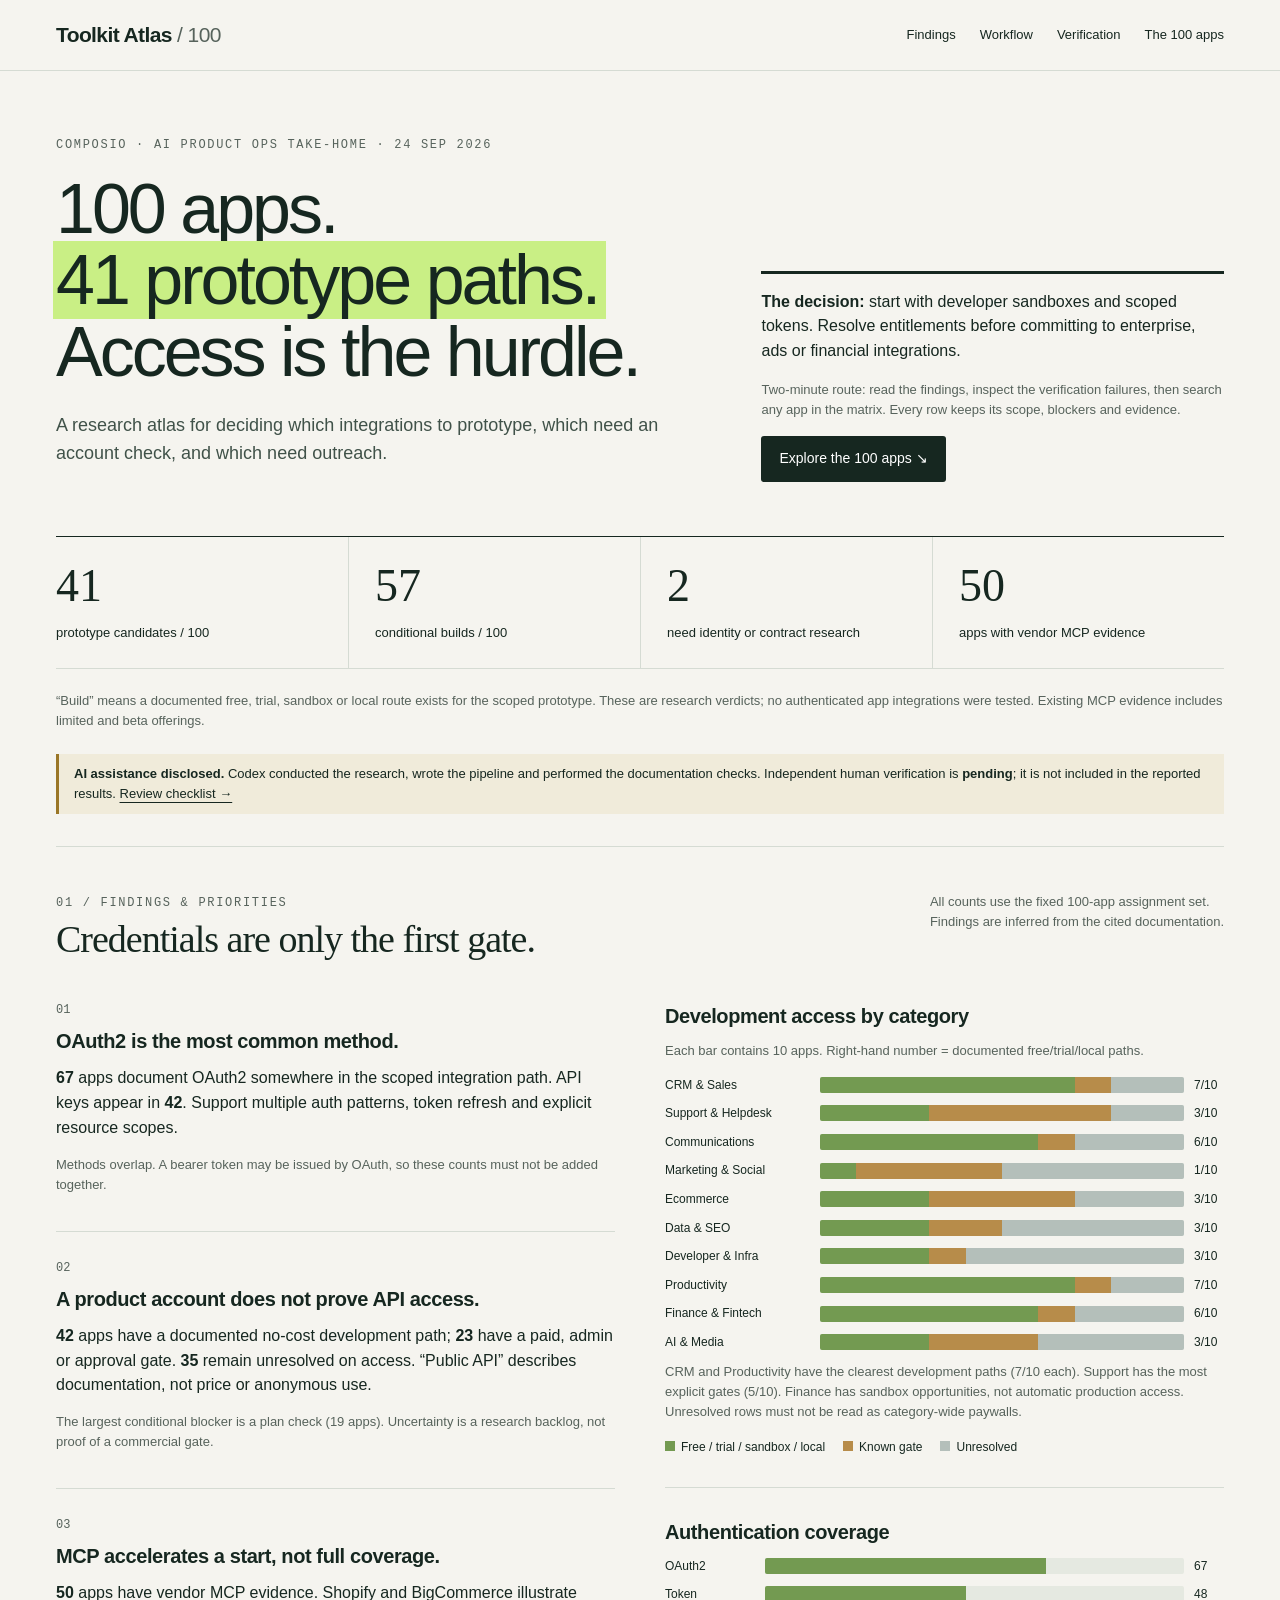
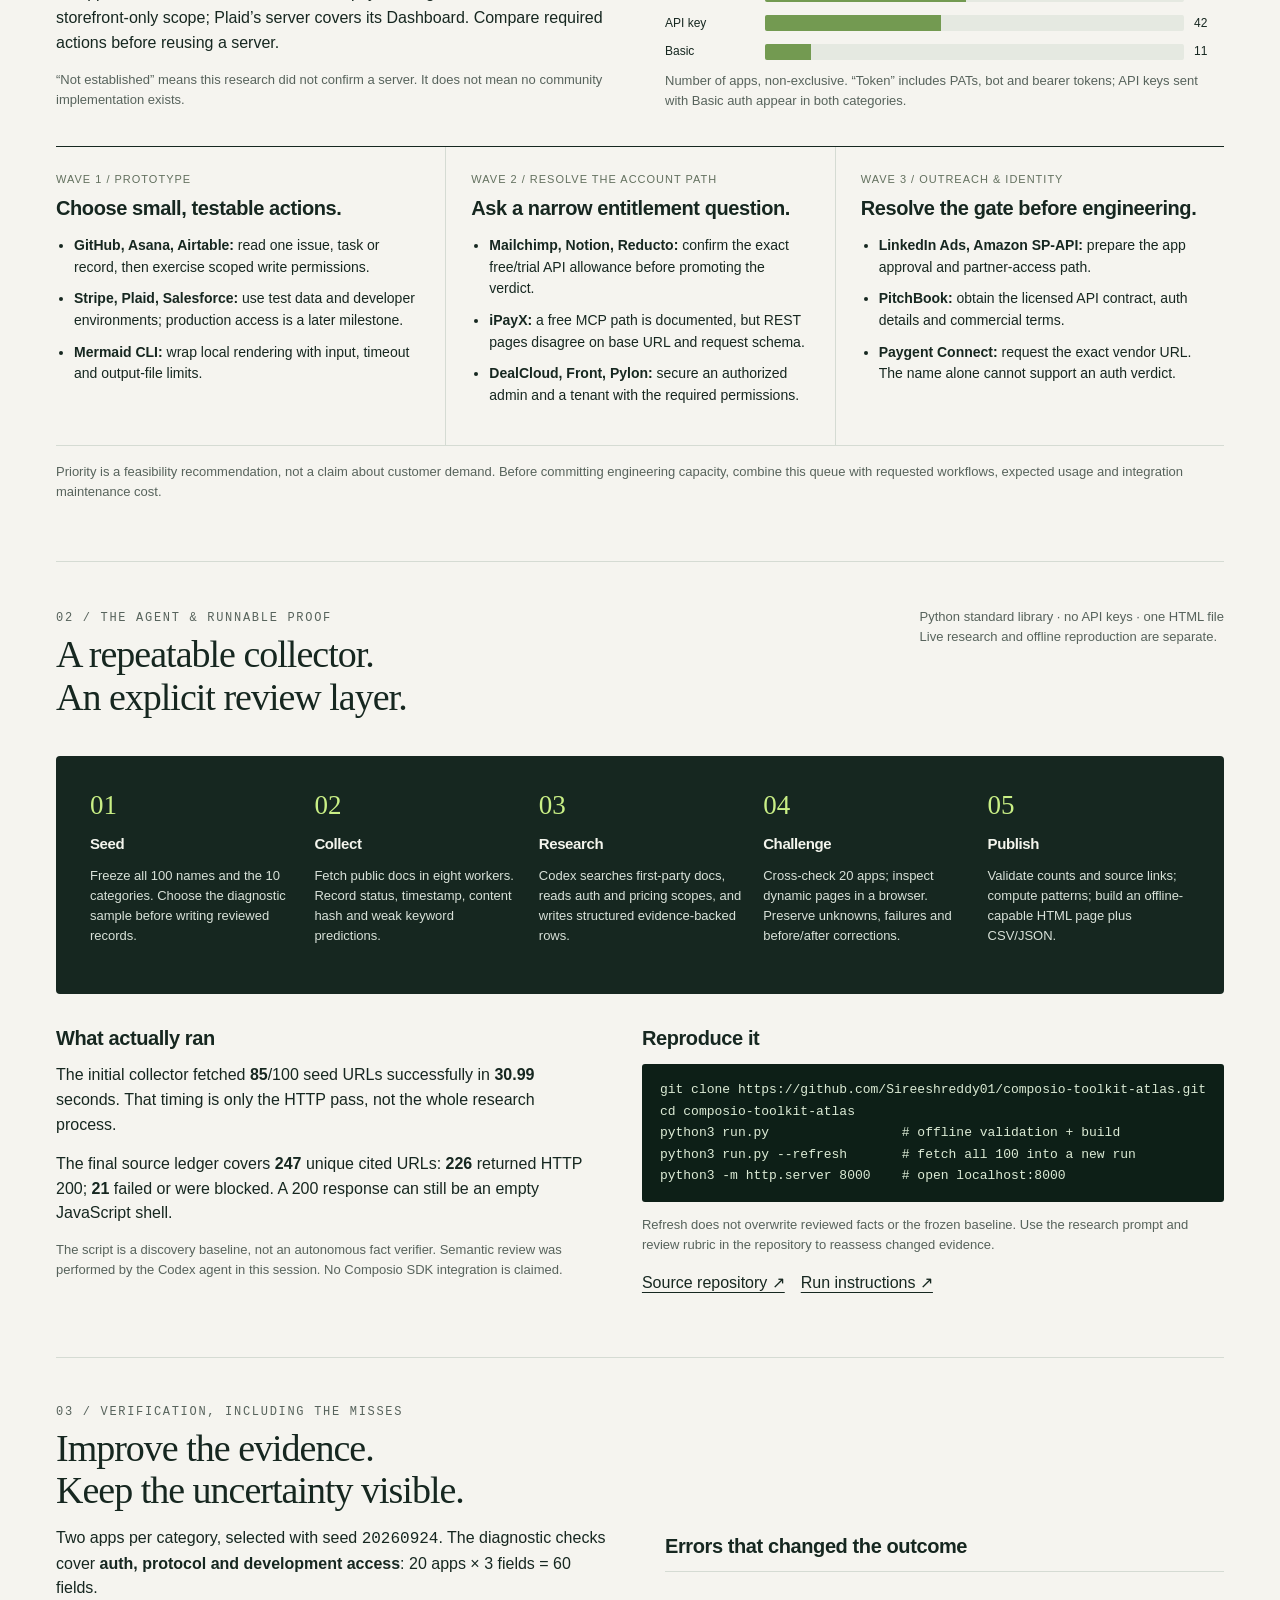
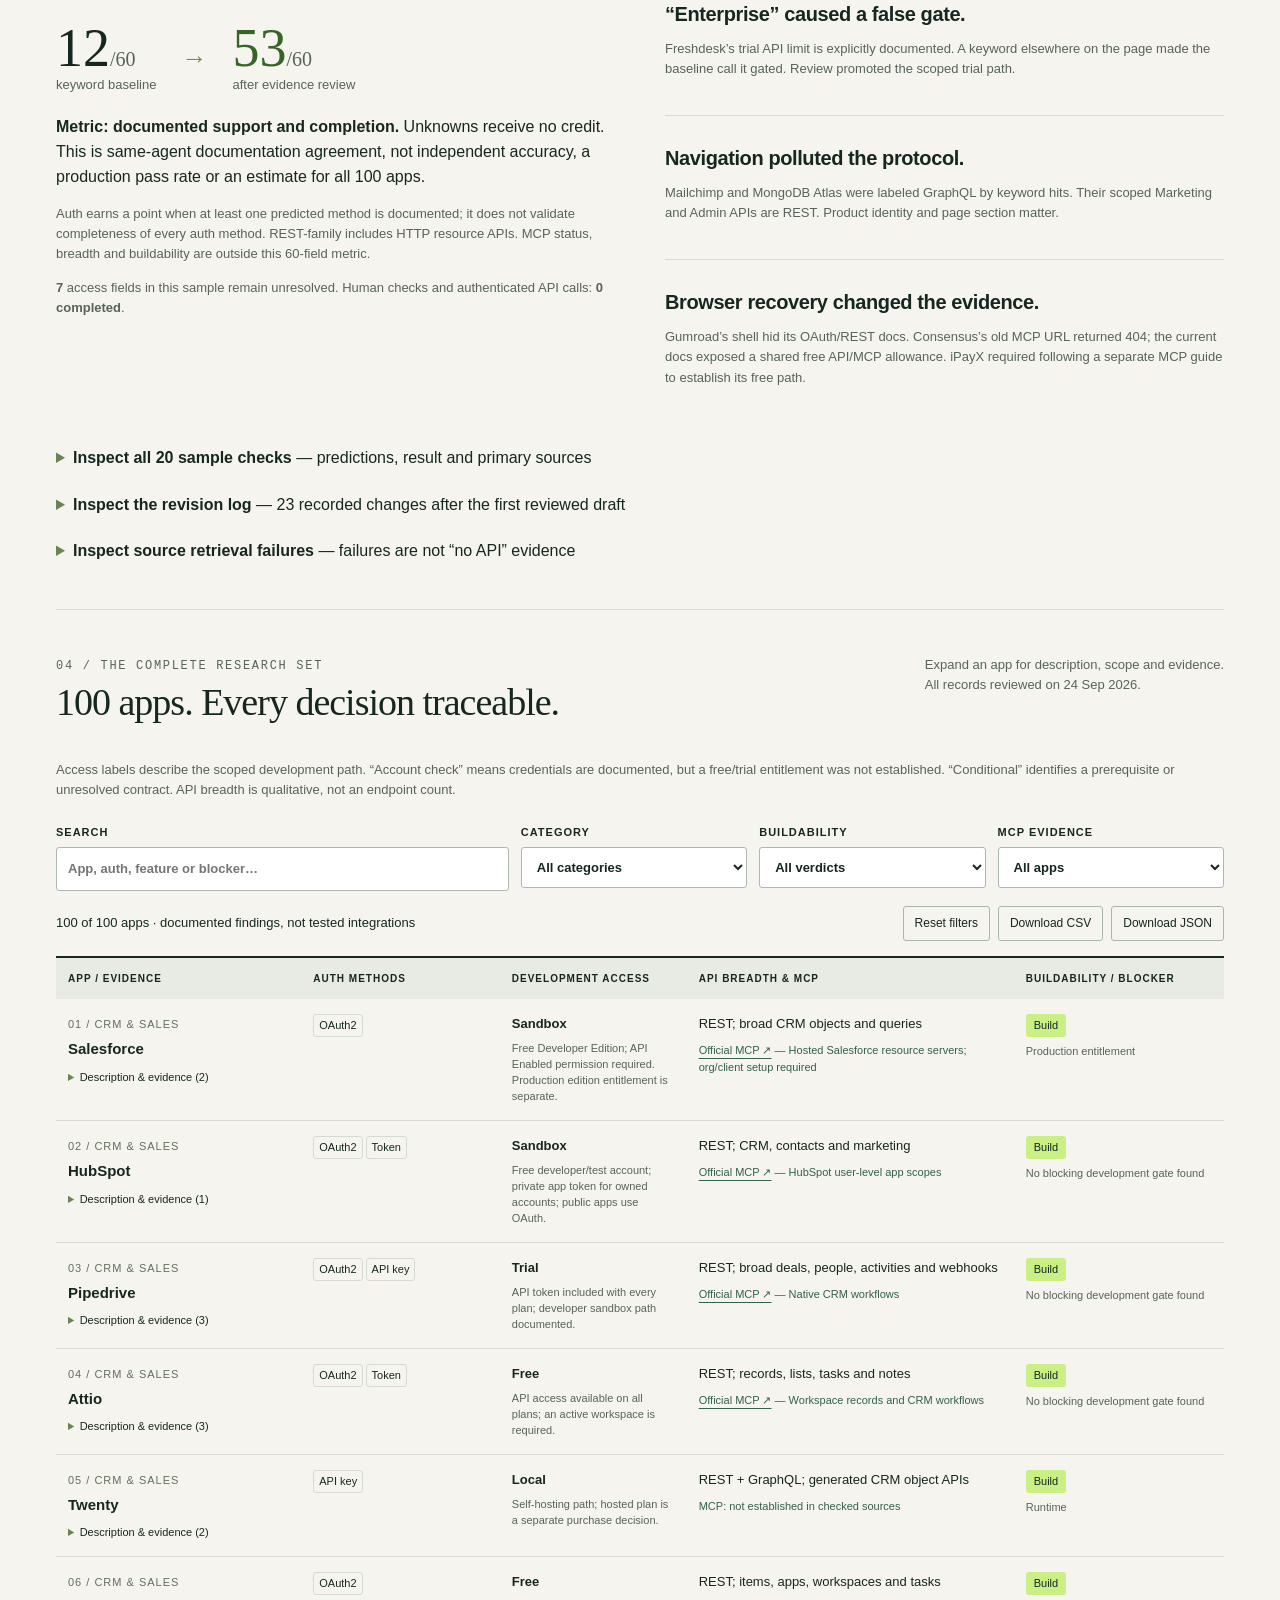
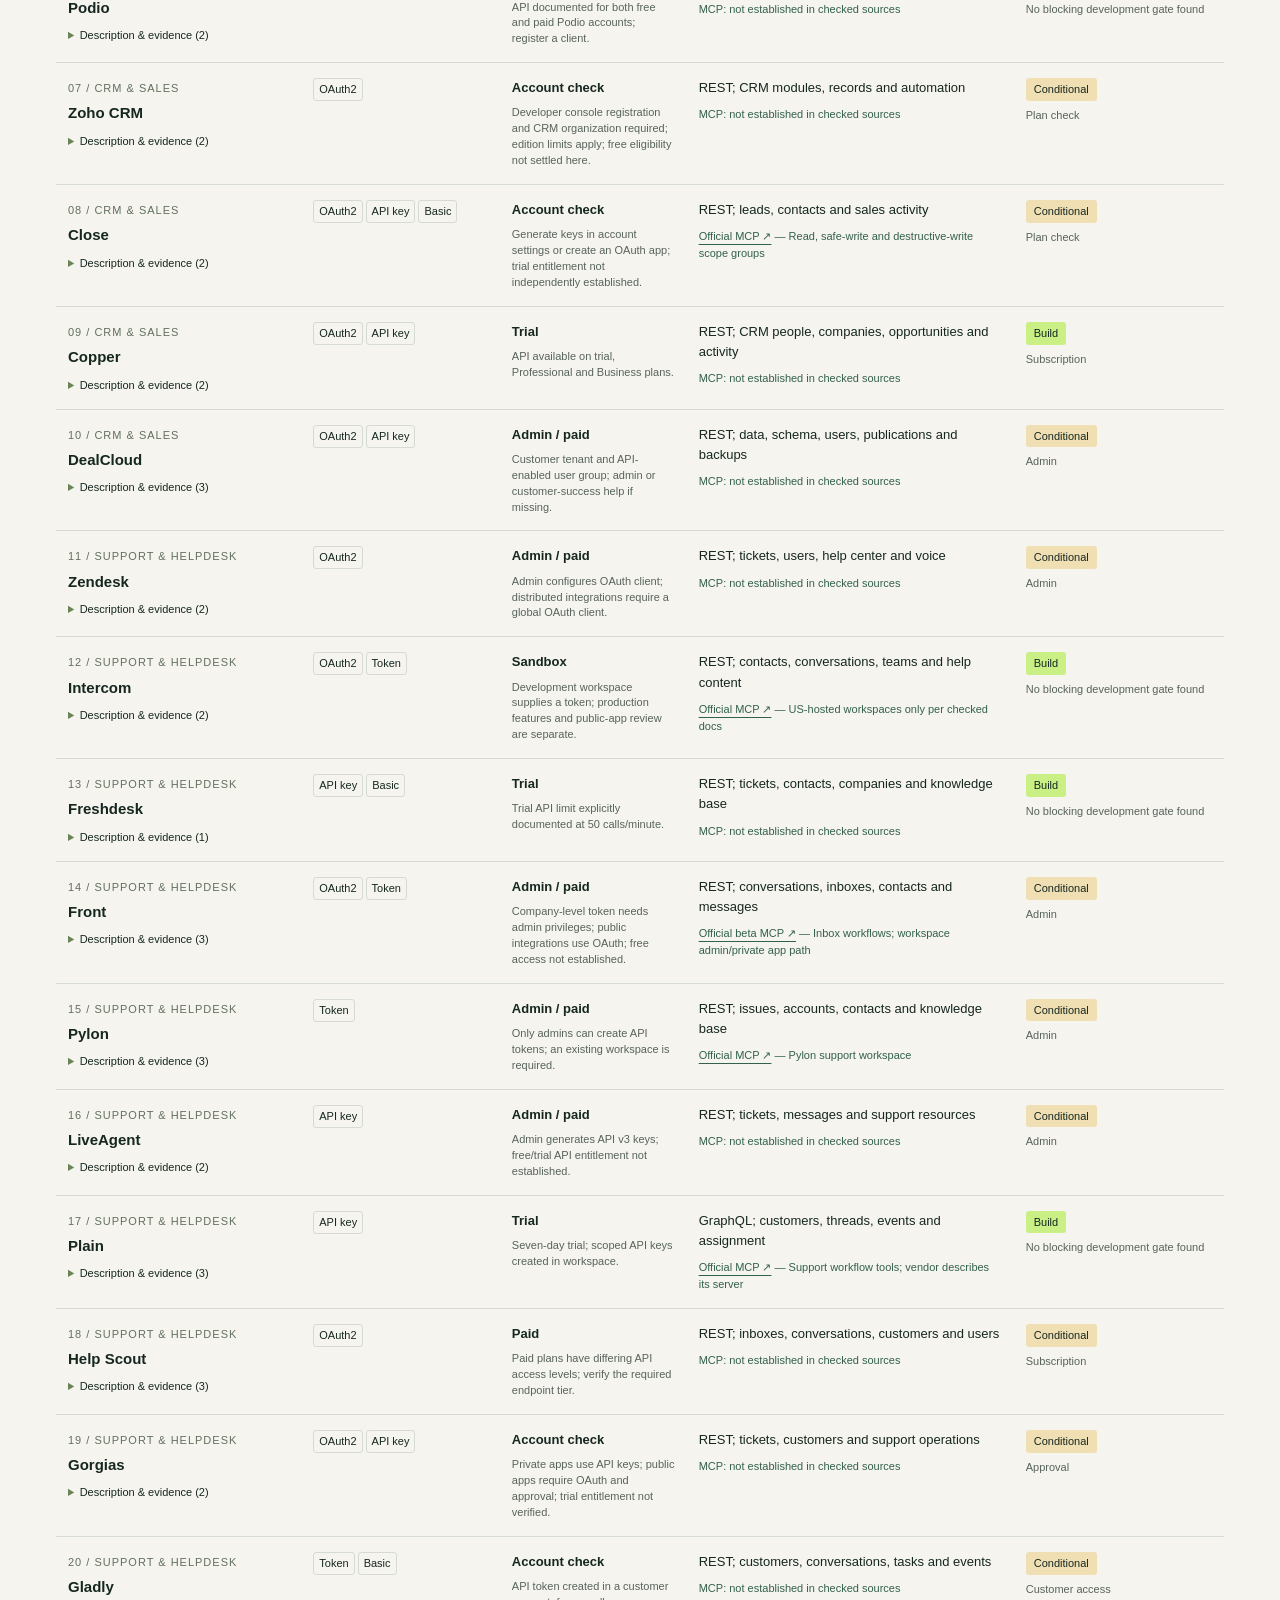
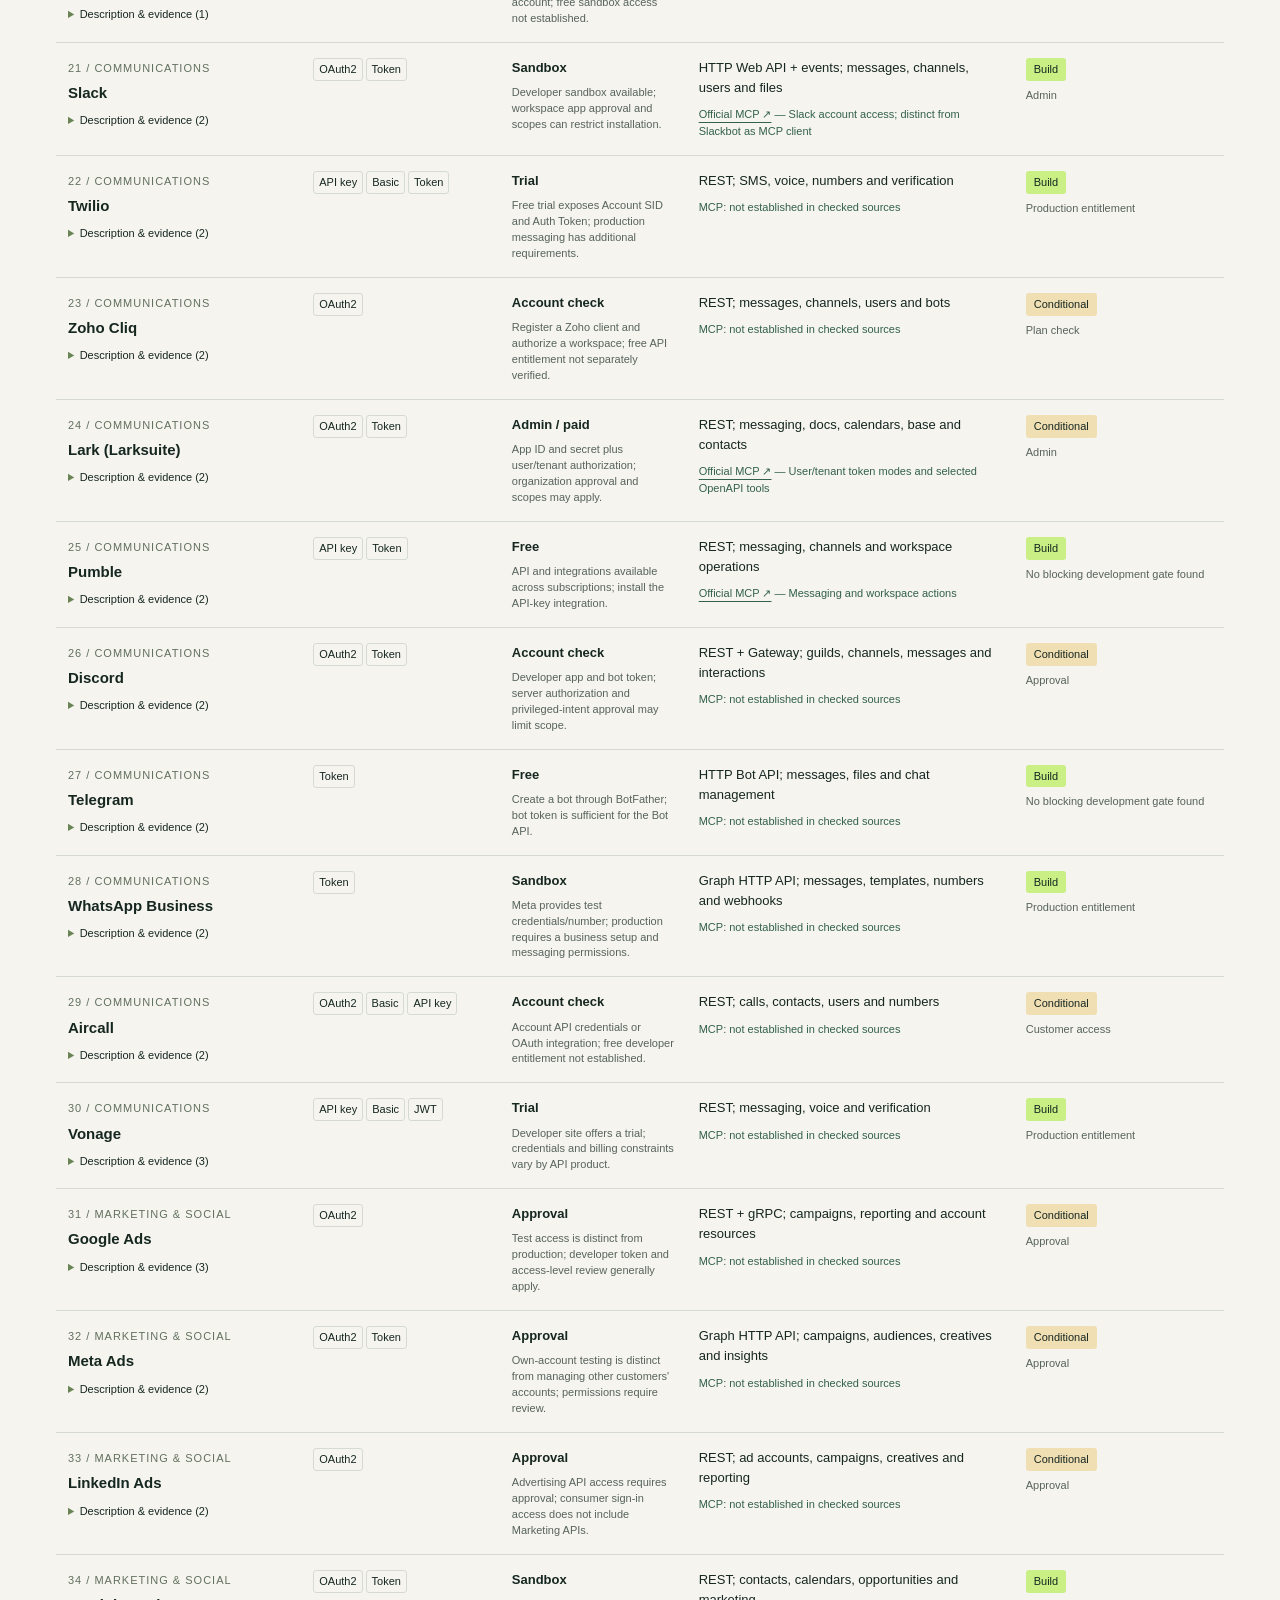
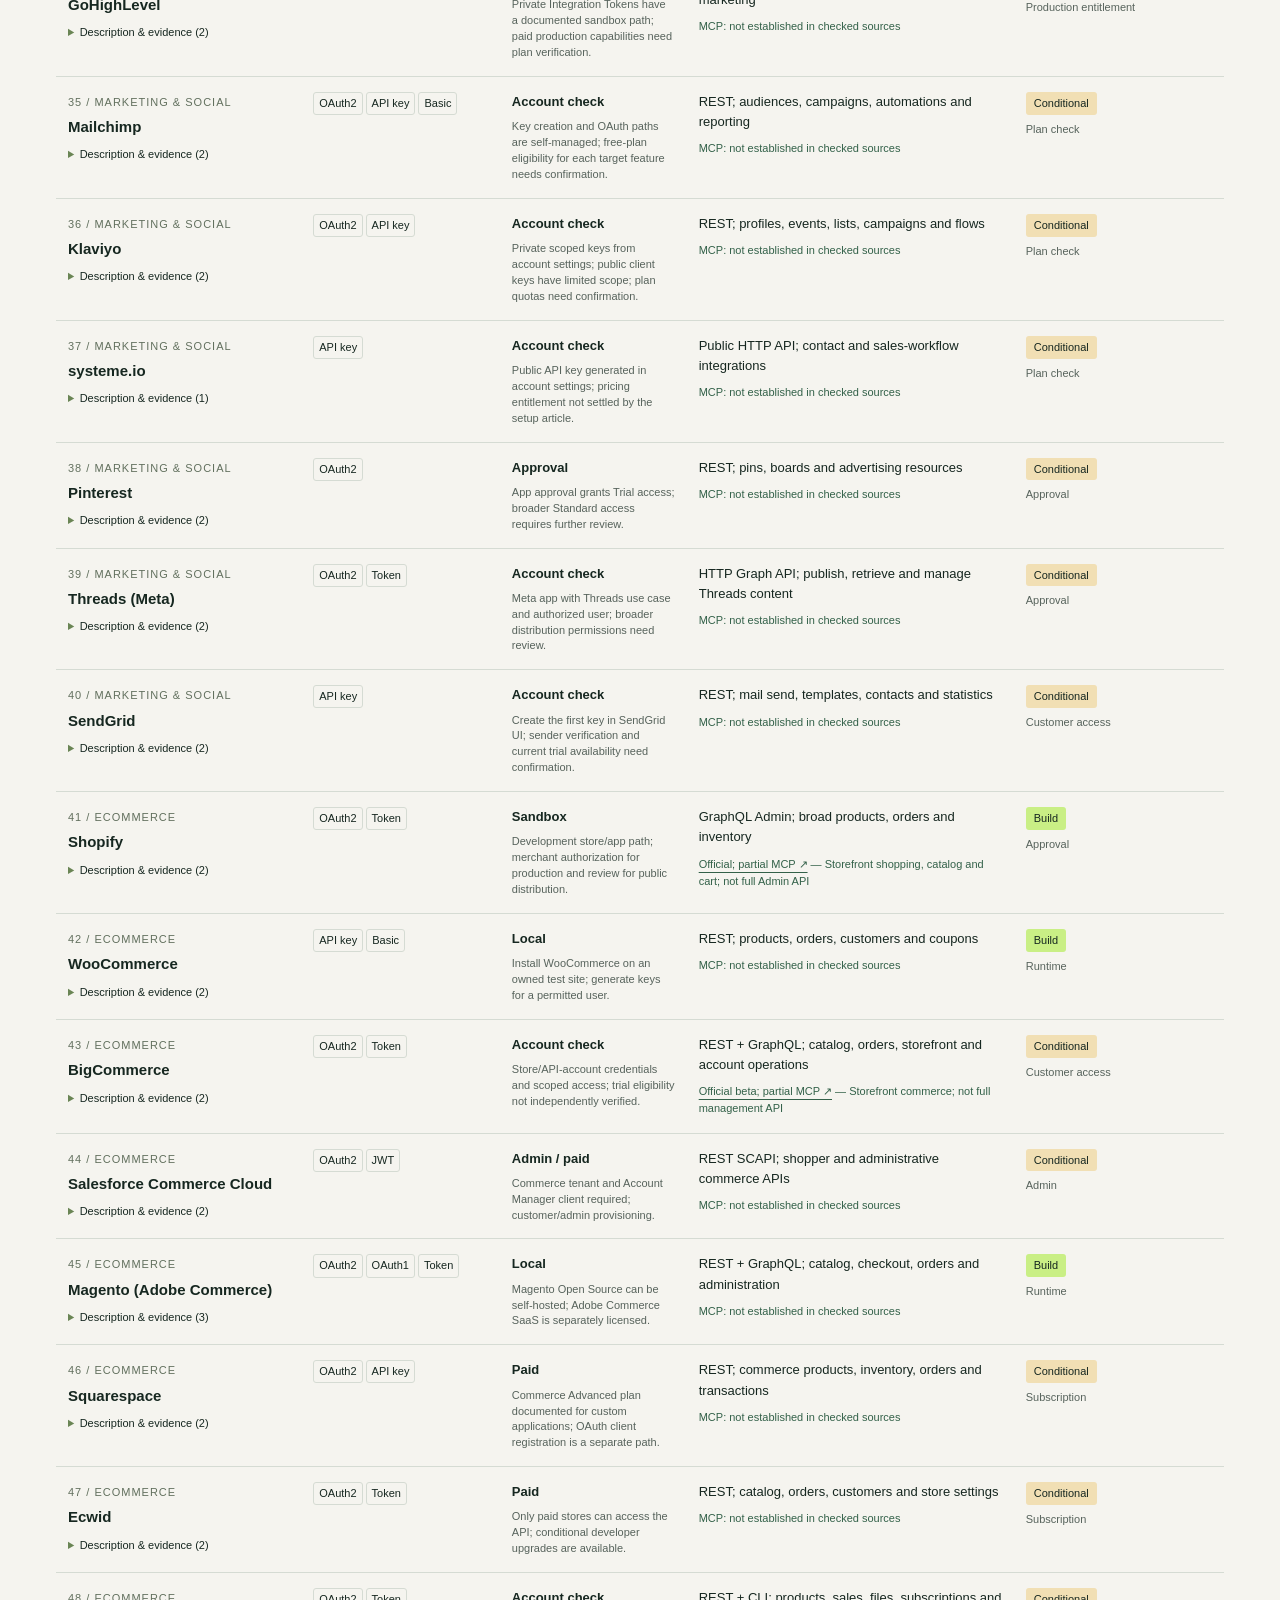
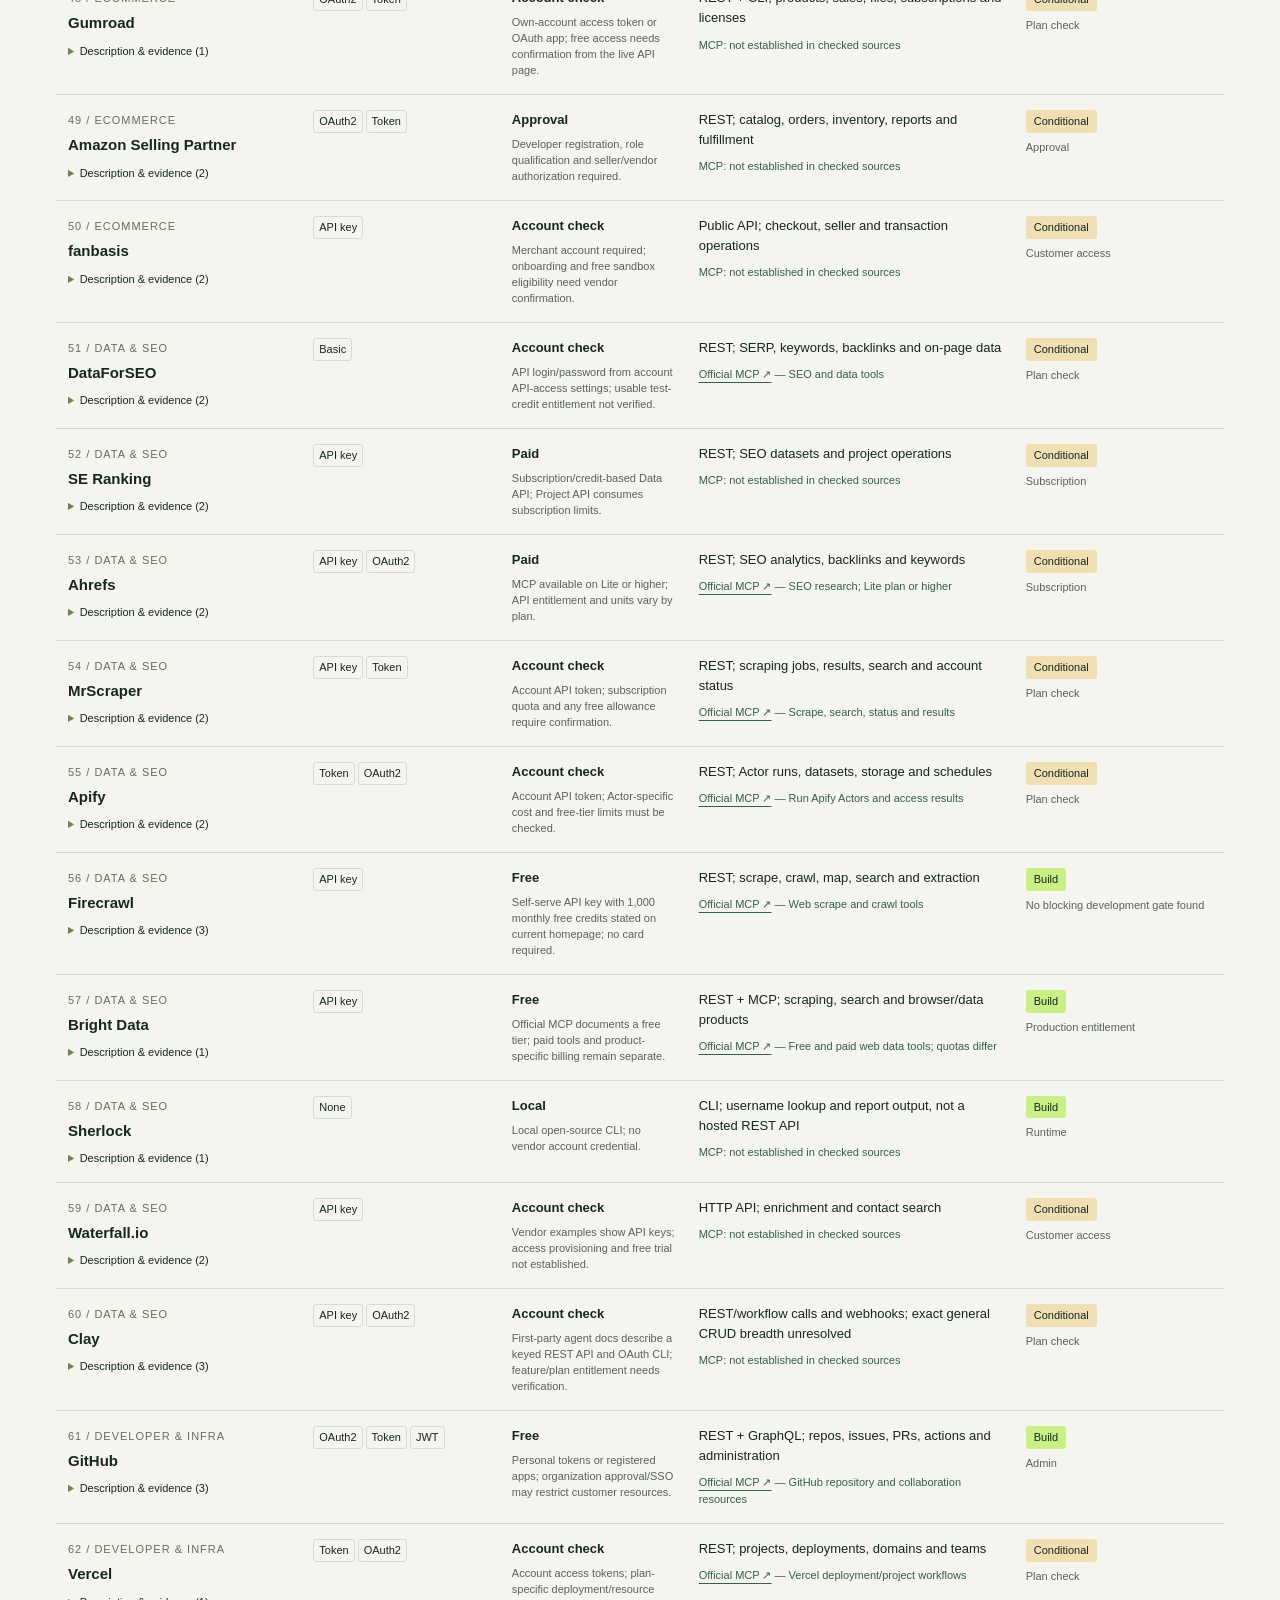
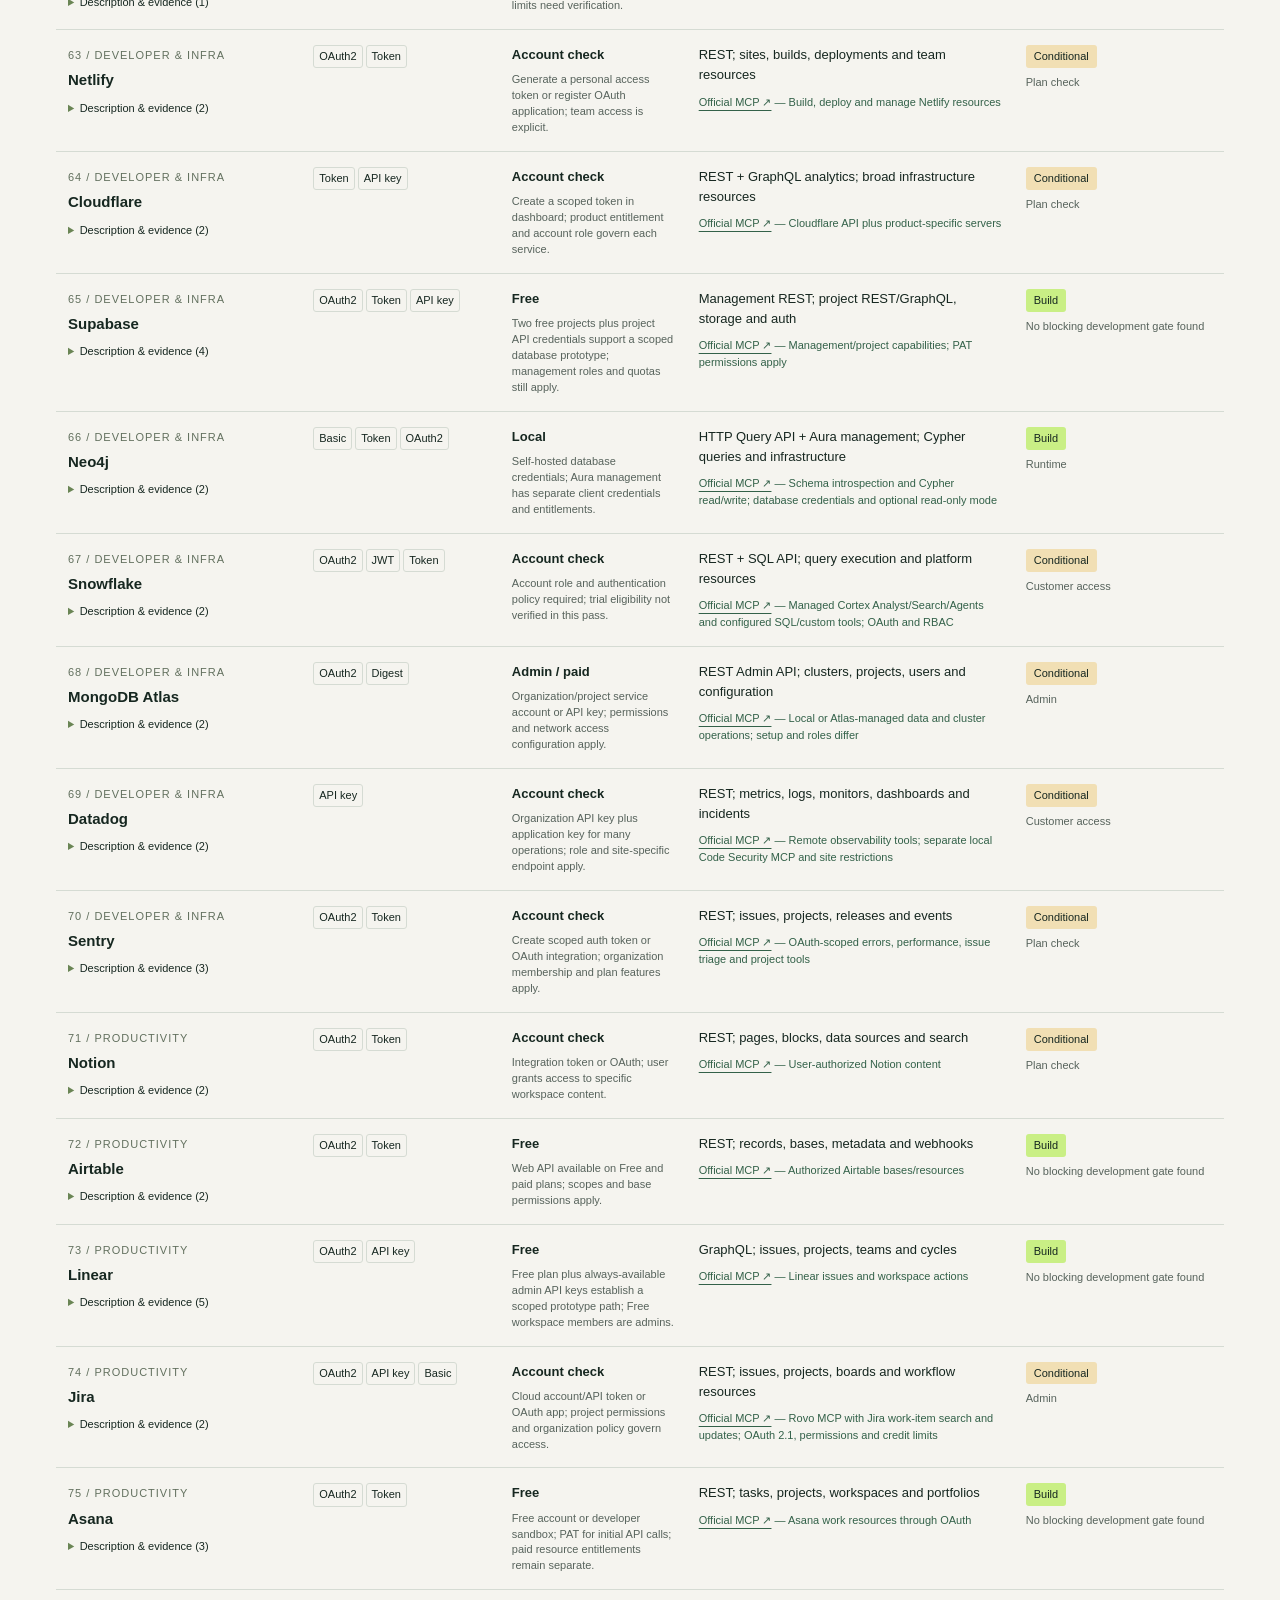
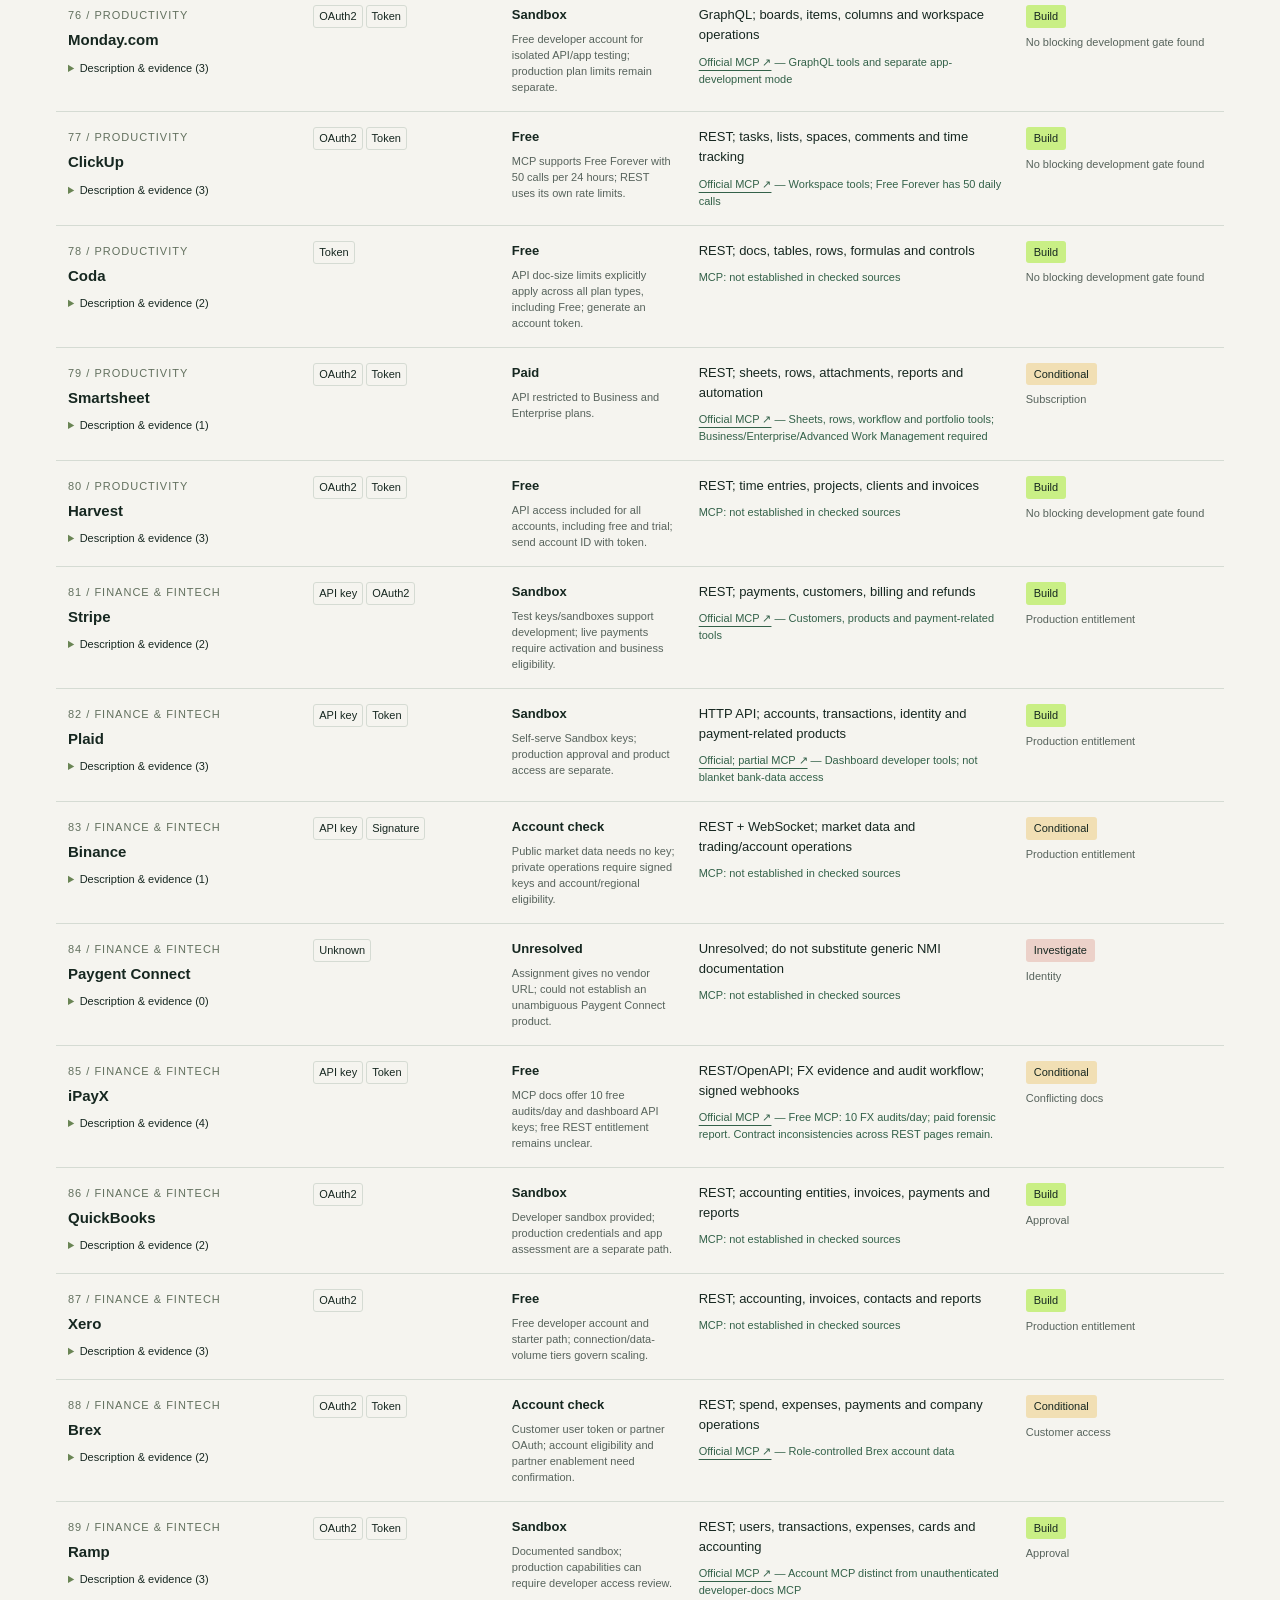
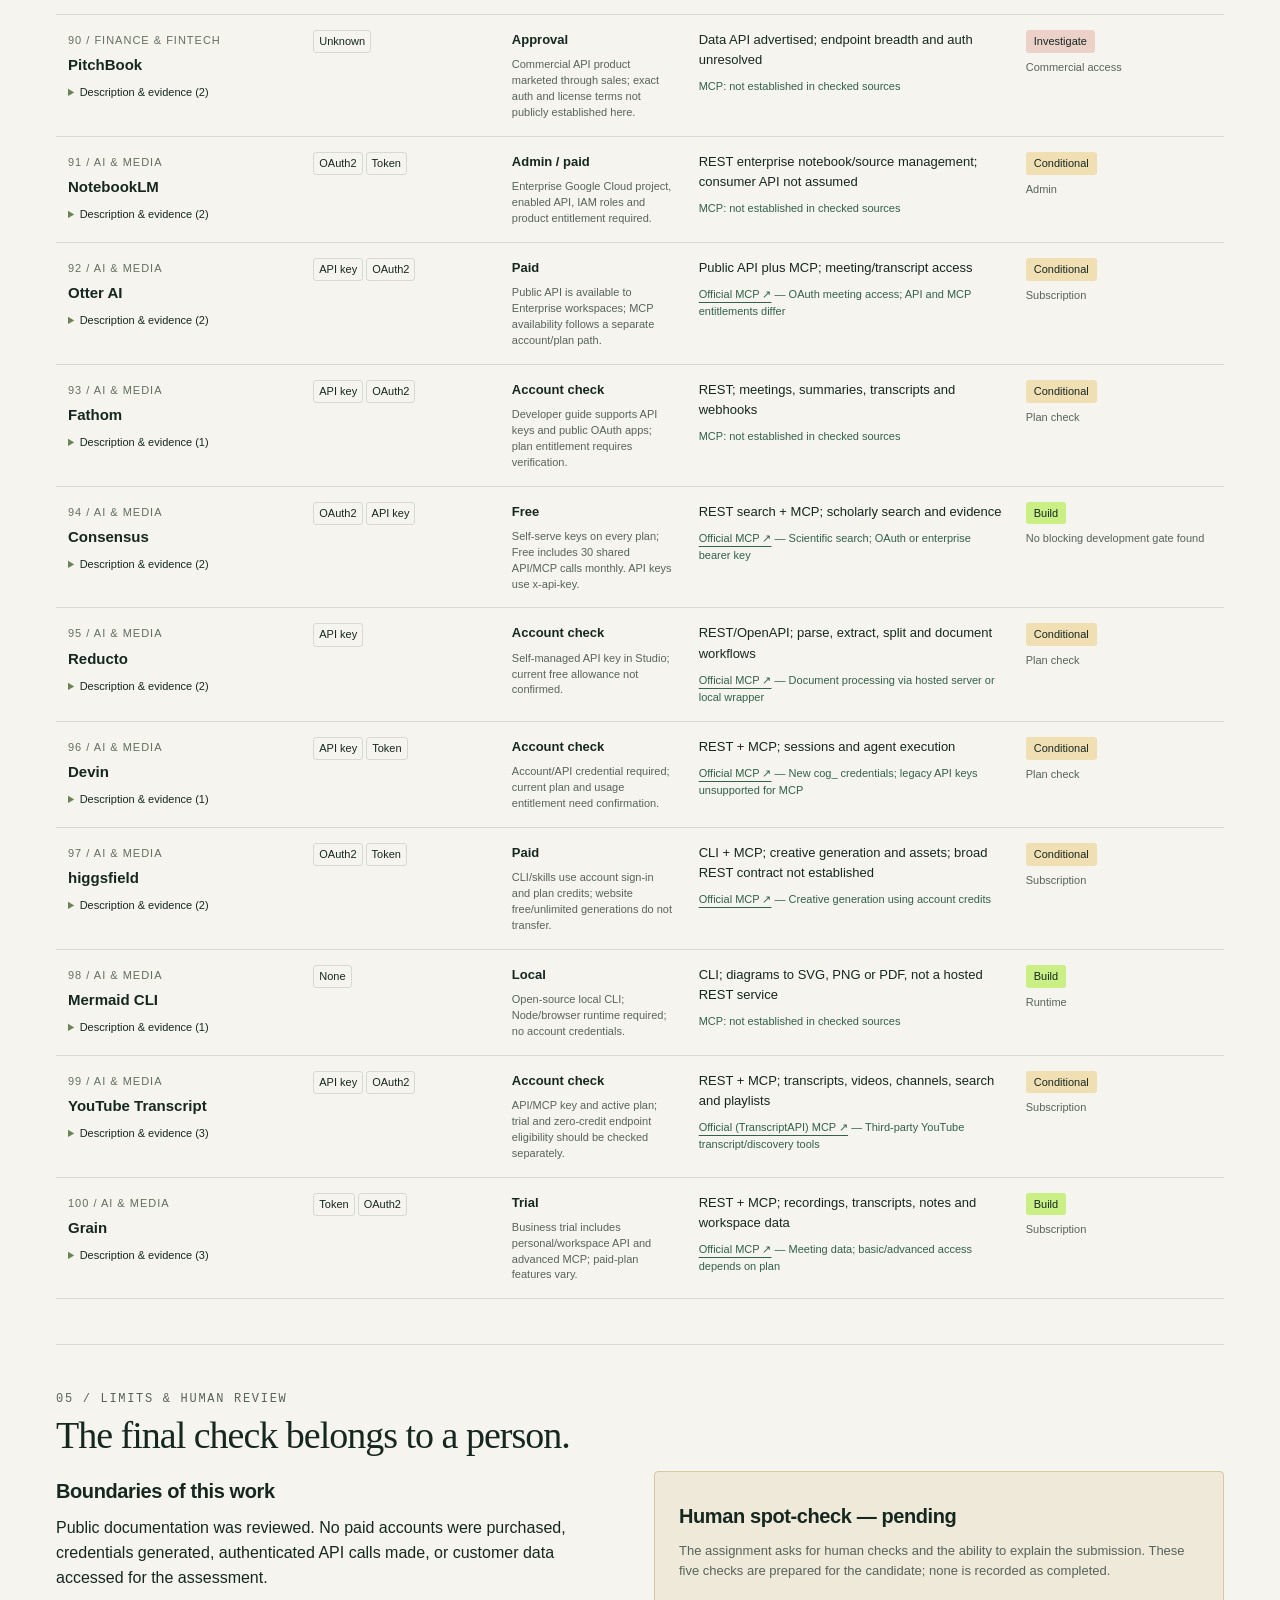
==== index.html @ 921df165 "Build evidence-backed 100-app toolkit research case study" ====
<!doctype html>
<html lang="en">
<head><meta charset="utf-8"><meta name="viewport" content="width=device-width,initial-scale=1"><meta name="description" content="A reproducible research atlas of 100 apps: authentication, access gates, API breadth, MCP coverage and honest verification."><link rel="icon" href="data:image/svg+xml,%3Csvg xmlns=%27http://www.w3.org/2000/svg%27 viewBox=%270 0 32 32%27%3E%3Crect width=%2732%27 height=%2732%27 rx=%276%27 fill=%27%23162720%27/%3E%3Cpath d=%27M7 9h18v4h-7v13h-4V13H7z%27 fill=%27%23c9ef85%27/%3E%3C/svg%3E"><title>Toolkit Atlas — 100 apps, one build queue</title>
<style>
:root{--paper:#f5f4ef;--ink:#162720;--muted:#57635c;--line:#d5dbd3;--green:#c9ef85;--deep:#193c2c;--amber:#f1cd86;--gray:#cbd2d0;--red:#9e462e}*{box-sizing:border-box}html{scroll-behavior:smooth;scroll-padding-top:85px}body{margin:0;background:var(--paper);color:var(--ink);font:16px/1.55 Arial,Helvetica,sans-serif}a{color:inherit;text-underline-offset:4px}a:hover{color:#387b3e}button,input,select{font:inherit}button,select,summary{cursor:pointer}button:focus-visible,a:focus-visible,summary:focus-visible,input:focus-visible,select:focus-visible{outline:3px solid #408620;outline-offset:3px}.wrap{max-width:1240px;margin:auto;padding:0 36px}.top{position:sticky;top:0;z-index:5;background:rgba(245,244,239,.97);border-bottom:1px solid var(--line)}.top .wrap{display:flex;align-items:center;justify-content:space-between;min-height:70px;gap:24px}.brand{font-weight:800;letter-spacing:-.6px;font-size:21px;text-decoration:none}.brand span{font-weight:400;color:var(--muted)}nav{display:flex;gap:24px;font-size:13px}nav a{text-decoration:none}.eyebrow{font:12px/1.5 monospace;letter-spacing:1.7px;text-transform:uppercase;color:var(--muted)}.hero{padding:65px 0 42px;display:grid;grid-template-columns:1.4fr 1fr;gap:58px;align-items:end}h1{font-size:clamp(43px,5.5vw,70px);line-height:1.02;letter-spacing:-3px;font-weight:500;margin:20px 0 24px}h1 em{font-style:normal;background:var(--green);box-shadow:8px 0 var(--green),-3px 0 var(--green)}.intro{font-size:18px;max-width:660px;color:#405249}.side-note{border-top:3px solid var(--ink);padding-top:16px}.side-note p{margin:0 0 16px}.mono{font-family:monospace}.cta{display:inline-block;background:var(--ink);color:white;padding:12px 18px;text-decoration:none;border:0;border-radius:3px;font-size:14px}.cta:hover{color:var(--green)}.minor{font-size:13px;color:var(--muted)}.stats{display:grid;grid-template-columns:repeat(4,1fr);border-top:1px solid var(--ink);border-bottom:1px solid var(--line);margin:12px 0 22px}.stat{padding:24px 20px 24px 0}.stat+.stat{padding-left:26px;border-left:1px solid var(--line)}.stat strong{display:block;font:46px/1.1 Georgia,serif;margin-bottom:8px}.stat span{font-size:13px}.disclosure{font-size:13px;border-left:3px solid #9a7627;padding:10px 15px;background:#f0ebda;margin:22px 0 32px}section{padding:45px 0;border-top:1px solid var(--line)}.section-head{display:flex;justify-content:space-between;gap:30px;align-items:baseline;margin-bottom:22px}h2{font:38px/1.12 Georgia,serif;letter-spacing:-1px;margin:6px 0 14px}h3{font-size:20px;line-height:1.25;letter-spacing:-.4px;margin:8px 0 12px}p{margin:0 0 14px}.split{display:grid;grid-template-columns:1fr 1fr;gap:50px}.insight{border-top:1px solid var(--line);padding:22px 0}.insight:first-child{border-top:0;padding-top:0}.insight .number{font:12px monospace;color:var(--muted)}.bar-row{display:grid;grid-template-columns:145px 1fr 30px;gap:10px;align-items:center;margin:10px 0;font-size:12px}.track{height:16px;background:#e5e9e1;display:flex;border-radius:2px;overflow:hidden}.seg{height:100%;min-width:0}.sg{background:#739a51}.gt{background:#b78c4a}.un{background:#b4bfba}.legend{display:flex;gap:18px;flex-wrap:wrap;font-size:12px;margin:16px 0}.dot{display:inline-block;width:10px;height:10px;margin-right:6px}.auth-bars .bar-row{grid-template-columns:90px 1fr 30px}.auth-bars{margin-top:30px;padding-top:24px;border-top:1px solid var(--line)}.queue{display:grid;grid-template-columns:repeat(3,1fr);border-top:1px solid var(--ink);border-bottom:1px solid var(--line)}.queue article{padding:24px 25px 24px 0}.queue article+article{padding-left:25px;border-left:1px solid var(--line)}.queue ul{padding-left:18px;font-size:14px}.queue li{margin:10px 0}.tag{display:inline-block;padding:4px 8px;font-size:11px;border-radius:3px;background:#e2e7df;line-height:1.35}.tag.Build{background:var(--green)}.tag.Conditional{background:#f1dfb4}.tag.Investigate{background:#ecd1c9}.dark{background:var(--ink);color:#f4f5ed;padding:34px;margin:24px 0;border-radius:4px}.dark .minor,.dark .eyebrow{color:#bbc8bf}.steps{display:grid;grid-template-columns:repeat(5,1fr);gap:22px}.steps b{display:block;color:var(--green);font:27px Georgia,serif;margin-bottom:14px}.steps p{font-size:13px;color:#d8e1d8}.steps h3{font-size:15px}.code{overflow:auto;background:#0d1f17;color:#dcebd5;padding:15px 18px;font:13px/1.65 monospace;border-radius:3px}.progress-comparison{display:flex;gap:25px;align-items:center;margin:20px 0}.score{font:54px/1 Georgia,serif}.score small{font:20px Georgia,serif;color:var(--muted)}.comparison-arrow{font-size:26px;color:#779055}.success{color:#376526}.audit-list details,.change-list details{border-top:1px solid var(--line);padding:12px 0}.audit-list summary{display:flex;gap:20px;justify-content:space-between;font-size:14px}.audit-list summary .minor{white-space:nowrap}.audit-body{padding:12px 0;max-width:850px}.audit-body p{font-size:13px}.source-links{display:flex;flex-wrap:wrap;gap:8px;font-size:12px}.source-links a{max-width:100%;overflow-wrap:anywhere}.filters{display:grid;grid-template-columns:2fr repeat(3,1fr);gap:12px;margin:24px 0 12px}.filters label{display:block;font-size:11px;font-weight:bold;text-transform:uppercase;letter-spacing:1px}.filters input,.filters select{display:block;width:100%;margin-top:6px;padding:11px;border:1px solid #adb9ae;background:#fff;color:var(--ink);border-radius:3px;font-size:13px}.toolbar{display:flex;justify-content:space-between;gap:20px;align-items:center;margin:15px 0;font-size:13px}.tool-buttons{display:flex;gap:8px}.plain-button{background:transparent;border:1px solid #aab7ac;border-radius:3px;padding:7px 11px;color:var(--ink);font-size:12px}.table-shell{overflow:auto;border-top:2px solid var(--ink)}table{border-collapse:collapse;width:100%;min-width:820px;text-align:left;font-size:13px}th{font-size:10px;letter-spacing:1px;text-transform:uppercase;padding:13px 12px;background:#e7ebe3;white-space:nowrap}td{vertical-align:top;border-bottom:1px solid var(--line);padding:15px 12px}td:first-child{width:21%}td:nth-child(2){width:17%}td:nth-child(3){width:16%}td:nth-child(4){width:28%}td:nth-child(5){width:18%}.app-name{display:block;font-weight:700;font-size:15px;margin:3px 0 5px}.cell-note{display:block;font-size:11px;color:var(--muted);line-height:1.45;margin-top:7px}.app-details{font-size:12px;margin-top:8px}.app-details p{margin:10px 0}.auth-pill{display:inline-block;font-size:11px;margin:0 3px 4px 0;padding:2px 5px;border:1px solid var(--line);border-radius:3px}.mcp{display:block;font-size:11px;margin-top:8px;color:#336149}.empty{padding:30px;text-align:center}.human{background:#eee9d8;border:1px solid #d5c9a2;padding:24px;border-radius:4px}.human ol{padding-left:20px;font-size:14px}.human li{padding:7px 0}.footer{padding:30px 0 55px;color:var(--muted);font-size:12px}.footer a{margin-right:15px}.only-print{display:none}details>summary::marker{color:#6a8555}summary:hover{color:#427125}.table-shell details summary{font-size:11px}.badge-line{font-size:11px;text-transform:uppercase;letter-spacing:1px;color:#62705e}#appTable tr:target{background:#eff3de}.repro-links{display:flex;gap:16px;flex-wrap:wrap;margin:16px 0}.micro-grid{display:grid;grid-template-columns:1fr 1fr;gap:28px}.evidence-warning{color:#914328}noscript{display:block;padding:20px;background:#f1dfb4}.scroll-hint{display:none}
@media(max-width:850px){.wrap{padding:0 22px}.hero{grid-template-columns:1fr;gap:20px;padding-top:38px}h1{letter-spacing:-2px}.split{grid-template-columns:1fr;gap:24px}.steps{grid-template-columns:1fr 1fr}.queue{grid-template-columns:1fr}.queue article+article{padding-left:0;border-left:0;border-top:1px solid var(--line)}nav{gap:13px}.stats{grid-template-columns:1fr 1fr}.stat:nth-child(3){border-left:0;padding-left:0;border-top:1px solid var(--line)}.stat:nth-child(4){border-top:1px solid var(--line)}.filters{grid-template-columns:1fr 1fr}.section-head{display:block}.dark{padding:24px}.micro-grid{grid-template-columns:1fr}.scroll-hint{display:block}.top .wrap{gap:10px}.brand span{display:none}}
@media(max-width:480px){nav{font-size:11px;gap:10px}h2{font-size:31px}.steps{grid-template-columns:1fr}.filters{grid-template-columns:1fr}.toolbar{align-items:flex-start;flex-direction:column}.bar-row{grid-template-columns:120px 1fr 22px}.hero h1{font-size:47px}.audit-list summary{gap:10px}.stats .stat{padding:18px 12px}.stat strong{font-size:40px}}
@media print{.top,.filters,.tool-buttons,.cta{display:none}.wrap{max-width:none;padding:0 15px}body{font-size:11px;background:white}.hero{padding-top:10px}h1{font-size:42px}section{break-inside:avoid}.table-shell{overflow:visible}table{min-width:0;font-size:9px}td{padding:8px}.dark{background:#eee;color:#111}.dark .steps p{color:#222}.only-print{display:block}#matrix{break-inside:auto}.stat strong{font-size:30px}}
</style></head>
<body>
<header class="top"><div class="wrap"><a class="brand" href="#">Toolkit Atlas <span>/ 100</span></a><nav aria-label="Main navigation"><a href="#findings">Findings</a><a href="#workflow">Workflow</a><a href="#verification">Verification</a><a href="#matrix">The 100 apps</a></nav></div></header>
<main class="wrap">
<div class="hero"><div><div class="eyebrow">Composio · AI Product Ops take-home · 24 Sep 2026</div><h1>100 apps.<br><em><span id="buildHeadline">38</span> prototype paths.</em><br>Access is the hurdle.</h1><p class="intro">A research atlas for deciding which integrations to prototype, which need an account check, and which need outreach.</p></div><div class="side-note"><p><strong>The decision:</strong> start with developer sandboxes and scoped tokens. Resolve entitlements before committing to enterprise, ads or financial integrations.</p><p class="minor">Two-minute route: read the findings, inspect the verification failures, then search any app in the matrix. Every row keeps its scope, blockers and evidence.</p><a class="cta" href="#matrix">Explore the 100 apps ↘</a></div></div>
<div class="stats" aria-label="Research summary"><div class="stat"><strong id="statBuild"></strong><span>prototype candidates / 100</span></div><div class="stat"><strong id="statConditional"></strong><span>conditional builds / 100</span></div><div class="stat"><strong id="statInvestigate"></strong><span>need identity or contract research</span></div><div class="stat"><strong id="statMcp"></strong><span>apps with vendor MCP evidence</span></div></div>
<p class="minor">“Build” means a documented free, trial, sandbox or local route exists for the scoped prototype. These are research verdicts; no authenticated app integrations were tested. Existing MCP evidence includes limited and beta offerings.</p>
<div class="disclosure"><strong>AI assistance disclosed.</strong> Codex conducted the research, wrote the pipeline and performed the documentation checks. Independent human verification is <strong id="humanStatus">pending</strong>; it is not included in the reported results. <a href="#human-review">Review checklist →</a></div>
<section id="findings"><div class="section-head"><div><div class="eyebrow">01 / Findings & priorities</div><h2>Credentials are only the first gate.</h2></div><p class="minor">All counts use the fixed 100-app assignment set.<br>Findings are inferred from the cited documentation.</p></div>
<div class="split"><div><article class="insight"><span class="number">01</span><h3>OAuth2 is the most common method.</h3><p><strong id="oauthCount"></strong> apps document OAuth2 somewhere in the scoped integration path. API keys appear in <strong id="keyCount"></strong>. Support multiple auth patterns, token refresh and explicit resource scopes.</p><p class="minor">Methods overlap. A bearer token may be issued by OAuth, so these counts must not be added together.</p></article><article class="insight"><span class="number">02</span><h3>A product account does not prove API access.</h3><p><strong id="selfCount"></strong> apps have a documented no-cost development path; <strong id="gatedCount"></strong> have a paid, admin or approval gate. <strong id="unknownCount"></strong> remain unresolved on access. “Public API” describes documentation, not price or anonymous use.</p><p class="minor">The largest conditional blocker is a plan check (<span id="planCount"></span> apps). Uncertainty is a research backlog, not proof of a commercial gate.</p></article><article class="insight"><span class="number">03</span><h3>MCP accelerates a start, not full coverage.</h3><p><strong id="mcpCount"></strong> apps have vendor MCP evidence. Shopify and BigCommerce illustrate storefront-only scope; Plaid’s server covers its Dashboard. Compare required actions before reusing a server.</p><p class="minor">“Not established” means this research did not confirm a server. It does not mean no community implementation exists.</p></article></div><div><h3>Development access by category</h3><p class="minor">Each bar contains 10 apps. Right-hand number = documented free/trial/local paths.</p><div id="categoryBars"></div><p class="minor">CRM and Productivity have the clearest development paths (7/10 each). Support has the most explicit gates (5/10). Finance has sandbox opportunities, not automatic production access. Unresolved rows must not be read as category-wide paywalls.</p><div class="legend"><span><i class="dot sg"></i>Free / trial / sandbox / local</span><span><i class="dot gt"></i>Known gate</span><span><i class="dot un"></i>Unresolved</span></div><div class="auth-bars"><h3>Authentication coverage</h3><div id="authBars"></div><p class="minor">Number of apps, non-exclusive. “Token” includes PATs, bot and bearer tokens; API keys sent with Basic auth appear in both categories.</p></div></div></div>
<div class="queue"><article><div class="badge-line">Wave 1 / Prototype</div><h3>Choose small, testable actions.</h3><ul><li><strong>GitHub, Asana, Airtable:</strong> read one issue, task or record, then exercise scoped write permissions.</li><li><strong>Stripe, Plaid, Salesforce:</strong> use test data and developer environments; production access is a later milestone.</li><li><strong>Mermaid CLI:</strong> wrap local rendering with input, timeout and output-file limits.</li></ul></article><article><div class="badge-line">Wave 2 / Resolve the account path</div><h3>Ask a narrow entitlement question.</h3><ul><li><strong>Mailchimp, Notion, Reducto:</strong> confirm the exact free/trial API allowance before promoting the verdict.</li><li><strong>iPayX:</strong> a free MCP path is documented, but REST pages disagree on base URL and request schema.</li><li><strong>DealCloud, Front, Pylon:</strong> secure an authorized admin and a tenant with the required permissions.</li></ul></article><article><div class="badge-line">Wave 3 / Outreach & identity</div><h3>Resolve the gate before engineering.</h3><ul><li><strong>LinkedIn Ads, Amazon SP-API:</strong> prepare the app approval and partner-access path.</li><li><strong>PitchBook:</strong> obtain the licensed API contract, auth details and commercial terms.</li><li><strong>Paygent Connect:</strong> request the exact vendor URL. The name alone cannot support an auth verdict.</li></ul></article></div>
<p class="minor" style="margin-top:16px">Priority is a feasibility recommendation, not a claim about customer demand. Before committing engineering capacity, combine this queue with requested workflows, expected usage and integration maintenance cost.</p></section>
<section id="workflow"><div class="section-head"><div><div class="eyebrow">02 / The agent & runnable proof</div><h2>A repeatable collector.<br>An explicit review layer.</h2></div><p class="minor">Python standard library · no API keys · one HTML file<br>Live research and offline reproduction are separate.</p></div>
<div class="dark"><div class="steps"><article><b>01</b><h3>Seed</h3><p>Freeze all 100 names and the 10 categories. Choose the diagnostic sample before writing reviewed records.</p></article><article><b>02</b><h3>Collect</h3><p>Fetch public docs in eight workers. Record status, timestamp, content hash and weak keyword predictions.</p></article><article><b>03</b><h3>Research</h3><p>Codex searches first-party docs, reads auth and pricing scopes, and writes structured evidence-backed rows.</p></article><article><b>04</b><h3>Challenge</h3><p>Cross-check 20 apps; inspect dynamic pages in a browser. Preserve unknowns, failures and before/after corrections.</p></article><article><b>05</b><h3>Publish</h3><p>Validate counts and source links; compute patterns; build an offline-capable HTML page plus CSV/JSON.</p></article></div></div>
<div class="split"><div><h3>What actually ran</h3><p>The initial collector fetched <strong id="initialFetch"></strong>/100 seed URLs successfully in <strong id="initialTime"></strong> seconds. That timing is only the HTTP pass, not the whole research process.</p><p>The final source ledger covers <strong id="sourceTotal"></strong> unique cited URLs: <strong id="sourceOk"></strong> returned HTTP 200; <strong id="sourceFail"></strong> failed or were blocked. A 200 response can still be an empty JavaScript shell.</p><p class="minor">The script is a discovery baseline, not an autonomous fact verifier. Semantic review was performed by the Codex agent in this session. No Composio SDK integration is claimed.</p></div><div><h3>Reproduce it</h3><pre class="code">git clone https://github.com/Sireeshreddy01/composio-toolkit-atlas.git
cd composio-toolkit-atlas
python3 run.py                 # offline validation + build
python3 run.py --refresh       # fetch all 100 into a new run
python3 -m http.server 8000    # open localhost:8000</pre><p class="minor">Refresh does not overwrite reviewed facts or the frozen baseline. Use the research prompt and review rubric in the repository to reassess changed evidence.</p><div class="repro-links"><a href="https://github.com/Sireeshreddy01/composio-toolkit-atlas" target="_blank" rel="noopener">Source repository ↗</a><a href="https://github.com/Sireeshreddy01/composio-toolkit-atlas/blob/main/README.md" target="_blank" rel="noopener">Run instructions ↗</a></div></div></div></section>
<section id="verification"><div class="eyebrow">03 / Verification, including the misses</div><h2>Improve the evidence.<br>Keep the uncertainty visible.</h2>
<div class="split"><div><p>Two apps per category, selected with seed <span class="mono">20260924</span>. The diagnostic checks cover <strong>auth, protocol and development access</strong>: 20 apps × 3 fields = 60 fields.</p><div class="progress-comparison"><div><div class="score"><span id="beforeScore"></span><small>/60</small></div><div class="minor">keyword baseline</div></div><div class="comparison-arrow">→</div><div><div class="score success"><span id="afterScore"></span><small>/60</small></div><div class="minor">after evidence review</div></div></div><p><strong>Metric: documented support and completion.</strong> Unknowns receive no credit. This is same-agent documentation agreement, not independent accuracy, a production pass rate or an estimate for all 100 apps.</p><p class="minor">Auth earns a point when at least one predicted method is documented; it does not validate completeness of every auth method. REST-family includes HTTP resource APIs. MCP status, breadth and buildability are outside this 60-field metric.</p><p class="minor"><strong id="unresolvedFields"></strong> access fields in this sample remain unresolved. Human checks and authenticated API calls: <strong>0 completed</strong>.</p></div><div><h3>Errors that changed the outcome</h3><article class="insight"><h3>“Enterprise” caused a false gate.</h3><p class="minor">Freshdesk’s trial API limit is explicitly documented. A keyword elsewhere on the page made the baseline call it gated. Review promoted the scoped trial path.</p></article><article class="insight"><h3>Navigation polluted the protocol.</h3><p class="minor">Mailchimp and MongoDB Atlas were labeled GraphQL by keyword hits. Their scoped Marketing and Admin APIs are REST. Product identity and page section matter.</p></article><article class="insight"><h3>Browser recovery changed the evidence.</h3><p class="minor">Gumroad’s shell hid its OAuth/REST docs. Consensus’s old MCP URL returned 404; the current docs exposed a shared free API/MCP allowance. iPayX required following a separate MCP guide to establish its free path.</p></article></div></div>
<details style="margin:22px 0"><summary><strong>Inspect all 20 sample checks</strong> — predictions, result and primary sources</summary><div class="audit-list" id="auditList"></div></details>
<details style="margin:22px 0"><summary><strong>Inspect the revision log</strong> — <span id="revisionCount"></span> recorded changes after the first reviewed draft</summary><p class="minor" style="margin-top:12px">The frozen keyword baseline, first enriched draft and final review are separate files. This log records subsequent review edits; it does not pretend every initial research decision was an independent test.</p><div class="change-list" id="changeList"></div></details>
<details><summary><strong>Inspect source retrieval failures</strong> — failures are not “no API” evidence</summary><div id="sourceFailures" class="audit-list"></div></details>
</section>
<section id="matrix"><div class="section-head"><div><div class="eyebrow">04 / The complete research set</div><h2>100 apps. Every decision traceable.</h2></div><p class="minor">Expand an app for description, scope and evidence.<br>All records reviewed on 24 Sep 2026.</p></div><p class="minor">Access labels describe the scoped development path. “Account check” means credentials are documented, but a free/trial entitlement was not established. “Conditional” identifies a prerequisite or unresolved contract. API breadth is qualitative, not an endpoint count.</p>
<div class="filters"><label>Search<input id="search" type="search" placeholder="App, auth, feature or blocker…"></label><label>Category<select id="category"><option value="">All categories</option></select></label><label>Buildability<select id="verdict"><option value="">All verdicts</option><option>Build</option><option>Conditional</option><option>Investigate</option></select></label><label>MCP evidence<select id="mcpFilter"><option value="">All apps</option><option value="yes">Vendor evidence found</option><option value="no">Not established</option></select></label></div>
<div class="toolbar"><div id="resultCount" role="status" aria-live="polite"></div><div class="tool-buttons"><button class="plain-button" id="reset">Reset filters</button><button class="plain-button" id="csv">Download CSV</button><button class="plain-button" id="json">Download JSON</button></div></div><p class="minor scroll-hint">Scroll the matrix horizontally to inspect every column.</p><div class="table-shell"><table id="appTable"><thead><tr><th scope="col">App / evidence</th><th scope="col">Auth methods</th><th scope="col">Development access</th><th scope="col">API breadth & MCP</th><th scope="col">Buildability / blocker</th></tr></thead><tbody id="rows"></tbody></table><div id="empty" class="empty" hidden>No apps match these filters.</div></div><noscript>This case study needs JavaScript to render its embedded data. Download data/atlas.csv or data/atlas.json from the source repository to read all 100 records.</noscript></section>
<section id="human-review"><div class="eyebrow">05 / Limits & human review</div><h2>The final check belongs to a person.</h2><div class="micro-grid"><div><h3>Boundaries of this work</h3><p>Public documentation was reviewed. No paid accounts were purchased, credentials generated, authenticated API calls made, or customer data accessed for the assessment.</p><p>Vendor documentation can be incomplete or stale. MCP evidence is a lower bound from checked sources, not an exhaustive registry. An unknown plan entitlement stays unknown. Paygent Connect’s identity and PitchBook’s exact contract remain open.</p><p>Next validation: obtain authorized test access for the chosen prototype, execute one read and one reversible write, test pagination and rate limits, and document the response. Then have a person independently check the facts.</p></div><div class="human"><h3>Human spot-check — pending</h3><p class="minor">The assignment asks for human checks and the ability to explain the submission. These five checks are prepared for the candidate; none is recorded as completed.</p><ol><li><a href="https://developer.salesforce.com/docs/platform/api-rest/guide/quickstart-dev-org.html" target="_blank" rel="noopener">Salesforce</a>: explain why free development access does not prove production entitlement.</li><li><a href="https://developers.squarespace.com/commerce-apis/authentication-and-permissions" target="_blank" rel="noopener">Squarespace</a>: distinguish custom API-key apps from OAuth Extensions.</li><li><a href="https://www.ipayx.ai/docs/mcp-server" target="_blank" rel="noopener">iPayX</a>: check the free MCP allowance and why REST remains conditional.</li><li><a href="https://docs.consensus.app/api-plans-and-access" target="_blank" rel="noopener">Consensus</a>: check the shared API/MCP quota and current key flow.</li><li><a href="https://github.com/mermaid-js/mermaid-cli" target="_blank" rel="noopener">Mermaid CLI</a>: explain how a local command can become an agent tool without OAuth.</li></ol><p class="minor">Record reviewer, date, checked claims and corrections in <span class="mono">data/human-review.json</span> only after the checks happen.</p></div></div></section>
<footer class="footer"><p>Toolkit Atlas · prepared for Sireeshreddy01 with Codex · research snapshot 24 September 2026</p><a href="https://github.com/Sireeshreddy01/composio-toolkit-atlas" target="_blank" rel="noopener">Source & README</a><a href="https://composio.notion.site/AI-Product-Ops-Intern-The-take-home-assignment-391f261a6dfe80e9946bee899d3a3762" target="_blank" rel="noopener">Assignment brief</a><a href="#">Back to top ↑</a></footer>
</main>
<script id="atlas-data" type="application/json">{"as_of": "2026-09-24", "scope": "100 assignment apps; documentation review, not authenticated integration tests", "rows": [{"id": 1, "category": "CRM & Sales", "app": "Salesforce", "url": "https://developer.salesforce.com/docs/platform/api-rest/guide/quickstart-dev-org.html", "description": "Enterprise customer and sales records", "auth": ["OAuth2"], "access": "Sandbox", "access_detail": "Free Developer Edition; API Enabled permission required. Production edition entitlement is separate.", "surface": "REST; broad CRM objects and queries", "verdict": "Build", "blocker": "Production entitlement", "note": "Prototype in a developer org; confirm customer API entitlement before rollout.", "sources": ["https://developer.salesforce.com/docs/platform/api-rest/guide/quickstart-dev-org.html", "https://developer.salesforce.com/docs/platform/hosted-mcp-servers/guide/postman.html"], "access_group": "Self-serve", "mcp": {"kind": "Official", "scope": "Hosted Salesforce resource servers; org/client setup required", "url": "https://developer.salesforce.com/docs/platform/hosted-mcp-servers/guide/postman.html"}}, {"id": 2, "category": "CRM & Sales", "app": "HubSpot", "url": "https://developers.hubspot.com/blog/harnessing-the-power-of-hubspots-public-apis-with-postman", "description": "CRM, marketing and sales automation", "auth": ["OAuth2", "Token"], "access": "Sandbox", "access_detail": "Free developer/test account; private app token for owned accounts; public apps use OAuth.", "surface": "REST; CRM, contacts and marketing", "verdict": "Build", "blocker": "None", "note": "Legacy API-key guidance is stale; use private app tokens or OAuth.", "sources": ["https://developers.hubspot.com/blog/harnessing-the-power-of-hubspots-public-apis-with-postman"], "access_group": "Self-serve", "mcp": {"kind": "Official", "scope": "HubSpot user-level app scopes", "url": "https://developers.hubspot.com/ai-tools/mcp"}}, {"id": 3, "category": "CRM & Sales", "app": "Pipedrive", "url": "https://pipedrive.readme.io/docs/core-api-concepts-authentication", "description": "Sales pipelines and deal tracking", "auth": ["OAuth2", "API key"], "access": "Trial", "access_detail": "API token included with every plan; developer sandbox path documented.", "surface": "REST; broad deals, people, activities and webhooks", "verdict": "Build", "blocker": "None", "note": "Use OAuth for distributed apps; a personal token inherits the user's access.", "sources": ["https://www.pipedrive.com/en/features/crm-api", "https://developers.pipedrive.com/docs/api/v1", "https://pipedrive.readme.io/docs/core-api-concepts-authentication"], "access_group": "Self-serve", "mcp": {"kind": "Official", "scope": "Native CRM workflows", "url": "https://www.pipedrive.com/en/features/mcp-server"}}, {"id": 4, "category": "CRM & Sales", "app": "Attio", "url": "https://attio.com/platform/developers", "description": "Flexible relationship and pipeline CRM", "auth": ["OAuth2", "Token"], "access": "Free", "access_detail": "API access available on all plans; an active workspace is required.", "surface": "REST; records, lists, tasks and notes", "verdict": "Build", "blocker": "None", "note": "Official MCP offers a faster start; validate whether its tools cover the intended workflow.", "sources": ["https://attio.com/platform/developers", "https://attio.com/help/reference/workspace-settings-billing/attio-plans-and-features", "https://attio.com/apps/mcp"], "access_group": "Self-serve", "mcp": {"kind": "Official", "scope": "Workspace records and CRM workflows", "url": "https://attio.com/apps/mcp"}}, {"id": 5, "category": "CRM & Sales", "app": "Twenty", "url": "https://twenty.com", "description": "Open-source customizable CRM", "auth": ["API key"], "access": "Local", "access_detail": "Self-hosting path; hosted plan is a separate purchase decision.", "surface": "REST + GraphQL; generated CRM object APIs", "verdict": "Build", "blocker": "Runtime", "note": "Self-hosted credentials require an installed workspace; do not infer OAuth from website navigation.", "sources": ["https://github.com/twentyhq/twenty/issues/10283", "https://twentyhq-twenty.mintlify.app/"], "access_group": "Self-serve", "mcp": null}, {"id": 6, "category": "CRM & Sales", "app": "Podio", "url": "https://developers.podio.com/authentication", "description": "Configurable work and relationship apps", "auth": ["OAuth2"], "access": "Free", "access_detail": "API documented for both free and paid Podio accounts; register a client.", "surface": "REST; items, apps, workspaces and tasks", "verdict": "Build", "blocker": "None", "note": "Prefer authorization code or app auth; avoid collecting users' passwords.", "sources": ["https://developers.podio.com/authentication", "https://developers.podio.com/index/faq"], "access_group": "Self-serve", "mcp": null}, {"id": 7, "category": "CRM & Sales", "app": "Zoho CRM", "url": "https://www.zoho.com/crm/developer/docs/api/v8/auth-request.html", "description": "Customer and sales management", "auth": ["OAuth2"], "access": "Account check", "access_detail": "Developer console registration and CRM organization required; edition limits apply; free eligibility not settled here.", "surface": "REST; CRM modules, records and automation", "verdict": "Conditional", "blocker": "Plan check", "note": "Tokens are organization, environment and region specific; verify edition credits before launch.", "sources": ["https://www.zoho.com/crm/developer/docs/api/v8/auth-request.html", "https://www.zoho.com/crm/developer/docs/api/v8/api-limits.html"], "access_group": "Unknown", "mcp": null}, {"id": 8, "category": "CRM & Sales", "app": "Close", "url": "https://developer.close.com/integrations", "description": "Sales CRM with calling and outreach", "auth": ["OAuth2", "API key", "Basic"], "access": "Account check", "access_detail": "Generate keys in account settings or create an OAuth app; trial entitlement not independently established.", "surface": "REST; leads, contacts and sales activity", "verdict": "Conditional", "blocker": "Plan check", "note": "API key is the Basic username with an empty password; OAuth is preferred for public apps.", "sources": ["https://developer.close.com/integrations", "https://developer.close.com/api/overview/api-key-authentication"], "access_group": "Unknown", "mcp": {"kind": "Official", "scope": "Read, safe-write and destructive-write scope groups", "url": "https://developer.close.com/mcp"}}, {"id": 9, "category": "CRM & Sales", "app": "Copper", "url": "https://developer.copper.com/introduction/authentication.html", "description": "Relationship CRM for Google Workspace teams", "auth": ["OAuth2", "API key"], "access": "Trial", "access_detail": "API available on trial, Professional and Business plans.", "surface": "REST; CRM people, companies, opportunities and activity", "verdict": "Build", "blocker": "Subscription", "note": "Keys require both token and user email; partner OAuth is a separate path.", "sources": ["https://developer.copper.com/introduction/authentication.html", "https://support.copper.com/en/articles/8823462-api-docs-and-tips"], "access_group": "Self-serve", "mcp": null}, {"id": 10, "category": "CRM & Sales", "app": "DealCloud", "url": "https://api.docs.dealcloud.com/docs/apikeys", "description": "Deal and relationship management for financial firms", "auth": ["OAuth2", "API key"], "access": "Admin / paid", "access_detail": "Customer tenant and API-enabled user group; admin or customer-success help if missing.", "surface": "REST; data, schema, users, publications and backups", "verdict": "Conditional", "blocker": "Admin", "note": "API key is exchanged through client-credentials OAuth; it is not simply a static bearer key.", "sources": ["https://api.docs.dealcloud.com/docs/token", "https://api.docs.dealcloud.com/docs/apikeys", "https://api.docs.dealcloud.com/docs"], "access_group": "Gated", "mcp": null}, {"id": 11, "category": "Support & Helpdesk", "app": "Zendesk", "url": "https://developer.zendesk.com/api-reference/introduction/security-and-auth/", "description": "Customer service tickets and knowledge base", "auth": ["OAuth2"], "access": "Admin / paid", "access_detail": "Admin configures OAuth client; distributed integrations require a global OAuth client.", "surface": "REST; tickets, users, help center and voice", "verdict": "Conditional", "blocker": "Admin", "note": "API tokens are deprecated and unavailable for new accounts from July 28, 2026; migrate to OAuth.", "sources": ["https://developer.zendesk.com/api-reference/introduction/security-and-auth/", "https://developer.zendesk.com/documentation/authentication/oauth-migration/"], "access_group": "Gated", "mcp": null}, {"id": 12, "category": "Support & Helpdesk", "app": "Intercom", "url": "https://developers.intercom.com", "description": "Customer conversations and AI support", "auth": ["OAuth2", "Token"], "access": "Sandbox", "access_detail": "Development workspace supplies a token; production features and public-app review are separate.", "surface": "REST; contacts, conversations, teams and help content", "verdict": "Build", "blocker": "None", "note": "Public apps require OAuth; development workspaces have reduced functionality.", "sources": ["https://developers.intercom.com/docs/build-an-integration/getting-started", "https://developers.intercom.com/docs/build-an-integration/learn-more/authentication/setting-up-oauth"], "access_group": "Self-serve", "mcp": {"kind": "Official", "scope": "US-hosted workspaces only per checked docs", "url": "https://developers.intercom.com/docs/guides/mcp"}}, {"id": 13, "category": "Support & Helpdesk", "app": "Freshdesk", "url": "https://developers.freshdesk.com/api/", "description": "Ticket-based customer support", "auth": ["API key", "Basic"], "access": "Trial", "access_detail": "Trial API limit explicitly documented at 50 calls/minute.", "surface": "REST; tickets, contacts, companies and knowledge base", "verdict": "Build", "blocker": "None", "note": "API key is sent through HTTP Basic; apply plan-specific throttling.", "sources": ["https://developers.freshdesk.com/api/"], "access_group": "Self-serve", "mcp": null}, {"id": 14, "category": "Support & Helpdesk", "app": "Front", "url": "https://dev.frontapp.com", "description": "Shared inbox and customer operations", "auth": ["OAuth2", "Token"], "access": "Admin / paid", "access_detail": "Company-level token needs admin privileges; public integrations use OAuth; free access not established.", "surface": "REST; conversations, inboxes, contacts and messages", "verdict": "Conditional", "blocker": "Admin", "note": "New official MCP beta supersedes older third-party claims that no native server exists.", "sources": ["https://dev.frontapp.com/docs/create-and-revoke-api-tokens", "https://dev.frontapp.com/docs/core-api-getting-started", "https://dev.frontapp.com/reference/introduction"], "access_group": "Gated", "mcp": {"kind": "Official beta", "scope": "Inbox workflows; workspace admin/private app path", "url": "https://help.front.com/en/articles/4883136"}}, {"id": 15, "category": "Support & Helpdesk", "app": "Pylon", "url": "https://usepylon.com", "description": "B2B support across chat and ticket channels", "auth": ["Token"], "access": "Admin / paid", "access_detail": "Only admins can create API tokens; an existing workspace is required.", "surface": "REST; issues, accounts, contacts and knowledge base", "verdict": "Conditional", "blocker": "Admin", "note": "Use a scoped operational workflow; quotas differ by endpoint.", "sources": ["https://docs.usepylon.com/pylon-docs/developer/api", "https://docs.usepylon.com/pylon-docs/developer/api/authentication", "https://docs.usepylon.com/pylon-docs/developer/api/api-reference"], "access_group": "Gated", "mcp": {"kind": "Official", "scope": "Pylon support workspace", "url": "https://support.usepylon.com/articles/2407390554-connecting-to-the-pylon-mcp-server"}}, {"id": 16, "category": "Support & Helpdesk", "app": "LiveAgent", "url": "https://liveagent.com", "description": "Helpdesk with tickets, chat and calls", "auth": ["API key"], "access": "Admin / paid", "access_detail": "Admin generates API v3 keys; free/trial API entitlement not established.", "surface": "REST; tickets, messages and support resources", "verdict": "Conditional", "blocker": "Admin", "note": "v1 and v3 keys are not interchangeable; explicitly target v3.", "sources": ["https://support.liveagent.com/802463-REST-API", "https://support.liveagent.com/741982-API-key"], "access_group": "Gated", "mcp": null}, {"id": 17, "category": "Support & Helpdesk", "app": "Plain", "url": "https://plain.com", "description": "API-first B2B customer support", "auth": ["API key"], "access": "Trial", "access_detail": "Seven-day trial; scoped API keys created in workspace.", "surface": "GraphQL; customers, threads, events and assignment", "verdict": "Build", "blocker": "None", "note": "GraphQL is the primary data API; a REST-only wrapper would misrepresent the interface.", "sources": ["https://www.plain.com/docs/graphql/introduction", "https://www.plain.com/docs/graphql/authentication", "https://help.plain.com/article/pricing"], "access_group": "Self-serve", "mcp": {"kind": "Official", "scope": "Support workflow tools; vendor describes its server", "url": "https://www.plain.com/blog/mcp-customer-support-2026"}}, {"id": 18, "category": "Support & Helpdesk", "app": "Help Scout", "url": "https://helpscout.com", "description": "Shared support inbox and help content", "auth": ["OAuth2"], "access": "Paid", "access_detail": "Paid plans have differing API access levels; verify the required endpoint tier.", "surface": "REST; inboxes, conversations, customers and users", "verdict": "Conditional", "blocker": "Subscription", "note": "Authorization-code and client-credentials flows serve different integration models.", "sources": ["https://developer.helpscout.com/mailbox-api/overview/authentication/", "https://developer.helpscout.com/mailbox-api/", "https://docs.helpscout.com/article/1140-mailbox-api"], "access_group": "Gated", "mcp": null}, {"id": 19, "category": "Support & Helpdesk", "app": "Gorgias", "url": "https://gorgias.com", "description": "Ecommerce-focused support operations", "auth": ["OAuth2", "API key"], "access": "Account check", "access_detail": "Private apps use API keys; public apps require OAuth and approval; trial entitlement not verified.", "surface": "REST; tickets, customers and support operations", "verdict": "Conditional", "blocker": "Approval", "note": "Do not ship a multi-customer app with collected private API keys.", "sources": ["https://developers.gorgias.com/reference/authentication", "https://developers.gorgias.com/docs/oauth2-authentication-for-creating-apps-with-gorgias"], "access_group": "Unknown", "mcp": null}, {"id": 20, "category": "Support & Helpdesk", "app": "Gladly", "url": "https://gladly.com", "description": "Customer-centered omnichannel support", "auth": ["Token", "Basic"], "access": "Account check", "access_detail": "API token created in a customer account; free sandbox access not established.", "surface": "REST; customers, conversations, tasks and events", "verdict": "Conditional", "blocker": "Customer access", "note": "Token-based Basic authentication; a commercial tenant remains a prerequisite.", "sources": ["https://developer.gladly.com/rest/"], "access_group": "Unknown", "mcp": null}, {"id": 21, "category": "Communications", "app": "Slack", "url": "https://slack.com", "description": "Team messaging and collaboration", "auth": ["OAuth2", "Token"], "access": "Sandbox", "access_detail": "Developer sandbox available; workspace app approval and scopes can restrict installation.", "surface": "HTTP Web API + events; messages, channels, users and files", "verdict": "Build", "blocker": "Admin", "note": "A token does not grant access to every conversation; scopes and membership still apply.", "sources": ["https://docs.slack.dev/authentication/installing-with-oauth/", "https://docs.slack.dev/reference/methods/admin.apps.approve/"], "access_group": "Self-serve", "mcp": {"kind": "Official", "scope": "Slack account access; distinct from Slackbot as MCP client", "url": "https://slack.com/help/articles/48855576908307-Guide-to-Model-Context-Protocol-in-Slack"}}, {"id": 22, "category": "Communications", "app": "Twilio", "url": "https://twilio.com", "description": "Programmable messaging and voice", "auth": ["API key", "Basic", "Token"], "access": "Trial", "access_detail": "Free trial exposes Account SID and Auth Token; production messaging has additional requirements.", "surface": "REST; SMS, voice, numbers and verification", "verdict": "Build", "blocker": "Production entitlement", "note": "Separate trial restrictions and usage charges from the ability to get credentials.", "sources": ["https://www.twilio.com/docs/usage/tutorials/how-to-use-your-free-trial-account", "https://www.twilio.com/docs/iam/api-keys"], "access_group": "Self-serve", "mcp": null}, {"id": 23, "category": "Communications", "app": "Zoho Cliq", "url": "https://zoho.com/cliq", "description": "Team chat, channels and bots", "auth": ["OAuth2"], "access": "Account check", "access_detail": "Register a Zoho client and authorize a workspace; free API entitlement not separately verified.", "surface": "REST; messages, channels, users and bots", "verdict": "Conditional", "blocker": "Plan check", "note": "Use the Zoho-oauthtoken header and correct regional account endpoints.", "sources": ["https://www.zoho.com/cliq/help/restapi/v3/introduction/", "https://www.zoho.com/cliq/help/restapi/v3/oauth/"], "access_group": "Unknown", "mcp": null}, {"id": 24, "category": "Communications", "app": "Lark (Larksuite)", "url": "https://open.larksuite.com", "description": "Integrated chat, docs and workplace suite", "auth": ["OAuth2", "Token"], "access": "Admin / paid", "access_detail": "App ID and secret plus user/tenant authorization; organization approval and scopes may apply.", "surface": "REST; messaging, docs, calendars, base and contacts", "verdict": "Conditional", "blocker": "Admin", "note": "Official MCP supports user and tenant token modes; validate the chosen app's permissions.", "sources": ["https://github.com/larksuite/lark-openapi-mcp/blob/main/docs/usage/configuration/configuration.md", "https://open.larksuite.com/"], "access_group": "Gated", "mcp": {"kind": "Official", "scope": "User/tenant token modes and selected OpenAPI tools", "url": "https://github.com/larksuite/lark-openapi-mcp/blob/main/docs/usage/configuration/configuration.md"}}, {"id": 25, "category": "Communications", "app": "Pumble", "url": "https://pumble.com", "description": "Team chat and collaboration", "auth": ["API key", "Token"], "access": "Free", "access_detail": "API and integrations available across subscriptions; install the API-key integration.", "surface": "REST; messaging, channels and workspace operations", "verdict": "Build", "blocker": "None", "note": "MCP configuration requires the documented token headers, not a guessed generic bearer flow.", "sources": ["https://pumble.com/help/integrations/automation-workflow-integrations/api-keys-integration/", "https://pumble.com/integrations/plaky"], "access_group": "Self-serve", "mcp": {"kind": "Official", "scope": "Messaging and workspace actions", "url": "https://pumble.com/help/integrations/automation-workflow-integrations/how-to-use-the-pumble-mcp-server/"}}, {"id": 26, "category": "Communications", "app": "Discord", "url": "https://discord.com", "description": "Community chat and bot platform", "auth": ["OAuth2", "Token"], "access": "Account check", "access_detail": "Developer app and bot token; server authorization and privileged-intent approval may limit scope.", "surface": "REST + Gateway; guilds, channels, messages and interactions", "verdict": "Conditional", "blocker": "Approval", "note": "Build around bot permissions; do not treat a user login session as a bot API credential.", "sources": ["https://docs.discord.com/developers/docs/interactions/slash-commands", "https://discord.com/developers/docs/topics/oauth2"], "access_group": "Unknown", "mcp": null}, {"id": 27, "category": "Communications", "app": "Telegram", "url": "https://core.telegram.org", "description": "Messaging and bots", "auth": ["Token"], "access": "Free", "access_detail": "Create a bot through BotFather; bot token is sufficient for the Bot API.", "surface": "HTTP Bot API; messages, files and chat management", "verdict": "Build", "blocker": "None", "note": "Bot capabilities differ from Telegram user-account APIs; label this as the Bot API toolkit.", "sources": ["https://core.telegram.org/bots/api", "https://core.telegram.org/bots/features"], "access_group": "Self-serve", "mcp": null}, {"id": 28, "category": "Communications", "app": "WhatsApp Business", "url": "https://developers.facebook.com/docs/whatsapp", "description": "Business messaging over WhatsApp", "auth": ["Token"], "access": "Sandbox", "access_detail": "Meta provides test credentials/number; production requires a business setup and messaging permissions.", "surface": "Graph HTTP API; messages, templates, numbers and webhooks", "verdict": "Build", "blocker": "Production entitlement", "note": "Use scoped system-user tokens for deployment; do not equate a temporary test token with production approval.", "sources": ["https://www.postman.com/meta/whatsapp-business-platform/documentation/wlk6lh4/whatsapp-cloud-api", "https://whatsapp.github.io/WhatsApp-Nodejs-SDK/"], "access_group": "Self-serve", "mcp": null}, {"id": 29, "category": "Communications", "app": "Aircall", "url": "https://aircall.io", "description": "Cloud phone and call-center operations", "auth": ["OAuth2", "Basic", "API key"], "access": "Account check", "access_detail": "Account API credentials or OAuth integration; free developer entitlement not established.", "surface": "REST; calls, contacts, users and numbers", "verdict": "Conditional", "blocker": "Customer access", "note": "Basic credentials and OAuth are both supported; production requires access to a customer account.", "sources": ["https://developer.aircall.io/docs/authentication", "https://developer.aircall.io/tutorials/"], "access_group": "Unknown", "mcp": null}, {"id": 30, "category": "Communications", "app": "Vonage", "url": "https://developer.vonage.com", "description": "Programmable communications and identity", "auth": ["API key", "Basic", "JWT"], "access": "Trial", "access_detail": "Developer site offers a trial; credentials and billing constraints vary by API product.", "surface": "REST; messaging, voice and verification", "verdict": "Build", "blocker": "Production entitlement", "note": "Some products require application JWTs, others key/secret Basic auth; avoid one auth adapter for all APIs.", "sources": ["https://developer.vonage.com/en/getting-started/concepts/authentication", "https://developer.vonage.com/en/messages/technical-details", "https://developer.vonage.com"], "access_group": "Self-serve", "mcp": null}, {"id": 31, "category": "Marketing & Social", "app": "Google Ads", "url": "https://developers.google.com/google-ads", "description": "Search advertising campaign management", "auth": ["OAuth2"], "access": "Approval", "access_detail": "Test access is distinct from production; developer token and access-level review generally apply.", "surface": "REST + gRPC; campaigns, reporting and account resources", "verdict": "Conditional", "blocker": "Approval", "note": "OAuth is necessary but insufficient; verify developer-token access level and current Cloud-managed pilot rules.", "sources": ["https://developers.google.com/google-ads/api/docs/oauth/overview", "https://developers.google.com/google-ads/api/docs/api-policy/access-levels", "https://developers.google.com/google-ads/api/docs/api-policy/developer-token"], "access_group": "Gated", "mcp": null}, {"id": 32, "category": "Marketing & Social", "app": "Meta Ads", "url": "https://developers.facebook.com/docs/marketing-apis", "description": "Advertising on Meta properties", "auth": ["OAuth2", "Token"], "access": "Approval", "access_detail": "Own-account testing is distinct from managing other customers' accounts; permissions require review.", "surface": "Graph HTTP API; campaigns, audiences, creatives and insights", "verdict": "Conditional", "blocker": "Approval", "note": "Meta Graph API is not GraphQL; recent access-tier naming changes warrant checking the exact product permission.", "sources": ["https://www.postman.com/meta/facebook-marketing-api/documentation/0zr4mes/facebook-marketing-api-mapi", "https://github.com/facebook/facebook-nodejs-business-sdk/blob/main/README.md"], "access_group": "Gated", "mcp": null}, {"id": 33, "category": "Marketing & Social", "app": "LinkedIn Ads", "url": "https://learn.microsoft.com/linkedin/marketing", "description": "Professional-audience advertising", "auth": ["OAuth2"], "access": "Approval", "access_detail": "Advertising API access requires approval; consumer sign-in access does not include Marketing APIs.", "surface": "REST; ad accounts, campaigns, creatives and reporting", "verdict": "Conditional", "blocker": "Approval", "note": "Start outreach and access application before promising a production toolkit.", "sources": ["https://learn.microsoft.com/en-us/linkedin/shared/authentication/getting-access", "https://learn.microsoft.com/en-us/linkedin/marketing/increasing-access?view=li-lms-2026-03"], "access_group": "Gated", "mcp": null}, {"id": 34, "category": "Marketing & Social", "app": "GoHighLevel", "url": "https://highlevel.stoplight.io", "description": "Agency CRM and marketing automation", "auth": ["OAuth2", "Token"], "access": "Sandbox", "access_detail": "Private Integration Tokens have a documented sandbox path; paid production capabilities need plan verification.", "surface": "REST; contacts, calendars, opportunities and marketing", "verdict": "Build", "blocker": "Production entitlement", "note": "Use OAuth for customer distribution; PITs suit controlled private integrations.", "sources": ["https://marketplace.gohighlevel.com/docs/Authorization/PrivateIntegrationsToken/", "https://marketplace.gohighlevel.com/docs/oauth/SandboxPIT/"], "access_group": "Self-serve", "mcp": null}, {"id": 35, "category": "Marketing & Social", "app": "Mailchimp", "url": "https://mailchimp.com/developer", "description": "Email marketing and audience management", "auth": ["OAuth2", "API key", "Basic"], "access": "Account check", "access_detail": "Key creation and OAuth paths are self-managed; free-plan eligibility for each target feature needs confirmation.", "surface": "REST; audiences, campaigns, automations and reporting", "verdict": "Conditional", "blocker": "Plan check", "note": "The marketing API is REST; unrelated GraphQL mentions on the landing page are not its protocol.", "sources": ["https://mailchimp.com/developer/marketing/guides/quick-start/", "https://mailchimp.com/developer/marketing/docs/fundamentals/"], "access_group": "Unknown", "mcp": null}, {"id": 36, "category": "Marketing & Social", "app": "Klaviyo", "url": "https://developers.klaviyo.com", "description": "Customer marketing and lifecycle messaging", "auth": ["OAuth2", "API key"], "access": "Account check", "access_detail": "Private scoped keys from account settings; public client keys have limited scope; plan quotas need confirmation.", "surface": "REST; profiles, events, lists, campaigns and flows", "verdict": "Conditional", "blocker": "Plan check", "note": "Do not confuse public tracking keys with privileged server-side API credentials.", "sources": ["https://developers.klaviyo.com/en/reference/api_overview", "https://developers.klaviyo.com/en/v2026-01-15/docs/authenticate_"], "access_group": "Unknown", "mcp": null}, {"id": 37, "category": "Marketing & Social", "app": "systeme.io", "url": "https://systeme.io", "description": "Funnels, email and digital-product sales", "auth": ["API key"], "access": "Account check", "access_detail": "Public API key generated in account settings; pricing entitlement not settled by the setup article.", "surface": "Public HTTP API; contact and sales-workflow integrations", "verdict": "Conditional", "blocker": "Plan check", "note": "Public API means documented interface, not unauthenticated access.", "sources": ["https://help.systeme.io/article/2323-how-to-use-systeme-io-public-api"], "access_group": "Unknown", "mcp": null}, {"id": 38, "category": "Marketing & Social", "app": "Pinterest", "url": "https://developers.pinterest.com", "description": "Visual discovery, publishing and ads", "auth": ["OAuth2"], "access": "Approval", "access_detail": "App approval grants Trial access; broader Standard access requires further review.", "surface": "REST; pins, boards and advertising resources", "verdict": "Conditional", "blocker": "Approval", "note": "A tier named Trial is still approval-gated; it is not necessarily instant self-serve access.", "sources": ["https://developers.pinterest.com/docs/key-concepts/access-tiers/", "https://developers.pinterest.com/docs/developer-tools/sandbox/"], "access_group": "Gated", "mcp": null}, {"id": 39, "category": "Marketing & Social", "app": "Threads (Meta)", "url": "https://developers.facebook.com/docs/threads", "description": "Social publishing and engagement", "auth": ["OAuth2", "Token"], "access": "Account check", "access_detail": "Meta app with Threads use case and authorized user; broader distribution permissions need review.", "surface": "HTTP Graph API; publish, retrieve and manage Threads content", "verdict": "Conditional", "blocker": "Approval", "note": "Threads tokens and permissions differ from Meta Ads; avoid reusing an unrelated Meta token.", "sources": ["https://www.postman.com/meta/threads/collection/dht3nzz/threads-api", "https://www.postman.com/meta/threads/documentation/dht3nzz/threads-api"], "access_group": "Unknown", "mcp": null}, {"id": 40, "category": "Marketing & Social", "app": "SendGrid", "url": "https://sendgrid.com", "description": "Transactional and marketing email delivery", "auth": ["API key"], "access": "Account check", "access_detail": "Create the first key in SendGrid UI; sender verification and current trial availability need confirmation.", "surface": "REST; mail send, templates, contacts and statistics", "verdict": "Conditional", "blocker": "Customer access", "note": "API authorization and permission to send as a domain are different setup steps.", "sources": ["https://www.twilio.com/docs/sendgrid/api-reference/how-to-use-the-sendgrid-v3-api/authentication", "https://www.twilio.com/docs/sendgrid/ui/account-and-settings/api-keys"], "access_group": "Unknown", "mcp": null}, {"id": 41, "category": "Ecommerce", "app": "Shopify", "url": "https://shopify.dev", "description": "Online stores and merchant operations", "auth": ["OAuth2", "Token"], "access": "Sandbox", "access_detail": "Development store/app path; merchant authorization for production and review for public distribution.", "surface": "GraphQL Admin; broad products, orders and inventory", "verdict": "Build", "blocker": "Approval", "note": "Use modern app authorization; legacy admin-created custom-app instructions are not the default for new builds.", "sources": ["https://shopify.dev/docs/apps/build/authentication-authorization", "https://shopify.dev/docs/apps/build/authentication-authorization/access-tokens"], "access_group": "Self-serve", "mcp": {"kind": "Official; partial", "scope": "Storefront shopping, catalog and cart; not full Admin API", "url": "https://shopify.dev/docs/apps/build/storefront-mcp/servers/storefront"}}, {"id": 42, "category": "Ecommerce", "app": "WooCommerce", "url": "https://woocommerce.com/document/woocommerce-rest-api", "description": "Open-source WordPress ecommerce", "auth": ["API key", "Basic"], "access": "Local", "access_detail": "Install WooCommerce on an owned test site; generate keys for a permitted user.", "surface": "REST; products, orders, customers and coupons", "verdict": "Build", "blocker": "Runtime", "note": "Consumer key/secret via HTTPS Basic auth; hosting and user permissions are the operational prerequisites.", "sources": ["https://developer.woocommerce.com/docs/apis/rest-api/authentication", "https://developer.woocommerce.com/docs/apis/rest-api/"], "access_group": "Self-serve", "mcp": null}, {"id": 43, "category": "Ecommerce", "app": "BigCommerce", "url": "https://developer.bigcommerce.com", "description": "Hosted ecommerce platform", "auth": ["OAuth2", "Token"], "access": "Account check", "access_detail": "Store/API-account credentials and scoped access; trial eligibility not independently verified.", "surface": "REST + GraphQL; catalog, orders, storefront and account operations", "verdict": "Conditional", "blocker": "Customer access", "note": "Storefront MCP beta is not equivalent to full merchant Admin API coverage.", "sources": ["https://developer.bigcommerce.com", "https://developer.bigcommerce.com/resource-hub/bigcommercedevs-recap-h1-23"], "access_group": "Unknown", "mcp": {"kind": "Official beta; partial", "scope": "Storefront commerce; not full management API", "url": "https://docs.bigcommerce.com/developer/api-reference/mcp/overview"}}, {"id": 44, "category": "Ecommerce", "app": "Salesforce Commerce Cloud", "url": "https://developer.salesforce.com/docs/commerce", "description": "Enterprise digital commerce", "auth": ["OAuth2", "JWT"], "access": "Admin / paid", "access_detail": "Commerce tenant and Account Manager client required; customer/admin provisioning.", "surface": "REST SCAPI; shopper and administrative commerce APIs", "verdict": "Conditional", "blocker": "Admin", "note": "Shopper SLAS and Admin API tokens follow different authorization paths.", "sources": ["https://developer.salesforce.com/docs/commerce/sfra/guide/authorization.html", "https://developer.salesforce.com/docs/commerce/commerce-api/guide/security.html"], "access_group": "Gated", "mcp": null}, {"id": 45, "category": "Ecommerce", "app": "Magento (Adobe Commerce)", "url": "https://developer.adobe.com/commerce", "description": "Customizable commerce platform", "auth": ["OAuth2", "OAuth1", "Token"], "access": "Local", "access_detail": "Magento Open Source can be self-hosted; Adobe Commerce SaaS is separately licensed.", "surface": "REST + GraphQL; catalog, checkout, orders and administration", "verdict": "Build", "blocker": "Runtime", "note": "SaaS uses Adobe IMS OAuth2; traditional installations have different integration/token flows.", "sources": ["https://developer.adobe.com/commerce/webapi/rest/authentication/", "https://developer.adobe.com/commerce/webapi/get-started/authentication/gs-authentication-token", "https://developer.adobe.com/commerce/webapi/graphql/usage/authorization-tokens"], "access_group": "Self-serve", "mcp": null}, {"id": 46, "category": "Ecommerce", "app": "Squarespace", "url": "https://developers.squarespace.com", "description": "Website and commerce builder", "auth": ["OAuth2", "API key"], "access": "Paid", "access_detail": "Commerce Advanced plan documented for custom applications; OAuth client registration is a separate path.", "surface": "REST; commerce products, inventory, orders and transactions", "verdict": "Conditional", "blocker": "Subscription", "note": "Custom API-key applications require Commerce Advanced; OAuth Extensions can serve customers on any plan. This row classifies the custom-app path.", "sources": ["https://developers.squarespace.com/commerce-apis/authentication-and-permissions", "https://developers.squarespace.com/commerce-apis/making-requests"], "access_group": "Gated", "mcp": null}, {"id": 47, "category": "Ecommerce", "app": "Ecwid", "url": "https://api-docs.ecwid.com", "description": "Embedded online storefronts", "auth": ["OAuth2", "Token"], "access": "Paid", "access_detail": "Only paid stores can access the API; conditional developer upgrades are available.", "surface": "REST; catalog, orders, customers and store settings", "verdict": "Conditional", "blocker": "Subscription", "note": "Custom apps can use store-specific tokens; partner distribution needs the documented app process.", "sources": ["https://docs.ecwid.com/get-started/set-up-your-dev-environment-in-ecwid", "https://docs.ecwid.com/develop-apps/app-settings"], "access_group": "Gated", "mcp": null}, {"id": 48, "category": "Ecommerce", "app": "Gumroad", "url": "https://gumroad.com/api", "description": "Digital-product storefront and sales", "auth": ["OAuth2", "Token"], "access": "Account check", "access_detail": "Own-account access token or OAuth app; free access needs confirmation from the live API page.", "surface": "REST + CLI; products, sales, files, subscriptions and licenses", "verdict": "Conditional", "blocker": "Plan check", "note": "Browser verified OAuth2, scoped tokens and a broad REST API plus official CLI; license verification has a separate unauthenticated path.", "sources": ["https://gumroad.com/api"], "access_group": "Unknown", "mcp": null}, {"id": 49, "category": "Ecommerce", "app": "Amazon Selling Partner", "url": "https://developer-docs.amazon.com/sp-api", "description": "Amazon seller and vendor operations", "auth": ["OAuth2", "Token"], "access": "Approval", "access_detail": "Developer registration, role qualification and seller/vendor authorization required.", "surface": "REST; catalog, orders, inventory, reports and fulfillment", "verdict": "Conditional", "blocker": "Approval", "note": "Sandbox support does not waive onboarding or restricted-data requirements.", "sources": ["https://developer-docs.amazon.com/sp-api/docs/onboarding-overview", "https://developer-docs.amazon.com/sp-api/lang-en_EN/docs/sp-api-registration-overview"], "access_group": "Gated", "mcp": null}, {"id": 50, "category": "Ecommerce", "app": "fanbasis", "url": "https://fanbasis.com", "description": "Creator commerce and payments", "auth": ["API key"], "access": "Account check", "access_detail": "Merchant account required; onboarding and free sandbox eligibility need vendor confirmation.", "surface": "Public API; checkout, seller and transaction operations", "verdict": "Conditional", "blocker": "Customer access", "note": "Published docs show x-api-key; verify merchant eligibility before estimating delivery.", "sources": ["https://apidocs.fan/", "https://demo.embedded.fanbasis.io/docs/getting-started"], "access_group": "Unknown", "mcp": null}, {"id": 51, "category": "Data & SEO", "app": "DataForSEO", "url": "https://docs.dataforseo.com", "description": "SEO, search and market datasets", "auth": ["Basic"], "access": "Account check", "access_detail": "API login/password from account API-access settings; usable test-credit entitlement not verified.", "surface": "REST; SERP, keywords, backlinks and on-page data", "verdict": "Conditional", "blocker": "Plan check", "note": "Async task endpoints need polling and explicit cost budgets; credentials are not OAuth.", "sources": ["https://docs.dataforseo.com/v3/on_page-page_screenshot/", "https://docs.dataforseo.com"], "access_group": "Unknown", "mcp": {"kind": "Official", "scope": "SEO and data tools", "url": "https://dataforseo.com/help-center/setting-up-the-official-dataforseo-mcp-server-simple-guide"}}, {"id": 52, "category": "Data & SEO", "app": "SE Ranking", "url": "https://seranking.com/api", "description": "SEO analytics and rankings", "auth": ["API key"], "access": "Paid", "access_detail": "Subscription/credit-based Data API; Project API consumes subscription limits.", "surface": "REST; SEO datasets and project operations", "verdict": "Conditional", "blocker": "Subscription", "note": "Separate Data API credit balances from Project API subscription quotas.", "sources": ["https://seranking.com/api/how-to-get-api/", "https://seranking.com/api/project/getting-started/"], "access_group": "Gated", "mcp": null}, {"id": 53, "category": "Data & SEO", "app": "Ahrefs", "url": "https://ahrefs.com/api", "description": "SEO, backlinks and competitive research", "auth": ["API key", "OAuth2"], "access": "Paid", "access_detail": "MCP available on Lite or higher; API entitlement and units vary by plan.", "surface": "REST; SEO analytics, backlinks and keywords", "verdict": "Conditional", "blocker": "Subscription", "note": "Older enterprise-only blanket claims are unsafe; check endpoint and plan rather than brand alone.", "sources": ["https://ahrefs.com/api", "https://docs.ahrefs.com/en/mcp/docs/introduction"], "access_group": "Gated", "mcp": {"kind": "Official", "scope": "SEO research; Lite plan or higher", "url": "https://docs.ahrefs.com/en/mcp/docs/introduction"}}, {"id": 54, "category": "Data & SEO", "app": "MrScraper", "url": "https://docs.mrscraper.com", "description": "Web scraping and structured extraction", "auth": ["API key", "Token"], "access": "Account check", "access_detail": "Account API token; subscription quota and any free allowance require confirmation.", "surface": "REST; scraping jobs, results, search and account status", "verdict": "Conditional", "blocker": "Plan check", "note": "Official CLI/MCP exists; account credits still govern execution.", "sources": ["https://docs.mrscraper.com/docs/api/authentication", "https://docs.mrscraper.com/docs/getting-started/mcp-server"], "access_group": "Unknown", "mcp": {"kind": "Official", "scope": "Scrape, search, status and results", "url": "https://docs.mrscraper.com/docs/getting-started/mcp-server"}}, {"id": 55, "category": "Data & SEO", "app": "Apify", "url": "https://docs.apify.com", "description": "Hosted scraping and automation Actors", "auth": ["Token", "OAuth2"], "access": "Account check", "access_detail": "Account API token; Actor-specific cost and free-tier limits must be checked.", "surface": "REST; Actor runs, datasets, storage and schedules", "verdict": "Conditional", "blocker": "Plan check", "note": "MCP can invoke Actors, but Actor availability does not guarantee a target website can be scraped.", "sources": ["https://docs.apify.com", "https://github.com/apify/apify-mcp-server"], "access_group": "Unknown", "mcp": {"kind": "Official", "scope": "Run Apify Actors and access results", "url": "https://github.com/apify/apify-mcp-server"}}, {"id": 56, "category": "Data & SEO", "app": "Firecrawl", "url": "https://firecrawl.dev", "description": "Web crawling and structured extraction", "auth": ["API key"], "access": "Free", "access_detail": "Self-serve API key with 1,000 monthly free credits stated on current homepage; no card required.", "surface": "REST; scrape, crawl, map, search and extraction", "verdict": "Build", "blocker": "None", "note": "A crawl is an asynchronous job; implement status handling and explicit credit limits.", "sources": ["https://docs.firecrawl.dev/features/stealth-mode", "https://docs.firecrawl.dev", "https://www.firecrawl.dev/"], "access_group": "Self-serve", "mcp": {"kind": "Official", "scope": "Web scrape and crawl tools", "url": "https://github.com/firecrawl/firecrawl-mcp-server"}}, {"id": 57, "category": "Data & SEO", "app": "Bright Data", "url": "https://brightdata.com", "description": "Web data extraction and proxy infrastructure", "auth": ["API key"], "access": "Free", "access_detail": "Official MCP documents a free tier; paid tools and product-specific billing remain separate.", "surface": "REST + MCP; scraping, search and browser/data products", "verdict": "Build", "blocker": "Production entitlement", "note": "Free MCP access is not a blanket entitlement to every paid dataset or proxy product.", "sources": ["https://docs.brightdata.com/ai/mcp-server/overview"], "access_group": "Self-serve", "mcp": {"kind": "Official", "scope": "Free and paid web data tools; quotas differ", "url": "https://docs.brightdata.com/ai/mcp-server/overview"}}, {"id": 58, "category": "Data & SEO", "app": "Sherlock", "url": "https://github.com/sherlock-project/sherlock", "description": "Open-source username discovery across websites", "auth": ["None"], "access": "Local", "access_detail": "Local open-source CLI; no vendor account credential.", "surface": "CLI; username lookup and report output, not a hosted REST API", "verdict": "Build", "blocker": "Runtime", "note": "Wrap a subprocess with bounded inputs/timeouts; site changes and false positives need validation.", "sources": ["https://github.com/sherlock-project/sherlock"], "access_group": "Self-serve", "mcp": null}, {"id": 59, "category": "Data & SEO", "app": "Waterfall.io", "url": "https://waterfall.io", "description": "B2B contact/company enrichment", "auth": ["API key"], "access": "Account check", "access_detail": "Vendor examples show API keys; access provisioning and free trial not established.", "surface": "HTTP API; enrichment and contact search", "verdict": "Conditional", "blocker": "Customer access", "note": "Different examples use different key headers; confirm the endpoint-specific contract before coding.", "sources": ["https://www.waterfall.io/", "https://www.waterfall.io/product/contact-search"], "access_group": "Unknown", "mcp": null}, {"id": 60, "category": "Data & SEO", "app": "Clay", "url": "https://clay.com", "description": "GTM data enrichment and workflows", "auth": ["API key", "OAuth2"], "access": "Account check", "access_detail": "First-party agent docs describe a keyed REST API and OAuth CLI; feature/plan entitlement needs verification.", "surface": "REST/workflow calls and webhooks; exact general CRUD breadth unresolved", "verdict": "Conditional", "blocker": "Plan check", "note": "Do not confuse Clay's outbound HTTP integration with its own API; validate the routine/workflow contract.", "sources": ["https://agent-docs.clay.com/blog/implementation-guide/we-want-to-test-two-versions-of-an-outbound-sequence-without-spinning-up-a-whole-new-campaign-each-t-fdd053", "https://university.clay.com/docs/webhook-integration-guide", "https://www.clay.com/pricing"], "access_group": "Unknown", "mcp": null}, {"id": 61, "category": "Developer & Infra", "app": "GitHub", "url": "https://docs.github.com/rest", "description": "Code hosting and developer collaboration", "auth": ["OAuth2", "Token", "JWT"], "access": "Free", "access_detail": "Personal tokens or registered apps; organization approval/SSO may restrict customer resources.", "surface": "REST + GraphQL; repos, issues, PRs, actions and administration", "verdict": "Build", "blocker": "Admin", "note": "Prefer a least-privilege GitHub App for multi-tenant automation; personal tokens suit prototypes.", "sources": ["https://docs.github.com/en/authentication/keeping-your-account-and-data-secure/about-authentication-to-github", "https://docs.github.com/rest", "https://docs.github.com/en/rest/about-the-rest-api/about-the-openapi-description-for-the-rest-api"], "access_group": "Self-serve", "mcp": {"kind": "Official", "scope": "GitHub repository and collaboration resources", "url": "https://github.com/github/github-mcp-server"}}, {"id": 62, "category": "Developer & Infra", "app": "Vercel", "url": "https://vercel.com/docs/rest-api", "description": "Application deployment and hosting", "auth": ["Token", "OAuth2"], "access": "Account check", "access_detail": "Account access tokens; plan-specific deployment/resource limits need verification.", "surface": "REST; projects, deployments, domains and teams", "verdict": "Conditional", "blocker": "Plan check", "note": "A platform that hosts MCP servers does not by itself prove a native account-management MCP exists.", "sources": ["https://vercel.com/docs/rest-api"], "access_group": "Unknown", "mcp": {"kind": "Official", "scope": "Vercel deployment/project workflows", "url": "https://vercel.com/docs/agent-resources/vercel-mcp"}}, {"id": 63, "category": "Developer & Infra", "app": "Netlify", "url": "https://docs.netlify.com/api", "description": "Web hosting and deployment workflows", "auth": ["OAuth2", "Token"], "access": "Account check", "access_detail": "Generate a personal access token or register OAuth application; team access is explicit.", "surface": "REST; sites, builds, deployments and team resources", "verdict": "Conditional", "blocker": "Plan check", "note": "Separate API availability from build/runtime usage credits.", "sources": ["https://docs.netlify.com/api-and-cli-guides/api-guides/get-started-with-api/", "https://docs.netlify.com/manage/accounts-and-billing/user-settings/"], "access_group": "Unknown", "mcp": {"kind": "Official", "scope": "Build, deploy and manage Netlify resources", "url": "https://github.com/netlify/netlify-mcp"}}, {"id": 64, "category": "Developer & Infra", "app": "Cloudflare", "url": "https://developers.cloudflare.com/api", "description": "Edge infrastructure, DNS and security", "auth": ["Token", "API key"], "access": "Account check", "access_detail": "Create a scoped token in dashboard; product entitlement and account role govern each service.", "surface": "REST + GraphQL analytics; broad infrastructure resources", "verdict": "Conditional", "blocker": "Plan check", "note": "A single broad global key is not required; scope the token to target resources.", "sources": ["https://developers.cloudflare.com/fundamentals/api/get-started/create-token/", "https://developers.cloudflare.com/api"], "access_group": "Unknown", "mcp": {"kind": "Official", "scope": "Cloudflare API plus product-specific servers", "url": "https://developers.cloudflare.com/agents/model-context-protocol/cloudflare/servers-for-cloudflare/"}}, {"id": 65, "category": "Developer & Infra", "app": "Supabase", "url": "https://supabase.com/docs", "description": "Hosted Postgres and backend services", "auth": ["OAuth2", "Token", "API key"], "access": "Free", "access_detail": "Two free projects plus project API credentials support a scoped database prototype; management roles and quotas still apply.", "surface": "Management REST; project REST/GraphQL, storage and auth", "verdict": "Build", "blocker": "None", "note": "Free project route is inferred from billing and project API docs; keep project keys separate from management tokens and enforce row-level security.", "sources": ["https://supabase.com/docs/reference/api/introduction", "https://supabase.com/docs/guides/platform/personal-access-tokens", "https://supabase.com/docs", "https://supabase.com/docs/guides/platform/billing-on-supabase"], "access_group": "Self-serve", "mcp": {"kind": "Official", "scope": "Management/project capabilities; PAT permissions apply", "url": "https://supabase.com/docs/guides/platform/personal-access-tokens"}}, {"id": 66, "category": "Developer & Infra", "app": "Neo4j", "url": "https://neo4j.com/docs/api", "description": "Graph database and managed graph hosting", "auth": ["Basic", "Token", "OAuth2"], "access": "Local", "access_detail": "Self-hosted database credentials; Aura management has separate client credentials and entitlements.", "surface": "HTTP Query API + Aura management; Cypher queries and infrastructure", "verdict": "Build", "blocker": "Runtime", "note": "Basic/Bearer database query auth and Aura OAuth are distinct; a graph database is not a GraphQL API.", "sources": ["https://neo4j.com/docs/query-api/current/authentication-authorization/", "https://neo4j.com/docs/aura/api/authentication/"], "access_group": "Self-serve", "mcp": {"kind": "Official", "scope": "Schema introspection and Cypher read/write; database credentials and optional read-only mode", "url": "https://neo4j.com/docs/mcp/current/tools/"}}, {"id": 67, "category": "Developer & Infra", "app": "Snowflake", "url": "https://docs.snowflake.com", "description": "Cloud data warehouse and data platform", "auth": ["OAuth2", "JWT", "Token"], "access": "Account check", "access_detail": "Account role and authentication policy required; trial eligibility not verified in this pass.", "surface": "REST + SQL API; query execution and platform resources", "verdict": "Conditional", "blocker": "Customer access", "note": "Key-pair JWT, OAuth and programmatic access tokens are supported; role and network policy still constrain use.", "sources": ["https://docs.snowflake.com/en/en/developer-guide/snowflake-rest-api/authentication", "https://docs.snowflake.com/en/developer-guide/snowflake-rest-api/tutorials/common-setup"], "access_group": "Unknown", "mcp": {"kind": "Official", "scope": "Managed Cortex Analyst/Search/Agents and configured SQL/custom tools; OAuth and RBAC", "url": "https://docs.snowflake.com/en/user-guide/snowflake-cortex/cortex-agents-mcp"}}, {"id": 68, "category": "Developer & Infra", "app": "MongoDB Atlas", "url": "https://mongodb.com/docs/atlas/api", "description": "Managed MongoDB database infrastructure", "auth": ["OAuth2", "Digest"], "access": "Admin / paid", "access_detail": "Organization/project service account or API key; permissions and network access configuration apply.", "surface": "REST Admin API; clusters, projects, users and configuration", "verdict": "Conditional", "blocker": "Admin", "note": "This verdict concerns management APIs; do not substitute the retired Atlas Data API for database access.", "sources": ["https://www.mongodb.com/docs/api/doc/atlas-admin-api-v2/preview/authentication", "https://mongodb.com/docs/atlas/api"], "access_group": "Gated", "mcp": {"kind": "Official", "scope": "Local or Atlas-managed data and cluster operations; setup and roles differ", "url": "https://www.mongodb.com/docs/mcp-server/overview/"}}, {"id": 69, "category": "Developer & Infra", "app": "Datadog", "url": "https://docs.datadoghq.com/api", "description": "Monitoring, logs and observability", "auth": ["API key"], "access": "Account check", "access_detail": "Organization API key plus application key for many operations; role and site-specific endpoint apply.", "surface": "REST; metrics, logs, monitors, dashboards and incidents", "verdict": "Conditional", "blocker": "Customer access", "note": "One API key alone is insufficient for many read/admin operations.", "sources": ["https://docs.datadoghq.com/api/latest/authentication/", "https://docs.datadoghq.com/api/latest/"], "access_group": "Unknown", "mcp": {"kind": "Official", "scope": "Remote observability tools; separate local Code Security MCP and site restrictions", "url": "https://docs.datadoghq.com/mcp_server/"}}, {"id": 70, "category": "Developer & Infra", "app": "Sentry", "url": "https://docs.sentry.io/api", "description": "Application error and performance monitoring", "auth": ["OAuth2", "Token"], "access": "Account check", "access_detail": "Create scoped auth token or OAuth integration; organization membership and plan features apply.", "surface": "REST; issues, projects, releases and events", "verdict": "Conditional", "blocker": "Plan check", "note": "Separate the ingest DSN from a management API auth token.", "sources": ["https://docs.sentry.io/api/auth/", "https://docs.sentry.io/api/guides/create-auth-token/", "https://docs.sentry.io/api/"], "access_group": "Unknown", "mcp": {"kind": "Official", "scope": "OAuth-scoped errors, performance, issue triage and project tools", "url": "https://mcp.sentry.dev/"}}, {"id": 71, "category": "Productivity", "app": "Notion", "url": "https://developers.notion.com", "description": "Documents, databases and team knowledge", "auth": ["OAuth2", "Token"], "access": "Account check", "access_detail": "Integration token or OAuth; user grants access to specific workspace content.", "surface": "REST; pages, blocks, data sources and search", "verdict": "Conditional", "blocker": "Plan check", "note": "Access is limited to shared resources; MCP user authorization does not imply workspace-wide access.", "sources": ["https://developers.notion.com", "https://www.notion.com/help/notion-mcp"], "access_group": "Unknown", "mcp": {"kind": "Official", "scope": "User-authorized Notion content", "url": "https://www.notion.com/help/notion-mcp"}}, {"id": 72, "category": "Productivity", "app": "Airtable", "url": "https://airtable.com/developers", "description": "Collaborative databases and workflows", "auth": ["OAuth2", "Token"], "access": "Free", "access_detail": "Web API available on Free and paid plans; scopes and base permissions apply.", "surface": "REST; records, bases, metadata and webhooks", "verdict": "Build", "blocker": "None", "note": "Use PATs/OAuth rather than retired legacy API keys; free plans retain request limits.", "sources": ["https://support.airtable.com/articles/6292134965-getting-started-with-airtable-s-web-api", "https://support.airtable.com/articles/9934989703-creating-personal-access-tokens"], "access_group": "Self-serve", "mcp": {"kind": "Official", "scope": "Authorized Airtable bases/resources", "url": "https://support.airtable.com/articles/9897799762-using-the-airtable-mcp-server"}}, {"id": 73, "category": "Productivity", "app": "Linear", "url": "https://developers.linear.app", "description": "Issue tracking and product planning", "auth": ["OAuth2", "API key"], "access": "Free", "access_detail": "Free plan plus always-available admin API keys establish a scoped prototype path; Free workspace members are admins.", "surface": "GraphQL; issues, projects, teams and cycles", "verdict": "Build", "blocker": "None", "note": "API access inferred by combining pricing, Free-plan roles and API key policy; production workspace controls remain.", "sources": ["https://linear.app/developers/graphql", "https://linear.app/developers/oauth-2-0-authentication", "https://linear.app/pricing", "https://linear.app/docs/api-and-webhooks", "https://linear.app/docs/invite-members"], "access_group": "Self-serve", "mcp": {"kind": "Official", "scope": "Linear issues and workspace actions", "url": "https://linear.app/docs/mcp"}}, {"id": 74, "category": "Productivity", "app": "Jira", "url": "https://developer.atlassian.com", "description": "Issue tracking and project workflows", "auth": ["OAuth2", "API key", "Basic"], "access": "Account check", "access_detail": "Cloud account/API token or OAuth app; project permissions and organization policy govern access.", "surface": "REST; issues, projects, boards and workflow resources", "verdict": "Conditional", "blocker": "Admin", "note": "Scope explicitly to Jira Cloud; Data Center has different authentication and deployment requirements.", "sources": ["https://developer.atlassian.com/cloud/jira/service-desk/basic-auth-for-rest-apis/", "https://developer.atlassian.com/cloud/jira/platform/rest/v2/intro/"], "access_group": "Unknown", "mcp": {"kind": "Official", "scope": "Rovo MCP with Jira work-item search and updates; OAuth 2.1, permissions and credit limits", "url": "https://developer.atlassian.com/cloud/rovo-mcp/guides/getting-started/"}}, {"id": 75, "category": "Productivity", "app": "Asana", "url": "https://developers.asana.com", "description": "Team tasks and work management", "auth": ["OAuth2", "Token"], "access": "Free", "access_detail": "Free account or developer sandbox; PAT for initial API calls; paid resource entitlements remain separate.", "surface": "REST; tasks, projects, workspaces and portfolios", "verdict": "Build", "blocker": "None", "note": "PATs inherit the user permissions; official MCP uses an OAuth application.", "sources": ["https://developers.asana.com/docs/authentication", "https://developers.asana.com/docs/personal-access-token", "https://developers.asana.com/docs/overview"], "access_group": "Self-serve", "mcp": {"kind": "Official", "scope": "Asana work resources through OAuth", "url": "https://developers.asana.com/docs/integrating-with-asanas-mcp-server"}}, {"id": 76, "category": "Productivity", "app": "Monday.com", "url": "https://developer.monday.com", "description": "Work-management boards and automations", "auth": ["OAuth2", "Token"], "access": "Sandbox", "access_detail": "Free developer account for isolated API/app testing; production plan limits remain separate.", "surface": "GraphQL; boards, items, columns and workspace operations", "verdict": "Build", "blocker": "None", "note": "Treat API complexity budgets separately from HTTP request counts.", "sources": ["https://developer.monday.com/apps/docs/choosing-auth", "https://developer.monday.com/api-reference/docs/build-on-monday-with-ai", "https://developer.monday.com/api-reference/docs/developer-sandbox-account"], "access_group": "Self-serve", "mcp": {"kind": "Official", "scope": "GraphQL tools and separate app-development mode", "url": "https://developer.monday.com/api-reference/docs/integrate-with-monday-mcp"}}, {"id": 77, "category": "Productivity", "app": "ClickUp", "url": "https://clickup.com/api", "description": "Tasks, documents and project management", "auth": ["OAuth2", "Token"], "access": "Free", "access_detail": "MCP supports Free Forever with 50 calls per 24 hours; REST uses its own rate limits.", "surface": "REST; tasks, lists, spaces, comments and time tracking", "verdict": "Build", "blocker": "None", "note": "Available credentials do not establish unlimited rates or entitlement to every feature.", "sources": ["https://developer.clickup.com/docs/authentication", "https://developer.clickup.com/docs/Getting%20Started", "https://developer.clickup.com/docs/connect-an-ai-assistant-to-clickups-mcp-server"], "access_group": "Self-serve", "mcp": {"kind": "Official", "scope": "Workspace tools; Free Forever has 50 daily calls", "url": "https://developer.clickup.com/docs/connect-an-ai-assistant-to-clickups-mcp-server"}}, {"id": 78, "category": "Productivity", "app": "Coda", "url": "https://coda.io/developers", "description": "Documents with structured tables and workflows", "auth": ["Token"], "access": "Free", "access_detail": "API doc-size limits explicitly apply across all plan types, including Free; generate an account token.", "surface": "REST; docs, tables, rows, formulas and controls", "verdict": "Build", "blocker": "None", "note": "Free document API route is inferred from all-plan API limits and token docs; oversized documents and admin-only APIs are separate constraints.", "sources": ["https://coda.io/developers/apis/v1", "https://help.coda.io/hc/en-us/articles/39555760015757-Overview-Doc-limits"], "access_group": "Self-serve", "mcp": null}, {"id": 79, "category": "Productivity", "app": "Smartsheet", "url": "https://smartsheet.com/developers", "description": "Spreadsheet-style project and work management", "auth": ["OAuth2", "Token"], "access": "Paid", "access_detail": "API restricted to Business and Enterprise plans.", "surface": "REST; sheets, rows, attachments, reports and automation", "verdict": "Conditional", "blocker": "Subscription", "note": "Confirm paid-tier entitlement before scheduling implementation; a basic account is insufficient.", "sources": ["https://developers.smartsheet.com/api/smartsheet/openapi/proofs/proofs-create"], "access_group": "Gated", "mcp": {"kind": "Official", "scope": "Sheets, rows, workflow and portfolio tools; Business/Enterprise/Advanced Work Management required", "url": "https://developers.smartsheet.com/ai-mcp/smartsheet/mcp-server"}}, {"id": 80, "category": "Productivity", "app": "Harvest", "url": "https://help.getharvest.com/api-v2", "description": "Time tracking and project invoicing", "auth": ["OAuth2", "Token"], "access": "Free", "access_detail": "API access included for all accounts, including free and trial; send account ID with token.", "surface": "REST; time entries, projects, clients and invoices", "verdict": "Build", "blocker": "None", "note": "API v2 replaced legacy Basic auth with OAuth/PATs; include account context.", "sources": ["https://help.getharvest.com/api-v2/authentication-api/authentication/authentication/", "https://help.getharvest.com/api-v2/introduction/overview/general/", "https://support.getharvest.com/hc/en-us/articles/360048180732-The-Harvest-API"], "access_group": "Self-serve", "mcp": null}, {"id": 81, "category": "Finance & Fintech", "app": "Stripe", "url": "https://stripe.com/docs/api", "description": "Payments, subscriptions and billing infrastructure", "auth": ["API key", "OAuth2"], "access": "Sandbox", "access_detail": "Test keys/sandboxes support development; live payments require activation and business eligibility.", "surface": "REST; payments, customers, billing and refunds", "verdict": "Build", "blocker": "Production entitlement", "note": "Use restricted test keys and separate read tools from financial mutations.", "sources": ["https://docs.stripe.com/api/authentication?api-version=2025-08-27.basil", "https://docs.stripe.com/testing?numbers-or-method-or-token=tokens"], "access_group": "Self-serve", "mcp": {"kind": "Official", "scope": "Customers, products and payment-related tools", "url": "https://github.com/mcp/com.stripe/mcp"}}, {"id": 82, "category": "Finance & Fintech", "app": "Plaid", "url": "https://plaid.com/docs", "description": "Bank-account connectivity and financial data", "auth": ["API key", "Token"], "access": "Sandbox", "access_detail": "Self-serve Sandbox keys; production approval and product access are separate.", "surface": "HTTP API; accounts, transactions, identity and payment-related products", "verdict": "Build", "blocker": "Production entitlement", "note": "Plaid's bank OAuth is not the same as developer API authentication with client_id/secret.", "sources": ["https://plaid.com/docs/sandbox/", "https://plaid.com/docs/quickstart/", "https://plaid.com/docs/api/"], "access_group": "Self-serve", "mcp": {"kind": "Official; partial", "scope": "Dashboard developer tools; not blanket bank-data access", "url": "https://plaid.com/docs/resources/mcp/"}}, {"id": 83, "category": "Finance & Fintech", "app": "Binance", "url": "https://binance-docs.github.io", "description": "Cryptocurrency market and account services", "auth": ["API key", "Signature"], "access": "Account check", "access_detail": "Public market data needs no key; private operations require signed keys and account/regional eligibility.", "surface": "REST + WebSocket; market data and trading/account operations", "verdict": "Conditional", "blocker": "Production entitlement", "note": "Separate unsigned read-only market data from signed private operations; do not perform transactions during evaluation.", "sources": ["https://developers.binance.com/en/docs/products/spot/rest-api"], "access_group": "Unknown", "mcp": null}, {"id": 84, "category": "Finance & Fintech", "app": "Paygent Connect", "url": "", "description": "Payment integration named in assignment; identity unresolved", "auth": ["Unknown"], "access": "Unresolved", "access_detail": "Assignment gives no vendor URL; could not establish an unambiguous Paygent Connect product.", "surface": "Unresolved; do not substitute generic NMI documentation", "verdict": "Investigate", "blocker": "Identity", "note": "Request the exact vendor URL and API contact. NMI-powered is a hint, not evidence of Paygent's auth or access.", "sources": [], "access_group": "Unknown", "mcp": null}, {"id": 85, "category": "Finance & Fintech", "app": "iPayX", "url": "https://ipayx.ai/docs", "description": "FX audit and payment-evidence service", "auth": ["API key", "Token"], "access": "Free", "access_detail": "MCP docs offer 10 free audits/day and dashboard API keys; free REST entitlement remains unclear.", "surface": "REST/OpenAPI; FX evidence and audit workflow; signed webhooks", "verdict": "Conditional", "blocker": "Conflicting docs", "note": "Browser found conflicting REST base URLs and schemas; separate MCP docs explicitly document a free tier and test/live keys. Conditional until contract is reconciled.", "sources": ["https://www.ipayx.ai/docs/api", "https://www.ipayx.ai/developers/sandbox", "https://www.ipayx.ai/developers", "https://www.ipayx.ai/docs/mcp-server"], "access_group": "Self-serve", "mcp": {"kind": "Official", "scope": "Free MCP: 10 FX audits/day; paid forensic report. Contract inconsistencies across REST pages remain.", "url": "https://www.ipayx.ai/docs/mcp-server"}}, {"id": 86, "category": "Finance & Fintech", "app": "QuickBooks", "url": "https://developer.intuit.com", "description": "Small-business accounting", "auth": ["OAuth2"], "access": "Sandbox", "access_detail": "Developer sandbox provided; production credentials and app assessment are a separate path.", "surface": "REST; accounting entities, invoices, payments and reports", "verdict": "Build", "blocker": "Approval", "note": "Use the Accounting API, not QuickBooks Payments documentation, for bookkeeping use cases.", "sources": ["https://developer.intuit.com/app/developer/qbo/docs/api/accounting/all-entities/journalentry", "https://static.developer.intuit.com/resources/Intuit_App_Partner_Program_Guide.pdf"], "access_group": "Self-serve", "mcp": null}, {"id": 87, "category": "Finance & Fintech", "app": "Xero", "url": "https://developer.xero.com", "description": "Cloud accounting and business finance", "auth": ["OAuth2"], "access": "Free", "access_detail": "Free developer account and starter path; connection/data-volume tiers govern scaling.", "surface": "REST; accounting, invoices, contacts and reports", "verdict": "Build", "blocker": "Production entitlement", "note": "No basic API-key auth; 2026 developer pricing changed, so validate connection and egress limits.", "sources": ["https://developer.xero.com/faq/getting-started", "https://developer.xero.com/documentation/getting-started-guide/", "https://developer.xero.com/pricing"], "access_group": "Self-serve", "mcp": null}, {"id": 88, "category": "Finance & Fintech", "app": "Brex", "url": "https://developer.brex.com", "description": "Corporate cards, spending and financial operations", "auth": ["OAuth2", "Token"], "access": "Account check", "access_detail": "Customer user token or partner OAuth; account eligibility and partner enablement need confirmation.", "surface": "REST; spend, expenses, payments and company operations", "verdict": "Conditional", "blocker": "Customer access", "note": "User tokens may expire after inactivity; use partner OAuth for multi-customer access.", "sources": ["https://developer.brex.com/docs/faq", "https://developer.brex.com/guides/partner_authentication"], "access_group": "Unknown", "mcp": {"kind": "Official", "scope": "Role-controlled Brex account data", "url": "https://www.brex.com/support/using-brex-in-ai-apps"}}, {"id": 89, "category": "Finance & Fintech", "app": "Ramp", "url": "https://docs.ramp.com", "description": "Corporate spend and expense management", "auth": ["OAuth2", "Token"], "access": "Sandbox", "access_detail": "Documented sandbox; production capabilities can require developer access review.", "surface": "REST; users, transactions, expenses, cards and accounting", "verdict": "Build", "blocker": "Approval", "note": "Developer MCP is documentation-only; distinguish it from Ramp's account-data MCP.", "sources": ["https://docs.ramp.com/developer-api/v1/api/users", "https://docs.ramp.com/developer-api/v1/virtual-cards", "https://docs.ramp.com/developer-api/v1/developer-mcp"], "access_group": "Self-serve", "mcp": {"kind": "Official", "scope": "Account MCP distinct from unauthenticated developer-docs MCP", "url": "https://support.ramp.com/ramp-mcp"}}, {"id": 90, "category": "Finance & Fintech", "app": "PitchBook", "url": "https://pitchbook.com", "description": "Private-market company and investment intelligence", "auth": ["Unknown"], "access": "Approval", "access_detail": "Commercial API product marketed through sales; exact auth and license terms not publicly established here.", "surface": "Data API advertised; endpoint breadth and auth unresolved", "verdict": "Investigate", "blocker": "Commercial access", "note": "Do not infer full API licensing from the separate limited Essential Connector.", "sources": ["https://pitchbook.com/products/direct-access-data/api", "https://pitchbook.com/data"], "access_group": "Gated", "mcp": null}, {"id": 91, "category": "AI & Media", "app": "NotebookLM", "url": "https://cloud.google.com/gemini", "description": "Source-grounded notebooks and research summaries", "auth": ["OAuth2", "Token"], "access": "Admin / paid", "access_detail": "Enterprise Google Cloud project, enabled API, IAM roles and product entitlement required.", "surface": "REST enterprise notebook/source management; consumer API not assumed", "verdict": "Conditional", "blocker": "Admin", "note": "The enterprise API is real; a blanket no-API verdict for all NotebookLM editions would be wrong.", "sources": ["https://docs.cloud.google.com/gemini/enterprise/notebooklm-enterprise/docs/set-up-notebooklm", "https://docs.cloud.google.com/gemini/enterprise/notebooklm-enterprise/docs/api-notebooks"], "access_group": "Gated", "mcp": null}, {"id": 92, "category": "AI & Media", "app": "Otter AI", "url": "https://help.otter.ai", "description": "Meeting transcription and summaries", "auth": ["API key", "OAuth2"], "access": "Paid", "access_detail": "Public API is available to Enterprise workspaces; MCP availability follows a separate account/plan path.", "surface": "Public API plus MCP; meeting/transcript access", "verdict": "Conditional", "blocker": "Subscription", "note": "Do not recycle older no-public-API claims or assume MCP and REST share the same entitlement.", "sources": ["https://help.otter.ai/hc/en-us/articles/36130822688279-Otter-ai-Public-API", "https://help.otter.ai/hc/en-us/articles/35287607569687-Otter-MCP-Server"], "access_group": "Gated", "mcp": {"kind": "Official", "scope": "OAuth meeting access; API and MCP entitlements differ", "url": "https://help.otter.ai/hc/en-us/articles/35287607569687-Otter-MCP-Server"}}, {"id": 93, "category": "AI & Media", "app": "Fathom", "url": "https://fathom.video", "description": "AI meeting recording and summaries", "auth": ["API key", "OAuth2"], "access": "Account check", "access_detail": "Developer guide supports API keys and public OAuth apps; plan entitlement requires verification.", "surface": "REST; meetings, summaries, transcripts and webhooks", "verdict": "Conditional", "blocker": "Plan check", "note": "Fathom meeting product, not the unrelated Fathom Analytics API.", "sources": ["https://developers.fathom.ai/index"], "access_group": "Unknown", "mcp": null}, {"id": 94, "category": "AI & Media", "app": "Consensus", "url": "https://consensus.app", "description": "Evidence-based scientific literature search", "auth": ["OAuth2", "API key"], "access": "Free", "access_detail": "Self-serve keys on every plan; Free includes 30 shared API/MCP calls monthly. API keys use x-api-key.", "surface": "REST search + MCP; scholarly search and evidence", "verdict": "Build", "blocker": "None", "note": "Use current docs; API and MCP share quotas. Enterprise also supports bearer keys; no broad paid-only API gate.", "sources": ["https://docs.consensus.app/api-plans-and-access", "https://docs.consensus.app/consensus-mcp"], "access_group": "Self-serve", "mcp": {"kind": "Official", "scope": "Scientific search; OAuth or enterprise bearer key", "url": "https://docs.consensus.app/consensus-mcp"}}, {"id": 95, "category": "AI & Media", "app": "Reducto", "url": "https://reducto.ai", "description": "Document parsing and structured extraction", "auth": ["API key"], "access": "Account check", "access_detail": "Self-managed API key in Studio; current free allowance not confirmed.", "surface": "REST/OpenAPI; parse, extract, split and document workflows", "verdict": "Conditional", "blocker": "Plan check", "note": "Hosted MCP uses bearer API key; parsing quality and per-page cost need task-specific evaluation.", "sources": ["https://reducto.ai/developers", "https://github.com/reductoai/mcp-server-reducto"], "access_group": "Unknown", "mcp": {"kind": "Official", "scope": "Document processing via hosted server or local wrapper", "url": "https://github.com/reductoai/mcp-server-reducto"}}, {"id": 96, "category": "AI & Media", "app": "Devin", "url": "https://docs.devin.ai", "description": "Autonomous coding-agent sessions", "auth": ["API key", "Token"], "access": "Account check", "access_detail": "Account/API credential required; current plan and usage entitlement need confirmation.", "surface": "REST + MCP; sessions and agent execution", "verdict": "Conditional", "blocker": "Plan check", "note": "New cog_ credentials support MCP; legacy apk_ keys do not. Restrict execution scope and cost.", "sources": ["https://docs.devin.ai/es/api-reference/authentication"], "access_group": "Unknown", "mcp": {"kind": "Official", "scope": "New cog_ credentials; legacy API keys unsupported for MCP", "url": "https://docs.devin.ai/es/api-reference/authentication"}}, {"id": 97, "category": "AI & Media", "app": "higgsfield", "url": "https://higgsfield.ai/cli", "description": "AI image/video generation and creative workflows", "auth": ["OAuth2", "Token"], "access": "Paid", "access_detail": "CLI/skills use account sign-in and plan credits; website free/unlimited generations do not transfer.", "surface": "CLI + MCP; creative generation and assets; broad REST contract not established", "verdict": "Conditional", "blocker": "Subscription", "note": "No separate API key required for the documented CLI/MCP flow; charge against account credits.", "sources": ["https://higgsfield.ai/creator-hub/help-center/integrations/how-do-i-access-higgsfield-via-cli", "https://higgsfield.ai/creator-hub/help-center/integrations/what-is-higgsfield-mcp"], "access_group": "Gated", "mcp": {"kind": "Official", "scope": "Creative generation using account credits", "url": "https://higgsfield.ai/creator-hub/help-center/integrations/what-is-higgsfield-mcp"}}, {"id": 98, "category": "AI & Media", "app": "Mermaid CLI", "url": "https://github.com/mermaid-js/mermaid-cli", "description": "Render Mermaid text into diagrams", "auth": ["None"], "access": "Local", "access_detail": "Open-source local CLI; Node/browser runtime required; no account credentials.", "surface": "CLI; diagrams to SVG, PNG or PDF, not a hosted REST service", "verdict": "Build", "blocker": "Runtime", "note": "An agent-callable subprocess tool is sufficient; a native MCP server is not necessary.", "sources": ["https://github.com/mermaid-js/mermaid-cli"], "access_group": "Self-serve", "mcp": null}, {"id": 99, "category": "AI & Media", "app": "YouTube Transcript", "url": "https://transcriptapi.com", "description": "YouTube transcripts and discovery through TranscriptAPI", "auth": ["API key", "OAuth2"], "access": "Account check", "access_detail": "API/MCP key and active plan; trial and zero-credit endpoint eligibility should be checked separately.", "surface": "REST + MCP; transcripts, videos, channels, search and playlists", "verdict": "Conditional", "blocker": "Subscription", "note": "This is TranscriptAPI, a third-party service, not a Google YouTube transcript endpoint.", "sources": ["https://transcriptapi.com/docs/mcp/", "https://transcriptapi.com/blog/youtube-api-expansion-2026-09-17", "https://transcriptapi.com/"], "access_group": "Unknown", "mcp": {"kind": "Official (TranscriptAPI)", "scope": "Third-party YouTube transcript/discovery tools", "url": "https://transcriptapi.com/docs/mcp/"}}, {"id": 100, "category": "AI & Media", "app": "Grain", "url": "https://grain.com", "description": "Meeting recordings, notes and insights", "auth": ["Token", "OAuth2"], "access": "Trial", "access_detail": "Business trial includes personal/workspace API and advanced MCP; paid-plan features vary.", "surface": "REST + MCP; recordings, transcripts, notes and workspace data", "verdict": "Build", "blocker": "Subscription", "note": "Distinguish basic/advanced MCP and API plan entitlement; source meeting permissions still apply.", "sources": ["https://support.grain.com/en/articles/9253206-grain-business-trial", "https://support.grain.com/en/articles/9253220-plans", "https://developers.grain.com/mcp"], "access_group": "Self-serve", "mcp": {"kind": "Official", "scope": "Meeting data; basic/advanced access depends on plan", "url": "https://developers.grain.com/mcp"}}], "stats": {"verdict": {"Build": 41, "Conditional": 57, "Investigate": 2}, "access": {"Self-serve": 42, "Unknown": 35, "Gated": 23}, "auth": {"OAuth2": 67, "Token": 48, "API key": 42, "Basic": 11, "JWT": 4, "OAuth1": 1, "None": 2, "Digest": 1, "Signature": 1, "Unknown": 2}, "blocker": {"Plan check": 19, "Admin": 10, "Subscription": 9, "Approval": 8, "Customer access": 9, "Production entitlement": 1, "Identity": 1, "Conflicting docs": 1, "Commercial access": 1}, "mcp": 50, "sample_before": 12, "sample_after": 53, "sample_fields": 60, "sample_unresolved": 7, "initial_fetches": 85, "initial_seconds": 30.99, "sources": 247, "source_ok": 226}, "audit": {"reviewer": "Codex agent, same session; no independent human verification claimed", "date": "2026-09-24", "rubric": "20 apps, 3 fields each. A baseline auth prediction is supported if it is a documented method for the scoped app; API protocol must match the scoped surface; access distinguishes a free/trial/local development path from a paid/admin/approval gate. Unknown or unverified access remains incomplete. This is documentation agreement and coverage, not an independent population accuracy estimate.", "checks": [{"id": 1, "auth": ["OAuth2"], "surface": "REST", "access": "Self-serve", "method": "Official docs", "finding": "Developer Edition is free; API Enabled permission remains necessary.", "app": "Salesforce", "before": [false, false, false], "after": [true, true, true], "initial": {"auth_guess": "Unknown", "surface_guess": "Unknown", "access_guess": "Unknown"}, "sources": ["https://developer.salesforce.com/docs/platform/api-rest/guide/quickstart-dev-org.html", "https://developer.salesforce.com/docs/platform/hosted-mcp-servers/guide/postman.html"]}, {"id": 9, "auth": ["OAuth2", "API key"], "surface": "REST", "access": "Self-serve", "method": "Official docs", "finding": "Trial supports API; Professional/Business gate applies after trial.", "app": "Copper", "before": [true, false, false], "after": [true, true, true], "initial": {"auth_guess": "OAuth2", "surface_guess": "Unknown", "access_guess": "Unknown"}, "sources": ["https://developer.copper.com/introduction/authentication.html", "https://support.copper.com/en/articles/8823462-api-docs-and-tips"]}, {"id": 13, "auth": ["API key", "Basic"], "surface": "REST", "access": "Self-serve", "method": "Direct HTTP + official docs", "finding": "API key via Basic auth; trial limit is explicitly documented. Enterprise keyword caused false gate.", "app": "Freshdesk", "before": [true, true, false], "after": [true, true, true], "initial": {"auth_guess": "API key", "surface_guess": "REST", "access_guess": "Gated"}, "sources": ["https://developers.freshdesk.com/api/"]}, {"id": 19, "auth": ["OAuth2", "API key"], "surface": "REST", "access": "Unknown", "method": "Direct HTTP + official docs", "finding": "Private keys are documented; public apps need OAuth and approval. Free/trial eligibility for the private path remains unresolved, so a generic gated label is too broad.", "app": "Gorgias", "before": [false, true, false], "after": [true, true, false], "initial": {"auth_guess": "Unknown", "surface_guess": "REST", "access_guess": "Gated"}, "sources": ["https://developers.gorgias.com/reference/authentication", "https://developers.gorgias.com/docs/oauth2-authentication-for-creating-apps-with-gorgias"]}, {"id": 21, "auth": ["OAuth2", "Token"], "surface": "REST", "access": "Self-serve", "method": "Official docs", "finding": "Developer sandbox available; organization installation can still require approval.", "app": "Slack", "before": [false, false, false], "after": [true, true, true], "initial": {"auth_guess": "Unknown", "surface_guess": "Unknown", "access_guess": "Gated"}, "sources": ["https://docs.slack.dev/authentication/installing-with-oauth/", "https://docs.slack.dev/reference/methods/admin.apps.approve/"]}, {"id": 30, "auth": ["Basic", "API key", "JWT"], "surface": "REST", "access": "Self-serve", "method": "Direct HTTP + official docs", "finding": "Multiple product-specific auth methods; defaulting to one generic token is insufficient.", "app": "Vonage", "before": [false, true, true], "after": [true, true, true], "initial": {"auth_guess": "Unknown", "surface_guess": "REST", "access_guess": "Self-serve"}, "sources": ["https://developer.vonage.com/en/getting-started/concepts/authentication", "https://developer.vonage.com/en/messages/technical-details", "https://developer.vonage.com"]}, {"id": 35, "auth": ["API key", "OAuth2", "Basic"], "surface": "REST", "access": "Unknown", "method": "Direct HTTP + official docs", "finding": "Marketing API is REST. Initial GraphQL classification came from unrelated landing-page content; free entitlement remains open.", "app": "Mailchimp", "before": [false, false, false], "after": [true, true, false], "initial": {"auth_guess": "Unknown", "surface_guess": "GraphQL", "access_guess": "Unknown"}, "sources": ["https://mailchimp.com/developer/marketing/guides/quick-start/", "https://mailchimp.com/developer/marketing/docs/fundamentals/"]}, {"id": 37, "auth": ["API key"], "surface": "REST", "access": "Unknown", "method": "Direct HTTP + official docs", "finding": "Key creation supported; free product signup alone does not prove all API features are free.", "app": "systeme.io", "before": [false, false, false], "after": [true, true, false], "initial": {"auth_guess": "Unknown", "surface_guess": "Unknown", "access_guess": "Self-serve"}, "sources": ["https://help.systeme.io/article/2323-how-to-use-systeme-io-public-api"]}, {"id": 46, "auth": ["API key", "OAuth2"], "surface": "REST", "access": "Gated", "method": "Browser", "finding": "Commerce Advanced gate applies to custom apps; OAuth Extensions can support customers on any plan.", "app": "Squarespace", "before": [false, true, false], "after": [true, true, true], "initial": {"auth_guess": "Unknown", "surface_guess": "REST", "access_guess": "Unknown"}, "sources": ["https://developers.squarespace.com/commerce-apis/authentication-and-permissions", "https://developers.squarespace.com/commerce-apis/making-requests"]}, {"id": 48, "auth": ["OAuth2", "Token"], "surface": "REST", "access": "Unknown", "method": "Browser", "finding": "Browser recovered full API/CLI documentation from a page that HTTP treated as a shell; free entitlement unverified.", "app": "Gumroad", "before": [false, false, false], "after": [true, true, false], "initial": {"auth_guess": "Unknown", "surface_guess": "Unknown", "access_guess": "Unknown"}, "sources": ["https://gumroad.com/api"]}, {"id": 56, "auth": ["API key"], "surface": "REST", "access": "Self-serve", "method": "Official docs + vendor pricing", "finding": "Current homepage confirms 1,000 free credits monthly, no card; initial fetch failed.", "app": "Firecrawl", "before": [false, false, false], "after": [true, true, true], "initial": {"auth_guess": "Unknown", "surface_guess": "Unknown", "access_guess": "Unknown"}, "sources": ["https://docs.firecrawl.dev/features/stealth-mode", "https://docs.firecrawl.dev", "https://www.firecrawl.dev/"]}, {"id": 59, "auth": ["API key"], "surface": "REST", "access": "Unknown", "method": "Direct HTTP", "finding": "Contact-search example documents x-api-key. Header differs from homepage example; free access unresolved.", "app": "Waterfall.io", "before": [true, false, false], "after": [true, true, false], "initial": {"auth_guess": "API key", "surface_guess": "Unknown", "access_guess": "Gated"}, "sources": ["https://www.waterfall.io/", "https://www.waterfall.io/product/contact-search"]}, {"id": 66, "auth": ["Basic", "Token", "OAuth2"], "surface": "REST", "access": "Self-serve", "method": "Direct HTTP + official docs", "finding": "HTTP Query API uses Basic/Bearer; Aura management OAuth is separate. Local path avoids hosted-plan gate.", "app": "Neo4j", "before": [false, false, false], "after": [true, true, true], "initial": {"auth_guess": "Unknown", "surface_guess": "Unknown", "access_guess": "Unknown"}, "sources": ["https://neo4j.com/docs/query-api/current/authentication-authorization/", "https://neo4j.com/docs/aura/api/authentication/"]}, {"id": 68, "auth": ["OAuth2", "Digest"], "surface": "REST", "access": "Gated", "method": "Direct HTTP + official docs", "finding": "Admin API has service-account OAuth2 or Digest; initial GraphQL hit was unrelated navigation.", "app": "MongoDB Atlas", "before": [false, false, true], "after": [true, true, true], "initial": {"auth_guess": "Unknown", "surface_guess": "GraphQL", "access_guess": "Gated"}, "sources": ["https://www.mongodb.com/docs/api/doc/atlas-admin-api-v2/preview/authentication", "https://mongodb.com/docs/atlas/api"]}, {"id": 74, "auth": ["OAuth2", "Basic", "API key"], "surface": "REST", "access": "Unknown", "method": "Direct HTTP + official docs", "finding": "Scoped to Jira Cloud. Account permissions verified; free API entitlement not separately checked.", "app": "Jira", "before": [false, false, false], "after": [true, true, false], "initial": {"auth_guess": "Unknown", "surface_guess": "Unknown", "access_guess": "Unknown"}, "sources": ["https://developer.atlassian.com/cloud/jira/service-desk/basic-auth-for-rest-apis/", "https://developer.atlassian.com/cloud/jira/platform/rest/v2/intro/"]}, {"id": 79, "auth": ["Token", "OAuth2"], "surface": "REST", "access": "Gated", "method": "Browser + official docs", "finding": "Business/Enterprise plan restriction; HTTP 200 shell alone did not establish it.", "app": "Smartsheet", "before": [false, false, false], "after": [true, true, true], "initial": {"auth_guess": "Unknown", "surface_guess": "Unknown", "access_guess": "Unknown"}, "sources": ["https://developers.smartsheet.com/api/smartsheet/openapi/proofs/proofs-create"]}, {"id": 81, "auth": ["API key"], "surface": "REST", "access": "Self-serve", "method": "Official docs", "finding": "Test keys enable sandbox development; real-payment activation is a separate gate.", "app": "Stripe", "before": [true, true, false], "after": [true, true, true], "initial": {"auth_guess": "API key", "surface_guess": "REST", "access_guess": "Gated"}, "sources": ["https://docs.stripe.com/api/authentication?api-version=2025-08-27.basil", "https://docs.stripe.com/testing?numbers-or-method-or-token=tokens"]}, {"id": 85, "auth": ["API key", "Token"], "surface": "REST", "access": "Self-serve", "method": "Browser", "finding": "REST pages conflict and sandbox-labeled page uses live keys. Linked MCP documentation resolves a free 10-audit/day path; REST contract still unverified.", "app": "iPayX", "before": [false, false, false], "after": [true, true, true], "initial": {"auth_guess": "Unknown", "surface_guess": "Unknown", "access_guess": "Unknown"}, "sources": ["https://www.ipayx.ai/docs/api", "https://www.ipayx.ai/developers/sandbox", "https://www.ipayx.ai/developers", "https://www.ipayx.ai/docs/mcp-server"]}, {"id": 94, "auth": ["API key", "OAuth2"], "surface": "REST", "access": "Self-serve", "method": "Browser + WebMCP", "finding": "Stale source 404 recovered via documentation index; current free API tier has 30 calls shared with MCP.", "app": "Consensus", "before": [false, false, false], "after": [true, true, true], "initial": {"auth_guess": "Unknown", "surface_guess": "Unknown", "access_guess": "Unknown"}, "sources": ["https://docs.consensus.app/api-plans-and-access", "https://docs.consensus.app/consensus-mcp"]}, {"id": 95, "auth": ["API key"], "surface": "REST", "access": "Unknown", "method": "Direct HTTP + official vendor repository", "finding": "API key and hosted MCP verified; contact-sales navigation is not evidence of a universal gate.", "app": "Reducto", "before": [true, false, false], "after": [true, true, false], "initial": {"auth_guess": "API key", "surface_guess": "Unknown", "access_guess": "Gated"}, "sources": ["https://reducto.ai/developers", "https://github.com/reductoai/mcp-server-reducto"]}], "human_review": {"status": "pending", "completed_checks": 0, "required_checks": 5, "instructions": "Open primary sources for Salesforce, Squarespace, iPayX, Consensus and Mermaid CLI; confirm the claims and explain the distinctions. Record actual date and reviewer only after a person does this."}}, "sample_plan": {"seed": 20260924, "method": "Two apps per assignment category selected before the review dataset was written. This is a diagnostic sample, not a population accuracy estimate.", "sample_ids": [1, 9, 13, 19, 21, 30, 35, 37, 46, 48, 56, 59, 66, 68, 74, 79, 81, 85, 94, 95], "human_review": "pending", "reviewer": "Codex agent"}, "revisions": [{"id": 46, "method": "Browser", "reason": "Browser confirms the paid custom-app gate but explicitly says Extensions work for customers on any plan.", "before": {"note": "A regular website subscription is not proof of API entitlement."}, "after": {"note": "Custom API-key applications require Commerce Advanced; OAuth Extensions can serve customers on any plan. This row classifies the custom-app path."}, "source": null}, {"id": 48, "method": "Browser", "reason": "Browser rendering recovered the full REST/OAuth docs and CLI after the HTTP scraper returned an empty shell.", "before": {"note": "The supplied gumroad.com/api page rendered poorly in the fetch; treat credential entitlement as unverified.", "surface": "REST; products, sales, licenses and subscriptions", "sources": "https://app.gumroad.com/api"}, "after": {"note": "Browser verified OAuth2, scoped tokens and a broad REST API plus official CLI; license verification has a separate unauthenticated path.", "surface": "REST + CLI; products, sales, files, subscriptions and licenses", "sources": "https://gumroad.com/api"}, "source": null}, {"id": 56, "method": "Official documentation follow-up", "reason": "Current vendor homepage explicitly includes a monthly free credit allowance.", "before": {"access": "Account check", "access_detail": "Dashboard API key; free-credit amount and current signup terms need confirmation.", "verdict": "Conditional", "blocker": "Plan check"}, "after": {"access": "Free", "access_detail": "Self-serve API key with 1,000 monthly free credits stated on current homepage; no card required.", "verdict": "Build", "blocker": "None"}, "source": "https://www.firecrawl.dev/"}, {"id": 75, "method": "Official documentation follow-up", "reason": "Developer overview explicitly allows testing with a free account.", "before": {"access": "Account check", "access_detail": "PAT creation or OAuth application; organization policy and paid feature entitlements may apply.", "verdict": "Conditional", "blocker": "Plan check"}, "after": {"access": "Free", "access_detail": "Free account or developer sandbox; PAT for initial API calls; paid resource entitlements remain separate.", "verdict": "Build", "blocker": "None"}, "source": "https://developers.asana.com/docs/overview"}, {"id": 76, "method": "Official documentation follow-up", "reason": "Official developer sandbox provides free API-integration testing.", "before": {"access": "Account check", "access_detail": "Personal API token or app OAuth; plan complexity/rate limits require confirmation.", "verdict": "Conditional", "blocker": "Plan check"}, "after": {"access": "Sandbox", "access_detail": "Free developer account for isolated API/app testing; production plan limits remain separate.", "verdict": "Build", "blocker": "None"}, "source": "https://developer.monday.com/api-reference/docs/developer-sandbox-account"}, {"id": 77, "method": "Official documentation follow-up", "reason": "Official MCP guide explicitly gives Free Forever call limits.", "before": {"access": "Account check", "access_detail": "Personal token for own use; OAuth for apps authorized by other workspaces.", "verdict": "Conditional", "blocker": "Plan check"}, "after": {"access": "Free", "access_detail": "MCP supports Free Forever with 50 calls per 24 hours; REST uses its own rate limits.", "verdict": "Build", "blocker": "None"}, "source": "https://developer.clickup.com/docs/connect-an-ai-assistant-to-clickups-mcp-server"}, {"id": 80, "method": "Official documentation follow-up", "reason": "Official support article includes API access on free and trial accounts.", "before": {"access": "Account check", "access_detail": "Personal access token or OAuth; account identifier also needed; free entitlement not separately verified.", "verdict": "Conditional", "blocker": "Plan check"}, "after": {"access": "Free", "access_detail": "API access included for all accounts, including free and trial; send account ID with token.", "verdict": "Build", "blocker": "None"}, "source": "https://support.getharvest.com/hc/en-us/articles/360048180732-The-Harvest-API"}, {"id": 85, "method": "Browser", "reason": "The sandbox-titled page uses live keys and a different base URL/schema than the API page. A free sandbox cannot be inferred.", "before": {"access": "Sandbox", "access_detail": "Vendor publishes sandbox reference; production-key issuance and commercial terms need confirmation.", "verdict": "Build", "blocker": "Production entitlement", "note": "Treat vendor sandbox claims as documented, not as an authenticated test completed here."}, "after": {"access": "Account check", "access_detail": "Self-generated live keys documented; sandbox availability unproven. Published pages disagree on base URL and request schema.", "verdict": "Conditional", "blocker": "Conflicting docs", "note": "Resolve the two documented API contracts with the vendor before implementation; no authenticated requests were made."}, "source": null}, {"id": 94, "method": "Browser + WebMCP", "reason": "Cached /docs/mcp returned 404. Browser WebMCP recovered the current plan/auth documentation.", "before": {"access": "Account check", "access_detail": "OAuth MCP for users; enterprise bearer-key option; quotas differ by subscription.", "surface": "Search API + MCP; scholarly search and evidence answers", "verdict": "Conditional", "blocker": "Plan check", "note": "A functioning documented MCP path resolves the assignment's OAuth question; verify the chosen plan quota.", "sources": "https://docs.consensus.app/docs/mcp;https://help.consensus.app/en/articles/10087865-subscription-plans"}, "after": {"access": "Free", "access_detail": "Self-serve keys on every plan; Free includes 30 shared API/MCP calls monthly. API keys use x-api-key.", "surface": "REST search + MCP; scholarly search and evidence", "verdict": "Build", "blocker": "None", "note": "Use current docs; API and MCP share quotas. Enterprise also supports bearer keys; no broad paid-only API gate.", "sources": "https://docs.consensus.app/api-plans-and-access;https://docs.consensus.app/consensus-mcp"}, "source": null}, {"id": 100, "method": "Official documentation follow-up", "reason": "Official developer reference verifies OAuth2 authorization code and PKCE.", "before": {}, "after": {}, "source": "https://developers.grain.com/"}, {"id": 26, "method": "Official documentation follow-up", "reason": "Official OAuth2 reference confirms bot-user authorization.", "before": {}, "after": {}, "source": "https://discord.com/developers/docs/topics/oauth2"}, {"id": 61, "method": "Official documentation follow-up", "reason": "Official OpenAPI guide explicitly includes GitHub Free.", "before": {}, "after": {}, "source": "https://docs.github.com/en/rest/about-the-rest-api/about-the-openapi-description-for-the-rest-api"}, {"id": 85, "method": "Browser", "reason": "Following the vendor MCP link resolved free access for the MCP scope, while REST contract differences remain. Keep conditional verdict.", "before": {"access": "Account check", "access_detail": "Self-generated live keys documented; sandbox availability unproven. Published pages disagree on base URL and request schema.", "note": "Resolve the two documented API contracts with the vendor before implementation; no authenticated requests were made.", "sources": "https://www.ipayx.ai/docs/api;https://www.ipayx.ai/developers/sandbox;https://www.ipayx.ai/developers"}, "after": {"access": "Free", "access_detail": "MCP docs offer 10 free audits/day and dashboard API keys; free REST entitlement remains unclear.", "note": "Browser found conflicting REST base URLs and schemas; separate MCP docs explicitly document a free tier and test/live keys. Conditional until contract is reconciled.", "sources": "https://www.ipayx.ai/docs/api;https://www.ipayx.ai/developers/sandbox;https://www.ipayx.ai/developers;https://www.ipayx.ai/docs/mcp-server"}, "source": "https://www.ipayx.ai/docs/mcp-server"}, {"id": 79, "method": "Browser", "reason": "Smartsheet navigation exposed official MCP documentation with paid-plan requirement.", "before": {"mcp": "Not established in checked sources"}, "after": {"mcp": {"kind": "Official", "scope": "Sheets, rows, workflow and portfolio tools; Business/Enterprise/Advanced Work Management required", "url": "https://developers.smartsheet.com/ai-mcp/smartsheet/mcp-server"}}, "source": "https://developers.smartsheet.com/ai-mcp/smartsheet/mcp-server"}, {"id": 66, "method": "Targeted primary-source search", "reason": "A focused vendor documentation check established an official MCP implementation.", "before": {"mcp": "Not established in checked sources"}, "after": {"mcp": {"kind": "Official", "scope": "Schema introspection and Cypher read/write; database credentials and optional read-only mode", "url": "https://neo4j.com/docs/mcp/current/tools/"}}, "source": "https://neo4j.com/docs/mcp/current/tools/"}, {"id": 67, "method": "Targeted primary-source search", "reason": "A focused vendor documentation check established an official MCP implementation.", "before": {"mcp": "Not established in checked sources"}, "after": {"mcp": {"kind": "Official", "scope": "Managed Cortex Analyst/Search/Agents and configured SQL/custom tools; OAuth and RBAC", "url": "https://docs.snowflake.com/en/user-guide/snowflake-cortex/cortex-agents-mcp"}}, "source": "https://docs.snowflake.com/en/user-guide/snowflake-cortex/cortex-agents-mcp"}, {"id": 68, "method": "Targeted primary-source search", "reason": "A focused vendor documentation check established an official MCP implementation.", "before": {"mcp": "Not established in checked sources"}, "after": {"mcp": {"kind": "Official", "scope": "Local or Atlas-managed data and cluster operations; setup and roles differ", "url": "https://www.mongodb.com/docs/mcp-server/overview/"}}, "source": "https://www.mongodb.com/docs/mcp-server/overview/"}, {"id": 69, "method": "Targeted primary-source search", "reason": "A focused vendor documentation check established an official MCP implementation.", "before": {"mcp": "Not established in checked sources"}, "after": {"mcp": {"kind": "Official", "scope": "Remote observability tools; separate local Code Security MCP and site restrictions", "url": "https://docs.datadoghq.com/mcp_server/"}}, "source": "https://docs.datadoghq.com/mcp_server/"}, {"id": 70, "method": "Targeted primary-source search", "reason": "A focused vendor documentation check established an official MCP implementation.", "before": {"mcp": "Not established in checked sources"}, "after": {"mcp": {"kind": "Official", "scope": "OAuth-scoped errors, performance, issue triage and project tools", "url": "https://mcp.sentry.dev/"}}, "source": "https://mcp.sentry.dev/"}, {"id": 74, "method": "Targeted primary-source search", "reason": "A focused vendor documentation check established an official MCP implementation.", "before": {"mcp": "Not established in checked sources"}, "after": {"mcp": {"kind": "Official", "scope": "Rovo MCP with Jira work-item search and updates; OAuth 2.1, permissions and credit limits", "url": "https://developer.atlassian.com/cloud/rovo-mcp/guides/getting-started/"}}, "source": "https://developer.atlassian.com/cloud/rovo-mcp/guides/getting-started/"}, {"id": 73, "method": "Combined primary-source review", "reason": "Combined documented account/plan rules with API credential requirements; scoped development inference is now explicit.", "before": {"access": "Account check", "access_detail": "Personal keys or OAuth app; workspace policy and permissions apply; free API entitlement not separately verified.", "verdict": "Conditional", "blocker": "Plan check", "note": "GraphQL and webhooks are the canonical integration surface; official MCP is a useful accelerator.", "sources": "https://linear.app/developers/graphql;https://linear.app/developers/oauth-2-0-authentication"}, "after": {"access": "Free", "access_detail": "Free plan plus always-available admin API keys establish a scoped prototype path; Free workspace members are admins.", "verdict": "Build", "blocker": "None", "note": "API access inferred by combining pricing, Free-plan roles and API key policy; production workspace controls remain.", "sources": "https://linear.app/developers/graphql;https://linear.app/developers/oauth-2-0-authentication;https://linear.app/pricing;https://linear.app/docs/api-and-webhooks;https://linear.app/docs/invite-members"}, "source": "https://linear.app/pricing;https://linear.app/docs/api-and-webhooks;https://linear.app/docs/invite-members"}, {"id": 65, "method": "Combined primary-source review", "reason": "Combined documented account/plan rules with API credential requirements; scoped development inference is now explicit.", "before": {"access": "Account check", "access_detail": "Management PATs/OAuth require an organization role; project APIs use a different auth plane.", "verdict": "Conditional", "blocker": "Plan check", "note": "Do not mix management credentials with database/project keys or bypass row-level security.", "sources": "https://supabase.com/docs/reference/api/introduction;https://supabase.com/docs/guides/platform/personal-access-tokens;https://supabase.com/docs"}, "after": {"access": "Free", "access_detail": "Two free projects plus project API credentials support a scoped database prototype; management roles and quotas still apply.", "verdict": "Build", "blocker": "None", "note": "Free project route is inferred from billing and project API docs; keep project keys separate from management tokens and enforce row-level security.", "sources": "https://supabase.com/docs/reference/api/introduction;https://supabase.com/docs/guides/platform/personal-access-tokens;https://supabase.com/docs;https://supabase.com/docs/guides/platform/billing-on-supabase"}, "source": "https://supabase.com/docs/guides/platform/billing-on-supabase"}, {"id": 78, "method": "Combined primary-source review", "reason": "Combined documented account/plan rules with API credential requirements; scoped development inference is now explicit.", "before": {"access": "Account check", "access_detail": "Generate a Coda API token; document access and admin-only API restrictions apply.", "verdict": "Conditional", "blocker": "Plan check", "note": "Coda Packs authentication documentation describes outbound integrations, not Coda's own data API.", "sources": "https://coda.io/developers/apis/v1"}, "after": {"access": "Free", "access_detail": "API doc-size limits explicitly apply across all plan types, including Free; generate an account token.", "verdict": "Build", "blocker": "None", "note": "Free document API route is inferred from all-plan API limits and token docs; oversized documents and admin-only APIs are separate constraints.", "sources": "https://coda.io/developers/apis/v1;https://help.coda.io/hc/en-us/articles/39555760015757-Overview-Doc-limits"}, "source": "https://help.coda.io/hc/en-us/articles/39555760015757-Overview-Doc-limits"}], "source_checks": [{"id": 1, "url": "https://agent-docs.clay.com/blog/implementation-guide/we-want-to-test-two-versions-of-an-outbound-sequence-without-spinning-up-a-whole-new-campaign-each-t-fdd053", "checked_at": "2026-09-24T10:48:24.227001+00:00", "status": 200, "final_url": "https://agent-docs.clay.com/blog/implementation-guide/we-want-to-test-two-versions-of-an-outbound-sequence-without-spinning-up-a-whole-new-campaign-each-t-fdd053", "sha256": "9e7bf4d13b45a524ac13fff962ba986fff7cf5bd07732ecdfd4f5cb19624cd82", "text_chars": 11013, "auth_guess": "API key", "surface_guess": "REST", "access_guess": "Unknown", "mcp_guess": "Not found in fetched page"}, {"id": 2, "url": "https://ahrefs.com/api", "checked_at": "2026-09-24T10:48:24.227515+00:00", "status": 200, "final_url": "https://docs.ahrefs.com/", "sha256": "8c3ee608dfabe213ce83d2406deb7b76bf9cabec0377b7ff5e290898a05a32e7", "text_chars": 3517, "auth_guess": "OAuth2", "surface_guess": "REST", "access_guess": "Gated", "mcp_guess": "Mention found"}, {"id": 3, "url": "https://api.docs.dealcloud.com/docs", "checked_at": "2026-09-24T10:48:24.227626+00:00", "status": 200, "final_url": "https://api.docs.dealcloud.com/docs", "sha256": "7e4b2a1483d4a72e758d773c7853c928ac0e329ca1752ca7963f2ab3dba2b70f", "text_chars": 8023, "auth_guess": "API key", "surface_guess": "REST", "access_guess": "Unknown", "mcp_guess": "Mention found"}, {"id": 4, "url": "https://api.docs.dealcloud.com/docs/apikeys", "checked_at": "2026-09-24T10:48:24.227714+00:00", "status": 200, "final_url": "https://api.docs.dealcloud.com/docs/apikeys", "sha256": "9961e74d40b60037774a47aa548970490ed1532b8f7fa15d5540f4d053e768c7", "text_chars": 7674, "auth_guess": "API key", "surface_guess": "REST", "access_guess": "Unknown", "mcp_guess": "Mention found"}, {"id": 5, "url": "https://api.docs.dealcloud.com/docs/token", "checked_at": "2026-09-24T10:48:24.227800+00:00", "status": 200, "final_url": "https://api.docs.dealcloud.com/docs/token", "sha256": "56e86e5713a135cc7836596d4202b7d5545303e9a6d052ddb24bd4e8eb3261d6", "text_chars": 8434, "auth_guess": "OAuth2", "surface_guess": "REST", "access_guess": "Unknown", "mcp_guess": "Mention found"}, {"id": 6, "url": "https://apidocs.fan/", "checked_at": "2026-09-24T10:48:24.227884+00:00", "status": 200, "final_url": "https://apidocs.fan/", "sha256": "48440c6d21d00204818a51d8444cb8a33f5435ea8ebe43f671c8dbb26e805f97", "text_chars": 35, "auth_guess": "Unknown", "surface_guess": "Unknown", "access_guess": "Unknown", "mcp_guess": "Not found in fetched page"}, {"id": 7, "url": "https://attio.com/apps/mcp", "checked_at": "2026-09-24T10:48:24.227986+00:00", "status": 200, "final_url": "https://attio.com/apps/mcp", "sha256": "7809daec28a76ca1c58f17dfcbccf2372141835197575a92e24370b057251173", "text_chars": 3978, "auth_guess": "OAuth2", "surface_guess": "Unknown", "access_guess": "Gated", "mcp_guess": "Mention found"}, {"id": 8, "url": "https://attio.com/help/reference/workspace-settings-billing/attio-plans-and-features", "checked_at": "2026-09-24T10:48:24.228068+00:00", "status": 200, "final_url": "https://attio.com/help/reference/workspace-settings-billing/attio-plans-and-features", "sha256": "a3ae91c6e078c39fc6130d95f810af0a1505ddfc9c4903697cda994cac1b0b35", "text_chars": 11071, "auth_guess": "Unknown", "surface_guess": "Unknown", "access_guess": "Gated", "mcp_guess": "Mention found"}, {"id": 9, "url": "https://attio.com/platform/developers", "checked_at": "2026-09-24T10:48:25.516505+00:00", "status": 200, "final_url": "https://attio.com/platform/developers", "sha256": "be4d3c78f70096e53bb1fdc1d3bbf99db809be8f92eb19ef436f0a9b80e7c554", "text_chars": 6186, "auth_guess": "OAuth2", "surface_guess": "REST", "access_guess": "Unknown", "mcp_guess": "Mention found"}, {"id": 10, "url": "https://coda.io/developers/apis/v1", "checked_at": "2026-09-24T10:48:26.061848+00:00", "status": 200, "final_url": "https://docs.superhuman.com/developers/apis/v1", "sha256": "e2a141c409cb83c640021f909c79caa9f491d41c8d8203a946f7bd34ac9125c2", "text_chars": 141905, "auth_guess": "API key", "surface_guess": "REST", "access_guess": "Gated", "mcp_guess": "Mention found"}, {"id": 11, "url": "https://core.telegram.org/bots/api", "checked_at": "2026-09-24T10:48:26.161861+00:00", "status": 200, "final_url": "https://core.telegram.org/bots/api", "sha256": "c309fe0f897341a3197181cdd6dabf182d11d8b42c519de1e8f80f964202a0c7", "text_chars": 492005, "auth_guess": "OAuth2", "surface_guess": "Unknown", "access_guess": "Unknown", "mcp_guess": "Not found in fetched page"}, {"id": 12, "url": "https://core.telegram.org/bots/features", "checked_at": "2026-09-24T10:48:26.630906+00:00", "status": 200, "final_url": "https://core.telegram.org/bots/features", "sha256": "20de48f32a648f9578de4ad835a0676fced2ccc7d307179096cc2a130187eeb8", "text_chars": 55568, "auth_guess": "Token", "surface_guess": "Unknown", "access_guess": "Unknown", "mcp_guess": "Not found in fetched page"}, {"id": 13, "url": "https://dataforseo.com/help-center/setting-up-the-official-dataforseo-mcp-server-simple-guide", "checked_at": "2026-09-24T10:48:26.968896+00:00", "status": 200, "final_url": "https://dataforseo.com/help-center/setting-up-the-official-dataforseo-mcp-server-simple-guide", "sha256": "1413a0666afb1987d6b6a84a4e3cf6d1f2249460024f7b97583fb19fe34ecb2f", "text_chars": 9026, "auth_guess": "OAuth2", "surface_guess": "Unknown", "access_guess": "Gated", "mcp_guess": "Mention found"}, {"id": 14, "url": "https://demo.embedded.fanbasis.io/docs/getting-started", "checked_at": "2026-09-24T10:48:27.019897+00:00", "status": 200, "final_url": "https://demo.embedded.fanbasis.io/docs/getting-started", "sha256": "60ea2ca588917c34bfa636afb2e55d07e2d9f528f40c54005ba29bba7b732ab4", "text_chars": 19, "auth_guess": "Unknown", "surface_guess": "Unknown", "access_guess": "Unknown", "mcp_guess": "Not found in fetched page"}, {"id": 15, "url": "https://dev.frontapp.com/docs/core-api-getting-started", "checked_at": "2026-09-24T10:48:27.149143+00:00", "status": 200, "final_url": "https://dev.frontapp.com/docs/core-api-getting-started", "sha256": "063cc0fa8b758e979faa7328bdc8f259387ed9bb856747ff8389d38866b7cd86", "text_chars": 12143, "auth_guess": "OAuth2", "surface_guess": "Unknown", "access_guess": "Unknown", "mcp_guess": "Mention found"}, {"id": 16, "url": "https://dev.frontapp.com/docs/create-and-revoke-api-tokens", "checked_at": "2026-09-24T10:48:27.339162+00:00", "status": 200, "final_url": "https://dev.frontapp.com/docs/create-and-revoke-api-tokens", "sha256": "99ca1797bc267d8be8d7faac0b0ea8ea483c84eca5da07e695420730e231f31e", "text_chars": 6786, "auth_guess": "OAuth2", "surface_guess": "Unknown", "access_guess": "Unknown", "mcp_guess": "Mention found"}, {"id": 17, "url": "https://dev.frontapp.com/reference/introduction", "checked_at": "2026-09-24T10:48:27.622699+00:00", "status": 200, "final_url": "https://dev.frontapp.com/reference/introduction", "sha256": "be25d26c49fad9e91bb046a5c418817597e7cb6538b3f59961f795068bdf26da", "text_chars": 11561, "auth_guess": "OAuth2", "surface_guess": "Unknown", "access_guess": "Unknown", "mcp_guess": "Not found in fetched page"}, {"id": 18, "url": "https://developer-docs.amazon.com/sp-api/docs/onboarding-overview", "checked_at": "2026-09-24T10:48:27.647909+00:00", "status": 200, "final_url": "https://developer-docs.amazon/sp-api/docs/onboarding-overview", "sha256": "6e8c7bd9f4f96b11301fa60a84c906cb67571c00be2e6f99d9e07c21c09ca158", "text_chars": 28846, "auth_guess": "OAuth2", "surface_guess": "GraphQL", "access_guess": "Unknown", "mcp_guess": "Not found in fetched page"}, {"id": 19, "url": "https://developer-docs.amazon.com/sp-api/lang-en_EN/docs/sp-api-registration-overview", "checked_at": "2026-09-24T10:48:27.887975+00:00", "status": 200, "final_url": "https://developer-docs.amazon/sp-api/lang-en_EN/docs/sp-api-registration-overview", "sha256": "d16104dd213314c4a31e79f1bae40b8f118ef6afd7e73a6b46ee17dae16d7810", "text_chars": 22061, "auth_guess": "OAuth2", "surface_guess": "GraphQL", "access_guess": "Unknown", "mcp_guess": "Not found in fetched page"}, {"id": 20, "url": "https://developer.adobe.com/commerce/webapi/get-started/authentication/gs-authentication-token", "checked_at": "2026-09-24T10:48:28.171406+00:00", "status": 200, "final_url": "https://developer.adobe.com/commerce/webapi/get-started/authentication/gs-authentication-token", "sha256": "799cfe601a89614106030b8b9fed8d534f666f9d57065c38675157e5d83a1700", "text_chars": 11237, "auth_guess": "OAuth2", "surface_guess": "REST", "access_guess": "Unknown", "mcp_guess": "Not found in fetched page"}, {"id": 21, "url": "https://developer.adobe.com/commerce/webapi/graphql/usage/authorization-tokens", "checked_at": "2026-09-24T10:48:28.221619+00:00", "status": 200, "final_url": "https://developer.adobe.com/commerce/webapi/graphql/usage/authorization-tokens", "sha256": "10bd9b24c111eb412012612753e80f959dd25063739899ff01d5286c438d1af6", "text_chars": 5165, "auth_guess": "OAuth2", "surface_guess": "GraphQL", "access_guess": "Unknown", "mcp_guess": "Not found in fetched page"}, {"id": 22, "url": "https://developer.adobe.com/commerce/webapi/rest/authentication/", "checked_at": "2026-09-24T10:48:28.295643+00:00", "status": 200, "final_url": "https://developer.adobe.com/commerce/webapi/rest/authentication/", "sha256": "2af3b05df8022ce1a3481e4117dce511620508764721f54231d74f7e832049da", "text_chars": 3376, "auth_guess": "OAuth2", "surface_guess": "REST", "access_guess": "Unknown", "mcp_guess": "Not found in fetched page"}, {"id": 23, "url": "https://developer.aircall.io/docs/authentication", "checked_at": "2026-09-24T10:48:28.644325+00:00", "status": 200, "final_url": "https://developer.aircall.io/docs/authentication", "sha256": "da048d449fe8c3d1df4c2e52ab592805a5f697bf2a3ea8b195dabacda7d5fcb9", "text_chars": 3748, "auth_guess": "OAuth2", "surface_guess": "REST", "access_guess": "Unknown", "mcp_guess": "Mention found"}, {"id": 24, "url": "https://developer.aircall.io/tutorials/", "checked_at": "2026-09-24T10:48:28.718263+00:00", "status": 200, "final_url": "https://developer.aircall.io/docs/introduction", "sha256": "031501c82afde70c570a39714ce58dc3d0d09c4182cb16d587afb40aaf46d05c", "text_chars": 4075, "auth_guess": "OAuth2", "surface_guess": "REST", "access_guess": "Unknown", "mcp_guess": "Mention found"}, {"id": 25, "url": "https://developer.atlassian.com/cloud/jira/platform/rest/v2/intro/", "checked_at": "2026-09-24T10:48:30.013794+00:00", "status": 200, "final_url": "https://developer.atlassian.com/cloud/jira/platform/rest/v2/intro/", "sha256": "ada373cfa8e57b21a1c83f59ad200c36581972fc53cd081373b373458c1602d3", "text_chars": 13408, "auth_guess": "OAuth2", "surface_guess": "REST", "access_guess": "Unknown", "mcp_guess": "Not found in fetched page"}, {"id": 26, "url": "https://developer.atlassian.com/cloud/jira/service-desk/basic-auth-for-rest-apis/", "checked_at": "2026-09-24T10:48:30.479370+00:00", "status": 200, "final_url": "https://developer.atlassian.com/cloud/jira/service-desk/basic-auth-for-rest-apis/", "sha256": "bac91b647a8de64f77e7a6f93c226c334fbc176faa80abb8fe2a1f1bf233ea3e", "text_chars": 5949, "auth_guess": "OAuth2", "surface_guess": "REST", "access_guess": "Unknown", "mcp_guess": "Not found in fetched page"}, {"id": 27, "url": "https://developer.bigcommerce.com", "checked_at": "2026-09-24T10:48:30.707167+00:00", "status": 200, "final_url": "https://docs.bigcommerce.com/developer/docs/overview/quick-start", "sha256": "5ba7761907330b27a4e7328543cde40cdc378e63c588d742fbc0402c30b8a229", "text_chars": 17547, "auth_guess": "OAuth2", "surface_guess": "GraphQL", "access_guess": "Gated", "mcp_guess": "Mention found"}, {"id": 28, "url": "https://developer.bigcommerce.com/resource-hub/bigcommercedevs-recap-h1-23", "checked_at": "2026-09-24T10:48:30.893400+00:00", "status": "unresolved", "error": "HTTP Error 404: Not Found"}, {"id": 29, "url": "https://developer.brex.com/docs/faq", "checked_at": "2026-09-24T10:48:30.920499+00:00", "status": 200, "final_url": "https://developer.brex.com/docs/faq", "sha256": "03f7981919a226ab2971bd20f7c5024c1e2a69a47923b8264ee5d4408bdb2269", "text_chars": 3921, "auth_guess": "OAuth2", "surface_guess": "Unknown", "access_guess": "Unknown", "mcp_guess": "Mention found"}, {"id": 30, "url": "https://developer.brex.com/guides/partner_authentication", "checked_at": "2026-09-24T10:48:30.928372+00:00", "status": 200, "final_url": "https://developer.brex.com/guides/partner_authentication", "sha256": "348a883cabe16c99d48913205989b3a2d81aca7480ced59c293ffc1860aba09b", "text_chars": 9570, "auth_guess": "OAuth2", "surface_guess": "Unknown", "access_guess": "Unknown", "mcp_guess": "Not found in fetched page"}, {"id": 31, "url": "https://developer.clickup.com/docs/Getting%20Started", "checked_at": "2026-09-24T10:48:31.051272+00:00", "status": 200, "final_url": "https://developer.clickup.com/docs/Getting%20Started", "sha256": "c5d5d0003e144c8c090223bcf8d767ea5a4064fae627199d2e1e0aea753c8b2a", "text_chars": 2983, "auth_guess": "OAuth2", "surface_guess": "REST", "access_guess": "Unknown", "mcp_guess": "Mention found"}, {"id": 32, "url": "https://developer.clickup.com/docs/authentication", "checked_at": "2026-09-24T10:48:31.092557+00:00", "status": 200, "final_url": "https://developer.clickup.com/docs/authentication", "sha256": "550a124d340850911f992987629a6fadbf1cc6a4908f49ad7b0c1f77ce1ddd9d", "text_chars": 4592, "auth_guess": "OAuth2", "surface_guess": "Unknown", "access_guess": "Unknown", "mcp_guess": "Mention found"}, {"id": 33, "url": "https://developer.clickup.com/docs/connect-an-ai-assistant-to-clickups-mcp-server", "checked_at": "2026-09-24T10:48:31.266093+00:00", "status": 200, "final_url": "https://developer.clickup.com/docs/connect-an-ai-assistant-to-clickups-mcp-server", "sha256": "4443d2329377a6b543ca6de2adc00f3e5042e505cfd0e522b8158b8c273fed5c", "text_chars": 4953, "auth_guess": "OAuth2", "surface_guess": "Unknown", "access_guess": "Unknown", "mcp_guess": "Mention found"}, {"id": 34, "url": "https://developer.close.com/api/overview/api-key-authentication", "checked_at": "2026-09-24T10:48:31.678654+00:00", "status": 200, "final_url": "https://developer.close.com/api/overview/api-key-authentication", "sha256": "ef9c4d4eb28223abfe3e4df8f5fe4c39b7fdfa5fb464b75408ef98f28f3f46cc", "text_chars": 13622, "auth_guess": "OAuth2", "surface_guess": "Unknown", "access_guess": "Unknown", "mcp_guess": "Mention found"}, {"id": 35, "url": "https://developer.close.com/integrations", "checked_at": "2026-09-24T10:48:31.701308+00:00", "status": 200, "final_url": "https://developer.close.com/integrations", "sha256": "7b616b50b22073a9df6e7c32314f1d3a029f9a1d89a8661caabff1c6346d9c6e", "text_chars": 4036, "auth_guess": "OAuth2", "surface_guess": "REST", "access_guess": "Unknown", "mcp_guess": "Mention found"}, {"id": 36, "url": "https://developer.close.com/mcp", "checked_at": "2026-09-24T10:48:31.853163+00:00", "status": 200, "final_url": "https://developer.close.com/mcp", "sha256": "e802581f1c4587790a61a6d1e451ff5dfd53f96d634b59a27be329a77b564e32", "text_chars": 8833, "auth_guess": "OAuth2", "surface_guess": "Unknown", "access_guess": "Unknown", "mcp_guess": "Mention found"}, {"id": 37, "url": "https://developer.copper.com/introduction/authentication.html", "checked_at": "2026-09-24T10:48:32.315726+00:00", "status": 200, "final_url": "https://developer.copper.com/introduction/authentication.html", "sha256": "ab1076d070721df5320f03ed74f7fd7916d98c5c1885d8fc62cb332f242a7034", "text_chars": 4344, "auth_guess": "OAuth2", "surface_guess": "Unknown", "access_guess": "Unknown", "mcp_guess": "Not found in fetched page"}, {"id": 38, "url": "https://developer.gladly.com/rest/", "checked_at": "2026-09-24T10:48:32.390106+00:00", "status": 200, "final_url": "https://developer.gladly.com/rest/", "sha256": "710815b335ebc1a022857864641acb704b6f49eaf3e8f27ceecfb8cae1fb9122", "text_chars": 140576, "auth_guess": "Basic", "surface_guess": "REST", "access_guess": "Unknown", "mcp_guess": "Not found in fetched page"}, {"id": 39, "url": "https://developer.helpscout.com/mailbox-api/", "checked_at": "2026-09-24T10:48:32.570128+00:00", "status": 200, "final_url": "https://developer.helpscout.com/mailbox-api/", "sha256": "2c5bc1ef31017e2fe6f015e195739335636c124aa02d518efd6d69178d62770f", "text_chars": 4786, "auth_guess": "Unknown", "surface_guess": "Unknown", "access_guess": "Unknown", "mcp_guess": "Not found in fetched page"}, {"id": 40, "url": "https://developer.helpscout.com/mailbox-api/overview/authentication/", "checked_at": "2026-09-24T10:48:32.936560+00:00", "status": 200, "final_url": "https://developer.helpscout.com/mailbox-api/overview/authentication/", "sha256": "d2de7d67315989c6026f19f2f8eda68b8b100ca914912a6fbf744393e923ab38", "text_chars": 6782, "auth_guess": "Unknown", "surface_guess": "Unknown", "access_guess": "Unknown", "mcp_guess": "Not found in fetched page"}, {"id": 41, "url": "https://developer.intuit.com/app/developer/qbo/docs/api/accounting/all-entities/journalentry", "checked_at": "2026-09-24T10:48:33.222641+00:00", "status": 200, "final_url": "https://developer.intuit.com/app/developer/qbo/docs/api/accounting/all-entities/journalentry", "sha256": "9266e10e1b38e5fe78d8e6fbc5034b736f274950b5efc948964bbd1c91432ab6", "text_chars": 63, "auth_guess": "Unknown", "surface_guess": "Unknown", "access_guess": "Unknown", "mcp_guess": "Not found in fetched page"}, {"id": 42, "url": "https://developer.monday.com/api-reference/docs/build-on-monday-with-ai", "checked_at": "2026-09-24T10:48:33.332505+00:00", "status": 200, "final_url": "https://developer.monday.com/api-reference/docs/build-on-monday-with-ai", "sha256": "323470e7275187562db81db2a02ca3f7e680123566dd71369feb290e8ae12a09", "text_chars": 15512, "auth_guess": "OAuth2", "surface_guess": "GraphQL", "access_guess": "Gated", "mcp_guess": "Mention found"}, {"id": 43, "url": "https://developer.monday.com/api-reference/docs/developer-sandbox-account", "checked_at": "2026-09-24T10:48:33.337998+00:00", "status": 200, "final_url": "https://developer.monday.com/api-reference/docs/developer-sandbox-account", "sha256": "2cd7513bfbf4d64b75f738f3df141ce47e6f6798f39844e050435f8aec4d9d0a", "text_chars": 7875, "auth_guess": "OAuth2", "surface_guess": "GraphQL", "access_guess": "Gated", "mcp_guess": "Mention found"}, {"id": 44, "url": "https://developer.monday.com/api-reference/docs/integrate-with-monday-mcp", "checked_at": "2026-09-24T10:48:33.464753+00:00", "status": 200, "final_url": "https://developer.monday.com/api-reference/docs/integrate-with-monday-mcp", "sha256": "48342c3c2c4e2a3d25843750a6b3c478afee1cf6403ba6b5cb123b6ab522a05c", "text_chars": 8643, "auth_guess": "OAuth2", "surface_guess": "GraphQL", "access_guess": "Unknown", "mcp_guess": "Mention found"}, {"id": 45, "url": "https://developer.monday.com/apps/docs/choosing-auth", "checked_at": "2026-09-24T10:48:33.695694+00:00", "status": 200, "final_url": "https://developer.monday.com/apps/docs/choosing-auth", "sha256": "8ec911f81c6aed88ab67beb2953b617b38677c0b09223a6826da553a20aa3610", "text_chars": 9684, "auth_guess": "OAuth2", "surface_guess": "GraphQL", "access_guess": "Unknown", "mcp_guess": "Mention found"}, {"id": 46, "url": "https://developer.salesforce.com/docs/commerce/commerce-api/guide/security.html", "checked_at": "2026-09-24T10:48:33.710585+00:00", "status": "unresolved", "error": "HTTP Error 403: Forbidden"}, {"id": 47, "url": "https://developer.salesforce.com/docs/commerce/sfra/guide/authorization.html", "checked_at": "2026-09-24T10:48:33.716521+00:00", "status": "unresolved", "error": "HTTP Error 403: Forbidden"}, {"id": 48, "url": "https://developer.salesforce.com/docs/platform/api-rest/guide/quickstart-dev-org.html", "checked_at": "2026-09-24T10:48:34.306506+00:00", "status": "unresolved", "error": "HTTP Error 403: Forbidden"}, {"id": 49, "url": "https://developer.salesforce.com/docs/platform/hosted-mcp-servers/guide/postman.html", "checked_at": "2026-09-24T10:48:34.316789+00:00", "status": "unresolved", "error": "HTTP Error 403: Forbidden"}, {"id": 50, "url": "https://developer.vonage.com", "checked_at": "2026-09-24T10:48:34.556729+00:00", "status": 200, "final_url": "https://developer.vonage.com/en/home", "sha256": "9971d44b8b75d5dac9c4cf3f7d15c36e579b3a8a9333c3a492e0eb662800d094", "text_chars": 8883, "auth_guess": "Unknown", "surface_guess": "REST", "access_guess": "Self-serve", "mcp_guess": "Not found in fetched page"}, {"id": 51, "url": "https://developer.vonage.com/en/getting-started/concepts/authentication", "checked_at": "2026-09-24T10:48:34.626764+00:00", "status": 200, "final_url": "https://developer.vonage.com/en/getting-started/concepts/authentication", "sha256": "32d19763b34395a5046f9775911fd3f7b1c6cc04f7ed84c0701663609d4302b9", "text_chars": 25338, "auth_guess": "API key", "surface_guess": "Unknown", "access_guess": "Unknown", "mcp_guess": "Not found in fetched page"}, {"id": 52, "url": "https://developer.vonage.com/en/messages/technical-details", "checked_at": "2026-09-24T10:48:34.755891+00:00", "status": 200, "final_url": "https://developer.vonage.com/en/messages/technical-details", "sha256": "c1e04c207ed69bde04d1eddbd8df651221023544024ae40789323e5169531ef1", "text_chars": 7750, "auth_guess": "API key", "surface_guess": "Unknown", "access_guess": "Unknown", "mcp_guess": "Not found in fetched page"}, {"id": 53, "url": "https://developer.woocommerce.com/docs/apis/rest-api/", "checked_at": "2026-09-24T10:48:34.819071+00:00", "status": 200, "final_url": "https://developer.woocommerce.com/docs/apis/rest-api/", "sha256": "362478eea5297145ec9efcd04526a4662411d9598c7946e057b1aa0209d8029d", "text_chars": 10109, "auth_guess": "API key", "surface_guess": "GraphQL", "access_guess": "Unknown", "mcp_guess": "Not found in fetched page"}, {"id": 54, "url": "https://developer.woocommerce.com/docs/apis/rest-api/authentication", "checked_at": "2026-09-24T10:48:34.825557+00:00", "status": 200, "final_url": "https://developer.woocommerce.com/docs/apis/rest-api/authentication", "sha256": "21cbbfb85c806d0b303f2160fac283a2a217ac5f18dbc65856b60ffee58250fb", "text_chars": 14073, "auth_guess": "OAuth2", "surface_guess": "REST", "access_guess": "Unknown", "mcp_guess": "Not found in fetched page"}, {"id": 55, "url": "https://developer.xero.com/documentation/getting-started-guide/", "checked_at": "2026-09-24T10:48:35.090909+00:00", "status": 200, "final_url": "https://developer.xero.com/documentation/getting-started-guide/", "sha256": "aa9d180f71f343132c7bcec6424e8a2355d05e3afedb69965cebe5238972b24b", "text_chars": 38, "auth_guess": "Unknown", "surface_guess": "Unknown", "access_guess": "Unknown", "mcp_guess": "Not found in fetched page"}, {"id": 56, "url": "https://developer.xero.com/faq/getting-started", "checked_at": "2026-09-24T10:48:35.806493+00:00", "status": 200, "final_url": "https://developer.xero.com/faq/getting-started", "sha256": "9a064a13bf032c7b0de4ec68efe6d01ff499aed35162b87f959abcc642a0fa29", "text_chars": 3084, "auth_guess": "OAuth2", "surface_guess": "REST", "access_guess": "Self-serve", "mcp_guess": "Mention found"}, {"id": 57, "url": "https://developer.xero.com/pricing", "checked_at": "2026-09-24T10:48:35.918611+00:00", "status": 200, "final_url": "https://developer.xero.com/pricing", "sha256": "dbb365bd316d9f9ffe5ecdc8041c36f535ac36ec4602ffd2499cdc79d9e7c207", "text_chars": 11427, "auth_guess": "OAuth2", "surface_guess": "Unknown", "access_guess": "Gated", "mcp_guess": "Mention found"}, {"id": 58, "url": "https://developer.zendesk.com/api-reference/introduction/security-and-auth/", "checked_at": "2026-09-24T10:48:36.038599+00:00", "status": 200, "final_url": "https://developer.zendesk.com/api-reference/introduction/security-and-auth/", "sha256": "794c7b22c1830a35eba6352efeb881a9d18a822525ef34ec06026e84139cabbf", "text_chars": 6314, "auth_guess": "OAuth2", "surface_guess": "Unknown", "access_guess": "Unknown", "mcp_guess": "Not found in fetched page"}, {"id": 59, "url": "https://developer.zendesk.com/documentation/authentication/oauth-migration/", "checked_at": "2026-09-24T10:48:36.079726+00:00", "status": 200, "final_url": "https://developer.zendesk.com/documentation/authentication/oauth-migration/", "sha256": "8345c5dd4978dab0a4926f3fd198576962eb3d133e9a4f6d6378fcc123195fb9", "text_chars": 47968, "auth_guess": "OAuth2", "surface_guess": "Unknown", "access_guess": "Unknown", "mcp_guess": "Not found in fetched page"}, {"id": 60, "url": "https://developers.asana.com/docs/authentication", "checked_at": "2026-09-24T10:48:36.147266+00:00", "status": 200, "final_url": "https://developers.asana.com/docs/authentication", "sha256": "62a51dc100ef5684d2520b02c237612b1e8a1658ee1b33ff3012289352765d83", "text_chars": 6335, "auth_guess": "OAuth2", "surface_guess": "Unknown", "access_guess": "Gated", "mcp_guess": "Mention found"}, {"id": 61, "url": "https://developers.asana.com/docs/integrating-with-asanas-mcp-server", "checked_at": "2026-09-24T10:48:36.816565+00:00", "status": 200, "final_url": "https://developers.asana.com/docs/integrating-with-asanas-mcp-server", "sha256": "fda127bd58326c6a0d37fc6300cfcec4b376aa296b4663bad6caba10e2439bd2", "text_chars": 9798, "auth_guess": "OAuth2", "surface_guess": "Unknown", "access_guess": "Unknown", "mcp_guess": "Mention found"}, {"id": 62, "url": "https://developers.asana.com/docs/overview", "checked_at": "2026-09-24T10:48:36.852295+00:00", "status": 200, "final_url": "https://developers.asana.com/docs/overview", "sha256": "1729a2ec03828243b13c7fa29a0672497536909e2c00a85b2584e6e5ab4c0814", "text_chars": 7819, "auth_guess": "OAuth2", "surface_guess": "REST", "access_guess": "Self-serve", "mcp_guess": "Mention found"}, {"id": 63, "url": "https://developers.asana.com/docs/personal-access-token", "checked_at": "2026-09-24T10:48:37.000997+00:00", "status": 200, "final_url": "https://developers.asana.com/docs/personal-access-token", "sha256": "f321184f1db6a872b8fab2371a9c8a8dfbacd57666cabd8cbe8722a45e58f6d4", "text_chars": 4697, "auth_guess": "OAuth2", "surface_guess": "REST", "access_guess": "Gated", "mcp_guess": "Mention found"}, {"id": 64, "url": "https://developers.binance.com/en/docs/products/spot/rest-api", "checked_at": "2026-09-24T10:48:37.037412+00:00", "status": 202, "final_url": "https://developers.binance.com/en/docs/products/spot/rest-api", "sha256": "e3b0c44298fc1c149afbf4c8996fb92427ae41e4649b934ca495991b7852b855", "text_chars": 0, "auth_guess": "Unknown", "surface_guess": "Unknown", "access_guess": "Unknown", "mcp_guess": "Not found in fetched page"}, {"id": 65, "url": "https://developers.cloudflare.com/agents/model-context-protocol/cloudflare/servers-for-cloudflare/", "checked_at": "2026-09-24T10:48:37.093540+00:00", "status": 200, "final_url": "https://developers.cloudflare.com/agents/model-context-protocol/cloudflare/servers-for-cloudflare/", "sha256": "5ee35326338d3a367071d8e2bcc8cff5b893492831c6cd2d74be6037e316bc51", "text_chars": 9872, "auth_guess": "OAuth2", "surface_guess": "GraphQL", "access_guess": "Gated", "mcp_guess": "Mention found"}, {"id": 66, "url": "https://developers.cloudflare.com/api", "checked_at": "2026-09-24T10:48:37.398481+00:00", "status": 200, "final_url": "https://developers.cloudflare.com/api/", "sha256": "7d9eb57af5749e0c0bfb538522dcec018e4ed6406ebd94d8dadce89146821241", "text_chars": 190780, "auth_guess": "OAuth2", "surface_guess": "GraphQL", "access_guess": "Unknown", "mcp_guess": "Mention found"}, {"id": 67, "url": "https://developers.cloudflare.com/fundamentals/api/get-started/create-token/", "checked_at": "2026-09-24T10:48:37.484742+00:00", "status": 200, "final_url": "https://developers.cloudflare.com/fundamentals/api/get-started/create-token/", "sha256": "dbd91ed5fdddc713f8c9b0c179f1ec37d032080f4bba13951a1d8a49cbe56ab3", "text_chars": 7355, "auth_guess": "OAuth2", "surface_guess": "GraphQL", "access_guess": "Gated", "mcp_guess": "Mention found"}, {"id": 68, "url": "https://developers.fathom.ai/index", "checked_at": "2026-09-24T10:48:37.498240+00:00", "status": 200, "final_url": "https://developers.fathom.ai/index", "sha256": "9a100b8119e221da917e217b761361d35cd25499d9706a9be9fa351d53944557", "text_chars": 1113, "auth_guess": "OAuth2", "surface_guess": "Unknown", "access_guess": "Unknown", "mcp_guess": "Mention found"}, {"id": 69, "url": "https://developers.freshdesk.com/api/", "checked_at": "2026-09-24T10:48:37.598385+00:00", "status": 200, "final_url": "https://developers.freshdesk.com/api/", "sha256": "f575b5c277bb4ec199090b921017576157a032daabc84c2d2ddba255cfbdb776", "text_chars": 541826, "auth_guess": "API key", "surface_guess": "REST", "access_guess": "Gated", "mcp_guess": "Not found in fetched page"}, {"id": 70, "url": "https://developers.google.com/google-ads/api/docs/api-policy/access-levels", "checked_at": "2026-09-24T10:48:37.913914+00:00", "status": 200, "final_url": "https://developers.google.com/google-ads/api/docs/api-policy/access-levels", "sha256": "2a838e41f5d06268ff6ea9ad68bd5833b70cf3115ea9c41347b171ac41f83240", "text_chars": 11334, "auth_guess": "Unknown", "surface_guess": "Unknown", "access_guess": "Unknown", "mcp_guess": "Not found in fetched page"}, {"id": 71, "url": "https://developers.google.com/google-ads/api/docs/api-policy/developer-token", "checked_at": "2026-09-24T10:48:37.942494+00:00", "status": 200, "final_url": "https://developers.google.com/google-ads/api/docs/api-policy/developer-token", "sha256": "98e3a003d1369945d8ed7fefb4b58e3930030fd670c6fcd23080f3ec7bde8a37", "text_chars": 24199, "auth_guess": "OAuth2", "surface_guess": "Unknown", "access_guess": "Self-serve", "mcp_guess": "Mention found"}, {"id": 72, "url": "https://developers.google.com/google-ads/api/docs/oauth/overview", "checked_at": "2026-09-24T10:48:37.956545+00:00", "status": 200, "final_url": "https://developers.google.com/google-ads/api/docs/oauth/overview", "sha256": "5bf630c4e9570dfd79e16ae48e28eff4576ab3b0726065ef9d1659c39aa2e466", "text_chars": 14169, "auth_guess": "OAuth2", "surface_guess": "REST", "access_guess": "Unknown", "mcp_guess": "Mention found"}, {"id": 73, "url": "https://developers.gorgias.com/docs/oauth2-authentication-for-creating-apps-with-gorgias", "checked_at": "2026-09-24T10:48:38.107721+00:00", "status": 200, "final_url": "https://developers.gorgias.com/docs/oauth2-authentication-for-creating-apps-with-gorgias", "sha256": "52c44201552082b512050dfeb82119e975e5f7070e6dda47a5a55865932fe212", "text_chars": 7322, "auth_guess": "OAuth2", "surface_guess": "Unknown", "access_guess": "Unknown", "mcp_guess": "Not found in fetched page"}, {"id": 74, "url": "https://developers.gorgias.com/reference/authentication", "checked_at": "2026-09-24T10:48:38.275065+00:00", "status": 200, "final_url": "https://developers.gorgias.com/reference/authentication", "sha256": "3080b49af6ae04fe951b773f1ca835186731c22bf1cbe19617324bd365eb2ec5", "text_chars": 4367, "auth_guess": "OAuth2", "surface_guess": "REST", "access_guess": "Unknown", "mcp_guess": "Not found in fetched page"}, {"id": 75, "url": "https://developers.grain.com/mcp", "checked_at": "2026-09-24T10:48:38.589510+00:00", "status": 200, "final_url": "https://developers.grain.com/mcp", "sha256": "150d60d4e49235620d663e264bc35e161fe784b3bf61de2c2a2b2c6bd1b948f7", "text_chars": 58, "auth_guess": "Unknown", "surface_guess": "Unknown", "access_guess": "Unknown", "mcp_guess": "Mention found"}, {"id": 76, "url": "https://developers.hubspot.com/ai-tools/mcp", "checked_at": "2026-09-24T10:48:38.656050+00:00", "status": 200, "final_url": "https://developers.hubspot.com/ai-tools/mcp", "sha256": "d43c24fac6272d085e43002b5342eafd7a61eb68d6eb114869a0f3e131cfef98", "text_chars": 8599, "auth_guess": "OAuth2", "surface_guess": "Unknown", "access_guess": "Unknown", "mcp_guess": "Mention found"}, {"id": 77, "url": "https://developers.hubspot.com/blog/harnessing-the-power-of-hubspots-public-apis-with-postman", "checked_at": "2026-09-24T10:48:39.024070+00:00", "status": 200, "final_url": "https://developers.hubspot.com/blog/harnessing-the-power-of-hubspots-public-apis-with-postman", "sha256": "2ae23ca179212487abf50271e201708831531183eb09ce66c142baa7babc905a", "text_chars": 12411, "auth_guess": "OAuth2", "surface_guess": "Unknown", "access_guess": "Unknown", "mcp_guess": "Not found in fetched page"}, {"id": 78, "url": "https://developers.intercom.com/docs/build-an-integration/getting-started", "checked_at": "2026-09-24T10:48:39.114209+00:00", "status": 200, "final_url": "https://developers.intercom.com/docs/build-an-integration/getting-started", "sha256": "b5e81cd85ff3ae84d6df2b1e4316dae496e61ade7041abd4432ceb8d20145f56", "text_chars": 6756, "auth_guess": "OAuth2", "surface_guess": "REST", "access_guess": "Unknown", "mcp_guess": "Mention found"}, {"id": 79, "url": "https://developers.intercom.com/docs/build-an-integration/learn-more/authentication/setting-up-oauth", "checked_at": "2026-09-24T10:48:39.128493+00:00", "status": 200, "final_url": "https://developers.intercom.com/docs/build-an-integration/learn-more/authentication/setting-up-oauth", "sha256": "0d1ac0969f30fcdf8cb97934f8f38d7b6a4a76e8e67920c582cdc0370c297a63", "text_chars": 17512, "auth_guess": "OAuth2", "surface_guess": "REST", "access_guess": "Unknown", "mcp_guess": "Mention found"}, {"id": 80, "url": "https://developers.intercom.com/docs/guides/mcp", "checked_at": "2026-09-24T10:48:39.529619+00:00", "status": 200, "final_url": "https://developers.intercom.com/docs/guides/mcp", "sha256": "46ced3ab10a52cf7b654ea4640f0ee0cbb2b732862744308beb201526062a734", "text_chars": 17520, "auth_guess": "OAuth2", "surface_guess": "REST", "access_guess": "Unknown", "mcp_guess": "Mention found"}, {"id": 81, "url": "https://developers.klaviyo.com/en/reference/api_overview", "checked_at": "2026-09-24T10:48:39.662453+00:00", "status": 200, "final_url": "https://developers.klaviyo.com/en/reference/api_overview", "sha256": "6e8e06ec4e00c27e8acd6cc120fb787dbce218029b6a7894908fa7718a9b076f", "text_chars": 27023, "auth_guess": "OAuth2", "surface_guess": "Unknown", "access_guess": "Unknown", "mcp_guess": "Not found in fetched page"}, {"id": 82, "url": "https://developers.klaviyo.com/en/v2026-01-15/docs/authenticate_", "checked_at": "2026-09-24T10:48:39.815252+00:00", "status": 200, "final_url": "https://developers.klaviyo.com/en/v2026-01-15/docs/authenticate_", "sha256": "bbf03946172a3ffd684846f84ab385546bed3e746f290288d1b609b5cc00bf97", "text_chars": 11616, "auth_guess": "OAuth2", "surface_guess": "Unknown", "access_guess": "Unknown", "mcp_guess": "Mention found"}, {"id": 83, "url": "https://developers.notion.com", "checked_at": "2026-09-24T10:48:39.865223+00:00", "status": "unresolved", "error": "HTTP Error 308: Permanent Redirect"}, {"id": 84, "url": "https://developers.pinterest.com/docs/developer-tools/sandbox/", "checked_at": "2026-09-24T10:48:39.873852+00:00", "status": 200, "final_url": "https://developers.pinterest.com/docs/developer-tools/sandbox/", "sha256": "f08fd082c5c333b54c9fcb779ae3804ad4a895fae3dd633de708085ff95c2794", "text_chars": 11541, "auth_guess": "OAuth2", "surface_guess": "Unknown", "access_guess": "Unknown", "mcp_guess": "Not found in fetched page"}, {"id": 85, "url": "https://developers.pinterest.com/docs/key-concepts/access-tiers/", "checked_at": "2026-09-24T10:48:39.882738+00:00", "status": 200, "final_url": "https://developers.pinterest.com/docs/key-concepts/access-tiers/", "sha256": "7719f720ce7a931aaa0338a0e32564531f5435f0e8d9f776b75c458852a679d7", "text_chars": 5444, "auth_guess": "OAuth2", "surface_guess": "Unknown", "access_guess": "Unknown", "mcp_guess": "Not found in fetched page"}, {"id": 86, "url": "https://developers.pipedrive.com/docs/api/v1", "checked_at": "2026-09-24T10:48:40.284457+00:00", "status": 200, "final_url": "https://developers.pipedrive.com/docs/api/v1", "sha256": "4e895bd1fbaa8536a46f9441868f120a12f595161cea3294f65025abec6325c2", "text_chars": 2854, "auth_guess": "OAuth2", "surface_guess": "Unknown", "access_guess": "Unknown", "mcp_guess": "Not found in fetched page"}, {"id": 87, "url": "https://developers.podio.com/authentication", "checked_at": "2026-09-24T10:48:40.681092+00:00", "status": 200, "final_url": "https://developers.podio.com/authentication", "sha256": "6e9db0bc42720a13d588c1518b14aea9ba7d41c60bdc035fa5370c7bfcea23b5", "text_chars": 4890, "auth_guess": "OAuth2", "surface_guess": "Unknown", "access_guess": "Unknown", "mcp_guess": "Not found in fetched page"}, {"id": 88, "url": "https://developers.podio.com/index/faq", "checked_at": "2026-09-24T10:48:40.726331+00:00", "status": 200, "final_url": "https://developers.podio.com/index/faq", "sha256": "1f1269095037db903875c99b88fa9c1b8b3dfddb4bf76c0426f70483f98c3cb6", "text_chars": 4569, "auth_guess": "OAuth2", "surface_guess": "Unknown", "access_guess": "Unknown", "mcp_guess": "Not found in fetched page"}, {"id": 89, "url": "https://developers.smartsheet.com/ai-mcp/smartsheet/mcp-server", "checked_at": "2026-09-24T10:48:40.757106+00:00", "status": 200, "final_url": "https://developers.smartsheet.com/ai-mcp/smartsheet/mcp-server", "sha256": "398adb3e366d09e00749cdd6f7df3a975f35086b0f0a809fc275b84bb2b2037c", "text_chars": 4963, "auth_guess": "Unknown", "surface_guess": "Unknown", "access_guess": "Gated", "mcp_guess": "Mention found"}, {"id": 90, "url": "https://developers.smartsheet.com/api/smartsheet/openapi/proofs/proofs-create", "checked_at": "2026-09-24T10:48:40.836175+00:00", "status": 200, "final_url": "https://developers.smartsheet.com/api/smartsheet/openapi/proofs/proofs-create", "sha256": "dae732c4238506683306cb5e2f5a0b966828de26f8974409c4cadfed2d15cecd", "text_chars": 14, "auth_guess": "Unknown", "surface_guess": "Unknown", "access_guess": "Unknown", "mcp_guess": "Not found in fetched page"}, {"id": 91, "url": "https://developers.squarespace.com/commerce-apis/authentication-and-permissions", "checked_at": "2026-09-24T10:48:41.792998+00:00", "status": 200, "final_url": "https://developers.squarespace.com/commerce-apis/authentication-and-permissions", "sha256": "678b4321f25eba702a491b728e789f7e74bdbb488a366d5617d74cae9fae32c4", "text_chars": 3973, "auth_guess": "OAuth2", "surface_guess": "Unknown", "access_guess": "Unknown", "mcp_guess": "Not found in fetched page"}, {"id": 92, "url": "https://developers.squarespace.com/commerce-apis/making-requests", "checked_at": "2026-09-24T10:48:41.805756+00:00", "status": 200, "final_url": "https://developers.squarespace.com/commerce-apis/making-requests", "sha256": "0f5390d26d20151a0fb77f4e87cb2b68dc91568f8146033d2d9b7472ed8cbb68", "text_chars": 3491, "auth_guess": "OAuth2", "surface_guess": "Unknown", "access_guess": "Unknown", "mcp_guess": "Not found in fetched page"}, {"id": 93, "url": "https://discord.com/developers/docs/topics/oauth2", "checked_at": "2026-09-24T10:48:41.819421+00:00", "status": 200, "final_url": "https://docs.discord.com/developers/topics/oauth2", "sha256": "f37f687b8f5b026ea33ee0eff10a2ce79a7b67582ce5ca4ccd45b2092296c4a5", "text_chars": 25595, "auth_guess": "OAuth2", "surface_guess": "Unknown", "access_guess": "Unknown", "mcp_guess": "Not found in fetched page"}, {"id": 94, "url": "https://docs.ahrefs.com/en/mcp/docs/introduction", "checked_at": "2026-09-24T10:48:41.829881+00:00", "status": 200, "final_url": "https://docs.ahrefs.com/en/mcp/docs/introduction", "sha256": "926ec6a826b585769ae3317316489453b4b70b74804daca1f41984b5e6a0cfc2", "text_chars": 3841, "auth_guess": "API key", "surface_guess": "REST", "access_guess": "Gated", "mcp_guess": "Mention found"}, {"id": 95, "url": "https://docs.apify.com", "checked_at": "2026-09-24T10:48:41.862825+00:00", "status": 200, "final_url": "https://docs.apify.com", "sha256": "17fbbf60f32de8ae4f46f2757e5b85bcb3c731863b5960183a201aebb2a693d9", "text_chars": 3970, "auth_guess": "Unknown", "surface_guess": "Unknown", "access_guess": "Unknown", "mcp_guess": "Mention found"}, {"id": 96, "url": "https://docs.bigcommerce.com/developer/api-reference/mcp/overview", "checked_at": "2026-09-24T10:48:42.379077+00:00", "status": 200, "final_url": "https://docs.bigcommerce.com/developer/api-reference/mcp/overview", "sha256": "72508d3a84ab0df589d8183aab550976543b39379c97595b52177082134ce6b5", "text_chars": 77669, "auth_guess": "Token", "surface_guess": "GraphQL", "access_guess": "Unknown", "mcp_guess": "Mention found"}, {"id": 97, "url": "https://docs.brightdata.com/ai/mcp-server/overview", "checked_at": "2026-09-24T10:48:42.499788+00:00", "status": "unresolved", "error": "HTTP Error 308: Permanent Redirect"}, {"id": 98, "url": "https://docs.cloud.google.com/gemini/enterprise/notebooklm-enterprise/docs/api-notebooks", "checked_at": "2026-09-24T10:48:42.910546+00:00", "status": 200, "final_url": "https://docs.cloud.google.com/gemini/enterprise/notebooklm-enterprise/docs/api-notebooks", "sha256": "449724d50f3e641bac10f61f995b908919a21b5965e5bdffa392809be65e617b", "text_chars": 14272, "auth_guess": "Token", "surface_guess": "REST", "access_guess": "Gated", "mcp_guess": "Not found in fetched page"}, {"id": 99, "url": "https://docs.cloud.google.com/gemini/enterprise/notebooklm-enterprise/docs/set-up-notebooklm", "checked_at": "2026-09-24T10:48:43.027099+00:00", "status": 200, "final_url": "https://docs.cloud.google.com/gemini/enterprise/notebooklm-enterprise/docs/set-up-notebooklm", "sha256": "069175534a64562f0a07882706fa8ada29d186a5ecf4f0c346ad303a266ebe6b", "text_chars": 14165, "auth_guess": "Unknown", "surface_guess": "Unknown", "access_guess": "Gated", "mcp_guess": "Not found in fetched page"}, {"id": 100, "url": "https://docs.consensus.app/api-plans-and-access", "checked_at": "2026-09-24T10:48:43.067864+00:00", "status": "unresolved", "error": "HTTP Error 403: Forbidden"}, {"id": 101, "url": "https://docs.consensus.app/consensus-mcp", "checked_at": "2026-09-24T10:48:43.114045+00:00", "status": "unresolved", "error": "HTTP Error 403: Forbidden"}, {"id": 102, "url": "https://docs.datadoghq.com/api/latest/", "checked_at": "2026-09-24T10:48:43.436758+00:00", "status": 200, "final_url": "https://docs.datadoghq.com/api/latest/", "sha256": "a1c5abd7b58415b5fdd59d11ff8a403d90a0651644194c3f9be7f2460ea179f1", "text_chars": 73871, "auth_guess": "Unknown", "surface_guess": "Unknown", "access_guess": "Unknown", "mcp_guess": "Not found in fetched page"}, {"id": 103, "url": "https://docs.datadoghq.com/api/latest/authentication/", "checked_at": "2026-09-24T10:48:43.439317+00:00", "status": 200, "final_url": "https://docs.datadoghq.com/api/latest/authentication/", "sha256": "40da4fe45a18001be206aa9f19c2a76fbcb7a3b0a05b0e6b32cc4f5659839af8", "text_chars": 74914, "auth_guess": "Unknown", "surface_guess": "Unknown", "access_guess": "Unknown", "mcp_guess": "Not found in fetched page"}, {"id": 104, "url": "https://docs.dataforseo.com", "checked_at": "2026-09-24T10:48:43.574579+00:00", "status": 200, "final_url": "https://docs.dataforseo.com/v3/", "sha256": "e97b547f647f4264842a0612386ba8abc6e37aaa4b3ed6f38dde7608e0d7be82", "text_chars": 13155, "auth_guess": "Unknown", "surface_guess": "REST", "access_guess": "Unknown", "mcp_guess": "Not found in fetched page"}, {"id": 105, "url": "https://docs.dataforseo.com/v3/on_page-page_screenshot/", "checked_at": "2026-09-24T10:48:43.704087+00:00", "status": 200, "final_url": "https://docs.dataforseo.com/v3/on_page-page_screenshot/", "sha256": "8776e464a8b1ff3c6764abe83c8be067ca76545d23d503ad98a36065b0d3824b", "text_chars": 20069, "auth_guess": "Unknown", "surface_guess": "Unknown", "access_guess": "Unknown", "mcp_guess": "Not found in fetched page"}, {"id": 106, "url": "https://docs.devin.ai/es/api-reference/authentication", "checked_at": "2026-09-24T10:48:44.161237+00:00", "status": 200, "final_url": "https://docs.devin.ai/es/api-reference/authentication", "sha256": "a5b1a19912a0c5e37175f34e87cf7d2ce6fa3c360a42ecd3db3e7e041fa696de", "text_chars": 12283, "auth_guess": "API key", "surface_guess": "Unknown", "access_guess": "Gated", "mcp_guess": "Mention found"}, {"id": 107, "url": "https://docs.discord.com/developers/docs/interactions/slash-commands", "checked_at": "2026-09-24T10:48:44.509642+00:00", "status": "unresolved", "error": "HTTP Error 308: Permanent Redirect"}, {"id": 108, "url": "https://docs.ecwid.com/develop-apps/app-settings", "checked_at": "2026-09-24T10:48:44.533144+00:00", "status": 200, "final_url": "https://docs.ecwid.com/develop-apps/app-settings", "sha256": "2a63b87eb0f68b59f27c92ea955f6215703c41ce92aeab7f1574cca4537bce7f", "text_chars": 9810, "auth_guess": "OAuth2", "surface_guess": "REST", "access_guess": "Unknown", "mcp_guess": "Not found in fetched page"}, {"id": 109, "url": "https://docs.ecwid.com/get-started/set-up-your-dev-environment-in-ecwid", "checked_at": "2026-09-24T10:48:44.581565+00:00", "status": 200, "final_url": "https://docs.ecwid.com/get-started/set-up-your-dev-environment-in-ecwid", "sha256": "5d3408daa853e669b86b2c96b4912afe79234434b19d5492e5877fabfe256eae", "text_chars": 3261, "auth_guess": "Token", "surface_guess": "REST", "access_guess": "Gated", "mcp_guess": "Not found in fetched page"}, {"id": 110, "url": "https://docs.firecrawl.dev", "checked_at": "2026-09-24T10:48:44.695175+00:00", "status": "unresolved", "error": "HTTP Error 308: Permanent Redirect"}, {"id": 111, "url": "https://docs.firecrawl.dev/features/stealth-mode", "checked_at": "2026-09-24T10:48:44.785756+00:00", "status": "unresolved", "error": "HTTP Error 308: Permanent Redirect"}, {"id": 112, "url": "https://docs.github.com/en/authentication/keeping-your-account-and-data-secure/about-authentication-to-github", "checked_at": "2026-09-24T10:48:44.979898+00:00", "status": 200, "final_url": "https://docs.github.com/en/authentication/keeping-your-account-and-data-secure/about-authentication-to-github", "sha256": "938c3d3747b387cf28c49a629e4b93b1eedd4a17ea0017c8dc1439462e2747a6", "text_chars": 13991, "auth_guess": "OAuth2", "surface_guess": "REST", "access_guess": "Gated", "mcp_guess": "Not found in fetched page"}, {"id": 113, "url": "https://docs.github.com/en/rest/about-the-rest-api/about-the-openapi-description-for-the-rest-api", "checked_at": "2026-09-24T10:48:45.180176+00:00", "status": 200, "final_url": "https://docs.github.com/en/rest/about-the-rest-api/about-the-openapi-description-for-the-rest-api", "sha256": "b4fe7774bb6a01debfcad4eb010b00c2299d0b60915ecd414946b197a74de3f9", "text_chars": 6118, "auth_guess": "OAuth2", "surface_guess": "REST", "access_guess": "Gated", "mcp_guess": "Not found in fetched page"}, {"id": 114, "url": "https://docs.github.com/rest", "checked_at": "2026-09-24T10:48:45.285924+00:00", "status": 200, "final_url": "https://docs.github.com/en/rest", "sha256": "5c55daf34ca77993f5b58ac6dad59855d290ca4d8d750f3d19763af145730d81", "text_chars": 5795, "auth_guess": "OAuth2", "surface_guess": "REST", "access_guess": "Gated", "mcp_guess": "Not found in fetched page"}, {"id": 115, "url": "https://docs.helpscout.com/article/1140-mailbox-api", "checked_at": "2026-09-24T10:48:45.442731+00:00", "status": 200, "final_url": "https://docs.helpscout.com/article/1140-mailbox-api", "sha256": "70fc074d10d07fb9f2f7366a3037da3a5913f95712132b50dc0d1cfee38a9f81", "text_chars": 2585, "auth_guess": "Unknown", "surface_guess": "Unknown", "access_guess": "Self-serve", "mcp_guess": "Not found in fetched page"}, {"id": 116, "url": "https://docs.mrscraper.com/docs/api/authentication", "checked_at": "2026-09-24T10:48:45.468883+00:00", "status": 200, "final_url": "https://docs.mrscraper.com/docs/api/authentication", "sha256": "eaaad305aafbd8bafcaddef82b6a10bc568cf71a492d33a293bb3b454fb6c1e5", "text_chars": 2963, "auth_guess": "Token", "surface_guess": "Unknown", "access_guess": "Unknown", "mcp_guess": "Not found in fetched page"}, {"id": 117, "url": "https://docs.mrscraper.com/docs/getting-started/mcp-server", "checked_at": "2026-09-24T10:48:45.509428+00:00", "status": 200, "final_url": "https://docs.mrscraper.com/docs/getting-started/mcp-server", "sha256": "7c53c61331e66e6fd025cf454aa0a3e2a13f448db5adec5a7ee84d4076d0f66e", "text_chars": 27667, "auth_guess": "OAuth2", "surface_guess": "Unknown", "access_guess": "Gated", "mcp_guess": "Mention found"}, {"id": 118, "url": "https://docs.netlify.com/api-and-cli-guides/api-guides/get-started-with-api/", "checked_at": "2026-09-24T10:48:46.095956+00:00", "status": 200, "final_url": "https://docs.netlify.com/api-and-cli-guides/api-guides/get-started-with-api/", "sha256": "34095977edd7ae0d1821ec09fee48b9ca30bab09f69cb5d3c6b8d29f7db9e67d", "text_chars": 32691, "auth_guess": "OAuth2", "surface_guess": "REST", "access_guess": "Gated", "mcp_guess": "Not found in fetched page"}, {"id": 119, "url": "https://docs.netlify.com/manage/accounts-and-billing/user-settings/", "checked_at": "2026-09-24T10:48:46.116319+00:00", "status": 200, "final_url": "https://docs.netlify.com/manage/accounts-and-billing/user-settings/", "sha256": "9be04eb443c1f98ca49a5005f0f509da8e62ead8399f59dc4f350182f24128a8", "text_chars": 10480, "auth_guess": "OAuth2", "surface_guess": "Unknown", "access_guess": "Gated", "mcp_guess": "Not found in fetched page"}, {"id": 120, "url": "https://docs.ramp.com/developer-api/v1/api/users", "checked_at": "2026-09-24T10:48:46.707099+00:00", "status": 200, "final_url": "https://docs.ramp.com/developer-api/v1/api/users", "sha256": "a932daf0f6ada550158a0a3bd7faeb144bc3524ef8c9b4bf9fd8da380eae4ad4", "text_chars": 867, "auth_guess": "Unknown", "surface_guess": "Unknown", "access_guess": "Unknown", "mcp_guess": "Not found in fetched page"}, {"id": 121, "url": "https://docs.ramp.com/developer-api/v1/developer-mcp", "checked_at": "2026-09-24T10:48:46.873980+00:00", "status": 200, "final_url": "https://docs.ramp.com/developer-api/v1/developer-mcp", "sha256": "a932daf0f6ada550158a0a3bd7faeb144bc3524ef8c9b4bf9fd8da380eae4ad4", "text_chars": 867, "auth_guess": "Unknown", "surface_guess": "Unknown", "access_guess": "Unknown", "mcp_guess": "Not found in fetched page"}, {"id": 122, "url": "https://docs.ramp.com/developer-api/v1/virtual-cards", "checked_at": "2026-09-24T10:48:46.892515+00:00", "status": 200, "final_url": "https://docs.ramp.com/developer-api/v1/virtual-cards", "sha256": "a932daf0f6ada550158a0a3bd7faeb144bc3524ef8c9b4bf9fd8da380eae4ad4", "text_chars": 867, "auth_guess": "Unknown", "surface_guess": "Unknown", "access_guess": "Unknown", "mcp_guess": "Not found in fetched page"}, {"id": 123, "url": "https://docs.sentry.io/api/", "checked_at": "2026-09-24T10:48:46.913180+00:00", "status": 200, "final_url": "https://docs.sentry.io/api/", "sha256": "8c3e8c9713b190a6d3aca1878ce746375150812d47da3d5b1d9d9664f58ce750", "text_chars": 2041, "auth_guess": "Unknown", "surface_guess": "Unknown", "access_guess": "Unknown", "mcp_guess": "Not found in fetched page"}, {"id": 124, "url": "https://docs.sentry.io/api/auth/", "checked_at": "2026-09-24T10:48:47.213113+00:00", "status": 200, "final_url": "https://docs.sentry.io/api/auth/", "sha256": "413f44d9d17c5cb8d5da66b36b77f65465316270fd9b9285cd2456179a899393", "text_chars": 20345, "auth_guess": "OAuth2", "surface_guess": "Unknown", "access_guess": "Unknown", "mcp_guess": "Not found in fetched page"}, {"id": 125, "url": "https://docs.sentry.io/api/guides/create-auth-token/", "checked_at": "2026-09-24T10:48:47.542915+00:00", "status": 200, "final_url": "https://docs.sentry.io/api/guides/create-auth-token/", "sha256": "df3a54c8efc8a2c804149b1703158e6928c1a99676f175fa742d59b4dd26d1e4", "text_chars": 2373, "auth_guess": "Unknown", "surface_guess": "Unknown", "access_guess": "Unknown", "mcp_guess": "Not found in fetched page"}, {"id": 126, "url": "https://docs.slack.dev/authentication/installing-with-oauth/", "checked_at": "2026-09-24T10:48:47.563683+00:00", "status": 200, "final_url": "https://docs.slack.dev/authentication/installing-with-oauth/", "sha256": "43e52105a8d53a7cebf53fd6ecbf17248e2116fd4000032e085ae4f6e943e569", "text_chars": 20113, "auth_guess": "OAuth2", "surface_guess": "REST", "access_guess": "Gated", "mcp_guess": "Mention found"}, {"id": 127, "url": "https://docs.slack.dev/reference/methods/admin.apps.approve/", "checked_at": "2026-09-24T10:48:47.766024+00:00", "status": 200, "final_url": "https://docs.slack.dev/reference/methods/admin.apps.approve/", "sha256": "c1106bb42bc0058cc9d7d3ff802705563c3f8d298e38d7e05a284ec9626be39f", "text_chars": 13883, "auth_guess": "OAuth2", "surface_guess": "Unknown", "access_guess": "Gated", "mcp_guess": "Mention found"}, {"id": 128, "url": "https://docs.snowflake.com/en/developer-guide/snowflake-rest-api/tutorials/common-setup", "checked_at": "2026-09-24T10:48:47.887535+00:00", "status": 200, "final_url": "https://docs.snowflake.com/en/developer-guide/snowflake-rest-api/tutorials/common-setup", "sha256": "93eb9e53d15808e4fbb97de01066032e392aecae2b3f9ba18735b50642a78e80", "text_chars": 5090, "auth_guess": "OAuth2", "surface_guess": "REST", "access_guess": "Unknown", "mcp_guess": "Not found in fetched page"}, {"id": 129, "url": "https://docs.snowflake.com/en/en/developer-guide/snowflake-rest-api/authentication", "checked_at": "2026-09-24T10:48:47.978717+00:00", "status": 200, "final_url": "https://docs.snowflake.com/en/en/developer-guide/snowflake-rest-api/authentication", "sha256": "bdbbc677d8e5cbcd5dbd8cf471aa690dccc11e2e99ce2955d1ec42413156e24b", "text_chars": 11313, "auth_guess": "OAuth2", "surface_guess": "REST", "access_guess": "Unknown", "mcp_guess": "Not found in fetched page"}, {"id": 130, "url": "https://docs.stripe.com/api/authentication?api-version=2025-08-27.basil", "checked_at": "2026-09-24T10:48:47.981440+00:00", "status": 200, "final_url": "https://docs.stripe.com/api/authentication?api-version=2025-08-27.basil", "sha256": "d4b05c2fd6799d32543fa5404ad359a50059e8ee225094817c202140afcde49e", "text_chars": 7977, "auth_guess": "API key", "surface_guess": "Unknown", "access_guess": "Gated", "mcp_guess": "Not found in fetched page"}, {"id": 131, "url": "https://docs.stripe.com/testing?numbers-or-method-or-token=tokens", "checked_at": "2026-09-24T10:48:48.033159+00:00", "status": 200, "final_url": "https://docs.stripe.com/testing?numbers-or-method-or-token=tokens", "sha256": "e6f119be958d7d6486c01cf2b3a078f65b56ab7a59471226f017ee437cc5fc6c", "text_chars": 43230, "auth_guess": "API key", "surface_guess": "Unknown", "access_guess": "Gated", "mcp_guess": "Mention found"}, {"id": 132, "url": "https://docs.usepylon.com/pylon-docs/developer/api", "checked_at": "2026-09-24T10:48:48.116267+00:00", "status": 200, "final_url": "https://docs.usepylon.com/pylon-docs/developer/api", "sha256": "fd1ed8be12d967481fdf30213d8c8bbbb6b82d0f416fd2e2f6b3090df2b6a98a", "text_chars": 2123, "auth_guess": "Unknown", "surface_guess": "Unknown", "access_guess": "Unknown", "mcp_guess": "Mention found"}, {"id": 133, "url": "https://docs.usepylon.com/pylon-docs/developer/api/api-reference", "checked_at": "2026-09-24T10:48:48.124215+00:00", "status": 200, "final_url": "https://docs.usepylon.com/pylon-docs/developer/api/api-reference", "sha256": "33bc3ebce7f009fc64c39c5758ce37befe0e2533a990ad41b1cfd2516fa50073", "text_chars": 2188, "auth_guess": "Unknown", "surface_guess": "Unknown", "access_guess": "Unknown", "mcp_guess": "Mention found"}, {"id": 134, "url": "https://docs.usepylon.com/pylon-docs/developer/api/authentication", "checked_at": "2026-09-24T10:48:48.819572+00:00", "status": 200, "final_url": "https://docs.usepylon.com/pylon-docs/developer/api/authentication", "sha256": "bd4a1d851ff1392be90340225139dda03bf927a8fc2f89245dae0ccddbfbe960", "text_chars": 2544, "auth_guess": "Token", "surface_guess": "Unknown", "access_guess": "Unknown", "mcp_guess": "Mention found"}, {"id": 135, "url": "https://github.com/apify/apify-mcp-server", "checked_at": "2026-09-24T10:48:49.460871+00:00", "status": 200, "final_url": "https://github.com/apify/apify-mcp-server", "sha256": "958f4cfe91bff821bd43926b2be43925a9d6e5ee07403c060bbbaebef2fc31c9", "text_chars": 31655, "auth_guess": "OAuth2", "surface_guess": "Unknown", "access_guess": "Gated", "mcp_guess": "Mention found"}, {"id": 136, "url": "https://github.com/facebook/facebook-nodejs-business-sdk/blob/main/README.md", "checked_at": "2026-09-24T10:48:49.484779+00:00", "status": 200, "final_url": "https://github.com/facebook/facebook-nodejs-business-sdk/blob/main/README.md", "sha256": "5ff66e0c588dc404a365a4179f6bef9a20ca1ec0e8dd8bc2ed66ddd07376a1ff", "text_chars": 15243, "auth_guess": "Token", "surface_guess": "Unknown", "access_guess": "Gated", "mcp_guess": "Mention found"}, {"id": 137, "url": "https://github.com/firecrawl/firecrawl-mcp-server", "checked_at": "2026-09-24T10:48:49.564351+00:00", "status": 200, "final_url": "https://github.com/firecrawl/firecrawl-mcp-server", "sha256": "23fdc09f26155e437050b61ea80c87e386c76cd319915c2ef98406d3d328a567", "text_chars": 49690, "auth_guess": "OAuth2", "surface_guess": "REST", "access_guess": "Gated", "mcp_guess": "Mention found"}, {"id": 138, "url": "https://github.com/github/github-mcp-server", "checked_at": "2026-09-24T10:48:49.648587+00:00", "status": 200, "final_url": "https://github.com/github/github-mcp-server", "sha256": "fb89ff7f63f186b4cd3e069ec28b682be817f94c03c53dba3fb8d9a9068f21c3", "text_chars": 90867, "auth_guess": "OAuth2", "surface_guess": "GraphQL", "access_guess": "Gated", "mcp_guess": "Mention found"}, {"id": 139, "url": "https://github.com/larksuite/lark-openapi-mcp/blob/main/docs/usage/configuration/configuration.md", "checked_at": "2026-09-24T10:48:49.665520+00:00", "status": 200, "final_url": "https://github.com/larksuite/lark-openapi-mcp/blob/main/docs/usage/configuration/configuration.md", "sha256": "7de9504f9014124cdef8b5234463a9b98a577b240497f34882c0e268b859cc53", "text_chars": 11406, "auth_guess": "OAuth2", "surface_guess": "Unknown", "access_guess": "Gated", "mcp_guess": "Mention found"}, {"id": 140, "url": "https://github.com/mcp/com.stripe/mcp", "checked_at": "2026-09-24T10:48:49.701343+00:00", "status": 200, "final_url": "https://github.com/mcp/com.stripe/mcp", "sha256": "6c57f68c8653ad2346cf59721d10ee9663a47aea2ecd22fc5aa62bc861be8c91", "text_chars": 4376, "auth_guess": "OAuth2", "surface_guess": "Unknown", "access_guess": "Gated", "mcp_guess": "Mention found"}, {"id": 141, "url": "https://github.com/mermaid-js/mermaid-cli", "checked_at": "2026-09-24T10:48:50.421525+00:00", "status": 200, "final_url": "https://github.com/mermaid-js/mermaid-cli", "sha256": "687947b57f2f8b5c03fc7781f037f3f419e4de40f3e16480b757f4b44a3063a5", "text_chars": 8762, "auth_guess": "Unknown", "surface_guess": "Unknown", "access_guess": "Gated", "mcp_guess": "Mention found"}, {"id": 142, "url": "https://github.com/netlify/netlify-mcp", "checked_at": "2026-09-24T10:48:50.473514+00:00", "status": 200, "final_url": "https://github.com/netlify/netlify-mcp", "sha256": "72dc9352e26ca24d1bd9eddbc4b2666e559a1c25af69e0e5b59c6011aefd05ef", "text_chars": 6081, "auth_guess": "OAuth2", "surface_guess": "Unknown", "access_guess": "Gated", "mcp_guess": "Mention found"}, {"id": 143, "url": "https://github.com/reductoai/mcp-server-reducto", "checked_at": "2026-09-24T10:48:50.721257+00:00", "status": 200, "final_url": "https://github.com/reductoai/mcp-server-reducto", "sha256": "fe99404c27fe93e1af7511a48f7940701787fe79ea1bb86486ac3d831677f409", "text_chars": 25870, "auth_guess": "OAuth2", "surface_guess": "REST", "access_guess": "Gated", "mcp_guess": "Mention found"}, {"id": 144, "url": "https://github.com/sherlock-project/sherlock", "checked_at": "2026-09-24T10:48:50.742122+00:00", "status": 200, "final_url": "https://github.com/sherlock-project/sherlock", "sha256": "f3b3bfb27beec288bc907c60c5f3cfe622b1385e861a7fa729c47bc417f91f4f", "text_chars": 6832, "auth_guess": "Unknown", "surface_guess": "Unknown", "access_guess": "Gated", "mcp_guess": "Mention found"}, {"id": 145, "url": "https://github.com/twentyhq/twenty/issues/10283", "checked_at": "2026-09-24T10:48:50.813942+00:00", "status": 200, "final_url": "https://github.com/twentyhq/twenty/issues/10283", "sha256": "4c5580a06179bf515c5d274974baedc6bc9fd37057ef4174a5a2807eda7ceeca", "text_chars": 14820, "auth_guess": "API key", "surface_guess": "GraphQL", "access_guess": "Gated", "mcp_guess": "Mention found"}, {"id": 146, "url": "https://gumroad.com/api", "checked_at": "2026-09-24T10:48:50.836657+00:00", "status": 200, "final_url": "https://gumroad.com/api", "sha256": "4992d4138e648ca0065fefdeb41cd3b4fc46f9961a582474211e8c93d65341b7", "text_chars": 5, "auth_guess": "Unknown", "surface_guess": "Unknown", "access_guess": "Unknown", "mcp_guess": "Not found in fetched page"}, {"id": 147, "url": "https://help.front.com/en/articles/4883136", "checked_at": "2026-09-24T10:48:50.867025+00:00", "status": 200, "final_url": "https://help.front.com/en/articles/4883136", "sha256": "c6325bcf70a9c286710a69fb8590bc63e2a5d7fc61e0120c2931bbd35f2eddb0", "text_chars": 7788, "auth_guess": "OAuth2", "surface_guess": "Unknown", "access_guess": "Gated", "mcp_guess": "Mention found"}, {"id": 148, "url": "https://help.getharvest.com/api-v2/authentication-api/authentication/authentication/", "checked_at": "2026-09-24T10:48:51.182704+00:00", "status": 200, "final_url": "https://help.getharvest.com/api-v2/authentication-api/authentication/authentication/", "sha256": "b62578c83afb3b4241599cb7a58f98d40ac68e35e331940e372da7cc40c487ef", "text_chars": 9252, "auth_guess": "OAuth2", "surface_guess": "Unknown", "access_guess": "Unknown", "mcp_guess": "Not found in fetched page"}, {"id": 149, "url": "https://help.getharvest.com/api-v2/introduction/overview/general/", "checked_at": "2026-09-24T10:48:51.346528+00:00", "status": 200, "final_url": "https://help.getharvest.com/api-v2/introduction/overview/general/", "sha256": "049165561ff16005ae704589e75bb87c1e98a0f4621693703477ed3fff5b7341", "text_chars": 6347, "auth_guess": "OAuth2", "surface_guess": "REST", "access_guess": "Unknown", "mcp_guess": "Not found in fetched page"}, {"id": 150, "url": "https://help.otter.ai/hc/en-us/articles/35287607569687-Otter-MCP-Server", "checked_at": "2026-09-24T10:48:51.659296+00:00", "status": "unresolved", "error": "HTTP Error 403: Forbidden"}, {"id": 151, "url": "https://help.otter.ai/hc/en-us/articles/36130822688279-Otter-ai-Public-API", "checked_at": "2026-09-24T10:48:51.735806+00:00", "status": "unresolved", "error": "HTTP Error 403: Forbidden"}, {"id": 152, "url": "https://help.plain.com/article/pricing", "checked_at": "2026-09-24T10:48:51.781369+00:00", "status": 200, "final_url": "https://help.plain.com/article/pricing", "sha256": "939c1f9bfc3d8763ece27808588b0482bf3e6a7d27afdcad2ba911377a30ce37", "text_chars": 2173, "auth_guess": "Unknown", "surface_guess": "Unknown", "access_guess": "Gated", "mcp_guess": "Not found in fetched page"}, {"id": 153, "url": "https://help.systeme.io/article/2323-how-to-use-systeme-io-public-api", "checked_at": "2026-09-24T10:48:51.854261+00:00", "status": "unresolved", "error": "<urlopen error _ssl.c:1112: The handshake operation timed out>"}, {"id": 154, "url": "https://higgsfield.ai/creator-hub/help-center/integrations/how-do-i-access-higgsfield-via-cli", "checked_at": "2026-09-24T10:48:51.913668+00:00", "status": 200, "final_url": "https://higgsfield.ai/creator-hub/help-center/integrations/how-do-i-access-higgsfield-via-cli", "sha256": "915de739db9e5666c49caadc53792a2162911c06ac4556a98b020ad81acf51b9", "text_chars": 6495, "auth_guess": "API key", "surface_guess": "Unknown", "access_guess": "Gated", "mcp_guess": "Mention found"}, {"id": 155, "url": "https://higgsfield.ai/creator-hub/help-center/integrations/what-is-higgsfield-mcp", "checked_at": "2026-09-24T10:48:51.920723+00:00", "status": 200, "final_url": "https://higgsfield.ai/creator-hub/help-center/integrations/what-is-higgsfield-mcp", "sha256": "7e742122380473b715c7f97122136ba1a29e808f836b4f7f2f53cd4f3a9bfb39", "text_chars": 5889, "auth_guess": "OAuth2", "surface_guess": "Unknown", "access_guess": "Gated", "mcp_guess": "Mention found"}, {"id": 156, "url": "https://learn.microsoft.com/en-us/linkedin/marketing/increasing-access?view=li-lms-2026-03", "checked_at": "2026-09-24T10:48:52.068103+00:00", "status": 200, "final_url": "https://learn.microsoft.com/en-us/linkedin/marketing/increasing-access?view=li-lms-2026-03", "sha256": "e3c525bfa330fed8eac4e7a91656e88a61d04762ef257369651791ebc5bce10a", "text_chars": 13608, "auth_guess": "OAuth2", "surface_guess": "Unknown", "access_guess": "Unknown", "mcp_guess": "Not found in fetched page"}, {"id": 157, "url": "https://learn.microsoft.com/en-us/linkedin/shared/authentication/getting-access", "checked_at": "2026-09-24T10:48:52.398316+00:00", "status": 200, "final_url": "https://learn.microsoft.com/en-us/linkedin/shared/authentication/getting-access", "sha256": "7ce73116aaad157da3f0ada6dba1ea3a200572ce3168ab9b7c51a35dd3b2211f", "text_chars": 5046, "auth_guess": "OAuth2", "surface_guess": "Unknown", "access_guess": "Unknown", "mcp_guess": "Not found in fetched page"}, {"id": 158, "url": "https://linear.app/developers/graphql", "checked_at": "2026-09-24T10:48:52.685195+00:00", "status": 200, "final_url": "https://linear.app/developers/graphql", "sha256": "ab5bf7b525ad23b39d3045da97c044a853d094db494612e125b4b09a7e149a7c", "text_chars": 10966, "auth_guess": "OAuth2", "surface_guess": "GraphQL", "access_guess": "Unknown", "mcp_guess": "Not found in fetched page"}, {"id": 159, "url": "https://linear.app/developers/oauth-2-0-authentication", "checked_at": "2026-09-24T10:48:52.702859+00:00", "status": 200, "final_url": "https://linear.app/developers/oauth-2-0-authentication", "sha256": "bfa43b02e70ede1cea7b782475e7a90d94b70b67a7096c07f338f4de80441910", "text_chars": 15324, "auth_guess": "OAuth2", "surface_guess": "GraphQL", "access_guess": "Unknown", "mcp_guess": "Not found in fetched page"}, {"id": 160, "url": "https://linear.app/docs/mcp", "checked_at": "2026-09-24T10:48:52.786859+00:00", "status": 200, "final_url": "https://linear.app/docs/mcp", "sha256": "42cddb4919d8908483aa017a1809d5ffc557b3b319392958d1d6519b34b9d559", "text_chars": 15120, "auth_guess": "OAuth2", "surface_guess": "Unknown", "access_guess": "Gated", "mcp_guess": "Mention found"}, {"id": 161, "url": "https://mailchimp.com/developer/marketing/docs/fundamentals/", "checked_at": "2026-09-24T10:48:52.793016+00:00", "status": 200, "final_url": "https://mailchimp.com/developer/marketing/docs/fundamentals/", "sha256": "417c046ab1dd6628da83cc4f9bbbc7d24fbd21a764fc2cddb45dcf4818654c29", "text_chars": 9111, "auth_guess": "OAuth2", "surface_guess": "REST", "access_guess": "Unknown", "mcp_guess": "Not found in fetched page"}, {"id": 162, "url": "https://mailchimp.com/developer/marketing/guides/quick-start/", "checked_at": "2026-09-24T10:48:52.810155+00:00", "status": 200, "final_url": "https://mailchimp.com/developer/marketing/guides/quick-start/", "sha256": "290d8084d97bd0741ccde03f8f6d85387ee8b8df37b2ac90a8c2e8e60e060646", "text_chars": 4859, "auth_guess": "OAuth2", "surface_guess": "Unknown", "access_guess": "Unknown", "mcp_guess": "Not found in fetched page"}, {"id": 163, "url": "https://marketplace.gohighlevel.com/docs/Authorization/PrivateIntegrationsToken/", "checked_at": "2026-09-24T10:48:52.835056+00:00", "status": 200, "final_url": "https://marketplace.gohighlevel.com/docs/Authorization/PrivateIntegrationsToken/", "sha256": "c3dd971d801095968a36ffb03be4cc82599dbd0d7534e0316cdaf9d4937412d2", "text_chars": 8448, "auth_guess": "OAuth2", "surface_guess": "Unknown", "access_guess": "Unknown", "mcp_guess": "Mention found"}, {"id": 164, "url": "https://marketplace.gohighlevel.com/docs/oauth/SandboxPIT/", "checked_at": "2026-09-24T10:48:52.842301+00:00", "status": 200, "final_url": "https://marketplace.gohighlevel.com/docs/oauth/SandboxPIT/", "sha256": "27094f3496fe6bf035492f30762a5961d7919f2b222a6e0cd07a27edf8e3e647", "text_chars": 5745, "auth_guess": "OAuth2", "surface_guess": "Unknown", "access_guess": "Unknown", "mcp_guess": "Not found in fetched page"}, {"id": 165, "url": "https://mongodb.com/docs/atlas/api", "checked_at": "2026-09-24T10:48:53.449456+00:00", "status": 200, "final_url": "https://www.mongodb.com/docs/atlas/api/", "sha256": "47555a5c1b52e46be365736c8b85399ea040d16b8a7934c07485b6ed43724519", "text_chars": 13070, "auth_guess": "Unknown", "surface_guess": "GraphQL", "access_guess": "Gated", "mcp_guess": "Not found in fetched page"}, {"id": 166, "url": "https://neo4j.com/docs/aura/api/authentication/", "checked_at": "2026-09-24T10:48:53.466301+00:00", "status": 200, "final_url": "https://neo4j.com/docs/aura/api/authentication/", "sha256": "548560facc4070258e4377a637eab9612b056d224a3498451c8cc5b6e1934f18", "text_chars": 10511, "auth_guess": "OAuth2", "surface_guess": "GraphQL", "access_guess": "Gated", "mcp_guess": "Not found in fetched page"}, {"id": 167, "url": "https://neo4j.com/docs/query-api/current/authentication-authorization/", "checked_at": "2026-09-24T10:48:53.476733+00:00", "status": 200, "final_url": "https://neo4j.com/docs/query-api/current/authentication-authorization/", "sha256": "880ef2ca104e04468ecf0199b8009df825394deb2cf91a426888ce97c46c6eed", "text_chars": 6151, "auth_guess": "Basic", "surface_guess": "GraphQL", "access_guess": "Gated", "mcp_guess": "Not found in fetched page"}, {"id": 168, "url": "https://open.larksuite.com/", "checked_at": "2026-09-24T10:48:53.484621+00:00", "status": 200, "final_url": "https://open.larksuite.com/", "sha256": "2df7c5f2edf653fb98c5c8b8a4f94bd55dbe365dd9c377e66336aaf6955ab527", "text_chars": 10, "auth_guess": "Unknown", "surface_guess": "Unknown", "access_guess": "Unknown", "mcp_guess": "Not found in fetched page"}, {"id": 169, "url": "https://pipedrive.readme.io/docs/core-api-concepts-authentication", "checked_at": "2026-09-24T10:48:53.640682+00:00", "status": 200, "final_url": "https://pipedrive.readme.io/docs/core-api-concepts-authentication", "sha256": "74f1b6834997f3efb435753c124faaaf193592db0127a940fc14c3b2452f397e", "text_chars": 3693, "auth_guess": "OAuth2", "surface_guess": "Unknown", "access_guess": "Unknown", "mcp_guess": "Not found in fetched page"}, {"id": 170, "url": "https://pitchbook.com/data", "checked_at": "2026-09-24T10:48:53.904900+00:00", "status": "unresolved", "error": "HTTP Error 403: Forbidden"}, {"id": 171, "url": "https://pitchbook.com/products/direct-access-data/api", "checked_at": "2026-09-24T10:48:54.016251+00:00", "status": "unresolved", "error": "HTTP Error 403: Forbidden"}, {"id": 172, "url": "https://plaid.com/docs/api/", "checked_at": "2026-09-24T10:48:54.063056+00:00", "status": 200, "final_url": "https://plaid.com/docs/api/", "sha256": "ec9196cdbea50355f718b2de1cd8babbbbee9fa9254af4f18c9bfd9664bd3fdc", "text_chars": 6314, "auth_guess": "OAuth2", "surface_guess": "Unknown", "access_guess": "Unknown", "mcp_guess": "Mention found"}, {"id": 173, "url": "https://plaid.com/docs/quickstart/", "checked_at": "2026-09-24T10:48:54.157884+00:00", "status": 200, "final_url": "https://plaid.com/docs/quickstart/", "sha256": "68ff9a4781f980eead2f5aabde5580e9f8fd73a703b33c242084dd064ae94e48", "text_chars": 13541, "auth_guess": "OAuth2", "surface_guess": "Unknown", "access_guess": "Unknown", "mcp_guess": "Mention found"}, {"id": 174, "url": "https://plaid.com/docs/resources/mcp/", "checked_at": "2026-09-24T10:48:54.224266+00:00", "status": 200, "final_url": "https://plaid.com/docs/resources/mcp/", "sha256": "263f4e76e92fead41ffb5320b632cb122c06d00340006b4542a9a5299b21c137", "text_chars": 8845, "auth_guess": "OAuth2", "surface_guess": "Unknown", "access_guess": "Unknown", "mcp_guess": "Mention found"}, {"id": 175, "url": "https://plaid.com/docs/sandbox/", "checked_at": "2026-09-24T10:48:54.306555+00:00", "status": 200, "final_url": "https://plaid.com/docs/sandbox/", "sha256": "2f62d0c77bfff958225c696ec68ba6393608eb6642c9fa4304694db3ab33b046", "text_chars": 13355, "auth_guess": "OAuth2", "surface_guess": "Unknown", "access_guess": "Self-serve", "mcp_guess": "Mention found"}, {"id": 176, "url": "https://pumble.com/help/integrations/automation-workflow-integrations/api-keys-integration/", "checked_at": "2026-09-24T10:48:54.651134+00:00", "status": 200, "final_url": "https://pumble.com/help/integrations/automation-workflow-integrations/api-keys-integration/", "sha256": "9104a73c54f53f92c0078dcccf469f22e4c677f3c5fdb98865b50dfe496d2f53", "text_chars": 4504, "auth_guess": "API key", "surface_guess": "Unknown", "access_guess": "Gated", "mcp_guess": "Not found in fetched page"}, {"id": 177, "url": "https://pumble.com/help/integrations/automation-workflow-integrations/how-to-use-the-pumble-mcp-server/", "checked_at": "2026-09-24T10:48:54.825375+00:00", "status": 200, "final_url": "https://pumble.com/help/integrations/automation-workflow-integrations/how-to-use-the-pumble-mcp-server/", "sha256": "7b60c1a7e2cb51e667d12a3beaa493e68606e3e33f3d6c855e15822246f6583c", "text_chars": 7153, "auth_guess": "Unknown", "surface_guess": "Unknown", "access_guess": "Gated", "mcp_guess": "Mention found"}, {"id": 178, "url": "https://pumble.com/integrations/plaky", "checked_at": "2026-09-24T10:48:55.233126+00:00", "status": 200, "final_url": "https://pumble.com/integrations/plaky", "sha256": "1f0f3b00bd8573651854b7205f2f065fe97859c2990273309f4352bd1f836788", "text_chars": 6185, "auth_guess": "Unknown", "surface_guess": "Unknown", "access_guess": "Gated", "mcp_guess": "Mention found"}, {"id": 179, "url": "https://reducto.ai/developers", "checked_at": "2026-09-24T10:48:55.483980+00:00", "status": 200, "final_url": "https://reducto.ai/developers", "sha256": "50d691179311d6615da8755e59c554f5ffa0d9936c15f65c4d8b4a11254bb967", "text_chars": 5102, "auth_guess": "API key", "surface_guess": "Unknown", "access_guess": "Gated", "mcp_guess": "Mention found"}, {"id": 180, "url": "https://seranking.com/api/how-to-get-api/", "checked_at": "2026-09-24T10:48:55.544683+00:00", "status": 200, "final_url": "https://seranking.com/api/how-to-get-api/", "sha256": "c9ecccaffabe80d5256b34a0bd738170f581407c565b897a41fb9f164f0e63cd", "text_chars": 14105, "auth_guess": "API key", "surface_guess": "Unknown", "access_guess": "Gated", "mcp_guess": "Mention found"}, {"id": 181, "url": "https://seranking.com/api/project/getting-started/", "checked_at": "2026-09-24T10:48:55.664059+00:00", "status": 200, "final_url": "https://seranking.com/api/project/getting-started/", "sha256": "d4558921fe8bdc8dc673a626c5f401e54cfc35c246dc1059fa864c6b73cddfc0", "text_chars": 12894, "auth_guess": "API key", "surface_guess": "Unknown", "access_guess": "Gated", "mcp_guess": "Mention found"}, {"id": 182, "url": "https://shopify.dev/docs/apps/build/authentication-authorization", "checked_at": "2026-09-24T10:48:56.017780+00:00", "status": 200, "final_url": "https://shopify.dev/docs/apps/build/authentication-authorization", "sha256": "4725ac57b10357c01c3d792b908ea69d75c714a88c1e89b7bb01a262a39be998", "text_chars": 9008, "auth_guess": "OAuth2", "surface_guess": "GraphQL", "access_guess": "Unknown", "mcp_guess": "Not found in fetched page"}, {"id": 183, "url": "https://shopify.dev/docs/apps/build/authentication-authorization/access-tokens", "checked_at": "2026-09-24T10:48:56.067883+00:00", "status": 200, "final_url": "https://shopify.dev/docs/apps/build/authentication-authorization/access-tokens", "sha256": "e9cf36b9e7335c263f41e7d2acb11725b906967288cc5524ac475ac44996e62b", "text_chars": 17369, "auth_guess": "OAuth2", "surface_guess": "GraphQL", "access_guess": "Unknown", "mcp_guess": "Not found in fetched page"}, {"id": 184, "url": "https://shopify.dev/docs/apps/build/storefront-mcp/servers/storefront", "checked_at": "2026-09-24T10:48:56.082646+00:00", "status": 200, "final_url": "https://shopify.dev/docs/apps/build/storefront-mcp/servers/storefront", "sha256": "15ed2d51e14a222f9c7c1da0197bf6a2193c5128827a80769468eea5e61ffdb9", "text_chars": 10703, "auth_guess": "Unknown", "surface_guess": "Unknown", "access_guess": "Unknown", "mcp_guess": "Mention found"}, {"id": 185, "url": "https://slack.com/help/articles/48855576908307-Guide-to-Model-Context-Protocol-in-Slack", "checked_at": "2026-09-24T10:48:56.647194+00:00", "status": 200, "final_url": "https://slack.com/intl/en-in/help/articles/48855576908307-Guide-to-Model-Context-Protocol-in-Slack", "sha256": "0c7a70f0b9331d8ad63d0a3c844ac04dffa663253c86bd17a32d621482996e24", "text_chars": 9468, "auth_guess": "Unknown", "surface_guess": "Unknown", "access_guess": "Gated", "mcp_guess": "Mention found"}, {"id": 186, "url": "https://static.developer.intuit.com/resources/Intuit_App_Partner_Program_Guide.pdf", "checked_at": "2026-09-24T10:48:56.768974+00:00", "status": 200, "final_url": "https://static.developer.intuit.com/resources/Intuit_App_Partner_Program_Guide.pdf", "sha256": "3c9a9fecd19a5c933edab0a210fc94698751ff96c24220656c335af145bf2204", "text_chars": 315917, "auth_guess": "Unknown", "surface_guess": "Unknown", "access_guess": "Unknown", "mcp_guess": "Not found in fetched page"}, {"id": 187, "url": "https://supabase.com/docs", "checked_at": "2026-09-24T10:48:56.805084+00:00", "status": 200, "final_url": "https://supabase.com/docs", "sha256": "5a826bb7135061d3949843f441d7c0ed62546867c21f50e946320438507685c4", "text_chars": 3513, "auth_guess": "OAuth2", "surface_guess": "GraphQL", "access_guess": "Unknown", "mcp_guess": "Mention found"}, {"id": 188, "url": "https://supabase.com/docs/guides/platform/personal-access-tokens", "checked_at": "2026-09-24T10:48:56.818107+00:00", "status": 200, "final_url": "https://supabase.com/docs/guides/platform/personal-access-tokens", "sha256": "52c65747880db95e2e0f45269da3ab43d0c0b8a0c26a8c648497bda83f8293ef", "text_chars": 13555, "auth_guess": "OAuth2", "surface_guess": "Unknown", "access_guess": "Unknown", "mcp_guess": "Mention found"}, {"id": 189, "url": "https://supabase.com/docs/reference/api/introduction", "checked_at": "2026-09-24T10:48:57.385386+00:00", "status": 200, "final_url": "https://supabase.com/docs/reference/api/introduction", "sha256": "9aa6678ae310da90027060534280396113c2ced16a23c831f44ab14d43082be3", "text_chars": 11848, "auth_guess": "OAuth2", "surface_guess": "REST", "access_guess": "Unknown", "mcp_guess": "Not found in fetched page"}, {"id": 190, "url": "https://support.airtable.com/articles/6292134965-getting-started-with-airtable-s-web-api", "checked_at": "2026-09-24T10:48:57.387597+00:00", "status": 200, "final_url": "https://support.airtable.com/articles/6292134965-getting-started-with-airtable-s-web-api", "sha256": "153f9cd28209cf49e39a49c31497718180301208d4ec3a85e5ab15593207b344", "text_chars": 6697, "auth_guess": "OAuth2", "surface_guess": "Unknown", "access_guess": "Gated", "mcp_guess": "Not found in fetched page"}, {"id": 191, "url": "https://support.airtable.com/articles/9897799762-using-the-airtable-mcp-server", "checked_at": "2026-09-24T10:48:57.408816+00:00", "status": 200, "final_url": "https://support.airtable.com/articles/9897799762-using-the-airtable-mcp-server", "sha256": "5ecab4b94d0b0933d87370ac145ff628bb97e565ced9df15c6140d30292219d3", "text_chars": 11742, "auth_guess": "OAuth2", "surface_guess": "Unknown", "access_guess": "Gated", "mcp_guess": "Mention found"}, {"id": 192, "url": "https://support.airtable.com/articles/9934989703-creating-personal-access-tokens", "checked_at": "2026-09-24T10:48:57.540951+00:00", "status": 200, "final_url": "https://support.airtable.com/articles/9934989703-creating-personal-access-tokens", "sha256": "5d98e217dfc0d4a5479128e8e72ffe9c09b61c7edf604e06ff69dfe030dbb53b", "text_chars": 7424, "auth_guess": "OAuth2", "surface_guess": "Unknown", "access_guess": "Gated", "mcp_guess": "Not found in fetched page"}, {"id": 193, "url": "https://support.copper.com/en/articles/8823462-api-docs-and-tips", "checked_at": "2026-09-24T10:48:57.564217+00:00", "status": 200, "final_url": "https://support.copper.com/en/articles/8823462-api-docs-and-tips", "sha256": "dff7bdde428268b2a318d8c2fa0224cf05cdc0df2827329a2eede72f3dc92ae5", "text_chars": 16185, "auth_guess": "API key", "surface_guess": "Unknown", "access_guess": "Unknown", "mcp_guess": "Not found in fetched page"}, {"id": 194, "url": "https://support.getharvest.com/hc/en-us/articles/360048180732-The-Harvest-API", "checked_at": "2026-09-24T10:48:58.167820+00:00", "status": "unresolved", "error": "HTTP Error 403: Forbidden"}, {"id": 195, "url": "https://support.grain.com/en/articles/9253206-grain-business-trial", "checked_at": "2026-09-24T10:48:58.273207+00:00", "status": 200, "final_url": "https://support.grain.com/en/articles/9253206-grain-business-trial", "sha256": "dea1ae4d119b23d3308a2ad718e8c56f37b3369caa186862d662ba37122ff15f", "text_chars": 1843, "auth_guess": "Unknown", "surface_guess": "Unknown", "access_guess": "Gated", "mcp_guess": "Mention found"}, {"id": 196, "url": "https://support.grain.com/en/articles/9253220-plans", "checked_at": "2026-09-24T10:48:58.795728+00:00", "status": 200, "final_url": "https://support.grain.com/en/articles/9253220-plans", "sha256": "5b8e18c1f976e186874ab9eb8ff06ac5b1545337e630c751faeafa7b21105a22", "text_chars": 5039, "auth_guess": "Unknown", "surface_guess": "Unknown", "access_guess": "Gated", "mcp_guess": "Mention found"}, {"id": 197, "url": "https://support.liveagent.com/741982-API-key", "checked_at": "2026-09-24T10:48:59.031036+00:00", "status": 200, "final_url": "https://support.liveagent.com/741982-API-key", "sha256": "7a4b9cf2c59a97705a4a5812d587c85d089db2b4e5e0757cb44ec9b68a70f73d", "text_chars": 3080, "auth_guess": "API key", "surface_guess": "REST", "access_guess": "Self-serve", "mcp_guess": "Not found in fetched page"}, {"id": 198, "url": "https://support.liveagent.com/802463-REST-API", "checked_at": "2026-09-24T10:48:59.711862+00:00", "status": 200, "final_url": "https://support.liveagent.com/802463-REST-API", "sha256": "9d8ee924fd9bd6e05cb7e8b273899977a80be8d62e4996780d698a3dabfefa8f", "text_chars": 1986, "auth_guess": "API key", "surface_guess": "REST", "access_guess": "Self-serve", "mcp_guess": "Not found in fetched page"}, {"id": 199, "url": "https://support.ramp.com/ramp-mcp", "checked_at": "2026-09-24T10:49:00.109614+00:00", "status": 200, "final_url": "https://support.ramp.com/ramp-mcp", "sha256": "851aa8746f6053a32678b9073833f5828f28e620a358cf65e5a65a3326e114c9", "text_chars": 18769, "auth_guess": "OAuth2", "surface_guess": "REST", "access_guess": "Unknown", "mcp_guess": "Mention found"}, {"id": 200, "url": "https://support.usepylon.com/articles/2407390554-connecting-to-the-pylon-mcp-server", "checked_at": "2026-09-24T10:49:00.539978+00:00", "status": 200, "final_url": "https://support.usepylon.com/articles/2407390554-connecting-to-the-pylon-mcp-server", "sha256": "107d680c2addcab021ba4ee0afc13406fe181e76b4ad30b7155222256adabda4", "text_chars": 4218, "auth_guess": "OAuth2", "surface_guess": "REST", "access_guess": "Unknown", "mcp_guess": "Mention found"}, {"id": 201, "url": "https://transcriptapi.com/", "checked_at": "2026-09-24T10:49:00.926335+00:00", "status": 200, "final_url": "https://transcriptapi.com/", "sha256": "757054a82186731ea155739f9b4d1f84eadc328dec45c01228bb8aaae7e4362d", "text_chars": 13161, "auth_guess": "API key", "surface_guess": "REST", "access_guess": "Gated", "mcp_guess": "Mention found"}, {"id": 202, "url": "https://transcriptapi.com/blog/youtube-api-expansion-2026-09-17", "checked_at": "2026-09-24T10:49:00.958307+00:00", "status": 200, "final_url": "https://transcriptapi.com/blog/youtube-api-expansion-2026-09-17", "sha256": "1fe01e4102a554222a09a7acaed203effb4252c050a7a1f63d9b6040237fafc6", "text_chars": 4901, "auth_guess": "API key", "surface_guess": "REST", "access_guess": "Unknown", "mcp_guess": "Mention found"}, {"id": 203, "url": "https://transcriptapi.com/docs/mcp/", "checked_at": "2026-09-24T10:49:01.003107+00:00", "status": 200, "final_url": "https://transcriptapi.com/docs/mcp/", "sha256": "19700083a04cd214bfd9be102a1048538523386604301be140703bff60423054", "text_chars": 26863, "auth_guess": "OAuth2", "surface_guess": "REST", "access_guess": "Unknown", "mcp_guess": "Mention found"}, {"id": 204, "url": "https://twentyhq-twenty.mintlify.app/", "checked_at": "2026-09-24T10:49:01.248023+00:00", "status": "unresolved", "error": "HTTP Error 404: Not Found"}, {"id": 205, "url": "https://university.clay.com/docs/webhook-integration-guide", "checked_at": "2026-09-24T10:49:01.330927+00:00", "status": 200, "final_url": "https://university.clay.com/docs/webhook-integration-guide", "sha256": "993aaed21c02b59cb9a7e4f0b8701df7ddf0ed87b9a16684655923c8b3a824ca", "text_chars": 5024, "auth_guess": "Unknown", "surface_guess": "Unknown", "access_guess": "Gated", "mcp_guess": "Mention found"}, {"id": 206, "url": "https://vercel.com/docs/agent-resources/vercel-mcp", "checked_at": "2026-09-24T10:49:01.497998+00:00", "status": 200, "final_url": "https://vercel.com/docs/agent-resources/vercel-mcp", "sha256": "a4f9a9af765e8fd82ace253c132c0a1e2fee2ab891812fffd2963b5ad9e4407b", "text_chars": 15536, "auth_guess": "OAuth2", "surface_guess": "REST", "access_guess": "Gated", "mcp_guess": "Mention found"}, {"id": 207, "url": "https://vercel.com/docs/rest-api", "checked_at": "2026-09-24T10:49:01.539431+00:00", "status": 200, "final_url": "https://vercel.com/docs/rest-api", "sha256": "1675bc22771927dd99dbd5085507f267f8b5a4d361beedd822fd9ffbd4017ab4", "text_chars": 61442, "auth_guess": "API key", "surface_guess": "REST", "access_guess": "Gated", "mcp_guess": "Not found in fetched page"}, {"id": 208, "url": "https://whatsapp.github.io/WhatsApp-Nodejs-SDK/", "checked_at": "2026-09-24T10:49:01.676287+00:00", "status": 200, "final_url": "https://whatsapp.github.io/WhatsApp-Nodejs-SDK/", "sha256": "5ff1b087a02ad0574cfe438e6c9161cc33a7442b1526b80fd723b37ad64f89d1", "text_chars": 4280, "auth_guess": "Token", "surface_guess": "Unknown", "access_guess": "Unknown", "mcp_guess": "Not found in fetched page"}, {"id": 209, "url": "https://www.brex.com/support/using-brex-in-ai-apps", "checked_at": "2026-09-24T10:49:01.704698+00:00", "status": 200, "final_url": "https://www.brex.com/support/using-brex-in-ai-apps", "sha256": "c0235c5da2b818b5c0fc5c59ccecfcaae239cec17191c8f1f1c963dbf226deb9", "text_chars": 15795, "auth_guess": "OAuth2", "surface_guess": "Unknown", "access_guess": "Gated", "mcp_guess": "Mention found"}, {"id": 210, "url": "https://www.clay.com/pricing", "checked_at": "2026-09-24T10:49:02.003173+00:00", "status": 200, "final_url": "https://www.clay.com/pricing", "sha256": "dc5489a4cdd915360fb28fe45d03bec3c17116fc4d376913c6e98c24e735c854", "text_chars": 31219, "auth_guess": "API key", "surface_guess": "Unknown", "access_guess": "Gated", "mcp_guess": "Mention found"}, {"id": 211, "url": "https://www.firecrawl.dev/", "checked_at": "2026-09-24T10:49:02.016447+00:00", "status": 200, "final_url": "https://www.firecrawl.dev/", "sha256": "f3969f7cd5570dc6943880765ff1b2276dd9ebe5b3e8643f8ca5f39c5dacc433", "text_chars": 21464, "auth_guess": "API key", "surface_guess": "REST", "access_guess": "Gated", "mcp_guess": "Mention found"}, {"id": 212, "url": "https://www.ipayx.ai/developers", "checked_at": "2026-09-24T10:49:02.063365+00:00", "status": 200, "final_url": "https://www.ipayx.ai/developers", "sha256": "9dd9d6c48d6f4c7fa9392b9dfe6828a16f1e9fcbafa1b9981355b32e31acb47b", "text_chars": 61, "auth_guess": "Unknown", "surface_guess": "Unknown", "access_guess": "Unknown", "mcp_guess": "Not found in fetched page"}, {"id": 213, "url": "https://www.ipayx.ai/developers/sandbox", "checked_at": "2026-09-24T10:49:02.069295+00:00", "status": 200, "final_url": "https://www.ipayx.ai/developers/sandbox", "sha256": "9dd9d6c48d6f4c7fa9392b9dfe6828a16f1e9fcbafa1b9981355b32e31acb47b", "text_chars": 61, "auth_guess": "Unknown", "surface_guess": "Unknown", "access_guess": "Unknown", "mcp_guess": "Not found in fetched page"}, {"id": 214, "url": "https://www.ipayx.ai/docs/api", "checked_at": "2026-09-24T10:49:02.109294+00:00", "status": 200, "final_url": "https://www.ipayx.ai/docs/api", "sha256": "9dd9d6c48d6f4c7fa9392b9dfe6828a16f1e9fcbafa1b9981355b32e31acb47b", "text_chars": 61, "auth_guess": "Unknown", "surface_guess": "Unknown", "access_guess": "Unknown", "mcp_guess": "Not found in fetched page"}, {"id": 215, "url": "https://www.ipayx.ai/docs/mcp-server", "checked_at": "2026-09-24T10:49:02.128919+00:00", "status": 200, "final_url": "https://www.ipayx.ai/docs/mcp-server", "sha256": "9dd9d6c48d6f4c7fa9392b9dfe6828a16f1e9fcbafa1b9981355b32e31acb47b", "text_chars": 61, "auth_guess": "Unknown", "surface_guess": "Unknown", "access_guess": "Unknown", "mcp_guess": "Not found in fetched page"}, {"id": 216, "url": "https://www.mongodb.com/docs/api/doc/atlas-admin-api-v2/preview/authentication", "checked_at": "2026-09-24T10:49:02.670343+00:00", "status": 200, "final_url": "https://www.mongodb.com/docs/api/doc/atlas-admin-api-v2/preview/authentication", "sha256": "5991bf7b250570dc5596a7aa5a95abbd2126da3c92d718c6d8a186943a41fe10", "text_chars": 7595, "auth_guess": "OAuth2", "surface_guess": "REST", "access_guess": "Gated", "mcp_guess": "Not found in fetched page"}, {"id": 217, "url": "https://www.notion.com/help/notion-mcp", "checked_at": "2026-09-24T10:49:02.885375+00:00", "status": 200, "final_url": "https://www.notion.com/help/notion-mcp", "sha256": "8ca7cc41925d8d57e09152439e99a768b68bad3aebe4d7a6895bfa46463f05d0", "text_chars": 10548, "auth_guess": "Unknown", "surface_guess": "Unknown", "access_guess": "Gated", "mcp_guess": "Mention found"}, {"id": 218, "url": "https://www.pipedrive.com/en/features/crm-api", "checked_at": "2026-09-24T10:49:03.190375+00:00", "status": 200, "final_url": "https://www.pipedrive.com/en/features/crm-api", "sha256": "f34e1ae02db09070173b3523c1eb517f3b40511b36795390c8d71b6b43e1701d", "text_chars": 10156, "auth_guess": "OAuth2", "surface_guess": "REST", "access_guess": "Gated", "mcp_guess": "Mention found"}, {"id": 219, "url": "https://www.pipedrive.com/en/features/mcp-server", "checked_at": "2026-09-24T10:49:03.577433+00:00", "status": 200, "final_url": "https://www.pipedrive.com/en/features/mcp-server", "sha256": "8c28deaf42e05bf3f06c3679030012f8334a537662fe67e2de834bb57b3bbccc", "text_chars": 7044, "auth_guess": "OAuth2", "surface_guess": "Unknown", "access_guess": "Gated", "mcp_guess": "Mention found"}, {"id": 220, "url": "https://www.plain.com/blog/mcp-customer-support-2026", "checked_at": "2026-09-24T10:49:03.824066+00:00", "status": 200, "final_url": "https://www.plain.com/blog/mcp-customer-support-2026", "sha256": "04d8ef901302537c922eae9d6202e02b0444726c0e3d71f37cf5ae8c6f6b2659", "text_chars": 40720, "auth_guess": "OAuth2", "surface_guess": "GraphQL", "access_guess": "Gated", "mcp_guess": "Mention found"}, {"id": 221, "url": "https://www.plain.com/docs/graphql/authentication", "checked_at": "2026-09-24T10:49:03.963474+00:00", "status": 200, "final_url": "https://www.plain.com/docs/graphql/authentication", "sha256": "bc44c07426d0226934fbd35bfd1fe6e37413b5b343c94d26ed7c2c31be3dc421", "text_chars": 2608, "auth_guess": "API key", "surface_guess": "GraphQL", "access_guess": "Unknown", "mcp_guess": "Mention found"}, {"id": 222, "url": "https://www.plain.com/docs/graphql/introduction", "checked_at": "2026-09-24T10:49:04.094424+00:00", "status": 200, "final_url": "https://www.plain.com/docs/graphql/introduction", "sha256": "ef72179ed65e02f9c0218aa32124f2526f47c9c356572638bbdd5d1105c896a0", "text_chars": 3629, "auth_guess": "API key", "surface_guess": "GraphQL", "access_guess": "Unknown", "mcp_guess": "Mention found"}, {"id": 223, "url": "https://www.postman.com/meta/facebook-marketing-api/documentation/0zr4mes/facebook-marketing-api-mapi", "checked_at": "2026-09-24T10:49:04.393707+00:00", "status": 200, "final_url": "https://www.postman.com/meta/facebook-marketing-api/documentation/0zr4mes/facebook-marketing-api-mapi", "sha256": "4366557deb5e0fa3e973fca8e1cf1957072bba3d4d847b5806a433688b10d7ef", "text_chars": 8, "auth_guess": "Unknown", "surface_guess": "Unknown", "access_guess": "Unknown", "mcp_guess": "Not found in fetched page"}, {"id": 224, "url": "https://www.postman.com/meta/threads/collection/dht3nzz/threads-api", "checked_at": "2026-09-24T10:49:04.757838+00:00", "status": 200, "final_url": "https://www.postman.com/meta/threads/collection/dht3nzz/threads-api", "sha256": "4366557deb5e0fa3e973fca8e1cf1957072bba3d4d847b5806a433688b10d7ef", "text_chars": 8, "auth_guess": "Unknown", "surface_guess": "Unknown", "access_guess": "Unknown", "mcp_guess": "Not found in fetched page"}, {"id": 225, "url": "https://www.postman.com/meta/threads/documentation/dht3nzz/threads-api", "checked_at": "2026-09-24T10:49:05.046674+00:00", "status": 200, "final_url": "https://www.postman.com/meta/threads/documentation/dht3nzz/threads-api", "sha256": "4366557deb5e0fa3e973fca8e1cf1957072bba3d4d847b5806a433688b10d7ef", "text_chars": 8, "auth_guess": "Unknown", "surface_guess": "Unknown", "access_guess": "Unknown", "mcp_guess": "Not found in fetched page"}, {"id": 226, "url": "https://www.postman.com/meta/whatsapp-business-platform/documentation/wlk6lh4/whatsapp-cloud-api", "checked_at": "2026-09-24T10:49:05.112330+00:00", "status": 200, "final_url": "https://www.postman.com/meta/whatsapp-business-platform/documentation/wlk6lh4/whatsapp-cloud-api", "sha256": "4366557deb5e0fa3e973fca8e1cf1957072bba3d4d847b5806a433688b10d7ef", "text_chars": 8, "auth_guess": "Unknown", "surface_guess": "Unknown", "access_guess": "Unknown", "mcp_guess": "Not found in fetched page"}, {"id": 227, "url": "https://www.twilio.com/docs/iam/api-keys", "checked_at": "2026-09-24T10:49:05.171346+00:00", "status": 200, "final_url": "https://www.twilio.com/docs/iam/api-keys", "sha256": "17f707ecd0e7bbc67e93fb8851603985bccb3d5bac04ddf044dbfe209af06a01", "text_chars": 5240, "auth_guess": "OAuth2", "surface_guess": "REST", "access_guess": "Unknown", "mcp_guess": "Not found in fetched page"}, {"id": 228, "url": "https://www.twilio.com/docs/sendgrid/api-reference/how-to-use-the-sendgrid-v3-api/authentication", "checked_at": "2026-09-24T10:49:05.443771+00:00", "status": 200, "final_url": "https://www.twilio.com/docs/sendgrid/api-reference/how-to-use-the-sendgrid-v3-api/authentication", "sha256": "449d8027aeb491262c0e7561a45b2e864157491aee9a2f6a3cceff23c964af10", "text_chars": 17165, "auth_guess": "API key", "surface_guess": "REST", "access_guess": "Unknown", "mcp_guess": "Not found in fetched page"}, {"id": 229, "url": "https://www.twilio.com/docs/sendgrid/ui/account-and-settings/api-keys", "checked_at": "2026-09-24T10:49:05.458773+00:00", "status": 200, "final_url": "https://www.twilio.com/docs/sendgrid/ui/account-and-settings/api-keys", "sha256": "60f167ec6a0c1c9146f2da7135bfd48ca9aa1a038339f966d7df0f89c46282fc", "text_chars": 11783, "auth_guess": "API key", "surface_guess": "Unknown", "access_guess": "Unknown", "mcp_guess": "Not found in fetched page"}, {"id": 230, "url": "https://www.twilio.com/docs/usage/tutorials/how-to-use-your-free-trial-account", "checked_at": "2026-09-24T10:49:05.467465+00:00", "status": 200, "final_url": "https://www.twilio.com/docs/usage/tutorials/how-to-use-your-free-trial-account", "sha256": "baf6503cec82d4a94d55f6b073125e9f6084694d1a2f1b1a49f4522e5c69b707", "text_chars": 18914, "auth_guess": "OAuth2", "surface_guess": "REST", "access_guess": "Self-serve", "mcp_guess": "Not found in fetched page"}, {"id": 231, "url": "https://www.waterfall.io/", "checked_at": "2026-09-24T10:49:05.483961+00:00", "status": 200, "final_url": "https://www.waterfall.io/", "sha256": "ca8abbc3c91a9b54aecebe87d778114b728cfef291cbe9d5b3ec3ee7fffb589b", "text_chars": 8330, "auth_guess": "API key", "surface_guess": "Unknown", "access_guess": "Gated", "mcp_guess": "Not found in fetched page"}, {"id": 232, "url": "https://www.waterfall.io/product/contact-search", "checked_at": "2026-09-24T10:49:05.659935+00:00", "status": 200, "final_url": "https://www.waterfall.io/product/contact-search", "sha256": "62c37c44abed8a334430e72cbbb5e777353b5a0a36e45e4b2dc23b50fee83334", "text_chars": 7585, "auth_guess": "API key", "surface_guess": "Unknown", "access_guess": "Unknown", "mcp_guess": "Not found in fetched page"}, {"id": 233, "url": "https://www.zoho.com/cliq/help/restapi/v3/introduction/", "checked_at": "2026-09-24T10:49:05.828464+00:00", "status": 200, "final_url": "https://www.zoho.com/cliq/help/restapi/v3/introduction/", "sha256": "2df42334cf7d91380ad561d429e8c8a9d1432bcff6018fde87cc2130f28daf4b", "text_chars": 11265, "auth_guess": "OAuth2", "surface_guess": "REST", "access_guess": "Unknown", "mcp_guess": "Not found in fetched page"}, {"id": 234, "url": "https://www.zoho.com/cliq/help/restapi/v3/oauth/", "checked_at": "2026-09-24T10:49:05.959994+00:00", "status": 200, "final_url": "https://www.zoho.com/cliq/help/restapi/v3/oauth/", "sha256": "b751e3eef2eac972cbe3b696b7a698dc13a575dd7bf118e0f0e21b4b408ddf3b", "text_chars": 18658, "auth_guess": "OAuth2", "surface_guess": "Unknown", "access_guess": "Unknown", "mcp_guess": "Not found in fetched page"}, {"id": 235, "url": "https://www.zoho.com/crm/developer/docs/api/v8/api-limits.html", "checked_at": "2026-09-24T10:49:06.006658+00:00", "status": 200, "final_url": "https://www.zoho.com/crm/developer/docs/api/v8/api-limits.html", "sha256": "83e0648c34087dd0a4f0ad20f8f1cd6e1914d09b8d94e4cd23f1e8d2a21329b9", "text_chars": 9974, "auth_guess": "Unknown", "surface_guess": "Unknown", "access_guess": "Gated", "mcp_guess": "Not found in fetched page"}, {"id": 236, "url": "https://www.zoho.com/crm/developer/docs/api/v8/auth-request.html", "checked_at": "2026-09-24T10:49:06.043159+00:00", "status": 200, "final_url": "https://www.zoho.com/crm/developer/docs/api/v8/auth-request.html", "sha256": "e25f6170e409aced88466aa75efac71f725d6ada42ab1831f144576a7cd9dd07", "text_chars": 7056, "auth_guess": "OAuth2", "surface_guess": "Unknown", "access_guess": "Unknown", "mcp_guess": "Not found in fetched page"}, {"id": 237, "url": "https://developer.atlassian.com/cloud/rovo-mcp/guides/getting-started/", "checked_at": "2026-09-24T10:56:39.225709+00:00", "status": 200, "final_url": "https://developer.atlassian.com/cloud/rovo-mcp/guides/getting-started/", "sha256": "0811f0ef023b7af35377fdb4a9e3eee2f55d1c1b62ccc06975d7f52e3811b6ce", "text_chars": 4251, "auth_guess": "OAuth2", "surface_guess": "Unknown", "access_guess": "Unknown", "mcp_guess": "Mention found"}, {"id": 238, "url": "https://docs.datadoghq.com/mcp_server/", "checked_at": "2026-09-24T10:56:39.226213+00:00", "status": 200, "final_url": "https://docs.datadoghq.com/mcp_server/", "sha256": "846f1e96c98bf574f3482359436b82ba5f5f0d9d48fc5a3dabed61bb5dc3282f", "text_chars": 80271, "auth_guess": "Unknown", "surface_guess": "Unknown", "access_guess": "Unknown", "mcp_guess": "Not found in fetched page"}, {"id": 239, "url": "https://docs.snowflake.com/en/user-guide/snowflake-cortex/cortex-agents-mcp", "checked_at": "2026-09-24T10:56:39.226335+00:00", "status": 200, "final_url": "https://docs.snowflake.com/en/user-guide/snowflake-cortex/cortex-agents-mcp", "sha256": "729e45b294720fbd3c3b19c326d0fe0af93f5df56da10b9b2f9ee5524ab35ce7", "text_chars": 46717, "auth_guess": "OAuth2", "surface_guess": "Unknown", "access_guess": "Gated", "mcp_guess": "Mention found"}, {"id": 240, "url": "https://help.coda.io/hc/en-us/articles/39555760015757-Overview-Doc-limits", "checked_at": "2026-09-24T10:56:39.226468+00:00", "status": "unresolved", "error": "HTTP Error 403: Forbidden"}, {"id": 241, "url": "https://linear.app/docs/api-and-webhooks", "checked_at": "2026-09-24T10:56:39.226556+00:00", "status": 200, "final_url": "https://linear.app/docs/api-and-webhooks", "sha256": "7400865e85bbf4e8b5ccfa1071517e40f8b948135877191c85c8e92c3960168b", "text_chars": 3211, "auth_guess": "OAuth2", "surface_guess": "GraphQL", "access_guess": "Unknown", "mcp_guess": "Not found in fetched page"}, {"id": 242, "url": "https://linear.app/docs/invite-members", "checked_at": "2026-09-24T10:56:39.226652+00:00", "status": 200, "final_url": "https://linear.app/docs/invite-members", "sha256": "d12dc016351133f2428966f62a99b5319720d7cc2f77414af215772fa3636414", "text_chars": 4634, "auth_guess": "Unknown", "surface_guess": "Unknown", "access_guess": "Gated", "mcp_guess": "Not found in fetched page"}, {"id": 243, "url": "https://linear.app/pricing", "checked_at": "2026-09-24T10:56:39.226744+00:00", "status": 200, "final_url": "https://linear.app/pricing", "sha256": "ea077d3a69ea33b071067542245c64d76ffd5c5ec9cb073635a82d6e538e5ddd", "text_chars": 2894, "auth_guess": "Unknown", "surface_guess": "Unknown", "access_guess": "Gated", "mcp_guess": "Mention found"}, {"id": 244, "url": "https://mcp.sentry.dev/", "checked_at": "2026-09-24T10:56:39.226827+00:00", "status": 200, "final_url": "https://mcp.sentry.dev/", "sha256": "a5eb98e5ddf311384c341ac7fefb0ffc07a8cb3239cf438529fb79f7be9883a0", "text_chars": 1537, "auth_guess": "OAuth2", "surface_guess": "Unknown", "access_guess": "Unknown", "mcp_guess": "Mention found"}, {"id": 245, "url": "https://neo4j.com/docs/mcp/current/tools/", "checked_at": "2026-09-24T10:56:39.582551+00:00", "status": 200, "final_url": "https://neo4j.com/docs/mcp/current/tools/", "sha256": "683428cd0b219b58ca7c5f4795ad40ddf9d557a3993aa90b2f75ce1023e526d6", "text_chars": 4574, "auth_guess": "Unknown", "surface_guess": "GraphQL", "access_guess": "Gated", "mcp_guess": "Mention found"}, {"id": 246, "url": "https://supabase.com/docs/guides/platform/billing-on-supabase", "checked_at": "2026-09-24T10:56:39.803249+00:00", "status": 200, "final_url": "https://supabase.com/docs/guides/platform/billing-on-supabase", "sha256": "674598910c8d4fbabef9e3706bed9997daa63e224e31920c5698f13a3d72ec16", "text_chars": 5965, "auth_guess": "Token", "surface_guess": "Unknown", "access_guess": "Gated", "mcp_guess": "Not found in fetched page"}, {"id": 247, "url": "https://www.mongodb.com/docs/mcp-server/overview/", "checked_at": "2026-09-24T10:56:40.037470+00:00", "status": 200, "final_url": "https://www.mongodb.com/docs/mcp-server/overview/", "sha256": "9fb418c28ac4bcac116ae553081478b6df57d595976d98c3fa22071dd7a478cd", "text_chars": 17927, "auth_guess": "OAuth2", "surface_guess": "Unknown", "access_guess": "Gated", "mcp_guess": "Mention found"}]}</script>
<script>
'use strict';
const D=JSON.parse(document.getElementById('atlas-data').textContent),S=D.stats;
const el=id=>document.getElementById(id), esc=s=>String(s??'').replace(/[&<>"']/g,c=>({'&':'&amp;','<':'&lt;','>':'&gt;','"':'&quot;',"'":'&#39;'}[c]));
function put(id,value){el(id).textContent=value;}
for(const [id,value] of Object.entries({buildHeadline:S.verdict.Build,statBuild:S.verdict.Build,statConditional:S.verdict.Conditional,statInvestigate:S.verdict.Investigate,statMcp:S.mcp,oauthCount:S.auth.OAuth2,keyCount:S.auth['API key'],selfCount:S.access['Self-serve'],gatedCount:S.access.Gated,unknownCount:S.access.Unknown,planCount:S.blocker['Plan check'],mcpCount:S.mcp,initialFetch:S.initial_fetches,initialTime:S.initial_seconds,sourceTotal:S.sources,sourceOk:S.source_ok,sourceFail:S.sources-S.source_ok,beforeScore:S.sample_before,afterScore:S.sample_after,unresolvedFields:S.sample_unresolved,revisionCount:D.revisions.length}))put(id,value);
const categories=[...new Set(D.rows.map(r=>r.category))];
el('category').insertAdjacentHTML('beforeend',categories.map(c=>`<option>${esc(c)}</option>`).join(''));
el('categoryBars').innerHTML=categories.map(c=>{const subset=D.rows.filter(r=>r.category===c),a=subset.filter(r=>r.access_group==='Self-serve').length,b=subset.filter(r=>r.access_group==='Gated').length,u=10-a-b;return `<div class="bar-row"><span>${esc(c)}</span><div class="track" role="img" aria-label="${esc(c)}: ${a} self-serve, ${b} gated, ${u} unresolved"><span class="seg sg" style="width:${a*10}%" title="${a} self-serve"></span><span class="seg gt" style="width:${b*10}%" title="${b} gated"></span><span class="seg un" style="width:${u*10}%" title="${u} unresolved"></span></div><span>${a}/10</span></div>`}).join('');
el('authBars').innerHTML=['OAuth2','Token','API key','Basic'].map(a=>`<div class="bar-row"><span>${esc(a)}</span><div class="track"><span class="seg sg" style="width:${S.auth[a]}%"></span></div><span>${S.auth[a]}</span></div>`).join('');
function links(urls){return urls.map((u,i)=>`<a href="${esc(u)}" target="_blank" rel="noopener">${i+1}. ${esc(new URL(u).hostname)}</a>`).join(' · ')}
const marks=values=>values.map((x,i)=>`${['Auth','Protocol','Access'][i]}: ${x?'supported':'unresolved / unsupported'}`).join(' · ');
el('auditList').innerHTML=D.audit.checks.map(c=>`<details><summary><strong>${esc(c.app)}</strong><span class="minor">${c.before.filter(Boolean).length}/3 → ${c.after.filter(Boolean).length}/3</span></summary><div class="audit-body"><p>${esc(c.finding)}</p><p><strong>Method:</strong> ${esc(c.method)}</p><p><strong>Initial guesses:</strong> ${esc(Object.values(c.initial).join(' / '))}</p><p><strong>Reviewed:</strong> ${esc(c.auth.join(', '))} / ${esc(c.surface)} / ${esc(c.access)}</p><p>${marks(c.after)}</p><div class="source-links">${links(c.sources)}</div></div></details>`).join('');
el('changeList').innerHTML=D.revisions.map(c=>`<details><summary>${esc(D.rows.find(r=>r.id===c.id).app)} · ${esc(c.method)}</summary><div class="audit-body"><p>${esc(c.reason)}</p><p><strong>Before:</strong> ${esc(JSON.stringify(c.before))}</p><p><strong>After:</strong> ${esc(JSON.stringify(c.after))}</p></div></details>`).join('');
el('sourceFailures').innerHTML=D.source_checks.filter(s=>s.status!==200).map(s=>`<div class="audit-body"><a href="${esc(s.url)}" target="_blank" rel="noopener">${esc(s.url)}</a><p class="evidence-warning">${esc(s.error||s.status)} · ${esc(s.checked_at)}</p></div>`).join('');
let filtered=D.rows;
function render(){const q=el('search').value.trim().toLowerCase(),cat=el('category').value,v=el('verdict').value,m=el('mcpFilter').value;filtered=D.rows.filter(r=>(!q||JSON.stringify(r).toLowerCase().includes(q))&&(!cat||r.category===cat)&&(!v||r.verdict===v)&&(!m||(m==='yes'?!!r.mcp:!r.mcp)));put('resultCount',`${filtered.length} of 100 apps · documented findings, not tested integrations`);el('empty').hidden=filtered.length>0;el('rows').innerHTML=filtered.map(r=>`<tr id="app-${r.id}"><td><span class="badge-line">${String(r.id).padStart(2,'0')} / ${esc(r.category)}</span><span class="app-name">${esc(r.app)}</span><details class="app-details"><summary>Description & evidence (${r.sources.length})</summary><p>${esc(r.description)}</p><p><strong>Scope:</strong> ${esc(r.note)}</p><div class="source-links">${r.sources.length?links(r.sources):'Vendor identity unresolved; no source invented.'}</div></details></td><td>${r.auth.map(a=>`<span class="auth-pill">${esc(a)}</span>`).join('')}</td><td><strong>${esc(r.access)}</strong><span class="cell-note">${esc(r.access_detail)}</span></td><td>${esc(r.surface)}<span class="mcp">${r.mcp?`<a href="${esc(r.mcp.url)}" target="_blank" rel="noopener">${esc(r.mcp.kind)} MCP ↗</a> — ${esc(r.mcp.scope)}`:'MCP: not established in checked sources'}</span></td><td><span class="tag ${r.verdict}">${esc(r.verdict)}</span><span class="cell-note">${r.blocker==='None'?'No blocking development gate found':esc(r.blocker)}</span></td></tr>`).join('');}
['search','category','verdict','mcpFilter'].forEach(id=>el(id).addEventListener(id==='search'?'input':'change',render));
el('reset').addEventListener('click',()=>{['search','category','verdict','mcpFilter'].forEach(id=>el(id).value='');render()});
function download(name,text,type){const url=URL.createObjectURL(new Blob([text],{type})),a=document.createElement('a');a.href=url;a.download=name;a.click();setTimeout(()=>URL.revokeObjectURL(url),1000)}
el('json').addEventListener('click',()=>download('toolkit-atlas.json',JSON.stringify({...D,rows:filtered},null,2),'application/json'));
el('csv').addEventListener('click',()=>{const fields=['id','app','category','description','auth','access','access_detail','surface','verdict','blocker','note','sources','mcp_kind','mcp_scope','mcp_url'];const quote=x=>'"'+String(x??'').replace(/"/g,'""')+'"';const rows=filtered.map(r=>({...r,auth:r.auth.join('; '),sources:r.sources.join('; '),mcp_kind:r.mcp?.kind||'',mcp_scope:r.mcp?.scope||'',mcp_url:r.mcp?.url||''}));download('toolkit-atlas.csv',[fields.map(quote).join(','),...rows.map(r=>fields.map(f=>quote(r[f])).join(','))].join('\r\n'),'text/csv;charset=utf-8')});
render();
</script></body></html>
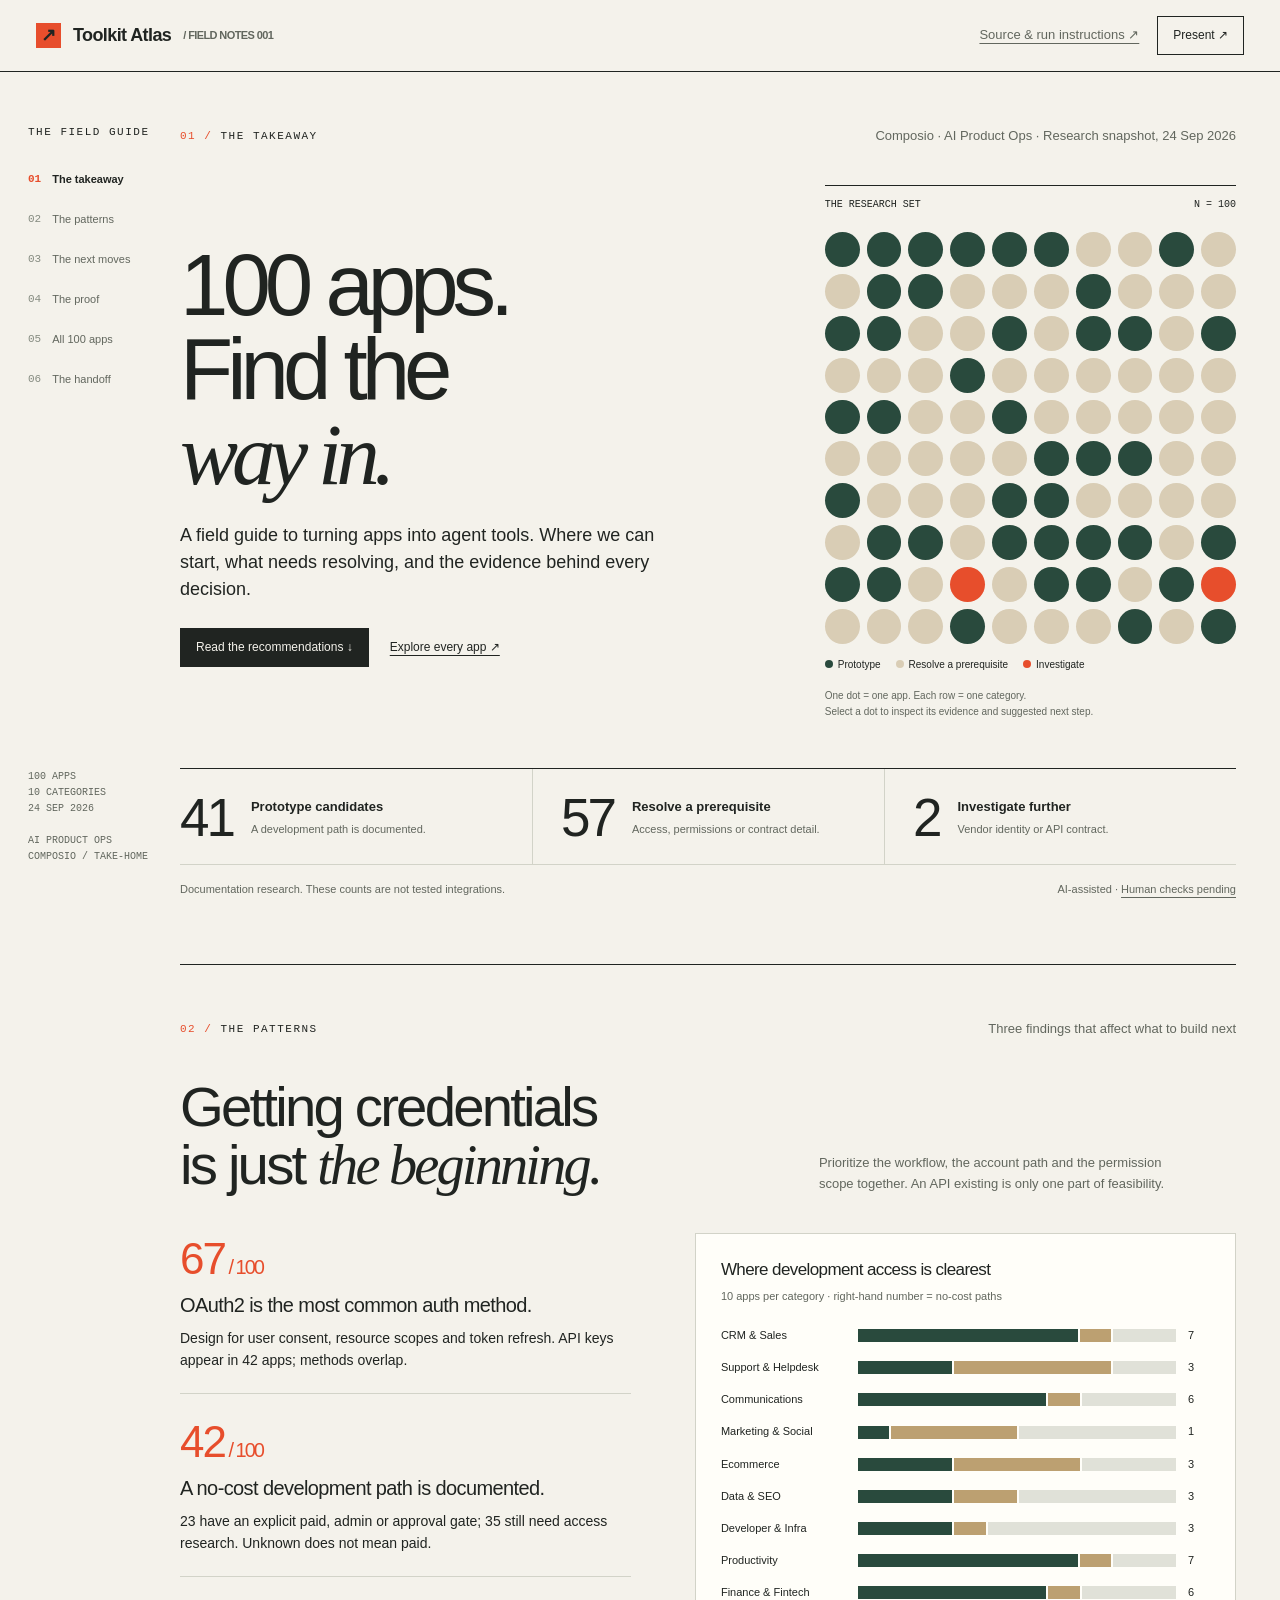
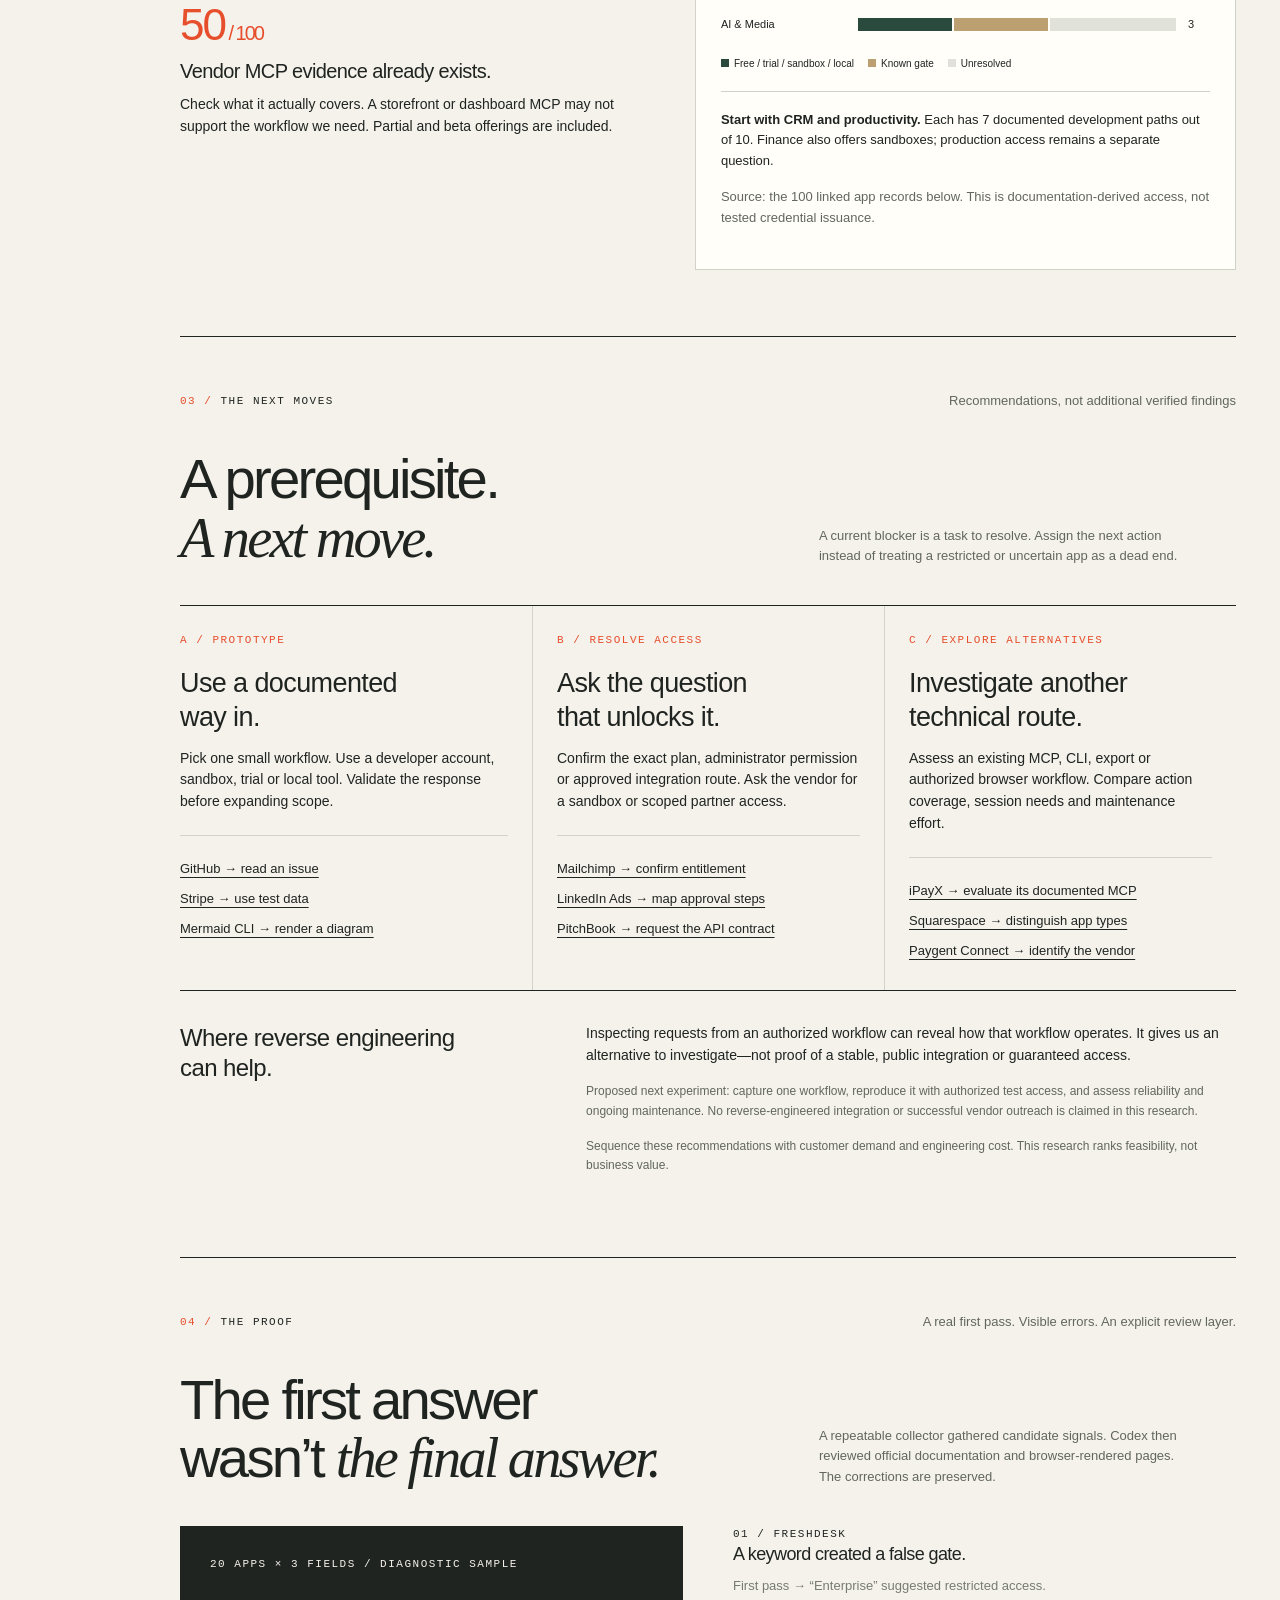
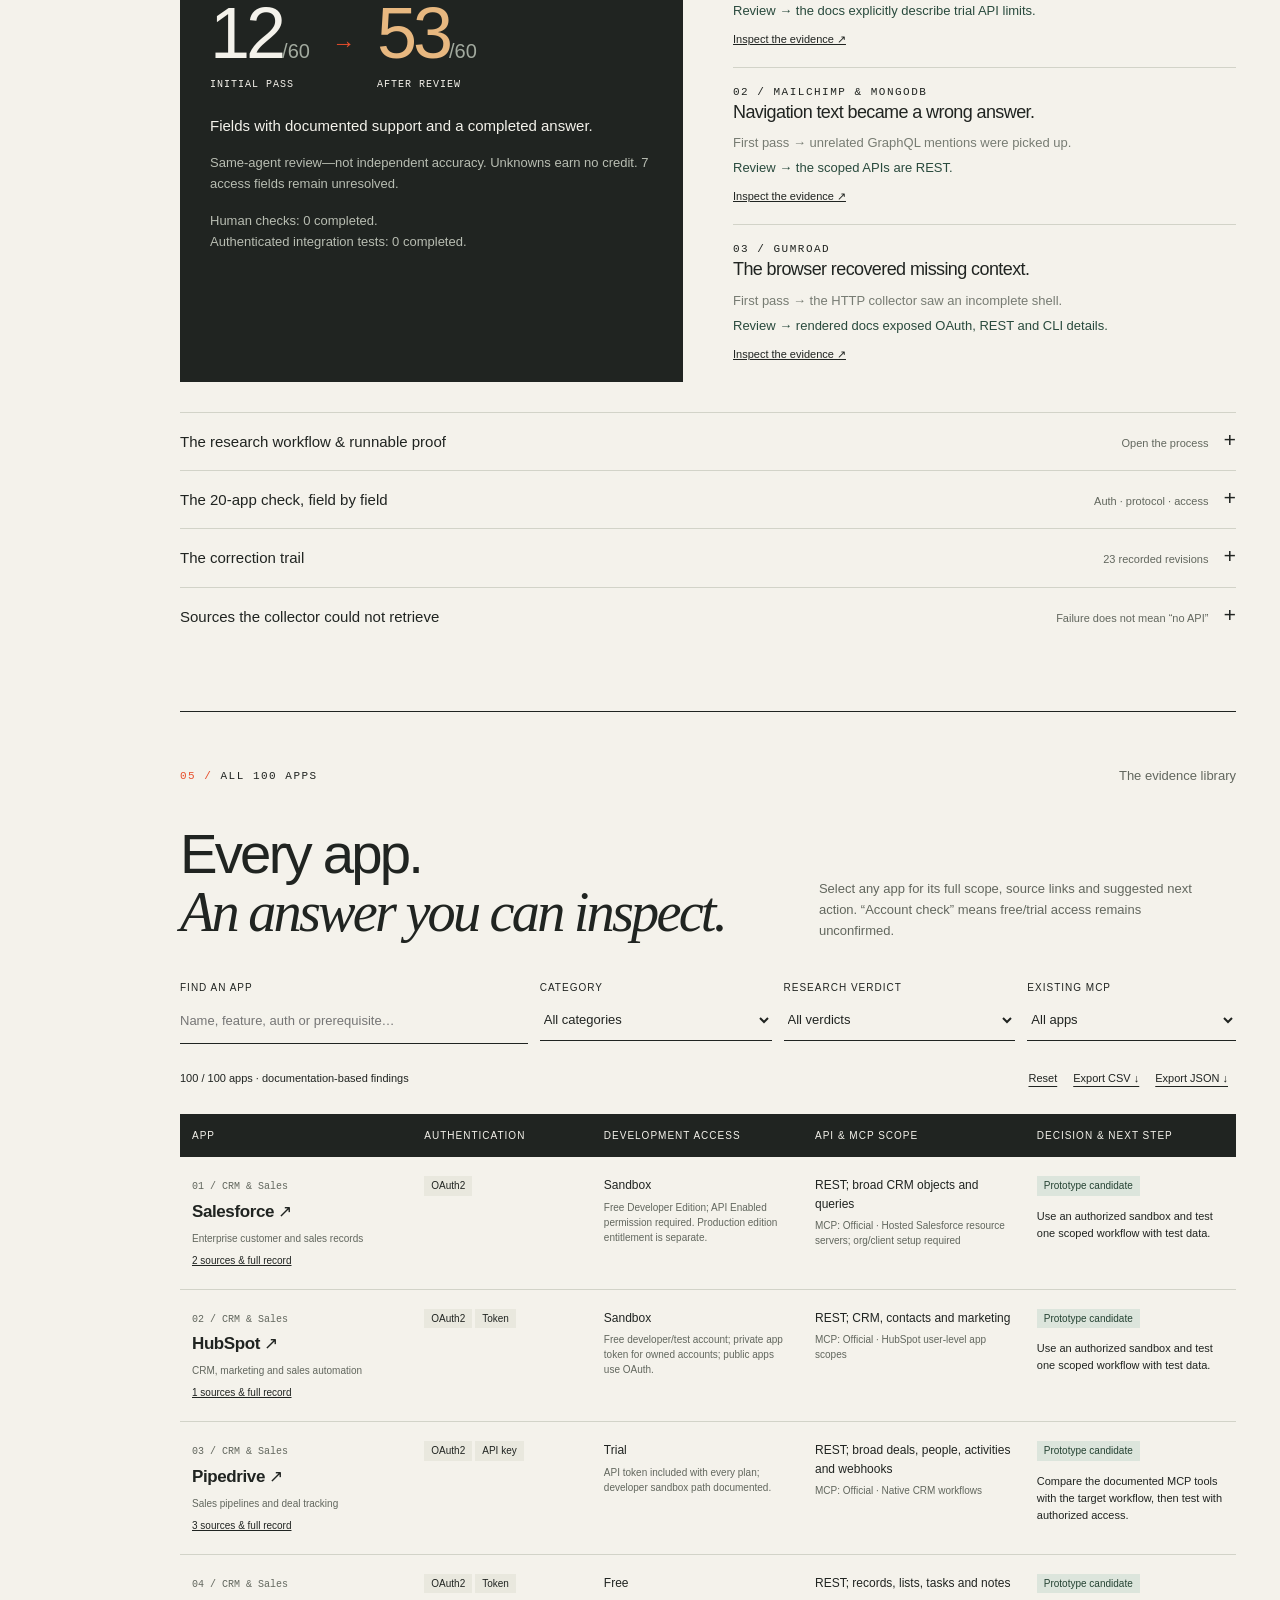
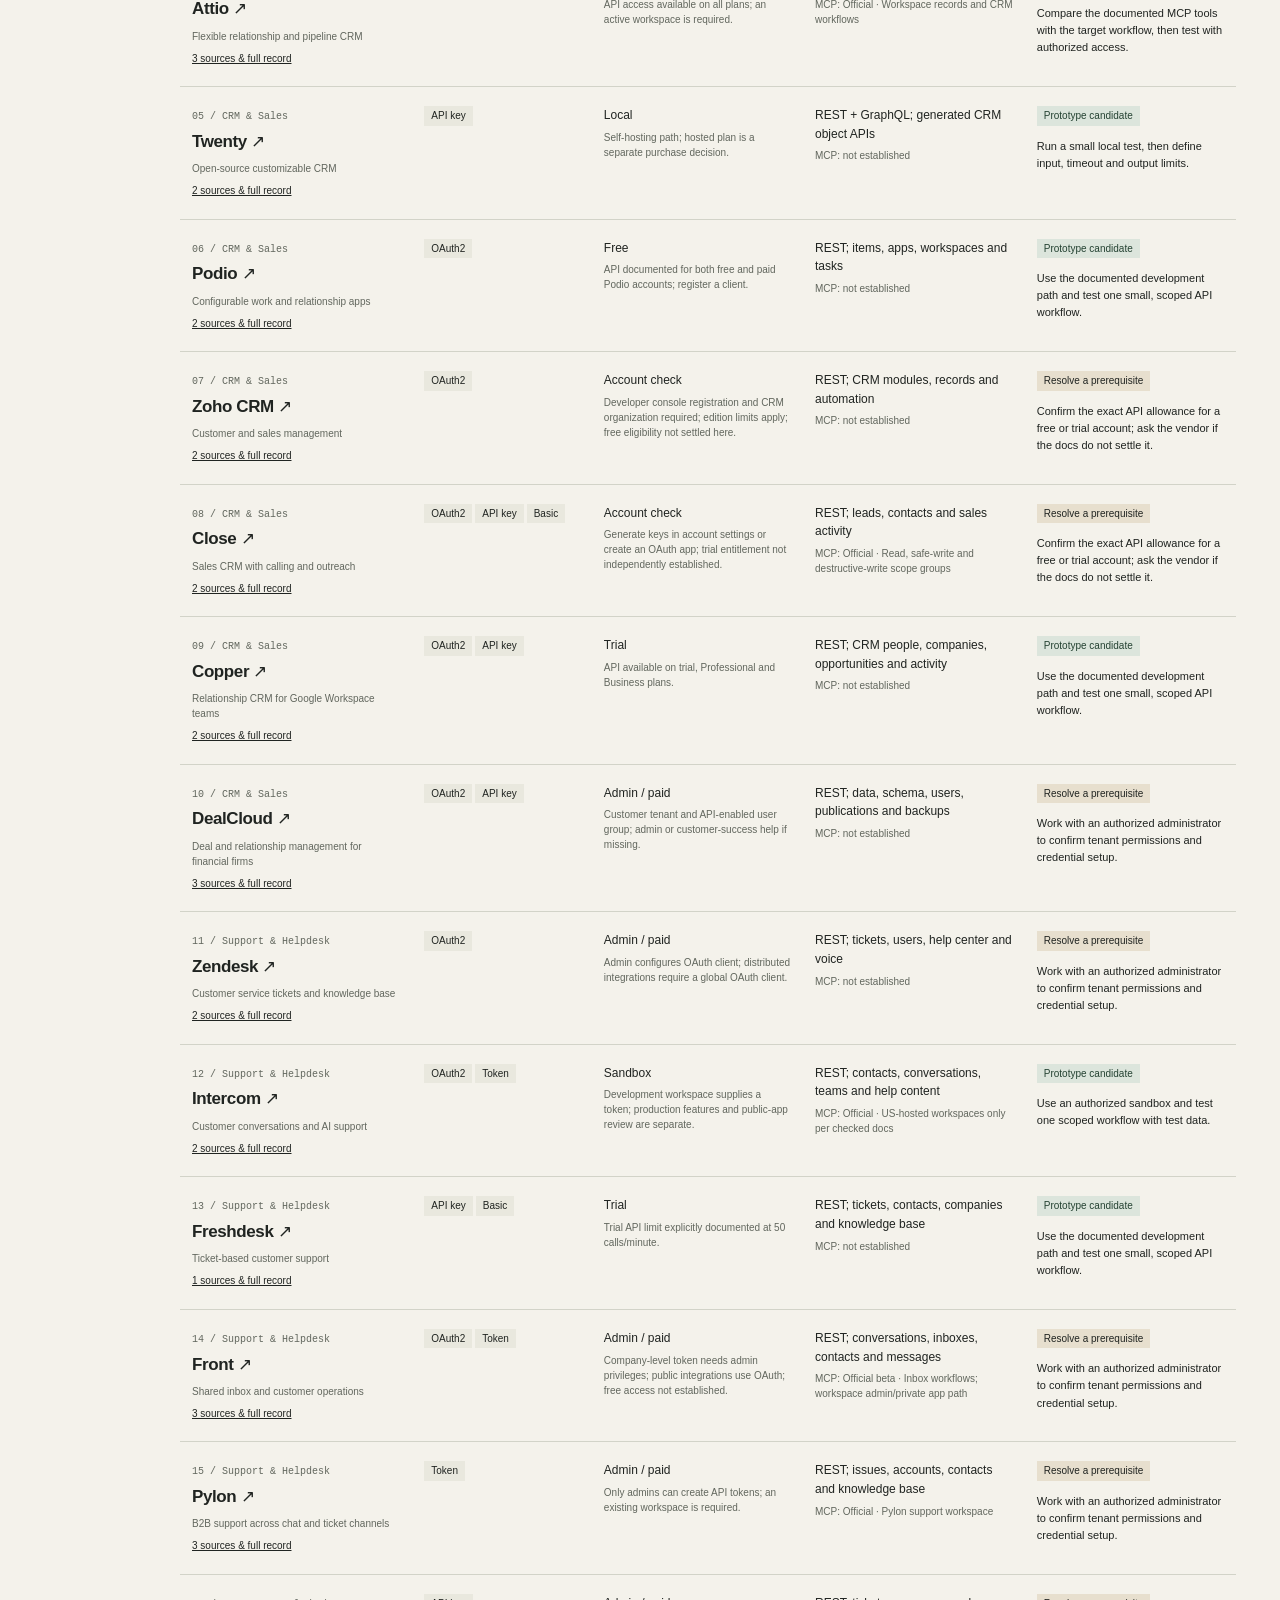
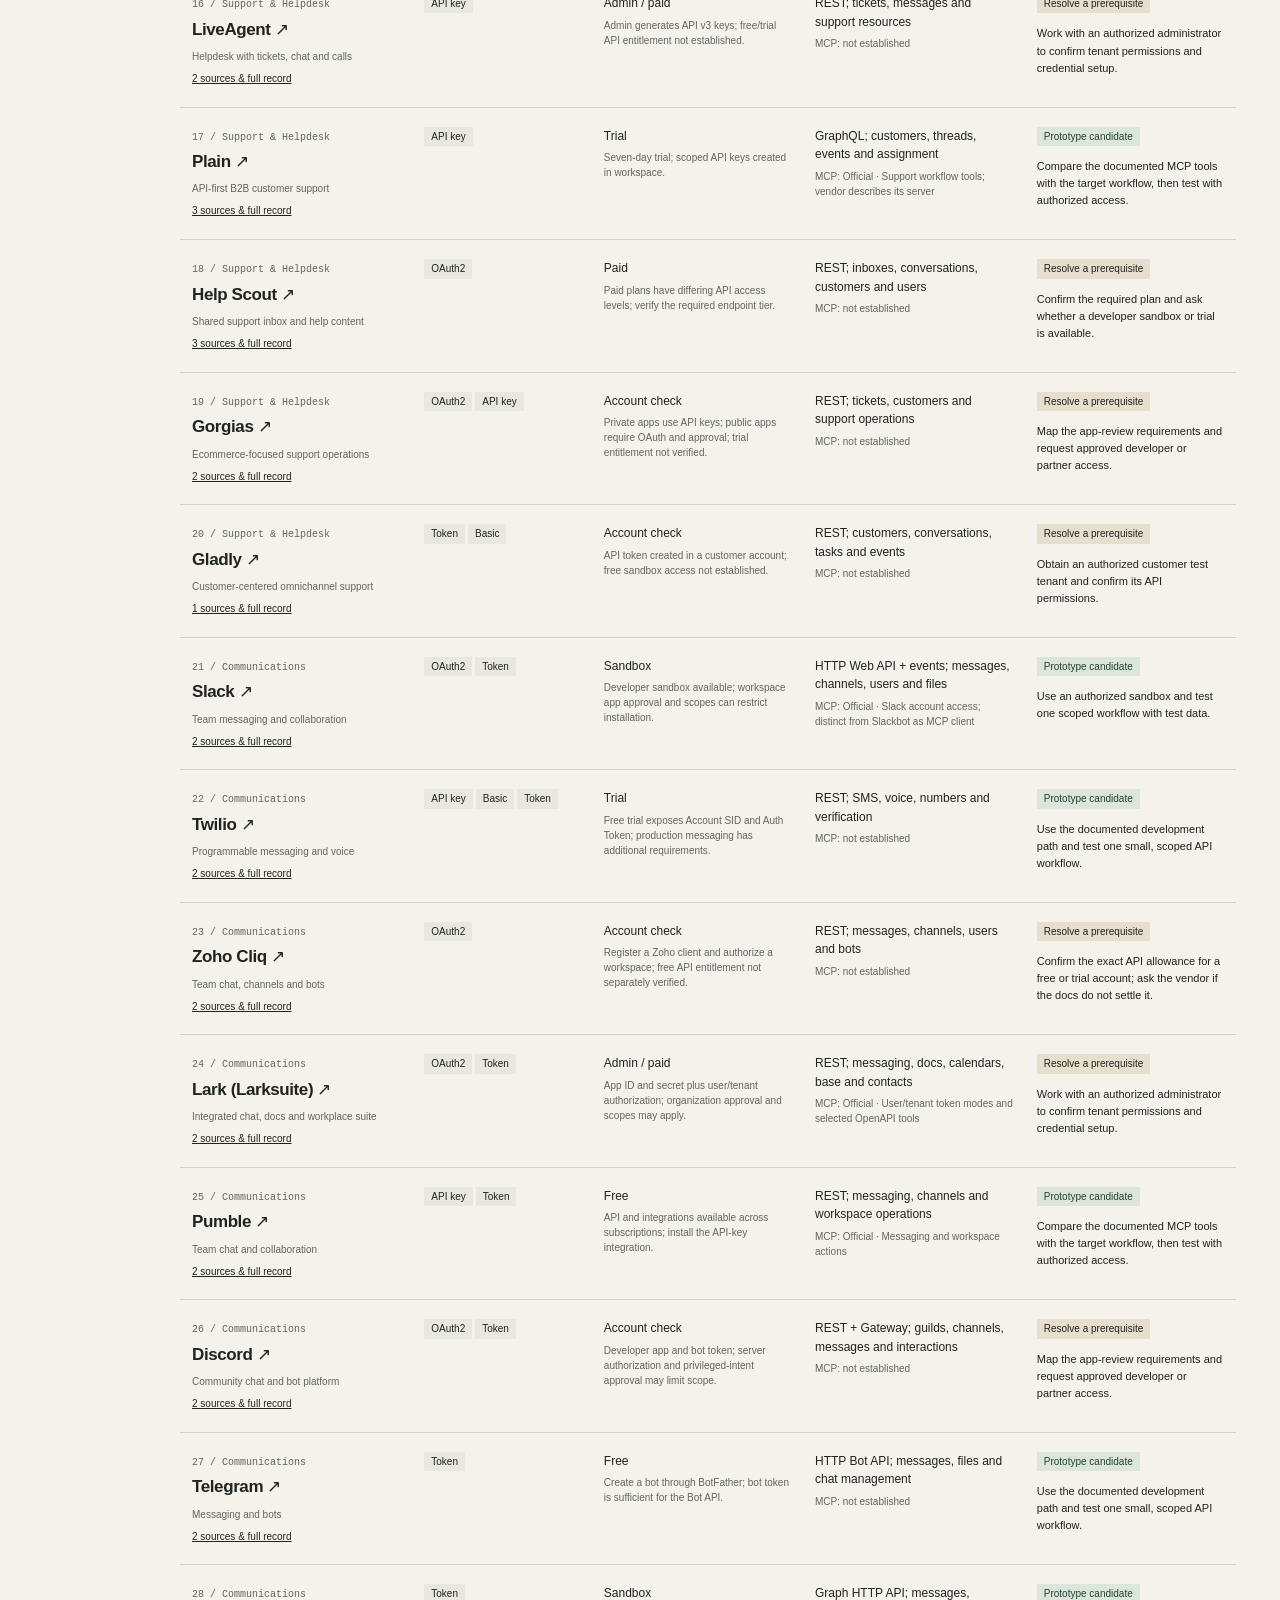
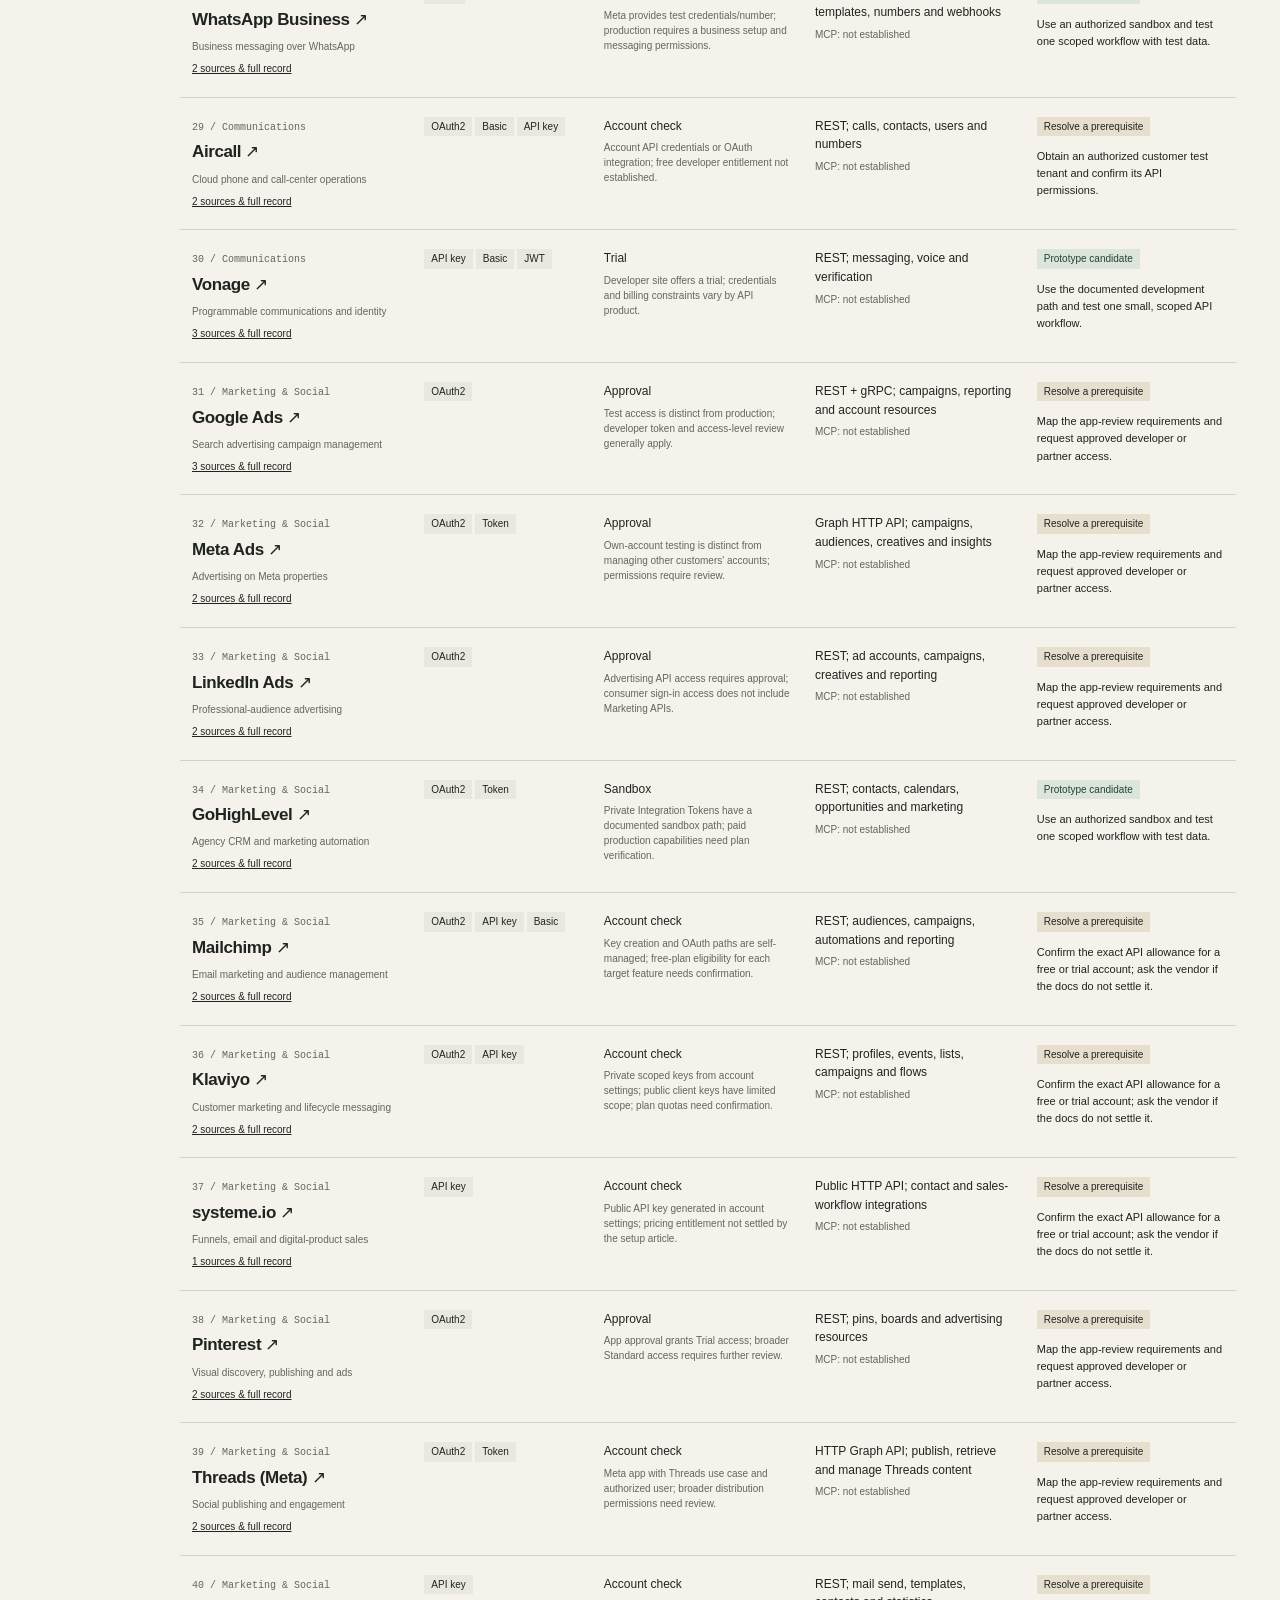
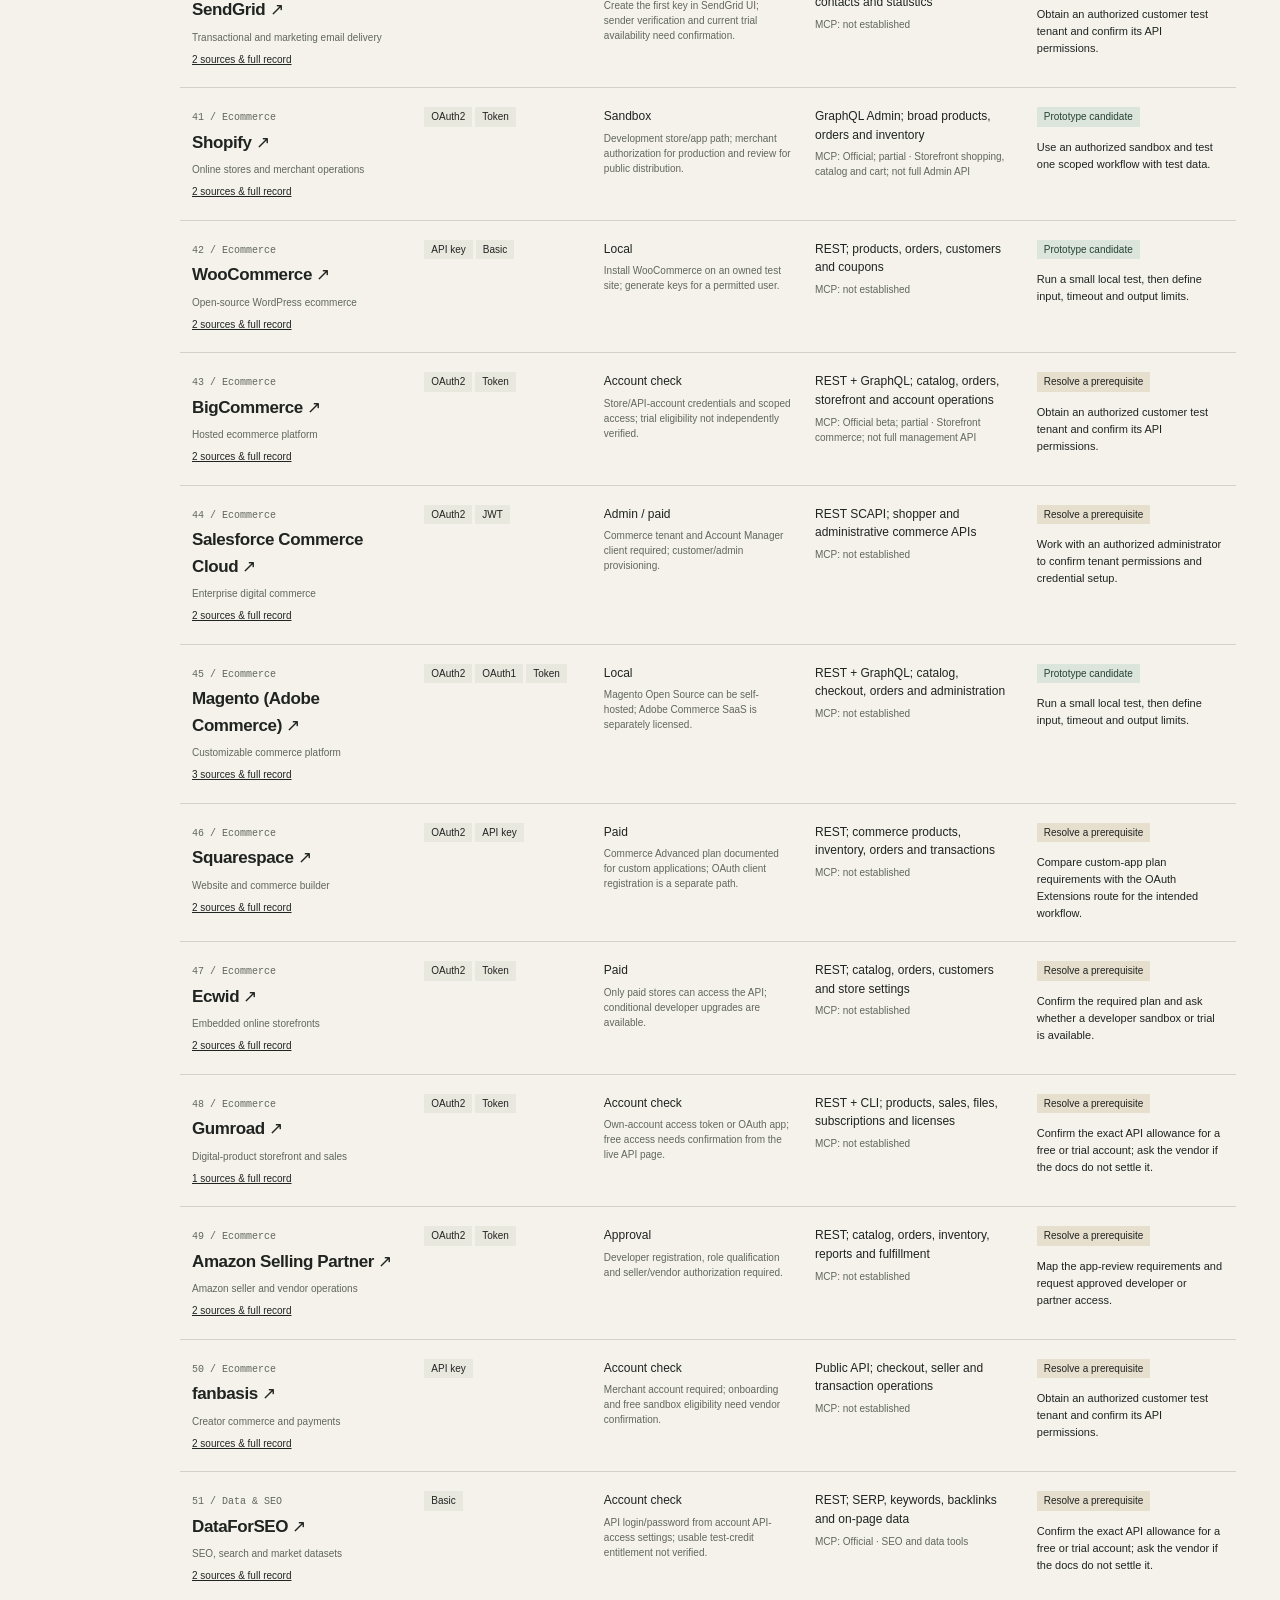
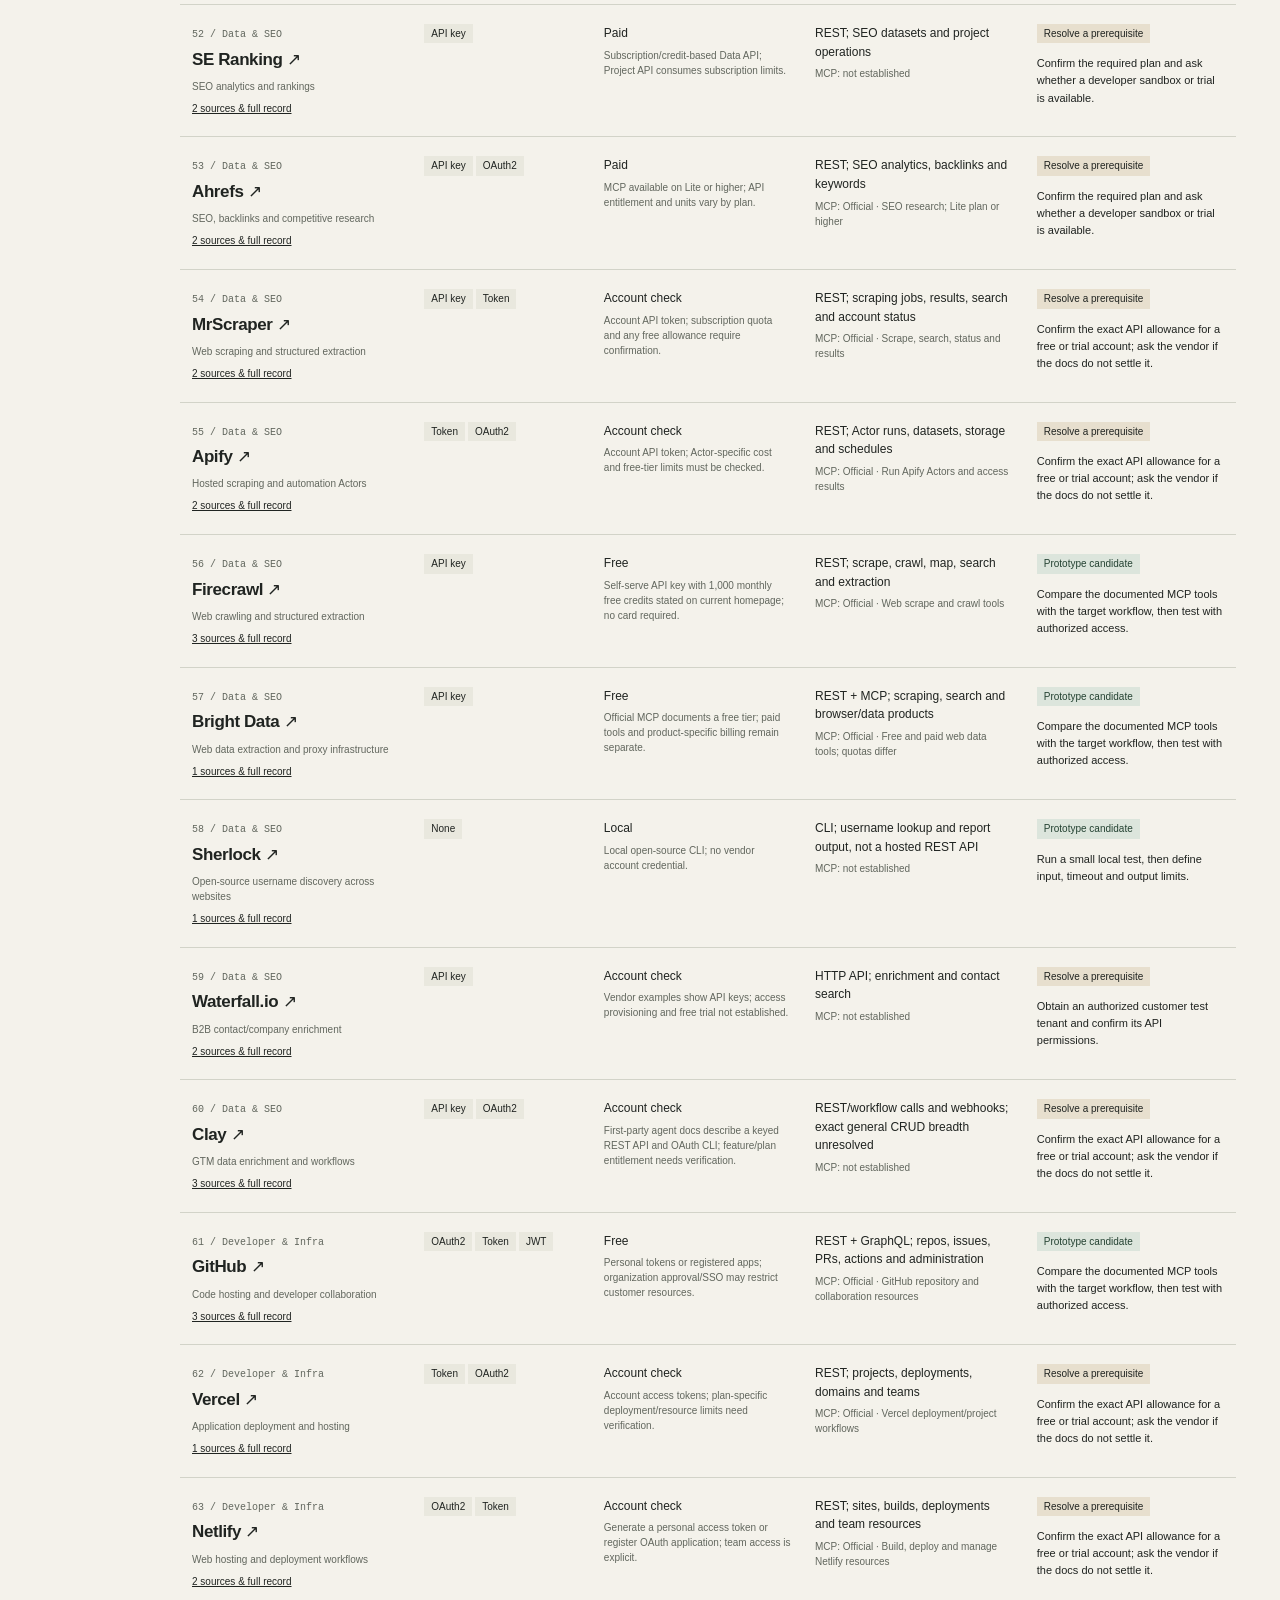
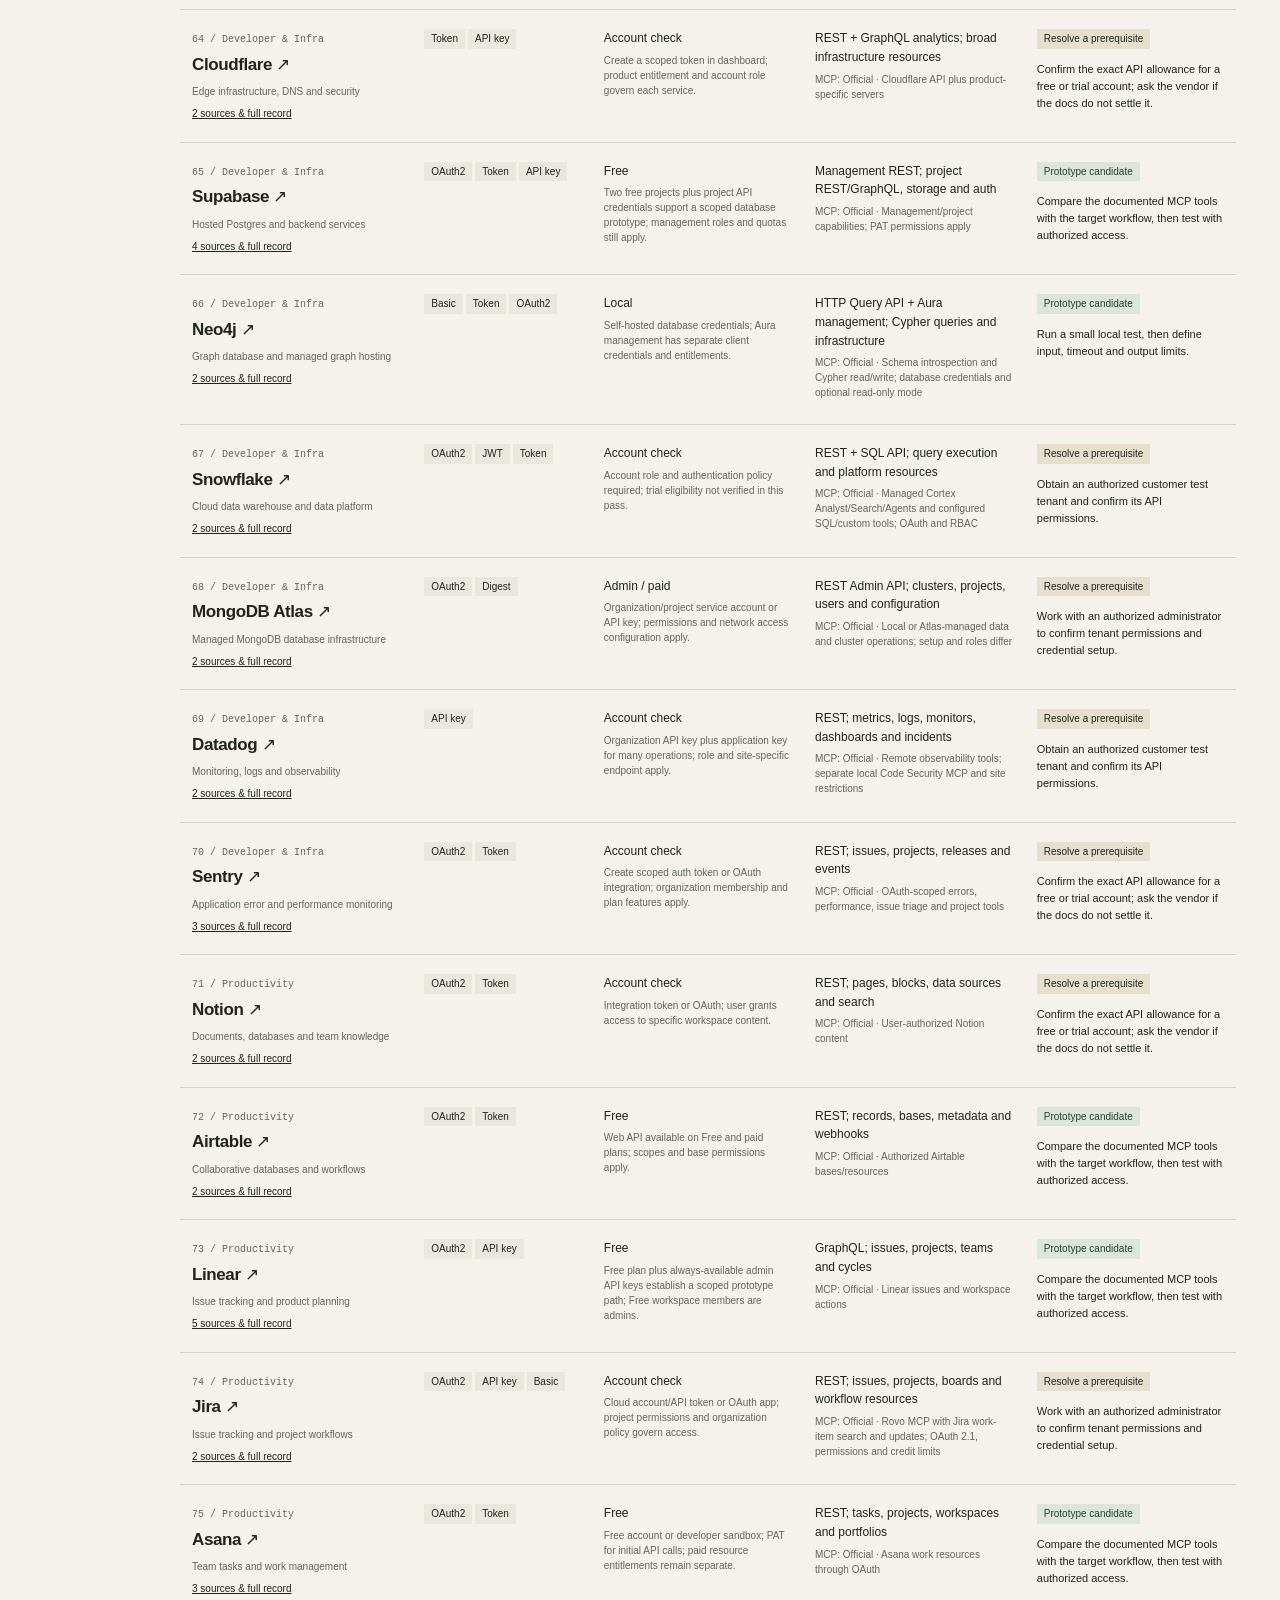
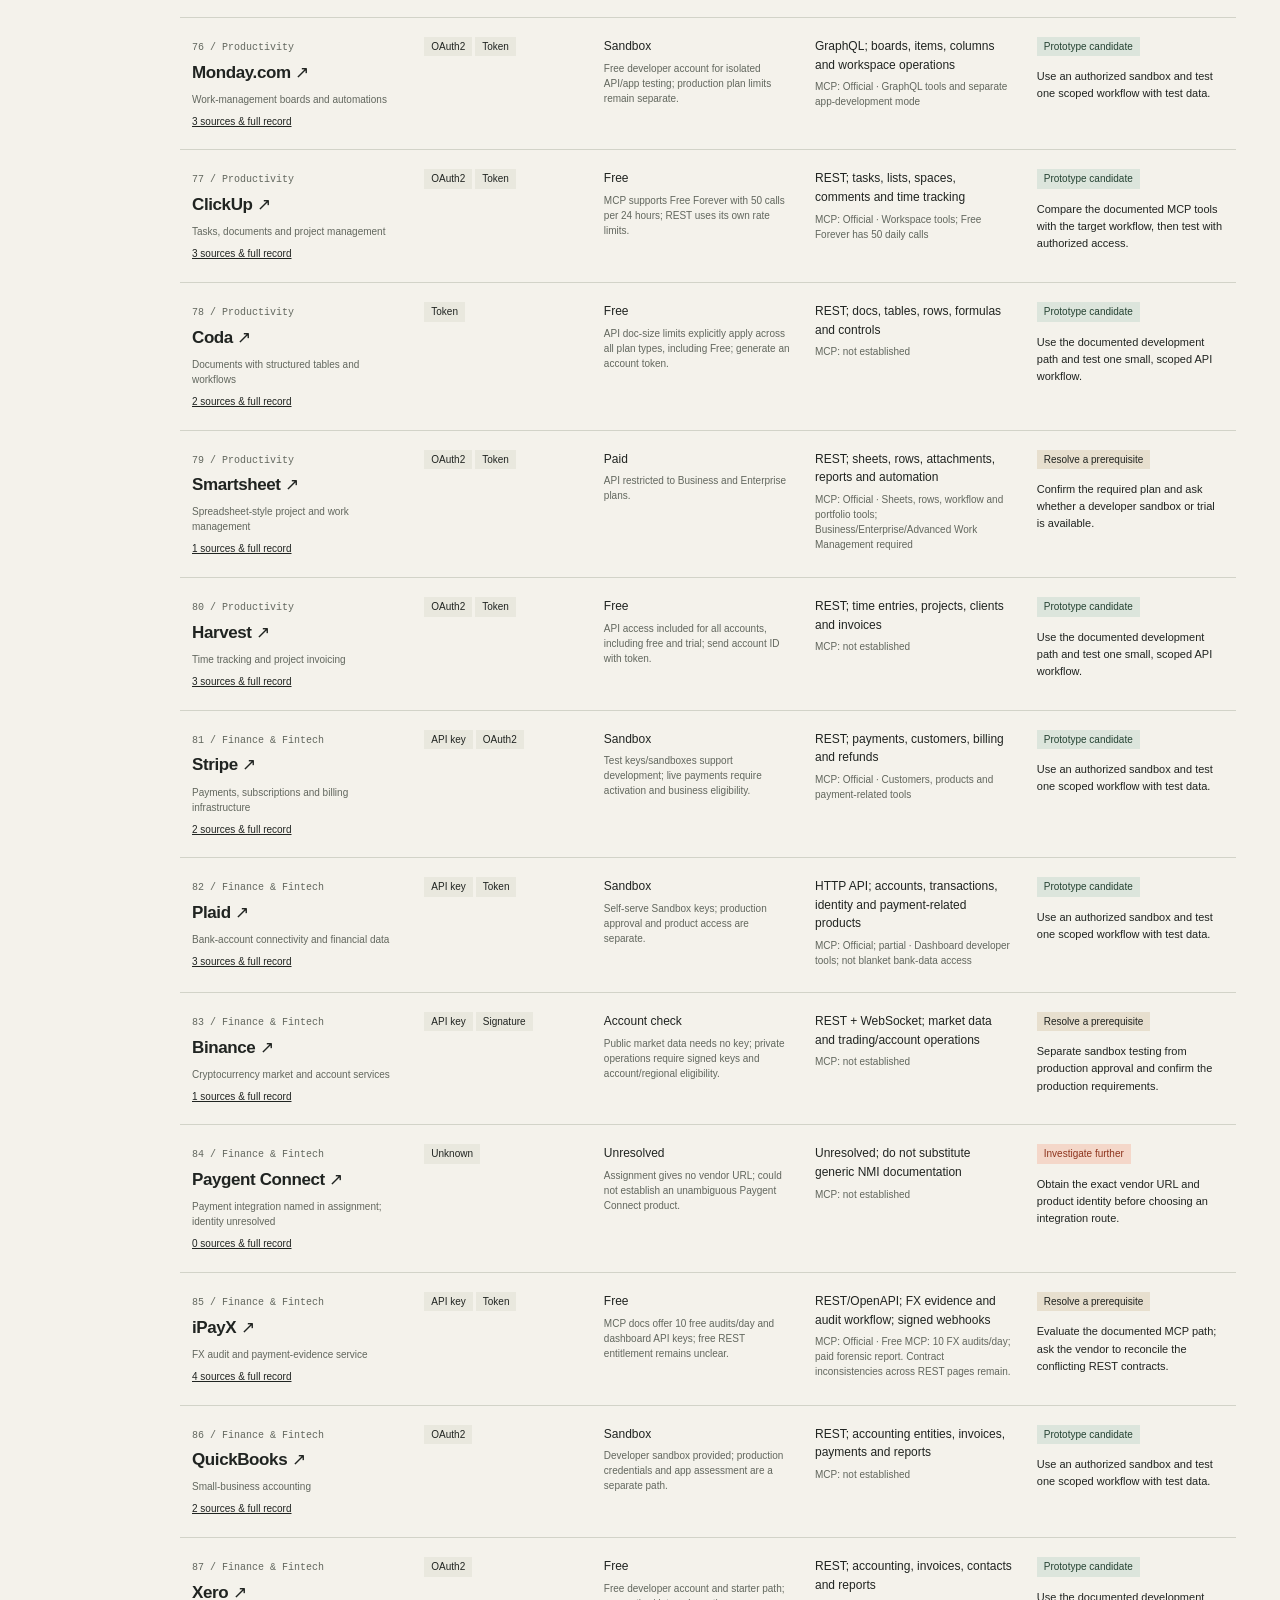
==== commit ec134b2a: "Redesign atlas as an editorial case study with presentation mode and next actions" ====
--- a/index.html
+++ b/index.html
@@ -1,64 +1,95 @@
 <!doctype html>
 <html lang="en">
-<head><meta charset="utf-8"><meta name="viewport" content="width=device-width,initial-scale=1"><meta name="description" content="A reproducible research atlas of 100 apps: authentication, access gates, API breadth, MCP coverage and honest verification."><link rel="icon" href="data:image/svg+xml,%3Csvg xmlns=%27http://www.w3.org/2000/svg%27 viewBox=%270 0 32 32%27%3E%3Crect width=%2732%27 height=%2732%27 rx=%276%27 fill=%27%23162720%27/%3E%3Cpath d=%27M7 9h18v4h-7v13h-4V13H7z%27 fill=%27%23c9ef85%27/%3E%3C/svg%3E"><title>Toolkit Atlas — 100 apps, one build queue</title>
+<head>
+<meta charset="utf-8"><meta name="viewport" content="width=device-width,initial-scale=1">
+<meta name="description" content="100 apps, researched. A field guide to the next integration: evidence, access paths, priorities and verification.">
+<title>Toolkit Atlas — A field guide to 100 integrations</title>
+<link rel="icon" href="data:image/svg+xml,%3Csvg xmlns='http://www.w3.org/2000/svg' viewBox='0 0 32 32'%3E%3Crect width='32' height='32' fill='%23ed512f'/%3E%3Cpath d='M7 8h18v4h-7v13h-4V12H7z' fill='%231c201e'/%3E%3C/svg%3E">
 <style>
-:root{--paper:#f5f4ef;--ink:#162720;--muted:#57635c;--line:#d5dbd3;--green:#c9ef85;--deep:#193c2c;--amber:#f1cd86;--gray:#cbd2d0;--red:#9e462e}*{box-sizing:border-box}html{scroll-behavior:smooth;scroll-padding-top:85px}body{margin:0;background:var(--paper);color:var(--ink);font:16px/1.55 Arial,Helvetica,sans-serif}a{color:inherit;text-underline-offset:4px}a:hover{color:#387b3e}button,input,select{font:inherit}button,select,summary{cursor:pointer}button:focus-visible,a:focus-visible,summary:focus-visible,input:focus-visible,select:focus-visible{outline:3px solid #408620;outline-offset:3px}.wrap{max-width:1240px;margin:auto;padding:0 36px}.top{position:sticky;top:0;z-index:5;background:rgba(245,244,239,.97);border-bottom:1px solid var(--line)}.top .wrap{display:flex;align-items:center;justify-content:space-between;min-height:70px;gap:24px}.brand{font-weight:800;letter-spacing:-.6px;font-size:21px;text-decoration:none}.brand span{font-weight:400;color:var(--muted)}nav{display:flex;gap:24px;font-size:13px}nav a{text-decoration:none}.eyebrow{font:12px/1.5 monospace;letter-spacing:1.7px;text-transform:uppercase;color:var(--muted)}.hero{padding:65px 0 42px;display:grid;grid-template-columns:1.4fr 1fr;gap:58px;align-items:end}h1{font-size:clamp(43px,5.5vw,70px);line-height:1.02;letter-spacing:-3px;font-weight:500;margin:20px 0 24px}h1 em{font-style:normal;background:var(--green);box-shadow:8px 0 var(--green),-3px 0 var(--green)}.intro{font-size:18px;max-width:660px;color:#405249}.side-note{border-top:3px solid var(--ink);padding-top:16px}.side-note p{margin:0 0 16px}.mono{font-family:monospace}.cta{display:inline-block;background:var(--ink);color:white;padding:12px 18px;text-decoration:none;border:0;border-radius:3px;font-size:14px}.cta:hover{color:var(--green)}.minor{font-size:13px;color:var(--muted)}.stats{display:grid;grid-template-columns:repeat(4,1fr);border-top:1px solid var(--ink);border-bottom:1px solid var(--line);margin:12px 0 22px}.stat{padding:24px 20px 24px 0}.stat+.stat{padding-left:26px;border-left:1px solid var(--line)}.stat strong{display:block;font:46px/1.1 Georgia,serif;margin-bottom:8px}.stat span{font-size:13px}.disclosure{font-size:13px;border-left:3px solid #9a7627;padding:10px 15px;background:#f0ebda;margin:22px 0 32px}section{padding:45px 0;border-top:1px solid var(--line)}.section-head{display:flex;justify-content:space-between;gap:30px;align-items:baseline;margin-bottom:22px}h2{font:38px/1.12 Georgia,serif;letter-spacing:-1px;margin:6px 0 14px}h3{font-size:20px;line-height:1.25;letter-spacing:-.4px;margin:8px 0 12px}p{margin:0 0 14px}.split{display:grid;grid-template-columns:1fr 1fr;gap:50px}.insight{border-top:1px solid var(--line);padding:22px 0}.insight:first-child{border-top:0;padding-top:0}.insight .number{font:12px monospace;color:var(--muted)}.bar-row{display:grid;grid-template-columns:145px 1fr 30px;gap:10px;align-items:center;margin:10px 0;font-size:12px}.track{height:16px;background:#e5e9e1;display:flex;border-radius:2px;overflow:hidden}.seg{height:100%;min-width:0}.sg{background:#739a51}.gt{background:#b78c4a}.un{background:#b4bfba}.legend{display:flex;gap:18px;flex-wrap:wrap;font-size:12px;margin:16px 0}.dot{display:inline-block;width:10px;height:10px;margin-right:6px}.auth-bars .bar-row{grid-template-columns:90px 1fr 30px}.auth-bars{margin-top:30px;padding-top:24px;border-top:1px solid var(--line)}.queue{display:grid;grid-template-columns:repeat(3,1fr);border-top:1px solid var(--ink);border-bottom:1px solid var(--line)}.queue article{padding:24px 25px 24px 0}.queue article+article{padding-left:25px;border-left:1px solid var(--line)}.queue ul{padding-left:18px;font-size:14px}.queue li{margin:10px 0}.tag{display:inline-block;padding:4px 8px;font-size:11px;border-radius:3px;background:#e2e7df;line-height:1.35}.tag.Build{background:var(--green)}.tag.Conditional{background:#f1dfb4}.tag.Investigate{background:#ecd1c9}.dark{background:var(--ink);color:#f4f5ed;padding:34px;margin:24px 0;border-radius:4px}.dark .minor,.dark .eyebrow{color:#bbc8bf}.steps{display:grid;grid-template-columns:repeat(5,1fr);gap:22px}.steps b{display:block;color:var(--green);font:27px Georgia,serif;margin-bottom:14px}.steps p{font-size:13px;color:#d8e1d8}.steps h3{font-size:15px}.code{overflow:auto;background:#0d1f17;color:#dcebd5;padding:15px 18px;font:13px/1.65 monospace;border-radius:3px}.progress-comparison{display:flex;gap:25px;align-items:center;margin:20px 0}.score{font:54px/1 Georgia,serif}.score small{font:20px Georgia,serif;color:var(--muted)}.comparison-arrow{font-size:26px;color:#779055}.success{color:#376526}.audit-list details,.change-list details{border-top:1px solid var(--line);padding:12px 0}.audit-list summary{display:flex;gap:20px;justify-content:space-between;font-size:14px}.audit-list summary .minor{white-space:nowrap}.audit-body{padding:12px 0;max-width:850px}.audit-body p{font-size:13px}.source-links{display:flex;flex-wrap:wrap;gap:8px;font-size:12px}.source-links a{max-width:100%;overflow-wrap:anywhere}.filters{display:grid;grid-template-columns:2fr repeat(3,1fr);gap:12px;margin:24px 0 12px}.filters label{display:block;font-size:11px;font-weight:bold;text-transform:uppercase;letter-spacing:1px}.filters input,.filters select{display:block;width:100%;margin-top:6px;padding:11px;border:1px solid #adb9ae;background:#fff;color:var(--ink);border-radius:3px;font-size:13px}.toolbar{display:flex;justify-content:space-between;gap:20px;align-items:center;margin:15px 0;font-size:13px}.tool-buttons{display:flex;gap:8px}.plain-button{background:transparent;border:1px solid #aab7ac;border-radius:3px;padding:7px 11px;color:var(--ink);font-size:12px}.table-shell{overflow:auto;border-top:2px solid var(--ink)}table{border-collapse:collapse;width:100%;min-width:820px;text-align:left;font-size:13px}th{font-size:10px;letter-spacing:1px;text-transform:uppercase;padding:13px 12px;background:#e7ebe3;white-space:nowrap}td{vertical-align:top;border-bottom:1px solid var(--line);padding:15px 12px}td:first-child{width:21%}td:nth-child(2){width:17%}td:nth-child(3){width:16%}td:nth-child(4){width:28%}td:nth-child(5){width:18%}.app-name{display:block;font-weight:700;font-size:15px;margin:3px 0 5px}.cell-note{display:block;font-size:11px;color:var(--muted);line-height:1.45;margin-top:7px}.app-details{font-size:12px;margin-top:8px}.app-details p{margin:10px 0}.auth-pill{display:inline-block;font-size:11px;margin:0 3px 4px 0;padding:2px 5px;border:1px solid var(--line);border-radius:3px}.mcp{display:block;font-size:11px;margin-top:8px;color:#336149}.empty{padding:30px;text-align:center}.human{background:#eee9d8;border:1px solid #d5c9a2;padding:24px;border-radius:4px}.human ol{padding-left:20px;font-size:14px}.human li{padding:7px 0}.footer{padding:30px 0 55px;color:var(--muted);font-size:12px}.footer a{margin-right:15px}.only-print{display:none}details>summary::marker{color:#6a8555}summary:hover{color:#427125}.table-shell details summary{font-size:11px}.badge-line{font-size:11px;text-transform:uppercase;letter-spacing:1px;color:#62705e}#appTable tr:target{background:#eff3de}.repro-links{display:flex;gap:16px;flex-wrap:wrap;margin:16px 0}.micro-grid{display:grid;grid-template-columns:1fr 1fr;gap:28px}.evidence-warning{color:#914328}noscript{display:block;padding:20px;background:#f1dfb4}.scroll-hint{display:none}
-@media(max-width:850px){.wrap{padding:0 22px}.hero{grid-template-columns:1fr;gap:20px;padding-top:38px}h1{letter-spacing:-2px}.split{grid-template-columns:1fr;gap:24px}.steps{grid-template-columns:1fr 1fr}.queue{grid-template-columns:1fr}.queue article+article{padding-left:0;border-left:0;border-top:1px solid var(--line)}nav{gap:13px}.stats{grid-template-columns:1fr 1fr}.stat:nth-child(3){border-left:0;padding-left:0;border-top:1px solid var(--line)}.stat:nth-child(4){border-top:1px solid var(--line)}.filters{grid-template-columns:1fr 1fr}.section-head{display:block}.dark{padding:24px}.micro-grid{grid-template-columns:1fr}.scroll-hint{display:block}.top .wrap{gap:10px}.brand span{display:none}}
-@media(max-width:480px){nav{font-size:11px;gap:10px}h2{font-size:31px}.steps{grid-template-columns:1fr}.filters{grid-template-columns:1fr}.toolbar{align-items:flex-start;flex-direction:column}.bar-row{grid-template-columns:120px 1fr 22px}.hero h1{font-size:47px}.audit-list summary{gap:10px}.stats .stat{padding:18px 12px}.stat strong{font-size:40px}}
-@media print{.top,.filters,.tool-buttons,.cta{display:none}.wrap{max-width:none;padding:0 15px}body{font-size:11px;background:white}.hero{padding-top:10px}h1{font-size:42px}section{break-inside:avoid}.table-shell{overflow:visible}table{min-width:0;font-size:9px}td{padding:8px}.dark{background:#eee;color:#111}.dark .steps p{color:#222}.only-print{display:block}#matrix{break-inside:auto}.stat strong{font-size:30px}}
+:root{--paper:#f4f2eb;--ink:#202421;--muted:#62675e;--line:#d2d3c8;--accent:#e74e2c;--soft:#e9e8de;--build:#294a3d;--conditional:#d9cdb5;--investigate:#e74e2c;--white:#fffef9}*{box-sizing:border-box}html{scroll-behavior:smooth;scroll-padding-top:90px}body{margin:0;background:var(--paper);color:var(--ink);font:16px/1.55 'Helvetica Neue',Arial,sans-serif}button,input,select{font:inherit;color:inherit}button,a,summary{-webkit-tap-highlight-color:transparent}button,summary,select{cursor:pointer}a{color:inherit;text-underline-offset:4px}a:hover{color:var(--accent)}button:focus-visible,a:focus-visible,summary:focus-visible,input:focus-visible,select:focus-visible{outline:3px solid var(--accent);outline-offset:4px}button{border-radius:0}p{margin:0 0 16px}h1,h2,h3{font-weight:500;margin:0}h1{font-size:clamp(60px,6.8vw,108px);line-height:.97;letter-spacing:-6px}h1 em,h2 em{font-family:Georgia,serif;font-weight:400}h2{font-size:clamp(38px,4.4vw,64px);line-height:1.04;letter-spacing:-2.8px}h3{font-size:23px;line-height:1.25;letter-spacing:-.6px}.mono,.kicker,.eyebrow{font-family:'SFMono-Regular',Consolas,monospace}.kicker,.eyebrow{font-size:11px;letter-spacing:1.5px;text-transform:uppercase}.small{font-size:13px;line-height:1.6;color:var(--muted)}.lead{font-size:20px;line-height:1.5;max-width:630px}.topbar{position:sticky;top:0;z-index:20;background:var(--paper);border-bottom:1px solid var(--ink);height:72px;display:flex;align-items:center;justify-content:space-between;padding:0 36px;gap:20px}.wordmark{display:flex;align-items:center;gap:12px;text-decoration:none;font-size:18px;font-weight:650;letter-spacing:-.6px}.mark{background:var(--accent);width:25px;height:25px;display:grid;place-items:center;font-size:18px;line-height:1}.top-meta{font-size:11px;color:var(--muted)}.top-actions{display:flex;gap:18px;align-items:center}.outline,.solid{padding:9px 15px;border:1px solid var(--ink);background:none;font-size:12px;text-decoration:none}.solid{background:var(--ink);color:var(--paper)}.solid:hover{background:var(--accent);color:var(--ink)}.outline:hover{background:var(--soft)}.rail{position:fixed;left:28px;top:124px;width:128px;bottom:35px;display:flex;flex-direction:column;z-index:10}.rail nav{display:flex;flex-direction:column;gap:5px}.rail a{font-size:11px;padding:9px 0;text-decoration:none;color:var(--muted);display:flex;gap:11px}.rail a span{font-family:monospace;color:#858b80}.rail a.active{color:var(--ink);font-weight:bold}.rail a.active span{color:var(--accent)}.rail-foot{margin-top:auto;font:10px/1.6 monospace;color:var(--muted)}main{max-width:1430px;margin-left:180px;margin-right:44px}.chapter{padding:54px 0 66px;border-bottom:1px solid var(--ink);scroll-margin-top:90px}.chapter-label{display:flex;align-items:center;justify-content:space-between;margin-bottom:38px;gap:20px}.chapter-label .index{color:var(--accent)}.hero-layout{display:grid;grid-template-columns:1.35fr 1fr;gap:52px;align-items:center}.hero-copy h1{margin:5px 0 25px}.hero-copy .lead{font-size:18px;max-width:480px}.hero-actions{display:flex;gap:21px;align-items:center;margin-top:25px}.text-link{font-size:12px}.atlas-figure{margin:0;padding:0 0 0 16px}.figure-header{display:flex;justify-content:space-between;border-top:1px solid var(--ink);padding-top:11px;margin-bottom:20px;font-size:10px}.app-grid{display:grid;grid-template-columns:repeat(10,1fr);gap:7px}.app-dot{padding:0;aspect-ratio:1;border:0;background:var(--conditional);border-radius:50%;transition:transform .15s;color:transparent;font:9px monospace}.app-dot.Build{background:var(--build)}.app-dot.Investigate{background:var(--investigate)}.app-dot:hover,.app-dot:focus-visible{transform:scale(1.15);color:var(--white)}.app-dot.Conditional:hover,.app-dot.Conditional:focus-visible{color:var(--ink)}figcaption{font-size:10px;color:var(--muted);margin-top:16px;line-height:1.6}.figure-key{display:flex;gap:15px;margin-top:13px;flex-wrap:wrap;font-size:10px}.swatch{display:inline-block;width:8px;height:8px;border-radius:50%;margin-right:5px}.swatch.Build{background:var(--build)}.swatch.Conditional{background:var(--conditional)}.swatch.Investigate{background:var(--investigate)}.summary-band{display:grid;grid-template-columns:repeat(3,1fr);margin-top:48px;border-top:1px solid var(--ink);border-bottom:1px solid var(--line)}.summary-item{padding:22px 24px 20px 0;display:flex;gap:18px;align-items:center}.summary-item+.summary-item{padding-left:28px;border-left:1px solid var(--line)}.summary-item strong{font-size:53px;letter-spacing:-3px;font-weight:500;line-height:1}.summary-item b{font-size:13px;display:block;font-weight:550}.summary-item p{font-size:11px;color:var(--muted);margin:4px 0 0}.status-strip{font-size:11px;color:var(--muted);margin-top:16px;display:flex;justify-content:space-between;gap:20px}.section-title{display:grid;grid-template-columns:1.4fr 1fr;gap:55px;align-items:end;margin-bottom:38px}.section-title p{max-width:380px;margin-bottom:0}.signal-layout{display:grid;grid-template-columns:1fr 1.2fr;gap:64px}.signal{padding:22px 0;border-top:1px solid var(--line)}.signal:first-child{padding-top:0;border-top:0}.signal-number{font-size:44px;letter-spacing:-2px;color:var(--accent);line-height:1.2}.signal h3{font-size:20px;margin:7px 0 10px}.signal p{font-size:14px}.signal p:last-child{margin-bottom:0}.chart{padding:25px;background:var(--white);border:1px solid var(--line)}.chart h3{font-size:17px}.chart-caption{font-size:11px;color:var(--muted);margin:8px 0 22px}.chart-row{display:grid;grid-template-columns:125px 1fr 22px;gap:12px;align-items:center;font-size:11px;margin:15px 0}.chart-track{height:13px;display:flex;gap:2px}.chart-track span{height:100%}.self{background:var(--build)}.gate{background:#bca071}.unknown{background:#e0e1d8}.legend{display:flex;gap:14px;flex-wrap:wrap;font-size:10px;margin-top:23px}.legend i{width:8px;height:8px;display:inline-block;margin-right:5px}.chart-callout{font-size:13px;padding-top:18px;border-top:1px solid var(--line);margin-top:20px}.routes{display:grid;grid-template-columns:repeat(3,1fr);gap:0;border-top:1px solid var(--ink);border-bottom:1px solid var(--ink)}.route{padding:26px 24px 24px 0}.route+.route{border-left:1px solid var(--line);padding-left:24px}.route .kicker{color:var(--accent)}.route h3{margin:18px 0 13px;font-size:27px}.route p{font-size:14px}.route-examples{border-top:1px solid var(--line);padding-top:18px;margin-top:22px}.route-examples button{display:block;border:0;background:none;padding:5px 0;text-align:left;font-size:13px;text-decoration:underline;text-underline-offset:4px}.route-examples button:hover{color:var(--accent)}.route-footer{display:grid;grid-template-columns:1fr 1.8fr;gap:45px;padding-top:32px}.route-footer h3{font-size:24px}.route-footer p{font-size:14px}.route-footer .small{font-size:12px}.proof-layout{display:grid;grid-template-columns:1fr 1fr;gap:50px;margin-bottom:30px}.scoreboard{background:var(--ink);color:var(--paper);padding:30px}.scoreboard .small{color:#b8bdb2}.scores{display:flex;align-items:center;gap:22px;margin:24px 0}.scores strong{font-size:72px;letter-spacing:-4px;font-weight:400;line-height:1}.scores small{font-size:20px;color:#a2aa9f}.scores .arrow{font-size:23px;color:var(--accent)}.scores .after{color:#e8b880}.score-label{font:10px monospace;text-transform:uppercase;margin-top:10px;letter-spacing:1px}.case{border-top:1px solid var(--line);padding:16px 0}.case:first-child{padding-top:0;border-top:0}.case h3{font-size:18px;margin-bottom:10px}.case p{font-size:13px;margin-bottom:5px}.case .before{color:#777c73}.case .after{color:var(--build)}.case button{font-size:11px;border:0;padding:0;background:none;text-decoration:underline}.fold{border-top:1px solid var(--line);padding:17px 0}.fold>summary{display:flex;align-items:baseline;justify-content:space-between;gap:15px;list-style:none;font-size:15px}.fold>summary::-webkit-details-marker{display:none}.fold>summary:after{content:'+';font:21px monospace}.fold[open]>summary:after{content:'−'}.fold>summary small{font-size:11px;color:var(--muted);margin-left:auto}.fold-content{padding:25px 0 12px}.pipeline{display:grid;grid-template-columns:repeat(5,1fr);gap:22px;margin:10px 0 27px}.pipeline b{font:12px monospace;color:var(--accent)}.pipeline h3{font-size:17px;margin:7px 0}.pipeline p{font-size:12px;color:var(--muted)}.reproduce{display:grid;grid-template-columns:1fr 1fr;gap:35px}.reproduce p{font-size:13px}pre{background:var(--soft);padding:18px;overflow:auto;font:12px/1.75 monospace;margin:0}.audit-row{border-top:1px solid var(--line);padding:14px 0}.audit-row summary{font-size:13px;display:flex;justify-content:space-between;gap:15px}.audit-body{padding:12px 0;max-width:850px;font-size:12px;overflow-wrap:anywhere}.audit-body p{margin-bottom:9px}.sources{display:flex;flex-direction:column;gap:8px;font-size:12px;margin-top:16px;overflow-wrap:anywhere}.sources a:after{content:' ↗'}.filters{display:grid;grid-template-columns:1.5fr 1fr 1fr .9fr;gap:12px;margin-top:30px}.filters label{font-size:10px;text-transform:uppercase;letter-spacing:1px}.filters input,.filters select{display:block;width:100%;border:0;border-bottom:1px solid var(--ink);background:transparent;padding:12px 0;margin-top:4px;font-size:13px;letter-spacing:0;text-transform:none;border-radius:0}.toolbar{display:flex;justify-content:space-between;align-items:center;gap:20px;font-size:11px;margin:22px 0}.toolbar button{border:0;background:none;text-decoration:underline;text-underline-offset:4px;font-size:11px;padding:4px 8px}.table-shell{overflow:auto}table{border-collapse:collapse;width:100%;min-width:800px;font-size:12px;text-align:left}th{background:var(--ink);color:var(--paper);font-weight:400;font-size:10px;text-transform:uppercase;letter-spacing:1px;padding:14px 12px}td{vertical-align:top;padding:19px 12px;border-bottom:1px solid var(--line)}td:first-child{width:22%}td:nth-child(2){width:17%}td:nth-child(3){width:20%}td:nth-child(4){width:21%}td:nth-child(5){width:20%}td small{display:block;color:var(--muted);font-size:10px;margin:5px 0;line-height:1.5}.app-button{display:block;font-size:17px;background:none;border:0;font-weight:550;padding:0;margin:4px 0 6px;text-align:left;letter-spacing:-.4px}.app-button:hover{text-decoration:underline;text-underline-offset:4px}.id-label{font:10px monospace;color:var(--muted)}.pill{display:inline-block;font-size:10px;padding:2px 7px;background:var(--soft);margin:0 3px 4px 0}.pill.Build{background:#dce5dc;color:#244232}.pill.Conditional{background:#e7dfce}.pill.Investigate{background:#f4d7c9;color:#8d341d}.next-action{font-size:11px;margin-top:8px;line-height:1.55}.text-button{border:0;background:none;text-decoration:underline;font-size:10px;padding:0}.empty{text-align:center;padding:35px;color:var(--muted)}.handoff{display:grid;grid-template-columns:1fr 1fr;gap:55px}.handoff h3{margin-bottom:15px}.checklist{padding:0;list-style:none;margin:0}.checklist li{display:flex;gap:13px;border-top:1px solid var(--line);padding:14px 0;font-size:13px}.checklist .check-num{font:11px monospace;color:var(--accent);padding-top:3px}.callout{border-left:3px solid var(--accent);padding-left:18px;margin:23px 0;font-size:14px}.footer{padding:24px 0 85px;display:flex;justify-content:space-between;font-size:10px;color:var(--muted);gap:20px}.footer a{margin-left:15px}.deck-controls{display:none;position:fixed;bottom:0;left:0;right:0;z-index:25;height:62px;background:var(--ink);color:var(--paper);align-items:center;justify-content:space-between;padding:0 35px;font-size:12px}.deck-controls button{background:none;color:inherit;border:1px solid #70776c;padding:8px 15px;font-size:12px}.deck-controls button:disabled{opacity:.3;cursor:default}.present .chapter{display:none;min-height:calc(100vh - 136px);padding-bottom:92px;border:0}.present .chapter.selected{display:block}.present .deck-controls{display:flex}.present .footer{display:none}.present .rail-foot{display:none}.present{padding-bottom:62px}.dialog{width:min(730px,calc(100% - 28px));max-height:90vh;border:1px solid var(--ink);padding:0;background:var(--paper);color:var(--ink)}.dialog::backdrop{background:rgba(21,28,24,.55)}.dialog-top{display:flex;justify-content:space-between;align-items:center;padding:20px 27px;border-bottom:1px solid var(--line);position:sticky;top:0;background:var(--paper);z-index:1}.dialog-top button{background:none;border:0;font-size:25px;line-height:1}.dialog-content{padding:25px 30px 35px}.dialog h2{font-size:45px;margin:8px 0 15px}.dialog h3{font-size:16px;margin:22px 0 9px}.dialog p{font-size:14px}.detail-columns{display:grid;grid-template-columns:1fr 1fr;gap:28px}.detail-next{border-top:1px solid var(--ink);margin-top:23px;padding-top:3px}.dialog .small{font-size:12px}.skip{position:fixed;left:10px;top:-100px;z-index:99;padding:10px;background:var(--ink);color:white}.skip:focus{top:10px}noscript{display:block;padding:25px;background:#f3dcc8}.mobile-hint{display:none}
+@media(min-width:761px){.present .chapter{padding-top:22px;padding-bottom:28px}.present .chapter-label{margin-bottom:22px}.present h1{font-size:72px;letter-spacing:-4px}.present h2{font-size:45px;letter-spacing:-2px}.present .hero-layout{gap:38px}.present .atlas-figure{max-width:280px;margin-left:auto;width:100%}.present .hero-copy .lead{font-size:16px}.present .hero-copy h1{margin-bottom:20px}.present .hero-actions{margin-top:17px}.present .summary-band{margin-top:25px}.present .summary-item{padding-top:15px;padding-bottom:15px}.present .summary-item strong{font-size:43px}.present .section-title{margin-bottom:24px}.present .signal{padding:13px 0}.present .signal:first-child{padding-top:0}.present .signal-number{font-size:30px}.present .signal h3{font-size:17px;margin:4px 0 6px}.present .signal p{font-size:12px}.present .chart{padding:18px}.present .chart-row{margin:7px 0}.present .chart-caption{margin-bottom:10px}.present .chart-callout{font-size:11px;margin:12px 0 8px;padding-top:12px}.present .chart .small{font-size:10px;margin:0}.present .legend{margin-top:14px}.present .route{padding-top:19px;padding-bottom:15px}.present .route h3{font-size:23px;margin:12px 0 10px}.present .route p{font-size:12px}.present .route-examples{margin-top:15px;padding-top:10px}.present .route-footer{padding-top:22px}.present .route-footer h3{font-size:22px}.present .route-footer p{font-size:12px;margin-bottom:9px}.present .route-footer .small{font-size:11px}.present .proof-layout{margin-bottom:20px}.present .scoreboard{padding:24px}.present .scores strong{font-size:62px}.present .case p{font-size:12px}.present .case{padding:12px 0}.present .case h3{font-size:17px}.present .fold{padding:11px 0}}
+@media(min-width:1600px){main{margin-left:auto;margin-right:auto;padding-left:130px;max-width:1430px}}@media(max-width:1100px){.rail{display:none}main{margin:0 35px}.topbar{padding:0 35px}.hero-layout{gap:38px}h1{font-size:82px}.signal-layout{gap:35px}.top-meta{display:none}}@media(max-width:760px){html{scroll-padding-top:75px}.topbar{height:62px;padding:0 20px}.top-actions{gap:12px}.top-actions>a{display:none}main{margin:0 21px}.chapter{padding:31px 0 42px}.chapter-label{margin-bottom:27px}.chapter-label .small{display:none}.hero-layout{grid-template-columns:1fr;gap:35px}h1{font-size:66px;letter-spacing:-3.8px}.hero-copy .lead{font-size:17px}.atlas-figure{padding:0;max-width:380px}.app-grid{gap:7px}.summary-band{margin-top:30px}.summary-item{display:block;padding:18px 9px 18px 0}.summary-item+.summary-item{padding-left:15px}.summary-item strong{font-size:43px;display:block;margin-bottom:10px}.summary-item b{font-size:11px}.summary-item p{font-size:10px}.status-strip{flex-direction:column;gap:7px}.section-title{grid-template-columns:1fr;gap:22px;margin-bottom:28px}h2{font-size:43px;letter-spacing:-2px}.signal-layout,.proof-layout,.route-footer,.handoff,.reproduce{grid-template-columns:1fr;gap:27px}.signal-number{font-size:36px}.routes{grid-template-columns:1fr}.route,.route+.route{padding:23px 0;border-left:0}.route+.route{border-top:1px solid var(--line)}.route h3{margin-top:10px}.route-examples{margin-top:12px;padding-top:10px}.pipeline{grid-template-columns:1fr 1fr}.filters{grid-template-columns:1fr 1fr;gap:17px}.toolbar{align-items:flex-start;flex-direction:column;gap:8px}.toolbar button:first-child{padding-left:0}.chart{padding:20px 16px}.chart-row{grid-template-columns:110px 1fr 20px;gap:8px}.footer{flex-direction:column;gap:10px}.footer a{margin:0 13px 0 0}.mobile-hint{display:block}.detail-columns{grid-template-columns:1fr;gap:0}.dialog-content{padding:22px}.dialog h2{font-size:35px}.deck-controls{padding:0 17px}.fold>summary small{display:none}}@media(prefers-reduced-motion:reduce){html{scroll-behavior:auto}.app-dot{transition:none}}@media print{.topbar,.rail,.top-actions,.deck-controls,.filters,.toolbar,.hero-actions,.dialog,.footer,.skip{display:none!important}main{margin:0}.chapter,.present .chapter{display:block!important;min-height:0;break-after:page;padding:20px 0}h1{font-size:65px}h2{font-size:40px}.table-shell{overflow:visible}table{min-width:0;font-size:9px}td{padding:9px 6px}.app-button{font-size:12px}.scoreboard{border:1px solid var(--ink);background:white;color:var(--ink)}.scoreboard .small{color:var(--muted)}body{background:white}.chapter:last-of-type{break-after:auto}}
 </style></head>
 <body>
-<header class="top"><div class="wrap"><a class="brand" href="#">Toolkit Atlas <span>/ 100</span></a><nav aria-label="Main navigation"><a href="#findings">Findings</a><a href="#workflow">Workflow</a><a href="#verification">Verification</a><a href="#matrix">The 100 apps</a></nav></div></header>
-<main class="wrap">
-<div class="hero"><div><div class="eyebrow">Composio · AI Product Ops take-home · 24 Sep 2026</div><h1>100 apps.<br><em><span id="buildHeadline">38</span> prototype paths.</em><br>Access is the hurdle.</h1><p class="intro">A research atlas for deciding which integrations to prototype, which need an account check, and which need outreach.</p></div><div class="side-note"><p><strong>The decision:</strong> start with developer sandboxes and scoped tokens. Resolve entitlements before committing to enterprise, ads or financial integrations.</p><p class="minor">Two-minute route: read the findings, inspect the verification failures, then search any app in the matrix. Every row keeps its scope, blockers and evidence.</p><a class="cta" href="#matrix">Explore the 100 apps ↘</a></div></div>
-<div class="stats" aria-label="Research summary"><div class="stat"><strong id="statBuild"></strong><span>prototype candidates / 100</span></div><div class="stat"><strong id="statConditional"></strong><span>conditional builds / 100</span></div><div class="stat"><strong id="statInvestigate"></strong><span>need identity or contract research</span></div><div class="stat"><strong id="statMcp"></strong><span>apps with vendor MCP evidence</span></div></div>
-<p class="minor">“Build” means a documented free, trial, sandbox or local route exists for the scoped prototype. These are research verdicts; no authenticated app integrations were tested. Existing MCP evidence includes limited and beta offerings.</p>
-<div class="disclosure"><strong>AI assistance disclosed.</strong> Codex conducted the research, wrote the pipeline and performed the documentation checks. Independent human verification is <strong id="humanStatus">pending</strong>; it is not included in the reported results. <a href="#human-review">Review checklist →</a></div>
-<section id="findings"><div class="section-head"><div><div class="eyebrow">01 / Findings & priorities</div><h2>Credentials are only the first gate.</h2></div><p class="minor">All counts use the fixed 100-app assignment set.<br>Findings are inferred from the cited documentation.</p></div>
-<div class="split"><div><article class="insight"><span class="number">01</span><h3>OAuth2 is the most common method.</h3><p><strong id="oauthCount"></strong> apps document OAuth2 somewhere in the scoped integration path. API keys appear in <strong id="keyCount"></strong>. Support multiple auth patterns, token refresh and explicit resource scopes.</p><p class="minor">Methods overlap. A bearer token may be issued by OAuth, so these counts must not be added together.</p></article><article class="insight"><span class="number">02</span><h3>A product account does not prove API access.</h3><p><strong id="selfCount"></strong> apps have a documented no-cost development path; <strong id="gatedCount"></strong> have a paid, admin or approval gate. <strong id="unknownCount"></strong> remain unresolved on access. “Public API” describes documentation, not price or anonymous use.</p><p class="minor">The largest conditional blocker is a plan check (<span id="planCount"></span> apps). Uncertainty is a research backlog, not proof of a commercial gate.</p></article><article class="insight"><span class="number">03</span><h3>MCP accelerates a start, not full coverage.</h3><p><strong id="mcpCount"></strong> apps have vendor MCP evidence. Shopify and BigCommerce illustrate storefront-only scope; Plaid’s server covers its Dashboard. Compare required actions before reusing a server.</p><p class="minor">“Not established” means this research did not confirm a server. It does not mean no community implementation exists.</p></article></div><div><h3>Development access by category</h3><p class="minor">Each bar contains 10 apps. Right-hand number = documented free/trial/local paths.</p><div id="categoryBars"></div><p class="minor">CRM and Productivity have the clearest development paths (7/10 each). Support has the most explicit gates (5/10). Finance has sandbox opportunities, not automatic production access. Unresolved rows must not be read as category-wide paywalls.</p><div class="legend"><span><i class="dot sg"></i>Free / trial / sandbox / local</span><span><i class="dot gt"></i>Known gate</span><span><i class="dot un"></i>Unresolved</span></div><div class="auth-bars"><h3>Authentication coverage</h3><div id="authBars"></div><p class="minor">Number of apps, non-exclusive. “Token” includes PATs, bot and bearer tokens; API keys sent with Basic auth appear in both categories.</p></div></div></div>
-<div class="queue"><article><div class="badge-line">Wave 1 / Prototype</div><h3>Choose small, testable actions.</h3><ul><li><strong>GitHub, Asana, Airtable:</strong> read one issue, task or record, then exercise scoped write permissions.</li><li><strong>Stripe, Plaid, Salesforce:</strong> use test data and developer environments; production access is a later milestone.</li><li><strong>Mermaid CLI:</strong> wrap local rendering with input, timeout and output-file limits.</li></ul></article><article><div class="badge-line">Wave 2 / Resolve the account path</div><h3>Ask a narrow entitlement question.</h3><ul><li><strong>Mailchimp, Notion, Reducto:</strong> confirm the exact free/trial API allowance before promoting the verdict.</li><li><strong>iPayX:</strong> a free MCP path is documented, but REST pages disagree on base URL and request schema.</li><li><strong>DealCloud, Front, Pylon:</strong> secure an authorized admin and a tenant with the required permissions.</li></ul></article><article><div class="badge-line">Wave 3 / Outreach & identity</div><h3>Resolve the gate before engineering.</h3><ul><li><strong>LinkedIn Ads, Amazon SP-API:</strong> prepare the app approval and partner-access path.</li><li><strong>PitchBook:</strong> obtain the licensed API contract, auth details and commercial terms.</li><li><strong>Paygent Connect:</strong> request the exact vendor URL. The name alone cannot support an auth verdict.</li></ul></article></div>
-<p class="minor" style="margin-top:16px">Priority is a feasibility recommendation, not a claim about customer demand. Before committing engineering capacity, combine this queue with requested workflows, expected usage and integration maintenance cost.</p></section>
-<section id="workflow"><div class="section-head"><div><div class="eyebrow">02 / The agent & runnable proof</div><h2>A repeatable collector.<br>An explicit review layer.</h2></div><p class="minor">Python standard library · no API keys · one HTML file<br>Live research and offline reproduction are separate.</p></div>
-<div class="dark"><div class="steps"><article><b>01</b><h3>Seed</h3><p>Freeze all 100 names and the 10 categories. Choose the diagnostic sample before writing reviewed records.</p></article><article><b>02</b><h3>Collect</h3><p>Fetch public docs in eight workers. Record status, timestamp, content hash and weak keyword predictions.</p></article><article><b>03</b><h3>Research</h3><p>Codex searches first-party docs, reads auth and pricing scopes, and writes structured evidence-backed rows.</p></article><article><b>04</b><h3>Challenge</h3><p>Cross-check 20 apps; inspect dynamic pages in a browser. Preserve unknowns, failures and before/after corrections.</p></article><article><b>05</b><h3>Publish</h3><p>Validate counts and source links; compute patterns; build an offline-capable HTML page plus CSV/JSON.</p></article></div></div>
-<div class="split"><div><h3>What actually ran</h3><p>The initial collector fetched <strong id="initialFetch"></strong>/100 seed URLs successfully in <strong id="initialTime"></strong> seconds. That timing is only the HTTP pass, not the whole research process.</p><p>The final source ledger covers <strong id="sourceTotal"></strong> unique cited URLs: <strong id="sourceOk"></strong> returned HTTP 200; <strong id="sourceFail"></strong> failed or were blocked. A 200 response can still be an empty JavaScript shell.</p><p class="minor">The script is a discovery baseline, not an autonomous fact verifier. Semantic review was performed by the Codex agent in this session. No Composio SDK integration is claimed.</p></div><div><h3>Reproduce it</h3><pre class="code">git clone https://github.com/Sireeshreddy01/composio-toolkit-atlas.git
+<a class="skip" href="#brief">Skip to the case study</a>
+<header class="topbar"><a class="wordmark" href="#brief"><span class="mark" aria-hidden="true">↗</span>Toolkit Atlas<span class="top-meta"> / FIELD NOTES 001</span></a><div class="top-actions"><a class="small" href="https://github.com/Sireeshreddy01/composio-toolkit-atlas" target="_blank" rel="noopener">Source & run instructions ↗</a><button class="outline" id="present" aria-pressed="false">Present ↗</button></div></header>
+<aside class="rail"><div class="kicker" style="margin-bottom:21px">The field guide</div><nav aria-label="Case study chapters"><a href="#brief" class="active"><span>01</span>The takeaway</a><a href="#findings"><span>02</span>The patterns</a><a href="#routes"><span>03</span>The next moves</a><a href="#verification"><span>04</span>The proof</a><a href="#matrix"><span>05</span>All 100 apps</a><a href="#human-review"><span>06</span>The handoff</a></nav><div class="rail-foot">100 APPS<br>10 CATEGORIES<br>24 SEP 2026<br><br>AI PRODUCT OPS<br>COMPOSIO / TAKE-HOME</div></aside>
+<main>
+<section class="chapter selected" id="brief" data-title="The takeaway">
+<div class="chapter-label"><span class="kicker"><span class="index">01 /</span> The takeaway</span><span class="small">Composio · AI Product Ops · Research snapshot, 24 Sep 2026</span></div>
+<div class="hero-layout"><div class="hero-copy"><h1>100 apps.<br>Find the<br><em>way in.</em></h1><p class="lead">A field guide to turning apps into agent tools. Where we can start, what needs resolving, and the evidence behind every decision.</p><div class="hero-actions"><a href="#routes" class="solid">Read the recommendations ↓</a><a href="#matrix" class="text-link">Explore every app ↗</a></div></div><figure class="atlas-figure"><div class="figure-header"><span class="mono">THE RESEARCH SET</span><span class="mono">N = 100</span></div><div class="app-grid" id="appGrid" aria-label="100 researched apps, in assignment order"></div><div class="figure-key"><span><i class="swatch Build"></i>Prototype</span><span><i class="swatch Conditional"></i>Resolve a prerequisite</span><span><i class="swatch Investigate"></i>Investigate</span></div><figcaption>One dot = one app. Each row = one category.<br>Select a dot to inspect its evidence and suggested next step.</figcaption></figure></div>
+<div class="summary-band"><div class="summary-item"><strong id="statBuild"></strong><div><b>Prototype candidates</b><p>A development path is documented.</p></div></div><div class="summary-item"><strong id="statConditional"></strong><div><b>Resolve a prerequisite</b><p>Access, permissions or contract detail.</p></div></div><div class="summary-item"><strong id="statInvestigate"></strong><div><b>Investigate further</b><p>Vendor identity or API contract.</p></div></div></div>
+<div class="status-strip"><span>Documentation research. These counts are not tested integrations.</span><span>AI-assisted · <a href="#human-review">Human checks pending</a></span></div>
+</section>
+<section class="chapter" id="findings" data-title="The patterns">
+<div class="chapter-label"><span class="kicker"><span class="index">02 /</span> The patterns</span><span class="small">Three findings that affect what to build next</span></div>
+<div class="section-title"><h2>Getting credentials<br>is just <em>the beginning.</em></h2><p class="small">Prioritize the workflow, the account path and the permission scope together. An API existing is only one part of feasibility.</p></div>
+<div class="signal-layout"><div><article class="signal"><div class="signal-number"><span id="oauthCount"></span><span style="font-size:20px"> / 100</span></div><h3>OAuth2 is the most common auth method.</h3><p>Design for user consent, resource scopes and token refresh. API keys appear in <span id="keyCount"></span> apps; methods overlap.</p></article><article class="signal"><div class="signal-number"><span id="selfCount"></span><span style="font-size:20px"> / 100</span></div><h3>A no-cost development path is documented.</h3><p><span id="gatedCount"></span> have an explicit paid, admin or approval gate; <span id="unknownCount"></span> still need access research. Unknown does not mean paid.</p></article><article class="signal"><div class="signal-number"><span id="mcpCount"></span><span style="font-size:20px"> / 100</span></div><h3>Vendor MCP evidence already exists.</h3><p>Check what it actually covers. A storefront or dashboard MCP may not support the workflow we need. Partial and beta offerings are included.</p></article></div><div class="chart"><h3>Where development access is clearest</h3><p class="chart-caption">10 apps per category · right-hand number = no-cost paths</p><div id="categoryBars"></div><div class="legend"><span><i class="self"></i>Free / trial / sandbox / local</span><span><i class="gate"></i>Known gate</span><span><i class="unknown"></i>Unresolved</span></div><p class="chart-callout"><strong>Start with CRM and productivity.</strong> Each has 7 documented development paths out of 10. Finance also offers sandboxes; production access remains a separate question.</p><p class="small">Source: the 100 linked app records below. This is documentation-derived access, not tested credential issuance.</p></div></div>
+</section>
+<section class="chapter" id="routes" data-title="The next moves">
+<div class="chapter-label"><span class="kicker"><span class="index">03 /</span> The next moves</span><span class="small">Recommendations, not additional verified findings</span></div>
+<div class="section-title"><h2>A prerequisite.<br><em>A next move.</em></h2><p class="small">A current blocker is a task to resolve. Assign the next action instead of treating a restricted or uncertain app as a dead end.</p></div>
+<div class="routes"><article class="route"><div class="kicker">A / Prototype</div><h3>Use a documented<br>way in.</h3><p>Pick one small workflow. Use a developer account, sandbox, trial or local tool. Validate the response before expanding scope.</p><div class="route-examples"><button data-app="61">GitHub → read an issue</button><button data-app="81">Stripe → use test data</button><button data-app="98">Mermaid CLI → render a diagram</button></div></article><article class="route"><div class="kicker">B / Resolve access</div><h3>Ask the question<br>that unlocks it.</h3><p>Confirm the exact plan, administrator permission or approved integration route. Ask the vendor for a sandbox or scoped partner access.</p><div class="route-examples"><button data-app="35">Mailchimp → confirm entitlement</button><button data-app="33">LinkedIn Ads → map approval steps</button><button data-app="90">PitchBook → request the API contract</button></div></article><article class="route"><div class="kicker">C / Explore alternatives</div><h3>Investigate another<br>technical route.</h3><p>Assess an existing MCP, CLI, export or authorized browser workflow. Compare action coverage, session needs and maintenance effort.</p><div class="route-examples"><button data-app="85">iPayX → evaluate its documented MCP</button><button data-app="46">Squarespace → distinguish app types</button><button data-app="84">Paygent Connect → identify the vendor</button></div></article></div>
+<div class="route-footer"><h3>Where reverse engineering<br>can help.</h3><div><p>Inspecting requests from an authorized workflow can reveal how that workflow operates. It gives us an alternative to investigate—not proof of a stable, public integration or guaranteed access.</p><p class="small">Proposed next experiment: capture one workflow, reproduce it with authorized test access, and assess reliability and ongoing maintenance. No reverse-engineered integration or successful vendor outreach is claimed in this research.</p><p class="small">Sequence these recommendations with customer demand and engineering cost. This research ranks feasibility, not business value.</p></div></div>
+</section>
+<section class="chapter" id="verification" data-title="The proof">
+<div class="chapter-label"><span class="kicker"><span class="index">04 /</span> The proof</span><span class="small">A real first pass. Visible errors. An explicit review layer.</span></div>
+<div class="section-title"><h2>The first answer<br>wasn’t <em>the final answer.</em></h2><p class="small">A repeatable collector gathered candidate signals. Codex then reviewed official documentation and browser-rendered pages. The corrections are preserved.</p></div>
+<div class="proof-layout"><div class="scoreboard"><div class="kicker">20 apps × 3 fields / diagnostic sample</div><div class="scores"><div><strong id="beforeScore"></strong><small>/60</small><div class="score-label">Initial pass</div></div><span class="arrow">→</span><div><strong class="after" id="afterScore"></strong><small>/60</small><div class="score-label">After review</div></div></div><p style="font-size:15px">Fields with documented support and a completed answer.</p><p class="small">Same-agent review—not independent accuracy. Unknowns earn no credit. <span id="unresolvedFields"></span> access fields remain unresolved.</p><p class="small" style="margin:0">Human checks: 0 completed.<br>Authenticated integration tests: 0 completed.</p></div><div><article class="case"><div class="kicker">01 / Freshdesk</div><h3>A keyword created a false gate.</h3><p class="before">First pass → “Enterprise” suggested restricted access.</p><p class="after">Review → the docs explicitly describe trial API limits.</p><button data-app="13">Inspect the evidence ↗</button></article><article class="case"><div class="kicker">02 / Mailchimp & MongoDB</div><h3>Navigation text became a wrong answer.</h3><p class="before">First pass → unrelated GraphQL mentions were picked up.</p><p class="after">Review → the scoped APIs are REST.</p><button data-app="35">Inspect the evidence ↗</button></article><article class="case"><div class="kicker">03 / Gumroad</div><h3>The browser recovered missing context.</h3><p class="before">First pass → the HTTP collector saw an incomplete shell.</p><p class="after">Review → rendered docs exposed OAuth, REST and CLI details.</p><button data-app="48">Inspect the evidence ↗</button></article></div></div>
+<details class="fold" id="workflow"><summary>The research workflow & runnable proof <small>Open the process</small></summary><div class="fold-content"><div class="pipeline"><article><b>01</b><h3>Fix the set</h3><p>100 names, 10 categories. Select two apps per category for a diagnostic sample.</p></article><article><b>02</b><h3>Collect</h3><p>Python fetches public docs, timestamps and hashes. Keyword predictions are a weak baseline.</p></article><article><b>03</b><h3>Research</h3><p>Codex interprets vendor docs, account paths, API resources and MCP scope.</p></article><article><b>04</b><h3>Challenge</h3><p>Recheck the sample. Use browser rendering for incomplete pages. Preserve real corrections.</p></article><article><b>05</b><h3>Publish</h3><p>Validate the dataset, calculate patterns, build this page and export CSV/JSON.</p></article></div><div class="reproduce"><div><p><strong id="initialFetch"></strong>/100 seed URLs fetched successfully in <strong id="initialTime"></strong> seconds. That is HTTP collection time only.</p><p>The source ledger contains <strong id="sourceTotal"></strong> cited URLs: <strong id="sourceOk"></strong> returned HTTP 200 and <strong id="sourceFail"></strong> failed or were blocked. HTTP 200 does not prove the page’s claims.</p><p class="small">The script does not autonomously verify facts. Repeating semantic review requires a browsing-capable agent and the included research prompt. No Composio SDK implementation is claimed.</p></div><div><pre>git clone https://github.com/Sireeshreddy01/composio-toolkit-atlas.git
 cd composio-toolkit-atlas
-python3 run.py                 # offline validation + build
-python3 run.py --refresh       # fetch all 100 into a new run
-python3 -m http.server 8000    # open localhost:8000</pre><p class="minor">Refresh does not overwrite reviewed facts or the frozen baseline. Use the research prompt and review rubric in the repository to reassess changed evidence.</p><div class="repro-links"><a href="https://github.com/Sireeshreddy01/composio-toolkit-atlas" target="_blank" rel="noopener">Source repository ↗</a><a href="https://github.com/Sireeshreddy01/composio-toolkit-atlas/blob/main/README.md" target="_blank" rel="noopener">Run instructions ↗</a></div></div></div></section>
-<section id="verification"><div class="eyebrow">03 / Verification, including the misses</div><h2>Improve the evidence.<br>Keep the uncertainty visible.</h2>
-<div class="split"><div><p>Two apps per category, selected with seed <span class="mono">20260924</span>. The diagnostic checks cover <strong>auth, protocol and development access</strong>: 20 apps × 3 fields = 60 fields.</p><div class="progress-comparison"><div><div class="score"><span id="beforeScore"></span><small>/60</small></div><div class="minor">keyword baseline</div></div><div class="comparison-arrow">→</div><div><div class="score success"><span id="afterScore"></span><small>/60</small></div><div class="minor">after evidence review</div></div></div><p><strong>Metric: documented support and completion.</strong> Unknowns receive no credit. This is same-agent documentation agreement, not independent accuracy, a production pass rate or an estimate for all 100 apps.</p><p class="minor">Auth earns a point when at least one predicted method is documented; it does not validate completeness of every auth method. REST-family includes HTTP resource APIs. MCP status, breadth and buildability are outside this 60-field metric.</p><p class="minor"><strong id="unresolvedFields"></strong> access fields in this sample remain unresolved. Human checks and authenticated API calls: <strong>0 completed</strong>.</p></div><div><h3>Errors that changed the outcome</h3><article class="insight"><h3>“Enterprise” caused a false gate.</h3><p class="minor">Freshdesk’s trial API limit is explicitly documented. A keyword elsewhere on the page made the baseline call it gated. Review promoted the scoped trial path.</p></article><article class="insight"><h3>Navigation polluted the protocol.</h3><p class="minor">Mailchimp and MongoDB Atlas were labeled GraphQL by keyword hits. Their scoped Marketing and Admin APIs are REST. Product identity and page section matter.</p></article><article class="insight"><h3>Browser recovery changed the evidence.</h3><p class="minor">Gumroad’s shell hid its OAuth/REST docs. Consensus’s old MCP URL returned 404; the current docs exposed a shared free API/MCP allowance. iPayX required following a separate MCP guide to establish its free path.</p></article></div></div>
-<details style="margin:22px 0"><summary><strong>Inspect all 20 sample checks</strong> — predictions, result and primary sources</summary><div class="audit-list" id="auditList"></div></details>
-<details style="margin:22px 0"><summary><strong>Inspect the revision log</strong> — <span id="revisionCount"></span> recorded changes after the first reviewed draft</summary><p class="minor" style="margin-top:12px">The frozen keyword baseline, first enriched draft and final review are separate files. This log records subsequent review edits; it does not pretend every initial research decision was an independent test.</p><div class="change-list" id="changeList"></div></details>
-<details><summary><strong>Inspect source retrieval failures</strong> — failures are not “no API” evidence</summary><div id="sourceFailures" class="audit-list"></div></details>
+python3 run.py            # rebuild saved research
+python3 run.py --refresh  # collect new candidate signals
+python3 -m http.server 8000</pre><p class="small" style="margin-top:14px"><a href="https://github.com/Sireeshreddy01/composio-toolkit-atlas/blob/main/README.md" target="_blank" rel="noopener">Full run instructions ↗</a> · No API keys needed for the collector.</p></div></div></div></details>
+<details class="fold"><summary>The 20-app check, field by field <small>Auth · protocol · access</small></summary><div class="fold-content"><p class="small">Seed 20260924; two apps per category selected before the written review. Auth earns credit for at least one supported method, not exhaustive coverage. REST-family includes HTTP resource APIs. MCP, breadth and buildability are outside this score. Do not generalize it to all 100 apps.</p><div id="auditList"></div></div></details>
+<details class="fold"><summary>The correction trail <small><span id="revisionCount"></span> recorded revisions</small></summary><div class="fold-content"><p class="small">Actual changes after the first enriched draft. The keyword baseline is stored separately and remains unchanged.</p><div id="changeList"></div></div></details>
+<details class="fold"><summary>Sources the collector could not retrieve <small>Failure does not mean “no API”</small></summary><div class="fold-content" id="sourceFailures"></div></details>
 </section>
-<section id="matrix"><div class="section-head"><div><div class="eyebrow">04 / The complete research set</div><h2>100 apps. Every decision traceable.</h2></div><p class="minor">Expand an app for description, scope and evidence.<br>All records reviewed on 24 Sep 2026.</p></div><p class="minor">Access labels describe the scoped development path. “Account check” means credentials are documented, but a free/trial entitlement was not established. “Conditional” identifies a prerequisite or unresolved contract. API breadth is qualitative, not an endpoint count.</p>
-<div class="filters"><label>Search<input id="search" type="search" placeholder="App, auth, feature or blocker…"></label><label>Category<select id="category"><option value="">All categories</option></select></label><label>Buildability<select id="verdict"><option value="">All verdicts</option><option>Build</option><option>Conditional</option><option>Investigate</option></select></label><label>MCP evidence<select id="mcpFilter"><option value="">All apps</option><option value="yes">Vendor evidence found</option><option value="no">Not established</option></select></label></div>
-<div class="toolbar"><div id="resultCount" role="status" aria-live="polite"></div><div class="tool-buttons"><button class="plain-button" id="reset">Reset filters</button><button class="plain-button" id="csv">Download CSV</button><button class="plain-button" id="json">Download JSON</button></div></div><p class="minor scroll-hint">Scroll the matrix horizontally to inspect every column.</p><div class="table-shell"><table id="appTable"><thead><tr><th scope="col">App / evidence</th><th scope="col">Auth methods</th><th scope="col">Development access</th><th scope="col">API breadth & MCP</th><th scope="col">Buildability / blocker</th></tr></thead><tbody id="rows"></tbody></table><div id="empty" class="empty" hidden>No apps match these filters.</div></div><noscript>This case study needs JavaScript to render its embedded data. Download data/atlas.csv or data/atlas.json from the source repository to read all 100 records.</noscript></section>
-<section id="human-review"><div class="eyebrow">05 / Limits & human review</div><h2>The final check belongs to a person.</h2><div class="micro-grid"><div><h3>Boundaries of this work</h3><p>Public documentation was reviewed. No paid accounts were purchased, credentials generated, authenticated API calls made, or customer data accessed for the assessment.</p><p>Vendor documentation can be incomplete or stale. MCP evidence is a lower bound from checked sources, not an exhaustive registry. An unknown plan entitlement stays unknown. Paygent Connect’s identity and PitchBook’s exact contract remain open.</p><p>Next validation: obtain authorized test access for the chosen prototype, execute one read and one reversible write, test pagination and rate limits, and document the response. Then have a person independently check the facts.</p></div><div class="human"><h3>Human spot-check — pending</h3><p class="minor">The assignment asks for human checks and the ability to explain the submission. These five checks are prepared for the candidate; none is recorded as completed.</p><ol><li><a href="https://developer.salesforce.com/docs/platform/api-rest/guide/quickstart-dev-org.html" target="_blank" rel="noopener">Salesforce</a>: explain why free development access does not prove production entitlement.</li><li><a href="https://developers.squarespace.com/commerce-apis/authentication-and-permissions" target="_blank" rel="noopener">Squarespace</a>: distinguish custom API-key apps from OAuth Extensions.</li><li><a href="https://www.ipayx.ai/docs/mcp-server" target="_blank" rel="noopener">iPayX</a>: check the free MCP allowance and why REST remains conditional.</li><li><a href="https://docs.consensus.app/api-plans-and-access" target="_blank" rel="noopener">Consensus</a>: check the shared API/MCP quota and current key flow.</li><li><a href="https://github.com/mermaid-js/mermaid-cli" target="_blank" rel="noopener">Mermaid CLI</a>: explain how a local command can become an agent tool without OAuth.</li></ol><p class="minor">Record reviewer, date, checked claims and corrections in <span class="mono">data/human-review.json</span> only after the checks happen.</p></div></div></section>
-<footer class="footer"><p>Toolkit Atlas · prepared for Sireeshreddy01 with Codex · research snapshot 24 September 2026</p><a href="https://github.com/Sireeshreddy01/composio-toolkit-atlas" target="_blank" rel="noopener">Source & README</a><a href="https://composio.notion.site/AI-Product-Ops-Intern-The-take-home-assignment-391f261a6dfe80e9946bee899d3a3762" target="_blank" rel="noopener">Assignment brief</a><a href="#">Back to top ↑</a></footer>
+<section class="chapter" id="matrix" data-title="All 100 apps">
+<div class="chapter-label"><span class="kicker"><span class="index">05 /</span> All 100 apps</span><span class="small">The evidence library</span></div>
+<div class="section-title"><h2>Every app.<br><em>An answer you can inspect.</em></h2><p class="small">Select any app for its full scope, source links and suggested next action. “Account check” means free/trial access remains unconfirmed.</p></div>
+<div class="filters"><label>Find an app<input id="search" type="search" placeholder="Name, feature, auth or prerequisite…"></label><label>Category<select id="category"><option value="">All categories</option></select></label><label>Research verdict<select id="verdict"><option value="">All verdicts</option><option value="Build">Prototype candidate</option><option value="Conditional">Resolve a prerequisite</option><option value="Investigate">Investigate further</option></select></label><label>Existing MCP<select id="mcpFilter"><option value="">All apps</option><option value="yes">Vendor evidence found</option><option value="no">Not established</option></select></label></div>
+<div class="toolbar"><span id="resultCount" role="status" aria-live="polite"></span><div><button id="reset">Reset</button><button id="csv">Export CSV ↓</button><button id="json">Export JSON ↓</button></div></div><p class="small mobile-hint">Swipe across the table for all columns. Tap an app to read its full record.</p><div class="table-shell"><table id="appTable"><thead><tr><th scope="col">App</th><th scope="col">Authentication</th><th scope="col">Development access</th><th scope="col">API & MCP scope</th><th scope="col">Decision & next step</th></tr></thead><tbody id="rows"></tbody></table><div class="empty" id="empty" hidden>No apps match. Try another search or reset the filters.</div></div><noscript>JavaScript renders the embedded research. Read all records in data/atlas.csv or data/atlas.json in the linked source repository.</noscript>
+</section>
+<section class="chapter" id="human-review" data-title="The handoff">
+<div class="chapter-label"><span class="kicker"><span class="index">06 /</span> The handoff</span><span class="small">What is established. What comes next.</span></div>
+<div class="section-title"><h2>Make the next<br>decision <em>with evidence.</em></h2><p class="small">This is a documented starting point for integration planning. It separates what the sources support from what still needs testing.</p></div>
+<div class="handoff"><div><h3>The next validation loop</h3><p>Choose a candidate and an authorized test account. Run a small read, then a reversible test write where appropriate. Check permissions, pagination and limits. Record the actual result.</p><div class="callout"><strong>Keep the claim proportional to the proof.</strong><br>A documented path is a prototype candidate. A captured request proves an observed action. A repeatable test supports a working integration.</div><p class="small">Codex performed the research, implementation and documentation checks. No authenticated app integration tests, vendor outreach or independent human checks are claimed. Public sources can change; access inferences are identified in each record.</p><a class="solid" href="https://github.com/Sireeshreddy01/composio-toolkit-atlas" target="_blank" rel="noopener">Open source & research records ↗</a></div><div><div class="kicker" style="color:var(--accent);margin-bottom:12px">Human spot-check / pending</div><h3>Five claims to check personally.</h3><ol class="checklist"><li><span class="check-num">01</span><span><button class="text-button" data-app="1">Salesforce</button> — free development access versus production entitlement.</span></li><li><span class="check-num">02</span><span><button class="text-button" data-app="46">Squarespace</button> — custom API-key apps versus OAuth Extensions.</span></li><li><span class="check-num">03</span><span><button class="text-button" data-app="85">iPayX</button> — its free MCP path and conflicting REST documentation.</span></li><li><span class="check-num">04</span><span><button class="text-button" data-app="94">Consensus</button> — the shared API/MCP quota and key flow.</span></li><li><span class="check-num">05</span><span><button class="text-button" data-app="98">Mermaid CLI</button> — how a local command becomes an agent tool.</span></li></ol><p class="small" style="margin-top:18px">Record the reviewer, date and actual findings in <span class="mono">data/human-review.json</span>. Candidate understanding is part of the assignment.</p></div></div>
+</section>
+<footer class="footer"><span>Toolkit Atlas / Prepared for Sireeshreddy01 with Codex / 24 September 2026</span><span><a href="https://composio.notion.site/AI-Product-Ops-Intern-The-take-home-assignment-391f261a6dfe80e9946bee899d3a3762" target="_blank" rel="noopener">Assignment ↗</a><a href="#brief">Back to top ↑</a></span></footer>
 </main>
-<script id="atlas-data" type="application/json">{"as_of": "2026-09-24", "scope": "100 assignment apps; documentation review, not authenticated integration tests", "rows": [{"id": 1, "category": "CRM & Sales", "app": "Salesforce", "url": "https://developer.salesforce.com/docs/platform/api-rest/guide/quickstart-dev-org.html", "description": "Enterprise customer and sales records", "auth": ["OAuth2"], "access": "Sandbox", "access_detail": "Free Developer Edition; API Enabled permission required. Production edition entitlement is separate.", "surface": "REST; broad CRM objects and queries", "verdict": "Build", "blocker": "Production entitlement", "note": "Prototype in a developer org; confirm customer API entitlement before rollout.", "sources": ["https://developer.salesforce.com/docs/platform/api-rest/guide/quickstart-dev-org.html", "https://developer.salesforce.com/docs/platform/hosted-mcp-servers/guide/postman.html"], "access_group": "Self-serve", "mcp": {"kind": "Official", "scope": "Hosted Salesforce resource servers; org/client setup required", "url": "https://developer.salesforce.com/docs/platform/hosted-mcp-servers/guide/postman.html"}}, {"id": 2, "category": "CRM & Sales", "app": "HubSpot", "url": "https://developers.hubspot.com/blog/harnessing-the-power-of-hubspots-public-apis-with-postman", "description": "CRM, marketing and sales automation", "auth": ["OAuth2", "Token"], "access": "Sandbox", "access_detail": "Free developer/test account; private app token for owned accounts; public apps use OAuth.", "surface": "REST; CRM, contacts and marketing", "verdict": "Build", "blocker": "None", "note": "Legacy API-key guidance is stale; use private app tokens or OAuth.", "sources": ["https://developers.hubspot.com/blog/harnessing-the-power-of-hubspots-public-apis-with-postman"], "access_group": "Self-serve", "mcp": {"kind": "Official", "scope": "HubSpot user-level app scopes", "url": "https://developers.hubspot.com/ai-tools/mcp"}}, {"id": 3, "category": "CRM & Sales", "app": "Pipedrive", "url": "https://pipedrive.readme.io/docs/core-api-concepts-authentication", "description": "Sales pipelines and deal tracking", "auth": ["OAuth2", "API key"], "access": "Trial", "access_detail": "API token included with every plan; developer sandbox path documented.", "surface": "REST; broad deals, people, activities and webhooks", "verdict": "Build", "blocker": "None", "note": "Use OAuth for distributed apps; a personal token inherits the user's access.", "sources": ["https://www.pipedrive.com/en/features/crm-api", "https://developers.pipedrive.com/docs/api/v1", "https://pipedrive.readme.io/docs/core-api-concepts-authentication"], "access_group": "Self-serve", "mcp": {"kind": "Official", "scope": "Native CRM workflows", "url": "https://www.pipedrive.com/en/features/mcp-server"}}, {"id": 4, "category": "CRM & Sales", "app": "Attio", "url": "https://attio.com/platform/developers", "description": "Flexible relationship and pipeline CRM", "auth": ["OAuth2", "Token"], "access": "Free", "access_detail": "API access available on all plans; an active workspace is required.", "surface": "REST; records, lists, tasks and notes", "verdict": "Build", "blocker": "None", "note": "Official MCP offers a faster start; validate whether its tools cover the intended workflow.", "sources": ["https://attio.com/platform/developers", "https://attio.com/help/reference/workspace-settings-billing/attio-plans-and-features", "https://attio.com/apps/mcp"], "access_group": "Self-serve", "mcp": {"kind": "Official", "scope": "Workspace records and CRM workflows", "url": "https://attio.com/apps/mcp"}}, {"id": 5, "category": "CRM & Sales", "app": "Twenty", "url": "https://twenty.com", "description": "Open-source customizable CRM", "auth": ["API key"], "access": "Local", "access_detail": "Self-hosting path; hosted plan is a separate purchase decision.", "surface": "REST + GraphQL; generated CRM object APIs", "verdict": "Build", "blocker": "Runtime", "note": "Self-hosted credentials require an installed workspace; do not infer OAuth from website navigation.", "sources": ["https://github.com/twentyhq/twenty/issues/10283", "https://twentyhq-twenty.mintlify.app/"], "access_group": "Self-serve", "mcp": null}, {"id": 6, "category": "CRM & Sales", "app": "Podio", "url": "https://developers.podio.com/authentication", "description": "Configurable work and relationship apps", "auth": ["OAuth2"], "access": "Free", "access_detail": "API documented for both free and paid Podio accounts; register a client.", "surface": "REST; items, apps, workspaces and tasks", "verdict": "Build", "blocker": "None", "note": "Prefer authorization code or app auth; avoid collecting users' passwords.", "sources": ["https://developers.podio.com/authentication", "https://developers.podio.com/index/faq"], "access_group": "Self-serve", "mcp": null}, {"id": 7, "category": "CRM & Sales", "app": "Zoho CRM", "url": "https://www.zoho.com/crm/developer/docs/api/v8/auth-request.html", "description": "Customer and sales management", "auth": ["OAuth2"], "access": "Account check", "access_detail": "Developer console registration and CRM organization required; edition limits apply; free eligibility not settled here.", "surface": "REST; CRM modules, records and automation", "verdict": "Conditional", "blocker": "Plan check", "note": "Tokens are organization, environment and region specific; verify edition credits before launch.", "sources": ["https://www.zoho.com/crm/developer/docs/api/v8/auth-request.html", "https://www.zoho.com/crm/developer/docs/api/v8/api-limits.html"], "access_group": "Unknown", "mcp": null}, {"id": 8, "category": "CRM & Sales", "app": "Close", "url": "https://developer.close.com/integrations", "description": "Sales CRM with calling and outreach", "auth": ["OAuth2", "API key", "Basic"], "access": "Account check", "access_detail": "Generate keys in account settings or create an OAuth app; trial entitlement not independently established.", "surface": "REST; leads, contacts and sales activity", "verdict": "Conditional", "blocker": "Plan check", "note": "API key is the Basic username with an empty password; OAuth is preferred for public apps.", "sources": ["https://developer.close.com/integrations", "https://developer.close.com/api/overview/api-key-authentication"], "access_group": "Unknown", "mcp": {"kind": "Official", "scope": "Read, safe-write and destructive-write scope groups", "url": "https://developer.close.com/mcp"}}, {"id": 9, "category": "CRM & Sales", "app": "Copper", "url": "https://developer.copper.com/introduction/authentication.html", "description": "Relationship CRM for Google Workspace teams", "auth": ["OAuth2", "API key"], "access": "Trial", "access_detail": "API available on trial, Professional and Business plans.", "surface": "REST; CRM people, companies, opportunities and activity", "verdict": "Build", "blocker": "Subscription", "note": "Keys require both token and user email; partner OAuth is a separate path.", "sources": ["https://developer.copper.com/introduction/authentication.html", "https://support.copper.com/en/articles/8823462-api-docs-and-tips"], "access_group": "Self-serve", "mcp": null}, {"id": 10, "category": "CRM & Sales", "app": "DealCloud", "url": "https://api.docs.dealcloud.com/docs/apikeys", "description": "Deal and relationship management for financial firms", "auth": ["OAuth2", "API key"], "access": "Admin / paid", "access_detail": "Customer tenant and API-enabled user group; admin or customer-success help if missing.", "surface": "REST; data, schema, users, publications and backups", "verdict": "Conditional", "blocker": "Admin", "note": "API key is exchanged through client-credentials OAuth; it is not simply a static bearer key.", "sources": ["https://api.docs.dealcloud.com/docs/token", "https://api.docs.dealcloud.com/docs/apikeys", "https://api.docs.dealcloud.com/docs"], "access_group": "Gated", "mcp": null}, {"id": 11, "category": "Support & Helpdesk", "app": "Zendesk", "url": "https://developer.zendesk.com/api-reference/introduction/security-and-auth/", "description": "Customer service tickets and knowledge base", "auth": ["OAuth2"], "access": "Admin / paid", "access_detail": "Admin configures OAuth client; distributed integrations require a global OAuth client.", "surface": "REST; tickets, users, help center and voice", "verdict": "Conditional", "blocker": "Admin", "note": "API tokens are deprecated and unavailable for new accounts from July 28, 2026; migrate to OAuth.", "sources": ["https://developer.zendesk.com/api-reference/introduction/security-and-auth/", "https://developer.zendesk.com/documentation/authentication/oauth-migration/"], "access_group": "Gated", "mcp": null}, {"id": 12, "category": "Support & Helpdesk", "app": "Intercom", "url": "https://developers.intercom.com", "description": "Customer conversations and AI support", "auth": ["OAuth2", "Token"], "access": "Sandbox", "access_detail": "Development workspace supplies a token; production features and public-app review are separate.", "surface": "REST; contacts, conversations, teams and help content", "verdict": "Build", "blocker": "None", "note": "Public apps require OAuth; development workspaces have reduced functionality.", "sources": ["https://developers.intercom.com/docs/build-an-integration/getting-started", "https://developers.intercom.com/docs/build-an-integration/learn-more/authentication/setting-up-oauth"], "access_group": "Self-serve", "mcp": {"kind": "Official", "scope": "US-hosted workspaces only per checked docs", "url": "https://developers.intercom.com/docs/guides/mcp"}}, {"id": 13, "category": "Support & Helpdesk", "app": "Freshdesk", "url": "https://developers.freshdesk.com/api/", "description": "Ticket-based customer support", "auth": ["API key", "Basic"], "access": "Trial", "access_detail": "Trial API limit explicitly documented at 50 calls/minute.", "surface": "REST; tickets, contacts, companies and knowledge base", "verdict": "Build", "blocker": "None", "note": "API key is sent through HTTP Basic; apply plan-specific throttling.", "sources": ["https://developers.freshdesk.com/api/"], "access_group": "Self-serve", "mcp": null}, {"id": 14, "category": "Support & Helpdesk", "app": "Front", "url": "https://dev.frontapp.com", "description": "Shared inbox and customer operations", "auth": ["OAuth2", "Token"], "access": "Admin / paid", "access_detail": "Company-level token needs admin privileges; public integrations use OAuth; free access not established.", "surface": "REST; conversations, inboxes, contacts and messages", "verdict": "Conditional", "blocker": "Admin", "note": "New official MCP beta supersedes older third-party claims that no native server exists.", "sources": ["https://dev.frontapp.com/docs/create-and-revoke-api-tokens", "https://dev.frontapp.com/docs/core-api-getting-started", "https://dev.frontapp.com/reference/introduction"], "access_group": "Gated", "mcp": {"kind": "Official beta", "scope": "Inbox workflows; workspace admin/private app path", "url": "https://help.front.com/en/articles/4883136"}}, {"id": 15, "category": "Support & Helpdesk", "app": "Pylon", "url": "https://usepylon.com", "description": "B2B support across chat and ticket channels", "auth": ["Token"], "access": "Admin / paid", "access_detail": "Only admins can create API tokens; an existing workspace is required.", "surface": "REST; issues, accounts, contacts and knowledge base", "verdict": "Conditional", "blocker": "Admin", "note": "Use a scoped operational workflow; quotas differ by endpoint.", "sources": ["https://docs.usepylon.com/pylon-docs/developer/api", "https://docs.usepylon.com/pylon-docs/developer/api/authentication", "https://docs.usepylon.com/pylon-docs/developer/api/api-reference"], "access_group": "Gated", "mcp": {"kind": "Official", "scope": "Pylon support workspace", "url": "https://support.usepylon.com/articles/2407390554-connecting-to-the-pylon-mcp-server"}}, {"id": 16, "category": "Support & Helpdesk", "app": "LiveAgent", "url": "https://liveagent.com", "description": "Helpdesk with tickets, chat and calls", "auth": ["API key"], "access": "Admin / paid", "access_detail": "Admin generates API v3 keys; free/trial API entitlement not established.", "surface": "REST; tickets, messages and support resources", "verdict": "Conditional", "blocker": "Admin", "note": "v1 and v3 keys are not interchangeable; explicitly target v3.", "sources": ["https://support.liveagent.com/802463-REST-API", "https://support.liveagent.com/741982-API-key"], "access_group": "Gated", "mcp": null}, {"id": 17, "category": "Support & Helpdesk", "app": "Plain", "url": "https://plain.com", "description": "API-first B2B customer support", "auth": ["API key"], "access": "Trial", "access_detail": "Seven-day trial; scoped API keys created in workspace.", "surface": "GraphQL; customers, threads, events and assignment", "verdict": "Build", "blocker": "None", "note": "GraphQL is the primary data API; a REST-only wrapper would misrepresent the interface.", "sources": ["https://www.plain.com/docs/graphql/introduction", "https://www.plain.com/docs/graphql/authentication", "https://help.plain.com/article/pricing"], "access_group": "Self-serve", "mcp": {"kind": "Official", "scope": "Support workflow tools; vendor describes its server", "url": "https://www.plain.com/blog/mcp-customer-support-2026"}}, {"id": 18, "category": "Support & Helpdesk", "app": "Help Scout", "url": "https://helpscout.com", "description": "Shared support inbox and help content", "auth": ["OAuth2"], "access": "Paid", "access_detail": "Paid plans have differing API access levels; verify the required endpoint tier.", "surface": "REST; inboxes, conversations, customers and users", "verdict": "Conditional", "blocker": "Subscription", "note": "Authorization-code and client-credentials flows serve different integration models.", "sources": ["https://developer.helpscout.com/mailbox-api/overview/authentication/", "https://developer.helpscout.com/mailbox-api/", "https://docs.helpscout.com/article/1140-mailbox-api"], "access_group": "Gated", "mcp": null}, {"id": 19, "category": "Support & Helpdesk", "app": "Gorgias", "url": "https://gorgias.com", "description": "Ecommerce-focused support operations", "auth": ["OAuth2", "API key"], "access": "Account check", "access_detail": "Private apps use API keys; public apps require OAuth and approval; trial entitlement not verified.", "surface": "REST; tickets, customers and support operations", "verdict": "Conditional", "blocker": "Approval", "note": "Do not ship a multi-customer app with collected private API keys.", "sources": ["https://developers.gorgias.com/reference/authentication", "https://developers.gorgias.com/docs/oauth2-authentication-for-creating-apps-with-gorgias"], "access_group": "Unknown", "mcp": null}, {"id": 20, "category": "Support & Helpdesk", "app": "Gladly", "url": "https://gladly.com", "description": "Customer-centered omnichannel support", "auth": ["Token", "Basic"], "access": "Account check", "access_detail": "API token created in a customer account; free sandbox access not established.", "surface": "REST; customers, conversations, tasks and events", "verdict": "Conditional", "blocker": "Customer access", "note": "Token-based Basic authentication; a commercial tenant remains a prerequisite.", "sources": ["https://developer.gladly.com/rest/"], "access_group": "Unknown", "mcp": null}, {"id": 21, "category": "Communications", "app": "Slack", "url": "https://slack.com", "description": "Team messaging and collaboration", "auth": ["OAuth2", "Token"], "access": "Sandbox", "access_detail": "Developer sandbox available; workspace app approval and scopes can restrict installation.", "surface": "HTTP Web API + events; messages, channels, users and files", "verdict": "Build", "blocker": "Admin", "note": "A token does not grant access to every conversation; scopes and membership still apply.", "sources": ["https://docs.slack.dev/authentication/installing-with-oauth/", "https://docs.slack.dev/reference/methods/admin.apps.approve/"], "access_group": "Self-serve", "mcp": {"kind": "Official", "scope": "Slack account access; distinct from Slackbot as MCP client", "url": "https://slack.com/help/articles/48855576908307-Guide-to-Model-Context-Protocol-in-Slack"}}, {"id": 22, "category": "Communications", "app": "Twilio", "url": "https://twilio.com", "description": "Programmable messaging and voice", "auth": ["API key", "Basic", "Token"], "access": "Trial", "access_detail": "Free trial exposes Account SID and Auth Token; production messaging has additional requirements.", "surface": "REST; SMS, voice, numbers and verification", "verdict": "Build", "blocker": "Production entitlement", "note": "Separate trial restrictions and usage charges from the ability to get credentials.", "sources": ["https://www.twilio.com/docs/usage/tutorials/how-to-use-your-free-trial-account", "https://www.twilio.com/docs/iam/api-keys"], "access_group": "Self-serve", "mcp": null}, {"id": 23, "category": "Communications", "app": "Zoho Cliq", "url": "https://zoho.com/cliq", "description": "Team chat, channels and bots", "auth": ["OAuth2"], "access": "Account check", "access_detail": "Register a Zoho client and authorize a workspace; free API entitlement not separately verified.", "surface": "REST; messages, channels, users and bots", "verdict": "Conditional", "blocker": "Plan check", "note": "Use the Zoho-oauthtoken header and correct regional account endpoints.", "sources": ["https://www.zoho.com/cliq/help/restapi/v3/introduction/", "https://www.zoho.com/cliq/help/restapi/v3/oauth/"], "access_group": "Unknown", "mcp": null}, {"id": 24, "category": "Communications", "app": "Lark (Larksuite)", "url": "https://open.larksuite.com", "description": "Integrated chat, docs and workplace suite", "auth": ["OAuth2", "Token"], "access": "Admin / paid", "access_detail": "App ID and secret plus user/tenant authorization; organization approval and scopes may apply.", "surface": "REST; messaging, docs, calendars, base and contacts", "verdict": "Conditional", "blocker": "Admin", "note": "Official MCP supports user and tenant token modes; validate the chosen app's permissions.", "sources": ["https://github.com/larksuite/lark-openapi-mcp/blob/main/docs/usage/configuration/configuration.md", "https://open.larksuite.com/"], "access_group": "Gated", "mcp": {"kind": "Official", "scope": "User/tenant token modes and selected OpenAPI tools", "url": "https://github.com/larksuite/lark-openapi-mcp/blob/main/docs/usage/configuration/configuration.md"}}, {"id": 25, "category": "Communications", "app": "Pumble", "url": "https://pumble.com", "description": "Team chat and collaboration", "auth": ["API key", "Token"], "access": "Free", "access_detail": "API and integrations available across subscriptions; install the API-key integration.", "surface": "REST; messaging, channels and workspace operations", "verdict": "Build", "blocker": "None", "note": "MCP configuration requires the documented token headers, not a guessed generic bearer flow.", "sources": ["https://pumble.com/help/integrations/automation-workflow-integrations/api-keys-integration/", "https://pumble.com/integrations/plaky"], "access_group": "Self-serve", "mcp": {"kind": "Official", "scope": "Messaging and workspace actions", "url": "https://pumble.com/help/integrations/automation-workflow-integrations/how-to-use-the-pumble-mcp-server/"}}, {"id": 26, "category": "Communications", "app": "Discord", "url": "https://discord.com", "description": "Community chat and bot platform", "auth": ["OAuth2", "Token"], "access": "Account check", "access_detail": "Developer app and bot token; server authorization and privileged-intent approval may limit scope.", "surface": "REST + Gateway; guilds, channels, messages and interactions", "verdict": "Conditional", "blocker": "Approval", "note": "Build around bot permissions; do not treat a user login session as a bot API credential.", "sources": ["https://docs.discord.com/developers/docs/interactions/slash-commands", "https://discord.com/developers/docs/topics/oauth2"], "access_group": "Unknown", "mcp": null}, {"id": 27, "category": "Communications", "app": "Telegram", "url": "https://core.telegram.org", "description": "Messaging and bots", "auth": ["Token"], "access": "Free", "access_detail": "Create a bot through BotFather; bot token is sufficient for the Bot API.", "surface": "HTTP Bot API; messages, files and chat management", "verdict": "Build", "blocker": "None", "note": "Bot capabilities differ from Telegram user-account APIs; label this as the Bot API toolkit.", "sources": ["https://core.telegram.org/bots/api", "https://core.telegram.org/bots/features"], "access_group": "Self-serve", "mcp": null}, {"id": 28, "category": "Communications", "app": "WhatsApp Business", "url": "https://developers.facebook.com/docs/whatsapp", "description": "Business messaging over WhatsApp", "auth": ["Token"], "access": "Sandbox", "access_detail": "Meta provides test credentials/number; production requires a business setup and messaging permissions.", "surface": "Graph HTTP API; messages, templates, numbers and webhooks", "verdict": "Build", "blocker": "Production entitlement", "note": "Use scoped system-user tokens for deployment; do not equate a temporary test token with production approval.", "sources": ["https://www.postman.com/meta/whatsapp-business-platform/documentation/wlk6lh4/whatsapp-cloud-api", "https://whatsapp.github.io/WhatsApp-Nodejs-SDK/"], "access_group": "Self-serve", "mcp": null}, {"id": 29, "category": "Communications", "app": "Aircall", "url": "https://aircall.io", "description": "Cloud phone and call-center operations", "auth": ["OAuth2", "Basic", "API key"], "access": "Account check", "access_detail": "Account API credentials or OAuth integration; free developer entitlement not established.", "surface": "REST; calls, contacts, users and numbers", "verdict": "Conditional", "blocker": "Customer access", "note": "Basic credentials and OAuth are both supported; production requires access to a customer account.", "sources": ["https://developer.aircall.io/docs/authentication", "https://developer.aircall.io/tutorials/"], "access_group": "Unknown", "mcp": null}, {"id": 30, "category": "Communications", "app": "Vonage", "url": "https://developer.vonage.com", "description": "Programmable communications and identity", "auth": ["API key", "Basic", "JWT"], "access": "Trial", "access_detail": "Developer site offers a trial; credentials and billing constraints vary by API product.", "surface": "REST; messaging, voice and verification", "verdict": "Build", "blocker": "Production entitlement", "note": "Some products require application JWTs, others key/secret Basic auth; avoid one auth adapter for all APIs.", "sources": ["https://developer.vonage.com/en/getting-started/concepts/authentication", "https://developer.vonage.com/en/messages/technical-details", "https://developer.vonage.com"], "access_group": "Self-serve", "mcp": null}, {"id": 31, "category": "Marketing & Social", "app": "Google Ads", "url": "https://developers.google.com/google-ads", "description": "Search advertising campaign management", "auth": ["OAuth2"], "access": "Approval", "access_detail": "Test access is distinct from production; developer token and access-level review generally apply.", "surface": "REST + gRPC; campaigns, reporting and account resources", "verdict": "Conditional", "blocker": "Approval", "note": "OAuth is necessary but insufficient; verify developer-token access level and current Cloud-managed pilot rules.", "sources": ["https://developers.google.com/google-ads/api/docs/oauth/overview", "https://developers.google.com/google-ads/api/docs/api-policy/access-levels", "https://developers.google.com/google-ads/api/docs/api-policy/developer-token"], "access_group": "Gated", "mcp": null}, {"id": 32, "category": "Marketing & Social", "app": "Meta Ads", "url": "https://developers.facebook.com/docs/marketing-apis", "description": "Advertising on Meta properties", "auth": ["OAuth2", "Token"], "access": "Approval", "access_detail": "Own-account testing is distinct from managing other customers' accounts; permissions require review.", "surface": "Graph HTTP API; campaigns, audiences, creatives and insights", "verdict": "Conditional", "blocker": "Approval", "note": "Meta Graph API is not GraphQL; recent access-tier naming changes warrant checking the exact product permission.", "sources": ["https://www.postman.com/meta/facebook-marketing-api/documentation/0zr4mes/facebook-marketing-api-mapi", "https://github.com/facebook/facebook-nodejs-business-sdk/blob/main/README.md"], "access_group": "Gated", "mcp": null}, {"id": 33, "category": "Marketing & Social", "app": "LinkedIn Ads", "url": "https://learn.microsoft.com/linkedin/marketing", "description": "Professional-audience advertising", "auth": ["OAuth2"], "access": "Approval", "access_detail": "Advertising API access requires approval; consumer sign-in access does not include Marketing APIs.", "surface": "REST; ad accounts, campaigns, creatives and reporting", "verdict": "Conditional", "blocker": "Approval", "note": "Start outreach and access application before promising a production toolkit.", "sources": ["https://learn.microsoft.com/en-us/linkedin/shared/authentication/getting-access", "https://learn.microsoft.com/en-us/linkedin/marketing/increasing-access?view=li-lms-2026-03"], "access_group": "Gated", "mcp": null}, {"id": 34, "category": "Marketing & Social", "app": "GoHighLevel", "url": "https://highlevel.stoplight.io", "description": "Agency CRM and marketing automation", "auth": ["OAuth2", "Token"], "access": "Sandbox", "access_detail": "Private Integration Tokens have a documented sandbox path; paid production capabilities need plan verification.", "surface": "REST; contacts, calendars, opportunities and marketing", "verdict": "Build", "blocker": "Production entitlement", "note": "Use OAuth for customer distribution; PITs suit controlled private integrations.", "sources": ["https://marketplace.gohighlevel.com/docs/Authorization/PrivateIntegrationsToken/", "https://marketplace.gohighlevel.com/docs/oauth/SandboxPIT/"], "access_group": "Self-serve", "mcp": null}, {"id": 35, "category": "Marketing & Social", "app": "Mailchimp", "url": "https://mailchimp.com/developer", "description": "Email marketing and audience management", "auth": ["OAuth2", "API key", "Basic"], "access": "Account check", "access_detail": "Key creation and OAuth paths are self-managed; free-plan eligibility for each target feature needs confirmation.", "surface": "REST; audiences, campaigns, automations and reporting", "verdict": "Conditional", "blocker": "Plan check", "note": "The marketing API is REST; unrelated GraphQL mentions on the landing page are not its protocol.", "sources": ["https://mailchimp.com/developer/marketing/guides/quick-start/", "https://mailchimp.com/developer/marketing/docs/fundamentals/"], "access_group": "Unknown", "mcp": null}, {"id": 36, "category": "Marketing & Social", "app": "Klaviyo", "url": "https://developers.klaviyo.com", "description": "Customer marketing and lifecycle messaging", "auth": ["OAuth2", "API key"], "access": "Account check", "access_detail": "Private scoped keys from account settings; public client keys have limited scope; plan quotas need confirmation.", "surface": "REST; profiles, events, lists, campaigns and flows", "verdict": "Conditional", "blocker": "Plan check", "note": "Do not confuse public tracking keys with privileged server-side API credentials.", "sources": ["https://developers.klaviyo.com/en/reference/api_overview", "https://developers.klaviyo.com/en/v2026-01-15/docs/authenticate_"], "access_group": "Unknown", "mcp": null}, {"id": 37, "category": "Marketing & Social", "app": "systeme.io", "url": "https://systeme.io", "description": "Funnels, email and digital-product sales", "auth": ["API key"], "access": "Account check", "access_detail": "Public API key generated in account settings; pricing entitlement not settled by the setup article.", "surface": "Public HTTP API; contact and sales-workflow integrations", "verdict": "Conditional", "blocker": "Plan check", "note": "Public API means documented interface, not unauthenticated access.", "sources": ["https://help.systeme.io/article/2323-how-to-use-systeme-io-public-api"], "access_group": "Unknown", "mcp": null}, {"id": 38, "category": "Marketing & Social", "app": "Pinterest", "url": "https://developers.pinterest.com", "description": "Visual discovery, publishing and ads", "auth": ["OAuth2"], "access": "Approval", "access_detail": "App approval grants Trial access; broader Standard access requires further review.", "surface": "REST; pins, boards and advertising resources", "verdict": "Conditional", "blocker": "Approval", "note": "A tier named Trial is still approval-gated; it is not necessarily instant self-serve access.", "sources": ["https://developers.pinterest.com/docs/key-concepts/access-tiers/", "https://developers.pinterest.com/docs/developer-tools/sandbox/"], "access_group": "Gated", "mcp": null}, {"id": 39, "category": "Marketing & Social", "app": "Threads (Meta)", "url": "https://developers.facebook.com/docs/threads", "description": "Social publishing and engagement", "auth": ["OAuth2", "Token"], "access": "Account check", "access_detail": "Meta app with Threads use case and authorized user; broader distribution permissions need review.", "surface": "HTTP Graph API; publish, retrieve and manage Threads content", "verdict": "Conditional", "blocker": "Approval", "note": "Threads tokens and permissions differ from Meta Ads; avoid reusing an unrelated Meta token.", "sources": ["https://www.postman.com/meta/threads/collection/dht3nzz/threads-api", "https://www.postman.com/meta/threads/documentation/dht3nzz/threads-api"], "access_group": "Unknown", "mcp": null}, {"id": 40, "category": "Marketing & Social", "app": "SendGrid", "url": "https://sendgrid.com", "description": "Transactional and marketing email delivery", "auth": ["API key"], "access": "Account check", "access_detail": "Create the first key in SendGrid UI; sender verification and current trial availability need confirmation.", "surface": "REST; mail send, templates, contacts and statistics", "verdict": "Conditional", "blocker": "Customer access", "note": "API authorization and permission to send as a domain are different setup steps.", "sources": ["https://www.twilio.com/docs/sendgrid/api-reference/how-to-use-the-sendgrid-v3-api/authentication", "https://www.twilio.com/docs/sendgrid/ui/account-and-settings/api-keys"], "access_group": "Unknown", "mcp": null}, {"id": 41, "category": "Ecommerce", "app": "Shopify", "url": "https://shopify.dev", "description": "Online stores and merchant operations", "auth": ["OAuth2", "Token"], "access": "Sandbox", "access_detail": "Development store/app path; merchant authorization for production and review for public distribution.", "surface": "GraphQL Admin; broad products, orders and inventory", "verdict": "Build", "blocker": "Approval", "note": "Use modern app authorization; legacy admin-created custom-app instructions are not the default for new builds.", "sources": ["https://shopify.dev/docs/apps/build/authentication-authorization", "https://shopify.dev/docs/apps/build/authentication-authorization/access-tokens"], "access_group": "Self-serve", "mcp": {"kind": "Official; partial", "scope": "Storefront shopping, catalog and cart; not full Admin API", "url": "https://shopify.dev/docs/apps/build/storefront-mcp/servers/storefront"}}, {"id": 42, "category": "Ecommerce", "app": "WooCommerce", "url": "https://woocommerce.com/document/woocommerce-rest-api", "description": "Open-source WordPress ecommerce", "auth": ["API key", "Basic"], "access": "Local", "access_detail": "Install WooCommerce on an owned test site; generate keys for a permitted user.", "surface": "REST; products, orders, customers and coupons", "verdict": "Build", "blocker": "Runtime", "note": "Consumer key/secret via HTTPS Basic auth; hosting and user permissions are the operational prerequisites.", "sources": ["https://developer.woocommerce.com/docs/apis/rest-api/authentication", "https://developer.woocommerce.com/docs/apis/rest-api/"], "access_group": "Self-serve", "mcp": null}, {"id": 43, "category": "Ecommerce", "app": "BigCommerce", "url": "https://developer.bigcommerce.com", "description": "Hosted ecommerce platform", "auth": ["OAuth2", "Token"], "access": "Account check", "access_detail": "Store/API-account credentials and scoped access; trial eligibility not independently verified.", "surface": "REST + GraphQL; catalog, orders, storefront and account operations", "verdict": "Conditional", "blocker": "Customer access", "note": "Storefront MCP beta is not equivalent to full merchant Admin API coverage.", "sources": ["https://developer.bigcommerce.com", "https://developer.bigcommerce.com/resource-hub/bigcommercedevs-recap-h1-23"], "access_group": "Unknown", "mcp": {"kind": "Official beta; partial", "scope": "Storefront commerce; not full management API", "url": "https://docs.bigcommerce.com/developer/api-reference/mcp/overview"}}, {"id": 44, "category": "Ecommerce", "app": "Salesforce Commerce Cloud", "url": "https://developer.salesforce.com/docs/commerce", "description": "Enterprise digital commerce", "auth": ["OAuth2", "JWT"], "access": "Admin / paid", "access_detail": "Commerce tenant and Account Manager client required; customer/admin provisioning.", "surface": "REST SCAPI; shopper and administrative commerce APIs", "verdict": "Conditional", "blocker": "Admin", "note": "Shopper SLAS and Admin API tokens follow different authorization paths.", "sources": ["https://developer.salesforce.com/docs/commerce/sfra/guide/authorization.html", "https://developer.salesforce.com/docs/commerce/commerce-api/guide/security.html"], "access_group": "Gated", "mcp": null}, {"id": 45, "category": "Ecommerce", "app": "Magento (Adobe Commerce)", "url": "https://developer.adobe.com/commerce", "description": "Customizable commerce platform", "auth": ["OAuth2", "OAuth1", "Token"], "access": "Local", "access_detail": "Magento Open Source can be self-hosted; Adobe Commerce SaaS is separately licensed.", "surface": "REST + GraphQL; catalog, checkout, orders and administration", "verdict": "Build", "blocker": "Runtime", "note": "SaaS uses Adobe IMS OAuth2; traditional installations have different integration/token flows.", "sources": ["https://developer.adobe.com/commerce/webapi/rest/authentication/", "https://developer.adobe.com/commerce/webapi/get-started/authentication/gs-authentication-token", "https://developer.adobe.com/commerce/webapi/graphql/usage/authorization-tokens"], "access_group": "Self-serve", "mcp": null}, {"id": 46, "category": "Ecommerce", "app": "Squarespace", "url": "https://developers.squarespace.com", "description": "Website and commerce builder", "auth": ["OAuth2", "API key"], "access": "Paid", "access_detail": "Commerce Advanced plan documented for custom applications; OAuth client registration is a separate path.", "surface": "REST; commerce products, inventory, orders and transactions", "verdict": "Conditional", "blocker": "Subscription", "note": "Custom API-key applications require Commerce Advanced; OAuth Extensions can serve customers on any plan. This row classifies the custom-app path.", "sources": ["https://developers.squarespace.com/commerce-apis/authentication-and-permissions", "https://developers.squarespace.com/commerce-apis/making-requests"], "access_group": "Gated", "mcp": null}, {"id": 47, "category": "Ecommerce", "app": "Ecwid", "url": "https://api-docs.ecwid.com", "description": "Embedded online storefronts", "auth": ["OAuth2", "Token"], "access": "Paid", "access_detail": "Only paid stores can access the API; conditional developer upgrades are available.", "surface": "REST; catalog, orders, customers and store settings", "verdict": "Conditional", "blocker": "Subscription", "note": "Custom apps can use store-specific tokens; partner distribution needs the documented app process.", "sources": ["https://docs.ecwid.com/get-started/set-up-your-dev-environment-in-ecwid", "https://docs.ecwid.com/develop-apps/app-settings"], "access_group": "Gated", "mcp": null}, {"id": 48, "category": "Ecommerce", "app": "Gumroad", "url": "https://gumroad.com/api", "description": "Digital-product storefront and sales", "auth": ["OAuth2", "Token"], "access": "Account check", "access_detail": "Own-account access token or OAuth app; free access needs confirmation from the live API page.", "surface": "REST + CLI; products, sales, files, subscriptions and licenses", "verdict": "Conditional", "blocker": "Plan check", "note": "Browser verified OAuth2, scoped tokens and a broad REST API plus official CLI; license verification has a separate unauthenticated path.", "sources": ["https://gumroad.com/api"], "access_group": "Unknown", "mcp": null}, {"id": 49, "category": "Ecommerce", "app": "Amazon Selling Partner", "url": "https://developer-docs.amazon.com/sp-api", "description": "Amazon seller and vendor operations", "auth": ["OAuth2", "Token"], "access": "Approval", "access_detail": "Developer registration, role qualification and seller/vendor authorization required.", "surface": "REST; catalog, orders, inventory, reports and fulfillment", "verdict": "Conditional", "blocker": "Approval", "note": "Sandbox support does not waive onboarding or restricted-data requirements.", "sources": ["https://developer-docs.amazon.com/sp-api/docs/onboarding-overview", "https://developer-docs.amazon.com/sp-api/lang-en_EN/docs/sp-api-registration-overview"], "access_group": "Gated", "mcp": null}, {"id": 50, "category": "Ecommerce", "app": "fanbasis", "url": "https://fanbasis.com", "description": "Creator commerce and payments", "auth": ["API key"], "access": "Account check", "access_detail": "Merchant account required; onboarding and free sandbox eligibility need vendor confirmation.", "surface": "Public API; checkout, seller and transaction operations", "verdict": "Conditional", "blocker": "Customer access", "note": "Published docs show x-api-key; verify merchant eligibility before estimating delivery.", "sources": ["https://apidocs.fan/", "https://demo.embedded.fanbasis.io/docs/getting-started"], "access_group": "Unknown", "mcp": null}, {"id": 51, "category": "Data & SEO", "app": "DataForSEO", "url": "https://docs.dataforseo.com", "description": "SEO, search and market datasets", "auth": ["Basic"], "access": "Account check", "access_detail": "API login/password from account API-access settings; usable test-credit entitlement not verified.", "surface": "REST; SERP, keywords, backlinks and on-page data", "verdict": "Conditional", "blocker": "Plan check", "note": "Async task endpoints need polling and explicit cost budgets; credentials are not OAuth.", "sources": ["https://docs.dataforseo.com/v3/on_page-page_screenshot/", "https://docs.dataforseo.com"], "access_group": "Unknown", "mcp": {"kind": "Official", "scope": "SEO and data tools", "url": "https://dataforseo.com/help-center/setting-up-the-official-dataforseo-mcp-server-simple-guide"}}, {"id": 52, "category": "Data & SEO", "app": "SE Ranking", "url": "https://seranking.com/api", "description": "SEO analytics and rankings", "auth": ["API key"], "access": "Paid", "access_detail": "Subscription/credit-based Data API; Project API consumes subscription limits.", "surface": "REST; SEO datasets and project operations", "verdict": "Conditional", "blocker": "Subscription", "note": "Separate Data API credit balances from Project API subscription quotas.", "sources": ["https://seranking.com/api/how-to-get-api/", "https://seranking.com/api/project/getting-started/"], "access_group": "Gated", "mcp": null}, {"id": 53, "category": "Data & SEO", "app": "Ahrefs", "url": "https://ahrefs.com/api", "description": "SEO, backlinks and competitive research", "auth": ["API key", "OAuth2"], "access": "Paid", "access_detail": "MCP available on Lite or higher; API entitlement and units vary by plan.", "surface": "REST; SEO analytics, backlinks and keywords", "verdict": "Conditional", "blocker": "Subscription", "note": "Older enterprise-only blanket claims are unsafe; check endpoint and plan rather than brand alone.", "sources": ["https://ahrefs.com/api", "https://docs.ahrefs.com/en/mcp/docs/introduction"], "access_group": "Gated", "mcp": {"kind": "Official", "scope": "SEO research; Lite plan or higher", "url": "https://docs.ahrefs.com/en/mcp/docs/introduction"}}, {"id": 54, "category": "Data & SEO", "app": "MrScraper", "url": "https://docs.mrscraper.com", "description": "Web scraping and structured extraction", "auth": ["API key", "Token"], "access": "Account check", "access_detail": "Account API token; subscription quota and any free allowance require confirmation.", "surface": "REST; scraping jobs, results, search and account status", "verdict": "Conditional", "blocker": "Plan check", "note": "Official CLI/MCP exists; account credits still govern execution.", "sources": ["https://docs.mrscraper.com/docs/api/authentication", "https://docs.mrscraper.com/docs/getting-started/mcp-server"], "access_group": "Unknown", "mcp": {"kind": "Official", "scope": "Scrape, search, status and results", "url": "https://docs.mrscraper.com/docs/getting-started/mcp-server"}}, {"id": 55, "category": "Data & SEO", "app": "Apify", "url": "https://docs.apify.com", "description": "Hosted scraping and automation Actors", "auth": ["Token", "OAuth2"], "access": "Account check", "access_detail": "Account API token; Actor-specific cost and free-tier limits must be checked.", "surface": "REST; Actor runs, datasets, storage and schedules", "verdict": "Conditional", "blocker": "Plan check", "note": "MCP can invoke Actors, but Actor availability does not guarantee a target website can be scraped.", "sources": ["https://docs.apify.com", "https://github.com/apify/apify-mcp-server"], "access_group": "Unknown", "mcp": {"kind": "Official", "scope": "Run Apify Actors and access results", "url": "https://github.com/apify/apify-mcp-server"}}, {"id": 56, "category": "Data & SEO", "app": "Firecrawl", "url": "https://firecrawl.dev", "description": "Web crawling and structured extraction", "auth": ["API key"], "access": "Free", "access_detail": "Self-serve API key with 1,000 monthly free credits stated on current homepage; no card required.", "surface": "REST; scrape, crawl, map, search and extraction", "verdict": "Build", "blocker": "None", "note": "A crawl is an asynchronous job; implement status handling and explicit credit limits.", "sources": ["https://docs.firecrawl.dev/features/stealth-mode", "https://docs.firecrawl.dev", "https://www.firecrawl.dev/"], "access_group": "Self-serve", "mcp": {"kind": "Official", "scope": "Web scrape and crawl tools", "url": "https://github.com/firecrawl/firecrawl-mcp-server"}}, {"id": 57, "category": "Data & SEO", "app": "Bright Data", "url": "https://brightdata.com", "description": "Web data extraction and proxy infrastructure", "auth": ["API key"], "access": "Free", "access_detail": "Official MCP documents a free tier; paid tools and product-specific billing remain separate.", "surface": "REST + MCP; scraping, search and browser/data products", "verdict": "Build", "blocker": "Production entitlement", "note": "Free MCP access is not a blanket entitlement to every paid dataset or proxy product.", "sources": ["https://docs.brightdata.com/ai/mcp-server/overview"], "access_group": "Self-serve", "mcp": {"kind": "Official", "scope": "Free and paid web data tools; quotas differ", "url": "https://docs.brightdata.com/ai/mcp-server/overview"}}, {"id": 58, "category": "Data & SEO", "app": "Sherlock", "url": "https://github.com/sherlock-project/sherlock", "description": "Open-source username discovery across websites", "auth": ["None"], "access": "Local", "access_detail": "Local open-source CLI; no vendor account credential.", "surface": "CLI; username lookup and report output, not a hosted REST API", "verdict": "Build", "blocker": "Runtime", "note": "Wrap a subprocess with bounded inputs/timeouts; site changes and false positives need validation.", "sources": ["https://github.com/sherlock-project/sherlock"], "access_group": "Self-serve", "mcp": null}, {"id": 59, "category": "Data & SEO", "app": "Waterfall.io", "url": "https://waterfall.io", "description": "B2B contact/company enrichment", "auth": ["API key"], "access": "Account check", "access_detail": "Vendor examples show API keys; access provisioning and free trial not established.", "surface": "HTTP API; enrichment and contact search", "verdict": "Conditional", "blocker": "Customer access", "note": "Different examples use different key headers; confirm the endpoint-specific contract before coding.", "sources": ["https://www.waterfall.io/", "https://www.waterfall.io/product/contact-search"], "access_group": "Unknown", "mcp": null}, {"id": 60, "category": "Data & SEO", "app": "Clay", "url": "https://clay.com", "description": "GTM data enrichment and workflows", "auth": ["API key", "OAuth2"], "access": "Account check", "access_detail": "First-party agent docs describe a keyed REST API and OAuth CLI; feature/plan entitlement needs verification.", "surface": "REST/workflow calls and webhooks; exact general CRUD breadth unresolved", "verdict": "Conditional", "blocker": "Plan check", "note": "Do not confuse Clay's outbound HTTP integration with its own API; validate the routine/workflow contract.", "sources": ["https://agent-docs.clay.com/blog/implementation-guide/we-want-to-test-two-versions-of-an-outbound-sequence-without-spinning-up-a-whole-new-campaign-each-t-fdd053", "https://university.clay.com/docs/webhook-integration-guide", "https://www.clay.com/pricing"], "access_group": "Unknown", "mcp": null}, {"id": 61, "category": "Developer & Infra", "app": "GitHub", "url": "https://docs.github.com/rest", "description": "Code hosting and developer collaboration", "auth": ["OAuth2", "Token", "JWT"], "access": "Free", "access_detail": "Personal tokens or registered apps; organization approval/SSO may restrict customer resources.", "surface": "REST + GraphQL; repos, issues, PRs, actions and administration", "verdict": "Build", "blocker": "Admin", "note": "Prefer a least-privilege GitHub App for multi-tenant automation; personal tokens suit prototypes.", "sources": ["https://docs.github.com/en/authentication/keeping-your-account-and-data-secure/about-authentication-to-github", "https://docs.github.com/rest", "https://docs.github.com/en/rest/about-the-rest-api/about-the-openapi-description-for-the-rest-api"], "access_group": "Self-serve", "mcp": {"kind": "Official", "scope": "GitHub repository and collaboration resources", "url": "https://github.com/github/github-mcp-server"}}, {"id": 62, "category": "Developer & Infra", "app": "Vercel", "url": "https://vercel.com/docs/rest-api", "description": "Application deployment and hosting", "auth": ["Token", "OAuth2"], "access": "Account check", "access_detail": "Account access tokens; plan-specific deployment/resource limits need verification.", "surface": "REST; projects, deployments, domains and teams", "verdict": "Conditional", "blocker": "Plan check", "note": "A platform that hosts MCP servers does not by itself prove a native account-management MCP exists.", "sources": ["https://vercel.com/docs/rest-api"], "access_group": "Unknown", "mcp": {"kind": "Official", "scope": "Vercel deployment/project workflows", "url": "https://vercel.com/docs/agent-resources/vercel-mcp"}}, {"id": 63, "category": "Developer & Infra", "app": "Netlify", "url": "https://docs.netlify.com/api", "description": "Web hosting and deployment workflows", "auth": ["OAuth2", "Token"], "access": "Account check", "access_detail": "Generate a personal access token or register OAuth application; team access is explicit.", "surface": "REST; sites, builds, deployments and team resources", "verdict": "Conditional", "blocker": "Plan check", "note": "Separate API availability from build/runtime usage credits.", "sources": ["https://docs.netlify.com/api-and-cli-guides/api-guides/get-started-with-api/", "https://docs.netlify.com/manage/accounts-and-billing/user-settings/"], "access_group": "Unknown", "mcp": {"kind": "Official", "scope": "Build, deploy and manage Netlify resources", "url": "https://github.com/netlify/netlify-mcp"}}, {"id": 64, "category": "Developer & Infra", "app": "Cloudflare", "url": "https://developers.cloudflare.com/api", "description": "Edge infrastructure, DNS and security", "auth": ["Token", "API key"], "access": "Account check", "access_detail": "Create a scoped token in dashboard; product entitlement and account role govern each service.", "surface": "REST + GraphQL analytics; broad infrastructure resources", "verdict": "Conditional", "blocker": "Plan check", "note": "A single broad global key is not required; scope the token to target resources.", "sources": ["https://developers.cloudflare.com/fundamentals/api/get-started/create-token/", "https://developers.cloudflare.com/api"], "access_group": "Unknown", "mcp": {"kind": "Official", "scope": "Cloudflare API plus product-specific servers", "url": "https://developers.cloudflare.com/agents/model-context-protocol/cloudflare/servers-for-cloudflare/"}}, {"id": 65, "category": "Developer & Infra", "app": "Supabase", "url": "https://supabase.com/docs", "description": "Hosted Postgres and backend services", "auth": ["OAuth2", "Token", "API key"], "access": "Free", "access_detail": "Two free projects plus project API credentials support a scoped database prototype; management roles and quotas still apply.", "surface": "Management REST; project REST/GraphQL, storage and auth", "verdict": "Build", "blocker": "None", "note": "Free project route is inferred from billing and project API docs; keep project keys separate from management tokens and enforce row-level security.", "sources": ["https://supabase.com/docs/reference/api/introduction", "https://supabase.com/docs/guides/platform/personal-access-tokens", "https://supabase.com/docs", "https://supabase.com/docs/guides/platform/billing-on-supabase"], "access_group": "Self-serve", "mcp": {"kind": "Official", "scope": "Management/project capabilities; PAT permissions apply", "url": "https://supabase.com/docs/guides/platform/personal-access-tokens"}}, {"id": 66, "category": "Developer & Infra", "app": "Neo4j", "url": "https://neo4j.com/docs/api", "description": "Graph database and managed graph hosting", "auth": ["Basic", "Token", "OAuth2"], "access": "Local", "access_detail": "Self-hosted database credentials; Aura management has separate client credentials and entitlements.", "surface": "HTTP Query API + Aura management; Cypher queries and infrastructure", "verdict": "Build", "blocker": "Runtime", "note": "Basic/Bearer database query auth and Aura OAuth are distinct; a graph database is not a GraphQL API.", "sources": ["https://neo4j.com/docs/query-api/current/authentication-authorization/", "https://neo4j.com/docs/aura/api/authentication/"], "access_group": "Self-serve", "mcp": {"kind": "Official", "scope": "Schema introspection and Cypher read/write; database credentials and optional read-only mode", "url": "https://neo4j.com/docs/mcp/current/tools/"}}, {"id": 67, "category": "Developer & Infra", "app": "Snowflake", "url": "https://docs.snowflake.com", "description": "Cloud data warehouse and data platform", "auth": ["OAuth2", "JWT", "Token"], "access": "Account check", "access_detail": "Account role and authentication policy required; trial eligibility not verified in this pass.", "surface": "REST + SQL API; query execution and platform resources", "verdict": "Conditional", "blocker": "Customer access", "note": "Key-pair JWT, OAuth and programmatic access tokens are supported; role and network policy still constrain use.", "sources": ["https://docs.snowflake.com/en/en/developer-guide/snowflake-rest-api/authentication", "https://docs.snowflake.com/en/developer-guide/snowflake-rest-api/tutorials/common-setup"], "access_group": "Unknown", "mcp": {"kind": "Official", "scope": "Managed Cortex Analyst/Search/Agents and configured SQL/custom tools; OAuth and RBAC", "url": "https://docs.snowflake.com/en/user-guide/snowflake-cortex/cortex-agents-mcp"}}, {"id": 68, "category": "Developer & Infra", "app": "MongoDB Atlas", "url": "https://mongodb.com/docs/atlas/api", "description": "Managed MongoDB database infrastructure", "auth": ["OAuth2", "Digest"], "access": "Admin / paid", "access_detail": "Organization/project service account or API key; permissions and network access configuration apply.", "surface": "REST Admin API; clusters, projects, users and configuration", "verdict": "Conditional", "blocker": "Admin", "note": "This verdict concerns management APIs; do not substitute the retired Atlas Data API for database access.", "sources": ["https://www.mongodb.com/docs/api/doc/atlas-admin-api-v2/preview/authentication", "https://mongodb.com/docs/atlas/api"], "access_group": "Gated", "mcp": {"kind": "Official", "scope": "Local or Atlas-managed data and cluster operations; setup and roles differ", "url": "https://www.mongodb.com/docs/mcp-server/overview/"}}, {"id": 69, "category": "Developer & Infra", "app": "Datadog", "url": "https://docs.datadoghq.com/api", "description": "Monitoring, logs and observability", "auth": ["API key"], "access": "Account check", "access_detail": "Organization API key plus application key for many operations; role and site-specific endpoint apply.", "surface": "REST; metrics, logs, monitors, dashboards and incidents", "verdict": "Conditional", "blocker": "Customer access", "note": "One API key alone is insufficient for many read/admin operations.", "sources": ["https://docs.datadoghq.com/api/latest/authentication/", "https://docs.datadoghq.com/api/latest/"], "access_group": "Unknown", "mcp": {"kind": "Official", "scope": "Remote observability tools; separate local Code Security MCP and site restrictions", "url": "https://docs.datadoghq.com/mcp_server/"}}, {"id": 70, "category": "Developer & Infra", "app": "Sentry", "url": "https://docs.sentry.io/api", "description": "Application error and performance monitoring", "auth": ["OAuth2", "Token"], "access": "Account check", "access_detail": "Create scoped auth token or OAuth integration; organization membership and plan features apply.", "surface": "REST; issues, projects, releases and events", "verdict": "Conditional", "blocker": "Plan check", "note": "Separate the ingest DSN from a management API auth token.", "sources": ["https://docs.sentry.io/api/auth/", "https://docs.sentry.io/api/guides/create-auth-token/", "https://docs.sentry.io/api/"], "access_group": "Unknown", "mcp": {"kind": "Official", "scope": "OAuth-scoped errors, performance, issue triage and project tools", "url": "https://mcp.sentry.dev/"}}, {"id": 71, "category": "Productivity", "app": "Notion", "url": "https://developers.notion.com", "description": "Documents, databases and team knowledge", "auth": ["OAuth2", "Token"], "access": "Account check", "access_detail": "Integration token or OAuth; user grants access to specific workspace content.", "surface": "REST; pages, blocks, data sources and search", "verdict": "Conditional", "blocker": "Plan check", "note": "Access is limited to shared resources; MCP user authorization does not imply workspace-wide access.", "sources": ["https://developers.notion.com", "https://www.notion.com/help/notion-mcp"], "access_group": "Unknown", "mcp": {"kind": "Official", "scope": "User-authorized Notion content", "url": "https://www.notion.com/help/notion-mcp"}}, {"id": 72, "category": "Productivity", "app": "Airtable", "url": "https://airtable.com/developers", "description": "Collaborative databases and workflows", "auth": ["OAuth2", "Token"], "access": "Free", "access_detail": "Web API available on Free and paid plans; scopes and base permissions apply.", "surface": "REST; records, bases, metadata and webhooks", "verdict": "Build", "blocker": "None", "note": "Use PATs/OAuth rather than retired legacy API keys; free plans retain request limits.", "sources": ["https://support.airtable.com/articles/6292134965-getting-started-with-airtable-s-web-api", "https://support.airtable.com/articles/9934989703-creating-personal-access-tokens"], "access_group": "Self-serve", "mcp": {"kind": "Official", "scope": "Authorized Airtable bases/resources", "url": "https://support.airtable.com/articles/9897799762-using-the-airtable-mcp-server"}}, {"id": 73, "category": "Productivity", "app": "Linear", "url": "https://developers.linear.app", "description": "Issue tracking and product planning", "auth": ["OAuth2", "API key"], "access": "Free", "access_detail": "Free plan plus always-available admin API keys establish a scoped prototype path; Free workspace members are admins.", "surface": "GraphQL; issues, projects, teams and cycles", "verdict": "Build", "blocker": "None", "note": "API access inferred by combining pricing, Free-plan roles and API key policy; production workspace controls remain.", "sources": ["https://linear.app/developers/graphql", "https://linear.app/developers/oauth-2-0-authentication", "https://linear.app/pricing", "https://linear.app/docs/api-and-webhooks", "https://linear.app/docs/invite-members"], "access_group": "Self-serve", "mcp": {"kind": "Official", "scope": "Linear issues and workspace actions", "url": "https://linear.app/docs/mcp"}}, {"id": 74, "category": "Productivity", "app": "Jira", "url": "https://developer.atlassian.com", "description": "Issue tracking and project workflows", "auth": ["OAuth2", "API key", "Basic"], "access": "Account check", "access_detail": "Cloud account/API token or OAuth app; project permissions and organization policy govern access.", "surface": "REST; issues, projects, boards and workflow resources", "verdict": "Conditional", "blocker": "Admin", "note": "Scope explicitly to Jira Cloud; Data Center has different authentication and deployment requirements.", "sources": ["https://developer.atlassian.com/cloud/jira/service-desk/basic-auth-for-rest-apis/", "https://developer.atlassian.com/cloud/jira/platform/rest/v2/intro/"], "access_group": "Unknown", "mcp": {"kind": "Official", "scope": "Rovo MCP with Jira work-item search and updates; OAuth 2.1, permissions and credit limits", "url": "https://developer.atlassian.com/cloud/rovo-mcp/guides/getting-started/"}}, {"id": 75, "category": "Productivity", "app": "Asana", "url": "https://developers.asana.com", "description": "Team tasks and work management", "auth": ["OAuth2", "Token"], "access": "Free", "access_detail": "Free account or developer sandbox; PAT for initial API calls; paid resource entitlements remain separate.", "surface": "REST; tasks, projects, workspaces and portfolios", "verdict": "Build", "blocker": "None", "note": "PATs inherit the user permissions; official MCP uses an OAuth application.", "sources": ["https://developers.asana.com/docs/authentication", "https://developers.asana.com/docs/personal-access-token", "https://developers.asana.com/docs/overview"], "access_group": "Self-serve", "mcp": {"kind": "Official", "scope": "Asana work resources through OAuth", "url": "https://developers.asana.com/docs/integrating-with-asanas-mcp-server"}}, {"id": 76, "category": "Productivity", "app": "Monday.com", "url": "https://developer.monday.com", "description": "Work-management boards and automations", "auth": ["OAuth2", "Token"], "access": "Sandbox", "access_detail": "Free developer account for isolated API/app testing; production plan limits remain separate.", "surface": "GraphQL; boards, items, columns and workspace operations", "verdict": "Build", "blocker": "None", "note": "Treat API complexity budgets separately from HTTP request counts.", "sources": ["https://developer.monday.com/apps/docs/choosing-auth", "https://developer.monday.com/api-reference/docs/build-on-monday-with-ai", "https://developer.monday.com/api-reference/docs/developer-sandbox-account"], "access_group": "Self-serve", "mcp": {"kind": "Official", "scope": "GraphQL tools and separate app-development mode", "url": "https://developer.monday.com/api-reference/docs/integrate-with-monday-mcp"}}, {"id": 77, "category": "Productivity", "app": "ClickUp", "url": "https://clickup.com/api", "description": "Tasks, documents and project management", "auth": ["OAuth2", "Token"], "access": "Free", "access_detail": "MCP supports Free Forever with 50 calls per 24 hours; REST uses its own rate limits.", "surface": "REST; tasks, lists, spaces, comments and time tracking", "verdict": "Build", "blocker": "None", "note": "Available credentials do not establish unlimited rates or entitlement to every feature.", "sources": ["https://developer.clickup.com/docs/authentication", "https://developer.clickup.com/docs/Getting%20Started", "https://developer.clickup.com/docs/connect-an-ai-assistant-to-clickups-mcp-server"], "access_group": "Self-serve", "mcp": {"kind": "Official", "scope": "Workspace tools; Free Forever has 50 daily calls", "url": "https://developer.clickup.com/docs/connect-an-ai-assistant-to-clickups-mcp-server"}}, {"id": 78, "category": "Productivity", "app": "Coda", "url": "https://coda.io/developers", "description": "Documents with structured tables and workflows", "auth": ["Token"], "access": "Free", "access_detail": "API doc-size limits explicitly apply across all plan types, including Free; generate an account token.", "surface": "REST; docs, tables, rows, formulas and controls", "verdict": "Build", "blocker": "None", "note": "Free document API route is inferred from all-plan API limits and token docs; oversized documents and admin-only APIs are separate constraints.", "sources": ["https://coda.io/developers/apis/v1", "https://help.coda.io/hc/en-us/articles/39555760015757-Overview-Doc-limits"], "access_group": "Self-serve", "mcp": null}, {"id": 79, "category": "Productivity", "app": "Smartsheet", "url": "https://smartsheet.com/developers", "description": "Spreadsheet-style project and work management", "auth": ["OAuth2", "Token"], "access": "Paid", "access_detail": "API restricted to Business and Enterprise plans.", "surface": "REST; sheets, rows, attachments, reports and automation", "verdict": "Conditional", "blocker": "Subscription", "note": "Confirm paid-tier entitlement before scheduling implementation; a basic account is insufficient.", "sources": ["https://developers.smartsheet.com/api/smartsheet/openapi/proofs/proofs-create"], "access_group": "Gated", "mcp": {"kind": "Official", "scope": "Sheets, rows, workflow and portfolio tools; Business/Enterprise/Advanced Work Management required", "url": "https://developers.smartsheet.com/ai-mcp/smartsheet/mcp-server"}}, {"id": 80, "category": "Productivity", "app": "Harvest", "url": "https://help.getharvest.com/api-v2", "description": "Time tracking and project invoicing", "auth": ["OAuth2", "Token"], "access": "Free", "access_detail": "API access included for all accounts, including free and trial; send account ID with token.", "surface": "REST; time entries, projects, clients and invoices", "verdict": "Build", "blocker": "None", "note": "API v2 replaced legacy Basic auth with OAuth/PATs; include account context.", "sources": ["https://help.getharvest.com/api-v2/authentication-api/authentication/authentication/", "https://help.getharvest.com/api-v2/introduction/overview/general/", "https://support.getharvest.com/hc/en-us/articles/360048180732-The-Harvest-API"], "access_group": "Self-serve", "mcp": null}, {"id": 81, "category": "Finance & Fintech", "app": "Stripe", "url": "https://stripe.com/docs/api", "description": "Payments, subscriptions and billing infrastructure", "auth": ["API key", "OAuth2"], "access": "Sandbox", "access_detail": "Test keys/sandboxes support development; live payments require activation and business eligibility.", "surface": "REST; payments, customers, billing and refunds", "verdict": "Build", "blocker": "Production entitlement", "note": "Use restricted test keys and separate read tools from financial mutations.", "sources": ["https://docs.stripe.com/api/authentication?api-version=2025-08-27.basil", "https://docs.stripe.com/testing?numbers-or-method-or-token=tokens"], "access_group": "Self-serve", "mcp": {"kind": "Official", "scope": "Customers, products and payment-related tools", "url": "https://github.com/mcp/com.stripe/mcp"}}, {"id": 82, "category": "Finance & Fintech", "app": "Plaid", "url": "https://plaid.com/docs", "description": "Bank-account connectivity and financial data", "auth": ["API key", "Token"], "access": "Sandbox", "access_detail": "Self-serve Sandbox keys; production approval and product access are separate.", "surface": "HTTP API; accounts, transactions, identity and payment-related products", "verdict": "Build", "blocker": "Production entitlement", "note": "Plaid's bank OAuth is not the same as developer API authentication with client_id/secret.", "sources": ["https://plaid.com/docs/sandbox/", "https://plaid.com/docs/quickstart/", "https://plaid.com/docs/api/"], "access_group": "Self-serve", "mcp": {"kind": "Official; partial", "scope": "Dashboard developer tools; not blanket bank-data access", "url": "https://plaid.com/docs/resources/mcp/"}}, {"id": 83, "category": "Finance & Fintech", "app": "Binance", "url": "https://binance-docs.github.io", "description": "Cryptocurrency market and account services", "auth": ["API key", "Signature"], "access": "Account check", "access_detail": "Public market data needs no key; private operations require signed keys and account/regional eligibility.", "surface": "REST + WebSocket; market data and trading/account operations", "verdict": "Conditional", "blocker": "Production entitlement", "note": "Separate unsigned read-only market data from signed private operations; do not perform transactions during evaluation.", "sources": ["https://developers.binance.com/en/docs/products/spot/rest-api"], "access_group": "Unknown", "mcp": null}, {"id": 84, "category": "Finance & Fintech", "app": "Paygent Connect", "url": "", "description": "Payment integration named in assignment; identity unresolved", "auth": ["Unknown"], "access": "Unresolved", "access_detail": "Assignment gives no vendor URL; could not establish an unambiguous Paygent Connect product.", "surface": "Unresolved; do not substitute generic NMI documentation", "verdict": "Investigate", "blocker": "Identity", "note": "Request the exact vendor URL and API contact. NMI-powered is a hint, not evidence of Paygent's auth or access.", "sources": [], "access_group": "Unknown", "mcp": null}, {"id": 85, "category": "Finance & Fintech", "app": "iPayX", "url": "https://ipayx.ai/docs", "description": "FX audit and payment-evidence service", "auth": ["API key", "Token"], "access": "Free", "access_detail": "MCP docs offer 10 free audits/day and dashboard API keys; free REST entitlement remains unclear.", "surface": "REST/OpenAPI; FX evidence and audit workflow; signed webhooks", "verdict": "Conditional", "blocker": "Conflicting docs", "note": "Browser found conflicting REST base URLs and schemas; separate MCP docs explicitly document a free tier and test/live keys. Conditional until contract is reconciled.", "sources": ["https://www.ipayx.ai/docs/api", "https://www.ipayx.ai/developers/sandbox", "https://www.ipayx.ai/developers", "https://www.ipayx.ai/docs/mcp-server"], "access_group": "Self-serve", "mcp": {"kind": "Official", "scope": "Free MCP: 10 FX audits/day; paid forensic report. Contract inconsistencies across REST pages remain.", "url": "https://www.ipayx.ai/docs/mcp-server"}}, {"id": 86, "category": "Finance & Fintech", "app": "QuickBooks", "url": "https://developer.intuit.com", "description": "Small-business accounting", "auth": ["OAuth2"], "access": "Sandbox", "access_detail": "Developer sandbox provided; production credentials and app assessment are a separate path.", "surface": "REST; accounting entities, invoices, payments and reports", "verdict": "Build", "blocker": "Approval", "note": "Use the Accounting API, not QuickBooks Payments documentation, for bookkeeping use cases.", "sources": ["https://developer.intuit.com/app/developer/qbo/docs/api/accounting/all-entities/journalentry", "https://static.developer.intuit.com/resources/Intuit_App_Partner_Program_Guide.pdf"], "access_group": "Self-serve", "mcp": null}, {"id": 87, "category": "Finance & Fintech", "app": "Xero", "url": "https://developer.xero.com", "description": "Cloud accounting and business finance", "auth": ["OAuth2"], "access": "Free", "access_detail": "Free developer account and starter path; connection/data-volume tiers govern scaling.", "surface": "REST; accounting, invoices, contacts and reports", "verdict": "Build", "blocker": "Production entitlement", "note": "No basic API-key auth; 2026 developer pricing changed, so validate connection and egress limits.", "sources": ["https://developer.xero.com/faq/getting-started", "https://developer.xero.com/documentation/getting-started-guide/", "https://developer.xero.com/pricing"], "access_group": "Self-serve", "mcp": null}, {"id": 88, "category": "Finance & Fintech", "app": "Brex", "url": "https://developer.brex.com", "description": "Corporate cards, spending and financial operations", "auth": ["OAuth2", "Token"], "access": "Account check", "access_detail": "Customer user token or partner OAuth; account eligibility and partner enablement need confirmation.", "surface": "REST; spend, expenses, payments and company operations", "verdict": "Conditional", "blocker": "Customer access", "note": "User tokens may expire after inactivity; use partner OAuth for multi-customer access.", "sources": ["https://developer.brex.com/docs/faq", "https://developer.brex.com/guides/partner_authentication"], "access_group": "Unknown", "mcp": {"kind": "Official", "scope": "Role-controlled Brex account data", "url": "https://www.brex.com/support/using-brex-in-ai-apps"}}, {"id": 89, "category": "Finance & Fintech", "app": "Ramp", "url": "https://docs.ramp.com", "description": "Corporate spend and expense management", "auth": ["OAuth2", "Token"], "access": "Sandbox", "access_detail": "Documented sandbox; production capabilities can require developer access review.", "surface": "REST; users, transactions, expenses, cards and accounting", "verdict": "Build", "blocker": "Approval", "note": "Developer MCP is documentation-only; distinguish it from Ramp's account-data MCP.", "sources": ["https://docs.ramp.com/developer-api/v1/api/users", "https://docs.ramp.com/developer-api/v1/virtual-cards", "https://docs.ramp.com/developer-api/v1/developer-mcp"], "access_group": "Self-serve", "mcp": {"kind": "Official", "scope": "Account MCP distinct from unauthenticated developer-docs MCP", "url": "https://support.ramp.com/ramp-mcp"}}, {"id": 90, "category": "Finance & Fintech", "app": "PitchBook", "url": "https://pitchbook.com", "description": "Private-market company and investment intelligence", "auth": ["Unknown"], "access": "Approval", "access_detail": "Commercial API product marketed through sales; exact auth and license terms not publicly established here.", "surface": "Data API advertised; endpoint breadth and auth unresolved", "verdict": "Investigate", "blocker": "Commercial access", "note": "Do not infer full API licensing from the separate limited Essential Connector.", "sources": ["https://pitchbook.com/products/direct-access-data/api", "https://pitchbook.com/data"], "access_group": "Gated", "mcp": null}, {"id": 91, "category": "AI & Media", "app": "NotebookLM", "url": "https://cloud.google.com/gemini", "description": "Source-grounded notebooks and research summaries", "auth": ["OAuth2", "Token"], "access": "Admin / paid", "access_detail": "Enterprise Google Cloud project, enabled API, IAM roles and product entitlement required.", "surface": "REST enterprise notebook/source management; consumer API not assumed", "verdict": "Conditional", "blocker": "Admin", "note": "The enterprise API is real; a blanket no-API verdict for all NotebookLM editions would be wrong.", "sources": ["https://docs.cloud.google.com/gemini/enterprise/notebooklm-enterprise/docs/set-up-notebooklm", "https://docs.cloud.google.com/gemini/enterprise/notebooklm-enterprise/docs/api-notebooks"], "access_group": "Gated", "mcp": null}, {"id": 92, "category": "AI & Media", "app": "Otter AI", "url": "https://help.otter.ai", "description": "Meeting transcription and summaries", "auth": ["API key", "OAuth2"], "access": "Paid", "access_detail": "Public API is available to Enterprise workspaces; MCP availability follows a separate account/plan path.", "surface": "Public API plus MCP; meeting/transcript access", "verdict": "Conditional", "blocker": "Subscription", "note": "Do not recycle older no-public-API claims or assume MCP and REST share the same entitlement.", "sources": ["https://help.otter.ai/hc/en-us/articles/36130822688279-Otter-ai-Public-API", "https://help.otter.ai/hc/en-us/articles/35287607569687-Otter-MCP-Server"], "access_group": "Gated", "mcp": {"kind": "Official", "scope": "OAuth meeting access; API and MCP entitlements differ", "url": "https://help.otter.ai/hc/en-us/articles/35287607569687-Otter-MCP-Server"}}, {"id": 93, "category": "AI & Media", "app": "Fathom", "url": "https://fathom.video", "description": "AI meeting recording and summaries", "auth": ["API key", "OAuth2"], "access": "Account check", "access_detail": "Developer guide supports API keys and public OAuth apps; plan entitlement requires verification.", "surface": "REST; meetings, summaries, transcripts and webhooks", "verdict": "Conditional", "blocker": "Plan check", "note": "Fathom meeting product, not the unrelated Fathom Analytics API.", "sources": ["https://developers.fathom.ai/index"], "access_group": "Unknown", "mcp": null}, {"id": 94, "category": "AI & Media", "app": "Consensus", "url": "https://consensus.app", "description": "Evidence-based scientific literature search", "auth": ["OAuth2", "API key"], "access": "Free", "access_detail": "Self-serve keys on every plan; Free includes 30 shared API/MCP calls monthly. API keys use x-api-key.", "surface": "REST search + MCP; scholarly search and evidence", "verdict": "Build", "blocker": "None", "note": "Use current docs; API and MCP share quotas. Enterprise also supports bearer keys; no broad paid-only API gate.", "sources": ["https://docs.consensus.app/api-plans-and-access", "https://docs.consensus.app/consensus-mcp"], "access_group": "Self-serve", "mcp": {"kind": "Official", "scope": "Scientific search; OAuth or enterprise bearer key", "url": "https://docs.consensus.app/consensus-mcp"}}, {"id": 95, "category": "AI & Media", "app": "Reducto", "url": "https://reducto.ai", "description": "Document parsing and structured extraction", "auth": ["API key"], "access": "Account check", "access_detail": "Self-managed API key in Studio; current free allowance not confirmed.", "surface": "REST/OpenAPI; parse, extract, split and document workflows", "verdict": "Conditional", "blocker": "Plan check", "note": "Hosted MCP uses bearer API key; parsing quality and per-page cost need task-specific evaluation.", "sources": ["https://reducto.ai/developers", "https://github.com/reductoai/mcp-server-reducto"], "access_group": "Unknown", "mcp": {"kind": "Official", "scope": "Document processing via hosted server or local wrapper", "url": "https://github.com/reductoai/mcp-server-reducto"}}, {"id": 96, "category": "AI & Media", "app": "Devin", "url": "https://docs.devin.ai", "description": "Autonomous coding-agent sessions", "auth": ["API key", "Token"], "access": "Account check", "access_detail": "Account/API credential required; current plan and usage entitlement need confirmation.", "surface": "REST + MCP; sessions and agent execution", "verdict": "Conditional", "blocker": "Plan check", "note": "New cog_ credentials support MCP; legacy apk_ keys do not. Restrict execution scope and cost.", "sources": ["https://docs.devin.ai/es/api-reference/authentication"], "access_group": "Unknown", "mcp": {"kind": "Official", "scope": "New cog_ credentials; legacy API keys unsupported for MCP", "url": "https://docs.devin.ai/es/api-reference/authentication"}}, {"id": 97, "category": "AI & Media", "app": "higgsfield", "url": "https://higgsfield.ai/cli", "description": "AI image/video generation and creative workflows", "auth": ["OAuth2", "Token"], "access": "Paid", "access_detail": "CLI/skills use account sign-in and plan credits; website free/unlimited generations do not transfer.", "surface": "CLI + MCP; creative generation and assets; broad REST contract not established", "verdict": "Conditional", "blocker": "Subscription", "note": "No separate API key required for the documented CLI/MCP flow; charge against account credits.", "sources": ["https://higgsfield.ai/creator-hub/help-center/integrations/how-do-i-access-higgsfield-via-cli", "https://higgsfield.ai/creator-hub/help-center/integrations/what-is-higgsfield-mcp"], "access_group": "Gated", "mcp": {"kind": "Official", "scope": "Creative generation using account credits", "url": "https://higgsfield.ai/creator-hub/help-center/integrations/what-is-higgsfield-mcp"}}, {"id": 98, "category": "AI & Media", "app": "Mermaid CLI", "url": "https://github.com/mermaid-js/mermaid-cli", "description": "Render Mermaid text into diagrams", "auth": ["None"], "access": "Local", "access_detail": "Open-source local CLI; Node/browser runtime required; no account credentials.", "surface": "CLI; diagrams to SVG, PNG or PDF, not a hosted REST service", "verdict": "Build", "blocker": "Runtime", "note": "An agent-callable subprocess tool is sufficient; a native MCP server is not necessary.", "sources": ["https://github.com/mermaid-js/mermaid-cli"], "access_group": "Self-serve", "mcp": null}, {"id": 99, "category": "AI & Media", "app": "YouTube Transcript", "url": "https://transcriptapi.com", "description": "YouTube transcripts and discovery through TranscriptAPI", "auth": ["API key", "OAuth2"], "access": "Account check", "access_detail": "API/MCP key and active plan; trial and zero-credit endpoint eligibility should be checked separately.", "surface": "REST + MCP; transcripts, videos, channels, search and playlists", "verdict": "Conditional", "blocker": "Subscription", "note": "This is TranscriptAPI, a third-party service, not a Google YouTube transcript endpoint.", "sources": ["https://transcriptapi.com/docs/mcp/", "https://transcriptapi.com/blog/youtube-api-expansion-2026-09-17", "https://transcriptapi.com/"], "access_group": "Unknown", "mcp": {"kind": "Official (TranscriptAPI)", "scope": "Third-party YouTube transcript/discovery tools", "url": "https://transcriptapi.com/docs/mcp/"}}, {"id": 100, "category": "AI & Media", "app": "Grain", "url": "https://grain.com", "description": "Meeting recordings, notes and insights", "auth": ["Token", "OAuth2"], "access": "Trial", "access_detail": "Business trial includes personal/workspace API and advanced MCP; paid-plan features vary.", "surface": "REST + MCP; recordings, transcripts, notes and workspace data", "verdict": "Build", "blocker": "Subscription", "note": "Distinguish basic/advanced MCP and API plan entitlement; source meeting permissions still apply.", "sources": ["https://support.grain.com/en/articles/9253206-grain-business-trial", "https://support.grain.com/en/articles/9253220-plans", "https://developers.grain.com/mcp"], "access_group": "Self-serve", "mcp": {"kind": "Official", "scope": "Meeting data; basic/advanced access depends on plan", "url": "https://developers.grain.com/mcp"}}], "stats": {"verdict": {"Build": 41, "Conditional": 57, "Investigate": 2}, "access": {"Self-serve": 42, "Unknown": 35, "Gated": 23}, "auth": {"OAuth2": 67, "Token": 48, "API key": 42, "Basic": 11, "JWT": 4, "OAuth1": 1, "None": 2, "Digest": 1, "Signature": 1, "Unknown": 2}, "blocker": {"Plan check": 19, "Admin": 10, "Subscription": 9, "Approval": 8, "Customer access": 9, "Production entitlement": 1, "Identity": 1, "Conflicting docs": 1, "Commercial access": 1}, "mcp": 50, "sample_before": 12, "sample_after": 53, "sample_fields": 60, "sample_unresolved": 7, "initial_fetches": 85, "initial_seconds": 30.99, "sources": 247, "source_ok": 226}, "audit": {"reviewer": "Codex agent, same session; no independent human verification claimed", "date": "2026-09-24", "rubric": "20 apps, 3 fields each. A baseline auth prediction is supported if it is a documented method for the scoped app; API protocol must match the scoped surface; access distinguishes a free/trial/local development path from a paid/admin/approval gate. Unknown or unverified access remains incomplete. This is documentation agreement and coverage, not an independent population accuracy estimate.", "checks": [{"id": 1, "auth": ["OAuth2"], "surface": "REST", "access": "Self-serve", "method": "Official docs", "finding": "Developer Edition is free; API Enabled permission remains necessary.", "app": "Salesforce", "before": [false, false, false], "after": [true, true, true], "initial": {"auth_guess": "Unknown", "surface_guess": "Unknown", "access_guess": "Unknown"}, "sources": ["https://developer.salesforce.com/docs/platform/api-rest/guide/quickstart-dev-org.html", "https://developer.salesforce.com/docs/platform/hosted-mcp-servers/guide/postman.html"]}, {"id": 9, "auth": ["OAuth2", "API key"], "surface": "REST", "access": "Self-serve", "method": "Official docs", "finding": "Trial supports API; Professional/Business gate applies after trial.", "app": "Copper", "before": [true, false, false], "after": [true, true, true], "initial": {"auth_guess": "OAuth2", "surface_guess": "Unknown", "access_guess": "Unknown"}, "sources": ["https://developer.copper.com/introduction/authentication.html", "https://support.copper.com/en/articles/8823462-api-docs-and-tips"]}, {"id": 13, "auth": ["API key", "Basic"], "surface": "REST", "access": "Self-serve", "method": "Direct HTTP + official docs", "finding": "API key via Basic auth; trial limit is explicitly documented. Enterprise keyword caused false gate.", "app": "Freshdesk", "before": [true, true, false], "after": [true, true, true], "initial": {"auth_guess": "API key", "surface_guess": "REST", "access_guess": "Gated"}, "sources": ["https://developers.freshdesk.com/api/"]}, {"id": 19, "auth": ["OAuth2", "API key"], "surface": "REST", "access": "Unknown", "method": "Direct HTTP + official docs", "finding": "Private keys are documented; public apps need OAuth and approval. Free/trial eligibility for the private path remains unresolved, so a generic gated label is too broad.", "app": "Gorgias", "before": [false, true, false], "after": [true, true, false], "initial": {"auth_guess": "Unknown", "surface_guess": "REST", "access_guess": "Gated"}, "sources": ["https://developers.gorgias.com/reference/authentication", "https://developers.gorgias.com/docs/oauth2-authentication-for-creating-apps-with-gorgias"]}, {"id": 21, "auth": ["OAuth2", "Token"], "surface": "REST", "access": "Self-serve", "method": "Official docs", "finding": "Developer sandbox available; organization installation can still require approval.", "app": "Slack", "before": [false, false, false], "after": [true, true, true], "initial": {"auth_guess": "Unknown", "surface_guess": "Unknown", "access_guess": "Gated"}, "sources": ["https://docs.slack.dev/authentication/installing-with-oauth/", "https://docs.slack.dev/reference/methods/admin.apps.approve/"]}, {"id": 30, "auth": ["Basic", "API key", "JWT"], "surface": "REST", "access": "Self-serve", "method": "Direct HTTP + official docs", "finding": "Multiple product-specific auth methods; defaulting to one generic token is insufficient.", "app": "Vonage", "before": [false, true, true], "after": [true, true, true], "initial": {"auth_guess": "Unknown", "surface_guess": "REST", "access_guess": "Self-serve"}, "sources": ["https://developer.vonage.com/en/getting-started/concepts/authentication", "https://developer.vonage.com/en/messages/technical-details", "https://developer.vonage.com"]}, {"id": 35, "auth": ["API key", "OAuth2", "Basic"], "surface": "REST", "access": "Unknown", "method": "Direct HTTP + official docs", "finding": "Marketing API is REST. Initial GraphQL classification came from unrelated landing-page content; free entitlement remains open.", "app": "Mailchimp", "before": [false, false, false], "after": [true, true, false], "initial": {"auth_guess": "Unknown", "surface_guess": "GraphQL", "access_guess": "Unknown"}, "sources": ["https://mailchimp.com/developer/marketing/guides/quick-start/", "https://mailchimp.com/developer/marketing/docs/fundamentals/"]}, {"id": 37, "auth": ["API key"], "surface": "REST", "access": "Unknown", "method": "Direct HTTP + official docs", "finding": "Key creation supported; free product signup alone does not prove all API features are free.", "app": "systeme.io", "before": [false, false, false], "after": [true, true, false], "initial": {"auth_guess": "Unknown", "surface_guess": "Unknown", "access_guess": "Self-serve"}, "sources": ["https://help.systeme.io/article/2323-how-to-use-systeme-io-public-api"]}, {"id": 46, "auth": ["API key", "OAuth2"], "surface": "REST", "access": "Gated", "method": "Browser", "finding": "Commerce Advanced gate applies to custom apps; OAuth Extensions can support customers on any plan.", "app": "Squarespace", "before": [false, true, false], "after": [true, true, true], "initial": {"auth_guess": "Unknown", "surface_guess": "REST", "access_guess": "Unknown"}, "sources": ["https://developers.squarespace.com/commerce-apis/authentication-and-permissions", "https://developers.squarespace.com/commerce-apis/making-requests"]}, {"id": 48, "auth": ["OAuth2", "Token"], "surface": "REST", "access": "Unknown", "method": "Browser", "finding": "Browser recovered full API/CLI documentation from a page that HTTP treated as a shell; free entitlement unverified.", "app": "Gumroad", "before": [false, false, false], "after": [true, true, false], "initial": {"auth_guess": "Unknown", "surface_guess": "Unknown", "access_guess": "Unknown"}, "sources": ["https://gumroad.com/api"]}, {"id": 56, "auth": ["API key"], "surface": "REST", "access": "Self-serve", "method": "Official docs + vendor pricing", "finding": "Current homepage confirms 1,000 free credits monthly, no card; initial fetch failed.", "app": "Firecrawl", "before": [false, false, false], "after": [true, true, true], "initial": {"auth_guess": "Unknown", "surface_guess": "Unknown", "access_guess": "Unknown"}, "sources": ["https://docs.firecrawl.dev/features/stealth-mode", "https://docs.firecrawl.dev", "https://www.firecrawl.dev/"]}, {"id": 59, "auth": ["API key"], "surface": "REST", "access": "Unknown", "method": "Direct HTTP", "finding": "Contact-search example documents x-api-key. Header differs from homepage example; free access unresolved.", "app": "Waterfall.io", "before": [true, false, false], "after": [true, true, false], "initial": {"auth_guess": "API key", "surface_guess": "Unknown", "access_guess": "Gated"}, "sources": ["https://www.waterfall.io/", "https://www.waterfall.io/product/contact-search"]}, {"id": 66, "auth": ["Basic", "Token", "OAuth2"], "surface": "REST", "access": "Self-serve", "method": "Direct HTTP + official docs", "finding": "HTTP Query API uses Basic/Bearer; Aura management OAuth is separate. Local path avoids hosted-plan gate.", "app": "Neo4j", "before": [false, false, false], "after": [true, true, true], "initial": {"auth_guess": "Unknown", "surface_guess": "Unknown", "access_guess": "Unknown"}, "sources": ["https://neo4j.com/docs/query-api/current/authentication-authorization/", "https://neo4j.com/docs/aura/api/authentication/"]}, {"id": 68, "auth": ["OAuth2", "Digest"], "surface": "REST", "access": "Gated", "method": "Direct HTTP + official docs", "finding": "Admin API has service-account OAuth2 or Digest; initial GraphQL hit was unrelated navigation.", "app": "MongoDB Atlas", "before": [false, false, true], "after": [true, true, true], "initial": {"auth_guess": "Unknown", "surface_guess": "GraphQL", "access_guess": "Gated"}, "sources": ["https://www.mongodb.com/docs/api/doc/atlas-admin-api-v2/preview/authentication", "https://mongodb.com/docs/atlas/api"]}, {"id": 74, "auth": ["OAuth2", "Basic", "API key"], "surface": "REST", "access": "Unknown", "method": "Direct HTTP + official docs", "finding": "Scoped to Jira Cloud. Account permissions verified; free API entitlement not separately checked.", "app": "Jira", "before": [false, false, false], "after": [true, true, false], "initial": {"auth_guess": "Unknown", "surface_guess": "Unknown", "access_guess": "Unknown"}, "sources": ["https://developer.atlassian.com/cloud/jira/service-desk/basic-auth-for-rest-apis/", "https://developer.atlassian.com/cloud/jira/platform/rest/v2/intro/"]}, {"id": 79, "auth": ["Token", "OAuth2"], "surface": "REST", "access": "Gated", "method": "Browser + official docs", "finding": "Business/Enterprise plan restriction; HTTP 200 shell alone did not establish it.", "app": "Smartsheet", "before": [false, false, false], "after": [true, true, true], "initial": {"auth_guess": "Unknown", "surface_guess": "Unknown", "access_guess": "Unknown"}, "sources": ["https://developers.smartsheet.com/api/smartsheet/openapi/proofs/proofs-create"]}, {"id": 81, "auth": ["API key"], "surface": "REST", "access": "Self-serve", "method": "Official docs", "finding": "Test keys enable sandbox development; real-payment activation is a separate gate.", "app": "Stripe", "before": [true, true, false], "after": [true, true, true], "initial": {"auth_guess": "API key", "surface_guess": "REST", "access_guess": "Gated"}, "sources": ["https://docs.stripe.com/api/authentication?api-version=2025-08-27.basil", "https://docs.stripe.com/testing?numbers-or-method-or-token=tokens"]}, {"id": 85, "auth": ["API key", "Token"], "surface": "REST", "access": "Self-serve", "method": "Browser", "finding": "REST pages conflict and sandbox-labeled page uses live keys. Linked MCP documentation resolves a free 10-audit/day path; REST contract still unverified.", "app": "iPayX", "before": [false, false, false], "after": [true, true, true], "initial": {"auth_guess": "Unknown", "surface_guess": "Unknown", "access_guess": "Unknown"}, "sources": ["https://www.ipayx.ai/docs/api", "https://www.ipayx.ai/developers/sandbox", "https://www.ipayx.ai/developers", "https://www.ipayx.ai/docs/mcp-server"]}, {"id": 94, "auth": ["API key", "OAuth2"], "surface": "REST", "access": "Self-serve", "method": "Browser + WebMCP", "finding": "Stale source 404 recovered via documentation index; current free API tier has 30 calls shared with MCP.", "app": "Consensus", "before": [false, false, false], "after": [true, true, true], "initial": {"auth_guess": "Unknown", "surface_guess": "Unknown", "access_guess": "Unknown"}, "sources": ["https://docs.consensus.app/api-plans-and-access", "https://docs.consensus.app/consensus-mcp"]}, {"id": 95, "auth": ["API key"], "surface": "REST", "access": "Unknown", "method": "Direct HTTP + official vendor repository", "finding": "API key and hosted MCP verified; contact-sales navigation is not evidence of a universal gate.", "app": "Reducto", "before": [true, false, false], "after": [true, true, false], "initial": {"auth_guess": "API key", "surface_guess": "Unknown", "access_guess": "Gated"}, "sources": ["https://reducto.ai/developers", "https://github.com/reductoai/mcp-server-reducto"]}], "human_review": {"status": "pending", "completed_checks": 0, "required_checks": 5, "instructions": "Open primary sources for Salesforce, Squarespace, iPayX, Consensus and Mermaid CLI; confirm the claims and explain the distinctions. Record actual date and reviewer only after a person does this."}}, "sample_plan": {"seed": 20260924, "method": "Two apps per assignment category selected before the review dataset was written. This is a diagnostic sample, not a population accuracy estimate.", "sample_ids": [1, 9, 13, 19, 21, 30, 35, 37, 46, 48, 56, 59, 66, 68, 74, 79, 81, 85, 94, 95], "human_review": "pending", "reviewer": "Codex agent"}, "revisions": [{"id": 46, "method": "Browser", "reason": "Browser confirms the paid custom-app gate but explicitly says Extensions work for customers on any plan.", "before": {"note": "A regular website subscription is not proof of API entitlement."}, "after": {"note": "Custom API-key applications require Commerce Advanced; OAuth Extensions can serve customers on any plan. This row classifies the custom-app path."}, "source": null}, {"id": 48, "method": "Browser", "reason": "Browser rendering recovered the full REST/OAuth docs and CLI after the HTTP scraper returned an empty shell.", "before": {"note": "The supplied gumroad.com/api page rendered poorly in the fetch; treat credential entitlement as unverified.", "surface": "REST; products, sales, licenses and subscriptions", "sources": "https://app.gumroad.com/api"}, "after": {"note": "Browser verified OAuth2, scoped tokens and a broad REST API plus official CLI; license verification has a separate unauthenticated path.", "surface": "REST + CLI; products, sales, files, subscriptions and licenses", "sources": "https://gumroad.com/api"}, "source": null}, {"id": 56, "method": "Official documentation follow-up", "reason": "Current vendor homepage explicitly includes a monthly free credit allowance.", "before": {"access": "Account check", "access_detail": "Dashboard API key; free-credit amount and current signup terms need confirmation.", "verdict": "Conditional", "blocker": "Plan check"}, "after": {"access": "Free", "access_detail": "Self-serve API key with 1,000 monthly free credits stated on current homepage; no card required.", "verdict": "Build", "blocker": "None"}, "source": "https://www.firecrawl.dev/"}, {"id": 75, "method": "Official documentation follow-up", "reason": "Developer overview explicitly allows testing with a free account.", "before": {"access": "Account check", "access_detail": "PAT creation or OAuth application; organization policy and paid feature entitlements may apply.", "verdict": "Conditional", "blocker": "Plan check"}, "after": {"access": "Free", "access_detail": "Free account or developer sandbox; PAT for initial API calls; paid resource entitlements remain separate.", "verdict": "Build", "blocker": "None"}, "source": "https://developers.asana.com/docs/overview"}, {"id": 76, "method": "Official documentation follow-up", "reason": "Official developer sandbox provides free API-integration testing.", "before": {"access": "Account check", "access_detail": "Personal API token or app OAuth; plan complexity/rate limits require confirmation.", "verdict": "Conditional", "blocker": "Plan check"}, "after": {"access": "Sandbox", "access_detail": "Free developer account for isolated API/app testing; production plan limits remain separate.", "verdict": "Build", "blocker": "None"}, "source": "https://developer.monday.com/api-reference/docs/developer-sandbox-account"}, {"id": 77, "method": "Official documentation follow-up", "reason": "Official MCP guide explicitly gives Free Forever call limits.", "before": {"access": "Account check", "access_detail": "Personal token for own use; OAuth for apps authorized by other workspaces.", "verdict": "Conditional", "blocker": "Plan check"}, "after": {"access": "Free", "access_detail": "MCP supports Free Forever with 50 calls per 24 hours; REST uses its own rate limits.", "verdict": "Build", "blocker": "None"}, "source": "https://developer.clickup.com/docs/connect-an-ai-assistant-to-clickups-mcp-server"}, {"id": 80, "method": "Official documentation follow-up", "reason": "Official support article includes API access on free and trial accounts.", "before": {"access": "Account check", "access_detail": "Personal access token or OAuth; account identifier also needed; free entitlement not separately verified.", "verdict": "Conditional", "blocker": "Plan check"}, "after": {"access": "Free", "access_detail": "API access included for all accounts, including free and trial; send account ID with token.", "verdict": "Build", "blocker": "None"}, "source": "https://support.getharvest.com/hc/en-us/articles/360048180732-The-Harvest-API"}, {"id": 85, "method": "Browser", "reason": "The sandbox-titled page uses live keys and a different base URL/schema than the API page. A free sandbox cannot be inferred.", "before": {"access": "Sandbox", "access_detail": "Vendor publishes sandbox reference; production-key issuance and commercial terms need confirmation.", "verdict": "Build", "blocker": "Production entitlement", "note": "Treat vendor sandbox claims as documented, not as an authenticated test completed here."}, "after": {"access": "Account check", "access_detail": "Self-generated live keys documented; sandbox availability unproven. Published pages disagree on base URL and request schema.", "verdict": "Conditional", "blocker": "Conflicting docs", "note": "Resolve the two documented API contracts with the vendor before implementation; no authenticated requests were made."}, "source": null}, {"id": 94, "method": "Browser + WebMCP", "reason": "Cached /docs/mcp returned 404. Browser WebMCP recovered the current plan/auth documentation.", "before": {"access": "Account check", "access_detail": "OAuth MCP for users; enterprise bearer-key option; quotas differ by subscription.", "surface": "Search API + MCP; scholarly search and evidence answers", "verdict": "Conditional", "blocker": "Plan check", "note": "A functioning documented MCP path resolves the assignment's OAuth question; verify the chosen plan quota.", "sources": "https://docs.consensus.app/docs/mcp;https://help.consensus.app/en/articles/10087865-subscription-plans"}, "after": {"access": "Free", "access_detail": "Self-serve keys on every plan; Free includes 30 shared API/MCP calls monthly. API keys use x-api-key.", "surface": "REST search + MCP; scholarly search and evidence", "verdict": "Build", "blocker": "None", "note": "Use current docs; API and MCP share quotas. Enterprise also supports bearer keys; no broad paid-only API gate.", "sources": "https://docs.consensus.app/api-plans-and-access;https://docs.consensus.app/consensus-mcp"}, "source": null}, {"id": 100, "method": "Official documentation follow-up", "reason": "Official developer reference verifies OAuth2 authorization code and PKCE.", "before": {}, "after": {}, "source": "https://developers.grain.com/"}, {"id": 26, "method": "Official documentation follow-up", "reason": "Official OAuth2 reference confirms bot-user authorization.", "before": {}, "after": {}, "source": "https://discord.com/developers/docs/topics/oauth2"}, {"id": 61, "method": "Official documentation follow-up", "reason": "Official OpenAPI guide explicitly includes GitHub Free.", "before": {}, "after": {}, "source": "https://docs.github.com/en/rest/about-the-rest-api/about-the-openapi-description-for-the-rest-api"}, {"id": 85, "method": "Browser", "reason": "Following the vendor MCP link resolved free access for the MCP scope, while REST contract differences remain. Keep conditional verdict.", "before": {"access": "Account check", "access_detail": "Self-generated live keys documented; sandbox availability unproven. Published pages disagree on base URL and request schema.", "note": "Resolve the two documented API contracts with the vendor before implementation; no authenticated requests were made.", "sources": "https://www.ipayx.ai/docs/api;https://www.ipayx.ai/developers/sandbox;https://www.ipayx.ai/developers"}, "after": {"access": "Free", "access_detail": "MCP docs offer 10 free audits/day and dashboard API keys; free REST entitlement remains unclear.", "note": "Browser found conflicting REST base URLs and schemas; separate MCP docs explicitly document a free tier and test/live keys. Conditional until contract is reconciled.", "sources": "https://www.ipayx.ai/docs/api;https://www.ipayx.ai/developers/sandbox;https://www.ipayx.ai/developers;https://www.ipayx.ai/docs/mcp-server"}, "source": "https://www.ipayx.ai/docs/mcp-server"}, {"id": 79, "method": "Browser", "reason": "Smartsheet navigation exposed official MCP documentation with paid-plan requirement.", "before": {"mcp": "Not established in checked sources"}, "after": {"mcp": {"kind": "Official", "scope": "Sheets, rows, workflow and portfolio tools; Business/Enterprise/Advanced Work Management required", "url": "https://developers.smartsheet.com/ai-mcp/smartsheet/mcp-server"}}, "source": "https://developers.smartsheet.com/ai-mcp/smartsheet/mcp-server"}, {"id": 66, "method": "Targeted primary-source search", "reason": "A focused vendor documentation check established an official MCP implementation.", "before": {"mcp": "Not established in checked sources"}, "after": {"mcp": {"kind": "Official", "scope": "Schema introspection and Cypher read/write; database credentials and optional read-only mode", "url": "https://neo4j.com/docs/mcp/current/tools/"}}, "source": "https://neo4j.com/docs/mcp/current/tools/"}, {"id": 67, "method": "Targeted primary-source search", "reason": "A focused vendor documentation check established an official MCP implementation.", "before": {"mcp": "Not established in checked sources"}, "after": {"mcp": {"kind": "Official", "scope": "Managed Cortex Analyst/Search/Agents and configured SQL/custom tools; OAuth and RBAC", "url": "https://docs.snowflake.com/en/user-guide/snowflake-cortex/cortex-agents-mcp"}}, "source": "https://docs.snowflake.com/en/user-guide/snowflake-cortex/cortex-agents-mcp"}, {"id": 68, "method": "Targeted primary-source search", "reason": "A focused vendor documentation check established an official MCP implementation.", "before": {"mcp": "Not established in checked sources"}, "after": {"mcp": {"kind": "Official", "scope": "Local or Atlas-managed data and cluster operations; setup and roles differ", "url": "https://www.mongodb.com/docs/mcp-server/overview/"}}, "source": "https://www.mongodb.com/docs/mcp-server/overview/"}, {"id": 69, "method": "Targeted primary-source search", "reason": "A focused vendor documentation check established an official MCP implementation.", "before": {"mcp": "Not established in checked sources"}, "after": {"mcp": {"kind": "Official", "scope": "Remote observability tools; separate local Code Security MCP and site restrictions", "url": "https://docs.datadoghq.com/mcp_server/"}}, "source": "https://docs.datadoghq.com/mcp_server/"}, {"id": 70, "method": "Targeted primary-source search", "reason": "A focused vendor documentation check established an official MCP implementation.", "before": {"mcp": "Not established in checked sources"}, "after": {"mcp": {"kind": "Official", "scope": "OAuth-scoped errors, performance, issue triage and project tools", "url": "https://mcp.sentry.dev/"}}, "source": "https://mcp.sentry.dev/"}, {"id": 74, "method": "Targeted primary-source search", "reason": "A focused vendor documentation check established an official MCP implementation.", "before": {"mcp": "Not established in checked sources"}, "after": {"mcp": {"kind": "Official", "scope": "Rovo MCP with Jira work-item search and updates; OAuth 2.1, permissions and credit limits", "url": "https://developer.atlassian.com/cloud/rovo-mcp/guides/getting-started/"}}, "source": "https://developer.atlassian.com/cloud/rovo-mcp/guides/getting-started/"}, {"id": 73, "method": "Combined primary-source review", "reason": "Combined documented account/plan rules with API credential requirements; scoped development inference is now explicit.", "before": {"access": "Account check", "access_detail": "Personal keys or OAuth app; workspace policy and permissions apply; free API entitlement not separately verified.", "verdict": "Conditional", "blocker": "Plan check", "note": "GraphQL and webhooks are the canonical integration surface; official MCP is a useful accelerator.", "sources": "https://linear.app/developers/graphql;https://linear.app/developers/oauth-2-0-authentication"}, "after": {"access": "Free", "access_detail": "Free plan plus always-available admin API keys establish a scoped prototype path; Free workspace members are admins.", "verdict": "Build", "blocker": "None", "note": "API access inferred by combining pricing, Free-plan roles and API key policy; production workspace controls remain.", "sources": "https://linear.app/developers/graphql;https://linear.app/developers/oauth-2-0-authentication;https://linear.app/pricing;https://linear.app/docs/api-and-webhooks;https://linear.app/docs/invite-members"}, "source": "https://linear.app/pricing;https://linear.app/docs/api-and-webhooks;https://linear.app/docs/invite-members"}, {"id": 65, "method": "Combined primary-source review", "reason": "Combined documented account/plan rules with API credential requirements; scoped development inference is now explicit.", "before": {"access": "Account check", "access_detail": "Management PATs/OAuth require an organization role; project APIs use a different auth plane.", "verdict": "Conditional", "blocker": "Plan check", "note": "Do not mix management credentials with database/project keys or bypass row-level security.", "sources": "https://supabase.com/docs/reference/api/introduction;https://supabase.com/docs/guides/platform/personal-access-tokens;https://supabase.com/docs"}, "after": {"access": "Free", "access_detail": "Two free projects plus project API credentials support a scoped database prototype; management roles and quotas still apply.", "verdict": "Build", "blocker": "None", "note": "Free project route is inferred from billing and project API docs; keep project keys separate from management tokens and enforce row-level security.", "sources": "https://supabase.com/docs/reference/api/introduction;https://supabase.com/docs/guides/platform/personal-access-tokens;https://supabase.com/docs;https://supabase.com/docs/guides/platform/billing-on-supabase"}, "source": "https://supabase.com/docs/guides/platform/billing-on-supabase"}, {"id": 78, "method": "Combined primary-source review", "reason": "Combined documented account/plan rules with API credential requirements; scoped development inference is now explicit.", "before": {"access": "Account check", "access_detail": "Generate a Coda API token; document access and admin-only API restrictions apply.", "verdict": "Conditional", "blocker": "Plan check", "note": "Coda Packs authentication documentation describes outbound integrations, not Coda's own data API.", "sources": "https://coda.io/developers/apis/v1"}, "after": {"access": "Free", "access_detail": "API doc-size limits explicitly apply across all plan types, including Free; generate an account token.", "verdict": "Build", "blocker": "None", "note": "Free document API route is inferred from all-plan API limits and token docs; oversized documents and admin-only APIs are separate constraints.", "sources": "https://coda.io/developers/apis/v1;https://help.coda.io/hc/en-us/articles/39555760015757-Overview-Doc-limits"}, "source": "https://help.coda.io/hc/en-us/articles/39555760015757-Overview-Doc-limits"}], "source_checks": [{"id": 1, "url": "https://agent-docs.clay.com/blog/implementation-guide/we-want-to-test-two-versions-of-an-outbound-sequence-without-spinning-up-a-whole-new-campaign-each-t-fdd053", "checked_at": "2026-09-24T10:48:24.227001+00:00", "status": 200, "final_url": "https://agent-docs.clay.com/blog/implementation-guide/we-want-to-test-two-versions-of-an-outbound-sequence-without-spinning-up-a-whole-new-campaign-each-t-fdd053", "sha256": "9e7bf4d13b45a524ac13fff962ba986fff7cf5bd07732ecdfd4f5cb19624cd82", "text_chars": 11013, "auth_guess": "API key", "surface_guess": "REST", "access_guess": "Unknown", "mcp_guess": "Not found in fetched page"}, {"id": 2, "url": "https://ahrefs.com/api", "checked_at": "2026-09-24T10:48:24.227515+00:00", "status": 200, "final_url": "https://docs.ahrefs.com/", "sha256": "8c3ee608dfabe213ce83d2406deb7b76bf9cabec0377b7ff5e290898a05a32e7", "text_chars": 3517, "auth_guess": "OAuth2", "surface_guess": "REST", "access_guess": "Gated", "mcp_guess": "Mention found"}, {"id": 3, "url": "https://api.docs.dealcloud.com/docs", "checked_at": "2026-09-24T10:48:24.227626+00:00", "status": 200, "final_url": "https://api.docs.dealcloud.com/docs", "sha256": "7e4b2a1483d4a72e758d773c7853c928ac0e329ca1752ca7963f2ab3dba2b70f", "text_chars": 8023, "auth_guess": "API key", "surface_guess": "REST", "access_guess": "Unknown", "mcp_guess": "Mention found"}, {"id": 4, "url": "https://api.docs.dealcloud.com/docs/apikeys", "checked_at": "2026-09-24T10:48:24.227714+00:00", "status": 200, "final_url": "https://api.docs.dealcloud.com/docs/apikeys", "sha256": "9961e74d40b60037774a47aa548970490ed1532b8f7fa15d5540f4d053e768c7", "text_chars": 7674, "auth_guess": "API key", "surface_guess": "REST", "access_guess": "Unknown", "mcp_guess": "Mention found"}, {"id": 5, "url": "https://api.docs.dealcloud.com/docs/token", "checked_at": "2026-09-24T10:48:24.227800+00:00", "status": 200, "final_url": "https://api.docs.dealcloud.com/docs/token", "sha256": "56e86e5713a135cc7836596d4202b7d5545303e9a6d052ddb24bd4e8eb3261d6", "text_chars": 8434, "auth_guess": "OAuth2", "surface_guess": "REST", "access_guess": "Unknown", "mcp_guess": "Mention found"}, {"id": 6, "url": "https://apidocs.fan/", "checked_at": "2026-09-24T10:48:24.227884+00:00", "status": 200, "final_url": "https://apidocs.fan/", "sha256": "48440c6d21d00204818a51d8444cb8a33f5435ea8ebe43f671c8dbb26e805f97", "text_chars": 35, "auth_guess": "Unknown", "surface_guess": "Unknown", "access_guess": "Unknown", "mcp_guess": "Not found in fetched page"}, {"id": 7, "url": "https://attio.com/apps/mcp", "checked_at": "2026-09-24T10:48:24.227986+00:00", "status": 200, "final_url": "https://attio.com/apps/mcp", "sha256": "7809daec28a76ca1c58f17dfcbccf2372141835197575a92e24370b057251173", "text_chars": 3978, "auth_guess": "OAuth2", "surface_guess": "Unknown", "access_guess": "Gated", "mcp_guess": "Mention found"}, {"id": 8, "url": "https://attio.com/help/reference/workspace-settings-billing/attio-plans-and-features", "checked_at": "2026-09-24T10:48:24.228068+00:00", "status": 200, "final_url": "https://attio.com/help/reference/workspace-settings-billing/attio-plans-and-features", "sha256": "a3ae91c6e078c39fc6130d95f810af0a1505ddfc9c4903697cda994cac1b0b35", "text_chars": 11071, "auth_guess": "Unknown", "surface_guess": "Unknown", "access_guess": "Gated", "mcp_guess": "Mention found"}, {"id": 9, "url": "https://attio.com/platform/developers", "checked_at": "2026-09-24T10:48:25.516505+00:00", "status": 200, "final_url": "https://attio.com/platform/developers", "sha256": "be4d3c78f70096e53bb1fdc1d3bbf99db809be8f92eb19ef436f0a9b80e7c554", "text_chars": 6186, "auth_guess": "OAuth2", "surface_guess": "REST", "access_guess": "Unknown", "mcp_guess": "Mention found"}, {"id": 10, "url": "https://coda.io/developers/apis/v1", "checked_at": "2026-09-24T10:48:26.061848+00:00", "status": 200, "final_url": "https://docs.superhuman.com/developers/apis/v1", "sha256": "e2a141c409cb83c640021f909c79caa9f491d41c8d8203a946f7bd34ac9125c2", "text_chars": 141905, "auth_guess": "API key", "surface_guess": "REST", "access_guess": "Gated", "mcp_guess": "Mention found"}, {"id": 11, "url": "https://core.telegram.org/bots/api", "checked_at": "2026-09-24T10:48:26.161861+00:00", "status": 200, "final_url": "https://core.telegram.org/bots/api", "sha256": "c309fe0f897341a3197181cdd6dabf182d11d8b42c519de1e8f80f964202a0c7", "text_chars": 492005, "auth_guess": "OAuth2", "surface_guess": "Unknown", "access_guess": "Unknown", "mcp_guess": "Not found in fetched page"}, {"id": 12, "url": "https://core.telegram.org/bots/features", "checked_at": "2026-09-24T10:48:26.630906+00:00", "status": 200, "final_url": "https://core.telegram.org/bots/features", "sha256": "20de48f32a648f9578de4ad835a0676fced2ccc7d307179096cc2a130187eeb8", "text_chars": 55568, "auth_guess": "Token", "surface_guess": "Unknown", "access_guess": "Unknown", "mcp_guess": "Not found in fetched page"}, {"id": 13, "url": "https://dataforseo.com/help-center/setting-up-the-official-dataforseo-mcp-server-simple-guide", "checked_at": "2026-09-24T10:48:26.968896+00:00", "status": 200, "final_url": "https://dataforseo.com/help-center/setting-up-the-official-dataforseo-mcp-server-simple-guide", "sha256": "1413a0666afb1987d6b6a84a4e3cf6d1f2249460024f7b97583fb19fe34ecb2f", "text_chars": 9026, "auth_guess": "OAuth2", "surface_guess": "Unknown", "access_guess": "Gated", "mcp_guess": "Mention found"}, {"id": 14, "url": "https://demo.embedded.fanbasis.io/docs/getting-started", "checked_at": "2026-09-24T10:48:27.019897+00:00", "status": 200, "final_url": "https://demo.embedded.fanbasis.io/docs/getting-started", "sha256": "60ea2ca588917c34bfa636afb2e55d07e2d9f528f40c54005ba29bba7b732ab4", "text_chars": 19, "auth_guess": "Unknown", "surface_guess": "Unknown", "access_guess": "Unknown", "mcp_guess": "Not found in fetched page"}, {"id": 15, "url": "https://dev.frontapp.com/docs/core-api-getting-started", "checked_at": "2026-09-24T10:48:27.149143+00:00", "status": 200, "final_url": "https://dev.frontapp.com/docs/core-api-getting-started", "sha256": "063cc0fa8b758e979faa7328bdc8f259387ed9bb856747ff8389d38866b7cd86", "text_chars": 12143, "auth_guess": "OAuth2", "surface_guess": "Unknown", "access_guess": "Unknown", "mcp_guess": "Mention found"}, {"id": 16, "url": "https://dev.frontapp.com/docs/create-and-revoke-api-tokens", "checked_at": "2026-09-24T10:48:27.339162+00:00", "status": 200, "final_url": "https://dev.frontapp.com/docs/create-and-revoke-api-tokens", "sha256": "99ca1797bc267d8be8d7faac0b0ea8ea483c84eca5da07e695420730e231f31e", "text_chars": 6786, "auth_guess": "OAuth2", "surface_guess": "Unknown", "access_guess": "Unknown", "mcp_guess": "Mention found"}, {"id": 17, "url": "https://dev.frontapp.com/reference/introduction", "checked_at": "2026-09-24T10:48:27.622699+00:00", "status": 200, "final_url": "https://dev.frontapp.com/reference/introduction", "sha256": "be25d26c49fad9e91bb046a5c418817597e7cb6538b3f59961f795068bdf26da", "text_chars": 11561, "auth_guess": "OAuth2", "surface_guess": "Unknown", "access_guess": "Unknown", "mcp_guess": "Not found in fetched page"}, {"id": 18, "url": "https://developer-docs.amazon.com/sp-api/docs/onboarding-overview", "checked_at": "2026-09-24T10:48:27.647909+00:00", "status": 200, "final_url": "https://developer-docs.amazon/sp-api/docs/onboarding-overview", "sha256": "6e8c7bd9f4f96b11301fa60a84c906cb67571c00be2e6f99d9e07c21c09ca158", "text_chars": 28846, "auth_guess": "OAuth2", "surface_guess": "GraphQL", "access_guess": "Unknown", "mcp_guess": "Not found in fetched page"}, {"id": 19, "url": "https://developer-docs.amazon.com/sp-api/lang-en_EN/docs/sp-api-registration-overview", "checked_at": "2026-09-24T10:48:27.887975+00:00", "status": 200, "final_url": "https://developer-docs.amazon/sp-api/lang-en_EN/docs/sp-api-registration-overview", "sha256": "d16104dd213314c4a31e79f1bae40b8f118ef6afd7e73a6b46ee17dae16d7810", "text_chars": 22061, "auth_guess": "OAuth2", "surface_guess": "GraphQL", "access_guess": "Unknown", "mcp_guess": "Not found in fetched page"}, {"id": 20, "url": "https://developer.adobe.com/commerce/webapi/get-started/authentication/gs-authentication-token", "checked_at": "2026-09-24T10:48:28.171406+00:00", "status": 200, "final_url": "https://developer.adobe.com/commerce/webapi/get-started/authentication/gs-authentication-token", "sha256": "799cfe601a89614106030b8b9fed8d534f666f9d57065c38675157e5d83a1700", "text_chars": 11237, "auth_guess": "OAuth2", "surface_guess": "REST", "access_guess": "Unknown", "mcp_guess": "Not found in fetched page"}, {"id": 21, "url": "https://developer.adobe.com/commerce/webapi/graphql/usage/authorization-tokens", "checked_at": "2026-09-24T10:48:28.221619+00:00", "status": 200, "final_url": "https://developer.adobe.com/commerce/webapi/graphql/usage/authorization-tokens", "sha256": "10bd9b24c111eb412012612753e80f959dd25063739899ff01d5286c438d1af6", "text_chars": 5165, "auth_guess": "OAuth2", "surface_guess": "GraphQL", "access_guess": "Unknown", "mcp_guess": "Not found in fetched page"}, {"id": 22, "url": "https://developer.adobe.com/commerce/webapi/rest/authentication/", "checked_at": "2026-09-24T10:48:28.295643+00:00", "status": 200, "final_url": "https://developer.adobe.com/commerce/webapi/rest/authentication/", "sha256": "2af3b05df8022ce1a3481e4117dce511620508764721f54231d74f7e832049da", "text_chars": 3376, "auth_guess": "OAuth2", "surface_guess": "REST", "access_guess": "Unknown", "mcp_guess": "Not found in fetched page"}, {"id": 23, "url": "https://developer.aircall.io/docs/authentication", "checked_at": "2026-09-24T10:48:28.644325+00:00", "status": 200, "final_url": "https://developer.aircall.io/docs/authentication", "sha256": "da048d449fe8c3d1df4c2e52ab592805a5f697bf2a3ea8b195dabacda7d5fcb9", "text_chars": 3748, "auth_guess": "OAuth2", "surface_guess": "REST", "access_guess": "Unknown", "mcp_guess": "Mention found"}, {"id": 24, "url": "https://developer.aircall.io/tutorials/", "checked_at": "2026-09-24T10:48:28.718263+00:00", "status": 200, "final_url": "https://developer.aircall.io/docs/introduction", "sha256": "031501c82afde70c570a39714ce58dc3d0d09c4182cb16d587afb40aaf46d05c", "text_chars": 4075, "auth_guess": "OAuth2", "surface_guess": "REST", "access_guess": "Unknown", "mcp_guess": "Mention found"}, {"id": 25, "url": "https://developer.atlassian.com/cloud/jira/platform/rest/v2/intro/", "checked_at": "2026-09-24T10:48:30.013794+00:00", "status": 200, "final_url": "https://developer.atlassian.com/cloud/jira/platform/rest/v2/intro/", "sha256": "ada373cfa8e57b21a1c83f59ad200c36581972fc53cd081373b373458c1602d3", "text_chars": 13408, "auth_guess": "OAuth2", "surface_guess": "REST", "access_guess": "Unknown", "mcp_guess": "Not found in fetched page"}, {"id": 26, "url": "https://developer.atlassian.com/cloud/jira/service-desk/basic-auth-for-rest-apis/", "checked_at": "2026-09-24T10:48:30.479370+00:00", "status": 200, "final_url": "https://developer.atlassian.com/cloud/jira/service-desk/basic-auth-for-rest-apis/", "sha256": "bac91b647a8de64f77e7a6f93c226c334fbc176faa80abb8fe2a1f1bf233ea3e", "text_chars": 5949, "auth_guess": "OAuth2", "surface_guess": "REST", "access_guess": "Unknown", "mcp_guess": "Not found in fetched page"}, {"id": 27, "url": "https://developer.bigcommerce.com", "checked_at": "2026-09-24T10:48:30.707167+00:00", "status": 200, "final_url": "https://docs.bigcommerce.com/developer/docs/overview/quick-start", "sha256": "5ba7761907330b27a4e7328543cde40cdc378e63c588d742fbc0402c30b8a229", "text_chars": 17547, "auth_guess": "OAuth2", "surface_guess": "GraphQL", "access_guess": "Gated", "mcp_guess": "Mention found"}, {"id": 28, "url": "https://developer.bigcommerce.com/resource-hub/bigcommercedevs-recap-h1-23", "checked_at": "2026-09-24T10:48:30.893400+00:00", "status": "unresolved", "error": "HTTP Error 404: Not Found"}, {"id": 29, "url": "https://developer.brex.com/docs/faq", "checked_at": "2026-09-24T10:48:30.920499+00:00", "status": 200, "final_url": "https://developer.brex.com/docs/faq", "sha256": "03f7981919a226ab2971bd20f7c5024c1e2a69a47923b8264ee5d4408bdb2269", "text_chars": 3921, "auth_guess": "OAuth2", "surface_guess": "Unknown", "access_guess": "Unknown", "mcp_guess": "Mention found"}, {"id": 30, "url": "https://developer.brex.com/guides/partner_authentication", "checked_at": "2026-09-24T10:48:30.928372+00:00", "status": 200, "final_url": "https://developer.brex.com/guides/partner_authentication", "sha256": "348a883cabe16c99d48913205989b3a2d81aca7480ced59c293ffc1860aba09b", "text_chars": 9570, "auth_guess": "OAuth2", "surface_guess": "Unknown", "access_guess": "Unknown", "mcp_guess": "Not found in fetched page"}, {"id": 31, "url": "https://developer.clickup.com/docs/Getting%20Started", "checked_at": "2026-09-24T10:48:31.051272+00:00", "status": 200, "final_url": "https://developer.clickup.com/docs/Getting%20Started", "sha256": "c5d5d0003e144c8c090223bcf8d767ea5a4064fae627199d2e1e0aea753c8b2a", "text_chars": 2983, "auth_guess": "OAuth2", "surface_guess": "REST", "access_guess": "Unknown", "mcp_guess": "Mention found"}, {"id": 32, "url": "https://developer.clickup.com/docs/authentication", "checked_at": "2026-09-24T10:48:31.092557+00:00", "status": 200, "final_url": "https://developer.clickup.com/docs/authentication", "sha256": "550a124d340850911f992987629a6fadbf1cc6a4908f49ad7b0c1f77ce1ddd9d", "text_chars": 4592, "auth_guess": "OAuth2", "surface_guess": "Unknown", "access_guess": "Unknown", "mcp_guess": "Mention found"}, {"id": 33, "url": "https://developer.clickup.com/docs/connect-an-ai-assistant-to-clickups-mcp-server", "checked_at": "2026-09-24T10:48:31.266093+00:00", "status": 200, "final_url": "https://developer.clickup.com/docs/connect-an-ai-assistant-to-clickups-mcp-server", "sha256": "4443d2329377a6b543ca6de2adc00f3e5042e505cfd0e522b8158b8c273fed5c", "text_chars": 4953, "auth_guess": "OAuth2", "surface_guess": "Unknown", "access_guess": "Unknown", "mcp_guess": "Mention found"}, {"id": 34, "url": "https://developer.close.com/api/overview/api-key-authentication", "checked_at": "2026-09-24T10:48:31.678654+00:00", "status": 200, "final_url": "https://developer.close.com/api/overview/api-key-authentication", "sha256": "ef9c4d4eb28223abfe3e4df8f5fe4c39b7fdfa5fb464b75408ef98f28f3f46cc", "text_chars": 13622, "auth_guess": "OAuth2", "surface_guess": "Unknown", "access_guess": "Unknown", "mcp_guess": "Mention found"}, {"id": 35, "url": "https://developer.close.com/integrations", "checked_at": "2026-09-24T10:48:31.701308+00:00", "status": 200, "final_url": "https://developer.close.com/integrations", "sha256": "7b616b50b22073a9df6e7c32314f1d3a029f9a1d89a8661caabff1c6346d9c6e", "text_chars": 4036, "auth_guess": "OAuth2", "surface_guess": "REST", "access_guess": "Unknown", "mcp_guess": "Mention found"}, {"id": 36, "url": "https://developer.close.com/mcp", "checked_at": "2026-09-24T10:48:31.853163+00:00", "status": 200, "final_url": "https://developer.close.com/mcp", "sha256": "e802581f1c4587790a61a6d1e451ff5dfd53f96d634b59a27be329a77b564e32", "text_chars": 8833, "auth_guess": "OAuth2", "surface_guess": "Unknown", "access_guess": "Unknown", "mcp_guess": "Mention found"}, {"id": 37, "url": "https://developer.copper.com/introduction/authentication.html", "checked_at": "2026-09-24T10:48:32.315726+00:00", "status": 200, "final_url": "https://developer.copper.com/introduction/authentication.html", "sha256": "ab1076d070721df5320f03ed74f7fd7916d98c5c1885d8fc62cb332f242a7034", "text_chars": 4344, "auth_guess": "OAuth2", "surface_guess": "Unknown", "access_guess": "Unknown", "mcp_guess": "Not found in fetched page"}, {"id": 38, "url": "https://developer.gladly.com/rest/", "checked_at": "2026-09-24T10:48:32.390106+00:00", "status": 200, "final_url": "https://developer.gladly.com/rest/", "sha256": "710815b335ebc1a022857864641acb704b6f49eaf3e8f27ceecfb8cae1fb9122", "text_chars": 140576, "auth_guess": "Basic", "surface_guess": "REST", "access_guess": "Unknown", "mcp_guess": "Not found in fetched page"}, {"id": 39, "url": "https://developer.helpscout.com/mailbox-api/", "checked_at": "2026-09-24T10:48:32.570128+00:00", "status": 200, "final_url": "https://developer.helpscout.com/mailbox-api/", "sha256": "2c5bc1ef31017e2fe6f015e195739335636c124aa02d518efd6d69178d62770f", "text_chars": 4786, "auth_guess": "Unknown", "surface_guess": "Unknown", "access_guess": "Unknown", "mcp_guess": "Not found in fetched page"}, {"id": 40, "url": "https://developer.helpscout.com/mailbox-api/overview/authentication/", "checked_at": "2026-09-24T10:48:32.936560+00:00", "status": 200, "final_url": "https://developer.helpscout.com/mailbox-api/overview/authentication/", "sha256": "d2de7d67315989c6026f19f2f8eda68b8b100ca914912a6fbf744393e923ab38", "text_chars": 6782, "auth_guess": "Unknown", "surface_guess": "Unknown", "access_guess": "Unknown", "mcp_guess": "Not found in fetched page"}, {"id": 41, "url": "https://developer.intuit.com/app/developer/qbo/docs/api/accounting/all-entities/journalentry", "checked_at": "2026-09-24T10:48:33.222641+00:00", "status": 200, "final_url": "https://developer.intuit.com/app/developer/qbo/docs/api/accounting/all-entities/journalentry", "sha256": "9266e10e1b38e5fe78d8e6fbc5034b736f274950b5efc948964bbd1c91432ab6", "text_chars": 63, "auth_guess": "Unknown", "surface_guess": "Unknown", "access_guess": "Unknown", "mcp_guess": "Not found in fetched page"}, {"id": 42, "url": "https://developer.monday.com/api-reference/docs/build-on-monday-with-ai", "checked_at": "2026-09-24T10:48:33.332505+00:00", "status": 200, "final_url": "https://developer.monday.com/api-reference/docs/build-on-monday-with-ai", "sha256": "323470e7275187562db81db2a02ca3f7e680123566dd71369feb290e8ae12a09", "text_chars": 15512, "auth_guess": "OAuth2", "surface_guess": "GraphQL", "access_guess": "Gated", "mcp_guess": "Mention found"}, {"id": 43, "url": "https://developer.monday.com/api-reference/docs/developer-sandbox-account", "checked_at": "2026-09-24T10:48:33.337998+00:00", "status": 200, "final_url": "https://developer.monday.com/api-reference/docs/developer-sandbox-account", "sha256": "2cd7513bfbf4d64b75f738f3df141ce47e6f6798f39844e050435f8aec4d9d0a", "text_chars": 7875, "auth_guess": "OAuth2", "surface_guess": "GraphQL", "access_guess": "Gated", "mcp_guess": "Mention found"}, {"id": 44, "url": "https://developer.monday.com/api-reference/docs/integrate-with-monday-mcp", "checked_at": "2026-09-24T10:48:33.464753+00:00", "status": 200, "final_url": "https://developer.monday.com/api-reference/docs/integrate-with-monday-mcp", "sha256": "48342c3c2c4e2a3d25843750a6b3c478afee1cf6403ba6b5cb123b6ab522a05c", "text_chars": 8643, "auth_guess": "OAuth2", "surface_guess": "GraphQL", "access_guess": "Unknown", "mcp_guess": "Mention found"}, {"id": 45, "url": "https://developer.monday.com/apps/docs/choosing-auth", "checked_at": "2026-09-24T10:48:33.695694+00:00", "status": 200, "final_url": "https://developer.monday.com/apps/docs/choosing-auth", "sha256": "8ec911f81c6aed88ab67beb2953b617b38677c0b09223a6826da553a20aa3610", "text_chars": 9684, "auth_guess": "OAuth2", "surface_guess": "GraphQL", "access_guess": "Unknown", "mcp_guess": "Mention found"}, {"id": 46, "url": "https://developer.salesforce.com/docs/commerce/commerce-api/guide/security.html", "checked_at": "2026-09-24T10:48:33.710585+00:00", "status": "unresolved", "error": "HTTP Error 403: Forbidden"}, {"id": 47, "url": "https://developer.salesforce.com/docs/commerce/sfra/guide/authorization.html", "checked_at": "2026-09-24T10:48:33.716521+00:00", "status": "unresolved", "error": "HTTP Error 403: Forbidden"}, {"id": 48, "url": "https://developer.salesforce.com/docs/platform/api-rest/guide/quickstart-dev-org.html", "checked_at": "2026-09-24T10:48:34.306506+00:00", "status": "unresolved", "error": "HTTP Error 403: Forbidden"}, {"id": 49, "url": "https://developer.salesforce.com/docs/platform/hosted-mcp-servers/guide/postman.html", "checked_at": "2026-09-24T10:48:34.316789+00:00", "status": "unresolved", "error": "HTTP Error 403: Forbidden"}, {"id": 50, "url": "https://developer.vonage.com", "checked_at": "2026-09-24T10:48:34.556729+00:00", "status": 200, "final_url": "https://developer.vonage.com/en/home", "sha256": "9971d44b8b75d5dac9c4cf3f7d15c36e579b3a8a9333c3a492e0eb662800d094", "text_chars": 8883, "auth_guess": "Unknown", "surface_guess": "REST", "access_guess": "Self-serve", "mcp_guess": "Not found in fetched page"}, {"id": 51, "url": "https://developer.vonage.com/en/getting-started/concepts/authentication", "checked_at": "2026-09-24T10:48:34.626764+00:00", "status": 200, "final_url": "https://developer.vonage.com/en/getting-started/concepts/authentication", "sha256": "32d19763b34395a5046f9775911fd3f7b1c6cc04f7ed84c0701663609d4302b9", "text_chars": 25338, "auth_guess": "API key", "surface_guess": "Unknown", "access_guess": "Unknown", "mcp_guess": "Not found in fetched page"}, {"id": 52, "url": "https://developer.vonage.com/en/messages/technical-details", "checked_at": "2026-09-24T10:48:34.755891+00:00", "status": 200, "final_url": "https://developer.vonage.com/en/messages/technical-details", "sha256": "c1e04c207ed69bde04d1eddbd8df651221023544024ae40789323e5169531ef1", "text_chars": 7750, "auth_guess": "API key", "surface_guess": "Unknown", "access_guess": "Unknown", "mcp_guess": "Not found in fetched page"}, {"id": 53, "url": "https://developer.woocommerce.com/docs/apis/rest-api/", "checked_at": "2026-09-24T10:48:34.819071+00:00", "status": 200, "final_url": "https://developer.woocommerce.com/docs/apis/rest-api/", "sha256": "362478eea5297145ec9efcd04526a4662411d9598c7946e057b1aa0209d8029d", "text_chars": 10109, "auth_guess": "API key", "surface_guess": "GraphQL", "access_guess": "Unknown", "mcp_guess": "Not found in fetched page"}, {"id": 54, "url": "https://developer.woocommerce.com/docs/apis/rest-api/authentication", "checked_at": "2026-09-24T10:48:34.825557+00:00", "status": 200, "final_url": "https://developer.woocommerce.com/docs/apis/rest-api/authentication", "sha256": "21cbbfb85c806d0b303f2160fac283a2a217ac5f18dbc65856b60ffee58250fb", "text_chars": 14073, "auth_guess": "OAuth2", "surface_guess": "REST", "access_guess": "Unknown", "mcp_guess": "Not found in fetched page"}, {"id": 55, "url": "https://developer.xero.com/documentation/getting-started-guide/", "checked_at": "2026-09-24T10:48:35.090909+00:00", "status": 200, "final_url": "https://developer.xero.com/documentation/getting-started-guide/", "sha256": "aa9d180f71f343132c7bcec6424e8a2355d05e3afedb69965cebe5238972b24b", "text_chars": 38, "auth_guess": "Unknown", "surface_guess": "Unknown", "access_guess": "Unknown", "mcp_guess": "Not found in fetched page"}, {"id": 56, "url": "https://developer.xero.com/faq/getting-started", "checked_at": "2026-09-24T10:48:35.806493+00:00", "status": 200, "final_url": "https://developer.xero.com/faq/getting-started", "sha256": "9a064a13bf032c7b0de4ec68efe6d01ff499aed35162b87f959abcc642a0fa29", "text_chars": 3084, "auth_guess": "OAuth2", "surface_guess": "REST", "access_guess": "Self-serve", "mcp_guess": "Mention found"}, {"id": 57, "url": "https://developer.xero.com/pricing", "checked_at": "2026-09-24T10:48:35.918611+00:00", "status": 200, "final_url": "https://developer.xero.com/pricing", "sha256": "dbb365bd316d9f9ffe5ecdc8041c36f535ac36ec4602ffd2499cdc79d9e7c207", "text_chars": 11427, "auth_guess": "OAuth2", "surface_guess": "Unknown", "access_guess": "Gated", "mcp_guess": "Mention found"}, {"id": 58, "url": "https://developer.zendesk.com/api-reference/introduction/security-and-auth/", "checked_at": "2026-09-24T10:48:36.038599+00:00", "status": 200, "final_url": "https://developer.zendesk.com/api-reference/introduction/security-and-auth/", "sha256": "794c7b22c1830a35eba6352efeb881a9d18a822525ef34ec06026e84139cabbf", "text_chars": 6314, "auth_guess": "OAuth2", "surface_guess": "Unknown", "access_guess": "Unknown", "mcp_guess": "Not found in fetched page"}, {"id": 59, "url": "https://developer.zendesk.com/documentation/authentication/oauth-migration/", "checked_at": "2026-09-24T10:48:36.079726+00:00", "status": 200, "final_url": "https://developer.zendesk.com/documentation/authentication/oauth-migration/", "sha256": "8345c5dd4978dab0a4926f3fd198576962eb3d133e9a4f6d6378fcc123195fb9", "text_chars": 47968, "auth_guess": "OAuth2", "surface_guess": "Unknown", "access_guess": "Unknown", "mcp_guess": "Not found in fetched page"}, {"id": 60, "url": "https://developers.asana.com/docs/authentication", "checked_at": "2026-09-24T10:48:36.147266+00:00", "status": 200, "final_url": "https://developers.asana.com/docs/authentication", "sha256": "62a51dc100ef5684d2520b02c237612b1e8a1658ee1b33ff3012289352765d83", "text_chars": 6335, "auth_guess": "OAuth2", "surface_guess": "Unknown", "access_guess": "Gated", "mcp_guess": "Mention found"}, {"id": 61, "url": "https://developers.asana.com/docs/integrating-with-asanas-mcp-server", "checked_at": "2026-09-24T10:48:36.816565+00:00", "status": 200, "final_url": "https://developers.asana.com/docs/integrating-with-asanas-mcp-server", "sha256": "fda127bd58326c6a0d37fc6300cfcec4b376aa296b4663bad6caba10e2439bd2", "text_chars": 9798, "auth_guess": "OAuth2", "surface_guess": "Unknown", "access_guess": "Unknown", "mcp_guess": "Mention found"}, {"id": 62, "url": "https://developers.asana.com/docs/overview", "checked_at": "2026-09-24T10:48:36.852295+00:00", "status": 200, "final_url": "https://developers.asana.com/docs/overview", "sha256": "1729a2ec03828243b13c7fa29a0672497536909e2c00a85b2584e6e5ab4c0814", "text_chars": 7819, "auth_guess": "OAuth2", "surface_guess": "REST", "access_guess": "Self-serve", "mcp_guess": "Mention found"}, {"id": 63, "url": "https://developers.asana.com/docs/personal-access-token", "checked_at": "2026-09-24T10:48:37.000997+00:00", "status": 200, "final_url": "https://developers.asana.com/docs/personal-access-token", "sha256": "f321184f1db6a872b8fab2371a9c8a8dfbacd57666cabd8cbe8722a45e58f6d4", "text_chars": 4697, "auth_guess": "OAuth2", "surface_guess": "REST", "access_guess": "Gated", "mcp_guess": "Mention found"}, {"id": 64, "url": "https://developers.binance.com/en/docs/products/spot/rest-api", "checked_at": "2026-09-24T10:48:37.037412+00:00", "status": 202, "final_url": "https://developers.binance.com/en/docs/products/spot/rest-api", "sha256": "e3b0c44298fc1c149afbf4c8996fb92427ae41e4649b934ca495991b7852b855", "text_chars": 0, "auth_guess": "Unknown", "surface_guess": "Unknown", "access_guess": "Unknown", "mcp_guess": "Not found in fetched page"}, {"id": 65, "url": "https://developers.cloudflare.com/agents/model-context-protocol/cloudflare/servers-for-cloudflare/", "checked_at": "2026-09-24T10:48:37.093540+00:00", "status": 200, "final_url": "https://developers.cloudflare.com/agents/model-context-protocol/cloudflare/servers-for-cloudflare/", "sha256": "5ee35326338d3a367071d8e2bcc8cff5b893492831c6cd2d74be6037e316bc51", "text_chars": 9872, "auth_guess": "OAuth2", "surface_guess": "GraphQL", "access_guess": "Gated", "mcp_guess": "Mention found"}, {"id": 66, "url": "https://developers.cloudflare.com/api", "checked_at": "2026-09-24T10:48:37.398481+00:00", "status": 200, "final_url": "https://developers.cloudflare.com/api/", "sha256": "7d9eb57af5749e0c0bfb538522dcec018e4ed6406ebd94d8dadce89146821241", "text_chars": 190780, "auth_guess": "OAuth2", "surface_guess": "GraphQL", "access_guess": "Unknown", "mcp_guess": "Mention found"}, {"id": 67, "url": "https://developers.cloudflare.com/fundamentals/api/get-started/create-token/", "checked_at": "2026-09-24T10:48:37.484742+00:00", "status": 200, "final_url": "https://developers.cloudflare.com/fundamentals/api/get-started/create-token/", "sha256": "dbd91ed5fdddc713f8c9b0c179f1ec37d032080f4bba13951a1d8a49cbe56ab3", "text_chars": 7355, "auth_guess": "OAuth2", "surface_guess": "GraphQL", "access_guess": "Gated", "mcp_guess": "Mention found"}, {"id": 68, "url": "https://developers.fathom.ai/index", "checked_at": "2026-09-24T10:48:37.498240+00:00", "status": 200, "final_url": "https://developers.fathom.ai/index", "sha256": "9a100b8119e221da917e217b761361d35cd25499d9706a9be9fa351d53944557", "text_chars": 1113, "auth_guess": "OAuth2", "surface_guess": "Unknown", "access_guess": "Unknown", "mcp_guess": "Mention found"}, {"id": 69, "url": "https://developers.freshdesk.com/api/", "checked_at": "2026-09-24T10:48:37.598385+00:00", "status": 200, "final_url": "https://developers.freshdesk.com/api/", "sha256": "f575b5c277bb4ec199090b921017576157a032daabc84c2d2ddba255cfbdb776", "text_chars": 541826, "auth_guess": "API key", "surface_guess": "REST", "access_guess": "Gated", "mcp_guess": "Not found in fetched page"}, {"id": 70, "url": "https://developers.google.com/google-ads/api/docs/api-policy/access-levels", "checked_at": "2026-09-24T10:48:37.913914+00:00", "status": 200, "final_url": "https://developers.google.com/google-ads/api/docs/api-policy/access-levels", "sha256": "2a838e41f5d06268ff6ea9ad68bd5833b70cf3115ea9c41347b171ac41f83240", "text_chars": 11334, "auth_guess": "Unknown", "surface_guess": "Unknown", "access_guess": "Unknown", "mcp_guess": "Not found in fetched page"}, {"id": 71, "url": "https://developers.google.com/google-ads/api/docs/api-policy/developer-token", "checked_at": "2026-09-24T10:48:37.942494+00:00", "status": 200, "final_url": "https://developers.google.com/google-ads/api/docs/api-policy/developer-token", "sha256": "98e3a003d1369945d8ed7fefb4b58e3930030fd670c6fcd23080f3ec7bde8a37", "text_chars": 24199, "auth_guess": "OAuth2", "surface_guess": "Unknown", "access_guess": "Self-serve", "mcp_guess": "Mention found"}, {"id": 72, "url": "https://developers.google.com/google-ads/api/docs/oauth/overview", "checked_at": "2026-09-24T10:48:37.956545+00:00", "status": 200, "final_url": "https://developers.google.com/google-ads/api/docs/oauth/overview", "sha256": "5bf630c4e9570dfd79e16ae48e28eff4576ab3b0726065ef9d1659c39aa2e466", "text_chars": 14169, "auth_guess": "OAuth2", "surface_guess": "REST", "access_guess": "Unknown", "mcp_guess": "Mention found"}, {"id": 73, "url": "https://developers.gorgias.com/docs/oauth2-authentication-for-creating-apps-with-gorgias", "checked_at": "2026-09-24T10:48:38.107721+00:00", "status": 200, "final_url": "https://developers.gorgias.com/docs/oauth2-authentication-for-creating-apps-with-gorgias", "sha256": "52c44201552082b512050dfeb82119e975e5f7070e6dda47a5a55865932fe212", "text_chars": 7322, "auth_guess": "OAuth2", "surface_guess": "Unknown", "access_guess": "Unknown", "mcp_guess": "Not found in fetched page"}, {"id": 74, "url": "https://developers.gorgias.com/reference/authentication", "checked_at": "2026-09-24T10:48:38.275065+00:00", "status": 200, "final_url": "https://developers.gorgias.com/reference/authentication", "sha256": "3080b49af6ae04fe951b773f1ca835186731c22bf1cbe19617324bd365eb2ec5", "text_chars": 4367, "auth_guess": "OAuth2", "surface_guess": "REST", "access_guess": "Unknown", "mcp_guess": "Not found in fetched page"}, {"id": 75, "url": "https://developers.grain.com/mcp", "checked_at": "2026-09-24T10:48:38.589510+00:00", "status": 200, "final_url": "https://developers.grain.com/mcp", "sha256": "150d60d4e49235620d663e264bc35e161fe784b3bf61de2c2a2b2c6bd1b948f7", "text_chars": 58, "auth_guess": "Unknown", "surface_guess": "Unknown", "access_guess": "Unknown", "mcp_guess": "Mention found"}, {"id": 76, "url": "https://developers.hubspot.com/ai-tools/mcp", "checked_at": "2026-09-24T10:48:38.656050+00:00", "status": 200, "final_url": "https://developers.hubspot.com/ai-tools/mcp", "sha256": "d43c24fac6272d085e43002b5342eafd7a61eb68d6eb114869a0f3e131cfef98", "text_chars": 8599, "auth_guess": "OAuth2", "surface_guess": "Unknown", "access_guess": "Unknown", "mcp_guess": "Mention found"}, {"id": 77, "url": "https://developers.hubspot.com/blog/harnessing-the-power-of-hubspots-public-apis-with-postman", "checked_at": "2026-09-24T10:48:39.024070+00:00", "status": 200, "final_url": "https://developers.hubspot.com/blog/harnessing-the-power-of-hubspots-public-apis-with-postman", "sha256": "2ae23ca179212487abf50271e201708831531183eb09ce66c142baa7babc905a", "text_chars": 12411, "auth_guess": "OAuth2", "surface_guess": "Unknown", "access_guess": "Unknown", "mcp_guess": "Not found in fetched page"}, {"id": 78, "url": "https://developers.intercom.com/docs/build-an-integration/getting-started", "checked_at": "2026-09-24T10:48:39.114209+00:00", "status": 200, "final_url": "https://developers.intercom.com/docs/build-an-integration/getting-started", "sha256": "b5e81cd85ff3ae84d6df2b1e4316dae496e61ade7041abd4432ceb8d20145f56", "text_chars": 6756, "auth_guess": "OAuth2", "surface_guess": "REST", "access_guess": "Unknown", "mcp_guess": "Mention found"}, {"id": 79, "url": "https://developers.intercom.com/docs/build-an-integration/learn-more/authentication/setting-up-oauth", "checked_at": "2026-09-24T10:48:39.128493+00:00", "status": 200, "final_url": "https://developers.intercom.com/docs/build-an-integration/learn-more/authentication/setting-up-oauth", "sha256": "0d1ac0969f30fcdf8cb97934f8f38d7b6a4a76e8e67920c582cdc0370c297a63", "text_chars": 17512, "auth_guess": "OAuth2", "surface_guess": "REST", "access_guess": "Unknown", "mcp_guess": "Mention found"}, {"id": 80, "url": "https://developers.intercom.com/docs/guides/mcp", "checked_at": "2026-09-24T10:48:39.529619+00:00", "status": 200, "final_url": "https://developers.intercom.com/docs/guides/mcp", "sha256": "46ced3ab10a52cf7b654ea4640f0ee0cbb2b732862744308beb201526062a734", "text_chars": 17520, "auth_guess": "OAuth2", "surface_guess": "REST", "access_guess": "Unknown", "mcp_guess": "Mention found"}, {"id": 81, "url": "https://developers.klaviyo.com/en/reference/api_overview", "checked_at": "2026-09-24T10:48:39.662453+00:00", "status": 200, "final_url": "https://developers.klaviyo.com/en/reference/api_overview", "sha256": "6e8e06ec4e00c27e8acd6cc120fb787dbce218029b6a7894908fa7718a9b076f", "text_chars": 27023, "auth_guess": "OAuth2", "surface_guess": "Unknown", "access_guess": "Unknown", "mcp_guess": "Not found in fetched page"}, {"id": 82, "url": "https://developers.klaviyo.com/en/v2026-01-15/docs/authenticate_", "checked_at": "2026-09-24T10:48:39.815252+00:00", "status": 200, "final_url": "https://developers.klaviyo.com/en/v2026-01-15/docs/authenticate_", "sha256": "bbf03946172a3ffd684846f84ab385546bed3e746f290288d1b609b5cc00bf97", "text_chars": 11616, "auth_guess": "OAuth2", "surface_guess": "Unknown", "access_guess": "Unknown", "mcp_guess": "Mention found"}, {"id": 83, "url": "https://developers.notion.com", "checked_at": "2026-09-24T10:48:39.865223+00:00", "status": "unresolved", "error": "HTTP Error 308: Permanent Redirect"}, {"id": 84, "url": "https://developers.pinterest.com/docs/developer-tools/sandbox/", "checked_at": "2026-09-24T10:48:39.873852+00:00", "status": 200, "final_url": "https://developers.pinterest.com/docs/developer-tools/sandbox/", "sha256": "f08fd082c5c333b54c9fcb779ae3804ad4a895fae3dd633de708085ff95c2794", "text_chars": 11541, "auth_guess": "OAuth2", "surface_guess": "Unknown", "access_guess": "Unknown", "mcp_guess": "Not found in fetched page"}, {"id": 85, "url": "https://developers.pinterest.com/docs/key-concepts/access-tiers/", "checked_at": "2026-09-24T10:48:39.882738+00:00", "status": 200, "final_url": "https://developers.pinterest.com/docs/key-concepts/access-tiers/", "sha256": "7719f720ce7a931aaa0338a0e32564531f5435f0e8d9f776b75c458852a679d7", "text_chars": 5444, "auth_guess": "OAuth2", "surface_guess": "Unknown", "access_guess": "Unknown", "mcp_guess": "Not found in fetched page"}, {"id": 86, "url": "https://developers.pipedrive.com/docs/api/v1", "checked_at": "2026-09-24T10:48:40.284457+00:00", "status": 200, "final_url": "https://developers.pipedrive.com/docs/api/v1", "sha256": "4e895bd1fbaa8536a46f9441868f120a12f595161cea3294f65025abec6325c2", "text_chars": 2854, "auth_guess": "OAuth2", "surface_guess": "Unknown", "access_guess": "Unknown", "mcp_guess": "Not found in fetched page"}, {"id": 87, "url": "https://developers.podio.com/authentication", "checked_at": "2026-09-24T10:48:40.681092+00:00", "status": 200, "final_url": "https://developers.podio.com/authentication", "sha256": "6e9db0bc42720a13d588c1518b14aea9ba7d41c60bdc035fa5370c7bfcea23b5", "text_chars": 4890, "auth_guess": "OAuth2", "surface_guess": "Unknown", "access_guess": "Unknown", "mcp_guess": "Not found in fetched page"}, {"id": 88, "url": "https://developers.podio.com/index/faq", "checked_at": "2026-09-24T10:48:40.726331+00:00", "status": 200, "final_url": "https://developers.podio.com/index/faq", "sha256": "1f1269095037db903875c99b88fa9c1b8b3dfddb4bf76c0426f70483f98c3cb6", "text_chars": 4569, "auth_guess": "OAuth2", "surface_guess": "Unknown", "access_guess": "Unknown", "mcp_guess": "Not found in fetched page"}, {"id": 89, "url": "https://developers.smartsheet.com/ai-mcp/smartsheet/mcp-server", "checked_at": "2026-09-24T10:48:40.757106+00:00", "status": 200, "final_url": "https://developers.smartsheet.com/ai-mcp/smartsheet/mcp-server", "sha256": "398adb3e366d09e00749cdd6f7df3a975f35086b0f0a809fc275b84bb2b2037c", "text_chars": 4963, "auth_guess": "Unknown", "surface_guess": "Unknown", "access_guess": "Gated", "mcp_guess": "Mention found"}, {"id": 90, "url": "https://developers.smartsheet.com/api/smartsheet/openapi/proofs/proofs-create", "checked_at": "2026-09-24T10:48:40.836175+00:00", "status": 200, "final_url": "https://developers.smartsheet.com/api/smartsheet/openapi/proofs/proofs-create", "sha256": "dae732c4238506683306cb5e2f5a0b966828de26f8974409c4cadfed2d15cecd", "text_chars": 14, "auth_guess": "Unknown", "surface_guess": "Unknown", "access_guess": "Unknown", "mcp_guess": "Not found in fetched page"}, {"id": 91, "url": "https://developers.squarespace.com/commerce-apis/authentication-and-permissions", "checked_at": "2026-09-24T10:48:41.792998+00:00", "status": 200, "final_url": "https://developers.squarespace.com/commerce-apis/authentication-and-permissions", "sha256": "678b4321f25eba702a491b728e789f7e74bdbb488a366d5617d74cae9fae32c4", "text_chars": 3973, "auth_guess": "OAuth2", "surface_guess": "Unknown", "access_guess": "Unknown", "mcp_guess": "Not found in fetched page"}, {"id": 92, "url": "https://developers.squarespace.com/commerce-apis/making-requests", "checked_at": "2026-09-24T10:48:41.805756+00:00", "status": 200, "final_url": "https://developers.squarespace.com/commerce-apis/making-requests", "sha256": "0f5390d26d20151a0fb77f4e87cb2b68dc91568f8146033d2d9b7472ed8cbb68", "text_chars": 3491, "auth_guess": "OAuth2", "surface_guess": "Unknown", "access_guess": "Unknown", "mcp_guess": "Not found in fetched page"}, {"id": 93, "url": "https://discord.com/developers/docs/topics/oauth2", "checked_at": "2026-09-24T10:48:41.819421+00:00", "status": 200, "final_url": "https://docs.discord.com/developers/topics/oauth2", "sha256": "f37f687b8f5b026ea33ee0eff10a2ce79a7b67582ce5ca4ccd45b2092296c4a5", "text_chars": 25595, "auth_guess": "OAuth2", "surface_guess": "Unknown", "access_guess": "Unknown", "mcp_guess": "Not found in fetched page"}, {"id": 94, "url": "https://docs.ahrefs.com/en/mcp/docs/introduction", "checked_at": "2026-09-24T10:48:41.829881+00:00", "status": 200, "final_url": "https://docs.ahrefs.com/en/mcp/docs/introduction", "sha256": "926ec6a826b585769ae3317316489453b4b70b74804daca1f41984b5e6a0cfc2", "text_chars": 3841, "auth_guess": "API key", "surface_guess": "REST", "access_guess": "Gated", "mcp_guess": "Mention found"}, {"id": 95, "url": "https://docs.apify.com", "checked_at": "2026-09-24T10:48:41.862825+00:00", "status": 200, "final_url": "https://docs.apify.com", "sha256": "17fbbf60f32de8ae4f46f2757e5b85bcb3c731863b5960183a201aebb2a693d9", "text_chars": 3970, "auth_guess": "Unknown", "surface_guess": "Unknown", "access_guess": "Unknown", "mcp_guess": "Mention found"}, {"id": 96, "url": "https://docs.bigcommerce.com/developer/api-reference/mcp/overview", "checked_at": "2026-09-24T10:48:42.379077+00:00", "status": 200, "final_url": "https://docs.bigcommerce.com/developer/api-reference/mcp/overview", "sha256": "72508d3a84ab0df589d8183aab550976543b39379c97595b52177082134ce6b5", "text_chars": 77669, "auth_guess": "Token", "surface_guess": "GraphQL", "access_guess": "Unknown", "mcp_guess": "Mention found"}, {"id": 97, "url": "https://docs.brightdata.com/ai/mcp-server/overview", "checked_at": "2026-09-24T10:48:42.499788+00:00", "status": "unresolved", "error": "HTTP Error 308: Permanent Redirect"}, {"id": 98, "url": "https://docs.cloud.google.com/gemini/enterprise/notebooklm-enterprise/docs/api-notebooks", "checked_at": "2026-09-24T10:48:42.910546+00:00", "status": 200, "final_url": "https://docs.cloud.google.com/gemini/enterprise/notebooklm-enterprise/docs/api-notebooks", "sha256": "449724d50f3e641bac10f61f995b908919a21b5965e5bdffa392809be65e617b", "text_chars": 14272, "auth_guess": "Token", "surface_guess": "REST", "access_guess": "Gated", "mcp_guess": "Not found in fetched page"}, {"id": 99, "url": "https://docs.cloud.google.com/gemini/enterprise/notebooklm-enterprise/docs/set-up-notebooklm", "checked_at": "2026-09-24T10:48:43.027099+00:00", "status": 200, "final_url": "https://docs.cloud.google.com/gemini/enterprise/notebooklm-enterprise/docs/set-up-notebooklm", "sha256": "069175534a64562f0a07882706fa8ada29d186a5ecf4f0c346ad303a266ebe6b", "text_chars": 14165, "auth_guess": "Unknown", "surface_guess": "Unknown", "access_guess": "Gated", "mcp_guess": "Not found in fetched page"}, {"id": 100, "url": "https://docs.consensus.app/api-plans-and-access", "checked_at": "2026-09-24T10:48:43.067864+00:00", "status": "unresolved", "error": "HTTP Error 403: Forbidden"}, {"id": 101, "url": "https://docs.consensus.app/consensus-mcp", "checked_at": "2026-09-24T10:48:43.114045+00:00", "status": "unresolved", "error": "HTTP Error 403: Forbidden"}, {"id": 102, "url": "https://docs.datadoghq.com/api/latest/", "checked_at": "2026-09-24T10:48:43.436758+00:00", "status": 200, "final_url": "https://docs.datadoghq.com/api/latest/", "sha256": "a1c5abd7b58415b5fdd59d11ff8a403d90a0651644194c3f9be7f2460ea179f1", "text_chars": 73871, "auth_guess": "Unknown", "surface_guess": "Unknown", "access_guess": "Unknown", "mcp_guess": "Not found in fetched page"}, {"id": 103, "url": "https://docs.datadoghq.com/api/latest/authentication/", "checked_at": "2026-09-24T10:48:43.439317+00:00", "status": 200, "final_url": "https://docs.datadoghq.com/api/latest/authentication/", "sha256": "40da4fe45a18001be206aa9f19c2a76fbcb7a3b0a05b0e6b32cc4f5659839af8", "text_chars": 74914, "auth_guess": "Unknown", "surface_guess": "Unknown", "access_guess": "Unknown", "mcp_guess": "Not found in fetched page"}, {"id": 104, "url": "https://docs.dataforseo.com", "checked_at": "2026-09-24T10:48:43.574579+00:00", "status": 200, "final_url": "https://docs.dataforseo.com/v3/", "sha256": "e97b547f647f4264842a0612386ba8abc6e37aaa4b3ed6f38dde7608e0d7be82", "text_chars": 13155, "auth_guess": "Unknown", "surface_guess": "REST", "access_guess": "Unknown", "mcp_guess": "Not found in fetched page"}, {"id": 105, "url": "https://docs.dataforseo.com/v3/on_page-page_screenshot/", "checked_at": "2026-09-24T10:48:43.704087+00:00", "status": 200, "final_url": "https://docs.dataforseo.com/v3/on_page-page_screenshot/", "sha256": "8776e464a8b1ff3c6764abe83c8be067ca76545d23d503ad98a36065b0d3824b", "text_chars": 20069, "auth_guess": "Unknown", "surface_guess": "Unknown", "access_guess": "Unknown", "mcp_guess": "Not found in fetched page"}, {"id": 106, "url": "https://docs.devin.ai/es/api-reference/authentication", "checked_at": "2026-09-24T10:48:44.161237+00:00", "status": 200, "final_url": "https://docs.devin.ai/es/api-reference/authentication", "sha256": "a5b1a19912a0c5e37175f34e87cf7d2ce6fa3c360a42ecd3db3e7e041fa696de", "text_chars": 12283, "auth_guess": "API key", "surface_guess": "Unknown", "access_guess": "Gated", "mcp_guess": "Mention found"}, {"id": 107, "url": "https://docs.discord.com/developers/docs/interactions/slash-commands", "checked_at": "2026-09-24T10:48:44.509642+00:00", "status": "unresolved", "error": "HTTP Error 308: Permanent Redirect"}, {"id": 108, "url": "https://docs.ecwid.com/develop-apps/app-settings", "checked_at": "2026-09-24T10:48:44.533144+00:00", "status": 200, "final_url": "https://docs.ecwid.com/develop-apps/app-settings", "sha256": "2a63b87eb0f68b59f27c92ea955f6215703c41ce92aeab7f1574cca4537bce7f", "text_chars": 9810, "auth_guess": "OAuth2", "surface_guess": "REST", "access_guess": "Unknown", "mcp_guess": "Not found in fetched page"}, {"id": 109, "url": "https://docs.ecwid.com/get-started/set-up-your-dev-environment-in-ecwid", "checked_at": "2026-09-24T10:48:44.581565+00:00", "status": 200, "final_url": "https://docs.ecwid.com/get-started/set-up-your-dev-environment-in-ecwid", "sha256": "5d3408daa853e669b86b2c96b4912afe79234434b19d5492e5877fabfe256eae", "text_chars": 3261, "auth_guess": "Token", "surface_guess": "REST", "access_guess": "Gated", "mcp_guess": "Not found in fetched page"}, {"id": 110, "url": "https://docs.firecrawl.dev", "checked_at": "2026-09-24T10:48:44.695175+00:00", "status": "unresolved", "error": "HTTP Error 308: Permanent Redirect"}, {"id": 111, "url": "https://docs.firecrawl.dev/features/stealth-mode", "checked_at": "2026-09-24T10:48:44.785756+00:00", "status": "unresolved", "error": "HTTP Error 308: Permanent Redirect"}, {"id": 112, "url": "https://docs.github.com/en/authentication/keeping-your-account-and-data-secure/about-authentication-to-github", "checked_at": "2026-09-24T10:48:44.979898+00:00", "status": 200, "final_url": "https://docs.github.com/en/authentication/keeping-your-account-and-data-secure/about-authentication-to-github", "sha256": "938c3d3747b387cf28c49a629e4b93b1eedd4a17ea0017c8dc1439462e2747a6", "text_chars": 13991, "auth_guess": "OAuth2", "surface_guess": "REST", "access_guess": "Gated", "mcp_guess": "Not found in fetched page"}, {"id": 113, "url": "https://docs.github.com/en/rest/about-the-rest-api/about-the-openapi-description-for-the-rest-api", "checked_at": "2026-09-24T10:48:45.180176+00:00", "status": 200, "final_url": "https://docs.github.com/en/rest/about-the-rest-api/about-the-openapi-description-for-the-rest-api", "sha256": "b4fe7774bb6a01debfcad4eb010b00c2299d0b60915ecd414946b197a74de3f9", "text_chars": 6118, "auth_guess": "OAuth2", "surface_guess": "REST", "access_guess": "Gated", "mcp_guess": "Not found in fetched page"}, {"id": 114, "url": "https://docs.github.com/rest", "checked_at": "2026-09-24T10:48:45.285924+00:00", "status": 200, "final_url": "https://docs.github.com/en/rest", "sha256": "5c55daf34ca77993f5b58ac6dad59855d290ca4d8d750f3d19763af145730d81", "text_chars": 5795, "auth_guess": "OAuth2", "surface_guess": "REST", "access_guess": "Gated", "mcp_guess": "Not found in fetched page"}, {"id": 115, "url": "https://docs.helpscout.com/article/1140-mailbox-api", "checked_at": "2026-09-24T10:48:45.442731+00:00", "status": 200, "final_url": "https://docs.helpscout.com/article/1140-mailbox-api", "sha256": "70fc074d10d07fb9f2f7366a3037da3a5913f95712132b50dc0d1cfee38a9f81", "text_chars": 2585, "auth_guess": "Unknown", "surface_guess": "Unknown", "access_guess": "Self-serve", "mcp_guess": "Not found in fetched page"}, {"id": 116, "url": "https://docs.mrscraper.com/docs/api/authentication", "checked_at": "2026-09-24T10:48:45.468883+00:00", "status": 200, "final_url": "https://docs.mrscraper.com/docs/api/authentication", "sha256": "eaaad305aafbd8bafcaddef82b6a10bc568cf71a492d33a293bb3b454fb6c1e5", "text_chars": 2963, "auth_guess": "Token", "surface_guess": "Unknown", "access_guess": "Unknown", "mcp_guess": "Not found in fetched page"}, {"id": 117, "url": "https://docs.mrscraper.com/docs/getting-started/mcp-server", "checked_at": "2026-09-24T10:48:45.509428+00:00", "status": 200, "final_url": "https://docs.mrscraper.com/docs/getting-started/mcp-server", "sha256": "7c53c61331e66e6fd025cf454aa0a3e2a13f448db5adec5a7ee84d4076d0f66e", "text_chars": 27667, "auth_guess": "OAuth2", "surface_guess": "Unknown", "access_guess": "Gated", "mcp_guess": "Mention found"}, {"id": 118, "url": "https://docs.netlify.com/api-and-cli-guides/api-guides/get-started-with-api/", "checked_at": "2026-09-24T10:48:46.095956+00:00", "status": 200, "final_url": "https://docs.netlify.com/api-and-cli-guides/api-guides/get-started-with-api/", "sha256": "34095977edd7ae0d1821ec09fee48b9ca30bab09f69cb5d3c6b8d29f7db9e67d", "text_chars": 32691, "auth_guess": "OAuth2", "surface_guess": "REST", "access_guess": "Gated", "mcp_guess": "Not found in fetched page"}, {"id": 119, "url": "https://docs.netlify.com/manage/accounts-and-billing/user-settings/", "checked_at": "2026-09-24T10:48:46.116319+00:00", "status": 200, "final_url": "https://docs.netlify.com/manage/accounts-and-billing/user-settings/", "sha256": "9be04eb443c1f98ca49a5005f0f509da8e62ead8399f59dc4f350182f24128a8", "text_chars": 10480, "auth_guess": "OAuth2", "surface_guess": "Unknown", "access_guess": "Gated", "mcp_guess": "Not found in fetched page"}, {"id": 120, "url": "https://docs.ramp.com/developer-api/v1/api/users", "checked_at": "2026-09-24T10:48:46.707099+00:00", "status": 200, "final_url": "https://docs.ramp.com/developer-api/v1/api/users", "sha256": "a932daf0f6ada550158a0a3bd7faeb144bc3524ef8c9b4bf9fd8da380eae4ad4", "text_chars": 867, "auth_guess": "Unknown", "surface_guess": "Unknown", "access_guess": "Unknown", "mcp_guess": "Not found in fetched page"}, {"id": 121, "url": "https://docs.ramp.com/developer-api/v1/developer-mcp", "checked_at": "2026-09-24T10:48:46.873980+00:00", "status": 200, "final_url": "https://docs.ramp.com/developer-api/v1/developer-mcp", "sha256": "a932daf0f6ada550158a0a3bd7faeb144bc3524ef8c9b4bf9fd8da380eae4ad4", "text_chars": 867, "auth_guess": "Unknown", "surface_guess": "Unknown", "access_guess": "Unknown", "mcp_guess": "Not found in fetched page"}, {"id": 122, "url": "https://docs.ramp.com/developer-api/v1/virtual-cards", "checked_at": "2026-09-24T10:48:46.892515+00:00", "status": 200, "final_url": "https://docs.ramp.com/developer-api/v1/virtual-cards", "sha256": "a932daf0f6ada550158a0a3bd7faeb144bc3524ef8c9b4bf9fd8da380eae4ad4", "text_chars": 867, "auth_guess": "Unknown", "surface_guess": "Unknown", "access_guess": "Unknown", "mcp_guess": "Not found in fetched page"}, {"id": 123, "url": "https://docs.sentry.io/api/", "checked_at": "2026-09-24T10:48:46.913180+00:00", "status": 200, "final_url": "https://docs.sentry.io/api/", "sha256": "8c3e8c9713b190a6d3aca1878ce746375150812d47da3d5b1d9d9664f58ce750", "text_chars": 2041, "auth_guess": "Unknown", "surface_guess": "Unknown", "access_guess": "Unknown", "mcp_guess": "Not found in fetched page"}, {"id": 124, "url": "https://docs.sentry.io/api/auth/", "checked_at": "2026-09-24T10:48:47.213113+00:00", "status": 200, "final_url": "https://docs.sentry.io/api/auth/", "sha256": "413f44d9d17c5cb8d5da66b36b77f65465316270fd9b9285cd2456179a899393", "text_chars": 20345, "auth_guess": "OAuth2", "surface_guess": "Unknown", "access_guess": "Unknown", "mcp_guess": "Not found in fetched page"}, {"id": 125, "url": "https://docs.sentry.io/api/guides/create-auth-token/", "checked_at": "2026-09-24T10:48:47.542915+00:00", "status": 200, "final_url": "https://docs.sentry.io/api/guides/create-auth-token/", "sha256": "df3a54c8efc8a2c804149b1703158e6928c1a99676f175fa742d59b4dd26d1e4", "text_chars": 2373, "auth_guess": "Unknown", "surface_guess": "Unknown", "access_guess": "Unknown", "mcp_guess": "Not found in fetched page"}, {"id": 126, "url": "https://docs.slack.dev/authentication/installing-with-oauth/", "checked_at": "2026-09-24T10:48:47.563683+00:00", "status": 200, "final_url": "https://docs.slack.dev/authentication/installing-with-oauth/", "sha256": "43e52105a8d53a7cebf53fd6ecbf17248e2116fd4000032e085ae4f6e943e569", "text_chars": 20113, "auth_guess": "OAuth2", "surface_guess": "REST", "access_guess": "Gated", "mcp_guess": "Mention found"}, {"id": 127, "url": "https://docs.slack.dev/reference/methods/admin.apps.approve/", "checked_at": "2026-09-24T10:48:47.766024+00:00", "status": 200, "final_url": "https://docs.slack.dev/reference/methods/admin.apps.approve/", "sha256": "c1106bb42bc0058cc9d7d3ff802705563c3f8d298e38d7e05a284ec9626be39f", "text_chars": 13883, "auth_guess": "OAuth2", "surface_guess": "Unknown", "access_guess": "Gated", "mcp_guess": "Mention found"}, {"id": 128, "url": "https://docs.snowflake.com/en/developer-guide/snowflake-rest-api/tutorials/common-setup", "checked_at": "2026-09-24T10:48:47.887535+00:00", "status": 200, "final_url": "https://docs.snowflake.com/en/developer-guide/snowflake-rest-api/tutorials/common-setup", "sha256": "93eb9e53d15808e4fbb97de01066032e392aecae2b3f9ba18735b50642a78e80", "text_chars": 5090, "auth_guess": "OAuth2", "surface_guess": "REST", "access_guess": "Unknown", "mcp_guess": "Not found in fetched page"}, {"id": 129, "url": "https://docs.snowflake.com/en/en/developer-guide/snowflake-rest-api/authentication", "checked_at": "2026-09-24T10:48:47.978717+00:00", "status": 200, "final_url": "https://docs.snowflake.com/en/en/developer-guide/snowflake-rest-api/authentication", "sha256": "bdbbc677d8e5cbcd5dbd8cf471aa690dccc11e2e99ce2955d1ec42413156e24b", "text_chars": 11313, "auth_guess": "OAuth2", "surface_guess": "REST", "access_guess": "Unknown", "mcp_guess": "Not found in fetched page"}, {"id": 130, "url": "https://docs.stripe.com/api/authentication?api-version=2025-08-27.basil", "checked_at": "2026-09-24T10:48:47.981440+00:00", "status": 200, "final_url": "https://docs.stripe.com/api/authentication?api-version=2025-08-27.basil", "sha256": "d4b05c2fd6799d32543fa5404ad359a50059e8ee225094817c202140afcde49e", "text_chars": 7977, "auth_guess": "API key", "surface_guess": "Unknown", "access_guess": "Gated", "mcp_guess": "Not found in fetched page"}, {"id": 131, "url": "https://docs.stripe.com/testing?numbers-or-method-or-token=tokens", "checked_at": "2026-09-24T10:48:48.033159+00:00", "status": 200, "final_url": "https://docs.stripe.com/testing?numbers-or-method-or-token=tokens", "sha256": "e6f119be958d7d6486c01cf2b3a078f65b56ab7a59471226f017ee437cc5fc6c", "text_chars": 43230, "auth_guess": "API key", "surface_guess": "Unknown", "access_guess": "Gated", "mcp_guess": "Mention found"}, {"id": 132, "url": "https://docs.usepylon.com/pylon-docs/developer/api", "checked_at": "2026-09-24T10:48:48.116267+00:00", "status": 200, "final_url": "https://docs.usepylon.com/pylon-docs/developer/api", "sha256": "fd1ed8be12d967481fdf30213d8c8bbbb6b82d0f416fd2e2f6b3090df2b6a98a", "text_chars": 2123, "auth_guess": "Unknown", "surface_guess": "Unknown", "access_guess": "Unknown", "mcp_guess": "Mention found"}, {"id": 133, "url": "https://docs.usepylon.com/pylon-docs/developer/api/api-reference", "checked_at": "2026-09-24T10:48:48.124215+00:00", "status": 200, "final_url": "https://docs.usepylon.com/pylon-docs/developer/api/api-reference", "sha256": "33bc3ebce7f009fc64c39c5758ce37befe0e2533a990ad41b1cfd2516fa50073", "text_chars": 2188, "auth_guess": "Unknown", "surface_guess": "Unknown", "access_guess": "Unknown", "mcp_guess": "Mention found"}, {"id": 134, "url": "https://docs.usepylon.com/pylon-docs/developer/api/authentication", "checked_at": "2026-09-24T10:48:48.819572+00:00", "status": 200, "final_url": "https://docs.usepylon.com/pylon-docs/developer/api/authentication", "sha256": "bd4a1d851ff1392be90340225139dda03bf927a8fc2f89245dae0ccddbfbe960", "text_chars": 2544, "auth_guess": "Token", "surface_guess": "Unknown", "access_guess": "Unknown", "mcp_guess": "Mention found"}, {"id": 135, "url": "https://github.com/apify/apify-mcp-server", "checked_at": "2026-09-24T10:48:49.460871+00:00", "status": 200, "final_url": "https://github.com/apify/apify-mcp-server", "sha256": "958f4cfe91bff821bd43926b2be43925a9d6e5ee07403c060bbbaebef2fc31c9", "text_chars": 31655, "auth_guess": "OAuth2", "surface_guess": "Unknown", "access_guess": "Gated", "mcp_guess": "Mention found"}, {"id": 136, "url": "https://github.com/facebook/facebook-nodejs-business-sdk/blob/main/README.md", "checked_at": "2026-09-24T10:48:49.484779+00:00", "status": 200, "final_url": "https://github.com/facebook/facebook-nodejs-business-sdk/blob/main/README.md", "sha256": "5ff66e0c588dc404a365a4179f6bef9a20ca1ec0e8dd8bc2ed66ddd07376a1ff", "text_chars": 15243, "auth_guess": "Token", "surface_guess": "Unknown", "access_guess": "Gated", "mcp_guess": "Mention found"}, {"id": 137, "url": "https://github.com/firecrawl/firecrawl-mcp-server", "checked_at": "2026-09-24T10:48:49.564351+00:00", "status": 200, "final_url": "https://github.com/firecrawl/firecrawl-mcp-server", "sha256": "23fdc09f26155e437050b61ea80c87e386c76cd319915c2ef98406d3d328a567", "text_chars": 49690, "auth_guess": "OAuth2", "surface_guess": "REST", "access_guess": "Gated", "mcp_guess": "Mention found"}, {"id": 138, "url": "https://github.com/github/github-mcp-server", "checked_at": "2026-09-24T10:48:49.648587+00:00", "status": 200, "final_url": "https://github.com/github/github-mcp-server", "sha256": "fb89ff7f63f186b4cd3e069ec28b682be817f94c03c53dba3fb8d9a9068f21c3", "text_chars": 90867, "auth_guess": "OAuth2", "surface_guess": "GraphQL", "access_guess": "Gated", "mcp_guess": "Mention found"}, {"id": 139, "url": "https://github.com/larksuite/lark-openapi-mcp/blob/main/docs/usage/configuration/configuration.md", "checked_at": "2026-09-24T10:48:49.665520+00:00", "status": 200, "final_url": "https://github.com/larksuite/lark-openapi-mcp/blob/main/docs/usage/configuration/configuration.md", "sha256": "7de9504f9014124cdef8b5234463a9b98a577b240497f34882c0e268b859cc53", "text_chars": 11406, "auth_guess": "OAuth2", "surface_guess": "Unknown", "access_guess": "Gated", "mcp_guess": "Mention found"}, {"id": 140, "url": "https://github.com/mcp/com.stripe/mcp", "checked_at": "2026-09-24T10:48:49.701343+00:00", "status": 200, "final_url": "https://github.com/mcp/com.stripe/mcp", "sha256": "6c57f68c8653ad2346cf59721d10ee9663a47aea2ecd22fc5aa62bc861be8c91", "text_chars": 4376, "auth_guess": "OAuth2", "surface_guess": "Unknown", "access_guess": "Gated", "mcp_guess": "Mention found"}, {"id": 141, "url": "https://github.com/mermaid-js/mermaid-cli", "checked_at": "2026-09-24T10:48:50.421525+00:00", "status": 200, "final_url": "https://github.com/mermaid-js/mermaid-cli", "sha256": "687947b57f2f8b5c03fc7781f037f3f419e4de40f3e16480b757f4b44a3063a5", "text_chars": 8762, "auth_guess": "Unknown", "surface_guess": "Unknown", "access_guess": "Gated", "mcp_guess": "Mention found"}, {"id": 142, "url": "https://github.com/netlify/netlify-mcp", "checked_at": "2026-09-24T10:48:50.473514+00:00", "status": 200, "final_url": "https://github.com/netlify/netlify-mcp", "sha256": "72dc9352e26ca24d1bd9eddbc4b2666e559a1c25af69e0e5b59c6011aefd05ef", "text_chars": 6081, "auth_guess": "OAuth2", "surface_guess": "Unknown", "access_guess": "Gated", "mcp_guess": "Mention found"}, {"id": 143, "url": "https://github.com/reductoai/mcp-server-reducto", "checked_at": "2026-09-24T10:48:50.721257+00:00", "status": 200, "final_url": "https://github.com/reductoai/mcp-server-reducto", "sha256": "fe99404c27fe93e1af7511a48f7940701787fe79ea1bb86486ac3d831677f409", "text_chars": 25870, "auth_guess": "OAuth2", "surface_guess": "REST", "access_guess": "Gated", "mcp_guess": "Mention found"}, {"id": 144, "url": "https://github.com/sherlock-project/sherlock", "checked_at": "2026-09-24T10:48:50.742122+00:00", "status": 200, "final_url": "https://github.com/sherlock-project/sherlock", "sha256": "f3b3bfb27beec288bc907c60c5f3cfe622b1385e861a7fa729c47bc417f91f4f", "text_chars": 6832, "auth_guess": "Unknown", "surface_guess": "Unknown", "access_guess": "Gated", "mcp_guess": "Mention found"}, {"id": 145, "url": "https://github.com/twentyhq/twenty/issues/10283", "checked_at": "2026-09-24T10:48:50.813942+00:00", "status": 200, "final_url": "https://github.com/twentyhq/twenty/issues/10283", "sha256": "4c5580a06179bf515c5d274974baedc6bc9fd37057ef4174a5a2807eda7ceeca", "text_chars": 14820, "auth_guess": "API key", "surface_guess": "GraphQL", "access_guess": "Gated", "mcp_guess": "Mention found"}, {"id": 146, "url": "https://gumroad.com/api", "checked_at": "2026-09-24T10:48:50.836657+00:00", "status": 200, "final_url": "https://gumroad.com/api", "sha256": "4992d4138e648ca0065fefdeb41cd3b4fc46f9961a582474211e8c93d65341b7", "text_chars": 5, "auth_guess": "Unknown", "surface_guess": "Unknown", "access_guess": "Unknown", "mcp_guess": "Not found in fetched page"}, {"id": 147, "url": "https://help.front.com/en/articles/4883136", "checked_at": "2026-09-24T10:48:50.867025+00:00", "status": 200, "final_url": "https://help.front.com/en/articles/4883136", "sha256": "c6325bcf70a9c286710a69fb8590bc63e2a5d7fc61e0120c2931bbd35f2eddb0", "text_chars": 7788, "auth_guess": "OAuth2", "surface_guess": "Unknown", "access_guess": "Gated", "mcp_guess": "Mention found"}, {"id": 148, "url": "https://help.getharvest.com/api-v2/authentication-api/authentication/authentication/", "checked_at": "2026-09-24T10:48:51.182704+00:00", "status": 200, "final_url": "https://help.getharvest.com/api-v2/authentication-api/authentication/authentication/", "sha256": "b62578c83afb3b4241599cb7a58f98d40ac68e35e331940e372da7cc40c487ef", "text_chars": 9252, "auth_guess": "OAuth2", "surface_guess": "Unknown", "access_guess": "Unknown", "mcp_guess": "Not found in fetched page"}, {"id": 149, "url": "https://help.getharvest.com/api-v2/introduction/overview/general/", "checked_at": "2026-09-24T10:48:51.346528+00:00", "status": 200, "final_url": "https://help.getharvest.com/api-v2/introduction/overview/general/", "sha256": "049165561ff16005ae704589e75bb87c1e98a0f4621693703477ed3fff5b7341", "text_chars": 6347, "auth_guess": "OAuth2", "surface_guess": "REST", "access_guess": "Unknown", "mcp_guess": "Not found in fetched page"}, {"id": 150, "url": "https://help.otter.ai/hc/en-us/articles/35287607569687-Otter-MCP-Server", "checked_at": "2026-09-24T10:48:51.659296+00:00", "status": "unresolved", "error": "HTTP Error 403: Forbidden"}, {"id": 151, "url": "https://help.otter.ai/hc/en-us/articles/36130822688279-Otter-ai-Public-API", "checked_at": "2026-09-24T10:48:51.735806+00:00", "status": "unresolved", "error": "HTTP Error 403: Forbidden"}, {"id": 152, "url": "https://help.plain.com/article/pricing", "checked_at": "2026-09-24T10:48:51.781369+00:00", "status": 200, "final_url": "https://help.plain.com/article/pricing", "sha256": "939c1f9bfc3d8763ece27808588b0482bf3e6a7d27afdcad2ba911377a30ce37", "text_chars": 2173, "auth_guess": "Unknown", "surface_guess": "Unknown", "access_guess": "Gated", "mcp_guess": "Not found in fetched page"}, {"id": 153, "url": "https://help.systeme.io/article/2323-how-to-use-systeme-io-public-api", "checked_at": "2026-09-24T10:48:51.854261+00:00", "status": "unresolved", "error": "<urlopen error _ssl.c:1112: The handshake operation timed out>"}, {"id": 154, "url": "https://higgsfield.ai/creator-hub/help-center/integrations/how-do-i-access-higgsfield-via-cli", "checked_at": "2026-09-24T10:48:51.913668+00:00", "status": 200, "final_url": "https://higgsfield.ai/creator-hub/help-center/integrations/how-do-i-access-higgsfield-via-cli", "sha256": "915de739db9e5666c49caadc53792a2162911c06ac4556a98b020ad81acf51b9", "text_chars": 6495, "auth_guess": "API key", "surface_guess": "Unknown", "access_guess": "Gated", "mcp_guess": "Mention found"}, {"id": 155, "url": "https://higgsfield.ai/creator-hub/help-center/integrations/what-is-higgsfield-mcp", "checked_at": "2026-09-24T10:48:51.920723+00:00", "status": 200, "final_url": "https://higgsfield.ai/creator-hub/help-center/integrations/what-is-higgsfield-mcp", "sha256": "7e742122380473b715c7f97122136ba1a29e808f836b4f7f2f53cd4f3a9bfb39", "text_chars": 5889, "auth_guess": "OAuth2", "surface_guess": "Unknown", "access_guess": "Gated", "mcp_guess": "Mention found"}, {"id": 156, "url": "https://learn.microsoft.com/en-us/linkedin/marketing/increasing-access?view=li-lms-2026-03", "checked_at": "2026-09-24T10:48:52.068103+00:00", "status": 200, "final_url": "https://learn.microsoft.com/en-us/linkedin/marketing/increasing-access?view=li-lms-2026-03", "sha256": "e3c525bfa330fed8eac4e7a91656e88a61d04762ef257369651791ebc5bce10a", "text_chars": 13608, "auth_guess": "OAuth2", "surface_guess": "Unknown", "access_guess": "Unknown", "mcp_guess": "Not found in fetched page"}, {"id": 157, "url": "https://learn.microsoft.com/en-us/linkedin/shared/authentication/getting-access", "checked_at": "2026-09-24T10:48:52.398316+00:00", "status": 200, "final_url": "https://learn.microsoft.com/en-us/linkedin/shared/authentication/getting-access", "sha256": "7ce73116aaad157da3f0ada6dba1ea3a200572ce3168ab9b7c51a35dd3b2211f", "text_chars": 5046, "auth_guess": "OAuth2", "surface_guess": "Unknown", "access_guess": "Unknown", "mcp_guess": "Not found in fetched page"}, {"id": 158, "url": "https://linear.app/developers/graphql", "checked_at": "2026-09-24T10:48:52.685195+00:00", "status": 200, "final_url": "https://linear.app/developers/graphql", "sha256": "ab5bf7b525ad23b39d3045da97c044a853d094db494612e125b4b09a7e149a7c", "text_chars": 10966, "auth_guess": "OAuth2", "surface_guess": "GraphQL", "access_guess": "Unknown", "mcp_guess": "Not found in fetched page"}, {"id": 159, "url": "https://linear.app/developers/oauth-2-0-authentication", "checked_at": "2026-09-24T10:48:52.702859+00:00", "status": 200, "final_url": "https://linear.app/developers/oauth-2-0-authentication", "sha256": "bfa43b02e70ede1cea7b782475e7a90d94b70b67a7096c07f338f4de80441910", "text_chars": 15324, "auth_guess": "OAuth2", "surface_guess": "GraphQL", "access_guess": "Unknown", "mcp_guess": "Not found in fetched page"}, {"id": 160, "url": "https://linear.app/docs/mcp", "checked_at": "2026-09-24T10:48:52.786859+00:00", "status": 200, "final_url": "https://linear.app/docs/mcp", "sha256": "42cddb4919d8908483aa017a1809d5ffc557b3b319392958d1d6519b34b9d559", "text_chars": 15120, "auth_guess": "OAuth2", "surface_guess": "Unknown", "access_guess": "Gated", "mcp_guess": "Mention found"}, {"id": 161, "url": "https://mailchimp.com/developer/marketing/docs/fundamentals/", "checked_at": "2026-09-24T10:48:52.793016+00:00", "status": 200, "final_url": "https://mailchimp.com/developer/marketing/docs/fundamentals/", "sha256": "417c046ab1dd6628da83cc4f9bbbc7d24fbd21a764fc2cddb45dcf4818654c29", "text_chars": 9111, "auth_guess": "OAuth2", "surface_guess": "REST", "access_guess": "Unknown", "mcp_guess": "Not found in fetched page"}, {"id": 162, "url": "https://mailchimp.com/developer/marketing/guides/quick-start/", "checked_at": "2026-09-24T10:48:52.810155+00:00", "status": 200, "final_url": "https://mailchimp.com/developer/marketing/guides/quick-start/", "sha256": "290d8084d97bd0741ccde03f8f6d85387ee8b8df37b2ac90a8c2e8e60e060646", "text_chars": 4859, "auth_guess": "OAuth2", "surface_guess": "Unknown", "access_guess": "Unknown", "mcp_guess": "Not found in fetched page"}, {"id": 163, "url": "https://marketplace.gohighlevel.com/docs/Authorization/PrivateIntegrationsToken/", "checked_at": "2026-09-24T10:48:52.835056+00:00", "status": 200, "final_url": "https://marketplace.gohighlevel.com/docs/Authorization/PrivateIntegrationsToken/", "sha256": "c3dd971d801095968a36ffb03be4cc82599dbd0d7534e0316cdaf9d4937412d2", "text_chars": 8448, "auth_guess": "OAuth2", "surface_guess": "Unknown", "access_guess": "Unknown", "mcp_guess": "Mention found"}, {"id": 164, "url": "https://marketplace.gohighlevel.com/docs/oauth/SandboxPIT/", "checked_at": "2026-09-24T10:48:52.842301+00:00", "status": 200, "final_url": "https://marketplace.gohighlevel.com/docs/oauth/SandboxPIT/", "sha256": "27094f3496fe6bf035492f30762a5961d7919f2b222a6e0cd07a27edf8e3e647", "text_chars": 5745, "auth_guess": "OAuth2", "surface_guess": "Unknown", "access_guess": "Unknown", "mcp_guess": "Not found in fetched page"}, {"id": 165, "url": "https://mongodb.com/docs/atlas/api", "checked_at": "2026-09-24T10:48:53.449456+00:00", "status": 200, "final_url": "https://www.mongodb.com/docs/atlas/api/", "sha256": "47555a5c1b52e46be365736c8b85399ea040d16b8a7934c07485b6ed43724519", "text_chars": 13070, "auth_guess": "Unknown", "surface_guess": "GraphQL", "access_guess": "Gated", "mcp_guess": "Not found in fetched page"}, {"id": 166, "url": "https://neo4j.com/docs/aura/api/authentication/", "checked_at": "2026-09-24T10:48:53.466301+00:00", "status": 200, "final_url": "https://neo4j.com/docs/aura/api/authentication/", "sha256": "548560facc4070258e4377a637eab9612b056d224a3498451c8cc5b6e1934f18", "text_chars": 10511, "auth_guess": "OAuth2", "surface_guess": "GraphQL", "access_guess": "Gated", "mcp_guess": "Not found in fetched page"}, {"id": 167, "url": "https://neo4j.com/docs/query-api/current/authentication-authorization/", "checked_at": "2026-09-24T10:48:53.476733+00:00", "status": 200, "final_url": "https://neo4j.com/docs/query-api/current/authentication-authorization/", "sha256": "880ef2ca104e04468ecf0199b8009df825394deb2cf91a426888ce97c46c6eed", "text_chars": 6151, "auth_guess": "Basic", "surface_guess": "GraphQL", "access_guess": "Gated", "mcp_guess": "Not found in fetched page"}, {"id": 168, "url": "https://open.larksuite.com/", "checked_at": "2026-09-24T10:48:53.484621+00:00", "status": 200, "final_url": "https://open.larksuite.com/", "sha256": "2df7c5f2edf653fb98c5c8b8a4f94bd55dbe365dd9c377e66336aaf6955ab527", "text_chars": 10, "auth_guess": "Unknown", "surface_guess": "Unknown", "access_guess": "Unknown", "mcp_guess": "Not found in fetched page"}, {"id": 169, "url": "https://pipedrive.readme.io/docs/core-api-concepts-authentication", "checked_at": "2026-09-24T10:48:53.640682+00:00", "status": 200, "final_url": "https://pipedrive.readme.io/docs/core-api-concepts-authentication", "sha256": "74f1b6834997f3efb435753c124faaaf193592db0127a940fc14c3b2452f397e", "text_chars": 3693, "auth_guess": "OAuth2", "surface_guess": "Unknown", "access_guess": "Unknown", "mcp_guess": "Not found in fetched page"}, {"id": 170, "url": "https://pitchbook.com/data", "checked_at": "2026-09-24T10:48:53.904900+00:00", "status": "unresolved", "error": "HTTP Error 403: Forbidden"}, {"id": 171, "url": "https://pitchbook.com/products/direct-access-data/api", "checked_at": "2026-09-24T10:48:54.016251+00:00", "status": "unresolved", "error": "HTTP Error 403: Forbidden"}, {"id": 172, "url": "https://plaid.com/docs/api/", "checked_at": "2026-09-24T10:48:54.063056+00:00", "status": 200, "final_url": "https://plaid.com/docs/api/", "sha256": "ec9196cdbea50355f718b2de1cd8babbbbee9fa9254af4f18c9bfd9664bd3fdc", "text_chars": 6314, "auth_guess": "OAuth2", "surface_guess": "Unknown", "access_guess": "Unknown", "mcp_guess": "Mention found"}, {"id": 173, "url": "https://plaid.com/docs/quickstart/", "checked_at": "2026-09-24T10:48:54.157884+00:00", "status": 200, "final_url": "https://plaid.com/docs/quickstart/", "sha256": "68ff9a4781f980eead2f5aabde5580e9f8fd73a703b33c242084dd064ae94e48", "text_chars": 13541, "auth_guess": "OAuth2", "surface_guess": "Unknown", "access_guess": "Unknown", "mcp_guess": "Mention found"}, {"id": 174, "url": "https://plaid.com/docs/resources/mcp/", "checked_at": "2026-09-24T10:48:54.224266+00:00", "status": 200, "final_url": "https://plaid.com/docs/resources/mcp/", "sha256": "263f4e76e92fead41ffb5320b632cb122c06d00340006b4542a9a5299b21c137", "text_chars": 8845, "auth_guess": "OAuth2", "surface_guess": "Unknown", "access_guess": "Unknown", "mcp_guess": "Mention found"}, {"id": 175, "url": "https://plaid.com/docs/sandbox/", "checked_at": "2026-09-24T10:48:54.306555+00:00", "status": 200, "final_url": "https://plaid.com/docs/sandbox/", "sha256": "2f62d0c77bfff958225c696ec68ba6393608eb6642c9fa4304694db3ab33b046", "text_chars": 13355, "auth_guess": "OAuth2", "surface_guess": "Unknown", "access_guess": "Self-serve", "mcp_guess": "Mention found"}, {"id": 176, "url": "https://pumble.com/help/integrations/automation-workflow-integrations/api-keys-integration/", "checked_at": "2026-09-24T10:48:54.651134+00:00", "status": 200, "final_url": "https://pumble.com/help/integrations/automation-workflow-integrations/api-keys-integration/", "sha256": "9104a73c54f53f92c0078dcccf469f22e4c677f3c5fdb98865b50dfe496d2f53", "text_chars": 4504, "auth_guess": "API key", "surface_guess": "Unknown", "access_guess": "Gated", "mcp_guess": "Not found in fetched page"}, {"id": 177, "url": "https://pumble.com/help/integrations/automation-workflow-integrations/how-to-use-the-pumble-mcp-server/", "checked_at": "2026-09-24T10:48:54.825375+00:00", "status": 200, "final_url": "https://pumble.com/help/integrations/automation-workflow-integrations/how-to-use-the-pumble-mcp-server/", "sha256": "7b60c1a7e2cb51e667d12a3beaa493e68606e3e33f3d6c855e15822246f6583c", "text_chars": 7153, "auth_guess": "Unknown", "surface_guess": "Unknown", "access_guess": "Gated", "mcp_guess": "Mention found"}, {"id": 178, "url": "https://pumble.com/integrations/plaky", "checked_at": "2026-09-24T10:48:55.233126+00:00", "status": 200, "final_url": "https://pumble.com/integrations/plaky", "sha256": "1f0f3b00bd8573651854b7205f2f065fe97859c2990273309f4352bd1f836788", "text_chars": 6185, "auth_guess": "Unknown", "surface_guess": "Unknown", "access_guess": "Gated", "mcp_guess": "Mention found"}, {"id": 179, "url": "https://reducto.ai/developers", "checked_at": "2026-09-24T10:48:55.483980+00:00", "status": 200, "final_url": "https://reducto.ai/developers", "sha256": "50d691179311d6615da8755e59c554f5ffa0d9936c15f65c4d8b4a11254bb967", "text_chars": 5102, "auth_guess": "API key", "surface_guess": "Unknown", "access_guess": "Gated", "mcp_guess": "Mention found"}, {"id": 180, "url": "https://seranking.com/api/how-to-get-api/", "checked_at": "2026-09-24T10:48:55.544683+00:00", "status": 200, "final_url": "https://seranking.com/api/how-to-get-api/", "sha256": "c9ecccaffabe80d5256b34a0bd738170f581407c565b897a41fb9f164f0e63cd", "text_chars": 14105, "auth_guess": "API key", "surface_guess": "Unknown", "access_guess": "Gated", "mcp_guess": "Mention found"}, {"id": 181, "url": "https://seranking.com/api/project/getting-started/", "checked_at": "2026-09-24T10:48:55.664059+00:00", "status": 200, "final_url": "https://seranking.com/api/project/getting-started/", "sha256": "d4558921fe8bdc8dc673a626c5f401e54cfc35c246dc1059fa864c6b73cddfc0", "text_chars": 12894, "auth_guess": "API key", "surface_guess": "Unknown", "access_guess": "Gated", "mcp_guess": "Mention found"}, {"id": 182, "url": "https://shopify.dev/docs/apps/build/authentication-authorization", "checked_at": "2026-09-24T10:48:56.017780+00:00", "status": 200, "final_url": "https://shopify.dev/docs/apps/build/authentication-authorization", "sha256": "4725ac57b10357c01c3d792b908ea69d75c714a88c1e89b7bb01a262a39be998", "text_chars": 9008, "auth_guess": "OAuth2", "surface_guess": "GraphQL", "access_guess": "Unknown", "mcp_guess": "Not found in fetched page"}, {"id": 183, "url": "https://shopify.dev/docs/apps/build/authentication-authorization/access-tokens", "checked_at": "2026-09-24T10:48:56.067883+00:00", "status": 200, "final_url": "https://shopify.dev/docs/apps/build/authentication-authorization/access-tokens", "sha256": "e9cf36b9e7335c263f41e7d2acb11725b906967288cc5524ac475ac44996e62b", "text_chars": 17369, "auth_guess": "OAuth2", "surface_guess": "GraphQL", "access_guess": "Unknown", "mcp_guess": "Not found in fetched page"}, {"id": 184, "url": "https://shopify.dev/docs/apps/build/storefront-mcp/servers/storefront", "checked_at": "2026-09-24T10:48:56.082646+00:00", "status": 200, "final_url": "https://shopify.dev/docs/apps/build/storefront-mcp/servers/storefront", "sha256": "15ed2d51e14a222f9c7c1da0197bf6a2193c5128827a80769468eea5e61ffdb9", "text_chars": 10703, "auth_guess": "Unknown", "surface_guess": "Unknown", "access_guess": "Unknown", "mcp_guess": "Mention found"}, {"id": 185, "url": "https://slack.com/help/articles/48855576908307-Guide-to-Model-Context-Protocol-in-Slack", "checked_at": "2026-09-24T10:48:56.647194+00:00", "status": 200, "final_url": "https://slack.com/intl/en-in/help/articles/48855576908307-Guide-to-Model-Context-Protocol-in-Slack", "sha256": "0c7a70f0b9331d8ad63d0a3c844ac04dffa663253c86bd17a32d621482996e24", "text_chars": 9468, "auth_guess": "Unknown", "surface_guess": "Unknown", "access_guess": "Gated", "mcp_guess": "Mention found"}, {"id": 186, "url": "https://static.developer.intuit.com/resources/Intuit_App_Partner_Program_Guide.pdf", "checked_at": "2026-09-24T10:48:56.768974+00:00", "status": 200, "final_url": "https://static.developer.intuit.com/resources/Intuit_App_Partner_Program_Guide.pdf", "sha256": "3c9a9fecd19a5c933edab0a210fc94698751ff96c24220656c335af145bf2204", "text_chars": 315917, "auth_guess": "Unknown", "surface_guess": "Unknown", "access_guess": "Unknown", "mcp_guess": "Not found in fetched page"}, {"id": 187, "url": "https://supabase.com/docs", "checked_at": "2026-09-24T10:48:56.805084+00:00", "status": 200, "final_url": "https://supabase.com/docs", "sha256": "5a826bb7135061d3949843f441d7c0ed62546867c21f50e946320438507685c4", "text_chars": 3513, "auth_guess": "OAuth2", "surface_guess": "GraphQL", "access_guess": "Unknown", "mcp_guess": "Mention found"}, {"id": 188, "url": "https://supabase.com/docs/guides/platform/personal-access-tokens", "checked_at": "2026-09-24T10:48:56.818107+00:00", "status": 200, "final_url": "https://supabase.com/docs/guides/platform/personal-access-tokens", "sha256": "52c65747880db95e2e0f45269da3ab43d0c0b8a0c26a8c648497bda83f8293ef", "text_chars": 13555, "auth_guess": "OAuth2", "surface_guess": "Unknown", "access_guess": "Unknown", "mcp_guess": "Mention found"}, {"id": 189, "url": "https://supabase.com/docs/reference/api/introduction", "checked_at": "2026-09-24T10:48:57.385386+00:00", "status": 200, "final_url": "https://supabase.com/docs/reference/api/introduction", "sha256": "9aa6678ae310da90027060534280396113c2ced16a23c831f44ab14d43082be3", "text_chars": 11848, "auth_guess": "OAuth2", "surface_guess": "REST", "access_guess": "Unknown", "mcp_guess": "Not found in fetched page"}, {"id": 190, "url": "https://support.airtable.com/articles/6292134965-getting-started-with-airtable-s-web-api", "checked_at": "2026-09-24T10:48:57.387597+00:00", "status": 200, "final_url": "https://support.airtable.com/articles/6292134965-getting-started-with-airtable-s-web-api", "sha256": "153f9cd28209cf49e39a49c31497718180301208d4ec3a85e5ab15593207b344", "text_chars": 6697, "auth_guess": "OAuth2", "surface_guess": "Unknown", "access_guess": "Gated", "mcp_guess": "Not found in fetched page"}, {"id": 191, "url": "https://support.airtable.com/articles/9897799762-using-the-airtable-mcp-server", "checked_at": "2026-09-24T10:48:57.408816+00:00", "status": 200, "final_url": "https://support.airtable.com/articles/9897799762-using-the-airtable-mcp-server", "sha256": "5ecab4b94d0b0933d87370ac145ff628bb97e565ced9df15c6140d30292219d3", "text_chars": 11742, "auth_guess": "OAuth2", "surface_guess": "Unknown", "access_guess": "Gated", "mcp_guess": "Mention found"}, {"id": 192, "url": "https://support.airtable.com/articles/9934989703-creating-personal-access-tokens", "checked_at": "2026-09-24T10:48:57.540951+00:00", "status": 200, "final_url": "https://support.airtable.com/articles/9934989703-creating-personal-access-tokens", "sha256": "5d98e217dfc0d4a5479128e8e72ffe9c09b61c7edf604e06ff69dfe030dbb53b", "text_chars": 7424, "auth_guess": "OAuth2", "surface_guess": "Unknown", "access_guess": "Gated", "mcp_guess": "Not found in fetched page"}, {"id": 193, "url": "https://support.copper.com/en/articles/8823462-api-docs-and-tips", "checked_at": "2026-09-24T10:48:57.564217+00:00", "status": 200, "final_url": "https://support.copper.com/en/articles/8823462-api-docs-and-tips", "sha256": "dff7bdde428268b2a318d8c2fa0224cf05cdc0df2827329a2eede72f3dc92ae5", "text_chars": 16185, "auth_guess": "API key", "surface_guess": "Unknown", "access_guess": "Unknown", "mcp_guess": "Not found in fetched page"}, {"id": 194, "url": "https://support.getharvest.com/hc/en-us/articles/360048180732-The-Harvest-API", "checked_at": "2026-09-24T10:48:58.167820+00:00", "status": "unresolved", "error": "HTTP Error 403: Forbidden"}, {"id": 195, "url": "https://support.grain.com/en/articles/9253206-grain-business-trial", "checked_at": "2026-09-24T10:48:58.273207+00:00", "status": 200, "final_url": "https://support.grain.com/en/articles/9253206-grain-business-trial", "sha256": "dea1ae4d119b23d3308a2ad718e8c56f37b3369caa186862d662ba37122ff15f", "text_chars": 1843, "auth_guess": "Unknown", "surface_guess": "Unknown", "access_guess": "Gated", "mcp_guess": "Mention found"}, {"id": 196, "url": "https://support.grain.com/en/articles/9253220-plans", "checked_at": "2026-09-24T10:48:58.795728+00:00", "status": 200, "final_url": "https://support.grain.com/en/articles/9253220-plans", "sha256": "5b8e18c1f976e186874ab9eb8ff06ac5b1545337e630c751faeafa7b21105a22", "text_chars": 5039, "auth_guess": "Unknown", "surface_guess": "Unknown", "access_guess": "Gated", "mcp_guess": "Mention found"}, {"id": 197, "url": "https://support.liveagent.com/741982-API-key", "checked_at": "2026-09-24T10:48:59.031036+00:00", "status": 200, "final_url": "https://support.liveagent.com/741982-API-key", "sha256": "7a4b9cf2c59a97705a4a5812d587c85d089db2b4e5e0757cb44ec9b68a70f73d", "text_chars": 3080, "auth_guess": "API key", "surface_guess": "REST", "access_guess": "Self-serve", "mcp_guess": "Not found in fetched page"}, {"id": 198, "url": "https://support.liveagent.com/802463-REST-API", "checked_at": "2026-09-24T10:48:59.711862+00:00", "status": 200, "final_url": "https://support.liveagent.com/802463-REST-API", "sha256": "9d8ee924fd9bd6e05cb7e8b273899977a80be8d62e4996780d698a3dabfefa8f", "text_chars": 1986, "auth_guess": "API key", "surface_guess": "REST", "access_guess": "Self-serve", "mcp_guess": "Not found in fetched page"}, {"id": 199, "url": "https://support.ramp.com/ramp-mcp", "checked_at": "2026-09-24T10:49:00.109614+00:00", "status": 200, "final_url": "https://support.ramp.com/ramp-mcp", "sha256": "851aa8746f6053a32678b9073833f5828f28e620a358cf65e5a65a3326e114c9", "text_chars": 18769, "auth_guess": "OAuth2", "surface_guess": "REST", "access_guess": "Unknown", "mcp_guess": "Mention found"}, {"id": 200, "url": "https://support.usepylon.com/articles/2407390554-connecting-to-the-pylon-mcp-server", "checked_at": "2026-09-24T10:49:00.539978+00:00", "status": 200, "final_url": "https://support.usepylon.com/articles/2407390554-connecting-to-the-pylon-mcp-server", "sha256": "107d680c2addcab021ba4ee0afc13406fe181e76b4ad30b7155222256adabda4", "text_chars": 4218, "auth_guess": "OAuth2", "surface_guess": "REST", "access_guess": "Unknown", "mcp_guess": "Mention found"}, {"id": 201, "url": "https://transcriptapi.com/", "checked_at": "2026-09-24T10:49:00.926335+00:00", "status": 200, "final_url": "https://transcriptapi.com/", "sha256": "757054a82186731ea155739f9b4d1f84eadc328dec45c01228bb8aaae7e4362d", "text_chars": 13161, "auth_guess": "API key", "surface_guess": "REST", "access_guess": "Gated", "mcp_guess": "Mention found"}, {"id": 202, "url": "https://transcriptapi.com/blog/youtube-api-expansion-2026-09-17", "checked_at": "2026-09-24T10:49:00.958307+00:00", "status": 200, "final_url": "https://transcriptapi.com/blog/youtube-api-expansion-2026-09-17", "sha256": "1fe01e4102a554222a09a7acaed203effb4252c050a7a1f63d9b6040237fafc6", "text_chars": 4901, "auth_guess": "API key", "surface_guess": "REST", "access_guess": "Unknown", "mcp_guess": "Mention found"}, {"id": 203, "url": "https://transcriptapi.com/docs/mcp/", "checked_at": "2026-09-24T10:49:01.003107+00:00", "status": 200, "final_url": "https://transcriptapi.com/docs/mcp/", "sha256": "19700083a04cd214bfd9be102a1048538523386604301be140703bff60423054", "text_chars": 26863, "auth_guess": "OAuth2", "surface_guess": "REST", "access_guess": "Unknown", "mcp_guess": "Mention found"}, {"id": 204, "url": "https://twentyhq-twenty.mintlify.app/", "checked_at": "2026-09-24T10:49:01.248023+00:00", "status": "unresolved", "error": "HTTP Error 404: Not Found"}, {"id": 205, "url": "https://university.clay.com/docs/webhook-integration-guide", "checked_at": "2026-09-24T10:49:01.330927+00:00", "status": 200, "final_url": "https://university.clay.com/docs/webhook-integration-guide", "sha256": "993aaed21c02b59cb9a7e4f0b8701df7ddf0ed87b9a16684655923c8b3a824ca", "text_chars": 5024, "auth_guess": "Unknown", "surface_guess": "Unknown", "access_guess": "Gated", "mcp_guess": "Mention found"}, {"id": 206, "url": "https://vercel.com/docs/agent-resources/vercel-mcp", "checked_at": "2026-09-24T10:49:01.497998+00:00", "status": 200, "final_url": "https://vercel.com/docs/agent-resources/vercel-mcp", "sha256": "a4f9a9af765e8fd82ace253c132c0a1e2fee2ab891812fffd2963b5ad9e4407b", "text_chars": 15536, "auth_guess": "OAuth2", "surface_guess": "REST", "access_guess": "Gated", "mcp_guess": "Mention found"}, {"id": 207, "url": "https://vercel.com/docs/rest-api", "checked_at": "2026-09-24T10:49:01.539431+00:00", "status": 200, "final_url": "https://vercel.com/docs/rest-api", "sha256": "1675bc22771927dd99dbd5085507f267f8b5a4d361beedd822fd9ffbd4017ab4", "text_chars": 61442, "auth_guess": "API key", "surface_guess": "REST", "access_guess": "Gated", "mcp_guess": "Not found in fetched page"}, {"id": 208, "url": "https://whatsapp.github.io/WhatsApp-Nodejs-SDK/", "checked_at": "2026-09-24T10:49:01.676287+00:00", "status": 200, "final_url": "https://whatsapp.github.io/WhatsApp-Nodejs-SDK/", "sha256": "5ff1b087a02ad0574cfe438e6c9161cc33a7442b1526b80fd723b37ad64f89d1", "text_chars": 4280, "auth_guess": "Token", "surface_guess": "Unknown", "access_guess": "Unknown", "mcp_guess": "Not found in fetched page"}, {"id": 209, "url": "https://www.brex.com/support/using-brex-in-ai-apps", "checked_at": "2026-09-24T10:49:01.704698+00:00", "status": 200, "final_url": "https://www.brex.com/support/using-brex-in-ai-apps", "sha256": "c0235c5da2b818b5c0fc5c59ccecfcaae239cec17191c8f1f1c963dbf226deb9", "text_chars": 15795, "auth_guess": "OAuth2", "surface_guess": "Unknown", "access_guess": "Gated", "mcp_guess": "Mention found"}, {"id": 210, "url": "https://www.clay.com/pricing", "checked_at": "2026-09-24T10:49:02.003173+00:00", "status": 200, "final_url": "https://www.clay.com/pricing", "sha256": "dc5489a4cdd915360fb28fe45d03bec3c17116fc4d376913c6e98c24e735c854", "text_chars": 31219, "auth_guess": "API key", "surface_guess": "Unknown", "access_guess": "Gated", "mcp_guess": "Mention found"}, {"id": 211, "url": "https://www.firecrawl.dev/", "checked_at": "2026-09-24T10:49:02.016447+00:00", "status": 200, "final_url": "https://www.firecrawl.dev/", "sha256": "f3969f7cd5570dc6943880765ff1b2276dd9ebe5b3e8643f8ca5f39c5dacc433", "text_chars": 21464, "auth_guess": "API key", "surface_guess": "REST", "access_guess": "Gated", "mcp_guess": "Mention found"}, {"id": 212, "url": "https://www.ipayx.ai/developers", "checked_at": "2026-09-24T10:49:02.063365+00:00", "status": 200, "final_url": "https://www.ipayx.ai/developers", "sha256": "9dd9d6c48d6f4c7fa9392b9dfe6828a16f1e9fcbafa1b9981355b32e31acb47b", "text_chars": 61, "auth_guess": "Unknown", "surface_guess": "Unknown", "access_guess": "Unknown", "mcp_guess": "Not found in fetched page"}, {"id": 213, "url": "https://www.ipayx.ai/developers/sandbox", "checked_at": "2026-09-24T10:49:02.069295+00:00", "status": 200, "final_url": "https://www.ipayx.ai/developers/sandbox", "sha256": "9dd9d6c48d6f4c7fa9392b9dfe6828a16f1e9fcbafa1b9981355b32e31acb47b", "text_chars": 61, "auth_guess": "Unknown", "surface_guess": "Unknown", "access_guess": "Unknown", "mcp_guess": "Not found in fetched page"}, {"id": 214, "url": "https://www.ipayx.ai/docs/api", "checked_at": "2026-09-24T10:49:02.109294+00:00", "status": 200, "final_url": "https://www.ipayx.ai/docs/api", "sha256": "9dd9d6c48d6f4c7fa9392b9dfe6828a16f1e9fcbafa1b9981355b32e31acb47b", "text_chars": 61, "auth_guess": "Unknown", "surface_guess": "Unknown", "access_guess": "Unknown", "mcp_guess": "Not found in fetched page"}, {"id": 215, "url": "https://www.ipayx.ai/docs/mcp-server", "checked_at": "2026-09-24T10:49:02.128919+00:00", "status": 200, "final_url": "https://www.ipayx.ai/docs/mcp-server", "sha256": "9dd9d6c48d6f4c7fa9392b9dfe6828a16f1e9fcbafa1b9981355b32e31acb47b", "text_chars": 61, "auth_guess": "Unknown", "surface_guess": "Unknown", "access_guess": "Unknown", "mcp_guess": "Not found in fetched page"}, {"id": 216, "url": "https://www.mongodb.com/docs/api/doc/atlas-admin-api-v2/preview/authentication", "checked_at": "2026-09-24T10:49:02.670343+00:00", "status": 200, "final_url": "https://www.mongodb.com/docs/api/doc/atlas-admin-api-v2/preview/authentication", "sha256": "5991bf7b250570dc5596a7aa5a95abbd2126da3c92d718c6d8a186943a41fe10", "text_chars": 7595, "auth_guess": "OAuth2", "surface_guess": "REST", "access_guess": "Gated", "mcp_guess": "Not found in fetched page"}, {"id": 217, "url": "https://www.notion.com/help/notion-mcp", "checked_at": "2026-09-24T10:49:02.885375+00:00", "status": 200, "final_url": "https://www.notion.com/help/notion-mcp", "sha256": "8ca7cc41925d8d57e09152439e99a768b68bad3aebe4d7a6895bfa46463f05d0", "text_chars": 10548, "auth_guess": "Unknown", "surface_guess": "Unknown", "access_guess": "Gated", "mcp_guess": "Mention found"}, {"id": 218, "url": "https://www.pipedrive.com/en/features/crm-api", "checked_at": "2026-09-24T10:49:03.190375+00:00", "status": 200, "final_url": "https://www.pipedrive.com/en/features/crm-api", "sha256": "f34e1ae02db09070173b3523c1eb517f3b40511b36795390c8d71b6b43e1701d", "text_chars": 10156, "auth_guess": "OAuth2", "surface_guess": "REST", "access_guess": "Gated", "mcp_guess": "Mention found"}, {"id": 219, "url": "https://www.pipedrive.com/en/features/mcp-server", "checked_at": "2026-09-24T10:49:03.577433+00:00", "status": 200, "final_url": "https://www.pipedrive.com/en/features/mcp-server", "sha256": "8c28deaf42e05bf3f06c3679030012f8334a537662fe67e2de834bb57b3bbccc", "text_chars": 7044, "auth_guess": "OAuth2", "surface_guess": "Unknown", "access_guess": "Gated", "mcp_guess": "Mention found"}, {"id": 220, "url": "https://www.plain.com/blog/mcp-customer-support-2026", "checked_at": "2026-09-24T10:49:03.824066+00:00", "status": 200, "final_url": "https://www.plain.com/blog/mcp-customer-support-2026", "sha256": "04d8ef901302537c922eae9d6202e02b0444726c0e3d71f37cf5ae8c6f6b2659", "text_chars": 40720, "auth_guess": "OAuth2", "surface_guess": "GraphQL", "access_guess": "Gated", "mcp_guess": "Mention found"}, {"id": 221, "url": "https://www.plain.com/docs/graphql/authentication", "checked_at": "2026-09-24T10:49:03.963474+00:00", "status": 200, "final_url": "https://www.plain.com/docs/graphql/authentication", "sha256": "bc44c07426d0226934fbd35bfd1fe6e37413b5b343c94d26ed7c2c31be3dc421", "text_chars": 2608, "auth_guess": "API key", "surface_guess": "GraphQL", "access_guess": "Unknown", "mcp_guess": "Mention found"}, {"id": 222, "url": "https://www.plain.com/docs/graphql/introduction", "checked_at": "2026-09-24T10:49:04.094424+00:00", "status": 200, "final_url": "https://www.plain.com/docs/graphql/introduction", "sha256": "ef72179ed65e02f9c0218aa32124f2526f47c9c356572638bbdd5d1105c896a0", "text_chars": 3629, "auth_guess": "API key", "surface_guess": "GraphQL", "access_guess": "Unknown", "mcp_guess": "Mention found"}, {"id": 223, "url": "https://www.postman.com/meta/facebook-marketing-api/documentation/0zr4mes/facebook-marketing-api-mapi", "checked_at": "2026-09-24T10:49:04.393707+00:00", "status": 200, "final_url": "https://www.postman.com/meta/facebook-marketing-api/documentation/0zr4mes/facebook-marketing-api-mapi", "sha256": "4366557deb5e0fa3e973fca8e1cf1957072bba3d4d847b5806a433688b10d7ef", "text_chars": 8, "auth_guess": "Unknown", "surface_guess": "Unknown", "access_guess": "Unknown", "mcp_guess": "Not found in fetched page"}, {"id": 224, "url": "https://www.postman.com/meta/threads/collection/dht3nzz/threads-api", "checked_at": "2026-09-24T10:49:04.757838+00:00", "status": 200, "final_url": "https://www.postman.com/meta/threads/collection/dht3nzz/threads-api", "sha256": "4366557deb5e0fa3e973fca8e1cf1957072bba3d4d847b5806a433688b10d7ef", "text_chars": 8, "auth_guess": "Unknown", "surface_guess": "Unknown", "access_guess": "Unknown", "mcp_guess": "Not found in fetched page"}, {"id": 225, "url": "https://www.postman.com/meta/threads/documentation/dht3nzz/threads-api", "checked_at": "2026-09-24T10:49:05.046674+00:00", "status": 200, "final_url": "https://www.postman.com/meta/threads/documentation/dht3nzz/threads-api", "sha256": "4366557deb5e0fa3e973fca8e1cf1957072bba3d4d847b5806a433688b10d7ef", "text_chars": 8, "auth_guess": "Unknown", "surface_guess": "Unknown", "access_guess": "Unknown", "mcp_guess": "Not found in fetched page"}, {"id": 226, "url": "https://www.postman.com/meta/whatsapp-business-platform/documentation/wlk6lh4/whatsapp-cloud-api", "checked_at": "2026-09-24T10:49:05.112330+00:00", "status": 200, "final_url": "https://www.postman.com/meta/whatsapp-business-platform/documentation/wlk6lh4/whatsapp-cloud-api", "sha256": "4366557deb5e0fa3e973fca8e1cf1957072bba3d4d847b5806a433688b10d7ef", "text_chars": 8, "auth_guess": "Unknown", "surface_guess": "Unknown", "access_guess": "Unknown", "mcp_guess": "Not found in fetched page"}, {"id": 227, "url": "https://www.twilio.com/docs/iam/api-keys", "checked_at": "2026-09-24T10:49:05.171346+00:00", "status": 200, "final_url": "https://www.twilio.com/docs/iam/api-keys", "sha256": "17f707ecd0e7bbc67e93fb8851603985bccb3d5bac04ddf044dbfe209af06a01", "text_chars": 5240, "auth_guess": "OAuth2", "surface_guess": "REST", "access_guess": "Unknown", "mcp_guess": "Not found in fetched page"}, {"id": 228, "url": "https://www.twilio.com/docs/sendgrid/api-reference/how-to-use-the-sendgrid-v3-api/authentication", "checked_at": "2026-09-24T10:49:05.443771+00:00", "status": 200, "final_url": "https://www.twilio.com/docs/sendgrid/api-reference/how-to-use-the-sendgrid-v3-api/authentication", "sha256": "449d8027aeb491262c0e7561a45b2e864157491aee9a2f6a3cceff23c964af10", "text_chars": 17165, "auth_guess": "API key", "surface_guess": "REST", "access_guess": "Unknown", "mcp_guess": "Not found in fetched page"}, {"id": 229, "url": "https://www.twilio.com/docs/sendgrid/ui/account-and-settings/api-keys", "checked_at": "2026-09-24T10:49:05.458773+00:00", "status": 200, "final_url": "https://www.twilio.com/docs/sendgrid/ui/account-and-settings/api-keys", "sha256": "60f167ec6a0c1c9146f2da7135bfd48ca9aa1a038339f966d7df0f89c46282fc", "text_chars": 11783, "auth_guess": "API key", "surface_guess": "Unknown", "access_guess": "Unknown", "mcp_guess": "Not found in fetched page"}, {"id": 230, "url": "https://www.twilio.com/docs/usage/tutorials/how-to-use-your-free-trial-account", "checked_at": "2026-09-24T10:49:05.467465+00:00", "status": 200, "final_url": "https://www.twilio.com/docs/usage/tutorials/how-to-use-your-free-trial-account", "sha256": "baf6503cec82d4a94d55f6b073125e9f6084694d1a2f1b1a49f4522e5c69b707", "text_chars": 18914, "auth_guess": "OAuth2", "surface_guess": "REST", "access_guess": "Self-serve", "mcp_guess": "Not found in fetched page"}, {"id": 231, "url": "https://www.waterfall.io/", "checked_at": "2026-09-24T10:49:05.483961+00:00", "status": 200, "final_url": "https://www.waterfall.io/", "sha256": "ca8abbc3c91a9b54aecebe87d778114b728cfef291cbe9d5b3ec3ee7fffb589b", "text_chars": 8330, "auth_guess": "API key", "surface_guess": "Unknown", "access_guess": "Gated", "mcp_guess": "Not found in fetched page"}, {"id": 232, "url": "https://www.waterfall.io/product/contact-search", "checked_at": "2026-09-24T10:49:05.659935+00:00", "status": 200, "final_url": "https://www.waterfall.io/product/contact-search", "sha256": "62c37c44abed8a334430e72cbbb5e777353b5a0a36e45e4b2dc23b50fee83334", "text_chars": 7585, "auth_guess": "API key", "surface_guess": "Unknown", "access_guess": "Unknown", "mcp_guess": "Not found in fetched page"}, {"id": 233, "url": "https://www.zoho.com/cliq/help/restapi/v3/introduction/", "checked_at": "2026-09-24T10:49:05.828464+00:00", "status": 200, "final_url": "https://www.zoho.com/cliq/help/restapi/v3/introduction/", "sha256": "2df42334cf7d91380ad561d429e8c8a9d1432bcff6018fde87cc2130f28daf4b", "text_chars": 11265, "auth_guess": "OAuth2", "surface_guess": "REST", "access_guess": "Unknown", "mcp_guess": "Not found in fetched page"}, {"id": 234, "url": "https://www.zoho.com/cliq/help/restapi/v3/oauth/", "checked_at": "2026-09-24T10:49:05.959994+00:00", "status": 200, "final_url": "https://www.zoho.com/cliq/help/restapi/v3/oauth/", "sha256": "b751e3eef2eac972cbe3b696b7a698dc13a575dd7bf118e0f0e21b4b408ddf3b", "text_chars": 18658, "auth_guess": "OAuth2", "surface_guess": "Unknown", "access_guess": "Unknown", "mcp_guess": "Not found in fetched page"}, {"id": 235, "url": "https://www.zoho.com/crm/developer/docs/api/v8/api-limits.html", "checked_at": "2026-09-24T10:49:06.006658+00:00", "status": 200, "final_url": "https://www.zoho.com/crm/developer/docs/api/v8/api-limits.html", "sha256": "83e0648c34087dd0a4f0ad20f8f1cd6e1914d09b8d94e4cd23f1e8d2a21329b9", "text_chars": 9974, "auth_guess": "Unknown", "surface_guess": "Unknown", "access_guess": "Gated", "mcp_guess": "Not found in fetched page"}, {"id": 236, "url": "https://www.zoho.com/crm/developer/docs/api/v8/auth-request.html", "checked_at": "2026-09-24T10:49:06.043159+00:00", "status": 200, "final_url": "https://www.zoho.com/crm/developer/docs/api/v8/auth-request.html", "sha256": "e25f6170e409aced88466aa75efac71f725d6ada42ab1831f144576a7cd9dd07", "text_chars": 7056, "auth_guess": "OAuth2", "surface_guess": "Unknown", "access_guess": "Unknown", "mcp_guess": "Not found in fetched page"}, {"id": 237, "url": "https://developer.atlassian.com/cloud/rovo-mcp/guides/getting-started/", "checked_at": "2026-09-24T10:56:39.225709+00:00", "status": 200, "final_url": "https://developer.atlassian.com/cloud/rovo-mcp/guides/getting-started/", "sha256": "0811f0ef023b7af35377fdb4a9e3eee2f55d1c1b62ccc06975d7f52e3811b6ce", "text_chars": 4251, "auth_guess": "OAuth2", "surface_guess": "Unknown", "access_guess": "Unknown", "mcp_guess": "Mention found"}, {"id": 238, "url": "https://docs.datadoghq.com/mcp_server/", "checked_at": "2026-09-24T10:56:39.226213+00:00", "status": 200, "final_url": "https://docs.datadoghq.com/mcp_server/", "sha256": "846f1e96c98bf574f3482359436b82ba5f5f0d9d48fc5a3dabed61bb5dc3282f", "text_chars": 80271, "auth_guess": "Unknown", "surface_guess": "Unknown", "access_guess": "Unknown", "mcp_guess": "Not found in fetched page"}, {"id": 239, "url": "https://docs.snowflake.com/en/user-guide/snowflake-cortex/cortex-agents-mcp", "checked_at": "2026-09-24T10:56:39.226335+00:00", "status": 200, "final_url": "https://docs.snowflake.com/en/user-guide/snowflake-cortex/cortex-agents-mcp", "sha256": "729e45b294720fbd3c3b19c326d0fe0af93f5df56da10b9b2f9ee5524ab35ce7", "text_chars": 46717, "auth_guess": "OAuth2", "surface_guess": "Unknown", "access_guess": "Gated", "mcp_guess": "Mention found"}, {"id": 240, "url": "https://help.coda.io/hc/en-us/articles/39555760015757-Overview-Doc-limits", "checked_at": "2026-09-24T10:56:39.226468+00:00", "status": "unresolved", "error": "HTTP Error 403: Forbidden"}, {"id": 241, "url": "https://linear.app/docs/api-and-webhooks", "checked_at": "2026-09-24T10:56:39.226556+00:00", "status": 200, "final_url": "https://linear.app/docs/api-and-webhooks", "sha256": "7400865e85bbf4e8b5ccfa1071517e40f8b948135877191c85c8e92c3960168b", "text_chars": 3211, "auth_guess": "OAuth2", "surface_guess": "GraphQL", "access_guess": "Unknown", "mcp_guess": "Not found in fetched page"}, {"id": 242, "url": "https://linear.app/docs/invite-members", "checked_at": "2026-09-24T10:56:39.226652+00:00", "status": 200, "final_url": "https://linear.app/docs/invite-members", "sha256": "d12dc016351133f2428966f62a99b5319720d7cc2f77414af215772fa3636414", "text_chars": 4634, "auth_guess": "Unknown", "surface_guess": "Unknown", "access_guess": "Gated", "mcp_guess": "Not found in fetched page"}, {"id": 243, "url": "https://linear.app/pricing", "checked_at": "2026-09-24T10:56:39.226744+00:00", "status": 200, "final_url": "https://linear.app/pricing", "sha256": "ea077d3a69ea33b071067542245c64d76ffd5c5ec9cb073635a82d6e538e5ddd", "text_chars": 2894, "auth_guess": "Unknown", "surface_guess": "Unknown", "access_guess": "Gated", "mcp_guess": "Mention found"}, {"id": 244, "url": "https://mcp.sentry.dev/", "checked_at": "2026-09-24T10:56:39.226827+00:00", "status": 200, "final_url": "https://mcp.sentry.dev/", "sha256": "a5eb98e5ddf311384c341ac7fefb0ffc07a8cb3239cf438529fb79f7be9883a0", "text_chars": 1537, "auth_guess": "OAuth2", "surface_guess": "Unknown", "access_guess": "Unknown", "mcp_guess": "Mention found"}, {"id": 245, "url": "https://neo4j.com/docs/mcp/current/tools/", "checked_at": "2026-09-24T10:56:39.582551+00:00", "status": 200, "final_url": "https://neo4j.com/docs/mcp/current/tools/", "sha256": "683428cd0b219b58ca7c5f4795ad40ddf9d557a3993aa90b2f75ce1023e526d6", "text_chars": 4574, "auth_guess": "Unknown", "surface_guess": "GraphQL", "access_guess": "Gated", "mcp_guess": "Mention found"}, {"id": 246, "url": "https://supabase.com/docs/guides/platform/billing-on-supabase", "checked_at": "2026-09-24T10:56:39.803249+00:00", "status": 200, "final_url": "https://supabase.com/docs/guides/platform/billing-on-supabase", "sha256": "674598910c8d4fbabef9e3706bed9997daa63e224e31920c5698f13a3d72ec16", "text_chars": 5965, "auth_guess": "Token", "surface_guess": "Unknown", "access_guess": "Gated", "mcp_guess": "Not found in fetched page"}, {"id": 247, "url": "https://www.mongodb.com/docs/mcp-server/overview/", "checked_at": "2026-09-24T10:56:40.037470+00:00", "status": 200, "final_url": "https://www.mongodb.com/docs/mcp-server/overview/", "sha256": "9fb418c28ac4bcac116ae553081478b6df57d595976d98c3fa22071dd7a478cd", "text_chars": 17927, "auth_guess": "OAuth2", "surface_guess": "Unknown", "access_guess": "Gated", "mcp_guess": "Mention found"}]}</script>
+<div class="deck-controls" aria-label="Presentation controls"><button id="prev" aria-label="Previous slide">← Previous</button><span id="slideCount" aria-live="polite"></span><button id="next" aria-label="Next slide">Next →</button></div>
+<dialog class="dialog" id="appDialog" aria-labelledby="detailTitle"><div class="dialog-top"><span class="kicker" id="detailCategory"></span><button id="closeDialog" aria-label="Close app details">×</button></div><div class="dialog-content" id="detailBody"></div></dialog>
+<script id="atlas-data" type="application/json">{"as_of": "2026-09-24", "scope": "100 assignment apps; documentation review, not authenticated integration tests", "rows": [{"id": 1, "category": "CRM & Sales", "app": "Salesforce", "url": "https://developer.salesforce.com/docs/platform/api-rest/guide/quickstart-dev-org.html", "description": "Enterprise customer and sales records", "auth": ["OAuth2"], "access": "Sandbox", "access_detail": "Free Developer Edition; API Enabled permission required. Production edition entitlement is separate.", "surface": "REST; broad CRM objects and queries", "verdict": "Build", "blocker": "Production entitlement", "note": "Prototype in a developer org; confirm customer API entitlement before rollout.", "sources": ["https://developer.salesforce.com/docs/platform/api-rest/guide/quickstart-dev-org.html", "https://developer.salesforce.com/docs/platform/hosted-mcp-servers/guide/postman.html"], "access_group": "Self-serve", "mcp": {"kind": "Official", "scope": "Hosted Salesforce resource servers; org/client setup required", "url": "https://developer.salesforce.com/docs/platform/hosted-mcp-servers/guide/postman.html"}, "next_action": "Use an authorized sandbox and test one scoped workflow with test data."}, {"id": 2, "category": "CRM & Sales", "app": "HubSpot", "url": "https://developers.hubspot.com/blog/harnessing-the-power-of-hubspots-public-apis-with-postman", "description": "CRM, marketing and sales automation", "auth": ["OAuth2", "Token"], "access": "Sandbox", "access_detail": "Free developer/test account; private app token for owned accounts; public apps use OAuth.", "surface": "REST; CRM, contacts and marketing", "verdict": "Build", "blocker": "None", "note": "Legacy API-key guidance is stale; use private app tokens or OAuth.", "sources": ["https://developers.hubspot.com/blog/harnessing-the-power-of-hubspots-public-apis-with-postman"], "access_group": "Self-serve", "mcp": {"kind": "Official", "scope": "HubSpot user-level app scopes", "url": "https://developers.hubspot.com/ai-tools/mcp"}, "next_action": "Use an authorized sandbox and test one scoped workflow with test data."}, {"id": 3, "category": "CRM & Sales", "app": "Pipedrive", "url": "https://pipedrive.readme.io/docs/core-api-concepts-authentication", "description": "Sales pipelines and deal tracking", "auth": ["OAuth2", "API key"], "access": "Trial", "access_detail": "API token included with every plan; developer sandbox path documented.", "surface": "REST; broad deals, people, activities and webhooks", "verdict": "Build", "blocker": "None", "note": "Use OAuth for distributed apps; a personal token inherits the user's access.", "sources": ["https://www.pipedrive.com/en/features/crm-api", "https://developers.pipedrive.com/docs/api/v1", "https://pipedrive.readme.io/docs/core-api-concepts-authentication"], "access_group": "Self-serve", "mcp": {"kind": "Official", "scope": "Native CRM workflows", "url": "https://www.pipedrive.com/en/features/mcp-server"}, "next_action": "Compare the documented MCP tools with the target workflow, then test with authorized access."}, {"id": 4, "category": "CRM & Sales", "app": "Attio", "url": "https://attio.com/platform/developers", "description": "Flexible relationship and pipeline CRM", "auth": ["OAuth2", "Token"], "access": "Free", "access_detail": "API access available on all plans; an active workspace is required.", "surface": "REST; records, lists, tasks and notes", "verdict": "Build", "blocker": "None", "note": "Official MCP offers a faster start; validate whether its tools cover the intended workflow.", "sources": ["https://attio.com/platform/developers", "https://attio.com/help/reference/workspace-settings-billing/attio-plans-and-features", "https://attio.com/apps/mcp"], "access_group": "Self-serve", "mcp": {"kind": "Official", "scope": "Workspace records and CRM workflows", "url": "https://attio.com/apps/mcp"}, "next_action": "Compare the documented MCP tools with the target workflow, then test with authorized access."}, {"id": 5, "category": "CRM & Sales", "app": "Twenty", "url": "https://twenty.com", "description": "Open-source customizable CRM", "auth": ["API key"], "access": "Local", "access_detail": "Self-hosting path; hosted plan is a separate purchase decision.", "surface": "REST + GraphQL; generated CRM object APIs", "verdict": "Build", "blocker": "Runtime", "note": "Self-hosted credentials require an installed workspace; do not infer OAuth from website navigation.", "sources": ["https://github.com/twentyhq/twenty/issues/10283", "https://twentyhq-twenty.mintlify.app/"], "access_group": "Self-serve", "mcp": null, "next_action": "Run a small local test, then define input, timeout and output limits."}, {"id": 6, "category": "CRM & Sales", "app": "Podio", "url": "https://developers.podio.com/authentication", "description": "Configurable work and relationship apps", "auth": ["OAuth2"], "access": "Free", "access_detail": "API documented for both free and paid Podio accounts; register a client.", "surface": "REST; items, apps, workspaces and tasks", "verdict": "Build", "blocker": "None", "note": "Prefer authorization code or app auth; avoid collecting users' passwords.", "sources": ["https://developers.podio.com/authentication", "https://developers.podio.com/index/faq"], "access_group": "Self-serve", "mcp": null, "next_action": "Use the documented development path and test one small, scoped API workflow."}, {"id": 7, "category": "CRM & Sales", "app": "Zoho CRM", "url": "https://www.zoho.com/crm/developer/docs/api/v8/auth-request.html", "description": "Customer and sales management", "auth": ["OAuth2"], "access": "Account check", "access_detail": "Developer console registration and CRM organization required; edition limits apply; free eligibility not settled here.", "surface": "REST; CRM modules, records and automation", "verdict": "Conditional", "blocker": "Plan check", "note": "Tokens are organization, environment and region specific; verify edition credits before launch.", "sources": ["https://www.zoho.com/crm/developer/docs/api/v8/auth-request.html", "https://www.zoho.com/crm/developer/docs/api/v8/api-limits.html"], "access_group": "Unknown", "mcp": null, "next_action": "Confirm the exact API allowance for a free or trial account; ask the vendor if the docs do not settle it."}, {"id": 8, "category": "CRM & Sales", "app": "Close", "url": "https://developer.close.com/integrations", "description": "Sales CRM with calling and outreach", "auth": ["OAuth2", "API key", "Basic"], "access": "Account check", "access_detail": "Generate keys in account settings or create an OAuth app; trial entitlement not independently established.", "surface": "REST; leads, contacts and sales activity", "verdict": "Conditional", "blocker": "Plan check", "note": "API key is the Basic username with an empty password; OAuth is preferred for public apps.", "sources": ["https://developer.close.com/integrations", "https://developer.close.com/api/overview/api-key-authentication"], "access_group": "Unknown", "mcp": {"kind": "Official", "scope": "Read, safe-write and destructive-write scope groups", "url": "https://developer.close.com/mcp"}, "next_action": "Confirm the exact API allowance for a free or trial account; ask the vendor if the docs do not settle it."}, {"id": 9, "category": "CRM & Sales", "app": "Copper", "url": "https://developer.copper.com/introduction/authentication.html", "description": "Relationship CRM for Google Workspace teams", "auth": ["OAuth2", "API key"], "access": "Trial", "access_detail": "API available on trial, Professional and Business plans.", "surface": "REST; CRM people, companies, opportunities and activity", "verdict": "Build", "blocker": "Subscription", "note": "Keys require both token and user email; partner OAuth is a separate path.", "sources": ["https://developer.copper.com/introduction/authentication.html", "https://support.copper.com/en/articles/8823462-api-docs-and-tips"], "access_group": "Self-serve", "mcp": null, "next_action": "Use the documented development path and test one small, scoped API workflow."}, {"id": 10, "category": "CRM & Sales", "app": "DealCloud", "url": "https://api.docs.dealcloud.com/docs/apikeys", "description": "Deal and relationship management for financial firms", "auth": ["OAuth2", "API key"], "access": "Admin / paid", "access_detail": "Customer tenant and API-enabled user group; admin or customer-success help if missing.", "surface": "REST; data, schema, users, publications and backups", "verdict": "Conditional", "blocker": "Admin", "note": "API key is exchanged through client-credentials OAuth; it is not simply a static bearer key.", "sources": ["https://api.docs.dealcloud.com/docs/token", "https://api.docs.dealcloud.com/docs/apikeys", "https://api.docs.dealcloud.com/docs"], "access_group": "Gated", "mcp": null, "next_action": "Work with an authorized administrator to confirm tenant permissions and credential setup."}, {"id": 11, "category": "Support & Helpdesk", "app": "Zendesk", "url": "https://developer.zendesk.com/api-reference/introduction/security-and-auth/", "description": "Customer service tickets and knowledge base", "auth": ["OAuth2"], "access": "Admin / paid", "access_detail": "Admin configures OAuth client; distributed integrations require a global OAuth client.", "surface": "REST; tickets, users, help center and voice", "verdict": "Conditional", "blocker": "Admin", "note": "API tokens are deprecated and unavailable for new accounts from July 28, 2026; migrate to OAuth.", "sources": ["https://developer.zendesk.com/api-reference/introduction/security-and-auth/", "https://developer.zendesk.com/documentation/authentication/oauth-migration/"], "access_group": "Gated", "mcp": null, "next_action": "Work with an authorized administrator to confirm tenant permissions and credential setup."}, {"id": 12, "category": "Support & Helpdesk", "app": "Intercom", "url": "https://developers.intercom.com", "description": "Customer conversations and AI support", "auth": ["OAuth2", "Token"], "access": "Sandbox", "access_detail": "Development workspace supplies a token; production features and public-app review are separate.", "surface": "REST; contacts, conversations, teams and help content", "verdict": "Build", "blocker": "None", "note": "Public apps require OAuth; development workspaces have reduced functionality.", "sources": ["https://developers.intercom.com/docs/build-an-integration/getting-started", "https://developers.intercom.com/docs/build-an-integration/learn-more/authentication/setting-up-oauth"], "access_group": "Self-serve", "mcp": {"kind": "Official", "scope": "US-hosted workspaces only per checked docs", "url": "https://developers.intercom.com/docs/guides/mcp"}, "next_action": "Use an authorized sandbox and test one scoped workflow with test data."}, {"id": 13, "category": "Support & Helpdesk", "app": "Freshdesk", "url": "https://developers.freshdesk.com/api/", "description": "Ticket-based customer support", "auth": ["API key", "Basic"], "access": "Trial", "access_detail": "Trial API limit explicitly documented at 50 calls/minute.", "surface": "REST; tickets, contacts, companies and knowledge base", "verdict": "Build", "blocker": "None", "note": "API key is sent through HTTP Basic; apply plan-specific throttling.", "sources": ["https://developers.freshdesk.com/api/"], "access_group": "Self-serve", "mcp": null, "next_action": "Use the documented development path and test one small, scoped API workflow."}, {"id": 14, "category": "Support & Helpdesk", "app": "Front", "url": "https://dev.frontapp.com", "description": "Shared inbox and customer operations", "auth": ["OAuth2", "Token"], "access": "Admin / paid", "access_detail": "Company-level token needs admin privileges; public integrations use OAuth; free access not established.", "surface": "REST; conversations, inboxes, contacts and messages", "verdict": "Conditional", "blocker": "Admin", "note": "New official MCP beta supersedes older third-party claims that no native server exists.", "sources": ["https://dev.frontapp.com/docs/create-and-revoke-api-tokens", "https://dev.frontapp.com/docs/core-api-getting-started", "https://dev.frontapp.com/reference/introduction"], "access_group": "Gated", "mcp": {"kind": "Official beta", "scope": "Inbox workflows; workspace admin/private app path", "url": "https://help.front.com/en/articles/4883136"}, "next_action": "Work with an authorized administrator to confirm tenant permissions and credential setup."}, {"id": 15, "category": "Support & Helpdesk", "app": "Pylon", "url": "https://usepylon.com", "description": "B2B support across chat and ticket channels", "auth": ["Token"], "access": "Admin / paid", "access_detail": "Only admins can create API tokens; an existing workspace is required.", "surface": "REST; issues, accounts, contacts and knowledge base", "verdict": "Conditional", "blocker": "Admin", "note": "Use a scoped operational workflow; quotas differ by endpoint.", "sources": ["https://docs.usepylon.com/pylon-docs/developer/api", "https://docs.usepylon.com/pylon-docs/developer/api/authentication", "https://docs.usepylon.com/pylon-docs/developer/api/api-reference"], "access_group": "Gated", "mcp": {"kind": "Official", "scope": "Pylon support workspace", "url": "https://support.usepylon.com/articles/2407390554-connecting-to-the-pylon-mcp-server"}, "next_action": "Work with an authorized administrator to confirm tenant permissions and credential setup."}, {"id": 16, "category": "Support & Helpdesk", "app": "LiveAgent", "url": "https://liveagent.com", "description": "Helpdesk with tickets, chat and calls", "auth": ["API key"], "access": "Admin / paid", "access_detail": "Admin generates API v3 keys; free/trial API entitlement not established.", "surface": "REST; tickets, messages and support resources", "verdict": "Conditional", "blocker": "Admin", "note": "v1 and v3 keys are not interchangeable; explicitly target v3.", "sources": ["https://support.liveagent.com/802463-REST-API", "https://support.liveagent.com/741982-API-key"], "access_group": "Gated", "mcp": null, "next_action": "Work with an authorized administrator to confirm tenant permissions and credential setup."}, {"id": 17, "category": "Support & Helpdesk", "app": "Plain", "url": "https://plain.com", "description": "API-first B2B customer support", "auth": ["API key"], "access": "Trial", "access_detail": "Seven-day trial; scoped API keys created in workspace.", "surface": "GraphQL; customers, threads, events and assignment", "verdict": "Build", "blocker": "None", "note": "GraphQL is the primary data API; a REST-only wrapper would misrepresent the interface.", "sources": ["https://www.plain.com/docs/graphql/introduction", "https://www.plain.com/docs/graphql/authentication", "https://help.plain.com/article/pricing"], "access_group": "Self-serve", "mcp": {"kind": "Official", "scope": "Support workflow tools; vendor describes its server", "url": "https://www.plain.com/blog/mcp-customer-support-2026"}, "next_action": "Compare the documented MCP tools with the target workflow, then test with authorized access."}, {"id": 18, "category": "Support & Helpdesk", "app": "Help Scout", "url": "https://helpscout.com", "description": "Shared support inbox and help content", "auth": ["OAuth2"], "access": "Paid", "access_detail": "Paid plans have differing API access levels; verify the required endpoint tier.", "surface": "REST; inboxes, conversations, customers and users", "verdict": "Conditional", "blocker": "Subscription", "note": "Authorization-code and client-credentials flows serve different integration models.", "sources": ["https://developer.helpscout.com/mailbox-api/overview/authentication/", "https://developer.helpscout.com/mailbox-api/", "https://docs.helpscout.com/article/1140-mailbox-api"], "access_group": "Gated", "mcp": null, "next_action": "Confirm the required plan and ask whether a developer sandbox or trial is available."}, {"id": 19, "category": "Support & Helpdesk", "app": "Gorgias", "url": "https://gorgias.com", "description": "Ecommerce-focused support operations", "auth": ["OAuth2", "API key"], "access": "Account check", "access_detail": "Private apps use API keys; public apps require OAuth and approval; trial entitlement not verified.", "surface": "REST; tickets, customers and support operations", "verdict": "Conditional", "blocker": "Approval", "note": "Do not ship a multi-customer app with collected private API keys.", "sources": ["https://developers.gorgias.com/reference/authentication", "https://developers.gorgias.com/docs/oauth2-authentication-for-creating-apps-with-gorgias"], "access_group": "Unknown", "mcp": null, "next_action": "Map the app-review requirements and request approved developer or partner access."}, {"id": 20, "category": "Support & Helpdesk", "app": "Gladly", "url": "https://gladly.com", "description": "Customer-centered omnichannel support", "auth": ["Token", "Basic"], "access": "Account check", "access_detail": "API token created in a customer account; free sandbox access not established.", "surface": "REST; customers, conversations, tasks and events", "verdict": "Conditional", "blocker": "Customer access", "note": "Token-based Basic authentication; a commercial tenant remains a prerequisite.", "sources": ["https://developer.gladly.com/rest/"], "access_group": "Unknown", "mcp": null, "next_action": "Obtain an authorized customer test tenant and confirm its API permissions."}, {"id": 21, "category": "Communications", "app": "Slack", "url": "https://slack.com", "description": "Team messaging and collaboration", "auth": ["OAuth2", "Token"], "access": "Sandbox", "access_detail": "Developer sandbox available; workspace app approval and scopes can restrict installation.", "surface": "HTTP Web API + events; messages, channels, users and files", "verdict": "Build", "blocker": "Admin", "note": "A token does not grant access to every conversation; scopes and membership still apply.", "sources": ["https://docs.slack.dev/authentication/installing-with-oauth/", "https://docs.slack.dev/reference/methods/admin.apps.approve/"], "access_group": "Self-serve", "mcp": {"kind": "Official", "scope": "Slack account access; distinct from Slackbot as MCP client", "url": "https://slack.com/help/articles/48855576908307-Guide-to-Model-Context-Protocol-in-Slack"}, "next_action": "Use an authorized sandbox and test one scoped workflow with test data."}, {"id": 22, "category": "Communications", "app": "Twilio", "url": "https://twilio.com", "description": "Programmable messaging and voice", "auth": ["API key", "Basic", "Token"], "access": "Trial", "access_detail": "Free trial exposes Account SID and Auth Token; production messaging has additional requirements.", "surface": "REST; SMS, voice, numbers and verification", "verdict": "Build", "blocker": "Production entitlement", "note": "Separate trial restrictions and usage charges from the ability to get credentials.", "sources": ["https://www.twilio.com/docs/usage/tutorials/how-to-use-your-free-trial-account", "https://www.twilio.com/docs/iam/api-keys"], "access_group": "Self-serve", "mcp": null, "next_action": "Use the documented development path and test one small, scoped API workflow."}, {"id": 23, "category": "Communications", "app": "Zoho Cliq", "url": "https://zoho.com/cliq", "description": "Team chat, channels and bots", "auth": ["OAuth2"], "access": "Account check", "access_detail": "Register a Zoho client and authorize a workspace; free API entitlement not separately verified.", "surface": "REST; messages, channels, users and bots", "verdict": "Conditional", "blocker": "Plan check", "note": "Use the Zoho-oauthtoken header and correct regional account endpoints.", "sources": ["https://www.zoho.com/cliq/help/restapi/v3/introduction/", "https://www.zoho.com/cliq/help/restapi/v3/oauth/"], "access_group": "Unknown", "mcp": null, "next_action": "Confirm the exact API allowance for a free or trial account; ask the vendor if the docs do not settle it."}, {"id": 24, "category": "Communications", "app": "Lark (Larksuite)", "url": "https://open.larksuite.com", "description": "Integrated chat, docs and workplace suite", "auth": ["OAuth2", "Token"], "access": "Admin / paid", "access_detail": "App ID and secret plus user/tenant authorization; organization approval and scopes may apply.", "surface": "REST; messaging, docs, calendars, base and contacts", "verdict": "Conditional", "blocker": "Admin", "note": "Official MCP supports user and tenant token modes; validate the chosen app's permissions.", "sources": ["https://github.com/larksuite/lark-openapi-mcp/blob/main/docs/usage/configuration/configuration.md", "https://open.larksuite.com/"], "access_group": "Gated", "mcp": {"kind": "Official", "scope": "User/tenant token modes and selected OpenAPI tools", "url": "https://github.com/larksuite/lark-openapi-mcp/blob/main/docs/usage/configuration/configuration.md"}, "next_action": "Work with an authorized administrator to confirm tenant permissions and credential setup."}, {"id": 25, "category": "Communications", "app": "Pumble", "url": "https://pumble.com", "description": "Team chat and collaboration", "auth": ["API key", "Token"], "access": "Free", "access_detail": "API and integrations available across subscriptions; install the API-key integration.", "surface": "REST; messaging, channels and workspace operations", "verdict": "Build", "blocker": "None", "note": "MCP configuration requires the documented token headers, not a guessed generic bearer flow.", "sources": ["https://pumble.com/help/integrations/automation-workflow-integrations/api-keys-integration/", "https://pumble.com/integrations/plaky"], "access_group": "Self-serve", "mcp": {"kind": "Official", "scope": "Messaging and workspace actions", "url": "https://pumble.com/help/integrations/automation-workflow-integrations/how-to-use-the-pumble-mcp-server/"}, "next_action": "Compare the documented MCP tools with the target workflow, then test with authorized access."}, {"id": 26, "category": "Communications", "app": "Discord", "url": "https://discord.com", "description": "Community chat and bot platform", "auth": ["OAuth2", "Token"], "access": "Account check", "access_detail": "Developer app and bot token; server authorization and privileged-intent approval may limit scope.", "surface": "REST + Gateway; guilds, channels, messages and interactions", "verdict": "Conditional", "blocker": "Approval", "note": "Build around bot permissions; do not treat a user login session as a bot API credential.", "sources": ["https://docs.discord.com/developers/docs/interactions/slash-commands", "https://discord.com/developers/docs/topics/oauth2"], "access_group": "Unknown", "mcp": null, "next_action": "Map the app-review requirements and request approved developer or partner access."}, {"id": 27, "category": "Communications", "app": "Telegram", "url": "https://core.telegram.org", "description": "Messaging and bots", "auth": ["Token"], "access": "Free", "access_detail": "Create a bot through BotFather; bot token is sufficient for the Bot API.", "surface": "HTTP Bot API; messages, files and chat management", "verdict": "Build", "blocker": "None", "note": "Bot capabilities differ from Telegram user-account APIs; label this as the Bot API toolkit.", "sources": ["https://core.telegram.org/bots/api", "https://core.telegram.org/bots/features"], "access_group": "Self-serve", "mcp": null, "next_action": "Use the documented development path and test one small, scoped API workflow."}, {"id": 28, "category": "Communications", "app": "WhatsApp Business", "url": "https://developers.facebook.com/docs/whatsapp", "description": "Business messaging over WhatsApp", "auth": ["Token"], "access": "Sandbox", "access_detail": "Meta provides test credentials/number; production requires a business setup and messaging permissions.", "surface": "Graph HTTP API; messages, templates, numbers and webhooks", "verdict": "Build", "blocker": "Production entitlement", "note": "Use scoped system-user tokens for deployment; do not equate a temporary test token with production approval.", "sources": ["https://www.postman.com/meta/whatsapp-business-platform/documentation/wlk6lh4/whatsapp-cloud-api", "https://whatsapp.github.io/WhatsApp-Nodejs-SDK/"], "access_group": "Self-serve", "mcp": null, "next_action": "Use an authorized sandbox and test one scoped workflow with test data."}, {"id": 29, "category": "Communications", "app": "Aircall", "url": "https://aircall.io", "description": "Cloud phone and call-center operations", "auth": ["OAuth2", "Basic", "API key"], "access": "Account check", "access_detail": "Account API credentials or OAuth integration; free developer entitlement not established.", "surface": "REST; calls, contacts, users and numbers", "verdict": "Conditional", "blocker": "Customer access", "note": "Basic credentials and OAuth are both supported; production requires access to a customer account.", "sources": ["https://developer.aircall.io/docs/authentication", "https://developer.aircall.io/tutorials/"], "access_group": "Unknown", "mcp": null, "next_action": "Obtain an authorized customer test tenant and confirm its API permissions."}, {"id": 30, "category": "Communications", "app": "Vonage", "url": "https://developer.vonage.com", "description": "Programmable communications and identity", "auth": ["API key", "Basic", "JWT"], "access": "Trial", "access_detail": "Developer site offers a trial; credentials and billing constraints vary by API product.", "surface": "REST; messaging, voice and verification", "verdict": "Build", "blocker": "Production entitlement", "note": "Some products require application JWTs, others key/secret Basic auth; avoid one auth adapter for all APIs.", "sources": ["https://developer.vonage.com/en/getting-started/concepts/authentication", "https://developer.vonage.com/en/messages/technical-details", "https://developer.vonage.com"], "access_group": "Self-serve", "mcp": null, "next_action": "Use the documented development path and test one small, scoped API workflow."}, {"id": 31, "category": "Marketing & Social", "app": "Google Ads", "url": "https://developers.google.com/google-ads", "description": "Search advertising campaign management", "auth": ["OAuth2"], "access": "Approval", "access_detail": "Test access is distinct from production; developer token and access-level review generally apply.", "surface": "REST + gRPC; campaigns, reporting and account resources", "verdict": "Conditional", "blocker": "Approval", "note": "OAuth is necessary but insufficient; verify developer-token access level and current Cloud-managed pilot rules.", "sources": ["https://developers.google.com/google-ads/api/docs/oauth/overview", "https://developers.google.com/google-ads/api/docs/api-policy/access-levels", "https://developers.google.com/google-ads/api/docs/api-policy/developer-token"], "access_group": "Gated", "mcp": null, "next_action": "Map the app-review requirements and request approved developer or partner access."}, {"id": 32, "category": "Marketing & Social", "app": "Meta Ads", "url": "https://developers.facebook.com/docs/marketing-apis", "description": "Advertising on Meta properties", "auth": ["OAuth2", "Token"], "access": "Approval", "access_detail": "Own-account testing is distinct from managing other customers' accounts; permissions require review.", "surface": "Graph HTTP API; campaigns, audiences, creatives and insights", "verdict": "Conditional", "blocker": "Approval", "note": "Meta Graph API is not GraphQL; recent access-tier naming changes warrant checking the exact product permission.", "sources": ["https://www.postman.com/meta/facebook-marketing-api/documentation/0zr4mes/facebook-marketing-api-mapi", "https://github.com/facebook/facebook-nodejs-business-sdk/blob/main/README.md"], "access_group": "Gated", "mcp": null, "next_action": "Map the app-review requirements and request approved developer or partner access."}, {"id": 33, "category": "Marketing & Social", "app": "LinkedIn Ads", "url": "https://learn.microsoft.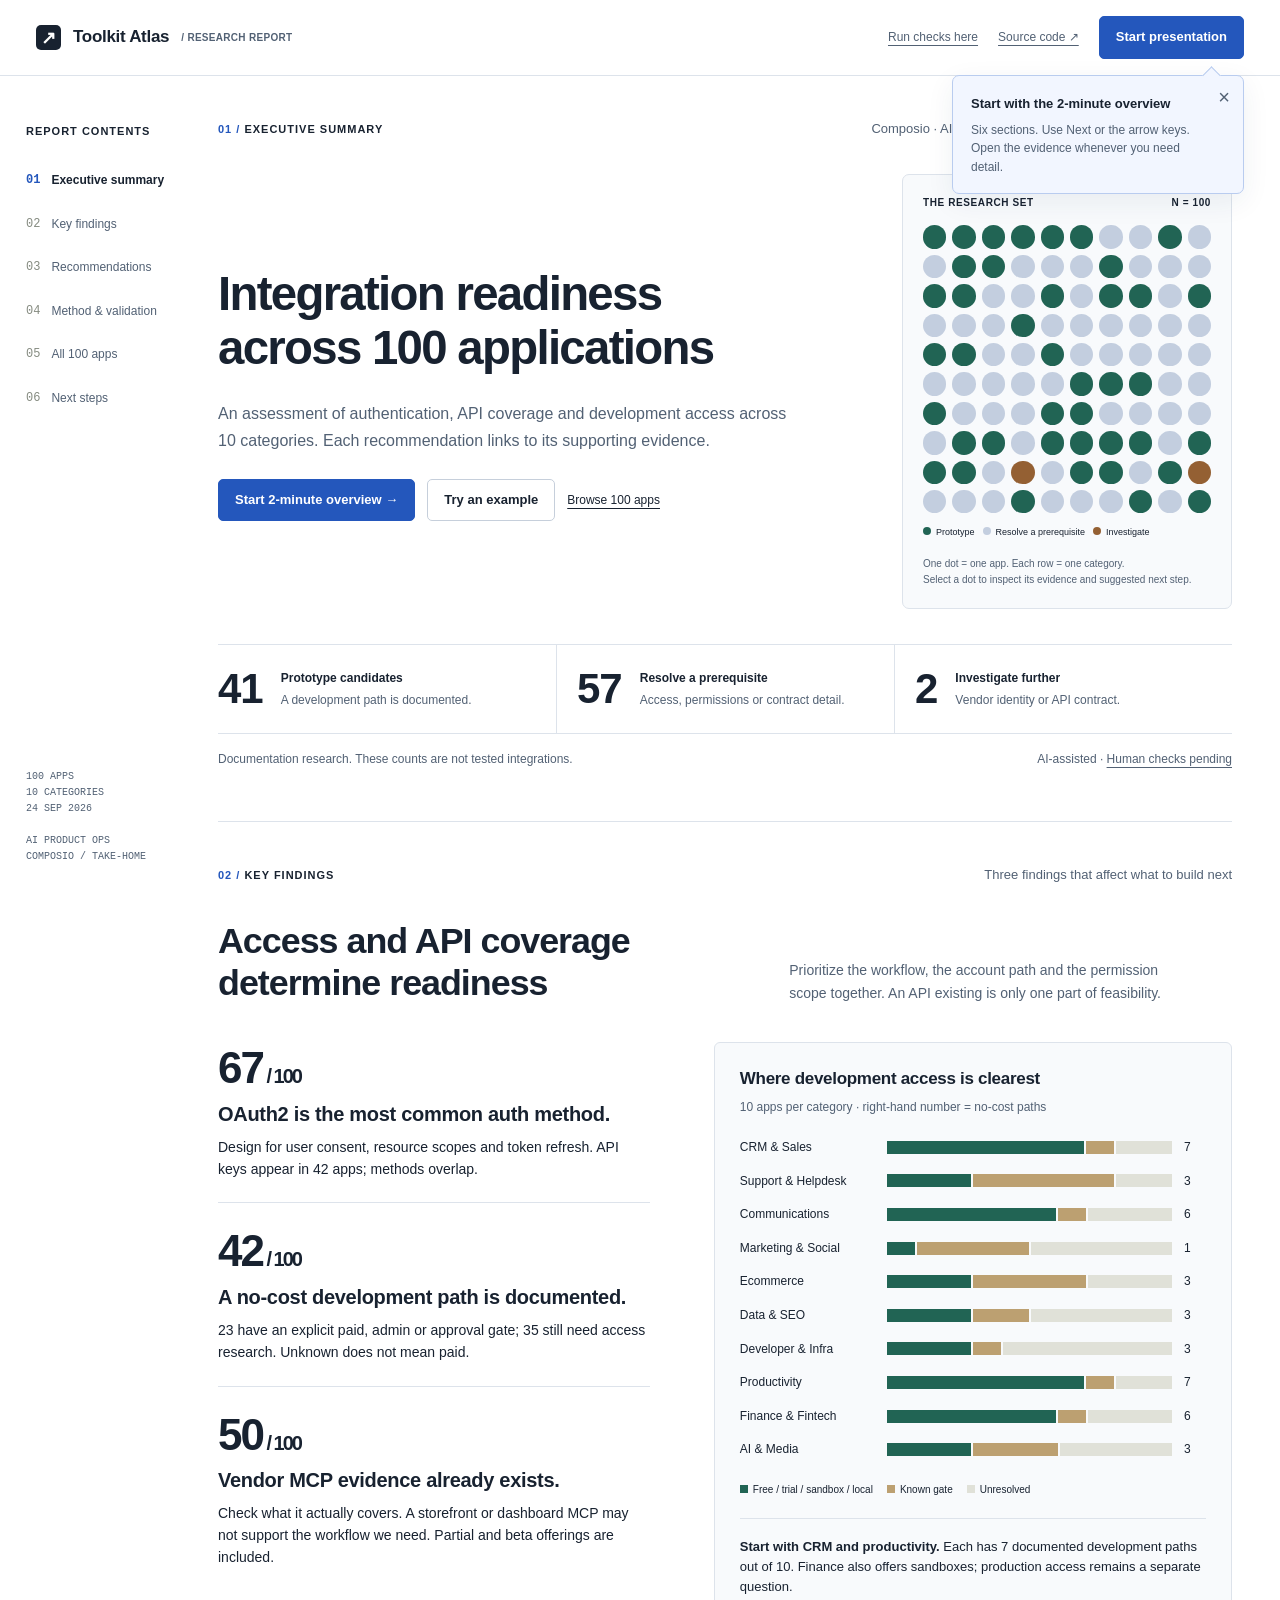
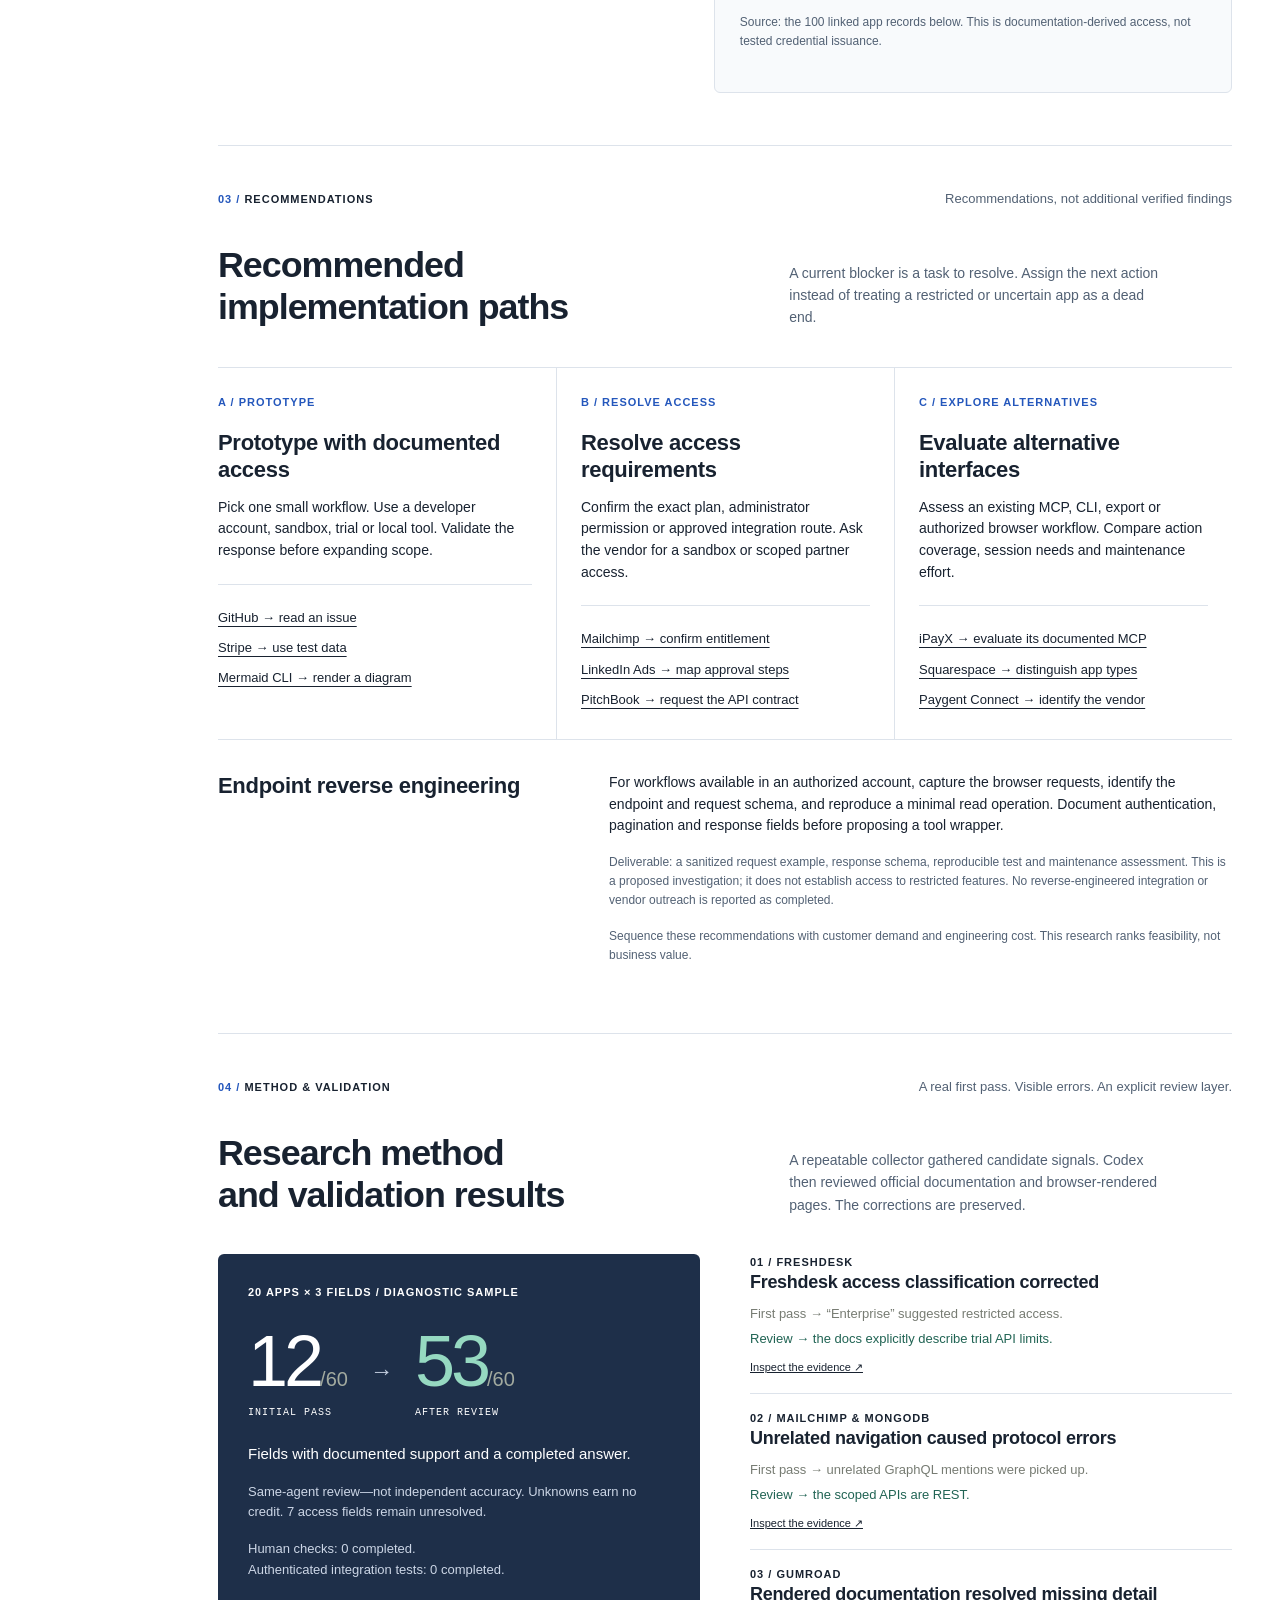
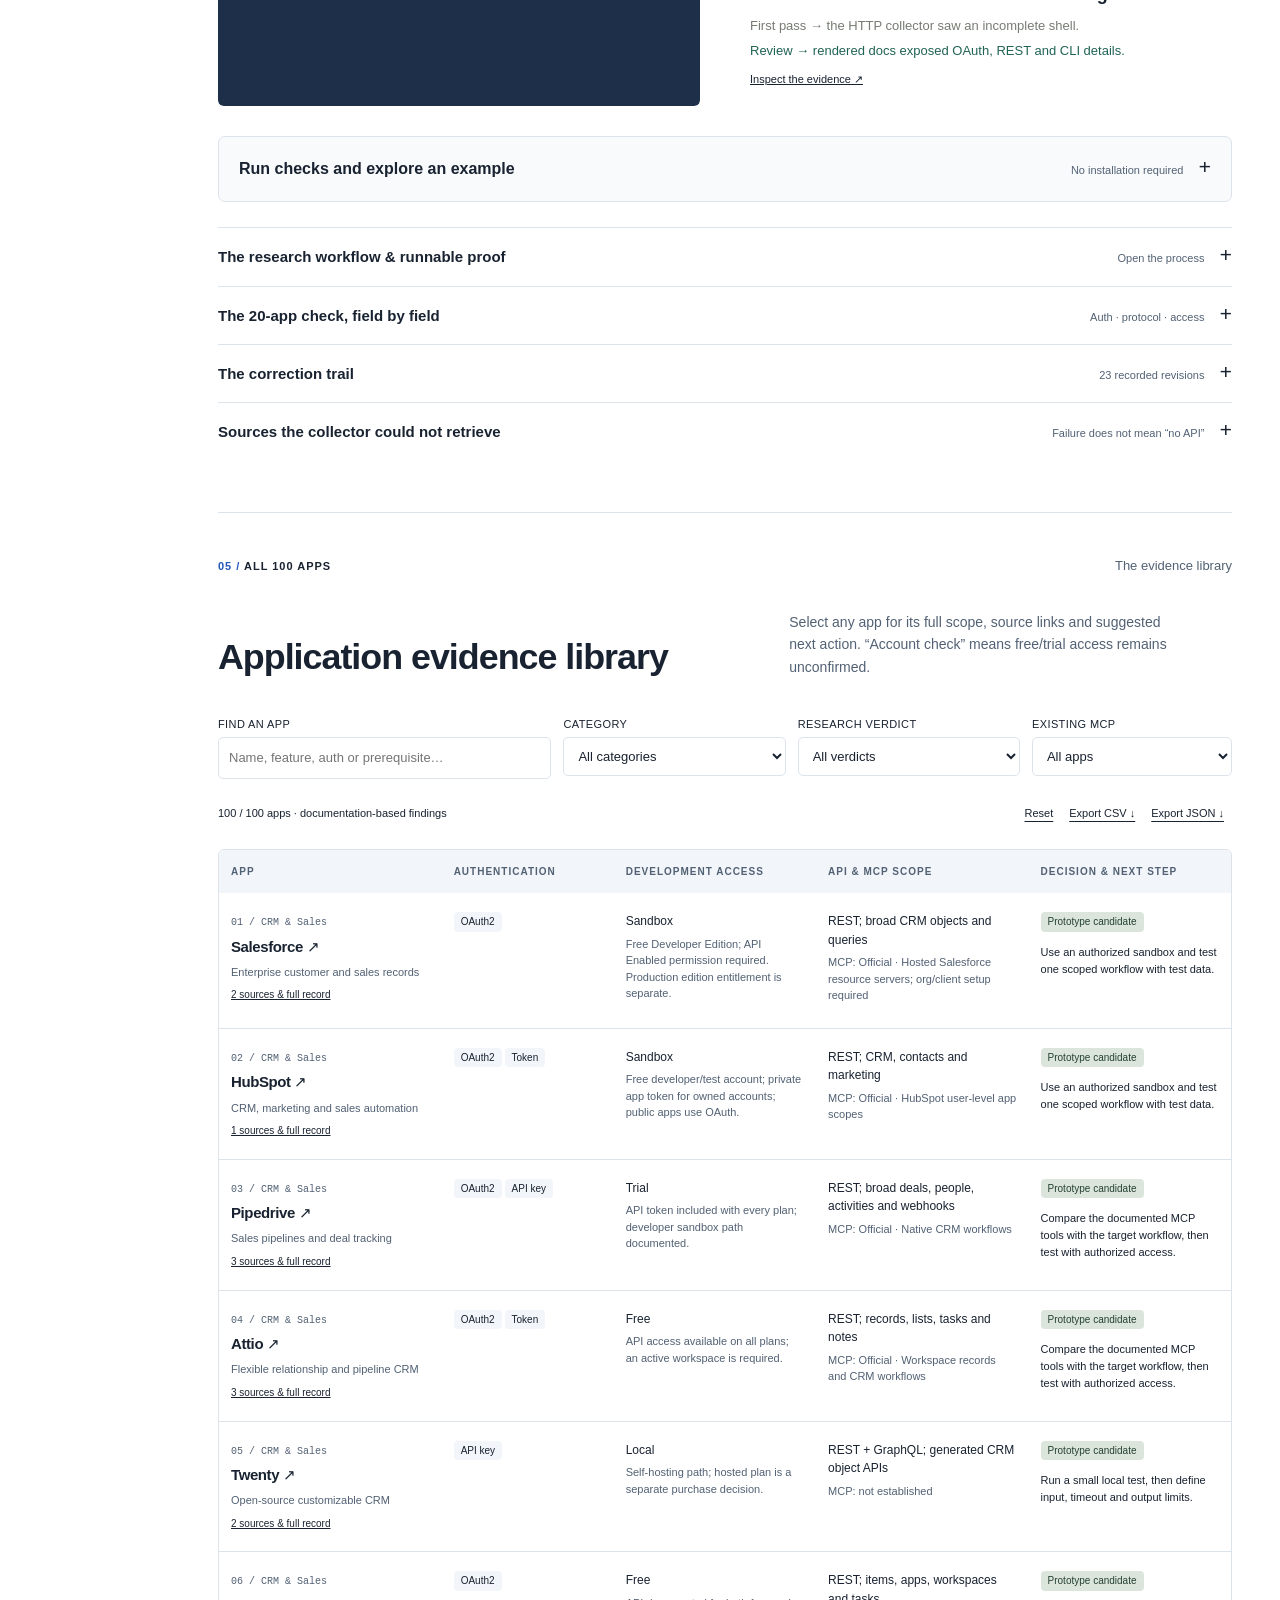
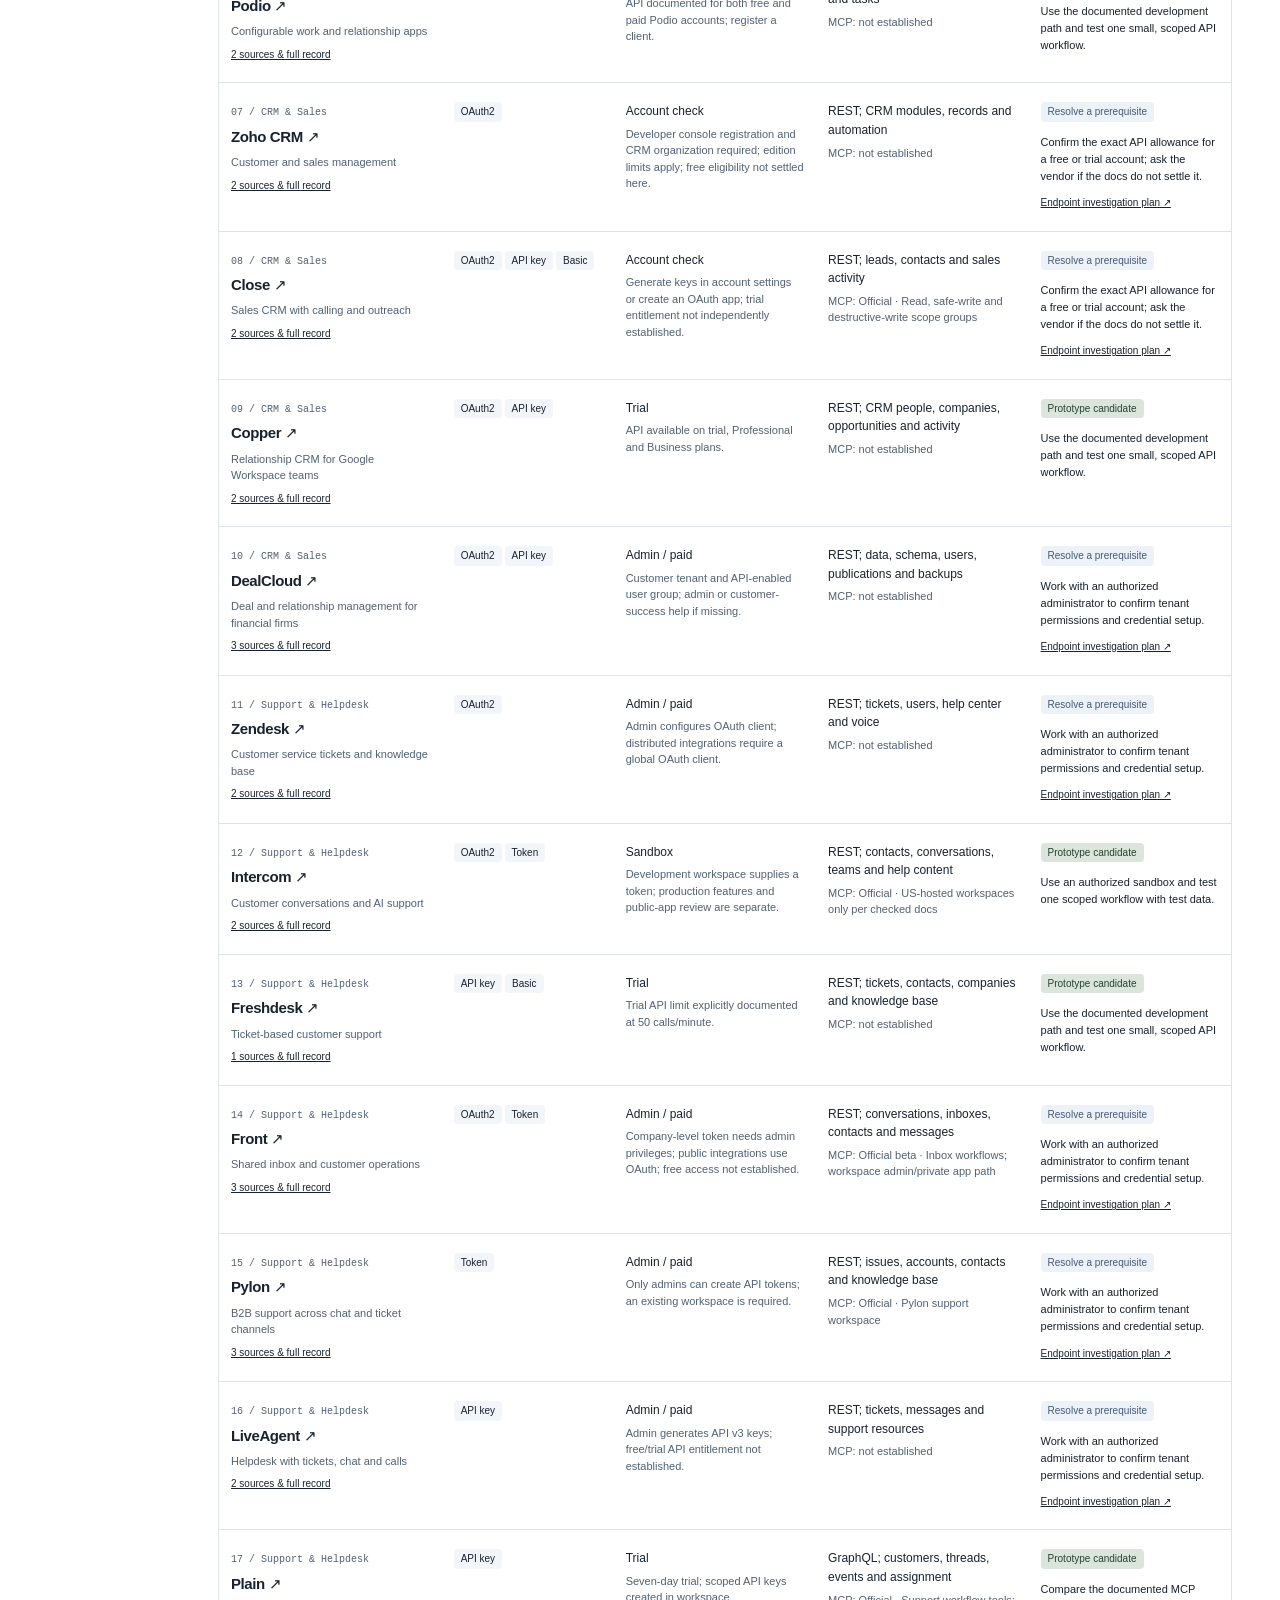
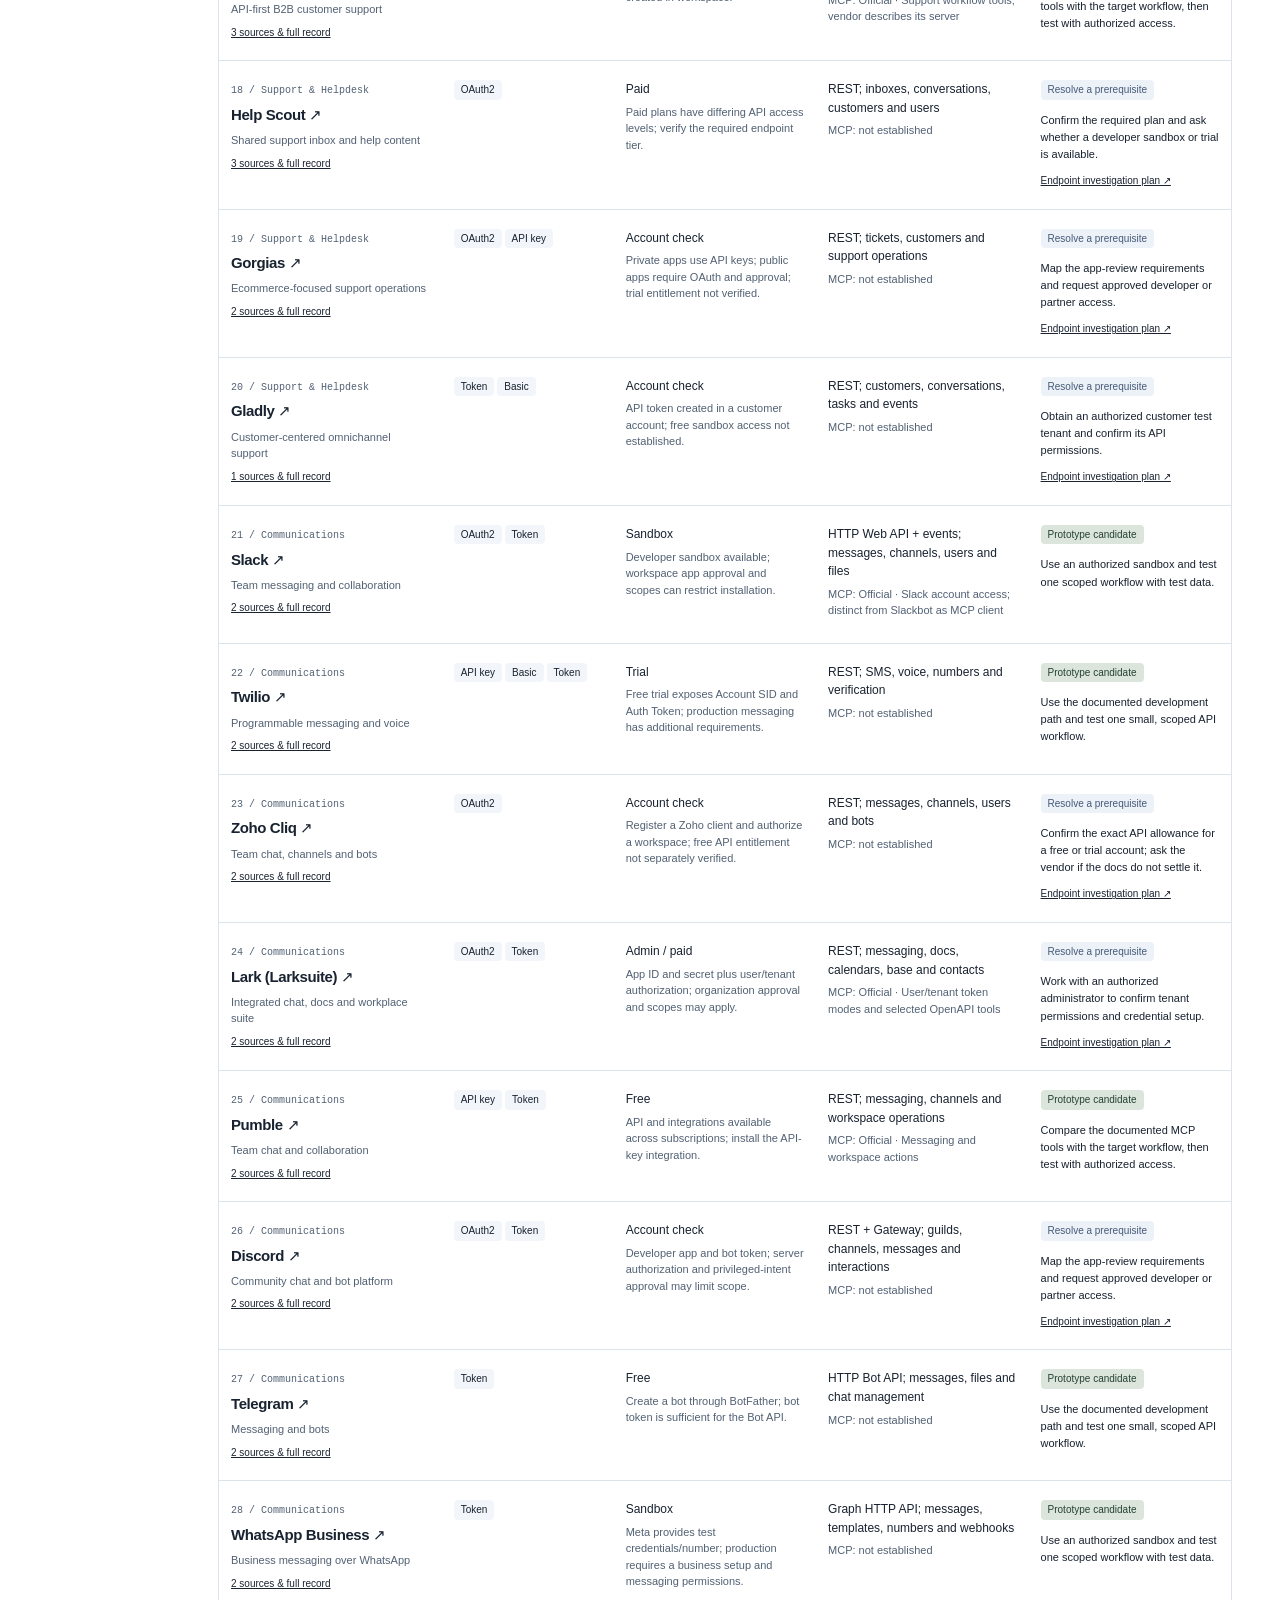
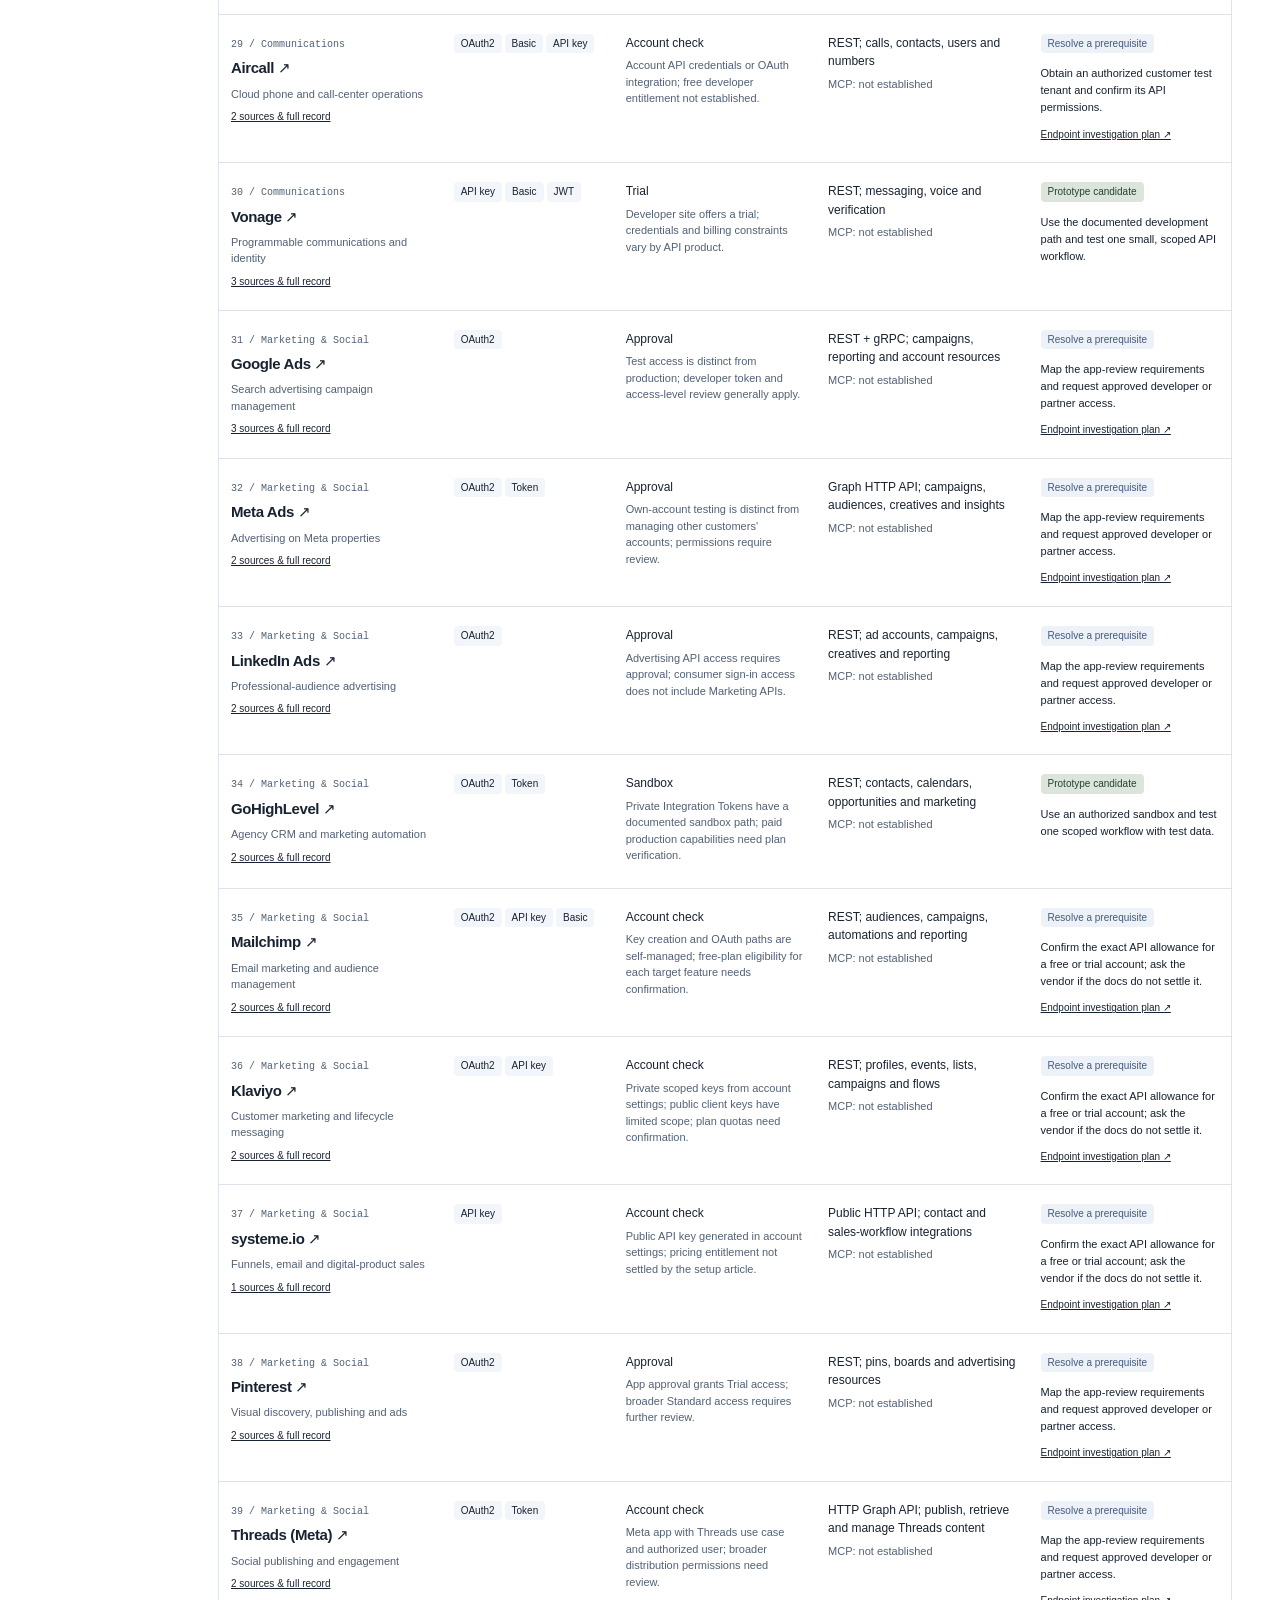
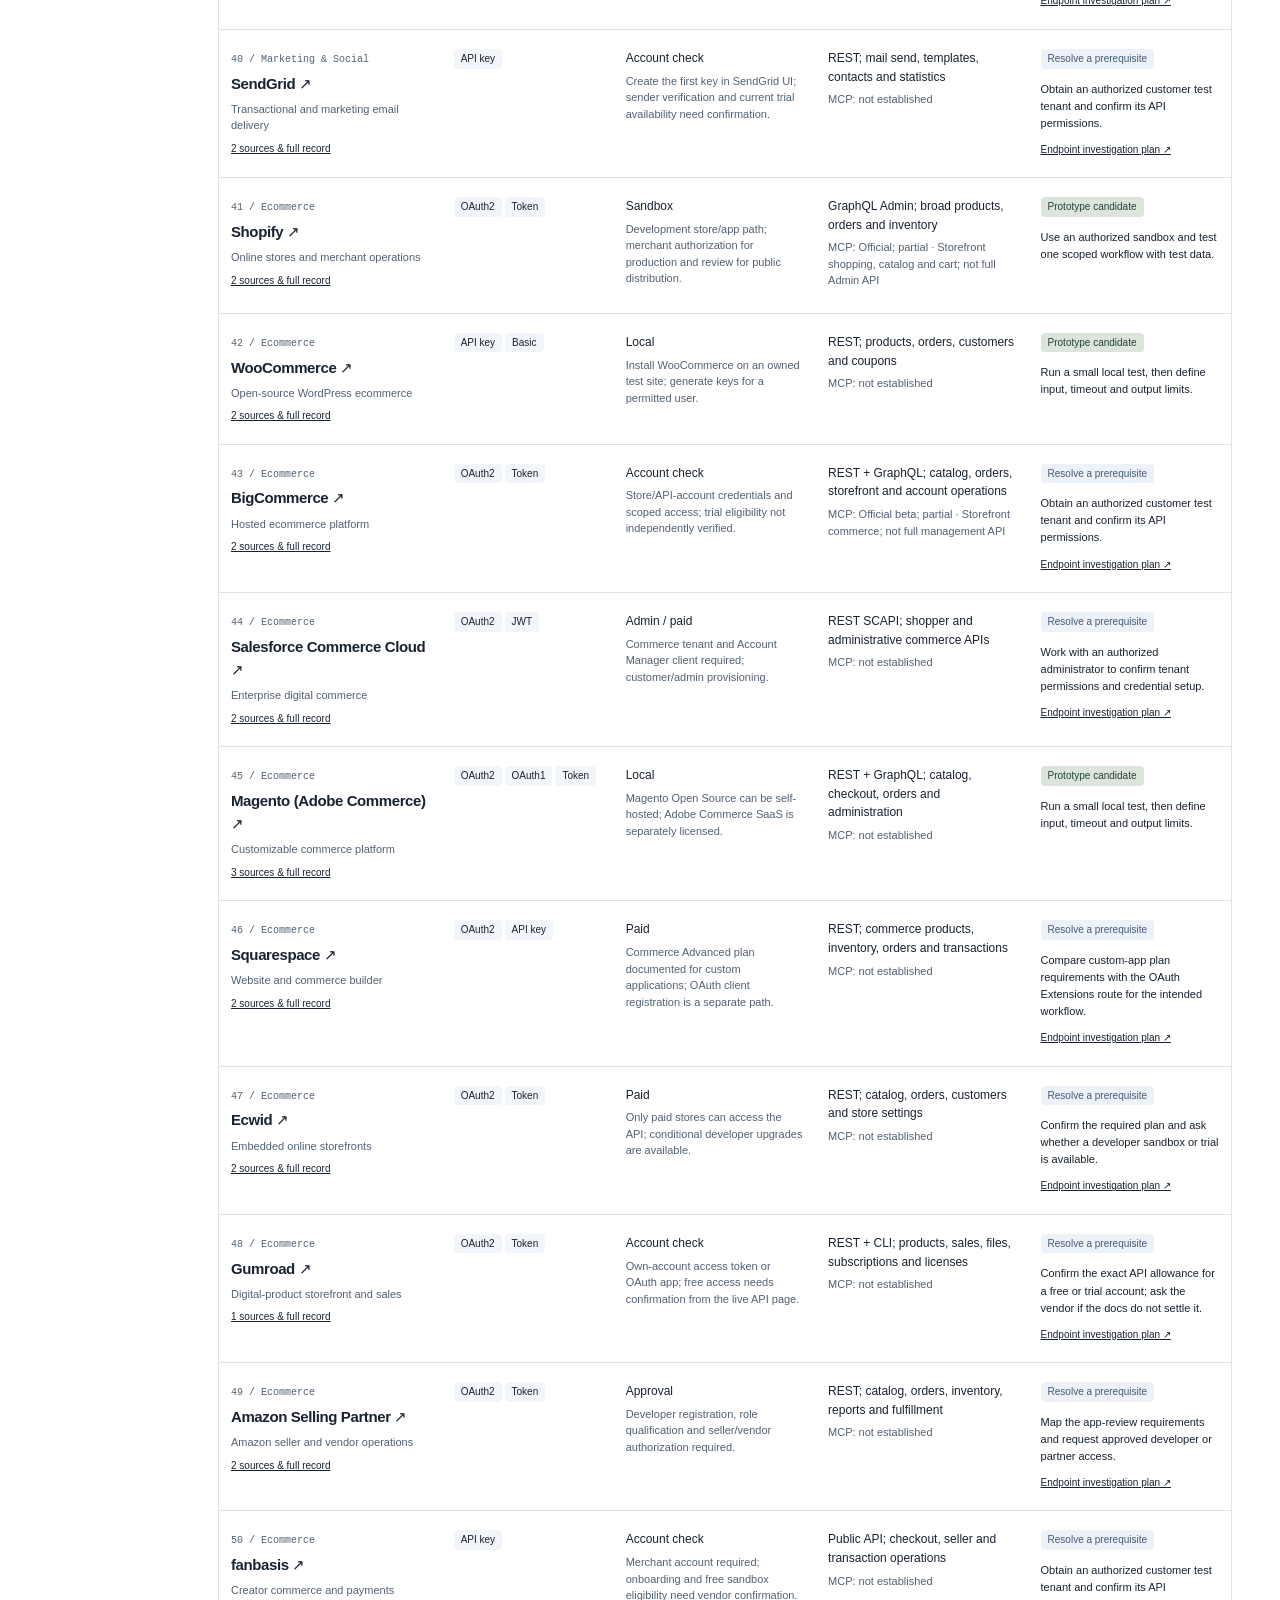
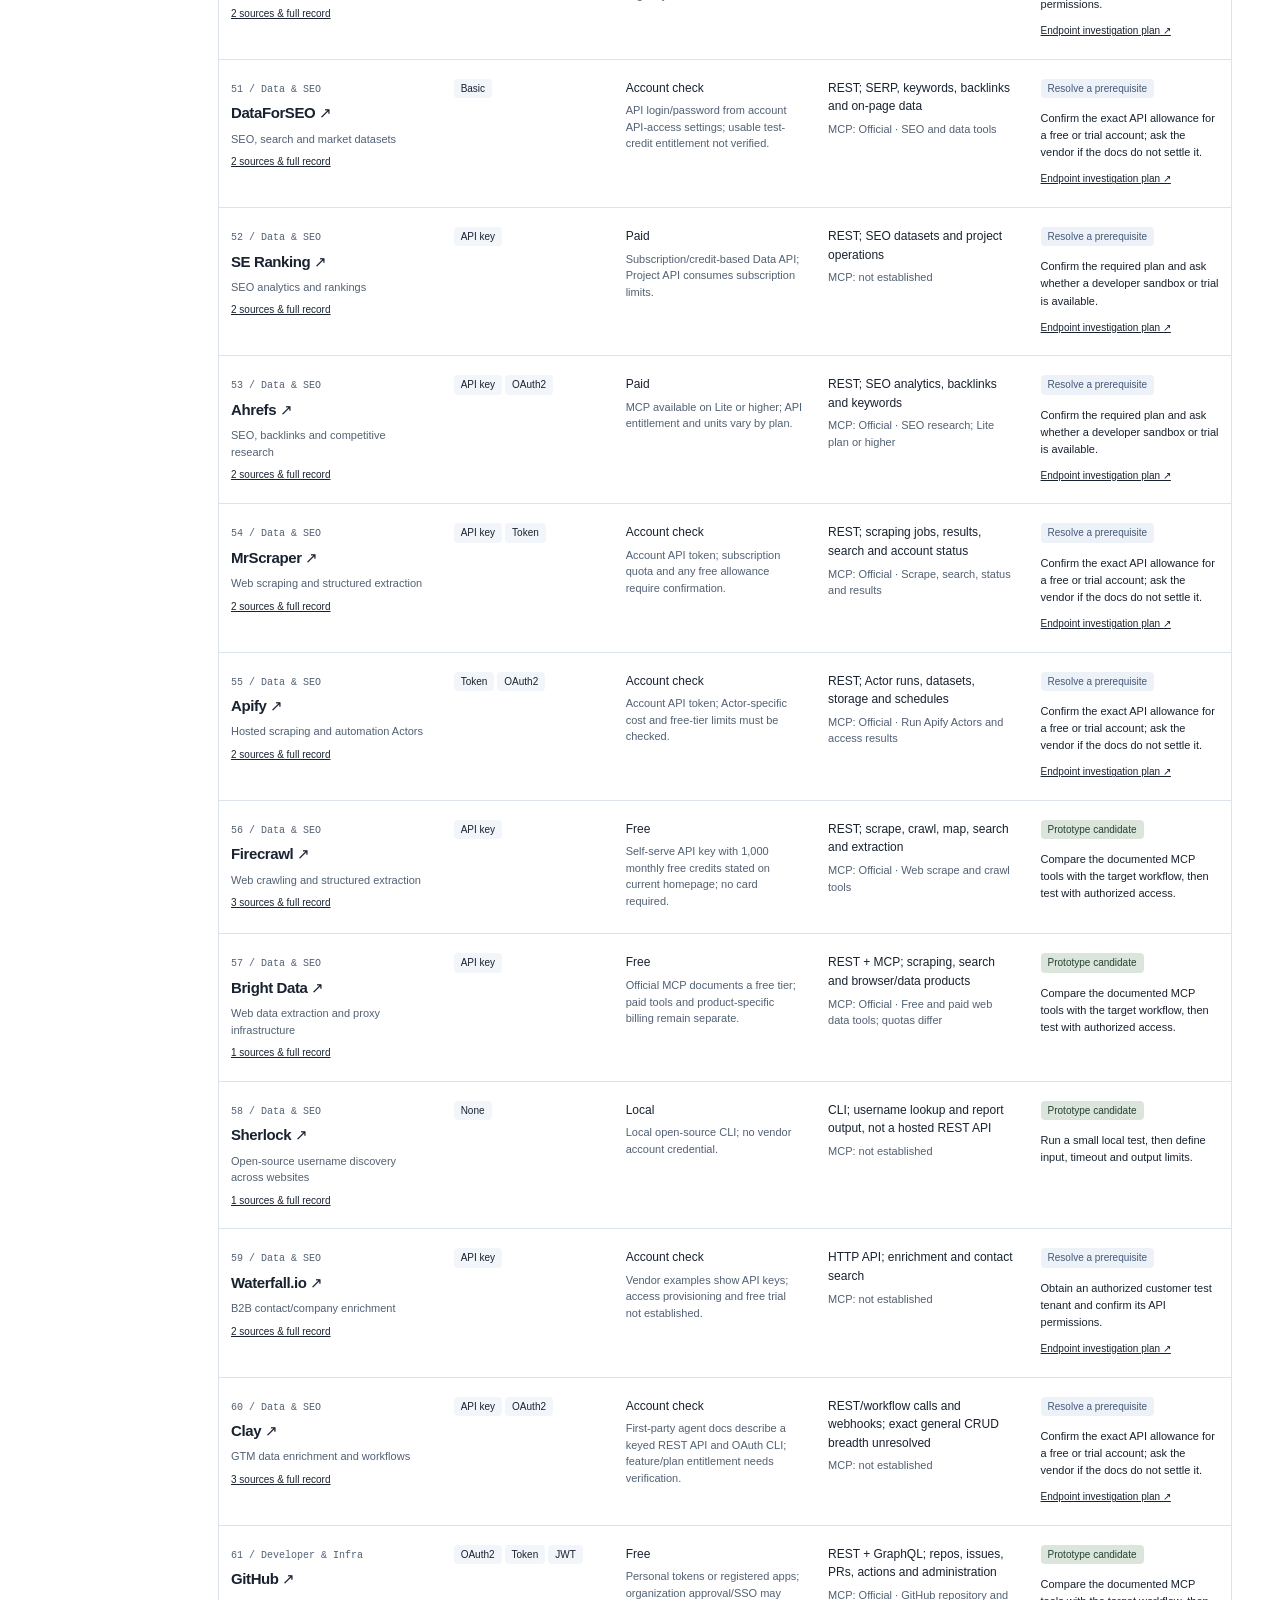
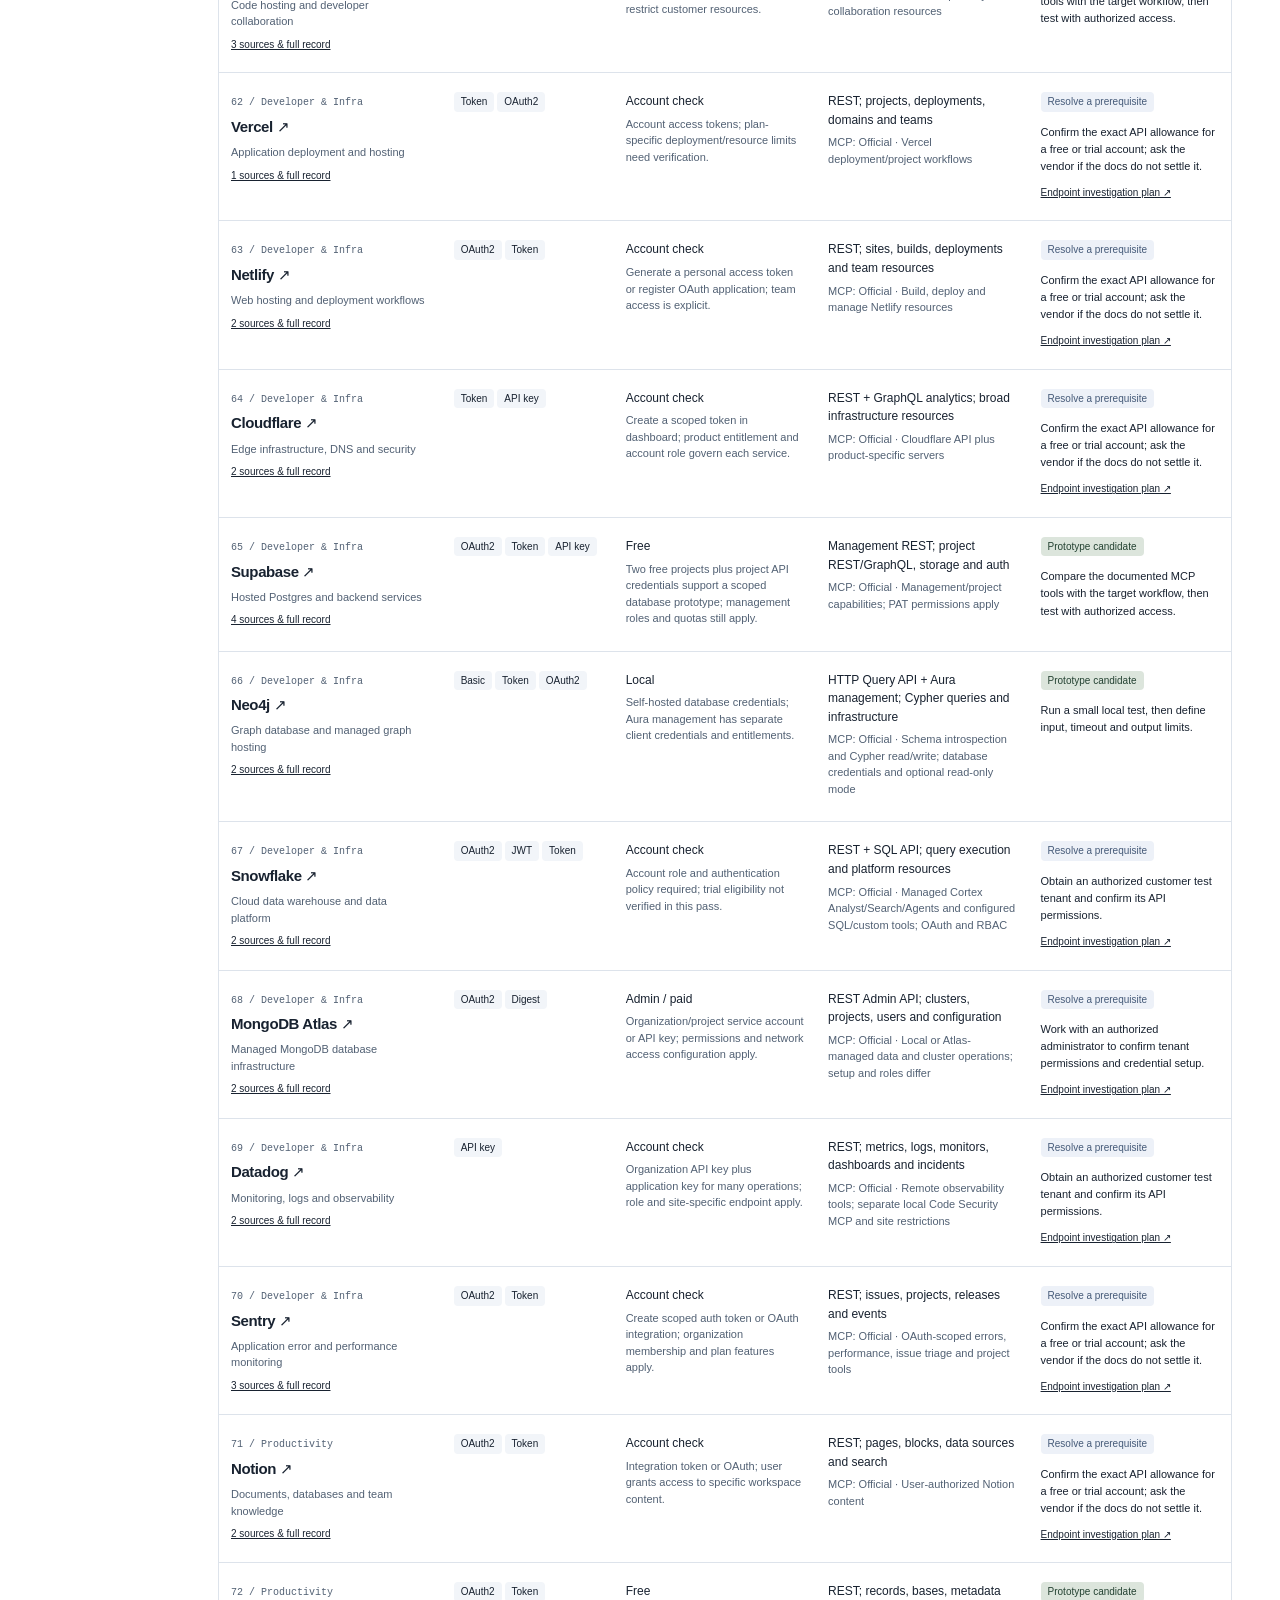
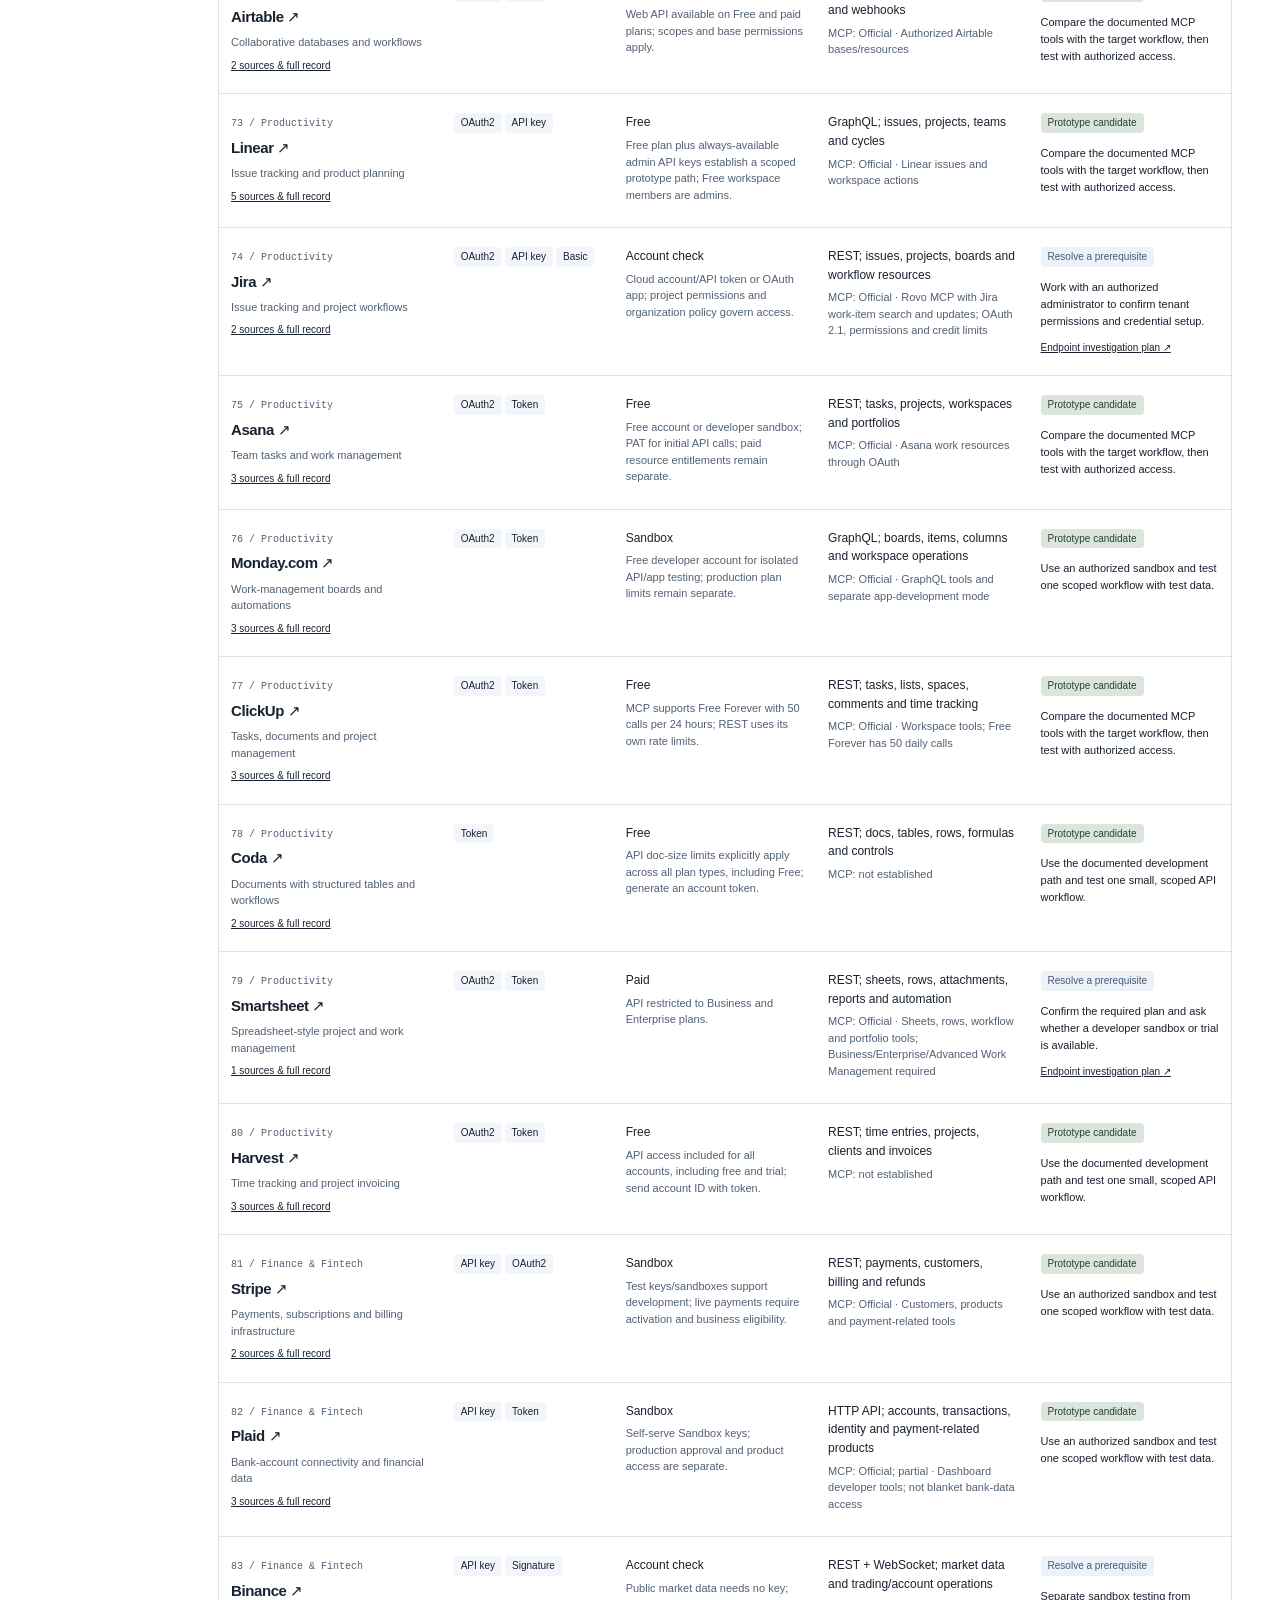
==== commit 25638394: "Add in-page verification tools and professional report navigation" ====
--- a/index.html
+++ b/index.html
@@ -2,40 +2,59 @@
 <html lang="en">
 <head>
 <meta charset="utf-8"><meta name="viewport" content="width=device-width,initial-scale=1">
-<meta name="description" content="100 apps, researched. A field guide to the next integration: evidence, access paths, priorities and verification.">
-<title>Toolkit Atlas — A field guide to 100 integrations</title>
+<meta name="description" content="Integration readiness assessment for 100 apps: access requirements, API coverage, evidence and implementation priorities.">
+<title>Toolkit Atlas — Integration Readiness Assessment</title>
 <link rel="icon" href="data:image/svg+xml,%3Csvg xmlns='http://www.w3.org/2000/svg' viewBox='0 0 32 32'%3E%3Crect width='32' height='32' fill='%23ed512f'/%3E%3Cpath d='M7 8h18v4h-7v13h-4V12H7z' fill='%231c201e'/%3E%3C/svg%3E">
 <style>
 :root{--paper:#f4f2eb;--ink:#202421;--muted:#62675e;--line:#d2d3c8;--accent:#e74e2c;--soft:#e9e8de;--build:#294a3d;--conditional:#d9cdb5;--investigate:#e74e2c;--white:#fffef9}*{box-sizing:border-box}html{scroll-behavior:smooth;scroll-padding-top:90px}body{margin:0;background:var(--paper);color:var(--ink);font:16px/1.55 'Helvetica Neue',Arial,sans-serif}button,input,select{font:inherit;color:inherit}button,a,summary{-webkit-tap-highlight-color:transparent}button,summary,select{cursor:pointer}a{color:inherit;text-underline-offset:4px}a:hover{color:var(--accent)}button:focus-visible,a:focus-visible,summary:focus-visible,input:focus-visible,select:focus-visible{outline:3px solid var(--accent);outline-offset:4px}button{border-radius:0}p{margin:0 0 16px}h1,h2,h3{font-weight:500;margin:0}h1{font-size:clamp(60px,6.8vw,108px);line-height:.97;letter-spacing:-6px}h1 em,h2 em{font-family:Georgia,serif;font-weight:400}h2{font-size:clamp(38px,4.4vw,64px);line-height:1.04;letter-spacing:-2.8px}h3{font-size:23px;line-height:1.25;letter-spacing:-.6px}.mono,.kicker,.eyebrow{font-family:'SFMono-Regular',Consolas,monospace}.kicker,.eyebrow{font-size:11px;letter-spacing:1.5px;text-transform:uppercase}.small{font-size:13px;line-height:1.6;color:var(--muted)}.lead{font-size:20px;line-height:1.5;max-width:630px}.topbar{position:sticky;top:0;z-index:20;background:var(--paper);border-bottom:1px solid var(--ink);height:72px;display:flex;align-items:center;justify-content:space-between;padding:0 36px;gap:20px}.wordmark{display:flex;align-items:center;gap:12px;text-decoration:none;font-size:18px;font-weight:650;letter-spacing:-.6px}.mark{background:var(--accent);width:25px;height:25px;display:grid;place-items:center;font-size:18px;line-height:1}.top-meta{font-size:11px;color:var(--muted)}.top-actions{display:flex;gap:18px;align-items:center}.outline,.solid{padding:9px 15px;border:1px solid var(--ink);background:none;font-size:12px;text-decoration:none}.solid{background:var(--ink);color:var(--paper)}.solid:hover{background:var(--accent);color:var(--ink)}.outline:hover{background:var(--soft)}.rail{position:fixed;left:28px;top:124px;width:128px;bottom:35px;display:flex;flex-direction:column;z-index:10}.rail nav{display:flex;flex-direction:column;gap:5px}.rail a{font-size:11px;padding:9px 0;text-decoration:none;color:var(--muted);display:flex;gap:11px}.rail a span{font-family:monospace;color:#858b80}.rail a.active{color:var(--ink);font-weight:bold}.rail a.active span{color:var(--accent)}.rail-foot{margin-top:auto;font:10px/1.6 monospace;color:var(--muted)}main{max-width:1430px;margin-left:180px;margin-right:44px}.chapter{padding:54px 0 66px;border-bottom:1px solid var(--ink);scroll-margin-top:90px}.chapter-label{display:flex;align-items:center;justify-content:space-between;margin-bottom:38px;gap:20px}.chapter-label .index{color:var(--accent)}.hero-layout{display:grid;grid-template-columns:1.35fr 1fr;gap:52px;align-items:center}.hero-copy h1{margin:5px 0 25px}.hero-copy .lead{font-size:18px;max-width:480px}.hero-actions{display:flex;gap:21px;align-items:center;margin-top:25px}.text-link{font-size:12px}.atlas-figure{margin:0;padding:0 0 0 16px}.figure-header{display:flex;justify-content:space-between;border-top:1px solid var(--ink);padding-top:11px;margin-bottom:20px;font-size:10px}.app-grid{display:grid;grid-template-columns:repeat(10,1fr);gap:7px}.app-dot{padding:0;aspect-ratio:1;border:0;background:var(--conditional);border-radius:50%;transition:transform .15s;color:transparent;font:9px monospace}.app-dot.Build{background:var(--build)}.app-dot.Investigate{background:var(--investigate)}.app-dot:hover,.app-dot:focus-visible{transform:scale(1.15);color:var(--white)}.app-dot.Conditional:hover,.app-dot.Conditional:focus-visible{color:var(--ink)}figcaption{font-size:10px;color:var(--muted);margin-top:16px;line-height:1.6}.figure-key{display:flex;gap:15px;margin-top:13px;flex-wrap:wrap;font-size:10px}.swatch{display:inline-block;width:8px;height:8px;border-radius:50%;margin-right:5px}.swatch.Build{background:var(--build)}.swatch.Conditional{background:var(--conditional)}.swatch.Investigate{background:var(--investigate)}.summary-band{display:grid;grid-template-columns:repeat(3,1fr);margin-top:48px;border-top:1px solid var(--ink);border-bottom:1px solid var(--line)}.summary-item{padding:22px 24px 20px 0;display:flex;gap:18px;align-items:center}.summary-item+.summary-item{padding-left:28px;border-left:1px solid var(--line)}.summary-item strong{font-size:53px;letter-spacing:-3px;font-weight:500;line-height:1}.summary-item b{font-size:13px;display:block;font-weight:550}.summary-item p{font-size:11px;color:var(--muted);margin:4px 0 0}.status-strip{font-size:11px;color:var(--muted);margin-top:16px;display:flex;justify-content:space-between;gap:20px}.section-title{display:grid;grid-template-columns:1.4fr 1fr;gap:55px;align-items:end;margin-bottom:38px}.section-title p{max-width:380px;margin-bottom:0}.signal-layout{display:grid;grid-template-columns:1fr 1.2fr;gap:64px}.signal{padding:22px 0;border-top:1px solid var(--line)}.signal:first-child{padding-top:0;border-top:0}.signal-number{font-size:44px;letter-spacing:-2px;color:var(--accent);line-height:1.2}.signal h3{font-size:20px;margin:7px 0 10px}.signal p{font-size:14px}.signal p:last-child{margin-bottom:0}.chart{padding:25px;background:var(--white);border:1px solid var(--line)}.chart h3{font-size:17px}.chart-caption{font-size:11px;color:var(--muted);margin:8px 0 22px}.chart-row{display:grid;grid-template-columns:125px 1fr 22px;gap:12px;align-items:center;font-size:11px;margin:15px 0}.chart-track{height:13px;display:flex;gap:2px}.chart-track span{height:100%}.self{background:var(--build)}.gate{background:#bca071}.unknown{background:#e0e1d8}.legend{display:flex;gap:14px;flex-wrap:wrap;font-size:10px;margin-top:23px}.legend i{width:8px;height:8px;display:inline-block;margin-right:5px}.chart-callout{font-size:13px;padding-top:18px;border-top:1px solid var(--line);margin-top:20px}.routes{display:grid;grid-template-columns:repeat(3,1fr);gap:0;border-top:1px solid var(--ink);border-bottom:1px solid var(--ink)}.route{padding:26px 24px 24px 0}.route+.route{border-left:1px solid var(--line);padding-left:24px}.route .kicker{color:var(--accent)}.route h3{margin:18px 0 13px;font-size:27px}.route p{font-size:14px}.route-examples{border-top:1px solid var(--line);padding-top:18px;margin-top:22px}.route-examples button{display:block;border:0;background:none;padding:5px 0;text-align:left;font-size:13px;text-decoration:underline;text-underline-offset:4px}.route-examples button:hover{color:var(--accent)}.route-footer{display:grid;grid-template-columns:1fr 1.8fr;gap:45px;padding-top:32px}.route-footer h3{font-size:24px}.route-footer p{font-size:14px}.route-footer .small{font-size:12px}.proof-layout{display:grid;grid-template-columns:1fr 1fr;gap:50px;margin-bottom:30px}.scoreboard{background:var(--ink);color:var(--paper);padding:30px}.scoreboard .small{color:#b8bdb2}.scores{display:flex;align-items:center;gap:22px;margin:24px 0}.scores strong{font-size:72px;letter-spacing:-4px;font-weight:400;line-height:1}.scores small{font-size:20px;color:#a2aa9f}.scores .arrow{font-size:23px;color:var(--accent)}.scores .after{color:#e8b880}.score-label{font:10px monospace;text-transform:uppercase;margin-top:10px;letter-spacing:1px}.case{border-top:1px solid var(--line);padding:16px 0}.case:first-child{padding-top:0;border-top:0}.case h3{font-size:18px;margin-bottom:10px}.case p{font-size:13px;margin-bottom:5px}.case .before{color:#777c73}.case .after{color:var(--build)}.case button{font-size:11px;border:0;padding:0;background:none;text-decoration:underline}.fold{border-top:1px solid var(--line);padding:17px 0}.fold>summary{display:flex;align-items:baseline;justify-content:space-between;gap:15px;list-style:none;font-size:15px}.fold>summary::-webkit-details-marker{display:none}.fold>summary:after{content:'+';font:21px monospace}.fold[open]>summary:after{content:'−'}.fold>summary small{font-size:11px;color:var(--muted);margin-left:auto}.fold-content{padding:25px 0 12px}.pipeline{display:grid;grid-template-columns:repeat(5,1fr);gap:22px;margin:10px 0 27px}.pipeline b{font:12px monospace;color:var(--accent)}.pipeline h3{font-size:17px;margin:7px 0}.pipeline p{font-size:12px;color:var(--muted)}.reproduce{display:grid;grid-template-columns:1fr 1fr;gap:35px}.reproduce p{font-size:13px}pre{background:var(--soft);padding:18px;overflow:auto;font:12px/1.75 monospace;margin:0}.audit-row{border-top:1px solid var(--line);padding:14px 0}.audit-row summary{font-size:13px;display:flex;justify-content:space-between;gap:15px}.audit-body{padding:12px 0;max-width:850px;font-size:12px;overflow-wrap:anywhere}.audit-body p{margin-bottom:9px}.sources{display:flex;flex-direction:column;gap:8px;font-size:12px;margin-top:16px;overflow-wrap:anywhere}.sources a:after{content:' ↗'}.filters{display:grid;grid-template-columns:1.5fr 1fr 1fr .9fr;gap:12px;margin-top:30px}.filters label{font-size:10px;text-transform:uppercase;letter-spacing:1px}.filters input,.filters select{display:block;width:100%;border:0;border-bottom:1px solid var(--ink);background:transparent;padding:12px 0;margin-top:4px;font-size:13px;letter-spacing:0;text-transform:none;border-radius:0}.toolbar{display:flex;justify-content:space-between;align-items:center;gap:20px;font-size:11px;margin:22px 0}.toolbar button{border:0;background:none;text-decoration:underline;text-underline-offset:4px;font-size:11px;padding:4px 8px}.table-shell{overflow:auto}table{border-collapse:collapse;width:100%;min-width:800px;font-size:12px;text-align:left}th{background:var(--ink);color:var(--paper);font-weight:400;font-size:10px;text-transform:uppercase;letter-spacing:1px;padding:14px 12px}td{vertical-align:top;padding:19px 12px;border-bottom:1px solid var(--line)}td:first-child{width:22%}td:nth-child(2){width:17%}td:nth-child(3){width:20%}td:nth-child(4){width:21%}td:nth-child(5){width:20%}td small{display:block;color:var(--muted);font-size:10px;margin:5px 0;line-height:1.5}.app-button{display:block;font-size:17px;background:none;border:0;font-weight:550;padding:0;margin:4px 0 6px;text-align:left;letter-spacing:-.4px}.app-button:hover{text-decoration:underline;text-underline-offset:4px}.id-label{font:10px monospace;color:var(--muted)}.pill{display:inline-block;font-size:10px;padding:2px 7px;background:var(--soft);margin:0 3px 4px 0}.pill.Build{background:#dce5dc;color:#244232}.pill.Conditional{background:#e7dfce}.pill.Investigate{background:#f4d7c9;color:#8d341d}.next-action{font-size:11px;margin-top:8px;line-height:1.55}.text-button{border:0;background:none;text-decoration:underline;font-size:10px;padding:0}.empty{text-align:center;padding:35px;color:var(--muted)}.handoff{display:grid;grid-template-columns:1fr 1fr;gap:55px}.handoff h3{margin-bottom:15px}.checklist{padding:0;list-style:none;margin:0}.checklist li{display:flex;gap:13px;border-top:1px solid var(--line);padding:14px 0;font-size:13px}.checklist .check-num{font:11px monospace;color:var(--accent);padding-top:3px}.callout{border-left:3px solid var(--accent);padding-left:18px;margin:23px 0;font-size:14px}.footer{padding:24px 0 85px;display:flex;justify-content:space-between;font-size:10px;color:var(--muted);gap:20px}.footer a{margin-left:15px}.deck-controls{display:none;position:fixed;bottom:0;left:0;right:0;z-index:25;height:62px;background:var(--ink);color:var(--paper);align-items:center;justify-content:space-between;padding:0 35px;font-size:12px}.deck-controls button{background:none;color:inherit;border:1px solid #70776c;padding:8px 15px;font-size:12px}.deck-controls button:disabled{opacity:.3;cursor:default}.present .chapter{display:none;min-height:calc(100vh - 136px);padding-bottom:92px;border:0}.present .chapter.selected{display:block}.present .deck-controls{display:flex}.present .footer{display:none}.present .rail-foot{display:none}.present{padding-bottom:62px}.dialog{width:min(730px,calc(100% - 28px));max-height:90vh;border:1px solid var(--ink);padding:0;background:var(--paper);color:var(--ink)}.dialog::backdrop{background:rgba(21,28,24,.55)}.dialog-top{display:flex;justify-content:space-between;align-items:center;padding:20px 27px;border-bottom:1px solid var(--line);position:sticky;top:0;background:var(--paper);z-index:1}.dialog-top button{background:none;border:0;font-size:25px;line-height:1}.dialog-content{padding:25px 30px 35px}.dialog h2{font-size:45px;margin:8px 0 15px}.dialog h3{font-size:16px;margin:22px 0 9px}.dialog p{font-size:14px}.detail-columns{display:grid;grid-template-columns:1fr 1fr;gap:28px}.detail-next{border-top:1px solid var(--ink);margin-top:23px;padding-top:3px}.dialog .small{font-size:12px}.skip{position:fixed;left:10px;top:-100px;z-index:99;padding:10px;background:var(--ink);color:white}.skip:focus{top:10px}noscript{display:block;padding:25px;background:#f3dcc8}.mobile-hint{display:none}
 @media(min-width:761px){.present .chapter{padding-top:22px;padding-bottom:28px}.present .chapter-label{margin-bottom:22px}.present h1{font-size:72px;letter-spacing:-4px}.present h2{font-size:45px;letter-spacing:-2px}.present .hero-layout{gap:38px}.present .atlas-figure{max-width:280px;margin-left:auto;width:100%}.present .hero-copy .lead{font-size:16px}.present .hero-copy h1{margin-bottom:20px}.present .hero-actions{margin-top:17px}.present .summary-band{margin-top:25px}.present .summary-item{padding-top:15px;padding-bottom:15px}.present .summary-item strong{font-size:43px}.present .section-title{margin-bottom:24px}.present .signal{padding:13px 0}.present .signal:first-child{padding-top:0}.present .signal-number{font-size:30px}.present .signal h3{font-size:17px;margin:4px 0 6px}.present .signal p{font-size:12px}.present .chart{padding:18px}.present .chart-row{margin:7px 0}.present .chart-caption{margin-bottom:10px}.present .chart-callout{font-size:11px;margin:12px 0 8px;padding-top:12px}.present .chart .small{font-size:10px;margin:0}.present .legend{margin-top:14px}.present .route{padding-top:19px;padding-bottom:15px}.present .route h3{font-size:23px;margin:12px 0 10px}.present .route p{font-size:12px}.present .route-examples{margin-top:15px;padding-top:10px}.present .route-footer{padding-top:22px}.present .route-footer h3{font-size:22px}.present .route-footer p{font-size:12px;margin-bottom:9px}.present .route-footer .small{font-size:11px}.present .proof-layout{margin-bottom:20px}.present .scoreboard{padding:24px}.present .scores strong{font-size:62px}.present .case p{font-size:12px}.present .case{padding:12px 0}.present .case h3{font-size:17px}.present .fold{padding:11px 0}}
 @media(min-width:1600px){main{margin-left:auto;margin-right:auto;padding-left:130px;max-width:1430px}}@media(max-width:1100px){.rail{display:none}main{margin:0 35px}.topbar{padding:0 35px}.hero-layout{gap:38px}h1{font-size:82px}.signal-layout{gap:35px}.top-meta{display:none}}@media(max-width:760px){html{scroll-padding-top:75px}.topbar{height:62px;padding:0 20px}.top-actions{gap:12px}.top-actions>a{display:none}main{margin:0 21px}.chapter{padding:31px 0 42px}.chapter-label{margin-bottom:27px}.chapter-label .small{display:none}.hero-layout{grid-template-columns:1fr;gap:35px}h1{font-size:66px;letter-spacing:-3.8px}.hero-copy .lead{font-size:17px}.atlas-figure{padding:0;max-width:380px}.app-grid{gap:7px}.summary-band{margin-top:30px}.summary-item{display:block;padding:18px 9px 18px 0}.summary-item+.summary-item{padding-left:15px}.summary-item strong{font-size:43px;display:block;margin-bottom:10px}.summary-item b{font-size:11px}.summary-item p{font-size:10px}.status-strip{flex-direction:column;gap:7px}.section-title{grid-template-columns:1fr;gap:22px;margin-bottom:28px}h2{font-size:43px;letter-spacing:-2px}.signal-layout,.proof-layout,.route-footer,.handoff,.reproduce{grid-template-columns:1fr;gap:27px}.signal-number{font-size:36px}.routes{grid-template-columns:1fr}.route,.route+.route{padding:23px 0;border-left:0}.route+.route{border-top:1px solid var(--line)}.route h3{margin-top:10px}.route-examples{margin-top:12px;padding-top:10px}.pipeline{grid-template-columns:1fr 1fr}.filters{grid-template-columns:1fr 1fr;gap:17px}.toolbar{align-items:flex-start;flex-direction:column;gap:8px}.toolbar button:first-child{padding-left:0}.chart{padding:20px 16px}.chart-row{grid-template-columns:110px 1fr 20px;gap:8px}.footer{flex-direction:column;gap:10px}.footer a{margin:0 13px 0 0}.mobile-hint{display:block}.detail-columns{grid-template-columns:1fr;gap:0}.dialog-content{padding:22px}.dialog h2{font-size:35px}.deck-controls{padding:0 17px}.fold>summary small{display:none}}@media(prefers-reduced-motion:reduce){html{scroll-behavior:auto}.app-dot{transition:none}}@media print{.topbar,.rail,.top-actions,.deck-controls,.filters,.toolbar,.hero-actions,.dialog,.footer,.skip{display:none!important}main{margin:0}.chapter,.present .chapter{display:block!important;min-height:0;break-after:page;padding:20px 0}h1{font-size:65px}h2{font-size:40px}.table-shell{overflow:visible}table{min-width:0;font-size:9px}td{padding:9px 6px}.app-button{font-size:12px}.scoreboard{border:1px solid var(--ink);background:white;color:var(--ink)}.scoreboard .small{color:var(--muted)}body{background:white}.chapter:last-of-type{break-after:auto}}
+
+/* Report interface: restrained typography, explicit navigation, readable evidence. */
+:root{--paper:#ffffff;--ink:#182230;--muted:#526174;--line:#dde3eb;--accent:#2457bc;--soft:#f2f5f9;--build:#216454;--conditional:#c3cedf;--investigate:#946033;--white:#f8fafc}
+body{font-family:-apple-system,BlinkMacSystemFont,"Segoe UI",Arial,sans-serif;font-size:15px;-webkit-font-smoothing:antialiased}
+h1,.present h1{font-size:clamp(34px,3.7vw,52px);line-height:1.14;letter-spacing:-1.7px;font-weight:650}
+h2,.present h2{font-size:clamp(28px,2.8vw,38px);line-height:1.18;letter-spacing:-1px;font-weight:620}
+h3{font-weight:600;letter-spacing:-.3px}h1 em,h2 em{font:inherit}.kicker,.eyebrow{font-family:inherit;font-size:11px;font-weight:650;letter-spacing:1px}.topbar{height:76px;border-color:var(--line);background:#fffffffa}.wordmark{font-size:17px;letter-spacing:-.3px}.mark{background:var(--ink);color:white;border-radius:5px}.top-actions{gap:20px}.top-actions>a{font-size:12px}.top-meta{letter-spacing:.3px;font-size:10px}.solid,.outline{border-radius:5px;padding:11px 16px;font-size:13px;font-weight:550;line-height:1.4;white-space:nowrap}.solid{background:var(--accent);border-color:var(--accent);color:#fff}.solid:hover{background:#1c4494;color:#fff}.outline{border-color:#c6cfdb;background:white}.outline:hover{background:var(--soft)}.rail{width:158px;left:26px;top:123px}.rail a{font-size:12px;padding:10px 0}.rail .active{color:var(--accent)}main{margin-left:218px;margin-right:48px;max-width:1310px}.chapter{border-color:var(--line);padding:43px 0 52px}.chapter-label{margin-bottom:34px}.hero-layout{grid-template-columns:1.5fr 1fr;gap:44px}.hero-copy .lead{font-size:16px;max-width:600px;color:var(--muted);line-height:1.7}.hero-actions{flex-wrap:wrap;gap:12px}.hero-actions .text-link{font-size:12px}.atlas-figure{max-width:330px;width:100%;margin-left:auto;background:var(--white);padding:20px;border:1px solid var(--line);border-radius:7px}.figure-header{border-top:0;margin-bottom:15px;padding-top:0}.figure-header .mono{font-family:inherit;font-size:10px;font-weight:600;letter-spacing:.6px}.app-grid{gap:6px}.figure-key{gap:8px;font-size:9px}.summary-band{margin-top:35px;border-color:var(--line)}.summary-item strong{font-size:42px;letter-spacing:-1px;font-weight:600}.summary-item b{font-size:12px;font-weight:600}.summary-item p{font-size:12px}.summary-item{padding:23px 15px 23px 0}.summary-item+.summary-item{padding-left:20px}.status-strip{font-size:12px}.section-title{grid-template-columns:1.2fr 1fr;gap:40px}.section-title .small{font-size:14px}.route h3,.present .route h3{font-size:22px}.routes{border-color:var(--line)}.chart{border-radius:6px}.chart-caption,.chart-row,.chart .small,.present .chart .small{font-size:12px}.chart-row{grid-template-columns:135px 1fr 22px}.signal-number{color:var(--ink);font-weight:600}.route-footer h3{font-size:22px}.scoreboard{border-radius:6px;background:#1e2f49;color:#fff}.scoreboard .small{color:#ccd6e6}.scores .after{color:#96d9c1}.scores .arrow{color:#c3cedf}.fold>summary{font-weight:550}.fold>summary small{font-weight:400}.filters input,.filters select{border:1px solid var(--line);border-radius:5px;padding:10px;background:white}.filters label{font-size:11px;letter-spacing:.4px}.table-shell{border:1px solid var(--line);border-radius:6px}th{background:var(--soft);color:var(--muted);font-weight:650;font-size:10px}td small{font-size:11px}.app-button{font-size:15px}.pill{border-radius:4px}.pill.Conditional{background:#edf1f8;color:#455a78}.pill.Investigate{background:#f6eddf;color:#855d31}.dialog{border-radius:9px;border-color:var(--line);background:white}.dialog-top{background:white}.dialog h2{font-size:32px;letter-spacing:-.7px}.detail-next{border-color:var(--line)}.deck-controls{background:#1e2f49;color:white}.deck-controls button{border-radius:4px}.deck-controls span{font-size:12px}.presentation-entry{position:relative}.tour-hint{position:absolute;right:0;top:calc(100% + 16px);width:292px;padding:18px 28px 16px 18px;border:1px solid #b9ccef;border-radius:7px;background:#f2f6ff;color:var(--ink);font-size:12px;box-shadow:0 8px 28px #23385912;z-index:35}.tour-hint:before{content:"";position:absolute;right:25px;top:-7px;width:12px;height:12px;transform:rotate(45deg);background:#f2f6ff;border-left:1px solid #b9ccef;border-top:1px solid #b9ccef}.tour-hint strong{font-size:13px;display:block;margin-bottom:7px}.tour-hint p{margin:0;color:var(--muted)}.tour-hint button{position:absolute;right:7px;top:5px;border:0;background:none;font-size:20px;color:var(--muted)}[hidden]{display:none!important}.lab{margin:25px 0;border:1px solid var(--line);border-radius:7px;padding:0;background:var(--white)}.lab>summary{padding:20px;font-size:16px}.lab .fold-content{padding:0 22px 24px}.lab-intro{font-size:13px;color:var(--muted);max-width:780px}.lab-tabs{display:flex;gap:6px;border-bottom:1px solid var(--line);margin:20px 0;flex-wrap:wrap}.lab-tabs button{border:0;border-bottom:2px solid transparent;padding:11px 15px;background:none;font-size:13px}.lab-tabs button[aria-pressed="true"]{border-bottom-color:var(--accent);color:var(--accent);font-weight:600}.example-layout{display:grid;grid-template-columns:180px 1fr;gap:30px}.example-steps{display:flex;flex-direction:column;gap:6px}.example-steps button{padding:11px;text-align:left;border:1px solid transparent;background:none;font-size:12px;border-radius:4px}.example-steps button[aria-pressed="true"]{border-color:#c4d3eb;background:#edf3fc;color:var(--accent);font-weight:600}.example-body{min-height:260px;background:white;padding:22px;border:1px solid var(--line);border-radius:5px}.example-body h3{font-size:21px;margin:8px 0 13px}.example-body p{font-size:14px}.example-controls{display:flex;gap:10px;margin-top:20px}.lab h3{font-size:20px;margin-bottom:12px}.lab-actions{display:flex;align-items:center;gap:12px;flex-wrap:wrap;margin:17px 0}.lab .run-status{font-size:13px;color:var(--muted);margin:16px 0}.check-results{padding:0;list-style:none;font-size:13px}.check-results li{border-top:1px solid var(--line);padding:10px 0;display:flex;gap:15px}.check-results strong{color:var(--build);min-width:34px}.check-results .failed{color:#a13532}.run-summary{display:flex;flex-wrap:wrap;gap:22px;background:white;border:1px solid var(--line);border-radius:5px;padding:18px;margin:18px 0}.run-summary b{display:block;font-size:24px}.run-summary span{font-size:12px;color:var(--muted)}.lab pre{font-size:12px;max-height:360px;white-space:pre-wrap;overflow-wrap:anywhere;background:#eef2f7;border-radius:4px}.lab .source-code{margin-top:20px;font-size:12px}.lab .source-code summary{margin-bottom:12px}.endpoint{font-size:12px;background:#edf1f7;padding:14px;overflow-wrap:anywhere;border-radius:4px}.runtime-note{font-size:12px;color:var(--muted);max-width:770px}.present .hero-copy h1{font-size:42px;letter-spacing:-1.3px}.present .atlas-figure{max-width:280px}.present .chapter{padding-top:25px;padding-bottom:45px}.present .hero-layout{grid-template-columns:1.5fr 1fr}.present .summary-item strong{font-size:36px}.present .hero-actions .solid,.present .hero-actions .outline{font-size:12px}.footer{border-top:1px solid var(--line)}
+@media(min-width:1600px){main{margin-left:auto;margin-right:auto;padding-left:130px;max-width:1430px}}
+@media(max-width:1100px){main{margin:0 32px}.rail{display:none}.hero-layout{gap:28px}.topbar{padding:0 32px}.top-actions{gap:14px}}
+@media(max-width:760px){.topbar{height:66px;padding:0 18px}.top-actions .source-link{display:none}.top-actions>a{display:none}.top-actions{gap:8px}.wordmark{font-size:15px}.top-actions .solid{font-size:11px;padding:9px 11px}main{margin:0 20px}.hero-layout,.present .hero-layout{grid-template-columns:1fr}.hero-copy h1,.present .hero-copy h1{font-size:36px;letter-spacing:-1px}.hero-copy .lead{font-size:15px}.atlas-figure,.present .atlas-figure{margin:0;max-width:360px}.section-title{grid-template-columns:1fr;gap:20px}.summary-item strong{font-size:32px}.summary-item+.summary-item{padding-left:12px}.summary-item b{font-size:11px}.summary-item p{font-size:11px}.chapter-label{margin-bottom:28px}.chapter{padding-top:32px}.tour-hint{width:278px;right:0}.example-layout{grid-template-columns:1fr;gap:15px}.example-steps{display:grid;grid-template-columns:1fr 1fr}.example-body{padding:18px;min-height:0}.lab .fold-content{padding:0 16px 20px}.lab-tabs button{padding:10px;font-size:12px}.lab-tabs{gap:0}.lab>summary{padding:17px;font-size:14px}.lab-actions .solid,.lab-actions .outline{font-size:12px}.deck-controls{padding:0 12px;gap:9px}.deck-controls button{font-size:11px;padding:8px 10px}.deck-controls span{font-size:10px}.chart-row{grid-template-columns:110px 1fr 20px}.status-strip{font-size:11px}.detail-columns{grid-template-columns:1fr}}
+@media print{.tour-hint,.lab-tabs,.lab-actions,.example-controls{display:none!important}}
+
 </style></head>
 <body>
 <a class="skip" href="#brief">Skip to the case study</a>
-<header class="topbar"><a class="wordmark" href="#brief"><span class="mark" aria-hidden="true">↗</span>Toolkit Atlas<span class="top-meta"> / FIELD NOTES 001</span></a><div class="top-actions"><a class="small" href="https://github.com/Sireeshreddy01/composio-toolkit-atlas" target="_blank" rel="noopener">Source & run instructions ↗</a><button class="outline" id="present" aria-pressed="false">Present ↗</button></div></header>
-<aside class="rail"><div class="kicker" style="margin-bottom:21px">The field guide</div><nav aria-label="Case study chapters"><a href="#brief" class="active"><span>01</span>The takeaway</a><a href="#findings"><span>02</span>The patterns</a><a href="#routes"><span>03</span>The next moves</a><a href="#verification"><span>04</span>The proof</a><a href="#matrix"><span>05</span>All 100 apps</a><a href="#human-review"><span>06</span>The handoff</a></nav><div class="rail-foot">100 APPS<br>10 CATEGORIES<br>24 SEP 2026<br><br>AI PRODUCT OPS<br>COMPOSIO / TAKE-HOME</div></aside>
+<header class="topbar"><a class="wordmark" href="#brief"><span class="mark" aria-hidden="true">↗</span>Toolkit Atlas<span class="top-meta"> / RESEARCH REPORT</span></a><div class="top-actions"><a class="small" href="#review-lab">Run checks here</a><a class="small source-link" href="https://github.com/Sireeshreddy01/composio-toolkit-atlas" target="_blank" rel="noopener">Source code ↗</a><div class="presentation-entry"><button class="solid" id="present" aria-pressed="false" aria-describedby="tourHint">Start presentation</button><div class="tour-hint" id="tourHint" role="note"><button id="dismissHint" aria-label="Dismiss presentation tip">×</button><strong>Start with the 2-minute overview</strong><p>Six sections. Use Next or the arrow keys.<br>Open the evidence whenever you need detail.</p></div></div></div></header>
+<aside class="rail"><div class="kicker" style="margin-bottom:21px">Report contents</div><nav aria-label="Case study chapters"><a href="#brief" class="active"><span>01</span>Executive summary</a><a href="#findings"><span>02</span>Key findings</a><a href="#routes"><span>03</span>Recommendations</a><a href="#verification"><span>04</span>Method & validation</a><a href="#matrix"><span>05</span>All 100 apps</a><a href="#human-review"><span>06</span>Next steps</a></nav><div class="rail-foot">100 APPS<br>10 CATEGORIES<br>24 SEP 2026<br><br>AI PRODUCT OPS<br>COMPOSIO / TAKE-HOME</div></aside>
 <main>
-<section class="chapter selected" id="brief" data-title="The takeaway">
-<div class="chapter-label"><span class="kicker"><span class="index">01 /</span> The takeaway</span><span class="small">Composio · AI Product Ops · Research snapshot, 24 Sep 2026</span></div>
-<div class="hero-layout"><div class="hero-copy"><h1>100 apps.<br>Find the<br><em>way in.</em></h1><p class="lead">A field guide to turning apps into agent tools. Where we can start, what needs resolving, and the evidence behind every decision.</p><div class="hero-actions"><a href="#routes" class="solid">Read the recommendations ↓</a><a href="#matrix" class="text-link">Explore every app ↗</a></div></div><figure class="atlas-figure"><div class="figure-header"><span class="mono">THE RESEARCH SET</span><span class="mono">N = 100</span></div><div class="app-grid" id="appGrid" aria-label="100 researched apps, in assignment order"></div><div class="figure-key"><span><i class="swatch Build"></i>Prototype</span><span><i class="swatch Conditional"></i>Resolve a prerequisite</span><span><i class="swatch Investigate"></i>Investigate</span></div><figcaption>One dot = one app. Each row = one category.<br>Select a dot to inspect its evidence and suggested next step.</figcaption></figure></div>
+<section class="chapter selected" id="brief" data-title="Executive summary">
+<div class="chapter-label"><span class="kicker"><span class="index">01 /</span> Executive summary</span><span class="small">Composio · AI Product Ops · Research snapshot, 24 Sep 2026</span></div>
+<div class="hero-layout"><div class="hero-copy"><h1>Integration readiness<br>across 100 applications</h1><p class="lead">An assessment of authentication, API coverage and development access across 10 categories. Each recommendation links to its supporting evidence.</p><div class="hero-actions"><button class="solid" id="startOverview">Start 2-minute overview <span aria-hidden="true">→</span></button><a href="#review-lab" class="outline">Try an example</a><a href="#matrix" class="text-link">Browse 100 apps</a></div></div><figure class="atlas-figure"><div class="figure-header"><span class="mono">THE RESEARCH SET</span><span class="mono">N = 100</span></div><div class="app-grid" id="appGrid" aria-label="100 researched apps, in assignment order"></div><div class="figure-key"><span><i class="swatch Build"></i>Prototype</span><span><i class="swatch Conditional"></i>Resolve a prerequisite</span><span><i class="swatch Investigate"></i>Investigate</span></div><figcaption>One dot = one app. Each row = one category.<br>Select a dot to inspect its evidence and suggested next step.</figcaption></figure></div>
 <div class="summary-band"><div class="summary-item"><strong id="statBuild"></strong><div><b>Prototype candidates</b><p>A development path is documented.</p></div></div><div class="summary-item"><strong id="statConditional"></strong><div><b>Resolve a prerequisite</b><p>Access, permissions or contract detail.</p></div></div><div class="summary-item"><strong id="statInvestigate"></strong><div><b>Investigate further</b><p>Vendor identity or API contract.</p></div></div></div>
 <div class="status-strip"><span>Documentation research. These counts are not tested integrations.</span><span>AI-assisted · <a href="#human-review">Human checks pending</a></span></div>
 </section>
-<section class="chapter" id="findings" data-title="The patterns">
-<div class="chapter-label"><span class="kicker"><span class="index">02 /</span> The patterns</span><span class="small">Three findings that affect what to build next</span></div>
-<div class="section-title"><h2>Getting credentials<br>is just <em>the beginning.</em></h2><p class="small">Prioritize the workflow, the account path and the permission scope together. An API existing is only one part of feasibility.</p></div>
+<section class="chapter" id="findings" data-title="Key findings">
+<div class="chapter-label"><span class="kicker"><span class="index">02 /</span> Key findings</span><span class="small">Three findings that affect what to build next</span></div>
+<div class="section-title"><h2>Access and API coverage<br>determine readiness</h2><p class="small">Prioritize the workflow, the account path and the permission scope together. An API existing is only one part of feasibility.</p></div>
 <div class="signal-layout"><div><article class="signal"><div class="signal-number"><span id="oauthCount"></span><span style="font-size:20px"> / 100</span></div><h3>OAuth2 is the most common auth method.</h3><p>Design for user consent, resource scopes and token refresh. API keys appear in <span id="keyCount"></span> apps; methods overlap.</p></article><article class="signal"><div class="signal-number"><span id="selfCount"></span><span style="font-size:20px"> / 100</span></div><h3>A no-cost development path is documented.</h3><p><span id="gatedCount"></span> have an explicit paid, admin or approval gate; <span id="unknownCount"></span> still need access research. Unknown does not mean paid.</p></article><article class="signal"><div class="signal-number"><span id="mcpCount"></span><span style="font-size:20px"> / 100</span></div><h3>Vendor MCP evidence already exists.</h3><p>Check what it actually covers. A storefront or dashboard MCP may not support the workflow we need. Partial and beta offerings are included.</p></article></div><div class="chart"><h3>Where development access is clearest</h3><p class="chart-caption">10 apps per category · right-hand number = no-cost paths</p><div id="categoryBars"></div><div class="legend"><span><i class="self"></i>Free / trial / sandbox / local</span><span><i class="gate"></i>Known gate</span><span><i class="unknown"></i>Unresolved</span></div><p class="chart-callout"><strong>Start with CRM and productivity.</strong> Each has 7 documented development paths out of 10. Finance also offers sandboxes; production access remains a separate question.</p><p class="small">Source: the 100 linked app records below. This is documentation-derived access, not tested credential issuance.</p></div></div>
 </section>
-<section class="chapter" id="routes" data-title="The next moves">
-<div class="chapter-label"><span class="kicker"><span class="index">03 /</span> The next moves</span><span class="small">Recommendations, not additional verified findings</span></div>
-<div class="section-title"><h2>A prerequisite.<br><em>A next move.</em></h2><p class="small">A current blocker is a task to resolve. Assign the next action instead of treating a restricted or uncertain app as a dead end.</p></div>
-<div class="routes"><article class="route"><div class="kicker">A / Prototype</div><h3>Use a documented<br>way in.</h3><p>Pick one small workflow. Use a developer account, sandbox, trial or local tool. Validate the response before expanding scope.</p><div class="route-examples"><button data-app="61">GitHub → read an issue</button><button data-app="81">Stripe → use test data</button><button data-app="98">Mermaid CLI → render a diagram</button></div></article><article class="route"><div class="kicker">B / Resolve access</div><h3>Ask the question<br>that unlocks it.</h3><p>Confirm the exact plan, administrator permission or approved integration route. Ask the vendor for a sandbox or scoped partner access.</p><div class="route-examples"><button data-app="35">Mailchimp → confirm entitlement</button><button data-app="33">LinkedIn Ads → map approval steps</button><button data-app="90">PitchBook → request the API contract</button></div></article><article class="route"><div class="kicker">C / Explore alternatives</div><h3>Investigate another<br>technical route.</h3><p>Assess an existing MCP, CLI, export or authorized browser workflow. Compare action coverage, session needs and maintenance effort.</p><div class="route-examples"><button data-app="85">iPayX → evaluate its documented MCP</button><button data-app="46">Squarespace → distinguish app types</button><button data-app="84">Paygent Connect → identify the vendor</button></div></article></div>
-<div class="route-footer"><h3>Where reverse engineering<br>can help.</h3><div><p>Inspecting requests from an authorized workflow can reveal how that workflow operates. It gives us an alternative to investigate—not proof of a stable, public integration or guaranteed access.</p><p class="small">Proposed next experiment: capture one workflow, reproduce it with authorized test access, and assess reliability and ongoing maintenance. No reverse-engineered integration or successful vendor outreach is claimed in this research.</p><p class="small">Sequence these recommendations with customer demand and engineering cost. This research ranks feasibility, not business value.</p></div></div>
-</section>
-<section class="chapter" id="verification" data-title="The proof">
-<div class="chapter-label"><span class="kicker"><span class="index">04 /</span> The proof</span><span class="small">A real first pass. Visible errors. An explicit review layer.</span></div>
-<div class="section-title"><h2>The first answer<br>wasn’t <em>the final answer.</em></h2><p class="small">A repeatable collector gathered candidate signals. Codex then reviewed official documentation and browser-rendered pages. The corrections are preserved.</p></div>
-<div class="proof-layout"><div class="scoreboard"><div class="kicker">20 apps × 3 fields / diagnostic sample</div><div class="scores"><div><strong id="beforeScore"></strong><small>/60</small><div class="score-label">Initial pass</div></div><span class="arrow">→</span><div><strong class="after" id="afterScore"></strong><small>/60</small><div class="score-label">After review</div></div></div><p style="font-size:15px">Fields with documented support and a completed answer.</p><p class="small">Same-agent review—not independent accuracy. Unknowns earn no credit. <span id="unresolvedFields"></span> access fields remain unresolved.</p><p class="small" style="margin:0">Human checks: 0 completed.<br>Authenticated integration tests: 0 completed.</p></div><div><article class="case"><div class="kicker">01 / Freshdesk</div><h3>A keyword created a false gate.</h3><p class="before">First pass → “Enterprise” suggested restricted access.</p><p class="after">Review → the docs explicitly describe trial API limits.</p><button data-app="13">Inspect the evidence ↗</button></article><article class="case"><div class="kicker">02 / Mailchimp & MongoDB</div><h3>Navigation text became a wrong answer.</h3><p class="before">First pass → unrelated GraphQL mentions were picked up.</p><p class="after">Review → the scoped APIs are REST.</p><button data-app="35">Inspect the evidence ↗</button></article><article class="case"><div class="kicker">03 / Gumroad</div><h3>The browser recovered missing context.</h3><p class="before">First pass → the HTTP collector saw an incomplete shell.</p><p class="after">Review → rendered docs exposed OAuth, REST and CLI details.</p><button data-app="48">Inspect the evidence ↗</button></article></div></div>
+<section class="chapter" id="routes" data-title="Recommendations">
+<div class="chapter-label"><span class="kicker"><span class="index">03 /</span> Recommendations</span><span class="small">Recommendations, not additional verified findings</span></div>
+<div class="section-title"><h2>Recommended<br>implementation paths</h2><p class="small">A current blocker is a task to resolve. Assign the next action instead of treating a restricted or uncertain app as a dead end.</p></div>
+<div class="routes"><article class="route"><div class="kicker">A / Prototype</div><h3>Prototype with documented access</h3><p>Pick one small workflow. Use a developer account, sandbox, trial or local tool. Validate the response before expanding scope.</p><div class="route-examples"><button data-app="61">GitHub → read an issue</button><button data-app="81">Stripe → use test data</button><button data-app="98">Mermaid CLI → render a diagram</button></div></article><article class="route"><div class="kicker">B / Resolve access</div><h3>Resolve access requirements</h3><p>Confirm the exact plan, administrator permission or approved integration route. Ask the vendor for a sandbox or scoped partner access.</p><div class="route-examples"><button data-app="35">Mailchimp → confirm entitlement</button><button data-app="33">LinkedIn Ads → map approval steps</button><button data-app="90">PitchBook → request the API contract</button></div></article><article class="route"><div class="kicker">C / Explore alternatives</div><h3>Evaluate alternative interfaces</h3><p>Assess an existing MCP, CLI, export or authorized browser workflow. Compare action coverage, session needs and maintenance effort.</p><div class="route-examples"><button data-app="85">iPayX → evaluate its documented MCP</button><button data-app="46">Squarespace → distinguish app types</button><button data-app="84">Paygent Connect → identify the vendor</button></div></article></div>
+<div class="route-footer"><h3>Endpoint reverse engineering</h3><div><p>For workflows available in an authorized account, capture the browser requests, identify the endpoint and request schema, and reproduce a minimal read operation. Document authentication, pagination and response fields before proposing a tool wrapper.</p><p class="small">Deliverable: a sanitized request example, response schema, reproducible test and maintenance assessment. This is a proposed investigation; it does not establish access to restricted features. No reverse-engineered integration or vendor outreach is reported as completed.</p><p class="small">Sequence these recommendations with customer demand and engineering cost. This research ranks feasibility, not business value.</p></div></div>
+</section>
+<section class="chapter" id="verification" data-title="Method & validation">
+<div class="chapter-label"><span class="kicker"><span class="index">04 /</span> Method & validation</span><span class="small">A real first pass. Visible errors. An explicit review layer.</span></div>
+<div class="section-title"><h2>Research method<br>and validation results</h2><p class="small">A repeatable collector gathered candidate signals. Codex then reviewed official documentation and browser-rendered pages. The corrections are preserved.</p></div>
+<div class="proof-layout"><div class="scoreboard"><div class="kicker">20 apps × 3 fields / diagnostic sample</div><div class="scores"><div><strong id="beforeScore"></strong><small>/60</small><div class="score-label">Initial pass</div></div><span class="arrow">→</span><div><strong class="after" id="afterScore"></strong><small>/60</small><div class="score-label">After review</div></div></div><p style="font-size:15px">Fields with documented support and a completed answer.</p><p class="small">Same-agent review—not independent accuracy. Unknowns earn no credit. <span id="unresolvedFields"></span> access fields remain unresolved.</p><p class="small" style="margin:0">Human checks: 0 completed.<br>Authenticated integration tests: 0 completed.</p></div><div><article class="case"><div class="kicker">01 / Freshdesk</div><h3>Freshdesk access classification corrected</h3><p class="before">First pass → “Enterprise” suggested restricted access.</p><p class="after">Review → the docs explicitly describe trial API limits.</p><button data-app="13">Inspect the evidence ↗</button></article><article class="case"><div class="kicker">02 / Mailchimp & MongoDB</div><h3>Unrelated navigation caused protocol errors</h3><p class="before">First pass → unrelated GraphQL mentions were picked up.</p><p class="after">Review → the scoped APIs are REST.</p><button data-app="35">Inspect the evidence ↗</button></article><article class="case"><div class="kicker">03 / Gumroad</div><h3>Rendered documentation resolved missing detail</h3><p class="before">First pass → the HTTP collector saw an incomplete shell.</p><p class="after">Review → rendered docs exposed OAuth, REST and CLI details.</p><button data-app="48">Inspect the evidence ↗</button></article></div></div>
+<details class="fold lab" id="review-lab"><summary>Run checks and explore an example <small>No installation required</small></summary><div class="fold-content">
+<p class="lab-intro">Inspect how a finding changed, rerun checks against the embedded research, or send one live public API request. Each result states exactly what it demonstrates.</p>
+<div class="lab-tabs" role="group" aria-label="Reviewer tools"><button data-lab="example" aria-pressed="true" aria-controls="panel-example">1. Research example</button><button data-lab="checks" aria-pressed="false" aria-controls="panel-checks">2. Run dataset checks</button><button data-lab="live" aria-pressed="false" aria-controls="panel-live">3. Live API request</button></div>
+<div id="panel-example"><div class="example-layout"><div class="example-steps" role="group" aria-label="Freshdesk research steps"><button data-step="0" aria-pressed="true">01 · Initial collection</button><button data-step="1" aria-pressed="false">02 · Source review</button><button data-step="2" aria-pressed="false">03 · Corrected record</button><button data-step="3" aria-pressed="false">04 · Implementation decision</button></div><div><div class="example-body" id="exampleBody" aria-live="polite"></div><div class="example-controls"><button class="outline" id="examplePrev">Previous step</button><button class="solid" id="exampleNext">Next step →</button></div></div></div></div>
+<div id="panel-checks" hidden><h3>Recalculate the saved research</h3><p class="lab-intro">Runs JavaScript locally against all 100 embedded records. Checks the dataset structure and recalculates the sample scores from initial predictions, reviewed records and the saved review rubric.</p><div class="lab-actions"><button class="solid" id="runChecks">Run dataset checks</button><button class="outline" id="downloadChecks" disabled>Download result</button></div><p class="run-status" id="checksStatus" role="status">Ready. No accounts, API keys or network access required.</p><div id="checksOutput"></div><p class="runtime-note">This checks reproducibility and internal consistency. It does not revisit vendor documentation or independently establish that a claim is true.</p><details class="source-code"><summary>View the code executed here</summary><pre id="checksCode"></pre></details></div>
+<div id="panel-live" hidden><h3>GitHub: read a public repository</h3><p class="lab-intro">Send a real, unauthenticated GET request for this project’s public repository. Inspect the returned fields, HTTP status and measured time. Nothing is written to GitHub.</p><p class="endpoint"><strong>GET</strong> https://api.github.com/repos/Sireeshreddy01/composio-toolkit-atlas</p><div class="lab-actions"><button class="solid" id="runLive">Send live request</button><button class="outline" id="downloadLive" disabled>Download result</button><button class="text-button" data-app="61">View GitHub research record</button></div><p class="run-status" id="liveStatus" role="status">Not run. Requires internet; browser restrictions and GitHub rate limits may prevent a response.</p><pre id="liveOutput" hidden></pre><p class="runtime-note">A successful result demonstrates this public read only. It does not test OAuth, private data, writes, all GitHub endpoints or the other 99 apps. Results are from your current browser run, separate from the research snapshot.</p><p class="small"><a href="https://docs.github.com/en/rest/repos/repos#get-a-repository" target="_blank" rel="noopener">Official endpoint documentation ↗</a> · <a href="https://docs.github.com/en/rest/using-the-rest-api/using-cors-and-jsonp-to-make-cross-origin-requests" target="_blank" rel="noopener">Browser access documentation ↗</a></p><details class="source-code"><summary>View the request code</summary><pre id="liveCode"></pre></details></div>
+</div></details>
 <details class="fold" id="workflow"><summary>The research workflow & runnable proof <small>Open the process</small></summary><div class="fold-content"><div class="pipeline"><article><b>01</b><h3>Fix the set</h3><p>100 names, 10 categories. Select two apps per category for a diagnostic sample.</p></article><article><b>02</b><h3>Collect</h3><p>Python fetches public docs, timestamps and hashes. Keyword predictions are a weak baseline.</p></article><article><b>03</b><h3>Research</h3><p>Codex interprets vendor docs, account paths, API resources and MCP scope.</p></article><article><b>04</b><h3>Challenge</h3><p>Recheck the sample. Use browser rendering for incomplete pages. Preserve real corrections.</p></article><article><b>05</b><h3>Publish</h3><p>Validate the dataset, calculate patterns, build this page and export CSV/JSON.</p></article></div><div class="reproduce"><div><p><strong id="initialFetch"></strong>/100 seed URLs fetched successfully in <strong id="initialTime"></strong> seconds. That is HTTP collection time only.</p><p>The source ledger contains <strong id="sourceTotal"></strong> cited URLs: <strong id="sourceOk"></strong> returned HTTP 200 and <strong id="sourceFail"></strong> failed or were blocked. HTTP 200 does not prove the page’s claims.</p><p class="small">The script does not autonomously verify facts. Repeating semantic review requires a browsing-capable agent and the included research prompt. No Composio SDK implementation is claimed.</p></div><div><pre>git clone https://github.com/Sireeshreddy01/composio-toolkit-atlas.git
 cd composio-toolkit-atlas
 python3 run.py            # rebuild saved research
@@ -47,20 +66,20 @@
 </section>
 <section class="chapter" id="matrix" data-title="All 100 apps">
 <div class="chapter-label"><span class="kicker"><span class="index">05 /</span> All 100 apps</span><span class="small">The evidence library</span></div>
-<div class="section-title"><h2>Every app.<br><em>An answer you can inspect.</em></h2><p class="small">Select any app for its full scope, source links and suggested next action. “Account check” means free/trial access remains unconfirmed.</p></div>
+<div class="section-title"><h2>Application evidence library</h2><p class="small">Select any app for its full scope, source links and suggested next action. “Account check” means free/trial access remains unconfirmed.</p></div>
 <div class="filters"><label>Find an app<input id="search" type="search" placeholder="Name, feature, auth or prerequisite…"></label><label>Category<select id="category"><option value="">All categories</option></select></label><label>Research verdict<select id="verdict"><option value="">All verdicts</option><option value="Build">Prototype candidate</option><option value="Conditional">Resolve a prerequisite</option><option value="Investigate">Investigate further</option></select></label><label>Existing MCP<select id="mcpFilter"><option value="">All apps</option><option value="yes">Vendor evidence found</option><option value="no">Not established</option></select></label></div>
 <div class="toolbar"><span id="resultCount" role="status" aria-live="polite"></span><div><button id="reset">Reset</button><button id="csv">Export CSV ↓</button><button id="json">Export JSON ↓</button></div></div><p class="small mobile-hint">Swipe across the table for all columns. Tap an app to read its full record.</p><div class="table-shell"><table id="appTable"><thead><tr><th scope="col">App</th><th scope="col">Authentication</th><th scope="col">Development access</th><th scope="col">API & MCP scope</th><th scope="col">Decision & next step</th></tr></thead><tbody id="rows"></tbody></table><div class="empty" id="empty" hidden>No apps match. Try another search or reset the filters.</div></div><noscript>JavaScript renders the embedded research. Read all records in data/atlas.csv or data/atlas.json in the linked source repository.</noscript>
 </section>
-<section class="chapter" id="human-review" data-title="The handoff">
-<div class="chapter-label"><span class="kicker"><span class="index">06 /</span> The handoff</span><span class="small">What is established. What comes next.</span></div>
-<div class="section-title"><h2>Make the next<br>decision <em>with evidence.</em></h2><p class="small">This is a documented starting point for integration planning. It separates what the sources support from what still needs testing.</p></div>
-<div class="handoff"><div><h3>The next validation loop</h3><p>Choose a candidate and an authorized test account. Run a small read, then a reversible test write where appropriate. Check permissions, pagination and limits. Record the actual result.</p><div class="callout"><strong>Keep the claim proportional to the proof.</strong><br>A documented path is a prototype candidate. A captured request proves an observed action. A repeatable test supports a working integration.</div><p class="small">Codex performed the research, implementation and documentation checks. No authenticated app integration tests, vendor outreach or independent human checks are claimed. Public sources can change; access inferences are identified in each record.</p><a class="solid" href="https://github.com/Sireeshreddy01/composio-toolkit-atlas" target="_blank" rel="noopener">Open source & research records ↗</a></div><div><div class="kicker" style="color:var(--accent);margin-bottom:12px">Human spot-check / pending</div><h3>Five claims to check personally.</h3><ol class="checklist"><li><span class="check-num">01</span><span><button class="text-button" data-app="1">Salesforce</button> — free development access versus production entitlement.</span></li><li><span class="check-num">02</span><span><button class="text-button" data-app="46">Squarespace</button> — custom API-key apps versus OAuth Extensions.</span></li><li><span class="check-num">03</span><span><button class="text-button" data-app="85">iPayX</button> — its free MCP path and conflicting REST documentation.</span></li><li><span class="check-num">04</span><span><button class="text-button" data-app="94">Consensus</button> — the shared API/MCP quota and key flow.</span></li><li><span class="check-num">05</span><span><button class="text-button" data-app="98">Mermaid CLI</button> — how a local command becomes an agent tool.</span></li></ol><p class="small" style="margin-top:18px">Record the reviewer, date and actual findings in <span class="mono">data/human-review.json</span>. Candidate understanding is part of the assignment.</p></div></div>
+<section class="chapter" id="human-review" data-title="Next steps">
+<div class="chapter-label"><span class="kicker"><span class="index">06 /</span> Next steps</span><span class="small">What is established. What comes next.</span></div>
+<div class="section-title"><h2>Validation priorities<br>and remaining work</h2><p class="small">This is a documented starting point for integration planning. It separates what the sources support from what still needs testing.</p></div>
+<div class="handoff"><div><h3>The next validation loop</h3><p>Choose a candidate and an authorized test account. Run a small read, then a reversible test write where appropriate. Check permissions, pagination and limits. Record the actual result.</p><div class="callout"><strong>Evidence standards</strong><br>A documented path is a prototype candidate. A captured request proves an observed action. A repeatable test supports a working integration.</div><p class="small">Codex performed the research, implementation and documentation checks. No authenticated app integration tests, vendor outreach or independent human checks are claimed. Public sources can change; access inferences are identified in each record.</p><a class="solid" href="https://github.com/Sireeshreddy01/composio-toolkit-atlas" target="_blank" rel="noopener">Open source & research records ↗</a></div><div><div class="kicker" style="color:var(--accent);margin-bottom:12px">Human spot-check / pending</div><h3>Five candidate verification checks</h3><ol class="checklist"><li><span class="check-num">01</span><span><button class="text-button" data-app="1">Salesforce</button> — free development access versus production entitlement.</span></li><li><span class="check-num">02</span><span><button class="text-button" data-app="46">Squarespace</button> — custom API-key apps versus OAuth Extensions.</span></li><li><span class="check-num">03</span><span><button class="text-button" data-app="85">iPayX</button> — its free MCP path and conflicting REST documentation.</span></li><li><span class="check-num">04</span><span><button class="text-button" data-app="94">Consensus</button> — the shared API/MCP quota and key flow.</span></li><li><span class="check-num">05</span><span><button class="text-button" data-app="98">Mermaid CLI</button> — how a local command becomes an agent tool.</span></li></ol><p class="small" style="margin-top:18px">Record the reviewer, date and actual findings in <span class="mono">data/human-review.json</span>. Candidate understanding is part of the assignment.</p></div></div>
 </section>
 <footer class="footer"><span>Toolkit Atlas / Prepared for Sireeshreddy01 with Codex / 24 September 2026</span><span><a href="https://composio.notion.site/AI-Product-Ops-Intern-The-take-home-assignment-391f261a6dfe80e9946bee899d3a3762" target="_blank" rel="noopener">Assignment ↗</a><a href="#brief">Back to top ↑</a></span></footer>
 </main>
 <div class="deck-controls" aria-label="Presentation controls"><button id="prev" aria-label="Previous slide">← Previous</button><span id="slideCount" aria-live="polite"></span><button id="next" aria-label="Next slide">Next →</button></div>
 <dialog class="dialog" id="appDialog" aria-labelledby="detailTitle"><div class="dialog-top"><span class="kicker" id="detailCategory"></span><button id="closeDialog" aria-label="Close app details">×</button></div><div class="dialog-content" id="detailBody"></div></dialog>
-<script id="atlas-data" type="application/json">{"as_of": "2026-09-24", "scope": "100 assignment apps; documentation review, not authenticated integration tests", "rows": [{"id": 1, "category": "CRM & Sales", "app": "Salesforce", "url": "https://developer.salesforce.com/docs/platform/api-rest/guide/quickstart-dev-org.html", "description": "Enterprise customer and sales records", "auth": ["OAuth2"], "access": "Sandbox", "access_detail": "Free Developer Edition; API Enabled permission required. Production edition entitlement is separate.", "surface": "REST; broad CRM objects and queries", "verdict": "Build", "blocker": "Production entitlement", "note": "Prototype in a developer org; confirm customer API entitlement before rollout.", "sources": ["https://developer.salesforce.com/docs/platform/api-rest/guide/quickstart-dev-org.html", "https://developer.salesforce.com/docs/platform/hosted-mcp-servers/guide/postman.html"], "access_group": "Self-serve", "mcp": {"kind": "Official", "scope": "Hosted Salesforce resource servers; org/client setup required", "url": "https://developer.salesforce.com/docs/platform/hosted-mcp-servers/guide/postman.html"}, "next_action": "Use an authorized sandbox and test one scoped workflow with test data."}, {"id": 2, "category": "CRM & Sales", "app": "HubSpot", "url": "https://developers.hubspot.com/blog/harnessing-the-power-of-hubspots-public-apis-with-postman", "description": "CRM, marketing and sales automation", "auth": ["OAuth2", "Token"], "access": "Sandbox", "access_detail": "Free developer/test account; private app token for owned accounts; public apps use OAuth.", "surface": "REST; CRM, contacts and marketing", "verdict": "Build", "blocker": "None", "note": "Legacy API-key guidance is stale; use private app tokens or OAuth.", "sources": ["https://developers.hubspot.com/blog/harnessing-the-power-of-hubspots-public-apis-with-postman"], "access_group": "Self-serve", "mcp": {"kind": "Official", "scope": "HubSpot user-level app scopes", "url": "https://developers.hubspot.com/ai-tools/mcp"}, "next_action": "Use an authorized sandbox and test one scoped workflow with test data."}, {"id": 3, "category": "CRM & Sales", "app": "Pipedrive", "url": "https://pipedrive.readme.io/docs/core-api-concepts-authentication", "description": "Sales pipelines and deal tracking", "auth": ["OAuth2", "API key"], "access": "Trial", "access_detail": "API token included with every plan; developer sandbox path documented.", "surface": "REST; broad deals, people, activities and webhooks", "verdict": "Build", "blocker": "None", "note": "Use OAuth for distributed apps; a personal token inherits the user's access.", "sources": ["https://www.pipedrive.com/en/features/crm-api", "https://developers.pipedrive.com/docs/api/v1", "https://pipedrive.readme.io/docs/core-api-concepts-authentication"], "access_group": "Self-serve", "mcp": {"kind": "Official", "scope": "Native CRM workflows", "url": "https://www.pipedrive.com/en/features/mcp-server"}, "next_action": "Compare the documented MCP tools with the target workflow, then test with authorized access."}, {"id": 4, "category": "CRM & Sales", "app": "Attio", "url": "https://attio.com/platform/developers", "description": "Flexible relationship and pipeline CRM", "auth": ["OAuth2", "Token"], "access": "Free", "access_detail": "API access available on all plans; an active workspace is required.", "surface": "REST; records, lists, tasks and notes", "verdict": "Build", "blocker": "None", "note": "Official MCP offers a faster start; validate whether its tools cover the intended workflow.", "sources": ["https://attio.com/platform/developers", "https://attio.com/help/reference/workspace-settings-billing/attio-plans-and-features", "https://attio.com/apps/mcp"], "access_group": "Self-serve", "mcp": {"kind": "Official", "scope": "Workspace records and CRM workflows", "url": "https://attio.com/apps/mcp"}, "next_action": "Compare the documented MCP tools with the target workflow, then test with authorized access."}, {"id": 5, "category": "CRM & Sales", "app": "Twenty", "url": "https://twenty.com", "description": "Open-source customizable CRM", "auth": ["API key"], "access": "Local", "access_detail": "Self-hosting path; hosted plan is a separate purchase decision.", "surface": "REST + GraphQL; generated CRM object APIs", "verdict": "Build", "blocker": "Runtime", "note": "Self-hosted credentials require an installed workspace; do not infer OAuth from website navigation.", "sources": ["https://github.com/twentyhq/twenty/issues/10283", "https://twentyhq-twenty.mintlify.app/"], "access_group": "Self-serve", "mcp": null, "next_action": "Run a small local test, then define input, timeout and output limits."}, {"id": 6, "category": "CRM & Sales", "app": "Podio", "url": "https://developers.podio.com/authentication", "description": "Configurable work and relationship apps", "auth": ["OAuth2"], "access": "Free", "access_detail": "API documented for both free and paid Podio accounts; register a client.", "surface": "REST; items, apps, workspaces and tasks", "verdict": "Build", "blocker": "None", "note": "Prefer authorization code or app auth; avoid collecting users' passwords.", "sources": ["https://developers.podio.com/authentication", "https://developers.podio.com/index/faq"], "access_group": "Self-serve", "mcp": null, "next_action": "Use the documented development path and test one small, scoped API workflow."}, {"id": 7, "category": "CRM & Sales", "app": "Zoho CRM", "url": "https://www.zoho.com/crm/developer/docs/api/v8/auth-request.html", "description": "Customer and sales management", "auth": ["OAuth2"], "access": "Account check", "access_detail": "Developer console registration and CRM organization required; edition limits apply; free eligibility not settled here.", "surface": "REST; CRM modules, records and automation", "verdict": "Conditional", "blocker": "Plan check", "note": "Tokens are organization, environment and region specific; verify edition credits before launch.", "sources": ["https://www.zoho.com/crm/developer/docs/api/v8/auth-request.html", "https://www.zoho.com/crm/developer/docs/api/v8/api-limits.html"], "access_group": "Unknown", "mcp": null, "next_action": "Confirm the exact API allowance for a free or trial account; ask the vendor if the docs do not settle it."}, {"id": 8, "category": "CRM & Sales", "app": "Close", "url": "https://developer.close.com/integrations", "description": "Sales CRM with calling and outreach", "auth": ["OAuth2", "API key", "Basic"], "access": "Account check", "access_detail": "Generate keys in account settings or create an OAuth app; trial entitlement not independently established.", "surface": "REST; leads, contacts and sales activity", "verdict": "Conditional", "blocker": "Plan check", "note": "API key is the Basic username with an empty password; OAuth is preferred for public apps.", "sources": ["https://developer.close.com/integrations", "https://developer.close.com/api/overview/api-key-authentication"], "access_group": "Unknown", "mcp": {"kind": "Official", "scope": "Read, safe-write and destructive-write scope groups", "url": "https://developer.close.com/mcp"}, "next_action": "Confirm the exact API allowance for a free or trial account; ask the vendor if the docs do not settle it."}, {"id": 9, "category": "CRM & Sales", "app": "Copper", "url": "https://developer.copper.com/introduction/authentication.html", "description": "Relationship CRM for Google Workspace teams", "auth": ["OAuth2", "API key"], "access": "Trial", "access_detail": "API available on trial, Professional and Business plans.", "surface": "REST; CRM people, companies, opportunities and activity", "verdict": "Build", "blocker": "Subscription", "note": "Keys require both token and user email; partner OAuth is a separate path.", "sources": ["https://developer.copper.com/introduction/authentication.html", "https://support.copper.com/en/articles/8823462-api-docs-and-tips"], "access_group": "Self-serve", "mcp": null, "next_action": "Use the documented development path and test one small, scoped API workflow."}, {"id": 10, "category": "CRM & Sales", "app": "DealCloud", "url": "https://api.docs.dealcloud.com/docs/apikeys", "description": "Deal and relationship management for financial firms", "auth": ["OAuth2", "API key"], "access": "Admin / paid", "access_detail": "Customer tenant and API-enabled user group; admin or customer-success help if missing.", "surface": "REST; data, schema, users, publications and backups", "verdict": "Conditional", "blocker": "Admin", "note": "API key is exchanged through client-credentials OAuth; it is not simply a static bearer key.", "sources": ["https://api.docs.dealcloud.com/docs/token", "https://api.docs.dealcloud.com/docs/apikeys", "https://api.docs.dealcloud.com/docs"], "access_group": "Gated", "mcp": null, "next_action": "Work with an authorized administrator to confirm tenant permissions and credential setup."}, {"id": 11, "category": "Support & Helpdesk", "app": "Zendesk", "url": "https://developer.zendesk.com/api-reference/introduction/security-and-auth/", "description": "Customer service tickets and knowledge base", "auth": ["OAuth2"], "access": "Admin / paid", "access_detail": "Admin configures OAuth client; distributed integrations require a global OAuth client.", "surface": "REST; tickets, users, help center and voice", "verdict": "Conditional", "blocker": "Admin", "note": "API tokens are deprecated and unavailable for new accounts from July 28, 2026; migrate to OAuth.", "sources": ["https://developer.zendesk.com/api-reference/introduction/security-and-auth/", "https://developer.zendesk.com/documentation/authentication/oauth-migration/"], "access_group": "Gated", "mcp": null, "next_action": "Work with an authorized administrator to confirm tenant permissions and credential setup."}, {"id": 12, "category": "Support & Helpdesk", "app": "Intercom", "url": "https://developers.intercom.com", "description": "Customer conversations and AI support", "auth": ["OAuth2", "Token"], "access": "Sandbox", "access_detail": "Development workspace supplies a token; production features and public-app review are separate.", "surface": "REST; contacts, conversations, teams and help content", "verdict": "Build", "blocker": "None", "note": "Public apps require OAuth; development workspaces have reduced functionality.", "sources": ["https://developers.intercom.com/docs/build-an-integration/getting-started", "https://developers.intercom.com/docs/build-an-integration/learn-more/authentication/setting-up-oauth"], "access_group": "Self-serve", "mcp": {"kind": "Official", "scope": "US-hosted workspaces only per checked docs", "url": "https://developers.intercom.com/docs/guides/mcp"}, "next_action": "Use an authorized sandbox and test one scoped workflow with test data."}, {"id": 13, "category": "Support & Helpdesk", "app": "Freshdesk", "url": "https://developers.freshdesk.com/api/", "description": "Ticket-based customer support", "auth": ["API key", "Basic"], "access": "Trial", "access_detail": "Trial API limit explicitly documented at 50 calls/minute.", "surface": "REST; tickets, contacts, companies and knowledge base", "verdict": "Build", "blocker": "None", "note": "API key is sent through HTTP Basic; apply plan-specific throttling.", "sources": ["https://developers.freshdesk.com/api/"], "access_group": "Self-serve", "mcp": null, "next_action": "Use the documented development path and test one small, scoped API workflow."}, {"id": 14, "category": "Support & Helpdesk", "app": "Front", "url": "https://dev.frontapp.com", "description": "Shared inbox and customer operations", "auth": ["OAuth2", "Token"], "access": "Admin / paid", "access_detail": "Company-level token needs admin privileges; public integrations use OAuth; free access not established.", "surface": "REST; conversations, inboxes, contacts and messages", "verdict": "Conditional", "blocker": "Admin", "note": "New official MCP beta supersedes older third-party claims that no native server exists.", "sources": ["https://dev.frontapp.com/docs/create-and-revoke-api-tokens", "https://dev.frontapp.com/docs/core-api-getting-started", "https://dev.frontapp.com/reference/introduction"], "access_group": "Gated", "mcp": {"kind": "Official beta", "scope": "Inbox workflows; workspace admin/private app path", "url": "https://help.front.com/en/articles/4883136"}, "next_action": "Work with an authorized administrator to confirm tenant permissions and credential setup."}, {"id": 15, "category": "Support & Helpdesk", "app": "Pylon", "url": "https://usepylon.com", "description": "B2B support across chat and ticket channels", "auth": ["Token"], "access": "Admin / paid", "access_detail": "Only admins can create API tokens; an existing workspace is required.", "surface": "REST; issues, accounts, contacts and knowledge base", "verdict": "Conditional", "blocker": "Admin", "note": "Use a scoped operational workflow; quotas differ by endpoint.", "sources": ["https://docs.usepylon.com/pylon-docs/developer/api", "https://docs.usepylon.com/pylon-docs/developer/api/authentication", "https://docs.usepylon.com/pylon-docs/developer/api/api-reference"], "access_group": "Gated", "mcp": {"kind": "Official", "scope": "Pylon support workspace", "url": "https://support.usepylon.com/articles/2407390554-connecting-to-the-pylon-mcp-server"}, "next_action": "Work with an authorized administrator to confirm tenant permissions and credential setup."}, {"id": 16, "category": "Support & Helpdesk", "app": "LiveAgent", "url": "https://liveagent.com", "description": "Helpdesk with tickets, chat and calls", "auth": ["API key"], "access": "Admin / paid", "access_detail": "Admin generates API v3 keys; free/trial API entitlement not established.", "surface": "REST; tickets, messages and support resources", "verdict": "Conditional", "blocker": "Admin", "note": "v1 and v3 keys are not interchangeable; explicitly target v3.", "sources": ["https://support.liveagent.com/802463-REST-API", "https://support.liveagent.com/741982-API-key"], "access_group": "Gated", "mcp": null, "next_action": "Work with an authorized administrator to confirm tenant permissions and credential setup."}, {"id": 17, "category": "Support & Helpdesk", "app": "Plain", "url": "https://plain.com", "description": "API-first B2B customer support", "auth": ["API key"], "access": "Trial", "access_detail": "Seven-day trial; scoped API keys created in workspace.", "surface": "GraphQL; customers, threads, events and assignment", "verdict": "Build", "blocker": "None", "note": "GraphQL is the primary data API; a REST-only wrapper would misrepresent the interface.", "sources": ["https://www.plain.com/docs/graphql/introduction", "https://www.plain.com/docs/graphql/authentication", "https://help.plain.com/article/pricing"], "access_group": "Self-serve", "mcp": {"kind": "Official", "scope": "Support workflow tools; vendor describes its server", "url": "https://www.plain.com/blog/mcp-customer-support-2026"}, "next_action": "Compare the documented MCP tools with the target workflow, then test with authorized access."}, {"id": 18, "category": "Support & Helpdesk", "app": "Help Scout", "url": "https://helpscout.com", "description": "Shared support inbox and help content", "auth": ["OAuth2"], "access": "Paid", "access_detail": "Paid plans have differing API access levels; verify the required endpoint tier.", "surface": "REST; inboxes, conversations, customers and users", "verdict": "Conditional", "blocker": "Subscription", "note": "Authorization-code and client-credentials flows serve different integration models.", "sources": ["https://developer.helpscout.com/mailbox-api/overview/authentication/", "https://developer.helpscout.com/mailbox-api/", "https://docs.helpscout.com/article/1140-mailbox-api"], "access_group": "Gated", "mcp": null, "next_action": "Confirm the required plan and ask whether a developer sandbox or trial is available."}, {"id": 19, "category": "Support & Helpdesk", "app": "Gorgias", "url": "https://gorgias.com", "description": "Ecommerce-focused support operations", "auth": ["OAuth2", "API key"], "access": "Account check", "access_detail": "Private apps use API keys; public apps require OAuth and approval; trial entitlement not verified.", "surface": "REST; tickets, customers and support operations", "verdict": "Conditional", "blocker": "Approval", "note": "Do not ship a multi-customer app with collected private API keys.", "sources": ["https://developers.gorgias.com/reference/authentication", "https://developers.gorgias.com/docs/oauth2-authentication-for-creating-apps-with-gorgias"], "access_group": "Unknown", "mcp": null, "next_action": "Map the app-review requirements and request approved developer or partner access."}, {"id": 20, "category": "Support & Helpdesk", "app": "Gladly", "url": "https://gladly.com", "description": "Customer-centered omnichannel support", "auth": ["Token", "Basic"], "access": "Account check", "access_detail": "API token created in a customer account; free sandbox access not established.", "surface": "REST; customers, conversations, tasks and events", "verdict": "Conditional", "blocker": "Customer access", "note": "Token-based Basic authentication; a commercial tenant remains a prerequisite.", "sources": ["https://developer.gladly.com/rest/"], "access_group": "Unknown", "mcp": null, "next_action": "Obtain an authorized customer test tenant and confirm its API permissions."}, {"id": 21, "category": "Communications", "app": "Slack", "url": "https://slack.com", "description": "Team messaging and collaboration", "auth": ["OAuth2", "Token"], "access": "Sandbox", "access_detail": "Developer sandbox available; workspace app approval and scopes can restrict installation.", "surface": "HTTP Web API + events; messages, channels, users and files", "verdict": "Build", "blocker": "Admin", "note": "A token does not grant access to every conversation; scopes and membership still apply.", "sources": ["https://docs.slack.dev/authentication/installing-with-oauth/", "https://docs.slack.dev/reference/methods/admin.apps.approve/"], "access_group": "Self-serve", "mcp": {"kind": "Official", "scope": "Slack account access; distinct from Slackbot as MCP client", "url": "https://slack.com/help/articles/48855576908307-Guide-to-Model-Context-Protocol-in-Slack"}, "next_action": "Use an authorized sandbox and test one scoped workflow with test data."}, {"id": 22, "category": "Communications", "app": "Twilio", "url": "https://twilio.com", "description": "Programmable messaging and voice", "auth": ["API key", "Basic", "Token"], "access": "Trial", "access_detail": "Free trial exposes Account SID and Auth Token; production messaging has additional requirements.", "surface": "REST; SMS, voice, numbers and verification", "verdict": "Build", "blocker": "Production entitlement", "note": "Separate trial restrictions and usage charges from the ability to get credentials.", "sources": ["https://www.twilio.com/docs/usage/tutorials/how-to-use-your-free-trial-account", "https://www.twilio.com/docs/iam/api-keys"], "access_group": "Self-serve", "mcp": null, "next_action": "Use the documented development path and test one small, scoped API workflow."}, {"id": 23, "category": "Communications", "app": "Zoho Cliq", "url": "https://zoho.com/cliq", "description": "Team chat, channels and bots", "auth": ["OAuth2"], "access": "Account check", "access_detail": "Register a Zoho client and authorize a workspace; free API entitlement not separately verified.", "surface": "REST; messages, channels, users and bots", "verdict": "Conditional", "blocker": "Plan check", "note": "Use the Zoho-oauthtoken header and correct regional account endpoints.", "sources": ["https://www.zoho.com/cliq/help/restapi/v3/introduction/", "https://www.zoho.com/cliq/help/restapi/v3/oauth/"], "access_group": "Unknown", "mcp": null, "next_action": "Confirm the exact API allowance for a free or trial account; ask the vendor if the docs do not settle it."}, {"id": 24, "category": "Communications", "app": "Lark (Larksuite)", "url": "https://open.larksuite.com", "description": "Integrated chat, docs and workplace suite", "auth": ["OAuth2", "Token"], "access": "Admin / paid", "access_detail": "App ID and secret plus user/tenant authorization; organization approval and scopes may apply.", "surface": "REST; messaging, docs, calendars, base and contacts", "verdict": "Conditional", "blocker": "Admin", "note": "Official MCP supports user and tenant token modes; validate the chosen app's permissions.", "sources": ["https://github.com/larksuite/lark-openapi-mcp/blob/main/docs/usage/configuration/configuration.md", "https://open.larksuite.com/"], "access_group": "Gated", "mcp": {"kind": "Official", "scope": "User/tenant token modes and selected OpenAPI tools", "url": "https://github.com/larksuite/lark-openapi-mcp/blob/main/docs/usage/configuration/configuration.md"}, "next_action": "Work with an authorized administrator to confirm tenant permissions and credential setup."}, {"id": 25, "category": "Communications", "app": "Pumble", "url": "https://pumble.com", "description": "Team chat and collaboration", "auth": ["API key", "Token"], "access": "Free", "access_detail": "API and integrations available across subscriptions; install the API-key integration.", "surface": "REST; messaging, channels and workspace operations", "verdict": "Build", "blocker": "None", "note": "MCP configuration requires the documented token headers, not a guessed generic bearer flow.", "sources": ["https://pumble.com/help/integrations/automation-workflow-integrations/api-keys-integration/", "https://pumble.com/integrations/plaky"], "access_group": "Self-serve", "mcp": {"kind": "Official", "scope": "Messaging and workspace actions", "url": "https://pumble.com/help/integrations/automation-workflow-integrations/how-to-use-the-pumble-mcp-server/"}, "next_action": "Compare the documented MCP tools with the target workflow, then test with authorized access."}, {"id": 26, "category": "Communications", "app": "Discord", "url": "https://discord.com", "description": "Community chat and bot platform", "auth": ["OAuth2", "Token"], "access": "Account check", "access_detail": "Developer app and bot token; server authorization and privileged-intent approval may limit scope.", "surface": "REST + Gateway; guilds, channels, messages and interactions", "verdict": "Conditional", "blocker": "Approval", "note": "Build around bot permissions; do not treat a user login session as a bot API credential.", "sources": ["https://docs.discord.com/developers/docs/interactions/slash-commands", "https://discord.com/developers/docs/topics/oauth2"], "access_group": "Unknown", "mcp": null, "next_action": "Map the app-review requirements and request approved developer or partner access."}, {"id": 27, "category": "Communications", "app": "Telegram", "url": "https://core.telegram.org", "description": "Messaging and bots", "auth": ["Token"], "access": "Free", "access_detail": "Create a bot through BotFather; bot token is sufficient for the Bot API.", "surface": "HTTP Bot API; messages, files and chat management", "verdict": "Build", "blocker": "None", "note": "Bot capabilities differ from Telegram user-account APIs; label this as the Bot API toolkit.", "sources": ["https://core.telegram.org/bots/api", "https://core.telegram.org/bots/features"], "access_group": "Self-serve", "mcp": null, "next_action": "Use the documented development path and test one small, scoped API workflow."}, {"id": 28, "category": "Communications", "app": "WhatsApp Business", "url": "https://developers.facebook.com/docs/whatsapp", "description": "Business messaging over WhatsApp", "auth": ["Token"], "access": "Sandbox", "access_detail": "Meta provides test credentials/number; production requires a business setup and messaging permissions.", "surface": "Graph HTTP API; messages, templates, numbers and webhooks", "verdict": "Build", "blocker": "Production entitlement", "note": "Use scoped system-user tokens for deployment; do not equate a temporary test token with production approval.", "sources": ["https://www.postman.com/meta/whatsapp-business-platform/documentation/wlk6lh4/whatsapp-cloud-api", "https://whatsapp.github.io/WhatsApp-Nodejs-SDK/"], "access_group": "Self-serve", "mcp": null, "next_action": "Use an authorized sandbox and test one scoped workflow with test data."}, {"id": 29, "category": "Communications", "app": "Aircall", "url": "https://aircall.io", "description": "Cloud phone and call-center operations", "auth": ["OAuth2", "Basic", "API key"], "access": "Account check", "access_detail": "Account API credentials or OAuth integration; free developer entitlement not established.", "surface": "REST; calls, contacts, users and numbers", "verdict": "Conditional", "blocker": "Customer access", "note": "Basic credentials and OAuth are both supported; production requires access to a customer account.", "sources": ["https://developer.aircall.io/docs/authentication", "https://developer.aircall.io/tutorials/"], "access_group": "Unknown", "mcp": null, "next_action": "Obtain an authorized customer test tenant and confirm its API permissions."}, {"id": 30, "category": "Communications", "app": "Vonage", "url": "https://developer.vonage.com", "description": "Programmable communications and identity", "auth": ["API key", "Basic", "JWT"], "access": "Trial", "access_detail": "Developer site offers a trial; credentials and billing constraints vary by API product.", "surface": "REST; messaging, voice and verification", "verdict": "Build", "blocker": "Production entitlement", "note": "Some products require application JWTs, others key/secret Basic auth; avoid one auth adapter for all APIs.", "sources": ["https://developer.vonage.com/en/getting-started/concepts/authentication", "https://developer.vonage.com/en/messages/technical-details", "https://developer.vonage.com"], "access_group": "Self-serve", "mcp": null, "next_action": "Use the documented development path and test one small, scoped API workflow."}, {"id": 31, "category": "Marketing & Social", "app": "Google Ads", "url": "https://developers.google.com/google-ads", "description": "Search advertising campaign management", "auth": ["OAuth2"], "access": "Approval", "access_detail": "Test access is distinct from production; developer token and access-level review generally apply.", "surface": "REST + gRPC; campaigns, reporting and account resources", "verdict": "Conditional", "blocker": "Approval", "note": "OAuth is necessary but insufficient; verify developer-token access level and current Cloud-managed pilot rules.", "sources": ["https://developers.google.com/google-ads/api/docs/oauth/overview", "https://developers.google.com/google-ads/api/docs/api-policy/access-levels", "https://developers.google.com/google-ads/api/docs/api-policy/developer-token"], "access_group": "Gated", "mcp": null, "next_action": "Map the app-review requirements and request approved developer or partner access."}, {"id": 32, "category": "Marketing & Social", "app": "Meta Ads", "url": "https://developers.facebook.com/docs/marketing-apis", "description": "Advertising on Meta properties", "auth": ["OAuth2", "Token"], "access": "Approval", "access_detail": "Own-account testing is distinct from managing other customers' accounts; permissions require review.", "surface": "Graph HTTP API; campaigns, audiences, creatives and insights", "verdict": "Conditional", "blocker": "Approval", "note": "Meta Graph API is not GraphQL; recent access-tier naming changes warrant checking the exact product permission.", "sources": ["https://www.postman.com/meta/facebook-marketing-api/documentation/0zr4mes/facebook-marketing-api-mapi", "https://github.com/facebook/facebook-nodejs-business-sdk/blob/main/README.md"], "access_group": "Gated", "mcp": null, "next_action": "Map the app-review requirements and request approved developer or partner access."}, {"id": 33, "category": "Marketing & Social", "app": "LinkedIn Ads", "url": "https://learn.microsoft.com/linkedin/marketing", "description": "Professional-audience advertising", "auth": ["OAuth2"], "access": "Approval", "access_detail": "Advertising API access requires approval; consumer sign-in access does not include Marketing APIs.", "surface": "REST; ad accounts, campaigns, creatives and reporting", "verdict": "Conditional", "blocker": "Approval", "note": "Start outreach and access application before promising a production toolkit.", "sources": ["https://learn.microsoft.com/en-us/linkedin/shared/authentication/getting-access", "https://learn.microsoft.com/en-us/linkedin/marketing/increasing-access?view=li-lms-2026-03"], "access_group": "Gated", "mcp": null, "next_action": "Map the app-review requirements and request approved developer or partner access."}, {"id": 34, "category": "Marketing & Social", "app": "GoHighLevel", "url": "https://highlevel.stoplight.io", "description": "Agency CRM and marketing automation", "auth": ["OAuth2", "Token"], "access": "Sandbox", "access_detail": "Private Integration Tokens have a documented sandbox path; paid production capabilities need plan verification.", "surface": "REST; contacts, calendars, opportunities and marketing", "verdict": "Build", "blocker": "Production entitlement", "note": "Use OAuth for customer distribution; PITs suit controlled private integrations.", "sources": ["https://marketplace.gohighlevel.com/docs/Authorization/PrivateIntegrationsToken/", "https://marketplace.gohighlevel.com/docs/oauth/SandboxPIT/"], "access_group": "Self-serve", "mcp": null, "next_action": "Use an authorized sandbox and test one scoped workflow with test data."}, {"id": 35, "category": "Marketing & Social", "app": "Mailchimp", "url": "https://mailchimp.com/developer", "description": "Email marketing and audience management", "auth": ["OAuth2", "API key", "Basic"], "access": "Account check", "access_detail": "Key creation and OAuth paths are self-managed; free-plan eligibility for each target feature needs confirmation.", "surface": "REST; audiences, campaigns, automations and reporting", "verdict": "Conditional", "blocker": "Plan check", "note": "The marketing API is REST; unrelated GraphQL mentions on the landing page are not its protocol.", "sources": ["https://mailchimp.com/developer/marketing/guides/quick-start/", "https://mailchimp.com/developer/marketing/docs/fundamentals/"], "access_group": "Unknown", "mcp": null, "next_action": "Confirm the exact API allowance for a free or trial account; ask the vendor if the docs do not settle it."}, {"id": 36, "category": "Marketing & Social", "app": "Klaviyo", "url": "https://developers.klaviyo.com", "description": "Customer marketing and lifecycle messaging", "auth": ["OAuth2", "API key"], "access": "Account check", "access_detail": "Private scoped keys from account settings; public client keys have limited scope; plan quotas need confirmation.", "surface": "REST; profiles, events, lists, campaigns and flows", "verdict": "Conditional", "blocker": "Plan check", "note": "Do not confuse public tracking keys with privileged server-side API credentials.", "sources": ["https://developers.klaviyo.com/en/reference/api_overview", "https://developers.klaviyo.com/en/v2026-01-15/docs/authenticate_"], "access_group": "Unknown", "mcp": null, "next_action": "Confirm the exact API allowance for a free or trial account; ask the vendor if the docs do not settle it."}, {"id": 37, "category": "Marketing & Social", "app": "systeme.io", "url": "https://systeme.io", "description": "Funnels, email and digital-product sales", "auth": ["API key"], "access": "Account check", "access_detail": "Public API key generated in account settings; pricing entitlement not settled by the setup article.", "surface": "Public HTTP API; contact and sales-workflow integrations", "verdict": "Conditional", "blocker": "Plan check", "note": "Public API means documented interface, not unauthenticated access.", "sources": ["https://help.systeme.io/article/2323-how-to-use-systeme-io-public-api"], "access_group": "Unknown", "mcp": null, "next_action": "Confirm the exact API allowance for a free or trial account; ask the vendor if the docs do not settle it."}, {"id": 38, "category": "Marketing & Social", "app": "Pinterest", "url": "https://developers.pinterest.com", "description": "Visual discovery, publishing and ads", "auth": ["OAuth2"], "access": "Approval", "access_detail": "App approval grants Trial access; broader Standard access requires further review.", "surface": "REST; pins, boards and advertising resources", "verdict": "Conditional", "blocker": "Approval", "note": "A tier named Trial is still approval-gated; it is not necessarily instant self-serve access.", "sources": ["https://developers.pinterest.com/docs/key-concepts/access-tiers/", "https://developers.pinterest.com/docs/developer-tools/sandbox/"], "access_group": "Gated", "mcp": null, "next_action": "Map the app-review requirements and request approved developer or partner access."}, {"id": 39, "category": "Marketing & Social", "app": "Threads (Meta)", "url": "https://developers.facebook.com/docs/threads", "description": "Social publishing and engagement", "auth": ["OAuth2", "Token"], "access": "Account check", "access_detail": "Meta app with Threads use case and authorized user; broader distribution permissions need review.", "surface": "HTTP Graph API; publish, retrieve and manage Threads content", "verdict": "Conditional", "blocker": "Approval", "note": "Threads tokens and permissions differ from Meta Ads; avoid reusing an unrelated Meta token.", "sources": ["https://www.postman.com/meta/threads/collection/dht3nzz/threads-api", "https://www.postman.com/meta/threads/documentation/dht3nzz/threads-api"], "access_group": "Unknown", "mcp": null, "next_action": "Map the app-review requirements and request approved developer or partner access."}, {"id": 40, "category": "Marketing & Social", "app": "SendGrid", "url": "https://sendgrid.com", "description": "Transactional and marketing email delivery", "auth": ["API key"], "access": "Account check", "access_detail": "Create the first key in SendGrid UI; sender verification and current trial availability need confirmation.", "surface": "REST; mail send, templates, contacts and statistics", "verdict": "Conditional", "blocker": "Customer access", "note": "API authorization and permission to send as a domain are different setup steps.", "sources": ["https://www.twilio.com/docs/sendgrid/api-reference/how-to-use-the-sendgrid-v3-api/authentication", "https://www.twilio.com/docs/sendgrid/ui/account-and-settings/api-keys"], "access_group": "Unknown", "mcp": null, "next_action": "Obtain an authorized customer test tenant and confirm its API permissions."}, {"id": 41, "category": "Ecommerce", "app": "Shopify", "url": "https://shopify.dev", "description": "Online stores and merchant operations", "auth": ["OAuth2", "Token"], "access": "Sandbox", "access_detail": "Development store/app path; merchant authorization for production and review for public distribution.", "surface": "GraphQL Admin; broad products, orders and inventory", "verdict": "Build", "blocker": "Approval", "note": "Use modern app authorization; legacy admin-created custom-app instructions are not the default for new builds.", "sources": ["https://shopify.dev/docs/apps/build/authentication-authorization", "https://shopify.dev/docs/apps/build/authentication-authorization/access-tokens"], "access_group": "Self-serve", "mcp": {"kind": "Official; partial", "scope": "Storefront shopping, catalog and cart; not full Admin API", "url": "https://shopify.dev/docs/apps/build/storefront-mcp/servers/storefront"}, "next_action": "Use an authorized sandbox and test one scoped workflow with test data."}, {"id": 42, "category": "Ecommerce", "app": "WooCommerce", "url": "https://woocommerce.com/document/woocommerce-rest-api", "description": "Open-source WordPress ecommerce", "auth": ["API key", "Basic"], "access": "Local", "access_detail": "Install WooCommerce on an owned test site; generate keys for a permitted user.", "surface": "REST; products, orders, customers and coupons", "verdict": "Build", "blocker": "Runtime", "note": "Consumer key/secret via HTTPS Basic auth; hosting and user permissions are the operational prerequisites.", "sources": ["https://developer.woocommerce.com/docs/apis/rest-api/authentication", "https://developer.woocommerce.com/docs/apis/rest-api/"], "access_group": "Self-serve", "mcp": null, "next_action": "Run a small local test, then define input, timeout and output limits."}, {"id": 43, "category": "Ecommerce", "app": "BigCommerce", "url": "https://developer.bigcommerce.com", "description": "Hosted ecommerce platform", "auth": ["OAuth2", "Token"], "access": "Account check", "access_detail": "Store/API-account credentials and scoped access; trial eligibility not independently verified.", "surface": "REST + GraphQL; catalog, orders, storefront and account operations", "verdict": "Conditional", "blocker": "Customer access", "note": "Storefront MCP beta is not equivalent to full merchant Admin API coverage.", "sources": ["https://developer.bigcommerce.com", "https://developer.bigcommerce.com/resource-hub/bigcommercedevs-recap-h1-23"], "access_group": "Unknown", "mcp": {"kind": "Official beta; partial", "scope": "Storefront commerce; not full management API", "url": "https://docs.bigcommerce.com/developer/api-reference/mcp/overview"}, "next_action": "Obtain an authorized customer test tenant and confirm its API permissions."}, {"id": 44, "category": "Ecommerce", "app": "Salesforce Commerce Cloud", "url": "https://developer.salesforce.com/docs/commerce", "description": "Enterprise digital commerce", "auth": ["OAuth2", "JWT"], "access": "Admin / paid", "access_detail": "Commerce tenant and Account Manager client required; customer/admin provisioning.", "surface": "REST SCAPI; shopper and administrative commerce APIs", "verdict": "Conditional", "blocker": "Admin", "note": "Shopper SLAS and Admin API tokens follow different authorization paths.", "sources": ["https://developer.salesforce.com/docs/commerce/sfra/guide/authorization.html", "https://developer.salesforce.com/docs/commerce/commerce-api/guide/security.html"], "access_group": "Gated", "mcp": null, "next_action": "Work with an authorized administrator to confirm tenant permissions and credential setup."}, {"id": 45, "category": "Ecommerce", "app": "Magento (Adobe Commerce)", "url": "https://developer.adobe.com/commerce", "description": "Customizable commerce platform", "auth": ["OAuth2", "OAuth1", "Token"], "access": "Local", "access_detail": "Magento Open Source can be self-hosted; Adobe Commerce SaaS is separately licensed.", "surface": "REST + GraphQL; catalog, checkout, orders and administration", "verdict": "Build", "blocker": "Runtime", "note": "SaaS uses Adobe IMS OAuth2; traditional installations have different integration/token flows.", "sources": ["https://developer.adobe.com/commerce/webapi/rest/authentication/", "https://developer.adobe.com/commerce/webapi/get-started/authentication/gs-authentication-token", "https://developer.adobe.com/commerce/webapi/graphql/usage/authorization-tokens"], "access_group": "Self-serve", "mcp": null, "next_action": "Run a small local test, then define input, timeout and output limits."}, {"id": 46, "category": "Ecommerce", "app": "Squarespace", "url": "https://developers.squarespace.com", "description": "Website and commerce builder", "auth": ["OAuth2", "API key"], "access": "Paid", "access_detail": "Commerce Advanced plan documented for custom applications; OAuth client registration is a separate path.", "surface": "REST; commerce products, inventory, orders and transactions", "verdict": "Conditional", "blocker": "Subscription", "note": "Custom API-key applications require Commerce Advanced; OAuth Extensions can serve customers on any plan. This row classifies the custom-app path.", "sources": ["https://developers.squarespace.com/commerce-apis/authentication-and-permissions", "https://developers.squarespace.com/commerce-apis/making-requests"], "access_group": "Gated", "mcp": null, "next_action": "Compare custom-app plan requirements with the OAuth Extensions route for the intended workflow."}, {"id": 47, "category": "Ecommerce", "app": "Ecwid", "url": "https://api-docs.ecwid.com", "description": "Embedded online storefronts", "auth": ["OAuth2", "Token"], "access": "Paid", "access_detail": "Only paid stores can access the API; conditional developer upgrades are available.", "surface": "REST; catalog, orders, customers and store settings", "verdict": "Conditional", "blocker": "Subscription", "note": "Custom apps can use store-specific tokens; partner distribution needs the documented app process.", "sources": ["https://docs.ecwid.com/get-started/set-up-your-dev-environment-in-ecwid", "https://docs.ecwid.com/develop-apps/app-settings"], "access_group": "Gated", "mcp": null, "next_action": "Confirm the required plan and ask whether a developer sandbox or trial is available."}, {"id": 48, "category": "Ecommerce", "app": "Gumroad", "url": "https://gumroad.com/api", "description": "Digital-product storefront and sales", "auth": ["OAuth2", "Token"], "access": "Account check", "access_detail": "Own-account access token or OAuth app; free access needs confirmation from the live API page.", "surface": "REST + CLI; products, sales, files, subscriptions and licenses", "verdict": "Conditional", "blocker": "Plan check", "note": "Browser verified OAuth2, scoped tokens and a broad REST API plus official CLI; license verification has a separate unauthenticated path.", "sources": ["https://gumroad.com/api"], "access_group": "Unknown", "mcp": null, "next_action": "Confirm the exact API allowance for a free or trial account; ask the vendor if the docs do not settle it."}, {"id": 49, "category": "Ecommerce", "app": "Amazon Selling Partner", "url": "https://developer-docs.amazon.com/sp-api", "description": "Amazon seller and vendor operations", "auth": ["OAuth2", "Token"], "access": "Approval", "access_detail": "Developer registration, role qualification and seller/vendor authorization required.", "surface": "REST; catalog, orders, inventory, reports and fulfillment", "verdict": "Conditional", "blocker": "Approval", "note": "Sandbox support does not waive onboarding or restricted-data requirements.", "sources": ["https://developer-docs.amazon.com/sp-api/docs/onboarding-overview", "https://developer-docs.amazon.com/sp-api/lang-en_EN/docs/sp-api-registration-overview"], "access_group": "Gated", "mcp": null, "next_action": "Map the app-review requirements and request approved developer or partner access."}, {"id": 50, "category": "Ecommerce", "app": "fanbasis", "url": "https://fanbasis.com", "description": "Creator commerce and payments", "auth": ["API key"], "access": "Account check", "access_detail": "Merchant account required; onboarding and free sandbox eligibility need vendor confirmation.", "surface": "Public API; checkout, seller and transaction operations", "verdict": "Conditional", "blocker": "Customer access", "note": "Published docs show x-api-key; verify merchant eligibility before estimating delivery.", "sources": ["https://apidocs.fan/", "https://demo.embedded.fanbasis.io/docs/getting-started"], "access_group": "Unknown", "mcp": null, "next_action": "Obtain an authorized customer test tenant and confirm its API permissions."}, {"id": 51, "category": "Data & SEO", "app": "DataForSEO", "url": "https://docs.dataforseo.com", "description": "SEO, search and market datasets", "auth": ["Basic"], "access": "Account check", "access_detail": "API login/password from account API-access settings; usable test-credit entitlement not verified.", "surface": "REST; SERP, keywords, backlinks and on-page data", "verdict": "Conditional", "blocker": "Plan check", "note": "Async task endpoints need polling and explicit cost budgets; credentials are not OAuth.", "sources": ["https://docs.dataforseo.com/v3/on_page-page_screenshot/", "https://docs.dataforseo.com"], "access_group": "Unknown", "mcp": {"kind": "Official", "scope": "SEO and data tools", "url": "https://dataforseo.com/help-center/setting-up-the-official-dataforseo-mcp-server-simple-guide"}, "next_action": "Confirm the exact API allowance for a free or trial account; ask the vendor if the docs do not settle it."}, {"id": 52, "category": "Data & SEO", "app": "SE Ranking", "url": "https://seranking.com/api", "description": "SEO analytics and rankings", "auth": ["API key"], "access": "Paid", "access_detail": "Subscription/credit-based Data API; Project API consumes subscription limits.", "surface": "REST; SEO datasets and project operations", "verdict": "Conditional", "blocker": "Subscription", "note": "Separate Data API credit balances from Project API subscription quotas.", "sources": ["https://seranking.com/api/how-to-get-api/", "https://seranking.com/api/project/getting-started/"], "access_group": "Gated", "mcp": null, "next_action": "Confirm the required plan and ask whether a developer sandbox or trial is available."}, {"id": 53, "category": "Data & SEO", "app": "Ahrefs", "url": "https://ahrefs.com/api", "description": "SEO, backlinks and competitive research", "auth": ["API key", "OAuth2"], "access": "Paid", "access_detail": "MCP available on Lite or higher; API entitlement and units vary by plan.", "surface": "REST; SEO analytics, backlinks and keywords", "verdict": "Conditional", "blocker": "Subscription", "note": "Older enterprise-only blanket claims are unsafe; check endpoint and plan rather than brand alone.", "sources": ["https://ahrefs.com/api", "https://docs.ahrefs.com/en/mcp/docs/introduction"], "access_group": "Gated", "mcp": {"kind": "Official", "scope": "SEO research; Lite plan or higher", "url": "https://docs.ahrefs.com/en/mcp/docs/introduction"}, "next_action": "Confirm the required plan and ask whether a developer sandbox or trial is available."}, {"id": 54, "category": "Data & SEO", "app": "MrScraper", "url": "https://docs.mrscraper.com", "description": "Web scraping and structured extraction", "auth": ["API key", "Token"], "access": "Account check", "access_detail": "Account API token; subscription quota and any free allowance require confirmation.", "surface": "REST; scraping jobs, results, search and account status", "verdict": "Conditional", "blocker": "Plan check", "note": "Official CLI/MCP exists; account credits still govern execution.", "sources": ["https://docs.mrscraper.com/docs/api/authentication", "https://docs.mrscraper.com/docs/getting-started/mcp-server"], "access_group": "Unknown", "mcp": {"kind": "Official", "scope": "Scrape, search, status and results", "url": "https://docs.mrscraper.com/docs/getting-started/mcp-server"}, "next_action": "Confirm the exact API allowance for a free or trial account; ask the vendor if the docs do not settle it."}, {"id": 55, "category": "Data & SEO", "app": "Apify", "url": "https://docs.apify.com", "description": "Hosted scraping and automation Actors", "auth": ["Token", "OAuth2"], "access": "Account check", "access_detail": "Account API token; Actor-specific cost and free-tier limits must be checked.", "surface": "REST; Actor runs, datasets, storage and schedules", "verdict": "Conditional", "blocker": "Plan check", "note": "MCP can invoke Actors, but Actor availability does not guarantee a target website can be scraped.", "sources": ["https://docs.apify.com", "https://github.com/apify/apify-mcp-server"], "access_group": "Unknown", "mcp": {"kind": "Official", "scope": "Run Apify Actors and access results", "url": "https://github.com/apify/apify-mcp-server"}, "next_action": "Confirm the exact API allowance for a free or trial account; ask the vendor if the docs do not settle it."}, {"id": 56, "category": "Data & SEO", "app": "Firecrawl", "url": "https://firecrawl.dev", "description": "Web crawling and structured extraction", "auth": ["API key"], "access": "Free", "access_detail": "Self-serve API key with 1,000 monthly free credits stated on current homepage; no card required.", "surface": "REST; scrape, crawl, map, search and extraction", "verdict": "Build", "blocker": "None", "note": "A crawl is an asynchronous job; implement status handling and explicit credit limits.", "sources": ["https://docs.firecrawl.dev/features/stealth-mode", "https://docs.firecrawl.dev", "https://www.firecrawl.dev/"], "access_group": "Self-serve", "mcp": {"kind": "Official", "scope": "Web scrape and crawl tools", "url": "https://github.com/firecrawl/firecrawl-mcp-server"}, "next_action": "Compare the documented MCP tools with the target workflow, then test with authorized access."}, {"id": 57, "category": "Data & SEO", "app": "Bright Data", "url": "https://brightdata.com", "description": "Web data extraction and proxy infrastructure", "auth": ["API key"], "access": "Free", "access_detail": "Official MCP documents a free tier; paid tools and product-specific billing remain separate.", "surface": "REST + MCP; scraping, search and browser/data products", "verdict": "Build", "blocker": "Production entitlement", "note": "Free MCP access is not a blanket entitlement to every paid dataset or proxy product.", "sources": ["https://docs.brightdata.com/ai/mcp-server/overview"], "access_group": "Self-serve", "mcp": {"kind": "Official", "scope": "Free and paid web data tools; quotas differ", "url": "https://docs.brightdata.com/ai/mcp-server/overview"}, "next_action": "Compare the documented MCP tools with the target workflow, then test with authorized access."}, {"id": 58, "category": "Data & SEO", "app": "Sherlock", "url": "https://github.com/sherlock-project/sherlock", "description": "Open-source username discovery across websites", "auth": ["None"], "access": "Local", "access_detail": "Local open-source CLI; no vendor account credential.", "surface": "CLI; username lookup and report output, not a hosted REST API", "verdict": "Build", "blocker": "Runtime", "note": "Wrap a subprocess with bounded inputs/timeouts; site changes and false positives need validation.", "sources": ["https://github.com/sherlock-project/sherlock"], "access_group": "Self-serve", "mcp": null, "next_action": "Run a small local test, then define input, timeout and output limits."}, {"id": 59, "category": "Data & SEO", "app": "Waterfall.io", "url": "https://waterfall.io", "description": "B2B contact/company enrichment", "auth": ["API key"], "access": "Account check", "access_detail": "Vendor examples show API keys; access provisioning and free trial not established.", "surface": "HTTP API; enrichment and contact search", "verdict": "Conditional", "blocker": "Customer access", "note": "Different examples use different key headers; confirm the endpoint-specific contract before coding.", "sources": ["https://www.waterfall.io/", "https://www.waterfall.io/product/contact-search"], "access_group": "Unknown", "mcp": null, "next_action": "Obtain an authorized customer test tenant and confirm its API permissions."}, {"id": 60, "category": "Data & SEO", "app": "Clay", "url": "https://clay.com", "description": "GTM data enrichment and workflows", "auth": ["API key", "OAuth2"], "access": "Account check", "access_detail": "First-party agent docs describe a keyed REST API and OAuth CLI; feature/plan entitlement needs verification.", "surface": "REST/workflow calls and webhooks; exact general CRUD breadth unresolved", "verdict": "Conditional", "blocker": "Plan check", "note": "Do not confuse Clay's outbound HTTP integration with its own API; validate the routine/workflow contract.", "sources": ["https://agent-docs.clay.com/blog/implementation-guide/we-want-to-test-two-versions-of-an-outbound-sequence-without-spinning-up-a-whole-new-campaign-each-t-fdd053", "https://university.clay.com/docs/webhook-integration-guide", "https://www.clay.com/pricing"], "access_group": "Unknown", "mcp": null, "next_action": "Confirm the exact API allowance for a free or trial account; ask the vendor if the docs do not settle it."}, {"id": 61, "category": "Developer & Infra", "app": "GitHub", "url": "https://docs.github.com/rest", "description": "Code hosting and developer collaboration", "auth": ["OAuth2", "Token", "JWT"], "access": "Free", "access_detail": "Personal tokens or registered apps; organization approval/SSO may restrict customer resources.", "surface": "REST + GraphQL; repos, issues, PRs, actions and administration", "verdict": "Build", "blocker": "Admin", "note": "Prefer a least-privilege GitHub App for multi-tenant automation; personal tokens suit prototypes.", "sources": ["https://docs.github.com/en/authentication/keeping-your-account-and-data-secure/about-authentication-to-github", "https://docs.github.com/rest", "https://docs.github.com/en/rest/about-the-rest-api/about-the-openapi-description-for-the-rest-api"], "access_group": "Self-serve", "mcp": {"kind": "Official", "scope": "GitHub repository and collaboration resources", "url": "https://github.com/github/github-mcp-server"}, "next_action": "Compare the documented MCP tools with the target workflow, then test with authorized access."}, {"id": 62, "category": "Developer & Infra", "app": "Vercel", "url": "https://vercel.com/docs/rest-api", "description": "Application deployment and hosting", "auth": ["Token", "OAuth2"], "access": "Account check", "access_detail": "Account access tokens; plan-specific deployment/resource limits need verification.", "surface": "REST; projects, deployments, domains and teams", "verdict": "Conditional", "blocker": "Plan check", "note": "A platform that hosts MCP servers does not by itself prove a native account-management MCP exists.", "sources": ["https://vercel.com/docs/rest-api"], "access_group": "Unknown", "mcp": {"kind": "Official", "scope": "Vercel deployment/project workflows", "url": "https://vercel.com/docs/agent-resources/vercel-mcp"}, "next_action": "Confirm the exact API allowance for a free or trial account; ask the vendor if the docs do not settle it."}, {"id": 63, "category": "Developer & Infra", "app": "Netlify", "url": "https://docs.netlify.com/api", "description": "Web hosting and deployment workflows", "auth": ["OAuth2", "Token"], "access": "Account check", "access_detail": "Generate a personal access token or register OAuth application; team access is explicit.", "surface": "REST; sites, builds, deployments and team resources", "verdict": "Conditional", "blocker": "Plan check", "note": "Separate API availability from build/runtime usage credits.", "sources": ["https://docs.netlify.com/api-and-cli-guides/api-guides/get-started-with-api/", "https://docs.netlify.com/manage/accounts-and-billing/user-settings/"], "access_group": "Unknown", "mcp": {"kind": "Official", "scope": "Build, deploy and manage Netlify resources", "url": "https://github.com/netlify/netlify-mcp"}, "next_action": "Confirm the exact API allowance for a free or trial account; ask the vendor if the docs do not settle it."}, {"id": 64, "category": "Developer & Infra", "app": "Cloudflare", "url": "https://developers.cloudflare.com/api", "description": "Edge infrastructure, DNS and security", "auth": ["Token", "API key"], "access": "Account check", "access_detail": "Create a scoped token in dashboard; product entitlement and account role govern each service.", "surface": "REST + GraphQL analytics; broad infrastructure resources", "verdict": "Conditional", "blocker": "Plan check", "note": "A single broad global key is not required; scope the token to target resources.", "sources": ["https://developers.cloudflare.com/fundamentals/api/get-started/create-token/", "https://developers.cloudflare.com/api"], "access_group": "Unknown", "mcp": {"kind": "Official", "scope": "Cloudflare API plus product-specific servers", "url": "https://developers.cloudflare.com/agents/model-context-protocol/cloudflare/servers-for-cloudflare/"}, "next_action": "Confirm the exact API allowance for a free or trial account; ask the vendor if the docs do not settle it."}, {"id": 65, "category": "Developer & Infra", "app": "Supabase", "url": "https://supabase.com/docs", "description": "Hosted Postgres and backend services", "auth": ["OAuth2", "Token", "API key"], "access": "Free", "access_detail": "Two free projects plus project API credentials support a scoped database prototype; management roles and quotas still apply.", "surface": "Management REST; project REST/GraphQL, storage and auth", "verdict": "Build", "blocker": "None", "note": "Free project route is inferred from billing and project API docs; keep project keys separate from management tokens and enforce row-level security.", "sources": ["https://supabase.com/docs/reference/api/introduction", "https://supabase.com/docs/guides/platform/personal-access-tokens", "https://supabase.com/docs", "https://supabase.com/docs/guides/platform/billing-on-supabase"], "access_group": "Self-serve", "mcp": {"kind": "Official", "scope": "Management/project capabilities; PAT permissions apply", "url": "https://supabase.com/docs/guides/platform/personal-access-tokens"}, "next_action": "Compare the documented MCP tools with the target workflow, then test with authorized access."}, {"id": 66, "category": "Developer & Infra", "app": "Neo4j", "url": "https://neo4j.com/docs/api", "description": "Graph database and managed graph hosting", "auth": ["Basic", "Token", "OAuth2"], "access": "Local", "access_detail": "Self-hosted database credentials; Aura management has separate client credentials and entitlements.", "surface": "HTTP Query API + Aura management; Cypher queries and infrastructure", "verdict": "Build", "blocker": "Runtime", "note": "Basic/Bearer database query auth and Aura OAuth are distinct; a graph database is not a GraphQL API.", "sources": ["https://neo4j.com/docs/query-api/current/authentication-authorization/", "https://neo4j.com/docs/aura/api/authentication/"], "access_group": "Self-serve", "mcp": {"kind": "Official", "scope": "Schema introspection and Cypher read/write; database credentials and optional read-only mode", "url": "https://neo4j.com/docs/mcp/current/tools/"}, "next_action": "Run a small local test, then define input, timeout and output limits."}, {"id": 67, "category": "Developer & Infra", "app": "Snowflake", "url": "https://docs.snowflake.com", "description": "Cloud data warehouse and data platform", "auth": ["OAuth2", "JWT", "Token"], "access": "Account check", "access_detail": "Account role and authentication policy required; trial eligibility not verified in this pass.", "surface": "REST + SQL API; query execution and platform resources", "verdict": "Conditional", "blocker": "Customer access", "note": "Key-pair JWT, OAuth and programmatic access tokens are supported; role and network policy still constrain use.", "sources": ["https://docs.snowflake.com/en/en/developer-guide/snowflake-rest-api/authentication", "https://docs.snowflake.com/en/developer-guide/snowflake-rest-api/tutorials/common-setup"], "access_group": "Unknown", "mcp": {"kind": "Official", "scope": "Managed Cortex Analyst/Search/Agents and configured SQL/custom tools; OAuth and RBAC", "url": "https://docs.snowflake.com/en/user-guide/snowflake-cortex/cortex-agents-mcp"}, "next_action": "Obtain an authorized customer test tenant and confirm its API permissions."}, {"id": 68, "category": "Developer & Infra", "app": "MongoDB Atlas", "url": "https://mongodb.com/docs/atlas/api", "description": "Managed MongoDB database infrastructure", "auth": ["OAuth2", "Digest"], "access": "Admin / paid", "access_detail": "Organization/project service account or API key; permissions and network access configuration apply.", "surface": "REST Admin API; clusters, projects, users and configuration", "verdict": "Conditional", "blocker": "Admin", "note": "This verdict concerns management APIs; do not substitute the retired Atlas Data API for database access.", "sources": ["https://www.mongodb.com/docs/api/doc/atlas-admin-api-v2/preview/authentication", "https://mongodb.com/docs/atlas/api"], "access_group": "Gated", "mcp": {"kind": "Official", "scope": "Local or Atlas-managed data and cluster operations; setup and roles differ", "url": "https://www.mongodb.com/docs/mcp-server/overview/"}, "next_action": "Work with an authorized administrator to confirm tenant permissions and credential setup."}, {"id": 69, "category": "Developer & Infra", "app": "Datadog", "url": "https://docs.datadoghq.com/api", "description": "Monitoring, logs and observability", "auth": ["API key"], "access": "Account check", "access_detail": "Organization API key plus application key for many operations; role and site-specific endpoint apply.", "surface": "REST; metrics, logs, monitors, dashboards and incidents", "verdict": "Conditional", "blocker": "Customer access", "note": "One API key alone is insufficient for many read/admin operations.", "sources": ["https://docs.datadoghq.com/api/latest/authentication/", "https://docs.datadoghq.com/api/latest/"], "access_group": "Unknown", "mcp": {"kind": "Official", "scope": "Remote observability tools; separate local Code Security MCP and site restrictions", "url": "https://docs.datadoghq.com/mcp_server/"}, "next_action": "Obtain an authorized customer test tenant and confirm its API permissions."}, {"id": 70, "category": "Developer & Infra", "app": "Sentry", "url": "https://docs.sentry.io/api", "description": "Application error and performance monitoring", "auth": ["OAuth2", "Token"], "access": "Account check", "access_detail": "Create scoped auth token or OAuth integration; organization membership and plan features apply.", "surface": "REST; issues, projects, releases and events", "verdict": "Conditional", "blocker": "Plan check", "note": "Separate the ingest DSN from a management API auth token.", "sources": ["https://docs.sentry.io/api/auth/", "https://docs.sentry.io/api/guides/create-auth-token/", "https://docs.sentry.io/api/"], "access_group": "Unknown", "mcp": {"kind": "Official", "scope": "OAuth-scoped errors, performance, issue triage and project tools", "url": "https://mcp.sentry.dev/"}, "next_action": "Confirm the exact API allowance for a free or trial account; ask the vendor if the docs do not settle it."}, {"id": 71, "category": "Productivity", "app": "Notion", "url": "https://developers.notion.com", "description": "Documents, databases and team knowledge", "auth": ["OAuth2", "Token"], "access": "Account check", "access_detail": "Integration token or OAuth; user grants access to specific workspace content.", "surface": "REST; pages, blocks, data sources and search", "verdict": "Conditional", "blocker": "Plan check", "note": "Access is limited to shared resources; MCP user authorization does not imply workspace-wide access.", "sources": ["https://developers.notion.com", "https://www.notion.com/help/notion-mcp"], "access_group": "Unknown", "mcp": {"kind": "Official", "scope": "User-authorized Notion content", "url": "https://www.notion.com/help/notion-mcp"}, "next_action": "Confirm the exact API allowance for a free or trial account; ask the vendor if the docs do not settle it."}, {"id": 72, "category": "Productivity", "app": "Airtable", "url": "https://airtable.com/developers", "description": "Collaborative databases and workflows", "auth": ["OAuth2", "Token"], "access": "Free", "access_detail": "Web API available on Free and paid plans; scopes and base permissions apply.", "surface": "REST; records, bases, metadata and webhooks", "verdict": "Build", "blocker": "None", "note": "Use PATs/OAuth rather than retired legacy API keys; free plans retain request limits.", "sources": ["https://support.airtable.com/articles/6292134965-getting-started-with-airtable-s-web-api", "https://support.airtable.com/articles/9934989703-creating-personal-access-tokens"], "access_group": "Self-serve", "mcp": {"kind": "Official", "scope": "Authorized Airtable bases/resources", "url": "https://support.airtable.com/articles/9897799762-using-the-airtable-mcp-server"}, "next_action": "Compare the documented MCP tools with the target workflow, then test with authorized access."}, {"id": 73, "category": "Productivity", "app": "Linear", "url": "https://developers.linear.app", "description": "Issue tracking and product planning", "auth": ["OAuth2", "API key"], "access": "Free", "access_detail": "Free plan plus always-available admin API keys establish a scoped prototype path; Free workspace members are admins.", "surface": "GraphQL; issues, projects, teams and cycles", "verdict": "Build", "blocker": "None", "note": "API access inferred by combining pricing, Free-plan roles and API key policy; production workspace controls remain.", "sources": ["https://linear.app/developers/graphql", "https://linear.app/developers/oauth-2-0-authentication", "https://linear.app/pricing", "https://linear.app/docs/api-and-webhooks", "https://linear.app/docs/invite-members"], "access_group": "Self-serve", "mcp": {"kind": "Official", "scope": "Linear issues and workspace actions", "url": "https://linear.app/docs/mcp"}, "next_action": "Compare the documented MCP tools with the target workflow, then test with authorized access."}, {"id": 74, "category": "Productivity", "app": "Jira", "url": "https://developer.atlassian.com", "description": "Issue tracking and project workflows", "auth": ["OAuth2", "API key", "Basic"], "access": "Account check", "access_detail": "Cloud account/API token or OAuth app; project permissions and organization policy govern access.", "surface": "REST; issues, projects, boards and workflow resources", "verdict": "Conditional", "blocker": "Admin", "note": "Scope explicitly to Jira Cloud; Data Center has different authentication and deployment requirements.", "sources": ["https://developer.atlassian.com/cloud/jira/service-desk/basic-auth-for-rest-apis/", "https://developer.atlassian.com/cloud/jira/platform/rest/v2/intro/"], "access_group": "Unknown", "mcp": {"kind": "Official", "scope": "Rovo MCP with Jira work-item search and updates; OAuth 2.1, permissions and credit limits", "url": "https://developer.atlassian.com/cloud/rovo-mcp/guides/getting-started/"}, "next_action": "Work with an authorized administrator to confirm tenant permissions and credential setup."}, {"id": 75, "category": "Productivity", "app": "Asana", "url": "https://developers.asana.com", "description": "Team tasks and work management", "auth": ["OAuth2", "Token"], "access": "Free", "access_detail": "Free account or developer sandbox; PAT for initial API calls; paid resource entitlements remain separate.", "surface": "REST; tasks, projects, workspaces and portfolios", "verdict": "Build", "blocker": "None", "note": "PATs inherit the user permissions; official MCP uses an OAuth application.", "sources": ["https://developers.asana.com/docs/authentication", "https://developers.asana.com/docs/personal-access-token", "https://developers.asana.com/docs/overview"], "access_group": "Self-serve", "mcp": {"kind": "Official", "scope": "Asana work resources through OAuth", "url": "https://developers.asana.com/docs/integrating-with-asanas-mcp-server"}, "next_action": "Compare the documented MCP tools with the target workflow, then test with authorized access."}, {"id": 76, "category": "Productivity", "app": "Monday.com", "url": "https://developer.monday.com", "description": "Work-management boards and automations", "auth": ["OAuth2", "Token"], "access": "Sandbox", "access_detail": "Free developer account for isolated API/app testing; production plan limits remain separate.", "surface": "GraphQL; boards, items, columns and workspace operations", "verdict": "Build", "blocker": "None", "note": "Treat API complexity budgets separately from HTTP request counts.", "sources": ["https://developer.monday.com/apps/docs/choosing-auth", "https://developer.monday.com/api-reference/docs/build-on-monday-with-ai", "https://developer.monday.com/api-reference/docs/developer-sandbox-account"], "access_group": "Self-serve", "mcp": {"kind": "Official", "scope": "GraphQL tools and separate app-development mode", "url": "https://developer.monday.com/api-reference/docs/integrate-with-monday-mcp"}, "next_action": "Use an authorized sandbox and test one scoped workflow with test data."}, {"id": 77, "category": "Productivity", "app": "ClickUp", "url": "https://clickup.com/api", "description": "Tasks, documents and project management", "auth": ["OAuth2", "Token"], "access": "Free", "access_detail": "MCP supports Free Forever with 50 calls per 24 hours; REST uses its own rate limits.", "surface": "REST; tasks, lists, spaces, comments and time tracking", "verdict": "Build", "blocker": "None", "note": "Available credentials do not establish unlimited rates or entitlement to every feature.", "sources": ["https://developer.clickup.com/docs/authentication", "https://developer.clickup.com/docs/Getting%20Started", "https://developer.clickup.com/docs/connect-an-ai-assistant-to-clickups-mcp-server"], "access_group": "Self-serve", "mcp": {"kind": "Official", "scope": "Workspace tools; Free Forever has 50 daily calls", "url": "https://developer.clickup.com/docs/connect-an-ai-assistant-to-clickups-mcp-server"}, "next_action": "Compare the documented MCP tools with the target workflow, then test with authorized access."}, {"id": 78, "category": "Productivity", "app": "Coda", "url": "https://coda.io/developers", "description": "Documents with structured tables and workflows", "auth": ["Token"], "access": "Free", "access_detail": "API doc-size limits explicitly apply across all plan types, including Free; generate an account token.", "surface": "REST; docs, tables, rows, formulas and controls", "verdict": "Build", "blocker": "None", "note": "Free document API route is inferred from all-plan API limits and token docs; oversized documents and admin-only APIs are separate constraints.", "sources": ["https://coda.io/developers/apis/v1", "https://help.coda.io/hc/en-us/articles/39555760015757-Overview-Doc-limits"], "access_group": "Self-serve", "mcp": null, "next_action": "Use the documented development path and test one small, scoped API workflow."}, {"id": 79, "category": "Productivity", "app": "Smartsheet", "url": "https://smartsheet.com/developers", "description": "Spreadsheet-style project and work management", "auth": ["OAuth2", "Token"], "access": "Paid", "access_detail": "API restricted to Business and Enterprise plans.", "surface": "REST; sheets, rows, attachments, reports and automation", "verdict": "Conditional", "blocker": "Subscription", "note": "Confirm paid-tier entitlement before scheduling implementation; a basic account is insufficient.", "sources": ["https://developers.smartsheet.com/api/smartsheet/openapi/proofs/proofs-create"], "access_group": "Gated", "mcp": {"kind": "Official", "scope": "Sheets, rows, workflow and portfolio tools; Business/Enterprise/Advanced Work Management required", "url": "https://developers.smartsheet.com/ai-mcp/smartsheet/mcp-server"}, "next_action": "Confirm the required plan and ask whether a developer sandbox or trial is available."}, {"id": 80, "category": "Productivity", "app": "Harvest", "url": "https://help.getharvest.com/api-v2", "description": "Time tracking and project invoicing", "auth": ["OAuth2", "Token"], "access": "Free", "access_detail": "API access included for all accounts, including free and trial; send account ID with token.", "surface": "REST; time entries, projects, clients and invoices", "verdict": "Build", "blocker": "None", "note": "API v2 replaced legacy Basic auth with OAuth/PATs; include account context.", "sources": ["https://help.getharvest.com/api-v2/authentication-api/authentication/authentication/", "https://help.getharvest.com/api-v2/introduction/overview/general/", "https://support.getharvest.com/hc/en-us/articles/360048180732-The-Harvest-API"], "access_group": "Self-serve", "mcp": null, "next_action": "Use the documented development path and test one small, scoped API workflow."}, {"id": 81, "category": "Finance & Fintech", "app": "Stripe", "url": "https://stripe.com/docs/api", "description": "Payments, subscriptions and billing infrastructure", "auth": ["API key", "OAuth2"], "access": "Sandbox", "access_detail": "Test keys/sandboxes support development; live payments require activation and business eligibility.", "surface": "REST; payments, customers, billing and refunds", "verdict": "Build", "blocker": "Production entitlement", "note": "Use restricted test keys and separate read tools from financial mutations.", "sources": ["https://docs.stripe.com/api/authentication?api-version=2025-08-27.basil", "https://docs.stripe.com/testing?numbers-or-method-or-token=tokens"], "access_group": "Self-serve", "mcp": {"kind": "Official", "scope": "Customers, products and payment-related tools", "url": "https://github.com/mcp/com.stripe/mcp"}, "next_action": "Use an authorized sandbox and test one scoped workflow with test data."}, {"id": 82, "category": "Finance & Fintech", "app": "Plaid", "url": "https://plaid.com/docs", "description": "Bank-account connectivity and financial data", "auth": ["API key", "Token"], "access": "Sandbox", "access_detail": "Self-serve Sandbox keys; production approval and product access are separate.", "surface": "HTTP API; accounts, transactions, identity and payment-related products", "verdict": "Build", "blocker": "Production entitlement", "note": "Plaid's bank OAuth is not the same as developer API authentication with client_id/secret.", "sources": ["https://plaid.com/docs/sandbox/", "https://plaid.com/docs/quickstart/", "https://plaid.com/docs/api/"], "access_group": "Self-serve", "mcp": {"kind": "Official; partial", "scope": "Dashboard developer tools; not blanket bank-data access", "url": "https://plaid.com/docs/resources/mcp/"}, "next_action": "Use an authorized sandbox and test one scoped workflow with test data."}, {"id": 83, "category": "Finance & Fintech", "app": "Binance", "url": "https://binance-docs.github.io", "description": "Cryptocurrency market and account services", "auth": ["API key", "Signature"], "access": "Account check", "access_detail": "Public market data needs no key; private operations require signed keys and account/regional eligibility.", "surface": "REST + WebSocket; market data and trading/account operations", "verdict": "Conditional", "blocker": "Production entitlement", "note": "Separate unsigned read-only market data from signed private operations; do not perform transactions during evaluation.", "sources": ["https://developers.binance.com/en/docs/products/spot/rest-api"], "access_group": "Unknown", "mcp": null, "next_action": "Separate sandbox testing from production approval and confirm the production requirements."}, {"id": 84, "category": "Finance & Fintech", "app": "Paygent Connect", "url": "", "description": "Payment integration named in assignment; identity unresolved", "auth": ["Unknown"], "access": "Unresolved", "access_detail": "Assignment gives no vendor URL; could not establish an unambiguous Paygent Connect product.", "surface": "Unresolved; do not substitute generic NMI documentation", "verdict": "Investigate", "blocker": "Identity", "note": "Request the exact vendor URL and API contact. NMI-powered is a hint, not evidence of Paygent's auth or access.", "sources": [], "access_group": "Unknown", "mcp": null, "next_action": "Obtain the exact vendor URL and product identity before choosing an integration route."}, {"id": 85, "category": "Finance & Fintech", "app": "iPayX", "url": "https://ipayx.ai/docs", "description": "FX audit and payment-evidence service", "auth": ["API key", "Token"], "access": "Free", "access_detail": "MCP docs offer 10 free audits/day and dashboard API keys; free REST entitlement remains unclear.", "surface": "REST/OpenAPI; FX evidence and audit workflow; signed webhooks", "verdict": "Conditional", "blocker": "Conflicting docs", "note": "Browser found conflicting REST base URLs and schemas; separate MCP docs explicitly document a free tier and test/live keys. Conditional until contract is reconciled.", "sources": ["https://www.ipayx.ai/docs/api", "https://www.ipayx.ai/developers/sandbox", "https://www.ipayx.ai/developers", "https://www.ipayx.ai/docs/mcp-server"], "access_group": "Self-serve", "mcp": {"kind": "Official", "scope": "Free MCP: 10 FX audits/day; paid forensic report. Contract inconsistencies across REST pages remain.", "url": "https://www.ipayx.ai/docs/mcp-server"}, "next_action": "Evaluate the documented MCP path; ask the vendor to reconcile the conflicting REST contracts."}, {"id": 86, "category": "Finance & Fintech", "app": "QuickBooks", "url": "https://developer.intuit.com", "description": "Small-business accounting", "auth": ["OAuth2"], "access": "Sandbox", "access_detail": "Developer sandbox provided; production credentials and app assessment are a separate path.", "surface": "REST; accounting entities, invoices, payments and reports", "verdict": "Build", "blocker": "Approval", "note": "Use the Accounting API, not QuickBooks Payments documentation, for bookkeeping use cases.", "sources": ["https://developer.intuit.com/app/developer/qbo/docs/api/accounting/all-entities/journalentry", "https://static.developer.intuit.com/resources/Intuit_App_Partner_Program_Guide.pdf"], "access_group": "Self-serve", "mcp": null, "next_action": "Use an authorized sandbox and test one scoped workflow with test data."}, {"id": 87, "category": "Finance & Fintech", "app": "Xero", "url": "https://developer.xero.com", "description": "Cloud accounting and business finance", "auth": ["OAuth2"], "access": "Free", "access_detail": "Free developer account and starter path; connection/data-volume tiers govern scaling.", "surface": "REST; accounting, invoices, contacts and reports", "verdict": "Build", "blocker": "Production entitlement", "note": "No basic API-key auth; 2026 developer pricing changed, so validate connection and egress limits.", "sources": ["https://developer.xero.com/faq/getting-started", "https://developer.xero.com/documentation/getting-started-guide/", "https://developer.xero.com/pricing"], "access_group": "Self-serve", "mcp": null, "next_action": "Use the documented development path and test one small, scoped API workflow."}, {"id": 88, "category": "Finance & Fintech", "app": "Brex", "url": "https://developer.brex.com", "description": "Corporate cards, spending and financial operations", "auth": ["OAuth2", "Token"], "access": "Account check", "access_detail": "Customer user token or partner OAuth; account eligibility and partner enablement need confirmation.", "surface": "REST; spend, expenses, payments and company operations", "verdict": "Conditional", "blocker": "Customer access", "note": "User tokens may expire after inactivity; use partner OAuth for multi-customer access.", "sources": ["https://developer.brex.com/docs/faq", "https://developer.brex.com/guides/partner_authentication"], "access_group": "Unknown", "mcp": {"kind": "Official", "scope": "Role-controlled Brex account data", "url": "https://www.brex.com/support/using-brex-in-ai-apps"}, "next_action": "Obtain an authorized customer test tenant and confirm its API permissions."}, {"id": 89, "category": "Finance & Fintech", "app": "Ramp", "url": "https://docs.ramp.com", "description": "Corporate spend and expense management", "auth": ["OAuth2", "Token"], "access": "Sandbox", "access_detail": "Documented sandbox; production capabilities can require developer access review.", "surface": "REST; users, transactions, expenses, cards and accounting", "verdict": "Build", "blocker": "Approval", "note": "Developer MCP is documentation-only; distinguish it from Ramp's account-data MCP.", "sources": ["https://docs.ramp.com/developer-api/v1/api/users", "https://docs.ramp.com/developer-api/v1/virtual-cards", "https://docs.ramp.com/developer-api/v1/developer-mcp"], "access_group": "Self-serve", "mcp": {"kind": "Official", "scope": "Account MCP distinct from unauthenticated developer-docs MCP", "url": "https://support.ramp.com/ramp-mcp"}, "next_action": "Use an authorized sandbox and test one scoped workflow with test data."}, {"id": 90, "category": "Finance & Fintech", "app": "PitchBook", "url": "https://pitchbook.com", "description": "Private-market company and investment intelligence", "auth": ["Unknown"], "access": "Approval", "access_detail": "Commercial API product marketed through sales; exact auth and license terms not publicly established here.", "surface": "Data API advertised; endpoint breadth and auth unresolved", "verdict": "Investigate", "blocker": "Commercial access", "note": "Do not infer full API licensing from the separate limited Essential Connector.", "sources": ["https://pitchbook.com/products/direct-access-data/api", "https://pitchbook.com/data"], "access_group": "Gated", "mcp": null, "next_action": "Request the licensed API contract, authentication details and a test-access option."}, {"id": 91, "category": "AI & Media", "app": "NotebookLM", "url": "https://cloud.google.com/gemini", "description": "Source-grounded notebooks and research summaries", "auth": ["OAuth2", "Token"], "access": "Admin / paid", "access_detail": "Enterprise Google Cloud project, enabled API, IAM roles and product entitlement required.", "surface": "REST enterprise notebook/source management; consumer API not assumed", "verdict": "Conditional", "blocker": "Admin", "note": "The enterprise API is real; a blanket no-API verdict for all NotebookLM editions would be wrong.", "sources": ["https://docs.cloud.google.com/gemini/enterprise/notebooklm-enterprise/docs/set-up-notebooklm", "https://docs.cloud.google.com/gemini/enterprise/notebooklm-enterprise/docs/api-notebooks"], "access_group": "Gated", "mcp": null, "next_action": "Work with an authorized administrator to confirm tenant permissions and credential setup."}, {"id": 92, "category": "AI & Media", "app": "Otter AI", "url": "https://help.otter.ai", "description": "Meeting transcription and summaries", "auth": ["API key", "OAuth2"], "access": "Paid", "access_detail": "Public API is available to Enterprise workspaces; MCP availability follows a separate account/plan path.", "surface": "Public API plus MCP; meeting/transcript access", "verdict": "Conditional", "blocker": "Subscription", "note": "Do not recycle older no-public-API claims or assume MCP and REST share the same entitlement.", "sources": ["https://help.otter.ai/hc/en-us/articles/36130822688279-Otter-ai-Public-API", "https://help.otter.ai/hc/en-us/articles/35287607569687-Otter-MCP-Server"], "access_group": "Gated", "mcp": {"kind": "Official", "scope": "OAuth meeting access; API and MCP entitlements differ", "url": "https://help.otter.ai/hc/en-us/articles/35287607569687-Otter-MCP-Server"}, "next_action": "Confirm the required plan and ask whether a developer sandbox or trial is available."}, {"id": 93, "category": "AI & Media", "app": "Fathom", "url": "https://fathom.video", "description": "AI meeting recording and summaries", "auth": ["API key", "OAuth2"], "access": "Account check", "access_detail": "Developer guide supports API keys and public OAuth apps; plan entitlement requires verification.", "surface": "REST; meetings, summaries, transcripts and webhooks", "verdict": "Conditional", "blocker": "Plan check", "note": "Fathom meeting product, not the unrelated Fathom Analytics API.", "sources": ["https://developers.fathom.ai/index"], "access_group": "Unknown", "mcp": null, "next_action": "Confirm the exact API allowance for a free or trial account; ask the vendor if the docs do not settle it."}, {"id": 94, "category": "AI & Media", "app": "Consensus", "url": "https://consensus.app", "description": "Evidence-based scientific literature search", "auth": ["OAuth2", "API key"], "access": "Free", "access_detail": "Self-serve keys on every plan; Free includes 30 shared API/MCP calls monthly. API keys use x-api-key.", "surface": "REST search + MCP; scholarly search and evidence", "verdict": "Build", "blocker": "None", "note": "Use current docs; API and MCP share quotas. Enterprise also supports bearer keys; no broad paid-only API gate.", "sources": ["https://docs.consensus.app/api-plans-and-access", "https://docs.consensus.app/consensus-mcp"], "access_group": "Self-serve", "mcp": {"kind": "Official", "scope": "Scientific search; OAuth or enterprise bearer key", "url": "https://docs.consensus.app/consensus-mcp"}, "next_action": "Compare the documented MCP tools with the target workflow, then test with authorized access."}, {"id": 95, "category": "AI & Media", "app": "Reducto", "url": "https://reducto.ai", "description": "Document parsing and structured extraction", "auth": ["API key"], "access": "Account check", "access_detail": "Self-managed API key in Studio; current free allowance not confirmed.", "surface": "REST/OpenAPI; parse, extract, split and document workflows", "verdict": "Conditional", "blocker": "Plan check", "note": "Hosted MCP uses bearer API key; parsing quality and per-page cost need task-specific evaluation.", "sources": ["https://reducto.ai/developers", "https://github.com/reductoai/mcp-server-reducto"], "access_group": "Unknown", "mcp": {"kind": "Official", "scope": "Document processing via hosted server or local wrapper", "url": "https://github.com/reductoai/mcp-server-reducto"}, "next_action": "Confirm the exact API allowance for a free or trial account; ask the vendor if the docs do not settle it."}, {"id": 96, "category": "AI & Media", "app": "Devin", "url": "https://docs.devin.ai", "description": "Autonomous coding-agent sessions", "auth": ["API key", "Token"], "access": "Account check", "access_detail": "Account/API credential required; current plan and usage entitlement need confirmation.", "surface": "REST + MCP; sessions and agent execution", "verdict": "Conditional", "blocker": "Plan check", "note": "New cog_ credentials support MCP; legacy apk_ keys do not. Restrict execution scope and cost.", "sources": ["https://docs.devin.ai/es/api-reference/authentication"], "access_group": "Unknown", "mcp": {"kind": "Official", "scope": "New cog_ credentials; legacy API keys unsupported for MCP", "url": "https://docs.devin.ai/es/api-reference/authentication"}, "next_action": "Confirm the exact API allowance for a free or trial account; ask the vendor if the docs do not settle it."}, {"id": 97, "category": "AI & Media", "app": "higgsfield", "url": "https://higgsfield.ai/cli", "description": "AI image/video generation and creative workflows", "auth": ["OAuth2", "Token"], "access": "Paid", "access_detail": "CLI/skills use account sign-in and plan credits; website free/unlimited generations do not transfer.", "surface": "CLI + MCP; creative generation and assets; broad REST contract not established", "verdict": "Conditional", "blocker": "Subscription", "note": "No separate API key required for the documented CLI/MCP flow; charge against account credits.", "sources": ["https://higgsfield.ai/creator-hub/help-center/integrations/how-do-i-access-higgsfield-via-cli", "https://higgsfield.ai/creator-hub/help-center/integrations/what-is-higgsfield-mcp"], "access_group": "Gated", "mcp": {"kind": "Official", "scope": "Creative generation using account credits", "url": "https://higgsfield.ai/creator-hub/help-center/integrations/what-is-higgsfield-mcp"}, "next_action": "Confirm the required plan and ask whether a developer sandbox or trial is available."}, {"id": 98, "category": "AI & Media", "app": "Mermaid CLI", "url": "https://github.com/mermaid-js/mermaid-cli", "description": "Render Mermaid text into diagrams", "auth": ["None"], "access": "Local", "access_detail": "Open-source local CLI; Node/browser runtime required; no account credentials.", "surface": "CLI; diagrams to SVG, PNG or PDF, not a hosted REST service", "verdict": "Build", "blocker": "Runtime", "note": "An agent-callable subprocess tool is sufficient; a native MCP server is not necessary.", "sources": ["https://github.com/mermaid-js/mermaid-cli"], "access_group": "Self-serve", "mcp": null, "next_action": "Wrap local rendering as a bounded agent tool, then test a small diagram."}, {"id": 99, "category": "AI & Media", "app": "YouTube Transcript", "url": "https://transcriptapi.com", "description": "YouTube transcripts and discovery through TranscriptAPI", "auth": ["API key", "OAuth2"], "access": "Account check", "access_detail": "API/MCP key and active plan; trial and zero-credit endpoint eligibility should be checked separately.", "surface": "REST + MCP; transcripts, videos, channels, search and playlists", "verdict": "Conditional", "blocker": "Subscription", "note": "This is TranscriptAPI, a third-party service, not a Google YouTube transcript endpoint.", "sources": ["https://transcriptapi.com/docs/mcp/", "https://transcriptapi.com/blog/youtube-api-expansion-2026-09-17", "https://transcriptapi.com/"], "access_group": "Unknown", "mcp": {"kind": "Official (TranscriptAPI)", "scope": "Third-party YouTube transcript/discovery tools", "url": "https://transcriptapi.com/docs/mcp/"}, "next_action": "Confirm the required plan and ask whether a developer sandbox or trial is available."}, {"id": 100, "category": "AI & Media", "app": "Grain", "url": "https://grain.com", "description": "Meeting recordings, notes and insights", "auth": ["Token", "OAuth2"], "access": "Trial", "access_detail": "Business trial includes personal/workspace API and advanced MCP; paid-plan features vary.", "surface": "REST + MCP; recordings, transcripts, notes and workspace data", "verdict": "Build", "blocker": "Subscription", "note": "Distinguish basic/advanced MCP and API plan entitlement; source meeting permissions still apply.", "sources": ["https://support.grain.com/en/articles/9253206-grain-business-trial", "https://support.grain.com/en/articles/9253220-plans", "https://developers.grain.com/mcp"], "access_group": "Self-serve", "mcp": {"kind": "Official", "scope": "Meeting data; basic/advanced access depends on plan", "url": "https://developers.grain.com/mcp"}, "next_action": "Compare the documented MCP tools with the target workflow, then test with authorized access."}], "stats": {"verdict": {"Build": 41, "Conditional": 57, "Investigate": 2}, "access": {"Self-serve": 42, "Unknown": 35, "Gated": 23}, "auth": {"OAuth2": 67, "Token": 48, "API key": 42, "Basic": 11, "JWT": 4, "OAuth1": 1, "None": 2, "Digest": 1, "Signature": 1, "Unknown": 2}, "blocker": {"Plan check": 19, "Admin": 10, "Subscription": 9, "Approval": 8, "Customer access": 9, "Production entitlement": 1, "Identity": 1, "Conflicting docs": 1, "Commercial access": 1}, "mcp": 50, "sample_before": 12, "sample_after": 53, "sample_fields": 60, "sample_unresolved": 7, "initial_fetches": 85, "initial_seconds": 30.99, "sources": 247, "source_ok": 226}, "audit": {"reviewer": "Codex agent, same session; no independent human verification claimed", "date": "2026-09-24", "rubric": "20 apps, 3 fields each. A baseline auth prediction is supported if it is a documented method for the scoped app; API protocol must match the scoped surface; access distinguishes a free/trial/local development path from a paid/admin/approval gate. Unknown or unverified access remains incomplete. This is documentation agreement and coverage, not an independent population accuracy estimate.", "checks": [{"id": 1, "auth": ["OAuth2"], "surface": "REST", "access": "Self-serve", "method": "Official docs", "finding": "Developer Edition is free; API Enabled permission remains necessary.", "app": "Salesforce", "before": [false, false, false], "after": [true, true, true], "initial": {"auth_guess": "Unknown", "surface_guess": "Unknown", "access_guess": "Unknown"}, "sources": ["https://developer.salesforce.com/docs/platform/api-rest/guide/quickstart-dev-org.html", "https://developer.salesforce.com/docs/platform/hosted-mcp-servers/guide/postman.html"]}, {"id": 9, "auth": ["OAuth2", "API key"], "surface": "REST", "access": "Self-serve", "method": "Official docs", "finding": "Trial supports API; Professional/Business gate applies after trial.", "app": "Copper", "before": [true, false, false], "after": [true, true, true], "initial": {"auth_guess": "OAuth2", "surface_guess": "Unknown", "access_guess": "Unknown"}, "sources": ["https://developer.copper.com/introduction/authentication.html", "https://support.copper.com/en/articles/8823462-api-docs-and-tips"]}, {"id": 13, "auth": ["API key", "Basic"], "surface": "REST", "access": "Self-serve", "method": "Direct HTTP + official docs", "finding": "API key via Basic auth; trial limit is explicitly documented. Enterprise keyword caused false gate.", "app": "Freshdesk", "before": [true, true, false], "after": [true, true, true], "initial": {"auth_guess": "API key", "surface_guess": "REST", "access_guess": "Gated"}, "sources": ["https://developers.freshdesk.com/api/"]}, {"id": 19, "auth": ["OAuth2", "API key"], "surface": "REST", "access": "Unknown", "method": "Direct HTTP + official docs", "finding": "Private keys are documented; public apps need OAuth and approval. Free/trial eligibility for the private path remains unresolved, so a generic gated label is too broad.", "app": "Gorgias", "before": [false, true, false], "after": [true, true, false], "initial": {"auth_guess": "Unknown", "surface_guess": "REST", "access_guess": "Gated"}, "sources": ["https://developers.gorgias.com/reference/authentication", "https://developers.gorgias.com/docs/oauth2-authentication-for-creating-apps-with-gorgias"]}, {"id": 21, "auth": ["OAuth2", "Token"], "surface": "REST", "access": "Self-serve", "method": "Official docs", "finding": "Developer sandbox available; organization installation can still require approval.", "app": "Slack", "before": [false, false, false], "after": [true, true, true], "initial": {"auth_guess": "Unknown", "surface_guess": "Unknown", "access_guess": "Gated"}, "sources": ["https://docs.slack.dev/authentication/installing-with-oauth/", "https://docs.slack.dev/reference/methods/admin.apps.approve/"]}, {"id": 30, "auth": ["Basic", "API key", "JWT"], "surface": "REST", "access": "Self-serve", "method": "Direct HTTP + official docs", "finding": "Multiple product-specific auth methods; defaulting to one generic token is insufficient.", "app": "Vonage", "before": [false, true, true], "after": [true, true, true], "initial": {"auth_guess": "Unknown", "surface_guess": "REST", "access_guess": "Self-serve"}, "sources": ["https://developer.vonage.com/en/getting-started/concepts/authentication", "https://developer.vonage.com/en/messages/technical-details", "https://developer.vonage.com"]}, {"id": 35, "auth": ["API key", "OAuth2", "Basic"], "surface": "REST", "access": "Unknown", "method": "Direct HTTP + official docs", "finding": "Marketing API is REST. Initial GraphQL classification came from unrelated landing-page content; free entitlement remains open.", "app": "Mailchimp", "before": [false, false, false], "after": [true, true, false], "initial": {"auth_guess": "Unknown", "surface_guess": "GraphQL", "access_guess": "Unknown"}, "sources": ["https://mailchimp.com/developer/marketing/guides/quick-start/", "https://mailchimp.com/developer/marketing/docs/fundamentals/"]}, {"id": 37, "auth": ["API key"], "surface": "REST", "access": "Unknown", "method": "Direct HTTP + official docs", "finding": "Key creation supported; free product signup alone does not prove all API features are free.", "app": "systeme.io", "before": [false, false, false], "after": [true, true, false], "initial": {"auth_guess": "Unknown", "surface_guess": "Unknown", "access_guess": "Self-serve"}, "sources": ["https://help.systeme.io/article/2323-how-to-use-systeme-io-public-api"]}, {"id": 46, "auth": ["API key", "OAuth2"], "surface": "REST", "access": "Gated", "method": "Browser", "finding": "Commerce Advanced gate applies to custom apps; OAuth Extensions can support customers on any plan.", "app": "Squarespace", "before": [false, true, false], "after": [true, true, true], "initial": {"auth_guess": "Unknown", "surface_guess": "REST", "access_guess": "Unknown"}, "sources": ["https://developers.squarespace.com/commerce-apis/authentication-and-permissions", "https://developers.squarespace.com/commerce-apis/making-requests"]}, {"id": 48, "auth": ["OAuth2", "Token"], "surface": "REST", "access": "Unknown", "method": "Browser", "finding": "Browser recovered full API/CLI documentation from a page that HTTP treated as a shell; free entitlement unverified.", "app": "Gumroad", "before": [false, false, false], "after": [true, true, false], "initial": {"auth_guess": "Unknown", "surface_guess": "Unknown", "access_guess": "Unknown"}, "sources": ["https://gumroad.com/api"]}, {"id": 56, "auth": ["API key"], "surface": "REST", "access": "Self-serve", "method": "Official docs + vendor pricing", "finding": "Current homepage confirms 1,000 free credits monthly, no card; initial fetch failed.", "app": "Firecrawl", "before": [false, false, false], "after": [true, true, true], "initial": {"auth_guess": "Unknown", "surface_guess": "Unknown", "access_guess": "Unknown"}, "sources": ["https://docs.firecrawl.dev/features/stealth-mode", "https://docs.firecrawl.dev", "https://www.firecrawl.dev/"]}, {"id": 59, "auth": ["API key"], "surface": "REST", "access": "Unknown", "method": "Direct HTTP", "finding": "Contact-search example documents x-api-key. Header differs from homepage example; free access unresolved.", "app": "Waterfall.io", "before": [true, false, false], "after": [true, true, false], "initial": {"auth_guess": "API key", "surface_guess": "Unknown", "access_guess": "Gated"}, "sources": ["https://www.waterfall.io/", "https://www.waterfall.io/product/contact-search"]}, {"id": 66, "auth": ["Basic", "Token", "OAuth2"], "surface": "REST", "access": "Self-serve", "method": "Direct HTTP + official docs", "finding": "HTTP Query API uses Basic/Bearer; Aura management OAuth is separate. Local path avoids hosted-plan gate.", "app": "Neo4j", "before": [false, false, false], "after": [true, true, true], "initial": {"auth_guess": "Unknown", "surface_guess": "Unknown", "access_guess": "Unknown"}, "sources": ["https://neo4j.com/docs/query-api/current/authentication-authorization/", "https://neo4j.com/docs/aura/api/authentication/"]}, {"id": 68, "auth": ["OAuth2", "Digest"], "surface": "REST", "access": "Gated", "method": "Direct HTTP + official docs", "finding": "Admin API has service-account OAuth2 or Digest; initial GraphQL hit was unrelated navigation.", "app": "MongoDB Atlas", "before": [false, false, true], "after": [true, true, true], "initial": {"auth_guess": "Unknown", "surface_guess": "GraphQL", "access_guess": "Gated"}, "sources": ["https://www.mongodb.com/docs/api/doc/atlas-admin-api-v2/preview/authentication", "https://mongodb.com/docs/atlas/api"]}, {"id": 74, "auth": ["OAuth2", "Basic", "API key"], "surface": "REST", "access": "Unknown", "method": "Direct HTTP + official docs", "finding": "Scoped to Jira Cloud. Account permissions verified; free API entitlement not separately checked.", "app": "Jira", "before": [false, false, false], "after": [true, true, false], "initial": {"auth_guess": "Unknown", "surface_guess": "Unknown", "access_guess": "Unknown"}, "sources": ["https://developer.atlassian.com/cloud/jira/service-desk/basic-auth-for-rest-apis/", "https://developer.atlassian.com/cloud/jira/platform/rest/v2/intro/"]}, {"id": 79, "auth": ["Token", "OAuth2"], "surface": "REST", "access": "Gated", "method": "Browser + official docs", "finding": "Business/Enterprise plan restriction; HTTP 200 shell alone did not establish it.", "app": "Smartsheet", "before": [false, false, false], "after": [true, true, true], "initial": {"auth_guess": "Unknown", "surface_guess": "Unknown", "access_guess": "Unknown"}, "sources": ["https://developers.smartsheet.com/api/smartsheet/openapi/proofs/proofs-create"]}, {"id": 81, "auth": ["API key"], "surface": "REST", "access": "Self-serve", "method": "Official docs", "finding": "Test keys enable sandbox development; real-payment activation is a separate gate.", "app": "Stripe", "before": [true, true, false], "after": [true, true, true], "initial": {"auth_guess": "API key", "surface_guess": "REST", "access_guess": "Gated"}, "sources": ["https://docs.stripe.com/api/authentication?api-version=2025-08-27.basil", "https://docs.stripe.com/testing?numbers-or-method-or-token=tokens"]}, {"id": 85, "auth": ["API key", "Token"], "surface": "REST", "access": "Self-serve", "method": "Browser", "finding": "REST pages conflict and sandbox-labeled page uses live keys. Linked MCP documentation resolves a free 10-audit/day path; REST contract still unverified.", "app": "iPayX", "before": [false, false, false], "after": [true, true, true], "initial": {"auth_guess": "Unknown", "surface_guess": "Unknown", "access_guess": "Unknown"}, "sources": ["https://www.ipayx.ai/docs/api", "https://www.ipayx.ai/developers/sandbox", "https://www.ipayx.ai/developers", "https://www.ipayx.ai/docs/mcp-server"]}, {"id": 94, "auth": ["API key", "OAuth2"], "surface": "REST", "access": "Self-serve", "method": "Browser + WebMCP", "finding": "Stale source 404 recovered via documentation index; current free API tier has 30 calls shared with MCP.", "app": "Consensus", "before": [false, false, false], "after": [true, true, true], "initial": {"auth_guess": "Unknown", "surface_guess": "Unknown", "access_guess": "Unknown"}, "sources": ["https://docs.consensus.app/api-plans-and-access", "https://docs.consensus.app/consensus-mcp"]}, {"id": 95, "auth": ["API key"], "surface": "REST", "access": "Unknown", "method": "Direct HTTP + official vendor repository", "finding": "API key and hosted MCP verified; contact-sales navigation is not evidence of a universal gate.", "app": "Reducto", "before": [true, false, false], "after": [true, true, false], "initial": {"auth_guess": "API key", "surface_guess": "Unknown", "access_guess": "Gated"}, "sources": ["https://reducto.ai/developers", "https://github.com/reductoai/mcp-server-reducto"]}], "human_review": {"status": "pending", "completed_checks": 0, "required_checks": 5, "instructions": "Open primary sources for Salesforce, Squarespace, iPayX, Consensus and Mermaid CLI; confirm the claims and explain the distinctions. Record actual date and reviewer only after a person does this."}}, "sample_plan": {"seed": 20260924, "method": "Two apps per assignment category selected before the review dataset was written. This is a diagnostic sample, not a population accuracy estimate.", "sample_ids": [1, 9, 13, 19, 21, 30, 35, 37, 46, 48, 56, 59, 66, 68, 74, 79, 81, 85, 94, 95], "human_review": "pending", "reviewer": "Codex agent"}, "revisions": [{"id": 46, "method": "Browser", "reason": "Browser confirms the paid custom-app gate but explicitly says Extensions work for customers on any plan.", "before": {"note": "A regular website subscription is not proof of API entitlement."}, "after": {"note": "Custom API-key applications require Commerce Advanced; OAuth Extensions can serve customers on any plan. This row classifies the custom-app path."}, "source": null}, {"id": 48, "method": "Browser", "reason": "Browser rendering recovered the full REST/OAuth docs and CLI after the HTTP scraper returned an empty shell.", "before": {"note": "The supplied gumroad.com/api page rendered poorly in the fetch; treat credential entitlement as unverified.", "surface": "REST; products, sales, licenses and subscriptions", "sources": "https://app.gumroad.com/api"}, "after": {"note": "Browser verified OAuth2, scoped tokens and a broad REST API plus official CLI; license verification has a separate unauthenticated path.", "surface": "REST + CLI; products, sales, files, subscriptions and licenses", "sources": "https://gumroad.com/api"}, "source": null}, {"id": 56, "method": "Official documentation follow-up", "reason": "Current vendor homepage explicitly includes a monthly free credit allowance.", "before": {"access": "Account check", "access_detail": "Dashboard API key; free-credit amount and current signup terms need confirmation.", "verdict": "Conditional", "blocker": "Plan check"}, "after": {"access": "Free", "access_detail": "Self-serve API key with 1,000 monthly free credits stated on current homepage; no card required.", "verdict": "Build", "blocker": "None"}, "source": "https://www.firecrawl.dev/"}, {"id": 75, "method": "Official documentation follow-up", "reason": "Developer overview explicitly allows testing with a free account.", "before": {"access": "Account check", "access_detail": "PAT creation or OAuth application; organization policy and paid feature entitlements may apply.", "verdict": "Conditional", "blocker": "Plan check"}, "after": {"access": "Free", "access_detail": "Free account or developer sandbox; PAT for initial API calls; paid resource entitlements remain separate.", "verdict": "Build", "blocker": "None"}, "source": "https://developers.asana.com/docs/overview"}, {"id": 76, "method": "Official documentation follow-up", "reason": "Official developer sandbox provides free API-integration testing.", "before": {"access": "Account check", "access_detail": "Personal API token or app OAuth; plan complexity/rate limits require confirmation.", "verdict": "Conditional", "blocker": "Plan check"}, "after": {"access": "Sandbox", "access_detail": "Free developer account for isolated API/app testing; production plan limits remain separate.", "verdict": "Build", "blocker": "None"}, "source": "https://developer.monday.com/api-reference/docs/developer-sandbox-account"}, {"id": 77, "method": "Official documentation follow-up", "reason": "Official MCP guide explicitly gives Free Forever call limits.", "before": {"access": "Account check", "access_detail": "Personal token for own use; OAuth for apps authorized by other workspaces.", "verdict": "Conditional", "blocker": "Plan check"}, "after": {"access": "Free", "access_detail": "MCP supports Free Forever with 50 calls per 24 hours; REST uses its own rate limits.", "verdict": "Build", "blocker": "None"}, "source": "https://developer.clickup.com/docs/connect-an-ai-assistant-to-clickups-mcp-server"}, {"id": 80, "method": "Official documentation follow-up", "reason": "Official support article includes API access on free and trial accounts.", "before": {"access": "Account check", "access_detail": "Personal access token or OAuth; account identifier also needed; free entitlement not separately verified.", "verdict": "Conditional", "blocker": "Plan check"}, "after": {"access": "Free", "access_detail": "API access included for all accounts, including free and trial; send account ID with token.", "verdict": "Build", "blocker": "None"}, "source": "https://support.getharvest.com/hc/en-us/articles/360048180732-The-Harvest-API"}, {"id": 85, "method": "Browser", "reason": "The sandbox-titled page uses live keys and a different base URL/schema than the API page. A free sandbox cannot be inferred.", "before": {"access": "Sandbox", "access_detail": "Vendor publishes sandbox reference; production-key issuance and commercial terms need confirmation.", "verdict": "Build", "blocker": "Production entitlement", "note": "Treat vendor sandbox claims as documented, not as an authenticated test completed here."}, "after": {"access": "Account check", "access_detail": "Self-generated live keys documented; sandbox availability unproven. Published pages disagree on base URL and request schema.", "verdict": "Conditional", "blocker": "Conflicting docs", "note": "Resolve the two documented API contracts with the vendor before implementation; no authenticated requests were made."}, "source": null}, {"id": 94, "method": "Browser + WebMCP", "reason": "Cached /docs/mcp returned 404. Browser WebMCP recovered the current plan/auth documentation.", "before": {"access": "Account check", "access_detail": "OAuth MCP for users; enterprise bearer-key option; quotas differ by subscription.", "surface": "Search API + MCP; scholarly search and evidence answers", "verdict": "Conditional", "blocker": "Plan check", "note": "A functioning documented MCP path resolves the assignment's OAuth question; verify the chosen plan quota.", "sources": "https://docs.consensus.app/docs/mcp;https://help.consensus.app/en/articles/10087865-subscription-plans"}, "after": {"access": "Free", "access_detail": "Self-serve keys on every plan; Free includes 30 shared API/MCP calls monthly. API keys use x-api-key.", "surface": "REST search + MCP; scholarly search and evidence", "verdict": "Build", "blocker": "None", "note": "Use current docs; API and MCP share quotas. Enterprise also supports bearer keys; no broad paid-only API gate.", "sources": "https://docs.consensus.app/api-plans-and-access;https://docs.consensus.app/consensus-mcp"}, "source": null}, {"id": 100, "method": "Official documentation follow-up", "reason": "Official developer reference verifies OAuth2 authorization code and PKCE.", "before": {}, "after": {}, "source": "https://developers.grain.com/"}, {"id": 26, "method": "Official documentation follow-up", "reason": "Official OAuth2 reference confirms bot-user authorization.", "before": {}, "after": {}, "source": "https://discord.com/developers/docs/topics/oauth2"}, {"id": 61, "method": "Official documentation follow-up", "reason": "Official OpenAPI guide explicitly includes GitHub Free.", "before": {}, "after": {}, "source": "https://docs.github.com/en/rest/about-the-rest-api/about-the-openapi-description-for-the-rest-api"}, {"id": 85, "method": "Browser", "reason": "Following the vendor MCP link resolved free access for the MCP scope, while REST contract differences remain. Keep conditional verdict.", "before": {"access": "Account check", "access_detail": "Self-generated live keys documented; sandbox availability unproven. Published pages disagree on base URL and request schema.", "note": "Resolve the two documented API contracts with the vendor before implementation; no authenticated requests were made.", "sources": "https://www.ipayx.ai/docs/api;https://www.ipayx.ai/developers/sandbox;https://www.ipayx.ai/developers"}, "after": {"access": "Free", "access_detail": "MCP docs offer 10 free audits/day and dashboard API keys; free REST entitlement remains unclear.", "note": "Browser found conflicting REST base URLs and schemas; separate MCP docs explicitly document a free tier and test/live keys. Conditional until contract is reconciled.", "sources": "https://www.ipayx.ai/docs/api;https://www.ipayx.ai/developers/sandbox;https://www.ipayx.ai/developers;https://www.ipayx.ai/docs/mcp-server"}, "source": "https://www.ipayx.ai/docs/mcp-server"}, {"id": 79, "method": "Browser", "reason": "Smartsheet navigation exposed official MCP documentation with paid-plan requirement.", "before": {"mcp": "Not established in checked sources"}, "after": {"mcp": {"kind": "Official", "scope": "Sheets, rows, workflow and portfolio tools; Business/Enterprise/Advanced Work Management required", "url": "https://developers.smartsheet.com/ai-mcp/smartsheet/mcp-server"}}, "source": "https://developers.smartsheet.com/ai-mcp/smartsheet/mcp-server"}, {"id": 66, "method": "Targeted primary-source search", "reason": "A focused vendor documentation check established an official MCP implementation.", "before": {"mcp": "Not established in checked sources"}, "after": {"mcp": {"kind": "Official", "scope": "Schema introspection and Cypher read/write; database credentials and optional read-only mode", "url": "https://neo4j.com/docs/mcp/current/tools/"}}, "source": "https://neo4j.com/docs/mcp/current/tools/"}, {"id": 67, "method": "Targeted primary-source search", "reason": "A focused vendor documentation check established an official MCP implementation.", "before": {"mcp": "Not established in checked sources"}, "after": {"mcp": {"kind": "Official", "scope": "Managed Cortex Analyst/Search/Agents and configured SQL/custom tools; OAuth and RBAC", "url": "https://docs.snowflake.com/en/user-guide/snowflake-cortex/cortex-agents-mcp"}}, "source": "https://docs.snowflake.com/en/user-guide/snowflake-cortex/cortex-agents-mcp"}, {"id": 68, "method": "Targeted primary-source search", "reason": "A focused vendor documentation check established an official MCP implementation.", "before": {"mcp": "Not established in checked sources"}, "after": {"mcp": {"kind": "Official", "scope": "Local or Atlas-managed data and cluster operations; setup and roles differ", "url": "https://www.mongodb.com/docs/mcp-server/overview/"}}, "source": "https://www.mongodb.com/docs/mcp-server/overview/"}, {"id": 69, "method": "Targeted primary-source search", "reason": "A focused vendor documentation check established an official MCP implementation.", "before": {"mcp": "Not established in checked sources"}, "after": {"mcp": {"kind": "Official", "scope": "Remote observability tools; separate local Code Security MCP and site restrictions", "url": "https://docs.datadoghq.com/mcp_server/"}}, "source": "https://docs.datadoghq.com/mcp_server/"}, {"id": 70, "method": "Targeted primary-source search", "reason": "A focused vendor documentation check established an official MCP implementation.", "before": {"mcp": "Not established in checked sources"}, "after": {"mcp": {"kind": "Official", "scope": "OAuth-scoped errors, performance, issue triage and project tools", "url": "https://mcp.sentry.dev/"}}, "source": "https://mcp.sentry.dev/"}, {"id": 74, "method": "Targeted primary-source search", "reason": "A focused vendor documentation check established an official MCP implementation.", "before": {"mcp": "Not established in checked sources"}, "after": {"mcp": {"kind": "Official", "scope": "Rovo MCP with Jira work-item search and updates; OAuth 2.1, permissions and credit limits", "url": "https://developer.atlassian.com/cloud/rovo-mcp/guides/getting-started/"}}, "source": "https://developer.atlassian.com/cloud/rovo-mcp/guides/getting-started/"}, {"id": 73, "method": "Combined primary-source review", "reason": "Combined documented account/plan rules with API credential requirements; scoped development inference is now explicit.", "before": {"access": "Account check", "access_detail": "Personal keys or OAuth app; workspace policy and permissions apply; free API entitlement not separately verified.", "verdict": "Conditional", "blocker": "Plan check", "note": "GraphQL and webhooks are the canonical integration surface; official MCP is a useful accelerator.", "sources": "https://linear.app/developers/graphql;https://linear.app/developers/oauth-2-0-authentication"}, "after": {"access": "Free", "access_detail": "Free plan plus always-available admin API keys establish a scoped prototype path; Free workspace members are admins.", "verdict": "Build", "blocker": "None", "note": "API access inferred by combining pricing, Free-plan roles and API key policy; production workspace controls remain.", "sources": "https://linear.app/developers/graphql;https://linear.app/developers/oauth-2-0-authentication;https://linear.app/pricing;https://linear.app/docs/api-and-webhooks;https://linear.app/docs/invite-members"}, "source": "https://linear.app/pricing;https://linear.app/docs/api-and-webhooks;https://linear.app/docs/invite-members"}, {"id": 65, "method": "Combined primary-source review", "reason": "Combined documented account/plan rules with API credential requirements; scoped development inference is now explicit.", "before": {"access": "Account check", "access_detail": "Management PATs/OAuth require an organization role; project APIs use a different auth plane.", "verdict": "Conditional", "blocker": "Plan check", "note": "Do not mix management credentials with database/project keys or bypass row-level security.", "sources": "https://supabase.com/docs/reference/api/introduction;https://supabase.com/docs/guides/platform/personal-access-tokens;https://supabase.com/docs"}, "after": {"access": "Free", "access_detail": "Two free projects plus project API credentials support a scoped database prototype; management roles and quotas still apply.", "verdict": "Build", "blocker": "None", "note": "Free project route is inferred from billing and project API docs; keep project keys separate from management tokens and enforce row-level security.", "sources": "https://supabase.com/docs/reference/api/introduction;https://supabase.com/docs/guides/platform/personal-access-tokens;https://supabase.com/docs;https://supabase.com/docs/guides/platform/billing-on-supabase"}, "source": "https://supabase.com/docs/guides/platform/billing-on-supabase"}, {"id": 78, "method": "Combined primary-source review", "reason": "Combined documented account/plan rules with API credential requirements; scoped development inference is now explicit.", "before": {"access": "Account check", "access_detail": "Generate a Coda API token; document access and admin-only API restrictions apply.", "verdict": "Conditional", "blocker": "Plan check", "note": "Coda Packs authentication documentation describes outbound integrations, not Coda's own data API.", "sources": "https://coda.io/developers/apis/v1"}, "after": {"access": "Free", "access_detail": "API doc-size limits explicitly apply across all plan types, including Free; generate an account token.", "verdict": "Build", "blocker": "None", "note": "Free document API route is inferred from all-plan API limits and token docs; oversized documents and admin-only APIs are separate constraints.", "sources": "https://coda.io/developers/apis/v1;https://help.coda.io/hc/en-us/articles/39555760015757-Overview-Doc-limits"}, "source": "https://help.coda.io/hc/en-us/articles/39555760015757-Overview-Doc-limits"}], "source_checks": [{"id": 1, "url": "https://agent-docs.clay.com/blog/implementation-guide/we-want-to-test-two-versions-of-an-outbound-sequence-without-spinning-up-a-whole-new-campaign-each-t-fdd053", "checked_at": "2026-09-24T10:48:24.227001+00:00", "status": 200, "final_url": "https://agent-docs.clay.com/blog/implementation-guide/we-want-to-test-two-versions-of-an-outbound-sequence-without-spinning-up-a-whole-new-campaign-each-t-fdd053", "sha256": "9e7bf4d13b45a524ac13fff962ba986fff7cf5bd07732ecdfd4f5cb19624cd82", "text_chars": 11013, "auth_guess": "API key", "surface_guess": "REST", "access_guess": "Unknown", "mcp_guess": "Not found in fetched page"}, {"id": 2, "url": "https://ahrefs.com/api", "checked_at": "2026-09-24T10:48:24.227515+00:00", "status": 200, "final_url": "https://docs.ahrefs.com/", "sha256": "8c3ee608dfabe213ce83d2406deb7b76bf9cabec0377b7ff5e290898a05a32e7", "text_chars": 3517, "auth_guess": "OAuth2", "surface_guess": "REST", "access_guess": "Gated", "mcp_guess": "Mention found"}, {"id": 3, "url": "https://api.docs.dealcloud.com/docs", "checked_at": "2026-09-24T10:48:24.227626+00:00", "status": 200, "final_url": "https://api.docs.dealcloud.com/docs", "sha256": "7e4b2a1483d4a72e758d773c7853c928ac0e329ca1752ca7963f2ab3dba2b70f", "text_chars": 8023, "auth_guess": "API key", "surface_guess": "REST", "access_guess": "Unknown", "mcp_guess": "Mention found"}, {"id": 4, "url": "https://api.docs.dealcloud.com/docs/apikeys", "checked_at": "2026-09-24T10:48:24.227714+00:00", "status": 200, "final_url": "https://api.docs.dealcloud.com/docs/apikeys", "sha256": "9961e74d40b60037774a47aa548970490ed1532b8f7fa15d5540f4d053e768c7", "text_chars": 7674, "auth_guess": "API key", "surface_guess": "REST", "access_guess": "Unknown", "mcp_guess": "Mention found"}, {"id": 5, "url": "https://api.docs.dealcloud.com/docs/token", "checked_at": "2026-09-24T10:48:24.227800+00:00", "status": 200, "final_url": "https://api.docs.dealcloud.com/docs/token", "sha256": "56e86e5713a135cc7836596d4202b7d5545303e9a6d052ddb24bd4e8eb3261d6", "text_chars": 8434, "auth_guess": "OAuth2", "surface_guess": "REST", "access_guess": "Unknown", "mcp_guess": "Mention found"}, {"id": 6, "url": "https://apidocs.fan/", "checked_at": "2026-09-24T10:48:24.227884+00:00", "status": 200, "final_url": "https://apidocs.fan/", "sha256": "48440c6d21d00204818a51d8444cb8a33f5435ea8ebe43f671c8dbb26e805f97", "text_chars": 35, "auth_guess": "Unknown", "surface_guess": "Unknown", "access_guess": "Unknown", "mcp_guess": "Not found in fetched page"}, {"id": 7, "url": "https://attio.com/apps/mcp", "checked_at": "2026-09-24T10:48:24.227986+00:00", "status": 200, "final_url": "https://attio.com/apps/mcp", "sha256": "7809daec28a76ca1c58f17dfcbccf2372141835197575a92e24370b057251173", "text_chars": 3978, "auth_guess": "OAuth2", "surface_guess": "Unknown", "access_guess": "Gated", "mcp_guess": "Mention found"}, {"id": 8, "url": "https://attio.com/help/reference/workspace-settings-billing/attio-plans-and-features", "checked_at": "2026-09-24T10:48:24.228068+00:00", "status": 200, "final_url": "https://attio.com/help/reference/workspace-settings-billing/attio-plans-and-features", "sha256": "a3ae91c6e078c39fc6130d95f810af0a1505ddfc9c4903697cda994cac1b0b35", "text_chars": 11071, "auth_guess": "Unknown", "surface_guess": "Unknown", "access_guess": "Gated", "mcp_guess": "Mention found"}, {"id": 9, "url": "https://attio.com/platform/developers", "checked_at": "2026-09-24T10:48:25.516505+00:00", "status": 200, "final_url": "https://attio.com/platform/developers", "sha256": "be4d3c78f70096e53bb1fdc1d3bbf99db809be8f92eb19ef436f0a9b80e7c554", "text_chars": 6186, "auth_guess": "OAuth2", "surface_guess": "REST", "access_guess": "Unknown", "mcp_guess": "Mention found"}, {"id": 10, "url": "https://coda.io/developers/apis/v1", "checked_at": "2026-09-24T10:48:26.061848+00:00", "status": 200, "final_url": "https://docs.superhuman.com/developers/apis/v1", "sha256": "e2a141c409cb83c640021f909c79caa9f491d41c8d8203a946f7bd34ac9125c2", "text_chars": 141905, "auth_guess": "API key", "surface_guess": "REST", "access_guess": "Gated", "mcp_guess": "Mention found"}, {"id": 11, "url": "https://core.telegram.org/bots/api", "checked_at": "2026-09-24T10:48:26.161861+00:00", "status": 200, "final_url": "https://core.telegram.org/bots/api", "sha256": "c309fe0f897341a3197181cdd6dabf182d11d8b42c519de1e8f80f964202a0c7", "text_chars": 492005, "auth_guess": "OAuth2", "surface_guess": "Unknown", "access_guess": "Unknown", "mcp_guess": "Not found in fetched page"}, {"id": 12, "url": "https://core.telegram.org/bots/features", "checked_at": "2026-09-24T10:48:26.630906+00:00", "status": 200, "final_url": "https://core.telegram.org/bots/features", "sha256": "20de48f32a648f9578de4ad835a0676fced2ccc7d307179096cc2a130187eeb8", "text_chars": 55568, "auth_guess": "Token", "surface_guess": "Unknown", "access_guess": "Unknown", "mcp_guess": "Not found in fetched page"}, {"id": 13, "url": "https://dataforseo.com/help-center/setting-up-the-official-dataforseo-mcp-server-simple-guide", "checked_at": "2026-09-24T10:48:26.968896+00:00", "status": 200, "final_url": "https://dataforseo.com/help-center/setting-up-the-official-dataforseo-mcp-server-simple-guide", "sha256": "1413a0666afb1987d6b6a84a4e3cf6d1f2249460024f7b97583fb19fe34ecb2f", "text_chars": 9026, "auth_guess": "OAuth2", "surface_guess": "Unknown", "access_guess": "Gated", "mcp_guess": "Mention found"}, {"id": 14, "url": "https://demo.embedded.fanbasis.io/docs/getting-started", "checked_at": "2026-09-24T10:48:27.019897+00:00", "status": 200, "final_url": "https://demo.embedded.fanbasis.io/docs/getting-started", "sha256": "60ea2ca588917c34bfa636afb2e55d07e2d9f528f40c54005ba29bba7b732ab4", "text_chars": 19, "auth_guess": "Unknown", "surface_guess": "Unknown", "access_guess": "Unknown", "mcp_guess": "Not found in fetched page"}, {"id": 15, "url": "https://dev.frontapp.com/docs/core-api-getting-started", "checked_at": "2026-09-24T10:48:27.149143+00:00", "status": 200, "final_url": "https://dev.frontapp.com/docs/core-api-getting-started", "sha256": "063cc0fa8b758e979faa7328bdc8f259387ed9bb856747ff8389d38866b7cd86", "text_chars": 12143, "auth_guess": "OAuth2", "surface_guess": "Unknown", "access_guess": "Unknown", "mcp_guess": "Mention found"}, {"id": 16, "url": "https://dev.frontapp.com/docs/create-and-revoke-api-tokens", "checked_at": "2026-09-24T10:48:27.339162+00:00", "status": 200, "final_url": "https://dev.frontapp.com/docs/create-and-revoke-api-tokens", "sha256": "99ca1797bc267d8be8d7faac0b0ea8ea483c84eca5da07e695420730e231f31e", "text_chars": 6786, "auth_guess": "OAuth2", "surface_guess": "Unknown", "access_guess": "Unknown", "mcp_guess": "Mention found"}, {"id": 17, "url": "https://dev.frontapp.com/reference/introduction", "checked_at": "2026-09-24T10:48:27.622699+00:00", "status": 200, "final_url": "https://dev.frontapp.com/reference/introduction", "sha256": "be25d26c49fad9e91bb046a5c418817597e7cb6538b3f59961f795068bdf26da", "text_chars": 11561, "auth_guess": "OAuth2", "surface_guess": "Unknown", "access_guess": "Unknown", "mcp_guess": "Not found in fetched page"}, {"id": 18, "url": "https://developer-docs.amazon.com/sp-api/docs/onboarding-overview", "checked_at": "2026-09-24T10:48:27.647909+00:00", "status": 200, "final_url": "https://developer-docs.amazon/sp-api/docs/onboarding-overview", "sha256": "6e8c7bd9f4f96b11301fa60a84c906cb67571c00be2e6f99d9e07c21c09ca158", "text_chars": 28846, "auth_guess": "OAuth2", "surface_guess": "GraphQL", "access_guess": "Unknown", "mcp_guess": "Not found in fetched page"}, {"id": 19, "url": "https://developer-docs.amazon.com/sp-api/lang-en_EN/docs/sp-api-registration-overview", "checked_at": "2026-09-24T10:48:27.887975+00:00", "status": 200, "final_url": "https://developer-docs.amazon/sp-api/lang-en_EN/docs/sp-api-registration-overview", "sha256": "d16104dd213314c4a31e79f1bae40b8f118ef6afd7e73a6b46ee17dae16d7810", "text_chars": 22061, "auth_guess": "OAuth2", "surface_guess": "GraphQL", "access_guess": "Unknown", "mcp_guess": "Not found in fetched page"}, {"id": 20, "url": "https://developer.adobe.com/commerce/webapi/get-started/authentication/gs-authentication-token", "checked_at": "2026-09-24T10:48:28.171406+00:00", "status": 200, "final_url": "https://developer.adobe.com/commerce/webapi/get-started/authentication/gs-authentication-token", "sha256": "799cfe601a89614106030b8b9fed8d534f666f9d57065c38675157e5d83a1700", "text_chars": 11237, "auth_guess": "OAuth2", "surface_guess": "REST", "access_guess": "Unknown", "mcp_guess": "Not found in fetched page"}, {"id": 21, "url": "https://developer.adobe.com/commerce/webapi/graphql/usage/authorization-tokens", "checked_at": "2026-09-24T10:48:28.221619+00:00", "status": 200, "final_url": "https://developer.adobe.com/commerce/webapi/graphql/usage/authorization-tokens", "sha256": "10bd9b24c111eb412012612753e80f959dd25063739899ff01d5286c438d1af6", "text_chars": 5165, "auth_guess": "OAuth2", "surface_guess": "GraphQL", "access_guess": "Unknown", "mcp_guess": "Not found in fetched page"}, {"id": 22, "url": "https://developer.adobe.com/commerce/webapi/rest/authentication/", "checked_at": "2026-09-24T10:48:28.295643+00:00", "status": 200, "final_url": "https://developer.adobe.com/commerce/webapi/rest/authentication/", "sha256": "2af3b05df8022ce1a3481e4117dce511620508764721f54231d74f7e832049da", "text_chars": 3376, "auth_guess": "OAuth2", "surface_guess": "REST", "access_guess": "Unknown", "mcp_guess": "Not found in fetched page"}, {"id": 23, "url": "https://developer.aircall.io/docs/authentication", "checked_at": "2026-09-24T10:48:28.644325+00:00", "status": 200, "final_url": "https://developer.aircall.io/docs/authentication", "sha256": "da048d449fe8c3d1df4c2e52ab592805a5f697bf2a3ea8b195dabacda7d5fcb9", "text_chars": 3748, "auth_guess": "OAuth2", "surface_guess": "REST", "access_guess": "Unknown", "mcp_guess": "Mention found"}, {"id": 24, "url": "https://developer.aircall.io/tutorials/", "checked_at": "2026-09-24T10:48:28.718263+00:00", "status": 200, "final_url": "https://developer.aircall.io/docs/introduction", "sha256": "031501c82afde70c570a39714ce58dc3d0d09c4182cb16d587afb40aaf46d05c", "text_chars": 4075, "auth_guess": "OAuth2", "surface_guess": "REST", "access_guess": "Unknown", "mcp_guess": "Mention found"}, {"id": 25, "url": "https://developer.atlassian.com/cloud/jira/platform/rest/v2/intro/", "checked_at": "2026-09-24T10:48:30.013794+00:00", "status": 200, "final_url": "https://developer.atlassian.com/cloud/jira/platform/rest/v2/intro/", "sha256": "ada373cfa8e57b21a1c83f59ad200c36581972fc53cd081373b373458c1602d3", "text_chars": 13408, "auth_guess": "OAuth2", "surface_guess": "REST", "access_guess": "Unknown", "mcp_guess": "Not found in fetched page"}, {"id": 26, "url": "https://developer.atlassian.com/cloud/jira/service-desk/basic-auth-for-rest-apis/", "checked_at": "2026-09-24T10:48:30.479370+00:00", "status": 200, "final_url": "https://developer.atlassian.com/cloud/jira/service-desk/basic-auth-for-rest-apis/", "sha256": "bac91b647a8de64f77e7a6f93c226c334fbc176faa80abb8fe2a1f1bf233ea3e", "text_chars": 5949, "auth_guess": "OAuth2", "surface_guess": "REST", "access_guess": "Unknown", "mcp_guess": "Not found in fetched page"}, {"id": 27, "url": "https://developer.bigcommerce.com", "checked_at": "2026-09-24T10:48:30.707167+00:00", "status": 200, "final_url": "https://docs.bigcommerce.com/developer/docs/overview/quick-start", "sha256": "5ba7761907330b27a4e7328543cde40cdc378e63c588d742fbc0402c30b8a229", "text_chars": 17547, "auth_guess": "OAuth2", "surface_guess": "GraphQL", "access_guess": "Gated", "mcp_guess": "Mention found"}, {"id": 28, "url": "https://developer.bigcommerce.com/resource-hub/bigcommercedevs-recap-h1-23", "checked_at": "2026-09-24T10:48:30.893400+00:00", "status": "unresolved", "error": "HTTP Error 404: Not Found"}, {"id": 29, "url": "https://developer.brex.com/docs/faq", "checked_at": "2026-09-24T10:48:30.920499+00:00", "status": 200, "final_url": "https://developer.brex.com/docs/faq", "sha256": "03f7981919a226ab2971bd20f7c5024c1e2a69a47923b8264ee5d4408bdb2269", "text_chars": 3921, "auth_guess": "OAuth2", "surface_guess": "Unknown", "access_guess": "Unknown", "mcp_guess": "Mention found"}, {"id": 30, "url": "https://developer.brex.com/guides/partner_authentication", "checked_at": "2026-09-24T10:48:30.928372+00:00", "status": 200, "final_url": "https://developer.brex.com/guides/partner_authentication", "sha256": "348a883cabe16c99d48913205989b3a2d81aca7480ced59c293ffc1860aba09b", "text_chars": 9570, "auth_guess": "OAuth2", "surface_guess": "Unknown", "access_guess": "Unknown", "mcp_guess": "Not found in fetched page"}, {"id": 31, "url": "https://developer.clickup.com/docs/Getting%20Started", "checked_at": "2026-09-24T10:48:31.051272+00:00", "status": 200, "final_url": "https://developer.clickup.com/docs/Getting%20Started", "sha256": "c5d5d0003e144c8c090223bcf8d767ea5a4064fae627199d2e1e0aea753c8b2a", "text_chars": 2983, "auth_guess": "OAuth2", "surface_guess": "REST", "access_guess": "Unknown", "mcp_guess": "Mention found"}, {"id": 32, "url": "https://developer.clickup.com/docs/authentication", "checked_at": "2026-09-24T10:48:31.092557+00:00", "status": 200, "final_url": "https://developer.clickup.com/docs/authentication", "sha256": "550a124d340850911f992987629a6fadbf1cc6a4908f49ad7b0c1f77ce1ddd9d", "text_chars": 4592, "auth_guess": "OAuth2", "surface_guess": "Unknown", "access_guess": "Unknown", "mcp_guess": "Mention found"}, {"id": 33, "url": "https://developer.clickup.com/docs/connect-an-ai-assistant-to-clickups-mcp-server", "checked_at": "2026-09-24T10:48:31.266093+00:00", "status": 200, "final_url": "https://developer.clickup.com/docs/connect-an-ai-assistant-to-clickups-mcp-server", "sha256": "4443d2329377a6b543ca6de2adc00f3e5042e505cfd0e522b8158b8c273fed5c", "text_chars": 4953, "auth_guess": "OAuth2", "surface_guess": "Unknown", "access_guess": "Unknown", "mcp_guess": "Mention found"}, {"id": 34, "url": "https://developer.close.com/api/overview/api-key-authentication", "checked_at": "2026-09-24T10:48:31.678654+00:00", "status": 200, "final_url": "https://developer.close.com/api/overview/api-key-authentication", "sha256": "ef9c4d4eb28223abfe3e4df8f5fe4c39b7fdfa5fb464b75408ef98f28f3f46cc", "text_chars": 13622, "auth_guess": "OAuth2", "surface_guess": "Unknown", "access_guess": "Unknown", "mcp_guess": "Mention found"}, {"id": 35, "url": "https://developer.close.com/integrations", "checked_at": "2026-09-24T10:48:31.701308+00:00", "status": 200, "final_url": "https://developer.close.com/integrations", "sha256": "7b616b50b22073a9df6e7c32314f1d3a029f9a1d89a8661caabff1c6346d9c6e", "text_chars": 4036, "auth_guess": "OAuth2", "surface_guess": "REST", "access_guess": "Unknown", "mcp_guess": "Mention found"}, {"id": 36, "url": "https://developer.close.com/mcp", "checked_at": "2026-09-24T10:48:31.853163+00:00", "status": 200, "final_url": "https://developer.close.com/mcp", "sha256": "e802581f1c4587790a61a6d1e451ff5dfd53f96d634b59a27be329a77b564e32", "text_chars": 8833, "auth_guess": "OAuth2", "surface_guess": "Unknown", "access_guess": "Unknown", "mcp_guess": "Mention found"}, {"id": 37, "url": "https://developer.copper.com/introduction/authentication.html", "checked_at": "2026-09-24T10:48:32.315726+00:00", "status": 200, "final_url": "https://developer.copper.com/introduction/authentication.html", "sha256": "ab1076d070721df5320f03ed74f7fd7916d98c5c1885d8fc62cb332f242a7034", "text_chars": 4344, "auth_guess": "OAuth2", "surface_guess": "Unknown", "access_guess": "Unknown", "mcp_guess": "Not found in fetched page"}, {"id": 38, "url": "https://developer.gladly.com/rest/", "checked_at": "2026-09-24T10:48:32.390106+00:00", "status": 200, "final_url": "https://developer.gladly.com/rest/", "sha256": "710815b335ebc1a022857864641acb704b6f49eaf3e8f27ceecfb8cae1fb9122", "text_chars": 140576, "auth_guess": "Basic", "surface_guess": "REST", "access_guess": "Unknown", "mcp_guess": "Not found in fetched page"}, {"id": 39, "url": "https://developer.helpscout.com/mailbox-api/", "checked_at": "2026-09-24T10:48:32.570128+00:00", "status": 200, "final_url": "https://developer.helpscout.com/mailbox-api/", "sha256": "2c5bc1ef31017e2fe6f015e195739335636c124aa02d518efd6d69178d62770f", "text_chars": 4786, "auth_guess": "Unknown", "surface_guess": "Unknown", "access_guess": "Unknown", "mcp_guess": "Not found in fetched page"}, {"id": 40, "url": "https://developer.helpscout.com/mailbox-api/overview/authentication/", "checked_at": "2026-09-24T10:48:32.936560+00:00", "status": 200, "final_url": "https://developer.helpscout.com/mailbox-api/overview/authentication/", "sha256": "d2de7d67315989c6026f19f2f8eda68b8b100ca914912a6fbf744393e923ab38", "text_chars": 6782, "auth_guess": "Unknown", "surface_guess": "Unknown", "access_guess": "Unknown", "mcp_guess": "Not found in fetched page"}, {"id": 41, "url": "https://developer.intuit.com/app/developer/qbo/docs/api/accounting/all-entities/journalentry", "checked_at": "2026-09-24T10:48:33.222641+00:00", "status": 200, "final_url": "https://developer.intuit.com/app/developer/qbo/docs/api/accounting/all-entities/journalentry", "sha256": "9266e10e1b38e5fe78d8e6fbc5034b736f274950b5efc948964bbd1c91432ab6", "text_chars": 63, "auth_guess": "Unknown", "surface_guess": "Unknown", "access_guess": "Unknown", "mcp_guess": "Not found in fetched page"}, {"id": 42, "url": "https://developer.monday.com/api-reference/docs/build-on-monday-with-ai", "checked_at": "2026-09-24T10:48:33.332505+00:00", "status": 200, "final_url": "https://developer.monday.com/api-reference/docs/build-on-monday-with-ai", "sha256": "323470e7275187562db81db2a02ca3f7e680123566dd71369feb290e8ae12a09", "text_chars": 15512, "auth_guess": "OAuth2", "surface_guess": "GraphQL", "access_guess": "Gated", "mcp_guess": "Mention found"}, {"id": 43, "url": "https://developer.monday.com/api-reference/docs/developer-sandbox-account", "checked_at": "2026-09-24T10:48:33.337998+00:00", "status": 200, "final_url": "https://developer.monday.com/api-reference/docs/developer-sandbox-account", "sha256": "2cd7513bfbf4d64b75f738f3df141ce47e6f6798f39844e050435f8aec4d9d0a", "text_chars": 7875, "auth_guess": "OAuth2", "surface_guess": "GraphQL", "access_guess": "Gated", "mcp_guess": "Mention found"}, {"id": 44, "url": "https://developer.monday.com/api-reference/docs/integrate-with-monday-mcp", "checked_at": "2026-09-24T10:48:33.464753+00:00", "status": 200, "final_url": "https://developer.monday.com/api-reference/docs/integrate-with-monday-mcp", "sha256": "48342c3c2c4e2a3d25843750a6b3c478afee1cf6403ba6b5cb123b6ab522a05c", "text_chars": 8643, "auth_guess": "OAuth2", "surface_guess": "GraphQL", "access_guess": "Unknown", "mcp_guess": "Mention found"}, {"id": 45, "url": "https://developer.monday.com/apps/docs/choosing-auth", "checked_at": "2026-09-24T10:48:33.695694+00:00", "status": 200, "final_url": "https://developer.monday.com/apps/docs/choosing-auth", "sha256": "8ec911f81c6aed88ab67beb2953b617b38677c0b09223a6826da553a20aa3610", "text_chars": 9684, "auth_guess": "OAuth2", "surface_guess": "GraphQL", "access_guess": "Unknown", "mcp_guess": "Mention found"}, {"id": 46, "url": "https://developer.salesforce.com/docs/commerce/commerce-api/guide/security.html", "checked_at": "2026-09-24T10:48:33.710585+00:00", "status": "unresolved", "error": "HTTP Error 403: Forbidden"}, {"id": 47, "url": "https://developer.salesforce.com/docs/commerce/sfra/guide/authorization.html", "checked_at": "2026-09-24T10:48:33.716521+00:00", "status": "unresolved", "error": "HTTP Error 403: Forbidden"}, {"id": 48, "url": "https://developer.salesforce.com/docs/platform/api-rest/guide/quickstart-dev-org.html", "checked_at": "2026-09-24T10:48:34.306506+00:00", "status": "unresolved", "error": "HTTP Error 403: Forbidden"}, {"id": 49, "url": "https://developer.salesforce.com/docs/platform/hosted-mcp-servers/guide/postman.html", "checked_at": "2026-09-24T10:48:34.316789+00:00", "status": "unresolved", "error": "HTTP Error 403: Forbidden"}, {"id": 50, "url": "https://developer.vonage.com", "checked_at": "2026-09-24T10:48:34.556729+00:00", "status": 200, "final_url": "https://developer.vonage.com/en/home", "sha256": "9971d44b8b75d5dac9c4cf3f7d15c36e579b3a8a9333c3a492e0eb662800d094", "text_chars": 8883, "auth_guess": "Unknown", "surface_guess": "REST", "access_guess": "Self-serve", "mcp_guess": "Not found in fetched page"}, {"id": 51, "url": "https://developer.vonage.com/en/getting-started/concepts/authentication", "checked_at": "2026-09-24T10:48:34.626764+00:00", "status": 200, "final_url": "https://developer.vonage.com/en/getting-started/concepts/authentication", "sha256": "32d19763b34395a5046f9775911fd3f7b1c6cc04f7ed84c0701663609d4302b9", "text_chars": 25338, "auth_guess": "API key", "surface_guess": "Unknown", "access_guess": "Unknown", "mcp_guess": "Not found in fetched page"}, {"id": 52, "url": "https://developer.vonage.com/en/messages/technical-details", "checked_at": "2026-09-24T10:48:34.755891+00:00", "status": 200, "final_url": "https://developer.vonage.com/en/messages/technical-details", "sha256": "c1e04c207ed69bde04d1eddbd8df651221023544024ae40789323e5169531ef1", "text_chars": 7750, "auth_guess": "API key", "surface_guess": "Unknown", "access_guess": "Unknown", "mcp_guess": "Not found in fetched page"}, {"id": 53, "url": "https://developer.woocommerce.com/docs/apis/rest-api/", "checked_at": "2026-09-24T10:48:34.819071+00:00", "status": 200, "final_url": "https://developer.woocommerce.com/docs/apis/rest-api/", "sha256": "362478eea5297145ec9efcd04526a4662411d9598c7946e057b1aa0209d8029d", "text_chars": 10109, "auth_guess": "API key", "surface_guess": "GraphQL", "access_guess": "Unknown", "mcp_guess": "Not found in fetched page"}, {"id": 54, "url": "https://developer.woocommerce.com/docs/apis/rest-api/authentication", "checked_at": "2026-09-24T10:48:34.825557+00:00", "status": 200, "final_url": "https://developer.woocommerce.com/docs/apis/rest-api/authentication", "sha256": "21cbbfb85c806d0b303f2160fac283a2a217ac5f18dbc65856b60ffee58250fb", "text_chars": 14073, "auth_guess": "OAuth2", "surface_guess": "REST", "access_guess": "Unknown", "mcp_guess": "Not found in fetched page"}, {"id": 55, "url": "https://developer.xero.com/documentation/getting-started-guide/", "checked_at": "2026-09-24T10:48:35.090909+00:00", "status": 200, "final_url": "https://developer.xero.com/documentation/getting-started-guide/", "sha256": "aa9d180f71f343132c7bcec6424e8a2355d05e3afedb69965cebe5238972b24b", "text_chars": 38, "auth_guess": "Unknown", "surface_guess": "Unknown", "access_guess": "Unknown", "mcp_guess": "Not found in fetched page"}, {"id": 56, "url": "https://developer.xero.com/faq/getting-started", "checked_at": "2026-09-24T10:48:35.806493+00:00", "status": 200, "final_url": "https://developer.xero.com/faq/getting-started", "sha256": "9a064a13bf032c7b0de4ec68efe6d01ff499aed35162b87f959abcc642a0fa29", "text_chars": 3084, "auth_guess": "OAuth2", "surface_guess": "REST", "access_guess": "Self-serve", "mcp_guess": "Mention found"}, {"id": 57, "url": "https://developer.xero.com/pricing", "checked_at": "2026-09-24T10:48:35.918611+00:00", "status": 200, "final_url": "https://developer.xero.com/pricing", "sha256": "dbb365bd316d9f9ffe5ecdc8041c36f535ac36ec4602ffd2499cdc79d9e7c207", "text_chars": 11427, "auth_guess": "OAuth2", "surface_guess": "Unknown", "access_guess": "Gated", "mcp_guess": "Mention found"}, {"id": 58, "url": "https://developer.zendesk.com/api-reference/introduction/security-and-auth/", "checked_at": "2026-09-24T10:48:36.038599+00:00", "status": 200, "final_url": "https://developer.zendesk.com/api-reference/introduction/security-and-auth/", "sha256": "794c7b22c1830a35eba6352efeb881a9d18a822525ef34ec06026e84139cabbf", "text_chars": 6314, "auth_guess": "OAuth2", "surface_guess": "Unknown", "access_guess": "Unknown", "mcp_guess": "Not found in fetched page"}, {"id": 59, "url": "https://developer.zendesk.com/documentation/authentication/oauth-migration/", "checked_at": "2026-09-24T10:48:36.079726+00:00", "status": 200, "final_url": "https://developer.zendesk.com/documentation/authentication/oauth-migration/", "sha256": "8345c5dd4978dab0a4926f3fd198576962eb3d133e9a4f6d6378fcc123195fb9", "text_chars": 47968, "auth_guess": "OAuth2", "surface_guess": "Unknown", "access_guess": "Unknown", "mcp_guess": "Not found in fetched page"}, {"id": 60, "url": "https://developers.asana.com/docs/authentication", "checked_at": "2026-09-24T10:48:36.147266+00:00", "status": 200, "final_url": "https://developers.asana.com/docs/authentication", "sha256": "62a51dc100ef5684d2520b02c237612b1e8a1658ee1b33ff3012289352765d83", "text_chars": 6335, "auth_guess": "OAuth2", "surface_guess": "Unknown", "access_guess": "Gated", "mcp_guess": "Mention found"}, {"id": 61, "url": "https://developers.asana.com/docs/integrating-with-asanas-mcp-server", "checked_at": "2026-09-24T10:48:36.816565+00:00", "status": 200, "final_url": "https://developers.asana.com/docs/integrating-with-asanas-mcp-server", "sha256": "fda127bd58326c6a0d37fc6300cfcec4b376aa296b4663bad6caba10e2439bd2", "text_chars": 9798, "auth_guess": "OAuth2", "surface_guess": "Unknown", "access_guess": "Unknown", "mcp_guess": "Mention found"}, {"id": 62, "url": "https://developers.asana.com/docs/overview", "checked_at": "2026-09-24T10:48:36.852295+00:00", "status": 200, "final_url": "https://developers.asana.com/docs/overview", "sha256": "1729a2ec03828243b13c7fa29a0672497536909e2c00a85b2584e6e5ab4c0814", "text_chars": 7819, "auth_guess": "OAuth2", "surface_guess": "REST", "access_guess": "Self-serve", "mcp_guess": "Mention found"}, {"id": 63, "url": "https://developers.asana.com/docs/personal-access-token", "checked_at": "2026-09-24T10:48:37.000997+00:00", "status": 200, "final_url": "https://developers.asana.com/docs/personal-access-token", "sha256": "f321184f1db6a872b8fab2371a9c8a8dfbacd57666cabd8cbe8722a45e58f6d4", "text_chars": 4697, "auth_guess": "OAuth2", "surface_guess": "REST", "access_guess": "Gated", "mcp_guess": "Mention found"}, {"id": 64, "url": "https://developers.binance.com/en/docs/products/spot/rest-api", "checked_at": "2026-09-24T10:48:37.037412+00:00", "status": 202, "final_url": "https://developers.binance.com/en/docs/products/spot/rest-api", "sha256": "e3b0c44298fc1c149afbf4c8996fb92427ae41e4649b934ca495991b7852b855", "text_chars": 0, "auth_guess": "Unknown", "surface_guess": "Unknown", "access_guess": "Unknown", "mcp_guess": "Not found in fetched page"}, {"id": 65, "url": "https://developers.cloudflare.com/agents/model-context-protocol/cloudflare/servers-for-cloudflare/", "checked_at": "2026-09-24T10:48:37.093540+00:00", "status": 200, "final_url": "https://developers.cloudflare.com/agents/model-context-protocol/cloudflare/servers-for-cloudflare/", "sha256": "5ee35326338d3a367071d8e2bcc8cff5b893492831c6cd2d74be6037e316bc51", "text_chars": 9872, "auth_guess": "OAuth2", "surface_guess": "GraphQL", "access_guess": "Gated", "mcp_guess": "Mention found"}, {"id": 66, "url": "https://developers.cloudflare.com/api", "checked_at": "2026-09-24T10:48:37.398481+00:00", "status": 200, "final_url": "https://developers.cloudflare.com/api/", "sha256": "7d9eb57af5749e0c0bfb538522dcec018e4ed6406ebd94d8dadce89146821241", "text_chars": 190780, "auth_guess": "OAuth2", "surface_guess": "GraphQL", "access_guess": "Unknown", "mcp_guess": "Mention found"}, {"id": 67, "url": "https://developers.cloudflare.com/fundamentals/api/get-started/create-token/", "checked_at": "2026-09-24T10:48:37.484742+00:00", "status": 200, "final_url": "https://developers.cloudflare.com/fundamentals/api/get-started/create-token/", "sha256": "dbd91ed5fdddc713f8c9b0c179f1ec37d032080f4bba13951a1d8a49cbe56ab3", "text_chars": 7355, "auth_guess": "OAuth2", "surface_guess": "GraphQL", "access_guess": "Gated", "mcp_guess": "Mention found"}, {"id": 68, "url": "https://developers.fathom.ai/index", "checked_at": "2026-09-24T10:48:37.498240+00:00", "status": 200, "final_url": "https://developers.fathom.ai/index", "sha256": "9a100b8119e221da917e217b761361d35cd25499d9706a9be9fa351d53944557", "text_chars": 1113, "auth_guess": "OAuth2", "surface_guess": "Unknown", "access_guess": "Unknown", "mcp_guess": "Mention found"}, {"id": 69, "url": "https://developers.freshdesk.com/api/", "checked_at": "2026-09-24T10:48:37.598385+00:00", "status": 200, "final_url": "https://developers.freshdesk.com/api/", "sha256": "f575b5c277bb4ec199090b921017576157a032daabc84c2d2ddba255cfbdb776", "text_chars": 541826, "auth_guess": "API key", "surface_guess": "REST", "access_guess": "Gated", "mcp_guess": "Not found in fetched page"}, {"id": 70, "url": "https://developers.google.com/google-ads/api/docs/api-policy/access-levels", "checked_at": "2026-09-24T10:48:37.913914+00:00", "status": 200, "final_url": "https://developers.google.com/google-ads/api/docs/api-policy/access-levels", "sha256": "2a838e41f5d06268ff6ea9ad68bd5833b70cf3115ea9c41347b171ac41f83240", "text_chars": 11334, "auth_guess": "Unknown", "surface_guess": "Unknown", "access_guess": "Unknown", "mcp_guess": "Not found in fetched page"}, {"id": 71, "url": "https://developers.google.com/google-ads/api/docs/api-policy/developer-token", "checked_at": "2026-09-24T10:48:37.942494+00:00", "status": 200, "final_url": "https://developers.google.com/google-ads/api/docs/api-policy/developer-token", "sha256": "98e3a003d1369945d8ed7fefb4b58e3930030fd670c6fcd23080f3ec7bde8a37", "text_chars": 24199, "auth_guess": "OAuth2", "surface_guess": "Unknown", "access_guess": "Self-serve", "mcp_guess": "Mention found"}, {"id": 72, "url": "https://developers.google.com/google-ads/api/docs/oauth/overview", "checked_at": "2026-09-24T10:48:37.956545+00:00", "status": 200, "final_url": "https://developers.google.com/google-ads/api/docs/oauth/overview", "sha256": "5bf630c4e9570dfd79e16ae48e28eff4576ab3b0726065ef9d1659c39aa2e466", "text_chars": 14169, "auth_guess": "OAuth2", "surface_guess": "REST", "access_guess": "Unknown", "mcp_guess": "Mention found"}, {"id": 73, "url": "https://developers.gorgias.com/docs/oauth2-authentication-for-creating-apps-with-gorgias", "checked_at": "2026-09-24T10:48:38.107721+00:00", "status": 200, "final_url": "https://developers.gorgias.com/docs/oauth2-authentication-for-creating-apps-with-gorgias", "sha256": "52c44201552082b512050dfeb82119e975e5f7070e6dda47a5a55865932fe212", "text_chars": 7322, "auth_guess": "OAuth2", "surface_guess": "Unknown", "access_guess": "Unknown", "mcp_guess": "Not found in fetched page"}, {"id": 74, "url": "https://developers.gorgias.com/reference/authentication", "checked_at": "2026-09-24T10:48:38.275065+00:00", "status": 200, "final_url": "https://developers.gorgias.com/reference/authentication", "sha256": "3080b49af6ae04fe951b773f1ca835186731c22bf1cbe19617324bd365eb2ec5", "text_chars": 4367, "auth_guess": "OAuth2", "surface_guess": "REST", "access_guess": "Unknown", "mcp_guess": "Not found in fetched page"}, {"id": 75, "url": "https://developers.grain.com/mcp", "checked_at": "2026-09-24T10:48:38.589510+00:00", "status": 200, "final_url": "https://developers.grain.com/mcp", "sha256": "150d60d4e49235620d663e264bc35e161fe784b3bf61de2c2a2b2c6bd1b948f7", "text_chars": 58, "auth_guess": "Unknown", "surface_guess": "Unknown", "access_guess": "Unknown", "mcp_guess": "Mention found"}, {"id": 76, "url": "https://developers.hubspot.com/ai-tools/mcp", "checked_at": "2026-09-24T10:48:38.656050+00:00", "status": 200, "final_url": "https://developers.hubspot.com/ai-tools/mcp", "sha256": "d43c24fac6272d085e43002b5342eafd7a61eb68d6eb114869a0f3e131cfef98", "text_chars": 8599, "auth_guess": "OAuth2", "surface_guess": "Unknown", "access_guess": "Unknown", "mcp_guess": "Mention found"}, {"id": 77, "url": "https://developers.hubspot.com/blog/harnessing-the-power-of-hubspots-public-apis-with-postman", "checked_at": "2026-09-24T10:48:39.024070+00:00", "status": 200, "final_url": "https://developers.hubspot.com/blog/harnessing-the-power-of-hubspots-public-apis-with-postman", "sha256": "2ae23ca179212487abf50271e201708831531183eb09ce66c142baa7babc905a", "text_chars": 12411, "auth_guess": "OAuth2", "surface_guess": "Unknown", "access_guess": "Unknown", "mcp_guess": "Not found in fetched page"}, {"id": 78, "url": "https://developers.intercom.com/docs/build-an-integration/getting-started", "checked_at": "2026-09-24T10:48:39.114209+00:00", "status": 200, "final_url": "https://developers.intercom.com/docs/build-an-integration/getting-started", "sha256": "b5e81cd85ff3ae84d6df2b1e4316dae496e61ade7041abd4432ceb8d20145f56", "text_chars": 6756, "auth_guess": "OAuth2", "surface_guess": "REST", "access_guess": "Unknown", "mcp_guess": "Mention found"}, {"id": 79, "url": "https://developers.intercom.com/docs/build-an-integration/learn-more/authentication/setting-up-oauth", "checked_at": "2026-09-24T10:48:39.128493+00:00", "status": 200, "final_url": "https://developers.intercom.com/docs/build-an-integration/learn-more/authentication/setting-up-oauth", "sha256": "0d1ac0969f30fcdf8cb97934f8f38d7b6a4a76e8e67920c582cdc0370c297a63", "text_chars": 17512, "auth_guess": "OAuth2", "surface_guess": "REST", "access_guess": "Unknown", "mcp_guess": "Mention found"}, {"id": 80, "url": "https://developers.intercom.com/docs/guides/mcp", "checked_at": "2026-09-24T10:48:39.529619+00:00", "status": 200, "final_url": "https://developers.intercom.com/docs/guides/mcp", "sha256": "46ced3ab10a52cf7b654ea4640f0ee0cbb2b732862744308beb201526062a734", "text_chars": 17520, "auth_guess": "OAuth2", "surface_guess": "REST", "access_guess": "Unknown", "mcp_guess": "Mention found"}, {"id": 81, "url": "https://developers.klaviyo.com/en/reference/api_overview", "checked_at": "2026-09-24T10:48:39.662453+00:00", "status": 200, "final_url": "https://developers.klaviyo.com/en/reference/api_overview", "sha256": "6e8e06ec4e00c27e8acd6cc120fb787dbce218029b6a7894908fa7718a9b076f", "text_chars": 27023, "auth_guess": "OAuth2", "surface_guess": "Unknown", "access_guess": "Unknown", "mcp_guess": "Not found in fetched page"}, {"id": 82, "url": "https://developers.klaviyo.com/en/v2026-01-15/docs/authenticate_", "checked_at": "2026-09-24T10:48:39.815252+00:00", "status": 200, "final_url": "https://developers.klaviyo.com/en/v2026-01-15/docs/authenticate_", "sha256": "bbf03946172a3ffd684846f84ab385546bed3e746f290288d1b609b5cc00bf97", "text_chars": 11616, "auth_guess": "OAuth2", "surface_guess": "Unknown", "access_guess": "Unknown", "mcp_guess": "Mention found"}, {"id": 83, "url": "https://developers.notion.com", "checked_at": "2026-09-24T10:48:39.865223+00:00", "status": "unresolved", "error": "HTTP Error 308: Permanent Redirect"}, {"id": 84, "url": "https://developers.pinterest.com/docs/developer-tools/sandbox/", "checked_at": "2026-09-24T10:48:39.873852+00:00", "status": 200, "final_url": "https://developers.pinterest.com/docs/developer-tools/sandbox/", "sha256": "f08fd082c5c333b54c9fcb779ae3804ad4a895fae3dd633de708085ff95c2794", "text_chars": 11541, "auth_guess": "OAuth2", "surface_guess": "Unknown", "access_guess": "Unknown", "mcp_guess": "Not found in fetched page"}, {"id": 85, "url": "https://developers.pinterest.com/docs/key-concepts/access-tiers/", "checked_at": "2026-09-24T10:48:39.882738+00:00", "status": 200, "final_url": "https://developers.pinterest.com/docs/key-concepts/access-tiers/", "sha256": "7719f720ce7a931aaa0338a0e32564531f5435f0e8d9f776b75c458852a679d7", "text_chars": 5444, "auth_guess": "OAuth2", "surface_guess": "Unknown", "access_guess": "Unknown", "mcp_guess": "Not found in fetched page"}, {"id": 86, "url": "https://developers.pipedrive.com/docs/api/v1", "checked_at": "2026-09-24T10:48:40.284457+00:00", "status": 200, "final_url": "https://developers.pipedrive.com/docs/api/v1", "sha256": "4e895bd1fbaa8536a46f9441868f120a12f595161cea3294f65025abec6325c2", "text_chars": 2854, "auth_guess": "OAuth2", "surface_guess": "Unknown", "access_guess": "Unknown", "mcp_guess": "Not found in fetched page"}, {"id": 87, "url": "https://developers.podio.com/authentication", "checked_at": "2026-09-24T10:48:40.681092+00:00", "status": 200, "final_url": "https://developers.podio.com/authentication", "sha256": "6e9db0bc42720a13d588c1518b14aea9ba7d41c60bdc035fa5370c7bfcea23b5", "text_chars": 4890, "auth_guess": "OAuth2", "surface_guess": "Unknown", "access_guess": "Unknown", "mcp_guess": "Not found in fetched page"}, {"id": 88, "url": "https://developers.podio.com/index/faq", "checked_at": "2026-09-24T10:48:40.726331+00:00", "status": 200, "final_url": "https://developers.podio.com/index/faq", "sha256": "1f1269095037db903875c99b88fa9c1b8b3dfddb4bf76c0426f70483f98c3cb6", "text_chars": 4569, "auth_guess": "OAuth2", "surface_guess": "Unknown", "access_guess": "Unknown", "mcp_guess": "Not found in fetched page"}, {"id": 89, "url": "https://developers.smartsheet.com/ai-mcp/smartsheet/mcp-server", "checked_at": "2026-09-24T10:48:40.757106+00:00", "status": 200, "final_url": "https://developers.smartsheet.com/ai-mcp/smartsheet/mcp-server", "sha256": "398adb3e366d09e00749cdd6f7df3a975f35086b0f0a809fc275b84bb2b2037c", "text_chars": 4963, "auth_guess": "Unknown", "surface_guess": "Unknown", "access_guess": "Gated", "mcp_guess": "Mention found"}, {"id": 90, "url": "https://developers.smartsheet.com/api/smartsheet/openapi/proofs/proofs-create", "checked_at": "2026-09-24T10:48:40.836175+00:00", "status": 200, "final_url": "https://developers.smartsheet.com/api/smartsheet/openapi/proofs/proofs-create", "sha256": "dae732c4238506683306cb5e2f5a0b966828de26f8974409c4cadfed2d15cecd", "text_chars": 14, "auth_guess": "Unknown", "surface_guess": "Unknown", "access_guess": "Unknown", "mcp_guess": "Not found in fetched page"}, {"id": 91, "url": "https://developers.squarespace.com/commerce-apis/authentication-and-permissions", "checked_at": "2026-09-24T10:48:41.792998+00:00", "status": 200, "final_url": "https://developers.squarespace.com/commerce-apis/authentication-and-permissions", "sha256": "678b4321f25eba702a491b728e789f7e74bdbb488a366d5617d74cae9fae32c4", "text_chars": 3973, "auth_guess": "OAuth2", "surface_guess": "Unknown", "access_guess": "Unknown", "mcp_guess": "Not found in fetched page"}, {"id": 92, "url": "https://developers.squarespace.com/commerce-apis/making-requests", "checked_at": "2026-09-24T10:48:41.805756+00:00", "status": 200, "final_url": "https://developers.squarespace.com/commerce-apis/making-requests", "sha256": "0f5390d26d20151a0fb77f4e87cb2b68dc91568f8146033d2d9b7472ed8cbb68", "text_chars": 3491, "auth_guess": "OAuth2", "surface_guess": "Unknown", "access_guess": "Unknown", "mcp_guess": "Not found in fetched page"}, {"id": 93, "url": "https://discord.com/developers/docs/topics/oauth2", "checked_at": "2026-09-24T10:48:41.819421+00:00", "status": 200, "final_url": "https://docs.discord.com/developers/topics/oauth2", "sha256": "f37f687b8f5b026ea33ee0eff10a2ce79a7b67582ce5ca4ccd45b2092296c4a5", "text_chars": 25595, "auth_guess": "OAuth2", "surface_guess": "Unknown", "access_guess": "Unknown", "mcp_guess": "Not found in fetched page"}, {"id": 94, "url": "https://docs.ahrefs.com/en/mcp/docs/introduction", "checked_at": "2026-09-24T10:48:41.829881+00:00", "status": 200, "final_url": "https://docs.ahrefs.com/en/mcp/docs/introduction", "sha256": "926ec6a826b585769ae3317316489453b4b70b74804daca1f41984b5e6a0cfc2", "text_chars": 3841, "auth_guess": "API key", "surface_guess": "REST", "access_guess": "Gated", "mcp_guess": "Mention found"}, {"id": 95, "url": "https://docs.apify.com", "checked_at": "2026-09-24T10:48:41.862825+00:00", "status": 200, "final_url": "https://docs.apify.com", "sha256": "17fbbf60f32de8ae4f46f2757e5b85bcb3c731863b5960183a201aebb2a693d9", "text_chars": 3970, "auth_guess": "Unknown", "surface_guess": "Unknown", "access_guess": "Unknown", "mcp_guess": "Mention found"}, {"id": 96, "url": "https://docs.bigcommerce.com/developer/api-reference/mcp/overview", "checked_at": "2026-09-24T10:48:42.379077+00:00", "status": 200, "final_url": "https://docs.bigcommerce.com/developer/api-reference/mcp/overview", "sha256": "72508d3a84ab0df589d8183aab550976543b39379c97595b52177082134ce6b5", "text_chars": 77669, "auth_guess": "Token", "surface_guess": "GraphQL", "access_guess": "Unknown", "mcp_guess": "Mention found"}, {"id": 97, "url": "https://docs.brightdata.com/ai/mcp-server/overview", "checked_at": "2026-09-24T10:48:42.499788+00:00", "status": "unresolved", "error": "HTTP Error 308: Permanent Redirect"}, {"id": 98, "url": "https://docs.cloud.google.com/gemini/enterprise/notebooklm-enterprise/docs/api-notebooks", "checked_at": "2026-09-24T10:48:42.910546+00:00", "status": 200, "final_url": "https://docs.cloud.google.com/gemini/enterprise/notebooklm-enterprise/docs/api-notebooks", "sha256": "449724d50f3e641bac10f61f995b908919a21b5965e5bdffa392809be65e617b", "text_chars": 14272, "auth_guess": "Token", "surface_guess": "REST", "access_guess": "Gated", "mcp_guess": "Not found in fetched page"}, {"id": 99, "url": "https://docs.cloud.google.com/gemini/enterprise/notebooklm-enterprise/docs/set-up-notebooklm", "checked_at": "2026-09-24T10:48:43.027099+00:00", "status": 200, "final_url": "https://docs.cloud.google.com/gemini/enterprise/notebooklm-enterprise/docs/set-up-notebooklm", "sha256": "069175534a64562f0a07882706fa8ada29d186a5ecf4f0c346ad303a266ebe6b", "text_chars": 14165, "auth_guess": "Unknown", "surface_guess": "Unknown", "access_guess": "Gated", "mcp_guess": "Not found in fetched page"}, {"id": 100, "url": "https://docs.consensus.app/api-plans-and-access", "checked_at": "2026-09-24T10:48:43.067864+00:00", "status": "unresolved", "error": "HTTP Error 403: Forbidden"}, {"id": 101, "url": "https://docs.consensus.app/consensus-mcp", "checked_at": "2026-09-24T10:48:43.114045+00:00", "status": "unresolved", "error": "HTTP Error 403: Forbidden"}, {"id": 102, "url": "https://docs.datadoghq.com/api/latest/", "checked_at": "2026-09-24T10:48:43.436758+00:00", "status": 200, "final_url": "https://docs.datadoghq.com/api/latest/", "sha256": "a1c5abd7b58415b5fdd59d11ff8a403d90a0651644194c3f9be7f2460ea179f1", "text_chars": 73871, "auth_guess": "Unknown", "surface_guess": "Unknown", "access_guess": "Unknown", "mcp_guess": "Not found in fetched page"}, {"id": 103, "url": "https://docs.datadoghq.com/api/latest/authentication/", "checked_at": "2026-09-24T10:48:43.439317+00:00", "status": 200, "final_url": "https://docs.datadoghq.com/api/latest/authentication/", "sha256": "40da4fe45a18001be206aa9f19c2a76fbcb7a3b0a05b0e6b32cc4f5659839af8", "text_chars": 74914, "auth_guess": "Unknown", "surface_guess": "Unknown", "access_guess": "Unknown", "mcp_guess": "Not found in fetched page"}, {"id": 104, "url": "https://docs.dataforseo.com", "checked_at": "2026-09-24T10:48:43.574579+00:00", "status": 200, "final_url": "https://docs.dataforseo.com/v3/", "sha256": "e97b547f647f4264842a0612386ba8abc6e37aaa4b3ed6f38dde7608e0d7be82", "text_chars": 13155, "auth_guess": "Unknown", "surface_guess": "REST", "access_guess": "Unknown", "mcp_guess": "Not found in fetched page"}, {"id": 105, "url": "https://docs.dataforseo.com/v3/on_page-page_screenshot/", "checked_at": "2026-09-24T10:48:43.704087+00:00", "status": 200, "final_url": "https://docs.dataforseo.com/v3/on_page-page_screenshot/", "sha256": "8776e464a8b1ff3c6764abe83c8be067ca76545d23d503ad98a36065b0d3824b", "text_chars": 20069, "auth_guess": "Unknown", "surface_guess": "Unknown", "access_guess": "Unknown", "mcp_guess": "Not found in fetched page"}, {"id": 106, "url": "https://docs.devin.ai/es/api-reference/authentication", "checked_at": "2026-09-24T10:48:44.161237+00:00", "status": 200, "final_url": "https://docs.devin.ai/es/api-reference/authentication", "sha256": "a5b1a19912a0c5e37175f34e87cf7d2ce6fa3c360a42ecd3db3e7e041fa696de", "text_chars": 12283, "auth_guess": "API key", "surface_guess": "Unknown", "access_guess": "Gated", "mcp_guess": "Mention found"}, {"id": 107, "url": "https://docs.discord.com/developers/docs/interactions/slash-commands", "checked_at": "2026-09-24T10:48:44.509642+00:00", "status": "unresolved", "error": "HTTP Error 308: Permanent Redirect"}, {"id": 108, "url": "https://docs.ecwid.com/develop-apps/app-settings", "checked_at": "2026-09-24T10:48:44.533144+00:00", "status": 200, "final_url": "https://docs.ecwid.com/develop-apps/app-settings", "sha256": "2a63b87eb0f68b59f27c92ea955f6215703c41ce92aeab7f1574cca4537bce7f", "text_chars": 9810, "auth_guess": "OAuth2", "surface_guess": "REST", "access_guess": "Unknown", "mcp_guess": "Not found in fetched page"}, {"id": 109, "url": "https://docs.ecwid.com/get-started/set-up-your-dev-environment-in-ecwid", "checked_at": "2026-09-24T10:48:44.581565+00:00", "status": 200, "final_url": "https://docs.ecwid.com/get-started/set-up-your-dev-environment-in-ecwid", "sha256": "5d3408daa853e669b86b2c96b4912afe79234434b19d5492e5877fabfe256eae", "text_chars": 3261, "auth_guess": "Token", "surface_guess": "REST", "access_guess": "Gated", "mcp_guess": "Not found in fetched page"}, {"id": 110, "url": "https://docs.firecrawl.dev", "checked_at": "2026-09-24T10:48:44.695175+00:00", "status": "unresolved", "error": "HTTP Error 308: Permanent Redirect"}, {"id": 111, "url": "https://docs.firecrawl.dev/features/stealth-mode", "checked_at": "2026-09-24T10:48:44.785756+00:00", "status": "unresolved", "error": "HTTP Error 308: Permanent Redirect"}, {"id": 112, "url": "https://docs.github.com/en/authentication/keeping-your-account-and-data-secure/about-authentication-to-github", "checked_at": "2026-09-24T10:48:44.979898+00:00", "status": 200, "final_url": "https://docs.github.com/en/authentication/keeping-your-account-and-data-secure/about-authentication-to-github", "sha256": "938c3d3747b387cf28c49a629e4b93b1eedd4a17ea0017c8dc1439462e2747a6", "text_chars": 13991, "auth_guess": "OAuth2", "surface_guess": "REST", "access_guess": "Gated", "mcp_guess": "Not found in fetched page"}, {"id": 113, "url": "https://docs.github.com/en/rest/about-the-rest-api/about-the-openapi-description-for-the-rest-api", "checked_at": "2026-09-24T10:48:45.180176+00:00", "status": 200, "final_url": "https://docs.github.com/en/rest/about-the-rest-api/about-the-openapi-description-for-the-rest-api", "sha256": "b4fe7774bb6a01debfcad4eb010b00c2299d0b60915ecd414946b197a74de3f9", "text_chars": 6118, "auth_guess": "OAuth2", "surface_guess": "REST", "access_guess": "Gated", "mcp_guess": "Not found in fetched page"}, {"id": 114, "url": "https://docs.github.com/rest", "checked_at": "2026-09-24T10:48:45.285924+00:00", "status": 200, "final_url": "https://docs.github.com/en/rest", "sha256": "5c55daf34ca77993f5b58ac6dad59855d290ca4d8d750f3d19763af145730d81", "text_chars": 5795, "auth_guess": "OAuth2", "surface_guess": "REST", "access_guess": "Gated", "mcp_guess": "Not found in fetched page"}, {"id": 115, "url": "https://docs.helpscout.com/article/1140-mailbox-api", "checked_at": "2026-09-24T10:48:45.442731+00:00", "status": 200, "final_url": "https://docs.helpscout.com/article/1140-mailbox-api", "sha256": "70fc074d10d07fb9f2f7366a3037da3a5913f95712132b50dc0d1cfee38a9f81", "text_chars": 2585, "auth_guess": "Unknown", "surface_guess": "Unknown", "access_guess": "Self-serve", "mcp_guess": "Not found in fetched page"}, {"id": 116, "url": "https://docs.mrscraper.com/docs/api/authentication", "checked_at": "2026-09-24T10:48:45.468883+00:00", "status": 200, "final_url": "https://docs.mrscraper.com/docs/api/authentication", "sha256": "eaaad305aafbd8bafcaddef82b6a10bc568cf71a492d33a293bb3b454fb6c1e5", "text_chars": 2963, "auth_guess": "Token", "surface_guess": "Unknown", "access_guess": "Unknown", "mcp_guess": "Not found in fetched page"}, {"id": 117, "url": "https://docs.mrscraper.com/docs/getting-started/mcp-server", "checked_at": "2026-09-24T10:48:45.509428+00:00", "status": 200, "final_url": "https://docs.mrscraper.com/docs/getting-started/mcp-server", "sha256": "7c53c61331e66e6fd025cf454aa0a3e2a13f448db5adec5a7ee84d4076d0f66e", "text_chars": 27667, "auth_guess": "OAuth2", "surface_guess": "Unknown", "access_guess": "Gated", "mcp_guess": "Mention found"}, {"id": 118, "url": "https://docs.netlify.com/api-and-cli-guides/api-guides/get-started-with-api/", "checked_at": "2026-09-24T10:48:46.095956+00:00", "status": 200, "final_url": "https://docs.netlify.com/api-and-cli-guides/api-guides/get-started-with-api/", "sha256": "34095977edd7ae0d1821ec09fee48b9ca30bab09f69cb5d3c6b8d29f7db9e67d", "text_chars": 32691, "auth_guess": "OAuth2", "surface_guess": "REST", "access_guess": "Gated", "mcp_guess": "Not found in fetched page"}, {"id": 119, "url": "https://docs.netlify.com/manage/accounts-and-billing/user-settings/", "checked_at": "2026-09-24T10:48:46.116319+00:00", "status": 200, "final_url": "https://docs.netlify.com/manage/accounts-and-billing/user-settings/", "sha256": "9be04eb443c1f98ca49a5005f0f509da8e62ead8399f59dc4f350182f24128a8", "text_chars": 10480, "auth_guess": "OAuth2", "surface_guess": "Unknown", "access_guess": "Gated", "mcp_guess": "Not found in fetched page"}, {"id": 120, "url": "https://docs.ramp.com/developer-api/v1/api/users", "checked_at": "2026-09-24T10:48:46.707099+00:00", "status": 200, "final_url": "https://docs.ramp.com/developer-api/v1/api/users", "sha256": "a932daf0f6ada550158a0a3bd7faeb144bc3524ef8c9b4bf9fd8da380eae4ad4", "text_chars": 867, "auth_guess": "Unknown", "surface_guess": "Unknown", "access_guess": "Unknown", "mcp_guess": "Not found in fetched page"}, {"id": 121, "url": "https://docs.ramp.com/developer-api/v1/developer-mcp", "checked_at": "2026-09-24T10:48:46.873980+00:00", "status": 200, "final_url": "https://docs.ramp.com/developer-api/v1/developer-mcp", "sha256": "a932daf0f6ada550158a0a3bd7faeb144bc3524ef8c9b4bf9fd8da380eae4ad4", "text_chars": 867, "auth_guess": "Unknown", "surface_guess": "Unknown", "access_guess": "Unknown", "mcp_guess": "Not found in fetched page"}, {"id": 122, "url": "https://docs.ramp.com/developer-api/v1/virtual-cards", "checked_at": "2026-09-24T10:48:46.892515+00:00", "status": 200, "final_url": "https://docs.ramp.com/developer-api/v1/virtual-cards", "sha256": "a932daf0f6ada550158a0a3bd7faeb144bc3524ef8c9b4bf9fd8da380eae4ad4", "text_chars": 867, "auth_guess": "Unknown", "surface_guess": "Unknown", "access_guess": "Unknown", "mcp_guess": "Not found in fetched page"}, {"id": 123, "url": "https://docs.sentry.io/api/", "checked_at": "2026-09-24T10:48:46.913180+00:00", "status": 200, "final_url": "https://docs.sentry.io/api/", "sha256": "8c3e8c9713b190a6d3aca1878ce746375150812d47da3d5b1d9d9664f58ce750", "text_chars": 2041, "auth_guess": "Unknown", "surface_guess": "Unknown", "access_guess": "Unknown", "mcp_guess": "Not found in fetched page"}, {"id": 124, "url": "https://docs.sentry.io/api/auth/", "checked_at": "2026-09-24T10:48:47.213113+00:00", "status": 200, "final_url": "https://docs.sentry.io/api/auth/", "sha256": "413f44d9d17c5cb8d5da66b36b77f65465316270fd9b9285cd2456179a899393", "text_chars": 20345, "auth_guess": "OAuth2", "surface_guess": "Unknown", "access_guess": "Unknown", "mcp_guess": "Not found in fetched page"}, {"id": 125, "url": "https://docs.sentry.io/api/guides/create-auth-token/", "checked_at": "2026-09-24T10:48:47.542915+00:00", "status": 200, "final_url": "https://docs.sentry.io/api/guides/create-auth-token/", "sha256": "df3a54c8efc8a2c804149b1703158e6928c1a99676f175fa742d59b4dd26d1e4", "text_chars": 2373, "auth_guess": "Unknown", "surface_guess": "Unknown", "access_guess": "Unknown", "mcp_guess": "Not found in fetched page"}, {"id": 126, "url": "https://docs.slack.dev/authentication/installing-with-oauth/", "checked_at": "2026-09-24T10:48:47.563683+00:00", "status": 200, "final_url": "https://docs.slack.dev/authentication/installing-with-oauth/", "sha256": "43e52105a8d53a7cebf53fd6ecbf17248e2116fd4000032e085ae4f6e943e569", "text_chars": 20113, "auth_guess": "OAuth2", "surface_guess": "REST", "access_guess": "Gated", "mcp_guess": "Mention found"}, {"id": 127, "url": "https://docs.slack.dev/reference/methods/admin.apps.approve/", "checked_at": "2026-09-24T10:48:47.766024+00:00", "status": 200, "final_url": "https://docs.slack.dev/reference/methods/admin.apps.approve/", "sha256": "c1106bb42bc0058cc9d7d3ff802705563c3f8d298e38d7e05a284ec9626be39f", "text_chars": 13883, "auth_guess": "OAuth2", "surface_guess": "Unknown", "access_guess": "Gated", "mcp_guess": "Mention found"}, {"id": 128, "url": "https://docs.snowflake.com/en/developer-guide/snowflake-rest-api/tutorials/common-setup", "checked_at": "2026-09-24T10:48:47.887535+00:00", "status": 200, "final_url": "https://docs.snowflake.com/en/developer-guide/snowflake-rest-api/tutorials/common-setup", "sha256": "93eb9e53d15808e4fbb97de01066032e392aecae2b3f9ba18735b50642a78e80", "text_chars": 5090, "auth_guess": "OAuth2", "surface_guess": "REST", "access_guess": "Unknown", "mcp_guess": "Not found in fetched page"}, {"id": 129, "url": "https://docs.snowflake.com/en/en/developer-guide/snowflake-rest-api/authentication", "checked_at": "2026-09-24T10:48:47.978717+00:00", "status": 200, "final_url": "https://docs.snowflake.com/en/en/developer-guide/snowflake-rest-api/authentication", "sha256": "bdbbc677d8e5cbcd5dbd8cf471aa690dccc11e2e99ce2955d1ec42413156e24b", "text_chars": 11313, "auth_guess": "OAuth2", "surface_guess": "REST", "access_guess": "Unknown", "mcp_guess": "Not found in fetched page"}, {"id": 130, "url": "https://docs.stripe.com/api/authentication?api-version=2025-08-27.basil", "checked_at": "2026-09-24T10:48:47.981440+00:00", "status": 200, "final_url": "https://docs.stripe.com/api/authentication?api-version=2025-08-27.basil", "sha256": "d4b05c2fd6799d32543fa5404ad359a50059e8ee225094817c202140afcde49e", "text_chars": 7977, "auth_guess": "API key", "surface_guess": "Unknown", "access_guess": "Gated", "mcp_guess": "Not found in fetched page"}, {"id": 131, "url": "https://docs.stripe.com/testing?numbers-or-method-or-token=tokens", "checked_at": "2026-09-24T10:48:48.033159+00:00", "status": 200, "final_url": "https://docs.stripe.com/testing?numbers-or-method-or-token=tokens", "sha256": "e6f119be958d7d6486c01cf2b3a078f65b56ab7a59471226f017ee437cc5fc6c", "text_chars": 43230, "auth_guess": "API key", "surface_guess": "Unknown", "access_guess": "Gated", "mcp_guess": "Mention found"}, {"id": 132, "url": "https://docs.usepylon.com/pylon-docs/developer/api", "checked_at": "2026-09-24T10:48:48.116267+00:00", "status": 200, "final_url": "https://docs.usepylon.com/pylon-docs/developer/api", "sha256": "fd1ed8be12d967481fdf30213d8c8bbbb6b82d0f416fd2e2f6b3090df2b6a98a", "text_chars": 2123, "auth_guess": "Unknown", "surface_guess": "Unknown", "access_guess": "Unknown", "mcp_guess": "Mention found"}, {"id": 133, "url": "https://docs.usepylon.com/pylon-docs/developer/api/api-reference", "checked_at": "2026-09-24T10:48:48.124215+00:00", "status": 200, "final_url": "https://docs.usepylon.com/pylon-docs/developer/api/api-reference", "sha256": "33bc3ebce7f009fc64c39c5758ce37befe0e2533a990ad41b1cfd2516fa50073", "text_chars": 2188, "auth_guess": "Unknown", "surface_guess": "Unknown", "access_guess": "Unknown", "mcp_guess": "Mention found"}, {"id": 134, "url": "https://docs.usepylon.com/pylon-docs/developer/api/authentication", "checked_at": "2026-09-24T10:48:48.819572+00:00", "status": 200, "final_url": "https://docs.usepylon.com/pylon-docs/developer/api/authentication", "sha256": "bd4a1d851ff1392be90340225139dda03bf927a8fc2f89245dae0ccddbfbe960", "text_chars": 2544, "auth_guess": "Token", "surface_guess": "Unknown", "access_guess": "Unknown", "mcp_guess": "Mention found"}, {"id": 135, "url": "https://github.com/apify/apify-mcp-server", "checked_at": "2026-09-24T10:48:49.460871+00:00", "status": 200, "final_url": "https://github.com/apify/apify-mcp-server", "sha256": "958f4cfe91bff821bd43926b2be43925a9d6e5ee07403c060bbbaebef2fc31c9", "text_chars": 31655, "auth_guess": "OAuth2", "surface_guess": "Unknown", "access_guess": "Gated", "mcp_guess": "Mention found"}, {"id": 136, "url": "https://github.com/facebook/facebook-nodejs-business-sdk/blob/main/README.md", "checked_at": "2026-09-24T10:48:49.484779+00:00", "status": 200, "final_url": "https://github.com/facebook/facebook-nodejs-business-sdk/blob/main/README.md", "sha256": "5ff66e0c588dc404a365a4179f6bef9a20ca1ec0e8dd8bc2ed66ddd07376a1ff", "text_chars": 15243, "auth_guess": "Token", "surface_guess": "Unknown", "access_guess": "Gated", "mcp_guess": "Mention found"}, {"id": 137, "url": "https://github.com/firecrawl/firecrawl-mcp-server", "checked_at": "2026-09-24T10:48:49.564351+00:00", "status": 200, "final_url": "https://github.com/firecrawl/firecrawl-mcp-server", "sha256": "23fdc09f26155e437050b61ea80c87e386c76cd319915c2ef98406d3d328a567", "text_chars": 49690, "auth_guess": "OAuth2", "surface_guess": "REST", "access_guess": "Gated", "mcp_guess": "Mention found"}, {"id": 138, "url": "https://github.com/github/github-mcp-server", "checked_at": "2026-09-24T10:48:49.648587+00:00", "status": 200, "final_url": "https://github.com/github/github-mcp-server", "sha256": "fb89ff7f63f186b4cd3e069ec28b682be817f94c03c53dba3fb8d9a9068f21c3", "text_chars": 90867, "auth_guess": "OAuth2", "surface_guess": "GraphQL", "access_guess": "Gated", "mcp_guess": "Mention found"}, {"id": 139, "url": "https://github.com/larksuite/lark-openapi-mcp/blob/main/docs/usage/configuration/configuration.md", "checked_at": "2026-09-24T10:48:49.665520+00:00", "status": 200, "final_url": "https://github.com/larksuite/lark-openapi-mcp/blob/main/docs/usage/configuration/configuration.md", "sha256": "7de9504f9014124cdef8b5234463a9b98a577b240497f34882c0e268b859cc53", "text_chars": 11406, "auth_guess": "OAuth2", "surface_guess": "Unknown", "access_guess": "Gated", "mcp_guess": "Mention found"}, {"id": 140, "url": "https://github.com/mcp/com.stripe/mcp", "checked_at": "2026-09-24T10:48:49.701343+00:00", "status": 200, "final_url": "https://github.com/mcp/com.stripe/mcp", "sha256": "6c57f68c8653ad2346cf59721d10ee9663a47aea2ecd22fc5aa62bc861be8c91", "text_chars": 4376, "auth_guess": "OAuth2", "surface_guess": "Unknown", "access_guess": "Gated", "mcp_guess": "Mention found"}, {"id": 141, "url": "https://github.com/mermaid-js/mermaid-cli", "checked_at": "2026-09-24T10:48:50.421525+00:00", "status": 200, "final_url": "https://github.com/mermaid-js/mermaid-cli", "sha256": "687947b57f2f8b5c03fc7781f037f3f419e4de40f3e16480b757f4b44a3063a5", "text_chars": 8762, "auth_guess": "Unknown", "surface_guess": "Unknown", "access_guess": "Gated", "mcp_guess": "Mention found"}, {"id": 142, "url": "https://github.com/netlify/netlify-mcp", "checked_at": "2026-09-24T10:48:50.473514+00:00", "status": 200, "final_url": "https://github.com/netlify/netlify-mcp", "sha256": "72dc9352e26ca24d1bd9eddbc4b2666e559a1c25af69e0e5b59c6011aefd05ef", "text_chars": 6081, "auth_guess": "OAuth2", "surface_guess": "Unknown", "access_guess": "Gated", "mcp_guess": "Mention found"}, {"id": 143, "url": "https://github.com/reductoai/mcp-server-reducto", "checked_at": "2026-09-24T10:48:50.721257+00:00", "status": 200, "final_url": "https://github.com/reductoai/mcp-server-reducto", "sha256": "fe99404c27fe93e1af7511a48f7940701787fe79ea1bb86486ac3d831677f409", "text_chars": 25870, "auth_guess": "OAuth2", "surface_guess": "REST", "access_guess": "Gated", "mcp_guess": "Mention found"}, {"id": 144, "url": "https://github.com/sherlock-project/sherlock", "checked_at": "2026-09-24T10:48:50.742122+00:00", "status": 200, "final_url": "https://github.com/sherlock-project/sherlock", "sha256": "f3b3bfb27beec288bc907c60c5f3cfe622b1385e861a7fa729c47bc417f91f4f", "text_chars": 6832, "auth_guess": "Unknown", "surface_guess": "Unknown", "access_guess": "Gated", "mcp_guess": "Mention found"}, {"id": 145, "url": "https://github.com/twentyhq/twenty/issues/10283", "checked_at": "2026-09-24T10:48:50.813942+00:00", "status": 200, "final_url": "https://github.com/twentyhq/twenty/issues/10283", "sha256": "4c5580a06179bf515c5d274974baedc6bc9fd37057ef4174a5a2807eda7ceeca", "text_chars": 14820, "auth_guess": "API key", "surface_guess": "GraphQL", "access_guess": "Gated", "mcp_guess": "Mention found"}, {"id": 146, "url": "https://gumroad.com/api", "checked_at": "2026-09-24T10:48:50.836657+00:00", "status": 200, "final_url": "https://gumroad.com/api", "sha256": "4992d4138e648ca0065fefdeb41cd3b4fc46f9961a582474211e8c93d65341b7", "text_chars": 5, "auth_guess": "Unknown", "surface_guess": "Unknown", "access_guess": "Unknown", "mcp_guess": "Not found in fetched page"}, {"id": 147, "url": "https://help.front.com/en/articles/4883136", "checked_at": "2026-09-24T10:48:50.867025+00:00", "status": 200, "final_url": "https://help.front.com/en/articles/4883136", "sha256": "c6325bcf70a9c286710a69fb8590bc63e2a5d7fc61e0120c2931bbd35f2eddb0", "text_chars": 7788, "auth_guess": "OAuth2", "surface_guess": "Unknown", "access_guess": "Gated", "mcp_guess": "Mention found"}, {"id": 148, "url": "https://help.getharvest.com/api-v2/authentication-api/authentication/authentication/", "checked_at": "2026-09-24T10:48:51.182704+00:00", "status": 200, "final_url": "https://help.getharvest.com/api-v2/authentication-api/authentication/authentication/", "sha256": "b62578c83afb3b4241599cb7a58f98d40ac68e35e331940e372da7cc40c487ef", "text_chars": 9252, "auth_guess": "OAuth2", "surface_guess": "Unknown", "access_guess": "Unknown", "mcp_guess": "Not found in fetched page"}, {"id": 149, "url": "https://help.getharvest.com/api-v2/introduction/overview/general/", "checked_at": "2026-09-24T10:48:51.346528+00:00", "status": 200, "final_url": "https://help.getharvest.com/api-v2/introduction/overview/general/", "sha256": "049165561ff16005ae704589e75bb87c1e98a0f4621693703477ed3fff5b7341", "text_chars": 6347, "auth_guess": "OAuth2", "surface_guess": "REST", "access_guess": "Unknown", "mcp_guess": "Not found in fetched page"}, {"id": 150, "url": "https://help.otter.ai/hc/en-us/articles/35287607569687-Otter-MCP-Server", "checked_at": "2026-09-24T10:48:51.659296+00:00", "status": "unresolved", "error": "HTTP Error 403: Forbidden"}, {"id": 151, "url": "https://help.otter.ai/hc/en-us/articles/36130822688279-Otter-ai-Public-API", "checked_at": "2026-09-24T10:48:51.735806+00:00", "status": "unresolved", "error": "HTTP Error 403: Forbidden"}, {"id": 152, "url": "https://help.plain.com/article/pricing", "checked_at": "2026-09-24T10:48:51.781369+00:00", "status": 200, "final_url": "https://help.plain.com/article/pricing", "sha256": "939c1f9bfc3d8763ece27808588b0482bf3e6a7d27afdcad2ba911377a30ce37", "text_chars": 2173, "auth_guess": "Unknown", "surface_guess": "Unknown", "access_guess": "Gated", "mcp_guess": "Not found in fetched page"}, {"id": 153, "url": "https://help.systeme.io/article/2323-how-to-use-systeme-io-public-api", "checked_at": "2026-09-24T10:48:51.854261+00:00", "status": "unresolved", "error": "<urlopen error _ssl.c:1112: The handshake operation timed out>"}, {"id": 154, "url": "https://higgsfield.ai/creator-hub/help-center/integrations/how-do-i-access-higgsfield-via-cli", "checked_at": "2026-09-24T10:48:51.913668+00:00", "status": 200, "final_url": "https://higgsfield.ai/creator-hub/help-center/integrations/how-do-i-access-higgsfield-via-cli", "sha256": "915de739db9e5666c49caadc53792a2162911c06ac4556a98b020ad81acf51b9", "text_chars": 6495, "auth_guess": "API key", "surface_guess": "Unknown", "access_guess": "Gated", "mcp_guess": "Mention found"}, {"id": 155, "url": "https://higgsfield.ai/creator-hub/help-center/integrations/what-is-higgsfield-mcp", "checked_at": "2026-09-24T10:48:51.920723+00:00", "status": 200, "final_url": "https://higgsfield.ai/creator-hub/help-center/integrations/what-is-higgsfield-mcp", "sha256": "7e742122380473b715c7f97122136ba1a29e808f836b4f7f2f53cd4f3a9bfb39", "text_chars": 5889, "auth_guess": "OAuth2", "surface_guess": "Unknown", "access_guess": "Gated", "mcp_guess": "Mention found"}, {"id": 156, "url": "https://learn.microsoft.com/en-us/linkedin/marketing/increasing-access?view=li-lms-2026-03", "checked_at": "2026-09-24T10:48:52.068103+00:00", "status": 200, "final_url": "https://learn.microsoft.com/en-us/linkedin/marketing/increasing-access?view=li-lms-2026-03", "sha256": "e3c525bfa330fed8eac4e7a91656e88a61d04762ef257369651791ebc5bce10a", "text_chars": 13608, "auth_guess": "OAuth2", "surface_guess": "Unknown", "access_guess": "Unknown", "mcp_guess": "Not found in fetched page"}, {"id": 157, "url": "https://learn.microsoft.com/en-us/linkedin/shared/authentication/getting-access", "checked_at": "2026-09-24T10:48:52.398316+00:00", "status": 200, "final_url": "https://learn.microsoft.com/en-us/linkedin/shared/authentication/getting-access", "sha256": "7ce73116aaad157da3f0ada6dba1ea3a200572ce3168ab9b7c51a35dd3b2211f", "text_chars": 5046, "auth_guess": "OAuth2", "surface_guess": "Unknown", "access_guess": "Unknown", "mcp_guess": "Not found in fetched page"}, {"id": 158, "url": "https://linear.app/developers/graphql", "checked_at": "2026-09-24T10:48:52.685195+00:00", "status": 200, "final_url": "https://linear.app/developers/graphql", "sha256": "ab5bf7b525ad23b39d3045da97c044a853d094db494612e125b4b09a7e149a7c", "text_chars": 10966, "auth_guess": "OAuth2", "surface_guess": "GraphQL", "access_guess": "Unknown", "mcp_guess": "Not found in fetched page"}, {"id": 159, "url": "https://linear.app/developers/oauth-2-0-authentication", "checked_at": "2026-09-24T10:48:52.702859+00:00", "status": 200, "final_url": "https://linear.app/developers/oauth-2-0-authentication", "sha256": "bfa43b02e70ede1cea7b782475e7a90d94b70b67a7096c07f338f4de80441910", "text_chars": 15324, "auth_guess": "OAuth2", "surface_guess": "GraphQL", "access_guess": "Unknown", "mcp_guess": "Not found in fetched page"}, {"id": 160, "url": "https://linear.app/docs/mcp", "checked_at": "2026-09-24T10:48:52.786859+00:00", "status": 200, "final_url": "https://linear.app/docs/mcp", "sha256": "42cddb4919d8908483aa017a1809d5ffc557b3b319392958d1d6519b34b9d559", "text_chars": 15120, "auth_guess": "OAuth2", "surface_guess": "Unknown", "access_guess": "Gated", "mcp_guess": "Mention found"}, {"id": 161, "url": "https://mailchimp.com/developer/marketing/docs/fundamentals/", "checked_at": "2026-09-24T10:48:52.793016+00:00", "status": 200, "final_url": "https://mailchimp.com/developer/marketing/docs/fundamentals/", "sha256": "417c046ab1dd6628da83cc4f9bbbc7d24fbd21a764fc2cddb45dcf4818654c29", "text_chars": 9111, "auth_guess": "OAuth2", "surface_guess": "REST", "access_guess": "Unknown", "mcp_guess": "Not found in fetched page"}, {"id": 162, "url": "https://mailchimp.com/developer/marketing/guides/quick-start/", "checked_at": "2026-09-24T10:48:52.810155+00:00", "status": 200, "final_url": "https://mailchimp.com/developer/marketing/guides/quick-start/", "sha256": "290d8084d97bd0741ccde03f8f6d85387ee8b8df37b2ac90a8c2e8e60e060646", "text_chars": 4859, "auth_guess": "OAuth2", "surface_guess": "Unknown", "access_guess": "Unknown", "mcp_guess": "Not found in fetched page"}, {"id": 163, "url": "https://marketplace.gohighlevel.com/docs/Authorization/PrivateIntegrationsToken/", "checked_at": "2026-09-24T10:48:52.835056+00:00", "status": 200, "final_url": "https://marketplace.gohighlevel.com/docs/Authorization/PrivateIntegrationsToken/", "sha256": "c3dd971d801095968a36ffb03be4cc82599dbd0d7534e0316cdaf9d4937412d2", "text_chars": 8448, "auth_guess": "OAuth2", "surface_guess": "Unknown", "access_guess": "Unknown", "mcp_guess": "Mention found"}, {"id": 164, "url": "https://marketplace.gohighlevel.com/docs/oauth/SandboxPIT/", "checked_at": "2026-09-24T10:48:52.842301+00:00", "status": 200, "final_url": "https://marketplace.gohighlevel.com/docs/oauth/SandboxPIT/", "sha256": "27094f3496fe6bf035492f30762a5961d7919f2b222a6e0cd07a27edf8e3e647", "text_chars": 5745, "auth_guess": "OAuth2", "surface_guess": "Unknown", "access_guess": "Unknown", "mcp_guess": "Not found in fetched page"}, {"id": 165, "url": "https://mongodb.com/docs/atlas/api", "checked_at": "2026-09-24T10:48:53.449456+00:00", "status": 200, "final_url": "https://www.mongodb.com/docs/atlas/api/", "sha256": "47555a5c1b52e46be365736c8b85399ea040d16b8a7934c07485b6ed43724519", "text_chars": 13070, "auth_guess": "Unknown", "surface_guess": "GraphQL", "access_guess": "Gated", "mcp_guess": "Not found in fetched page"}, {"id": 166, "url": "https://neo4j.com/docs/aura/api/authentication/", "checked_at": "2026-09-24T10:48:53.466301+00:00", "status": 200, "final_url": "https://neo4j.com/docs/aura/api/authentication/", "sha256": "548560facc4070258e4377a637eab9612b056d224a3498451c8cc5b6e1934f18", "text_chars": 10511, "auth_guess": "OAuth2", "surface_guess": "GraphQL", "access_guess": "Gated", "mcp_guess": "Not found in fetched page"}, {"id": 167, "url": "https://neo4j.com/docs/query-api/current/authentication-authorization/", "checked_at": "2026-09-24T10:48:53.476733+00:00", "status": 200, "final_url": "https://neo4j.com/docs/query-api/current/authentication-authorization/", "sha256": "880ef2ca104e04468ecf0199b8009df825394deb2cf91a426888ce97c46c6eed", "text_chars": 6151, "auth_guess": "Basic", "surface_guess": "GraphQL", "access_guess": "Gated", "mcp_guess": "Not found in fetched page"}, {"id": 168, "url": "https://open.larksuite.com/", "checked_at": "2026-09-24T10:48:53.484621+00:00", "status": 200, "final_url": "https://open.larksuite.com/", "sha256": "2df7c5f2edf653fb98c5c8b8a4f94bd55dbe365dd9c377e66336aaf6955ab527", "text_chars": 10, "auth_guess": "Unknown", "surface_guess": "Unknown", "access_guess": "Unknown", "mcp_guess": "Not found in fetched page"}, {"id": 169, "url": "https://pipedrive.readme.io/docs/core-api-concepts-authentication", "checked_at": "2026-09-24T10:48:53.640682+00:00", "status": 200, "final_url": "https://pipedrive.readme.io/docs/core-api-concepts-authentication", "sha256": "74f1b6834997f3efb435753c124faaaf193592db0127a940fc14c3b2452f397e", "text_chars": 3693, "auth_guess": "OAuth2", "surface_guess": "Unknown", "access_guess": "Unknown", "mcp_guess": "Not found in fetched page"}, {"id": 170, "url": "https://pitchbook.com/data", "checked_at": "2026-09-24T10:48:53.904900+00:00", "status": "unresolved", "error": "HTTP Error 403: Forbidden"}, {"id": 171, "url": "https://pitchbook.com/products/direct-access-data/api", "checked_at": "2026-09-24T10:48:54.016251+00:00", "status": "unresolved", "error": "HTTP Error 403: Forbidden"}, {"id": 172, "url": "https://plaid.com/docs/api/", "checked_at": "2026-09-24T10:48:54.063056+00:00", "status": 200, "final_url": "https://plaid.com/docs/api/", "sha256": "ec9196cdbea50355f718b2de1cd8babbbbee9fa9254af4f18c9bfd9664bd3fdc", "text_chars": 6314, "auth_guess": "OAuth2", "surface_guess": "Unknown", "access_guess": "Unknown", "mcp_guess": "Mention found"}, {"id": 173, "url": "https://plaid.com/docs/quickstart/", "checked_at": "2026-09-24T10:48:54.157884+00:00", "status": 200, "final_url": "https://plaid.com/docs/quickstart/", "sha256": "68ff9a4781f980eead2f5aabde5580e9f8fd73a703b33c242084dd064ae94e48", "text_chars": 13541, "auth_guess": "OAuth2", "surface_guess": "Unknown", "access_guess": "Unknown", "mcp_guess": "Mention found"}, {"id": 174, "url": "https://plaid.com/docs/resources/mcp/", "checked_at": "2026-09-24T10:48:54.224266+00:00", "status": 200, "final_url": "https://plaid.com/docs/resources/mcp/", "sha256": "263f4e76e92fead41ffb5320b632cb122c06d00340006b4542a9a5299b21c137", "text_chars": 8845, "auth_guess": "OAuth2", "surface_guess": "Unknown", "access_guess": "Unknown", "mcp_guess": "Mention found"}, {"id": 175, "url": "https://plaid.com/docs/sandbox/", "checked_at": "2026-09-24T10:48:54.306555+00:00", "status": 200, "final_url": "https://plaid.com/docs/sandbox/", "sha256": "2f62d0c77bfff958225c696ec68ba6393608eb6642c9fa4304694db3ab33b046", "text_chars": 13355, "auth_guess": "OAuth2", "surface_guess": "Unknown", "access_guess": "Self-serve", "mcp_guess": "Mention found"}, {"id": 176, "url": "https://pumble.com/help/integrations/automation-workflow-integrations/api-keys-integration/", "checked_at": "2026-09-24T10:48:54.651134+00:00", "status": 200, "final_url": "https://pumble.com/help/integrations/automation-workflow-integrations/api-keys-integration/", "sha256": "9104a73c54f53f92c0078dcccf469f22e4c677f3c5fdb98865b50dfe496d2f53", "text_chars": 4504, "auth_guess": "API key", "surface_guess": "Unknown", "access_guess": "Gated", "mcp_guess": "Not found in fetched page"}, {"id": 177, "url": "https://pumble.com/help/integrations/automation-workflow-integrations/how-to-use-the-pumble-mcp-server/", "checked_at": "2026-09-24T10:48:54.825375+00:00", "status": 200, "final_url": "https://pumble.com/help/integrations/automation-workflow-integrations/how-to-use-the-pumble-mcp-server/", "sha256": "7b60c1a7e2cb51e667d12a3beaa493e68606e3e33f3d6c855e15822246f6583c", "text_chars": 7153, "auth_guess": "Unknown", "surface_guess": "Unknown", "access_guess": "Gated", "mcp_guess": "Mention found"}, {"id": 178, "url": "https://pumble.com/integrations/plaky", "checked_at": "2026-09-24T10:48:55.233126+00:00", "status": 200, "final_url": "https://pumble.com/integrations/plaky", "sha256": "1f0f3b00bd8573651854b7205f2f065fe97859c2990273309f4352bd1f836788", "text_chars": 6185, "auth_guess": "Unknown", "surface_guess": "Unknown", "access_guess": "Gated", "mcp_guess": "Mention found"}, {"id": 179, "url": "https://reducto.ai/developers", "checked_at": "2026-09-24T10:48:55.483980+00:00", "status": 200, "final_url": "https://reducto.ai/developers", "sha256": "50d691179311d6615da8755e59c554f5ffa0d9936c15f65c4d8b4a11254bb967", "text_chars": 5102, "auth_guess": "API key", "surface_guess": "Unknown", "access_guess": "Gated", "mcp_guess": "Mention found"}, {"id": 180, "url": "https://seranking.com/api/how-to-get-api/", "checked_at": "2026-09-24T10:48:55.544683+00:00", "status": 200, "final_url": "https://seranking.com/api/how-to-get-api/", "sha256": "c9ecccaffabe80d5256b34a0bd738170f581407c565b897a41fb9f164f0e63cd", "text_chars": 14105, "auth_guess": "API key", "surface_guess": "Unknown", "access_guess": "Gated", "mcp_guess": "Mention found"}, {"id": 181, "url": "https://seranking.com/api/project/getting-started/", "checked_at": "2026-09-24T10:48:55.664059+00:00", "status": 200, "final_url": "https://seranking.com/api/project/getting-started/", "sha256": "d4558921fe8bdc8dc673a626c5f401e54cfc35c246dc1059fa864c6b73cddfc0", "text_chars": 12894, "auth_guess": "API key", "surface_guess": "Unknown", "access_guess": "Gated", "mcp_guess": "Mention found"}, {"id": 182, "url": "https://shopify.dev/docs/apps/build/authentication-authorization", "checked_at": "2026-09-24T10:48:56.017780+00:00", "status": 200, "final_url": "https://shopify.dev/docs/apps/build/authentication-authorization", "sha256": "4725ac57b10357c01c3d792b908ea69d75c714a88c1e89b7bb01a262a39be998", "text_chars": 9008, "auth_guess": "OAuth2", "surface_guess": "GraphQL", "access_guess": "Unknown", "mcp_guess": "Not found in fetched page"}, {"id": 183, "url": "https://shopify.dev/docs/apps/build/authentication-authorization/access-tokens", "checked_at": "2026-09-24T10:48:56.067883+00:00", "status": 200, "final_url": "https://shopify.dev/docs/apps/build/authentication-authorization/access-tokens", "sha256": "e9cf36b9e7335c263f41e7d2acb11725b906967288cc5524ac475ac44996e62b", "text_chars": 17369, "auth_guess": "OAuth2", "surface_guess": "GraphQL", "access_guess": "Unknown", "mcp_guess": "Not found in fetched page"}, {"id": 184, "url": "https://shopify.dev/docs/apps/build/storefront-mcp/servers/storefront", "checked_at": "2026-09-24T10:48:56.082646+00:00", "status": 200, "final_url": "https://shopify.dev/docs/apps/build/storefront-mcp/servers/storefront", "sha256": "15ed2d51e14a222f9c7c1da0197bf6a2193c5128827a80769468eea5e61ffdb9", "text_chars": 10703, "auth_guess": "Unknown", "surface_guess": "Unknown", "access_guess": "Unknown", "mcp_guess": "Mention found"}, {"id": 185, "url": "https://slack.com/help/articles/48855576908307-Guide-to-Model-Context-Protocol-in-Slack", "checked_at": "2026-09-24T10:48:56.647194+00:00", "status": 200, "final_url": "https://slack.com/intl/en-in/help/articles/48855576908307-Guide-to-Model-Context-Protocol-in-Slack", "sha256": "0c7a70f0b9331d8ad63d0a3c844ac04dffa663253c86bd17a32d621482996e24", "text_chars": 9468, "auth_guess": "Unknown", "surface_guess": "Unknown", "access_guess": "Gated", "mcp_guess": "Mention found"}, {"id": 186, "url": "https://static.developer.intuit.com/resources/Intuit_App_Partner_Program_Guide.pdf", "checked_at": "2026-09-24T10:48:56.768974+00:00", "status": 200, "final_url": "https://static.developer.intuit.com/resources/Intuit_App_Partner_Program_Guide.pdf", "sha256": "3c9a9fecd19a5c933edab0a210fc94698751ff96c24220656c335af145bf2204", "text_chars": 315917, "auth_guess": "Unknown", "surface_guess": "Unknown", "access_guess": "Unknown", "mcp_guess": "Not found in fetched page"}, {"id": 187, "url": "https://supabase.com/docs", "checked_at": "2026-09-24T10:48:56.805084+00:00", "status": 200, "final_url": "https://supabase.com/docs", "sha256": "5a826bb7135061d3949843f441d7c0ed62546867c21f50e946320438507685c4", "text_chars": 3513, "auth_guess": "OAuth2", "surface_guess": "GraphQL", "access_guess": "Unknown", "mcp_guess": "Mention found"}, {"id": 188, "url": "https://supabase.com/docs/guides/platform/personal-access-tokens", "checked_at": "2026-09-24T10:48:56.818107+00:00", "status": 200, "final_url": "https://supabase.com/docs/guides/platform/personal-access-tokens", "sha256": "52c65747880db95e2e0f45269da3ab43d0c0b8a0c26a8c648497bda83f8293ef", "text_chars": 13555, "auth_guess": "OAuth2", "surface_guess": "Unknown", "access_guess": "Unknown", "mcp_guess": "Mention found"}, {"id": 189, "url": "https://supabase.com/docs/reference/api/introduction", "checked_at": "2026-09-24T10:48:57.385386+00:00", "status": 200, "final_url": "https://supabase.com/docs/reference/api/introduction", "sha256": "9aa6678ae310da90027060534280396113c2ced16a23c831f44ab14d43082be3", "text_chars": 11848, "auth_guess": "OAuth2", "surface_guess": "REST", "access_guess": "Unknown", "mcp_guess": "Not found in fetched page"}, {"id": 190, "url": "https://support.airtable.com/articles/6292134965-getting-started-with-airtable-s-web-api", "checked_at": "2026-09-24T10:48:57.387597+00:00", "status": 200, "final_url": "https://support.airtable.com/articles/6292134965-getting-started-with-airtable-s-web-api", "sha256": "153f9cd28209cf49e39a49c31497718180301208d4ec3a85e5ab15593207b344", "text_chars": 6697, "auth_guess": "OAuth2", "surface_guess": "Unknown", "access_guess": "Gated", "mcp_guess": "Not found in fetched page"}, {"id": 191, "url": "https://support.airtable.com/articles/9897799762-using-the-airtable-mcp-server", "checked_at": "2026-09-24T10:48:57.408816+00:00", "status": 200, "final_url": "https://support.airtable.com/articles/9897799762-using-the-airtable-mcp-server", "sha256": "5ecab4b94d0b0933d87370ac145ff628bb97e565ced9df15c6140d30292219d3", "text_chars": 11742, "auth_guess": "OAuth2", "surface_guess": "Unknown", "access_guess": "Gated", "mcp_guess": "Mention found"}, {"id": 192, "url": "https://support.airtable.com/articles/9934989703-creating-personal-access-tokens", "checked_at": "2026-09-24T10:48:57.540951+00:00", "status": 200, "final_url": "https://support.airtable.com/articles/9934989703-creating-personal-access-tokens", "sha256": "5d98e217dfc0d4a5479128e8e72ffe9c09b61c7edf604e06ff69dfe030dbb53b", "text_chars": 7424, "auth_guess": "OAuth2", "surface_guess": "Unknown", "access_guess": "Gated", "mcp_guess": "Not found in fetched page"}, {"id": 193, "url": "https://support.copper.com/en/articles/8823462-api-docs-and-tips", "checked_at": "2026-09-24T10:48:57.564217+00:00", "status": 200, "final_url": "https://support.copper.com/en/articles/8823462-api-docs-and-tips", "sha256": "dff7bdde428268b2a318d8c2fa0224cf05cdc0df2827329a2eede72f3dc92ae5", "text_chars": 16185, "auth_guess": "API key", "surface_guess": "Unknown", "access_guess": "Unknown", "mcp_guess": "Not found in fetched page"}, {"id": 194, "url": "https://support.getharvest.com/hc/en-us/articles/360048180732-The-Harvest-API", "checked_at": "2026-09-24T10:48:58.167820+00:00", "status": "unresolved", "error": "HTTP Error 403: Forbidden"}, {"id": 195, "url": "https://support.grain.com/en/articles/9253206-grain-business-trial", "checked_at": "2026-09-24T10:48:58.273207+00:00", "status": 200, "final_url": "https://support.grain.com/en/articles/9253206-grain-business-trial", "sha256": "dea1ae4d119b23d3308a2ad718e8c56f37b3369caa186862d662ba37122ff15f", "text_chars": 1843, "auth_guess": "Unknown", "surface_guess": "Unknown", "access_guess": "Gated", "mcp_guess": "Mention found"}, {"id": 196, "url": "https://support.grain.com/en/articles/9253220-plans", "checked_at": "2026-09-24T10:48:58.795728+00:00", "status": 200, "final_url": "https://support.grain.com/en/articles/9253220-plans", "sha256": "5b8e18c1f976e186874ab9eb8ff06ac5b1545337e630c751faeafa7b21105a22", "text_chars": 5039, "auth_guess": "Unknown", "surface_guess": "Unknown", "access_guess": "Gated", "mcp_guess": "Mention found"}, {"id": 197, "url": "https://support.liveagent.com/741982-API-key", "checked_at": "2026-09-24T10:48:59.031036+00:00", "status": 200, "final_url": "https://support.liveagent.com/741982-API-key", "sha256": "7a4b9cf2c59a97705a4a5812d587c85d089db2b4e5e0757cb44ec9b68a70f73d", "text_chars": 3080, "auth_guess": "API key", "surface_guess": "REST", "access_guess": "Self-serve", "mcp_guess": "Not found in fetched page"}, {"id": 198, "url": "https://support.liveagent.com/802463-REST-API", "checked_at": "2026-09-24T10:48:59.711862+00:00", "status": 200, "final_url": "https://support.liveagent.com/802463-REST-API", "sha256": "9d8ee924fd9bd6e05cb7e8b273899977a80be8d62e4996780d698a3dabfefa8f", "text_chars": 1986, "auth_guess": "API key", "surface_guess": "REST", "access_guess": "Self-serve", "mcp_guess": "Not found in fetched page"}, {"id": 199, "url": "https://support.ramp.com/ramp-mcp", "checked_at": "2026-09-24T10:49:00.109614+00:00", "status": 200, "final_url": "https://support.ramp.com/ramp-mcp", "sha256": "851aa8746f6053a32678b9073833f5828f28e620a358cf65e5a65a3326e114c9", "text_chars": 18769, "auth_guess": "OAuth2", "surface_guess": "REST", "access_guess": "Unknown", "mcp_guess": "Mention found"}, {"id": 200, "url": "https://support.usepylon.com/articles/2407390554-connecting-to-the-pylon-mcp-server", "checked_at": "2026-09-24T10:49:00.539978+00:00", "status": 200, "final_url": "https://support.usepylon.com/articles/2407390554-connecting-to-the-pylon-mcp-server", "sha256": "107d680c2addcab021ba4ee0afc13406fe181e76b4ad30b7155222256adabda4", "text_chars": 4218, "auth_guess": "OAuth2", "surface_guess": "REST", "access_guess": "Unknown", "mcp_guess": "Mention found"}, {"id": 201, "url": "https://transcriptapi.com/", "checked_at": "2026-09-24T10:49:00.926335+00:00", "status": 200, "final_url": "https://transcriptapi.com/", "sha256": "757054a82186731ea155739f9b4d1f84eadc328dec45c01228bb8aaae7e4362d", "text_chars": 13161, "auth_guess": "API key", "surface_guess": "REST", "access_guess": "Gated", "mcp_guess": "Mention found"}, {"id": 202, "url": "https://transcriptapi.com/blog/youtube-api-expansion-2026-09-17", "checked_at": "2026-09-24T10:49:00.958307+00:00", "status": 200, "final_url": "https://transcriptapi.com/blog/youtube-api-expansion-2026-09-17", "sha256": "1fe01e4102a554222a09a7acaed203effb4252c050a7a1f63d9b6040237fafc6", "text_chars": 4901, "auth_guess": "API key", "surface_guess": "REST", "access_guess": "Unknown", "mcp_guess": "Mention found"}, {"id": 203, "url": "https://transcriptapi.com/docs/mcp/", "checked_at": "2026-09-24T10:49:01.003107+00:00", "status": 200, "final_url": "https://transcriptapi.com/docs/mcp/", "sha256": "19700083a04cd214bfd9be102a1048538523386604301be140703bff60423054", "text_chars": 26863, "auth_guess": "OAuth2", "surface_guess": "REST", "access_guess": "Unknown", "mcp_guess": "Mention found"}, {"id": 204, "url": "https://twentyhq-twenty.mintlify.app/", "checked_at": "2026-09-24T10:49:01.248023+00:00", "status": "unresolved", "error": "HTTP Error 404: Not Found"}, {"id": 205, "url": "https://university.clay.com/docs/webhook-integration-guide", "checked_at": "2026-09-24T10:49:01.330927+00:00", "status": 200, "final_url": "https://university.clay.com/docs/webhook-integration-guide", "sha256": "993aaed21c02b59cb9a7e4f0b8701df7ddf0ed87b9a16684655923c8b3a824ca", "text_chars": 5024, "auth_guess": "Unknown", "surface_guess": "Unknown", "access_guess": "Gated", "mcp_guess": "Mention found"}, {"id": 206, "url": "https://vercel.com/docs/agent-resources/vercel-mcp", "checked_at": "2026-09-24T10:49:01.497998+00:00", "status": 200, "final_url": "https://vercel.com/docs/agent-resources/vercel-mcp", "sha256": "a4f9a9af765e8fd82ace253c132c0a1e2fee2ab891812fffd2963b5ad9e4407b", "text_chars": 15536, "auth_guess": "OAuth2", "surface_guess": "REST", "access_guess": "Gated", "mcp_guess": "Mention found"}, {"id": 207, "url": "https://vercel.com/docs/rest-api", "checked_at": "2026-09-24T10:49:01.539431+00:00", "status": 200, "final_url": "https://vercel.com/docs/rest-api", "sha256": "1675bc22771927dd99dbd5085507f267f8b5a4d361beedd822fd9ffbd4017ab4", "text_chars": 61442, "auth_guess": "API key", "surface_guess": "REST", "access_guess": "Gated", "mcp_guess": "Not found in fetched page"}, {"id": 208, "url": "https://whatsapp.github.io/WhatsApp-Nodejs-SDK/", "checked_at": "2026-09-24T10:49:01.676287+00:00", "status": 200, "final_url": "https://whatsapp.github.io/WhatsApp-Nodejs-SDK/", "sha256": "5ff1b087a02ad0574cfe438e6c9161cc33a7442b1526b80fd723b37ad64f89d1", "text_chars": 4280, "auth_guess": "Token", "surface_guess": "Unknown", "access_guess": "Unknown", "mcp_guess": "Not found in fetched page"}, {"id": 209, "url": "https://www.brex.com/support/using-brex-in-ai-apps", "checked_at": "2026-09-24T10:49:01.704698+00:00", "status": 200, "final_url": "https://www.brex.com/support/using-brex-in-ai-apps", "sha256": "c0235c5da2b818b5c0fc5c59ccecfcaae239cec17191c8f1f1c963dbf226deb9", "text_chars": 15795, "auth_guess": "OAuth2", "surface_guess": "Unknown", "access_guess": "Gated", "mcp_guess": "Mention found"}, {"id": 210, "url": "https://www.clay.com/pricing", "checked_at": "2026-09-24T10:49:02.003173+00:00", "status": 200, "final_url": "https://www.clay.com/pricing", "sha256": "dc5489a4cdd915360fb28fe45d03bec3c17116fc4d376913c6e98c24e735c854", "text_chars": 31219, "auth_guess": "API key", "surface_guess": "Unknown", "access_guess": "Gated", "mcp_guess": "Mention found"}, {"id": 211, "url": "https://www.firecrawl.dev/", "checked_at": "2026-09-24T10:49:02.016447+00:00", "status": 200, "final_url": "https://www.firecrawl.dev/", "sha256": "f3969f7cd5570dc6943880765ff1b2276dd9ebe5b3e8643f8ca5f39c5dacc433", "text_chars": 21464, "auth_guess": "API key", "surface_guess": "REST", "access_guess": "Gated", "mcp_guess": "Mention found"}, {"id": 212, "url": "https://www.ipayx.ai/developers", "checked_at": "2026-09-24T10:49:02.063365+00:00", "status": 200, "final_url": "https://www.ipayx.ai/developers", "sha256": "9dd9d6c48d6f4c7fa9392b9dfe6828a16f1e9fcbafa1b9981355b32e31acb47b", "text_chars": 61, "auth_guess": "Unknown", "surface_guess": "Unknown", "access_guess": "Unknown", "mcp_guess": "Not found in fetched page"}, {"id": 213, "url": "https://www.ipayx.ai/developers/sandbox", "checked_at": "2026-09-24T10:49:02.069295+00:00", "status": 200, "final_url": "https://www.ipayx.ai/developers/sandbox", "sha256": "9dd9d6c48d6f4c7fa9392b9dfe6828a16f1e9fcbafa1b9981355b32e31acb47b", "text_chars": 61, "auth_guess": "Unknown", "surface_guess": "Unknown", "access_guess": "Unknown", "mcp_guess": "Not found in fetched page"}, {"id": 214, "url": "https://www.ipayx.ai/docs/api", "checked_at": "2026-09-24T10:49:02.109294+00:00", "status": 200, "final_url": "https://www.ipayx.ai/docs/api", "sha256": "9dd9d6c48d6f4c7fa9392b9dfe6828a16f1e9fcbafa1b9981355b32e31acb47b", "text_chars": 61, "auth_guess": "Unknown", "surface_guess": "Unknown", "access_guess": "Unknown", "mcp_guess": "Not found in fetched page"}, {"id": 215, "url": "https://www.ipayx.ai/docs/mcp-server", "checked_at": "2026-09-24T10:49:02.128919+00:00", "status": 200, "final_url": "https://www.ipayx.ai/docs/mcp-server", "sha256": "9dd9d6c48d6f4c7fa9392b9dfe6828a16f1e9fcbafa1b9981355b32e31acb47b", "text_chars": 61, "auth_guess": "Unknown", "surface_guess": "Unknown", "access_guess": "Unknown", "mcp_guess": "Not found in fetched page"}, {"id": 216, "url": "https://www.mongodb.com/docs/api/doc/atlas-admin-api-v2/preview/authentication", "checked_at": "2026-09-24T10:49:02.670343+00:00", "status": 200, "final_url": "https://www.mongodb.com/docs/api/doc/atlas-admin-api-v2/preview/authentication", "sha256": "5991bf7b250570dc5596a7aa5a95abbd2126da3c92d718c6d8a186943a41fe10", "text_chars": 7595, "auth_guess": "OAuth2", "surface_guess": "REST", "access_guess": "Gated", "mcp_guess": "Not found in fetched page"}, {"id": 217, "url": "https://www.notion.com/help/notion-mcp", "checked_at": "2026-09-24T10:49:02.885375+00:00", "status": 200, "final_url": "https://www.notion.com/help/notion-mcp", "sha256": "8ca7cc41925d8d57e09152439e99a768b68bad3aebe4d7a6895bfa46463f05d0", "text_chars": 10548, "auth_guess": "Unknown", "surface_guess": "Unknown", "access_guess": "Gated", "mcp_guess": "Mention found"}, {"id": 218, "url": "https://www.pipedrive.com/en/features/crm-api", "checked_at": "2026-09-24T10:49:03.190375+00:00", "status": 200, "final_url": "https://www.pipedrive.com/en/features/crm-api", "sha256": "f34e1ae02db09070173b3523c1eb517f3b40511b36795390c8d71b6b43e1701d", "text_chars": 10156, "auth_guess": "OAuth2", "surface_guess": "REST", "access_guess": "Gated", "mcp_guess": "Mention found"}, {"id": 219, "url": "https://www.pipedrive.com/en/features/mcp-server", "checked_at": "2026-09-24T10:49:03.577433+00:00", "status": 200, "final_url": "https://www.pipedrive.com/en/features/mcp-server", "sha256": "8c28deaf42e05bf3f06c3679030012f8334a537662fe67e2de834bb57b3bbccc", "text_chars": 7044, "auth_guess": "OAuth2", "surface_guess": "Unknown", "access_guess": "Gated", "mcp_guess": "Mention found"}, {"id": 220, "url": "https://www.plain.com/blog/mcp-customer-support-2026", "checked_at": "2026-09-24T10:49:03.824066+00:00", "status": 200, "final_url": "https://www.plain.com/blog/mcp-customer-support-2026", "sha256": "04d8ef901302537c922eae9d6202e02b0444726c0e3d71f37cf5ae8c6f6b2659", "text_chars": 40720, "auth_guess": "OAuth2", "surface_guess": "GraphQL", "access_guess": "Gated", "mcp_guess": "Mention found"}, {"id": 221, "url": "https://www.plain.com/docs/graphql/authentication", "checked_at": "2026-09-24T10:49:03.963474+00:00", "status": 200, "final_url": "https://www.plain.com/docs/graphql/authentication", "sha256": "bc44c07426d0226934fbd35bfd1fe6e37413b5b343c94d26ed7c2c31be3dc421", "text_chars": 2608, "auth_guess": "API key", "surface_guess": "GraphQL", "access_guess": "Unknown", "mcp_guess": "Mention found"}, {"id": 222, "url": "https://www.plain.com/docs/graphql/introduction", "checked_at": "2026-09-24T10:49:04.094424+00:00", "status": 200, "final_url": "https://www.plain.com/docs/graphql/introduction", "sha256": "ef72179ed65e02f9c0218aa32124f2526f47c9c356572638bbdd5d1105c896a0", "text_chars": 3629, "auth_guess": "API key", "surface_guess": "GraphQL", "access_guess": "Unknown", "mcp_guess": "Mention found"}, {"id": 223, "url": "https://www.postman.com/meta/facebook-marketing-api/documentation/0zr4mes/facebook-marketing-api-mapi", "checked_at": "2026-09-24T10:49:04.393707+00:00", "status": 200, "final_url": "https://www.postman.com/meta/facebook-marketing-api/documentation/0zr4mes/facebook-marketing-api-mapi", "sha256": "4366557deb5e0fa3e973fca8e1cf1957072bba3d4d847b5806a433688b10d7ef", "text_chars": 8, "auth_guess": "Unknown", "surface_guess": "Unknown", "access_guess": "Unknown", "mcp_guess": "Not found in fetched page"}, {"id": 224, "url": "https://www.postman.com/meta/threads/collection/dht3nzz/threads-api", "checked_at": "2026-09-24T10:49:04.757838+00:00", "status": 200, "final_url": "https://www.postman.com/meta/threads/collection/dht3nzz/threads-api", "sha256": "4366557deb5e0fa3e973fca8e1cf1957072bba3d4d847b5806a433688b10d7ef", "text_chars": 8, "auth_guess": "Unknown", "surface_guess": "Unknown", "access_guess": "Unknown", "mcp_guess": "Not found in fetched page"}, {"id": 225, "url": "https://www.postman.com/meta/threads/documentation/dht3nzz/threads-api", "checked_at": "2026-09-24T10:49:05.046674+00:00", "status": 200, "final_url": "https://www.postman.com/meta/threads/documentation/dht3nzz/threads-api", "sha256": "4366557deb5e0fa3e973fca8e1cf1957072bba3d4d847b5806a433688b10d7ef", "text_chars": 8, "auth_guess": "Unknown", "surface_guess": "Unknown", "access_guess": "Unknown", "mcp_guess": "Not found in fetched page"}, {"id": 226, "url": "https://www.postman.com/meta/whatsapp-business-platform/documentation/wlk6lh4/whatsapp-cloud-api", "checked_at": "2026-09-24T10:49:05.112330+00:00", "status": 200, "final_url": "https://www.postman.com/meta/whatsapp-business-platform/documentation/wlk6lh4/whatsapp-cloud-api", "sha256": "4366557deb5e0fa3e973fca8e1cf1957072bba3d4d847b5806a433688b10d7ef", "text_chars": 8, "auth_guess": "Unknown", "surface_guess": "Unknown", "access_guess": "Unknown", "mcp_guess": "Not found in fetched page"}, {"id": 227, "url": "https://www.twilio.com/docs/iam/api-keys", "checked_at": "2026-09-24T10:49:05.171346+00:00", "status": 200, "final_url": "https://www.twilio.com/docs/iam/api-keys", "sha256": "17f707ecd0e7bbc67e93fb8851603985bccb3d5bac04ddf044dbfe209af06a01", "text_chars": 5240, "auth_guess": "OAuth2", "surface_guess": "REST", "access_guess": "Unknown", "mcp_guess": "Not found in fetched page"}, {"id": 228, "url": "https://www.twilio.com/docs/sendgrid/api-reference/how-to-use-the-sendgrid-v3-api/authentication", "checked_at": "2026-09-24T10:49:05.443771+00:00", "status": 200, "final_url": "https://www.twilio.com/docs/sendgrid/api-reference/how-to-use-the-sendgrid-v3-api/authentication", "sha256": "449d8027aeb491262c0e7561a45b2e864157491aee9a2f6a3cceff23c964af10", "text_chars": 17165, "auth_guess": "API key", "surface_guess": "REST", "access_guess": "Unknown", "mcp_guess": "Not found in fetched page"}, {"id": 229, "url": "https://www.twilio.com/docs/sendgrid/ui/account-and-settings/api-keys", "checked_at": "2026-09-24T10:49:05.458773+00:00", "status": 200, "final_url": "https://www.twilio.com/docs/sendgrid/ui/account-and-settings/api-keys", "sha256": "60f167ec6a0c1c9146f2da7135bfd48ca9aa1a038339f966d7df0f89c46282fc", "text_chars": 11783, "auth_guess": "API key", "surface_guess": "Unknown", "access_guess": "Unknown", "mcp_guess": "Not found in fetched page"}, {"id": 230, "url": "https://www.twilio.com/docs/usage/tutorials/how-to-use-your-free-trial-account", "checked_at": "2026-09-24T10:49:05.467465+00:00", "status": 200, "final_url": "https://www.twilio.com/docs/usage/tutorials/how-to-use-your-free-trial-account", "sha256": "baf6503cec82d4a94d55f6b073125e9f6084694d1a2f1b1a49f4522e5c69b707", "text_chars": 18914, "auth_guess": "OAuth2", "surface_guess": "REST", "access_guess": "Self-serve", "mcp_guess": "Not found in fetched page"}, {"id": 231, "url": "https://www.waterfall.io/", "checked_at": "2026-09-24T10:49:05.483961+00:00", "status": 200, "final_url": "https://www.waterfall.io/", "sha256": "ca8abbc3c91a9b54aecebe87d778114b728cfef291cbe9d5b3ec3ee7fffb589b", "text_chars": 8330, "auth_guess": "API key", "surface_guess": "Unknown", "access_guess": "Gated", "mcp_guess": "Not found in fetched page"}, {"id": 232, "url": "https://www.waterfall.io/product/contact-search", "checked_at": "2026-09-24T10:49:05.659935+00:00", "status": 200, "final_url": "https://www.waterfall.io/product/contact-search", "sha256": "62c37c44abed8a334430e72cbbb5e777353b5a0a36e45e4b2dc23b50fee83334", "text_chars": 7585, "auth_guess": "API key", "surface_guess": "Unknown", "access_guess": "Unknown", "mcp_guess": "Not found in fetched page"}, {"id": 233, "url": "https://www.zoho.com/cliq/help/restapi/v3/introduction/", "checked_at": "2026-09-24T10:49:05.828464+00:00", "status": 200, "final_url": "https://www.zoho.com/cliq/help/restapi/v3/introduction/", "sha256": "2df42334cf7d91380ad561d429e8c8a9d1432bcff6018fde87cc2130f28daf4b", "text_chars": 11265, "auth_guess": "OAuth2", "surface_guess": "REST", "access_guess": "Unknown", "mcp_guess": "Not found in fetched page"}, {"id": 234, "url": "https://www.zoho.com/cliq/help/restapi/v3/oauth/", "checked_at": "2026-09-24T10:49:05.959994+00:00", "status": 200, "final_url": "https://www.zoho.com/cliq/help/restapi/v3/oauth/", "sha256": "b751e3eef2eac972cbe3b696b7a698dc13a575dd7bf118e0f0e21b4b408ddf3b", "text_chars": 18658, "auth_guess": "OAuth2", "surface_guess": "Unknown", "access_guess": "Unknown", "mcp_guess": "Not found in fetched page"}, {"id": 235, "url": "https://www.zoho.com/crm/developer/docs/api/v8/api-limits.html", "checked_at": "2026-09-24T10:49:06.006658+00:00", "status": 200, "final_url": "https://www.zoho.com/crm/developer/docs/api/v8/api-limits.html", "sha256": "83e0648c34087dd0a4f0ad20f8f1cd6e1914d09b8d94e4cd23f1e8d2a21329b9", "text_chars": 9974, "auth_guess": "Unknown", "surface_guess": "Unknown", "access_guess": "Gated", "mcp_guess": "Not found in fetched page"}, {"id": 236, "url": "https://www.zoho.com/crm/developer/docs/api/v8/auth-request.html", "checked_at": "2026-09-24T10:49:06.043159+00:00", "status": 200, "final_url": "https://www.zoho.com/crm/developer/docs/api/v8/auth-request.html", "sha256": "e25f6170e409aced88466aa75efac71f725d6ada42ab1831f144576a7cd9dd07", "text_chars": 7056, "auth_guess": "OAuth2", "surface_guess": "Unknown", "access_guess": "Unknown", "mcp_guess": "Not found in fetched page"}, {"id": 237, "url": "https://developer.atlassian.com/cloud/rovo-mcp/guides/getting-started/", "checked_at": "2026-09-24T10:56:39.225709+00:00", "status": 200, "final_url": "https://developer.atlassian.com/cloud/rovo-mcp/guides/getting-started/", "sha256": "0811f0ef023b7af35377fdb4a9e3eee2f55d1c1b62ccc06975d7f52e3811b6ce", "text_chars": 4251, "auth_guess": "OAuth2", "surface_guess": "Unknown", "access_guess": "Unknown", "mcp_guess": "Mention found"}, {"id": 238, "url": "https://docs.datadoghq.com/mcp_server/", "checked_at": "2026-09-24T10:56:39.226213+00:00", "status": 200, "final_url": "https://docs.datadoghq.com/mcp_server/", "sha256": "846f1e96c98bf574f3482359436b82ba5f5f0d9d48fc5a3dabed61bb5dc3282f", "text_chars": 80271, "auth_guess": "Unknown", "surface_guess": "Unknown", "access_guess": "Unknown", "mcp_guess": "Not found in fetched page"}, {"id": 239, "url": "https://docs.snowflake.com/en/user-guide/snowflake-cortex/cortex-agents-mcp", "checked_at": "2026-09-24T10:56:39.226335+00:00", "status": 200, "final_url": "https://docs.snowflake.com/en/user-guide/snowflake-cortex/cortex-agents-mcp", "sha256": "729e45b294720fbd3c3b19c326d0fe0af93f5df56da10b9b2f9ee5524ab35ce7", "text_chars": 46717, "auth_guess": "OAuth2", "surface_guess": "Unknown", "access_guess": "Gated", "mcp_guess": "Mention found"}, {"id": 240, "url": "https://help.coda.io/hc/en-us/articles/39555760015757-Overview-Doc-limits", "checked_at": "2026-09-24T10:56:39.226468+00:00", "status": "unresolved", "error": "HTTP Error 403: Forbidden"}, {"id": 241, "url": "https://linear.app/docs/api-and-webhooks", "checked_at": "2026-09-24T10:56:39.226556+00:00", "status": 200, "final_url": "https://linear.app/docs/api-and-webhooks", "sha256": "7400865e85bbf4e8b5ccfa1071517e40f8b948135877191c85c8e92c3960168b", "text_chars": 3211, "auth_guess": "OAuth2", "surface_guess": "GraphQL", "access_guess": "Unknown", "mcp_guess": "Not found in fetched page"}, {"id": 242, "url": "https://linear.app/docs/invite-members", "checked_at": "2026-09-24T10:56:39.226652+00:00", "status": 200, "final_url": "https://linear.app/docs/invite-members", "sha256": "d12dc016351133f2428966f62a99b5319720d7cc2f77414af215772fa3636414", "text_chars": 4634, "auth_guess": "Unknown", "surface_guess": "Unknown", "access_guess": "Gated", "mcp_guess": "Not found in fetched page"}, {"id": 243, "url": "https://linear.app/pricing", "checked_at": "2026-09-24T10:56:39.226744+00:00", "status": 200, "final_url": "https://linear.app/pricing", "sha256": "ea077d3a69ea33b071067542245c64d76ffd5c5ec9cb073635a82d6e538e5ddd", "text_chars": 2894, "auth_guess": "Unknown", "surface_guess": "Unknown", "access_guess": "Gated", "mcp_guess": "Mention found"}, {"id": 244, "url": "https://mcp.sentry.dev/", "checked_at": "2026-09-24T10:56:39.226827+00:00", "status": 200, "final_url": "https://mcp.sentry.dev/", "sha256": "a5eb98e5ddf311384c341ac7fefb0ffc07a8cb3239cf438529fb79f7be9883a0", "text_chars": 1537, "auth_guess": "OAuth2", "surface_guess": "Unknown", "access_guess": "Unknown", "mcp_guess": "Mention found"}, {"id": 245, "url": "https://neo4j.com/docs/mcp/current/tools/", "checked_at": "2026-09-24T10:56:39.582551+00:00", "status": 200, "final_url": "https://neo4j.com/docs/mcp/current/tools/", "sha256": "683428cd0b219b58ca7c5f4795ad40ddf9d557a3993aa90b2f75ce1023e526d6", "text_chars": 4574, "auth_guess": "Unknown", "surface_guess": "GraphQL", "access_guess": "Gated", "mcp_guess": "Mention found"}, {"id": 246, "url": "https://supabase.com/docs/guides/platform/billing-on-supabase", "checked_at": "2026-09-24T10:56:39.803249+00:00", "status": 200, "final_url": "https://supabase.com/docs/guides/platform/billing-on-supabase", "sha256": "674598910c8d4fbabef9e3706bed9997daa63e224e31920c5698f13a3d72ec16", "text_chars": 5965, "auth_guess": "Token", "surface_guess": "Unknown", "access_guess": "Gated", "mcp_guess": "Not found in fetched page"}, {"id": 247, "url": "https://www.mongodb.com/docs/mcp-server/overview/", "checked_at": "2026-09-24T10:56:40.037470+00:00", "status": 200, "final_url": "https://www.mongodb.com/docs/mcp-server/overview/", "sha256": "9fb418c28ac4bcac116ae553081478b6df57d595976d98c3fa22071dd7a478cd", "text_chars": 17927, "auth_guess": "OAuth2", "surface_guess": "Unknown", "access_guess": "Gated", "mcp_guess": "Mention found"}]}</script>
+<script id="atlas-data" type="application/json">{"as_of": "2026-09-24", "scope": "100 assignment apps; documentation review, not authenticated integration tests", "rows": [{"id": 1, "category": "CRM & Sales", "app": "Salesforce", "url": "https://developer.salesforce.com/docs/platform/api-rest/guide/quickstart-dev-org.html", "description": "Enterprise customer and sales records", "auth": ["OAuth2"], "access": "Sandbox", "access_detail": "Free Developer Edition; API Enabled permission required. Production edition entitlement is separate.", "surface": "REST; broad CRM objects and queries", "verdict": "Build", "blocker": "Production entitlement", "note": "Prototype in a developer org; confirm customer API entitlement before rollout.", "sources": ["https://developer.salesforce.com/docs/platform/api-rest/guide/quickstart-dev-org.html", "https://developer.salesforce.com/docs/platform/hosted-mcp-servers/guide/postman.html"], "access_group": "Self-serve", "mcp": {"kind": "Official", "scope": "Hosted Salesforce resource servers; org/client setup required", "url": "https://developer.salesforce.com/docs/platform/hosted-mcp-servers/guide/postman.html"}, "next_action": "Use an authorized sandbox and test one scoped workflow with test data.", "alternative_action": ""}, {"id": 2, "category": "CRM & Sales", "app": "HubSpot", "url": "https://developers.hubspot.com/blog/harnessing-the-power-of-hubspots-public-apis-with-postman", "description": "CRM, marketing and sales automation", "auth": ["OAuth2", "Token"], "access": "Sandbox", "access_detail": "Free developer/test account; private app token for owned accounts; public apps use OAuth.", "surface": "REST; CRM, contacts and marketing", "verdict": "Build", "blocker": "None", "note": "Legacy API-key guidance is stale; use private app tokens or OAuth.", "sources": ["https://developers.hubspot.com/blog/harnessing-the-power-of-hubspots-public-apis-with-postman"], "access_group": "Self-serve", "mcp": {"kind": "Official", "scope": "HubSpot user-level app scopes", "url": "https://developers.hubspot.com/ai-tools/mcp"}, "next_action": "Use an authorized sandbox and test one scoped workflow with test data.", "alternative_action": ""}, {"id": 3, "category": "CRM & Sales", "app": "Pipedrive", "url": "https://pipedrive.readme.io/docs/core-api-concepts-authentication", "description": "Sales pipelines and deal tracking", "auth": ["OAuth2", "API key"], "access": "Trial", "access_detail": "API token included with every plan; developer sandbox path documented.", "surface": "REST; broad deals, people, activities and webhooks", "verdict": "Build", "blocker": "None", "note": "Use OAuth for distributed apps; a personal token inherits the user's access.", "sources": ["https://www.pipedrive.com/en/features/crm-api", "https://developers.pipedrive.com/docs/api/v1", "https://pipedrive.readme.io/docs/core-api-concepts-authentication"], "access_group": "Self-serve", "mcp": {"kind": "Official", "scope": "Native CRM workflows", "url": "https://www.pipedrive.com/en/features/mcp-server"}, "next_action": "Compare the documented MCP tools with the target workflow, then test with authorized access.", "alternative_action": ""}, {"id": 4, "category": "CRM & Sales", "app": "Attio", "url": "https://attio.com/platform/developers", "description": "Flexible relationship and pipeline CRM", "auth": ["OAuth2", "Token"], "access": "Free", "access_detail": "API access available on all plans; an active workspace is required.", "surface": "REST; records, lists, tasks and notes", "verdict": "Build", "blocker": "None", "note": "Official MCP offers a faster start; validate whether its tools cover the intended workflow.", "sources": ["https://attio.com/platform/developers", "https://attio.com/help/reference/workspace-settings-billing/attio-plans-and-features", "https://attio.com/apps/mcp"], "access_group": "Self-serve", "mcp": {"kind": "Official", "scope": "Workspace records and CRM workflows", "url": "https://attio.com/apps/mcp"}, "next_action": "Compare the documented MCP tools with the target workflow, then test with authorized access.", "alternative_action": ""}, {"id": 5, "category": "CRM & Sales", "app": "Twenty", "url": "https://twenty.com", "description": "Open-source customizable CRM", "auth": ["API key"], "access": "Local", "access_detail": "Self-hosting path; hosted plan is a separate purchase decision.", "surface": "REST + GraphQL; generated CRM object APIs", "verdict": "Build", "blocker": "Runtime", "note": "Self-hosted credentials require an installed workspace; do not infer OAuth from website navigation.", "sources": ["https://github.com/twentyhq/twenty/issues/10283", "https://twentyhq-twenty.mintlify.app/"], "access_group": "Self-serve", "mcp": null, "next_action": "Run a small local test, then define input, timeout and output limits.", "alternative_action": ""}, {"id": 6, "category": "CRM & Sales", "app": "Podio", "url": "https://developers.podio.com/authentication", "description": "Configurable work and relationship apps", "auth": ["OAuth2"], "access": "Free", "access_detail": "API documented for both free and paid Podio accounts; register a client.", "surface": "REST; items, apps, workspaces and tasks", "verdict": "Build", "blocker": "None", "note": "Prefer authorization code or app auth; avoid collecting users' passwords.", "sources": ["https://developers.podio.com/authentication", "https://developers.podio.com/index/faq"], "access_group": "Self-serve", "mcp": null, "next_action": "Use the documented development path and test one small, scoped API workflow.", "alternative_action": ""}, {"id": 7, "category": "CRM & Sales", "app": "Zoho CRM", "url": "https://www.zoho.com/crm/developer/docs/api/v8/auth-request.html", "description": "Customer and sales management", "auth": ["OAuth2"], "access": "Account check", "access_detail": "Developer console registration and CRM organization required; edition limits apply; free eligibility not settled here.", "surface": "REST; CRM modules, records and automation", "verdict": "Conditional", "blocker": "Plan check", "note": "Tokens are organization, environment and region specific; verify edition credits before launch.", "sources": ["https://www.zoho.com/crm/developer/docs/api/v8/auth-request.html", "https://www.zoho.com/crm/developer/docs/api/v8/api-limits.html"], "access_group": "Unknown", "mcp": null, "next_action": "Confirm the exact API allowance for a free or trial account; ask the vendor if the docs do not settle it.", "alternative_action": "In an authorized Zoho CRM account, capture the browser requests for one read workflow. Identify the endpoint, HTTP method, parameters and response schema; reproduce the request with authorized access. Record session dependencies, pagination, limits and repeatability before implementing a tool wrapper. Use this route for features already available to that account."}, {"id": 8, "category": "CRM & Sales", "app": "Close", "url": "https://developer.close.com/integrations", "description": "Sales CRM with calling and outreach", "auth": ["OAuth2", "API key", "Basic"], "access": "Account check", "access_detail": "Generate keys in account settings or create an OAuth app; trial entitlement not independently established.", "surface": "REST; leads, contacts and sales activity", "verdict": "Conditional", "blocker": "Plan check", "note": "API key is the Basic username with an empty password; OAuth is preferred for public apps.", "sources": ["https://developer.close.com/integrations", "https://developer.close.com/api/overview/api-key-authentication"], "access_group": "Unknown", "mcp": {"kind": "Official", "scope": "Read, safe-write and destructive-write scope groups", "url": "https://developer.close.com/mcp"}, "next_action": "Confirm the exact API allowance for a free or trial account; ask the vendor if the docs do not settle it.", "alternative_action": "In an authorized Close account, capture the browser requests for one read workflow. Identify the endpoint, HTTP method, parameters and response schema; reproduce the request with authorized access. Record session dependencies, pagination, limits and repeatability before implementing a tool wrapper. Use this route for features already available to that account."}, {"id": 9, "category": "CRM & Sales", "app": "Copper", "url": "https://developer.copper.com/introduction/authentication.html", "description": "Relationship CRM for Google Workspace teams", "auth": ["OAuth2", "API key"], "access": "Trial", "access_detail": "API available on trial, Professional and Business plans.", "surface": "REST; CRM people, companies, opportunities and activity", "verdict": "Build", "blocker": "Subscription", "note": "Keys require both token and user email; partner OAuth is a separate path.", "sources": ["https://developer.copper.com/introduction/authentication.html", "https://support.copper.com/en/articles/8823462-api-docs-and-tips"], "access_group": "Self-serve", "mcp": null, "next_action": "Use the documented development path and test one small, scoped API workflow.", "alternative_action": ""}, {"id": 10, "category": "CRM & Sales", "app": "DealCloud", "url": "https://api.docs.dealcloud.com/docs/apikeys", "description": "Deal and relationship management for financial firms", "auth": ["OAuth2", "API key"], "access": "Admin / paid", "access_detail": "Customer tenant and API-enabled user group; admin or customer-success help if missing.", "surface": "REST; data, schema, users, publications and backups", "verdict": "Conditional", "blocker": "Admin", "note": "API key is exchanged through client-credentials OAuth; it is not simply a static bearer key.", "sources": ["https://api.docs.dealcloud.com/docs/token", "https://api.docs.dealcloud.com/docs/apikeys", "https://api.docs.dealcloud.com/docs"], "access_group": "Gated", "mcp": null, "next_action": "Work with an authorized administrator to confirm tenant permissions and credential setup.", "alternative_action": "In an authorized DealCloud account, capture the browser requests for one read workflow. Identify the endpoint, HTTP method, parameters and response schema; reproduce the request with authorized access. Record session dependencies, pagination, limits and repeatability before implementing a tool wrapper. Use this route for features already available to that account."}, {"id": 11, "category": "Support & Helpdesk", "app": "Zendesk", "url": "https://developer.zendesk.com/api-reference/introduction/security-and-auth/", "description": "Customer service tickets and knowledge base", "auth": ["OAuth2"], "access": "Admin / paid", "access_detail": "Admin configures OAuth client; distributed integrations require a global OAuth client.", "surface": "REST; tickets, users, help center and voice", "verdict": "Conditional", "blocker": "Admin", "note": "API tokens are deprecated and unavailable for new accounts from July 28, 2026; migrate to OAuth.", "sources": ["https://developer.zendesk.com/api-reference/introduction/security-and-auth/", "https://developer.zendesk.com/documentation/authentication/oauth-migration/"], "access_group": "Gated", "mcp": null, "next_action": "Work with an authorized administrator to confirm tenant permissions and credential setup.", "alternative_action": "In an authorized Zendesk account, capture the browser requests for one read workflow. Identify the endpoint, HTTP method, parameters and response schema; reproduce the request with authorized access. Record session dependencies, pagination, limits and repeatability before implementing a tool wrapper. Use this route for features already available to that account."}, {"id": 12, "category": "Support & Helpdesk", "app": "Intercom", "url": "https://developers.intercom.com", "description": "Customer conversations and AI support", "auth": ["OAuth2", "Token"], "access": "Sandbox", "access_detail": "Development workspace supplies a token; production features and public-app review are separate.", "surface": "REST; contacts, conversations, teams and help content", "verdict": "Build", "blocker": "None", "note": "Public apps require OAuth; development workspaces have reduced functionality.", "sources": ["https://developers.intercom.com/docs/build-an-integration/getting-started", "https://developers.intercom.com/docs/build-an-integration/learn-more/authentication/setting-up-oauth"], "access_group": "Self-serve", "mcp": {"kind": "Official", "scope": "US-hosted workspaces only per checked docs", "url": "https://developers.intercom.com/docs/guides/mcp"}, "next_action": "Use an authorized sandbox and test one scoped workflow with test data.", "alternative_action": ""}, {"id": 13, "category": "Support & Helpdesk", "app": "Freshdesk", "url": "https://developers.freshdesk.com/api/", "description": "Ticket-based customer support", "auth": ["API key", "Basic"], "access": "Trial", "access_detail": "Trial API limit explicitly documented at 50 calls/minute.", "surface": "REST; tickets, contacts, companies and knowledge base", "verdict": "Build", "blocker": "None", "note": "API key is sent through HTTP Basic; apply plan-specific throttling.", "sources": ["https://developers.freshdesk.com/api/"], "access_group": "Self-serve", "mcp": null, "next_action": "Use the documented development path and test one small, scoped API workflow.", "alternative_action": ""}, {"id": 14, "category": "Support & Helpdesk", "app": "Front", "url": "https://dev.frontapp.com", "description": "Shared inbox and customer operations", "auth": ["OAuth2", "Token"], "access": "Admin / paid", "access_detail": "Company-level token needs admin privileges; public integrations use OAuth; free access not established.", "surface": "REST; conversations, inboxes, contacts and messages", "verdict": "Conditional", "blocker": "Admin", "note": "New official MCP beta supersedes older third-party claims that no native server exists.", "sources": ["https://dev.frontapp.com/docs/create-and-revoke-api-tokens", "https://dev.frontapp.com/docs/core-api-getting-started", "https://dev.frontapp.com/reference/introduction"], "access_group": "Gated", "mcp": {"kind": "Official beta", "scope": "Inbox workflows; workspace admin/private app path", "url": "https://help.front.com/en/articles/4883136"}, "next_action": "Work with an authorized administrator to confirm tenant permissions and credential setup.", "alternative_action": "In an authorized Front account, capture the browser requests for one read workflow. Identify the endpoint, HTTP method, parameters and response schema; reproduce the request with authorized access. Record session dependencies, pagination, limits and repeatability before implementing a tool wrapper. Use this route for features already available to that account."}, {"id": 15, "category": "Support & Helpdesk", "app": "Pylon", "url": "https://usepylon.com", "description": "B2B support across chat and ticket channels", "auth": ["Token"], "access": "Admin / paid", "access_detail": "Only admins can create API tokens; an existing workspace is required.", "surface": "REST; issues, accounts, contacts and knowledge base", "verdict": "Conditional", "blocker": "Admin", "note": "Use a scoped operational workflow; quotas differ by endpoint.", "sources": ["https://docs.usepylon.com/pylon-docs/developer/api", "https://docs.usepylon.com/pylon-docs/developer/api/authentication", "https://docs.usepylon.com/pylon-docs/developer/api/api-reference"], "access_group": "Gated", "mcp": {"kind": "Official", "scope": "Pylon support workspace", "url": "https://support.usepylon.com/articles/2407390554-connecting-to-the-pylon-mcp-server"}, "next_action": "Work with an authorized administrator to confirm tenant permissions and credential setup.", "alternative_action": "In an authorized Pylon account, capture the browser requests for one read workflow. Identify the endpoint, HTTP method, parameters and response schema; reproduce the request with authorized access. Record session dependencies, pagination, limits and repeatability before implementing a tool wrapper. Use this route for features already available to that account."}, {"id": 16, "category": "Support & Helpdesk", "app": "LiveAgent", "url": "https://liveagent.com", "description": "Helpdesk with tickets, chat and calls", "auth": ["API key"], "access": "Admin / paid", "access_detail": "Admin generates API v3 keys; free/trial API entitlement not established.", "surface": "REST; tickets, messages and support resources", "verdict": "Conditional", "blocker": "Admin", "note": "v1 and v3 keys are not interchangeable; explicitly target v3.", "sources": ["https://support.liveagent.com/802463-REST-API", "https://support.liveagent.com/741982-API-key"], "access_group": "Gated", "mcp": null, "next_action": "Work with an authorized administrator to confirm tenant permissions and credential setup.", "alternative_action": "In an authorized LiveAgent account, capture the browser requests for one read workflow. Identify the endpoint, HTTP method, parameters and response schema; reproduce the request with authorized access. Record session dependencies, pagination, limits and repeatability before implementing a tool wrapper. Use this route for features already available to that account."}, {"id": 17, "category": "Support & Helpdesk", "app": "Plain", "url": "https://plain.com", "description": "API-first B2B customer support", "auth": ["API key"], "access": "Trial", "access_detail": "Seven-day trial; scoped API keys created in workspace.", "surface": "GraphQL; customers, threads, events and assignment", "verdict": "Build", "blocker": "None", "note": "GraphQL is the primary data API; a REST-only wrapper would misrepresent the interface.", "sources": ["https://www.plain.com/docs/graphql/introduction", "https://www.plain.com/docs/graphql/authentication", "https://help.plain.com/article/pricing"], "access_group": "Self-serve", "mcp": {"kind": "Official", "scope": "Support workflow tools; vendor describes its server", "url": "https://www.plain.com/blog/mcp-customer-support-2026"}, "next_action": "Compare the documented MCP tools with the target workflow, then test with authorized access.", "alternative_action": ""}, {"id": 18, "category": "Support & Helpdesk", "app": "Help Scout", "url": "https://helpscout.com", "description": "Shared support inbox and help content", "auth": ["OAuth2"], "access": "Paid", "access_detail": "Paid plans have differing API access levels; verify the required endpoint tier.", "surface": "REST; inboxes, conversations, customers and users", "verdict": "Conditional", "blocker": "Subscription", "note": "Authorization-code and client-credentials flows serve different integration models.", "sources": ["https://developer.helpscout.com/mailbox-api/overview/authentication/", "https://developer.helpscout.com/mailbox-api/", "https://docs.helpscout.com/article/1140-mailbox-api"], "access_group": "Gated", "mcp": null, "next_action": "Confirm the required plan and ask whether a developer sandbox or trial is available.", "alternative_action": "In an authorized Help Scout account, capture the browser requests for one read workflow. Identify the endpoint, HTTP method, parameters and response schema; reproduce the request with authorized access. Record session dependencies, pagination, limits and repeatability before implementing a tool wrapper. Use this route for features already available to that account."}, {"id": 19, "category": "Support & Helpdesk", "app": "Gorgias", "url": "https://gorgias.com", "description": "Ecommerce-focused support operations", "auth": ["OAuth2", "API key"], "access": "Account check", "access_detail": "Private apps use API keys; public apps require OAuth and approval; trial entitlement not verified.", "surface": "REST; tickets, customers and support operations", "verdict": "Conditional", "blocker": "Approval", "note": "Do not ship a multi-customer app with collected private API keys.", "sources": ["https://developers.gorgias.com/reference/authentication", "https://developers.gorgias.com/docs/oauth2-authentication-for-creating-apps-with-gorgias"], "access_group": "Unknown", "mcp": null, "next_action": "Map the app-review requirements and request approved developer or partner access.", "alternative_action": "In an authorized Gorgias account, capture the browser requests for one read workflow. Identify the endpoint, HTTP method, parameters and response schema; reproduce the request with authorized access. Record session dependencies, pagination, limits and repeatability before implementing a tool wrapper. Use this route for features already available to that account."}, {"id": 20, "category": "Support & Helpdesk", "app": "Gladly", "url": "https://gladly.com", "description": "Customer-centered omnichannel support", "auth": ["Token", "Basic"], "access": "Account check", "access_detail": "API token created in a customer account; free sandbox access not established.", "surface": "REST; customers, conversations, tasks and events", "verdict": "Conditional", "blocker": "Customer access", "note": "Token-based Basic authentication; a commercial tenant remains a prerequisite.", "sources": ["https://developer.gladly.com/rest/"], "access_group": "Unknown", "mcp": null, "next_action": "Obtain an authorized customer test tenant and confirm its API permissions.", "alternative_action": "In an authorized Gladly account, capture the browser requests for one read workflow. Identify the endpoint, HTTP method, parameters and response schema; reproduce the request with authorized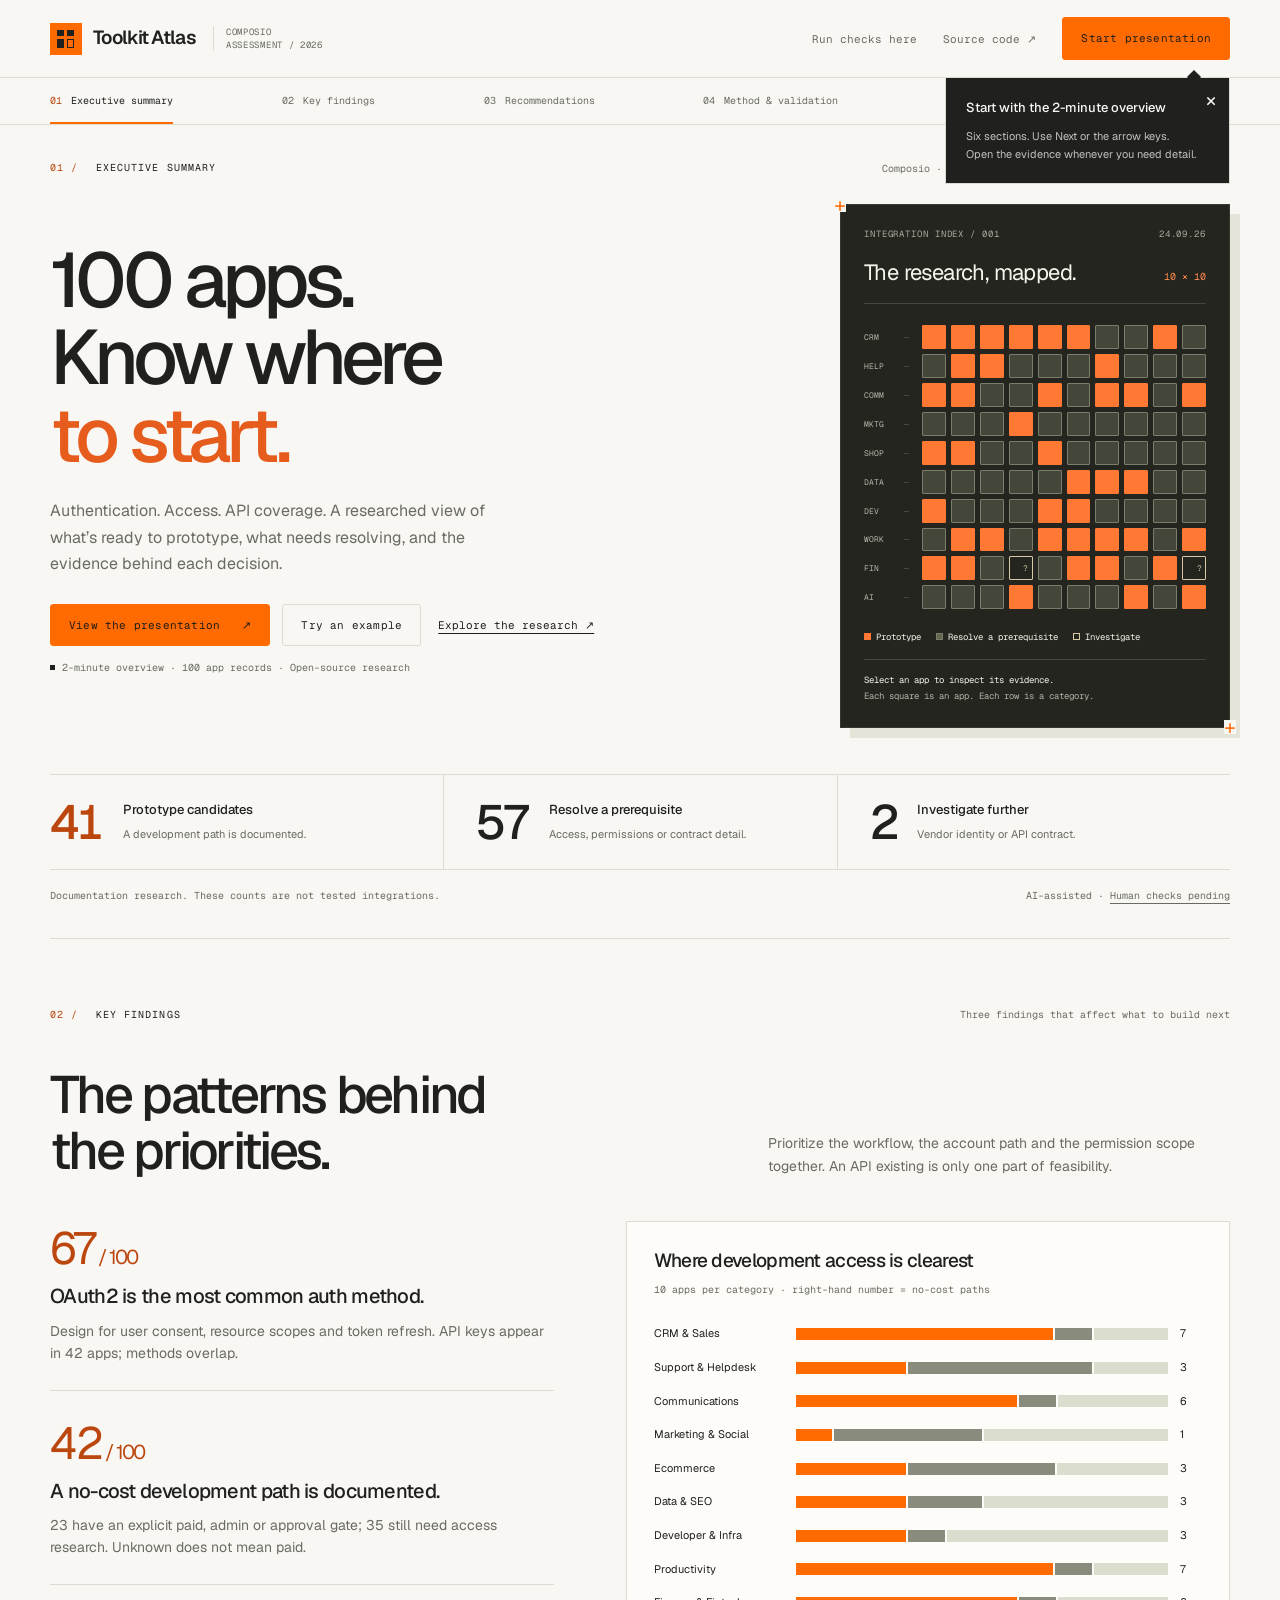
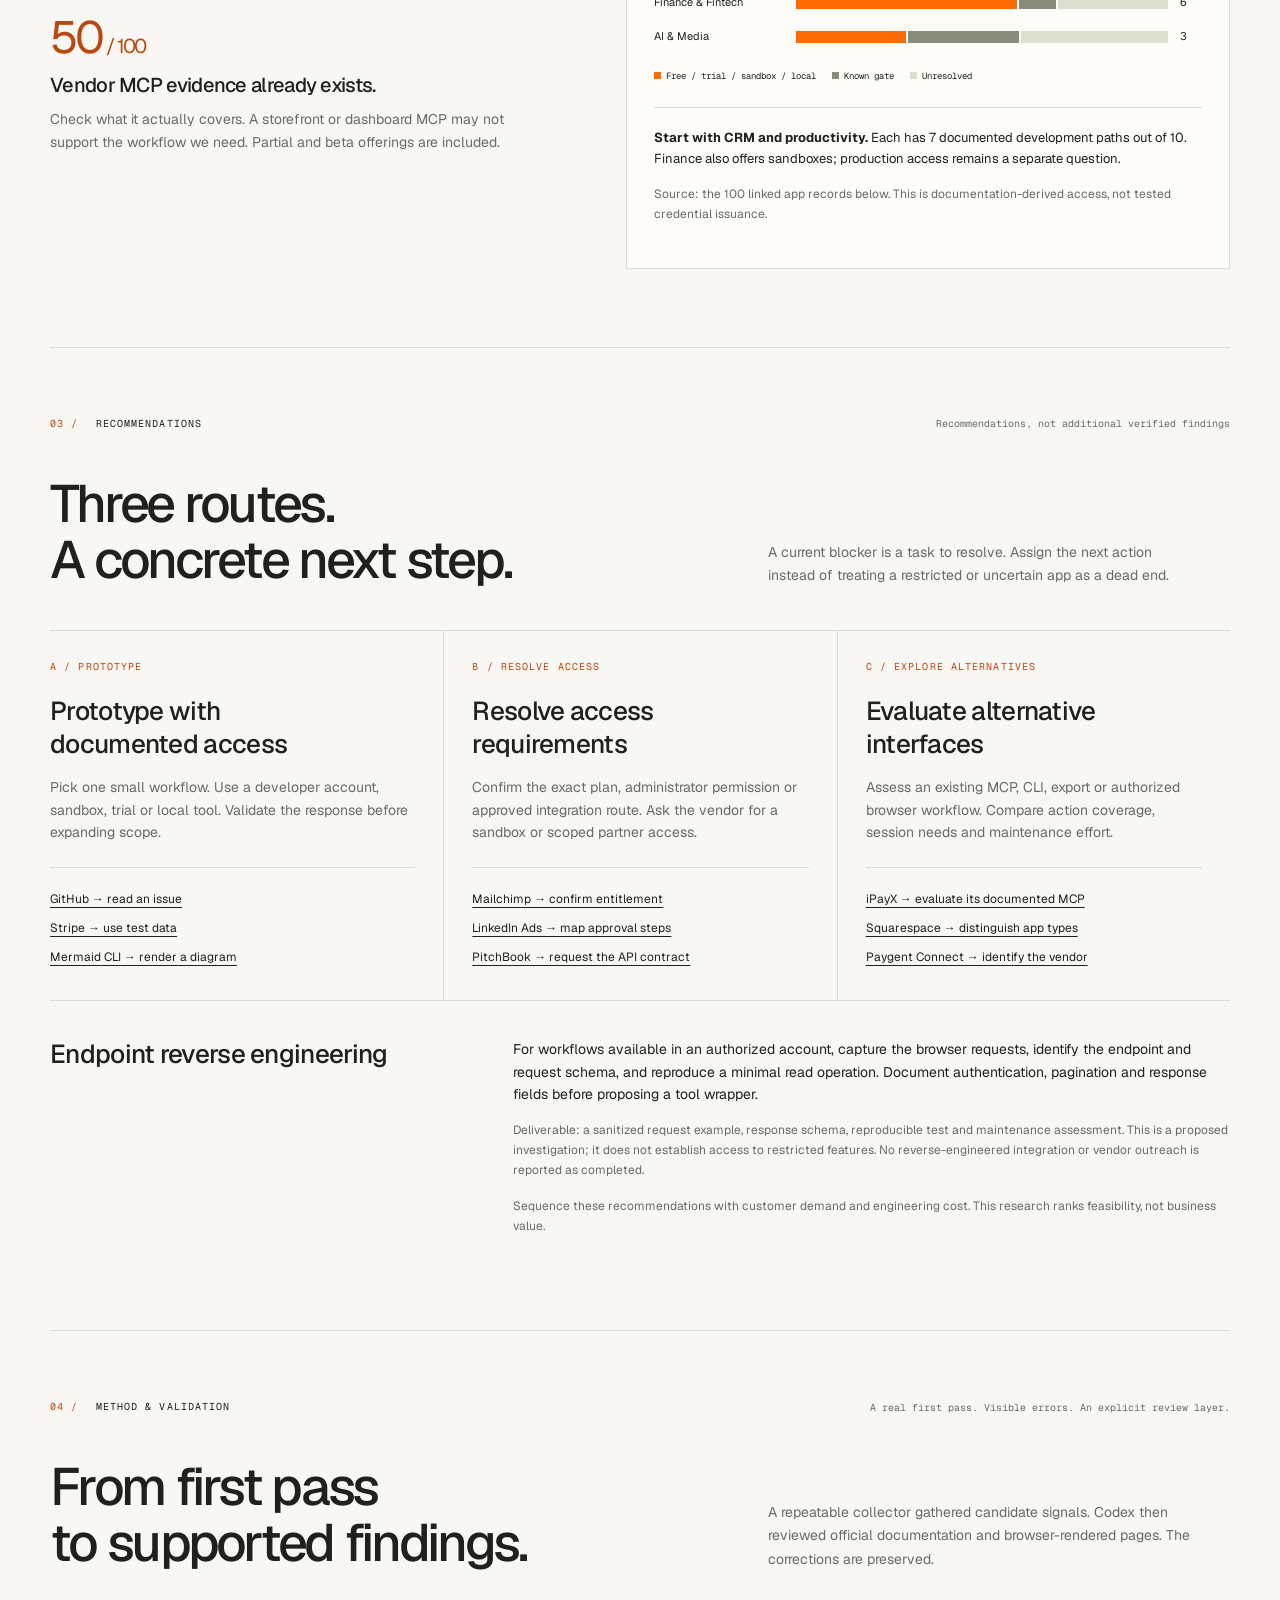
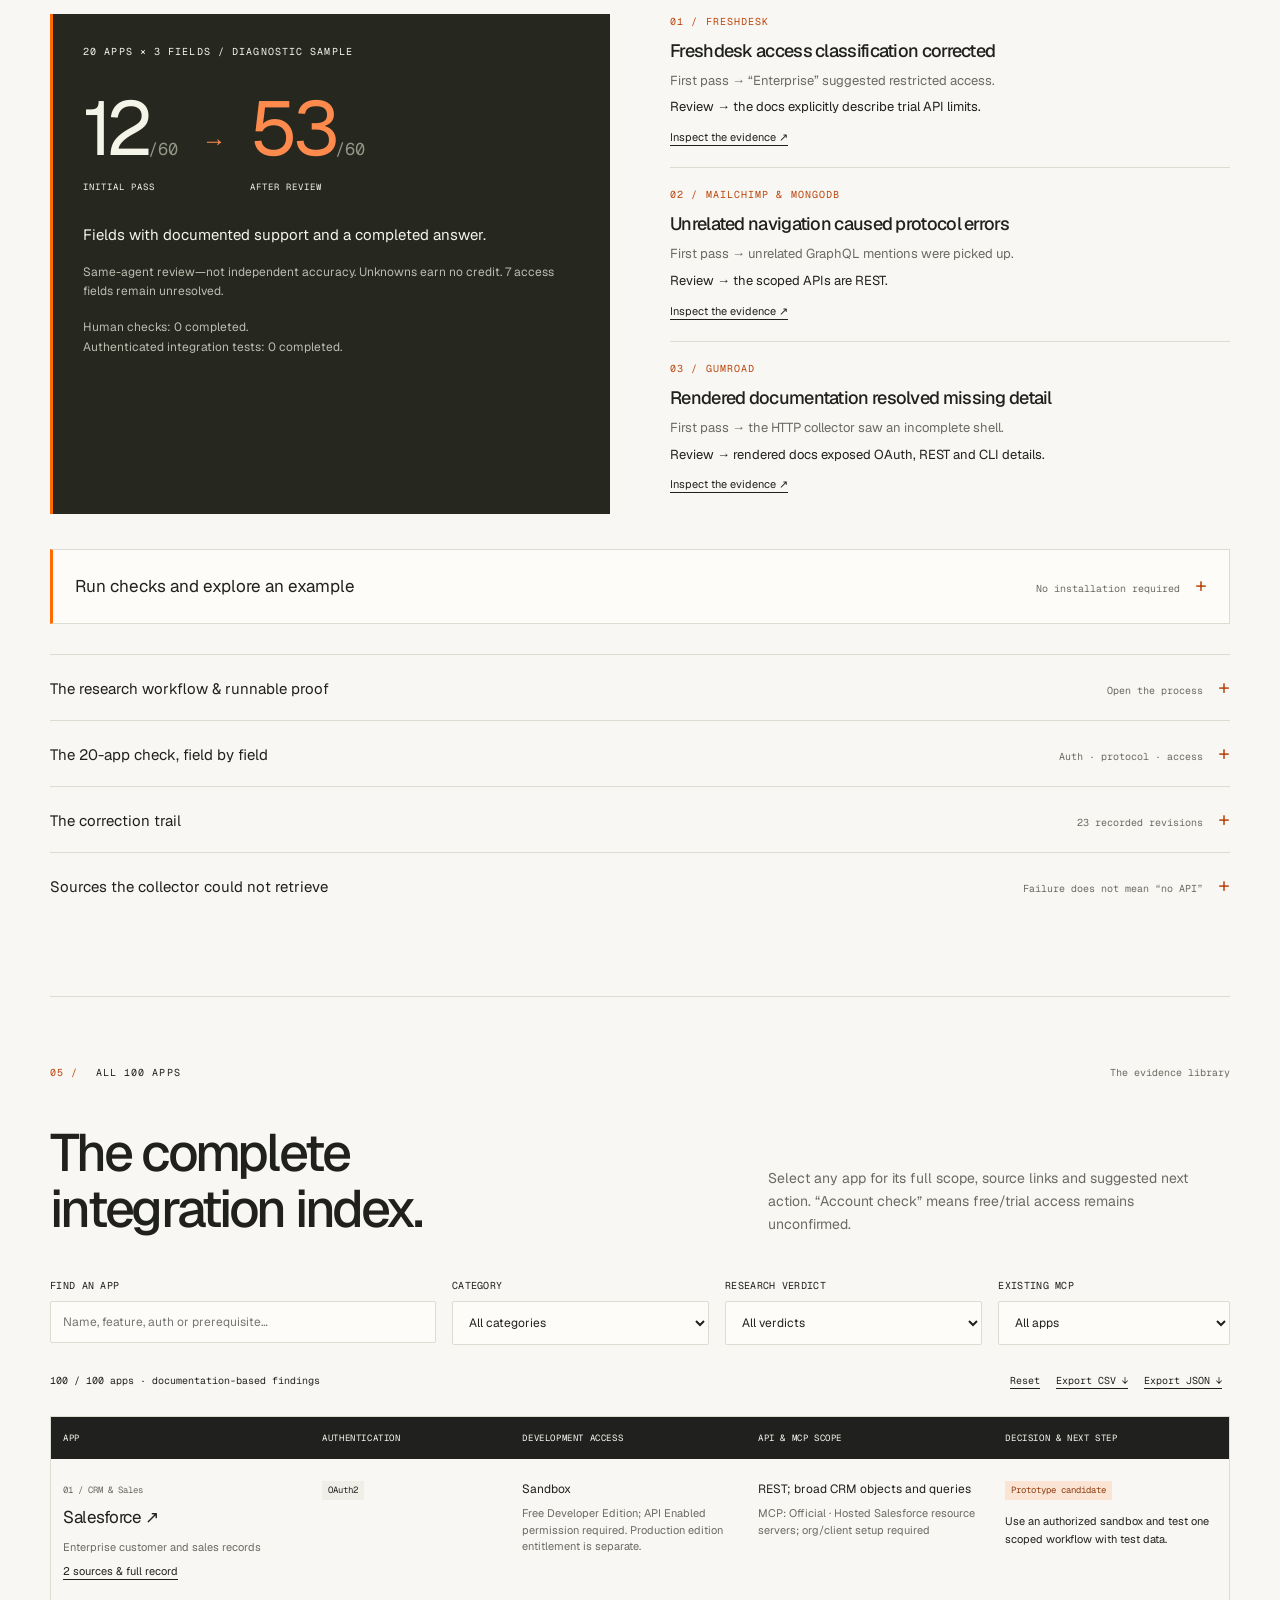
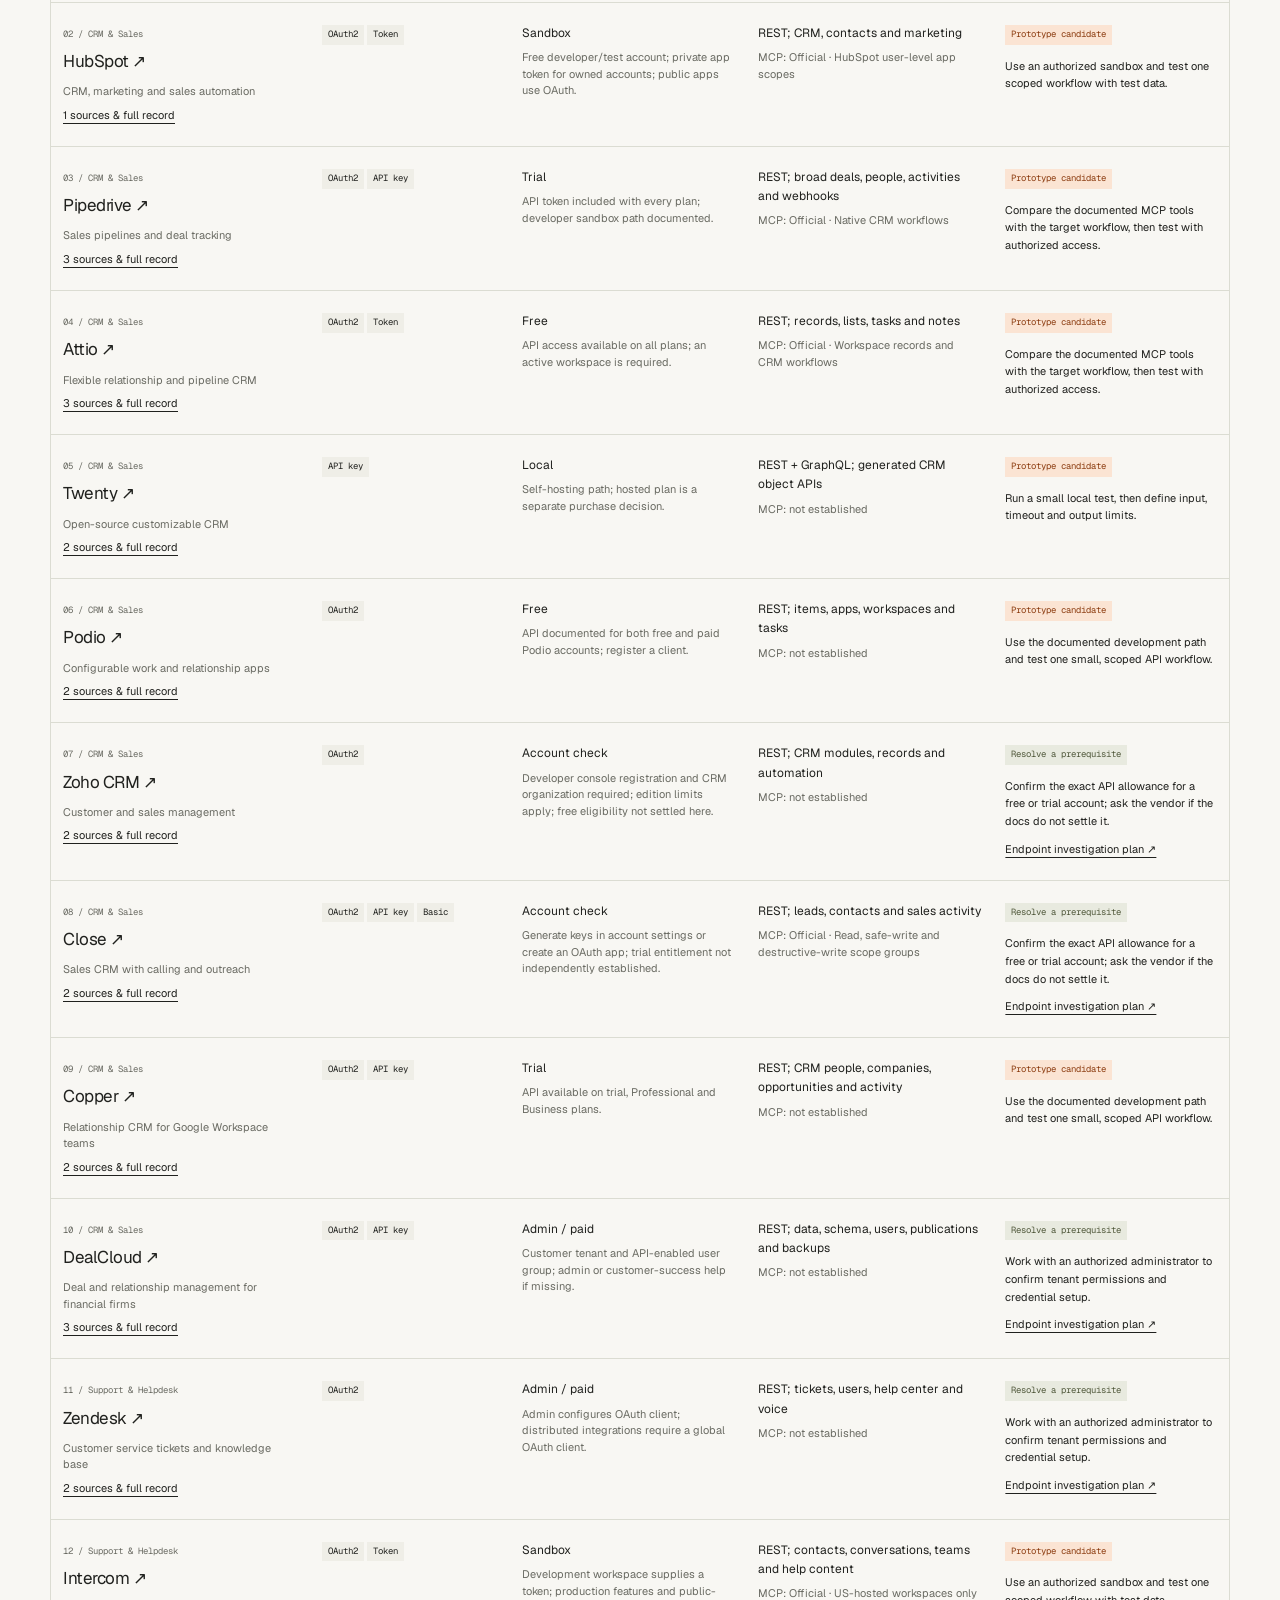
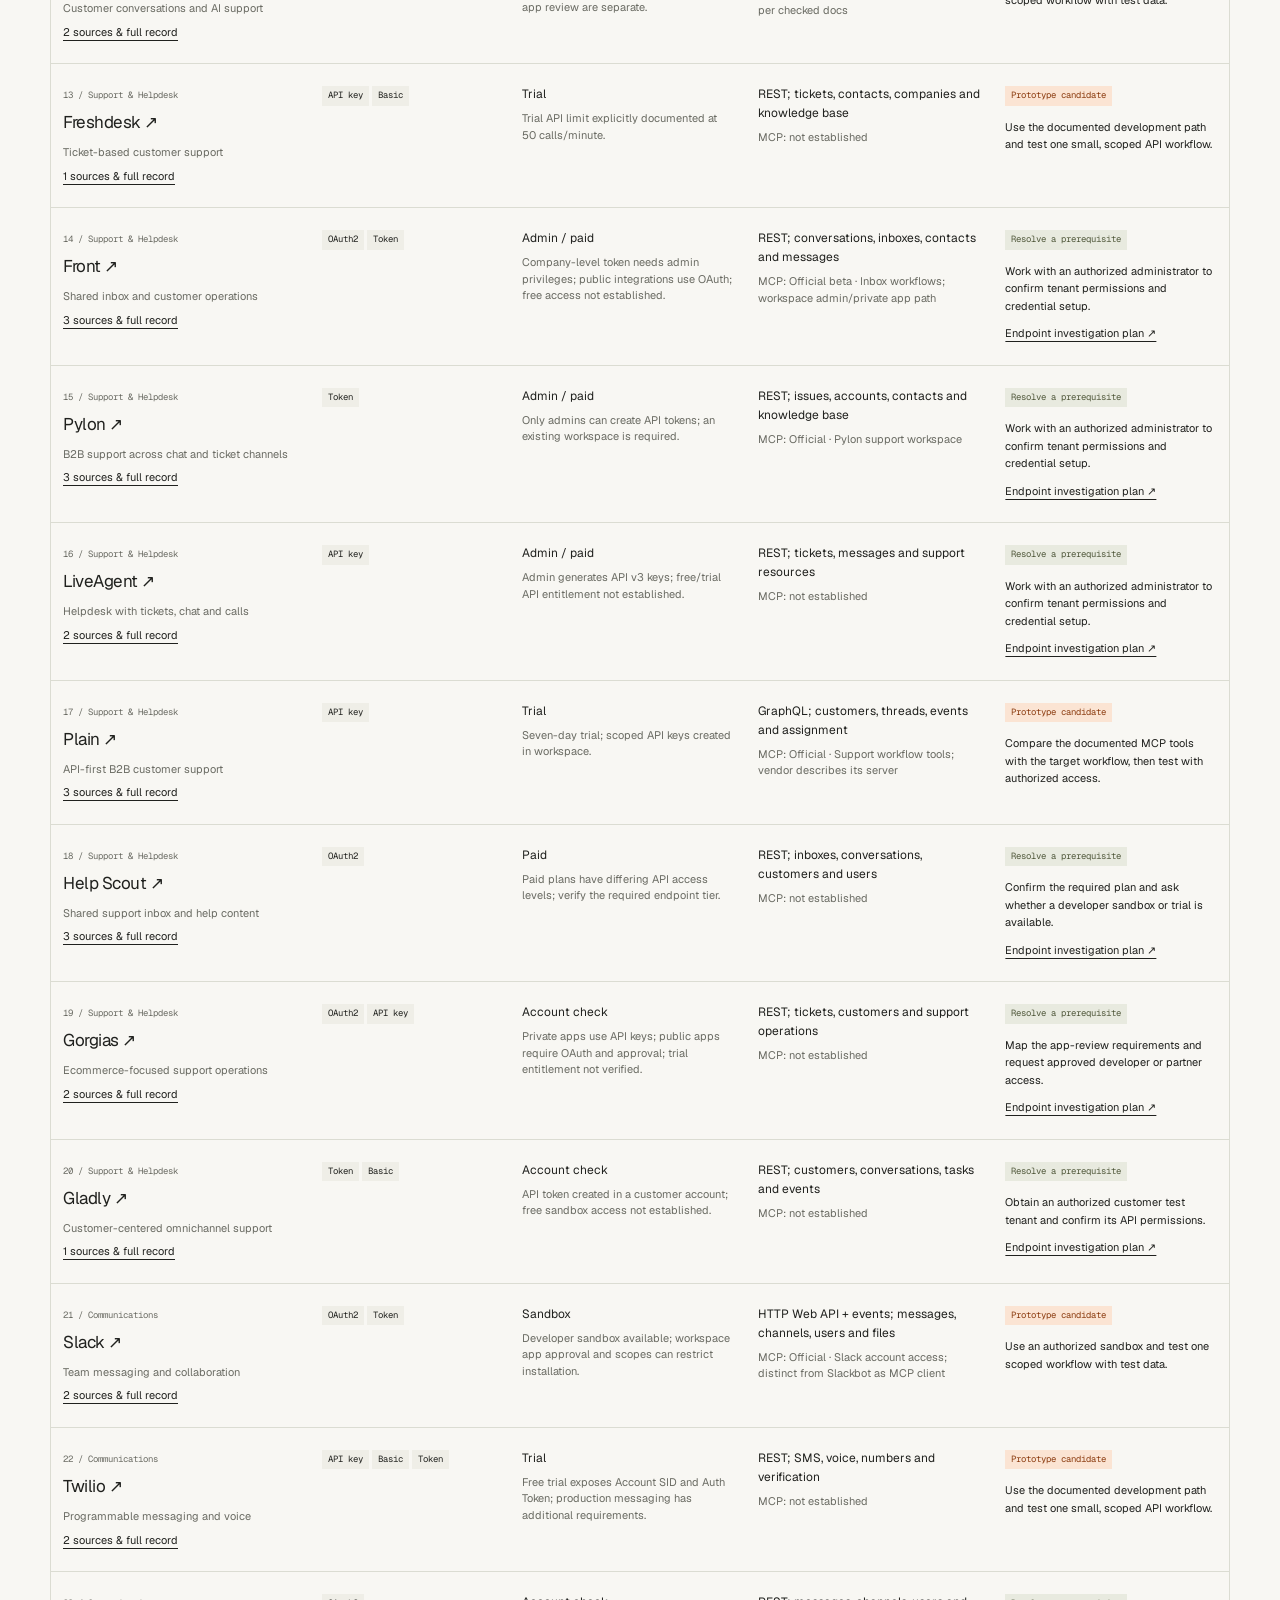
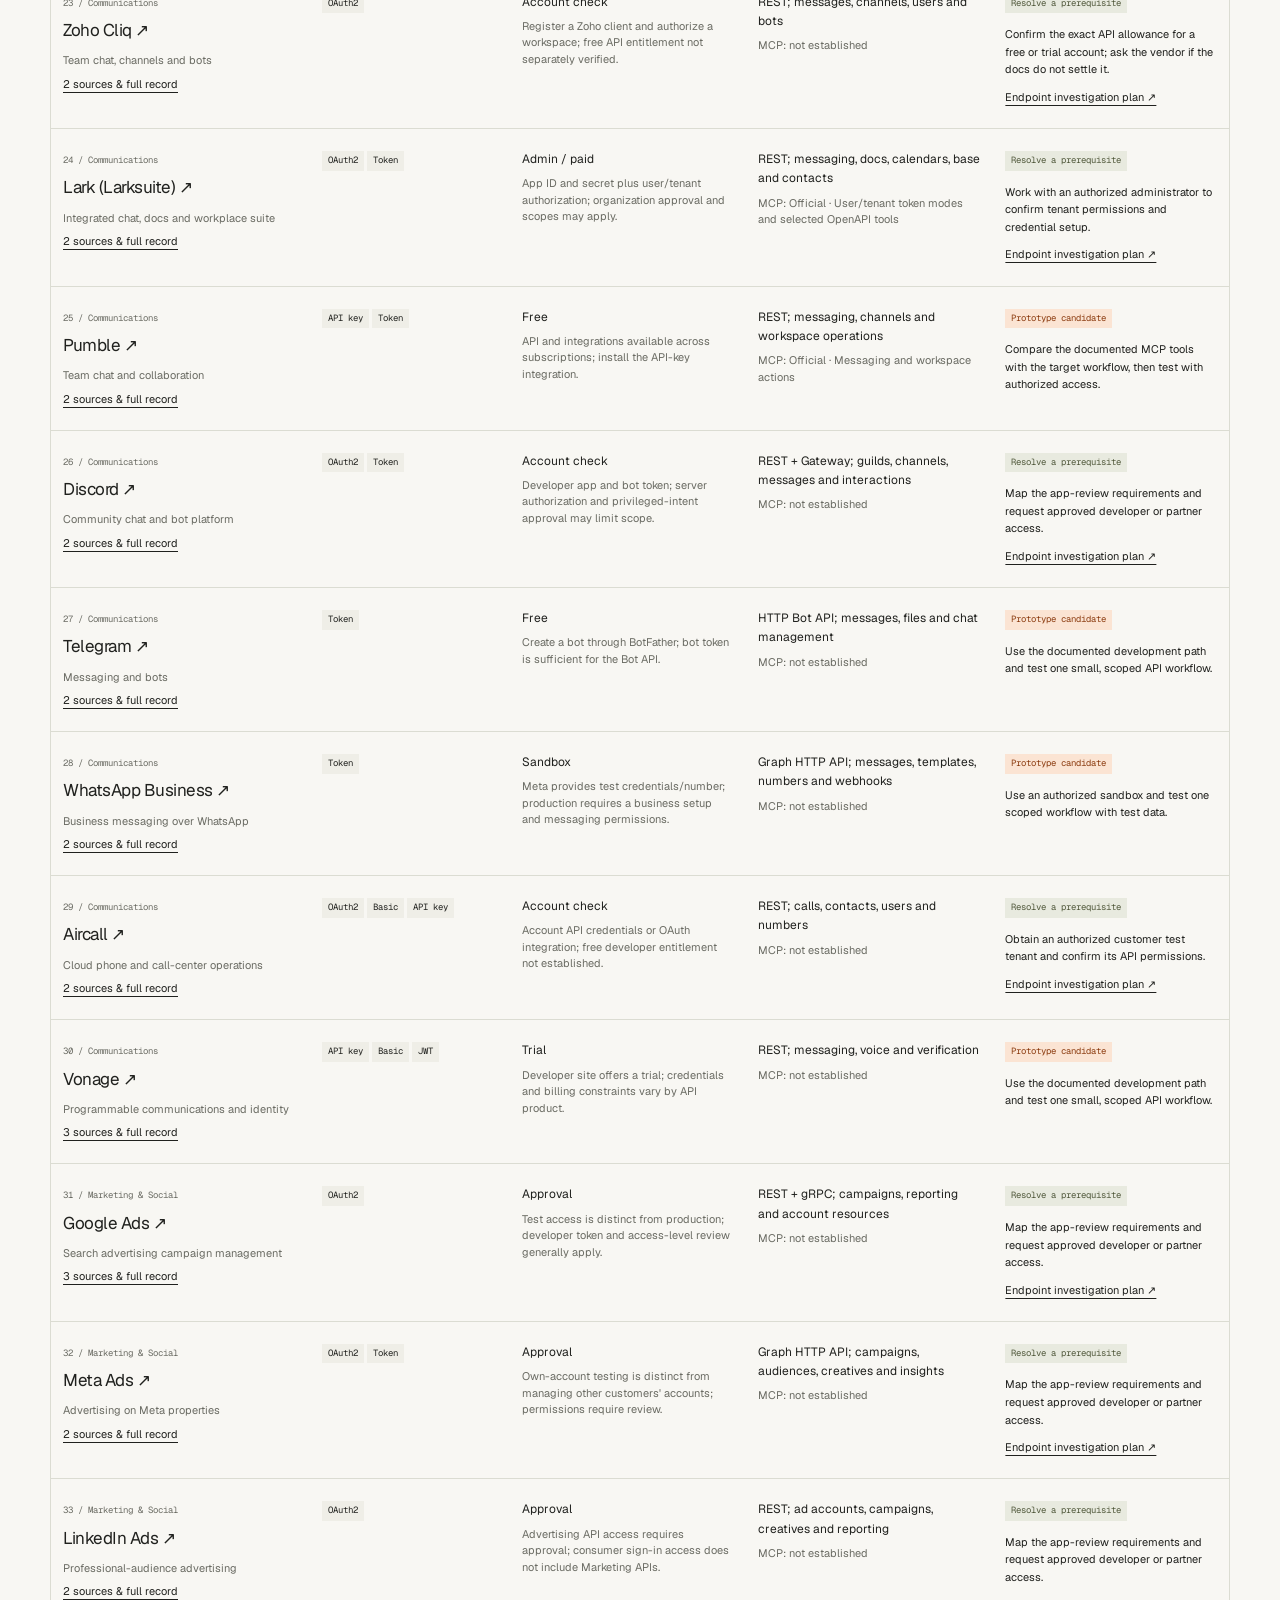
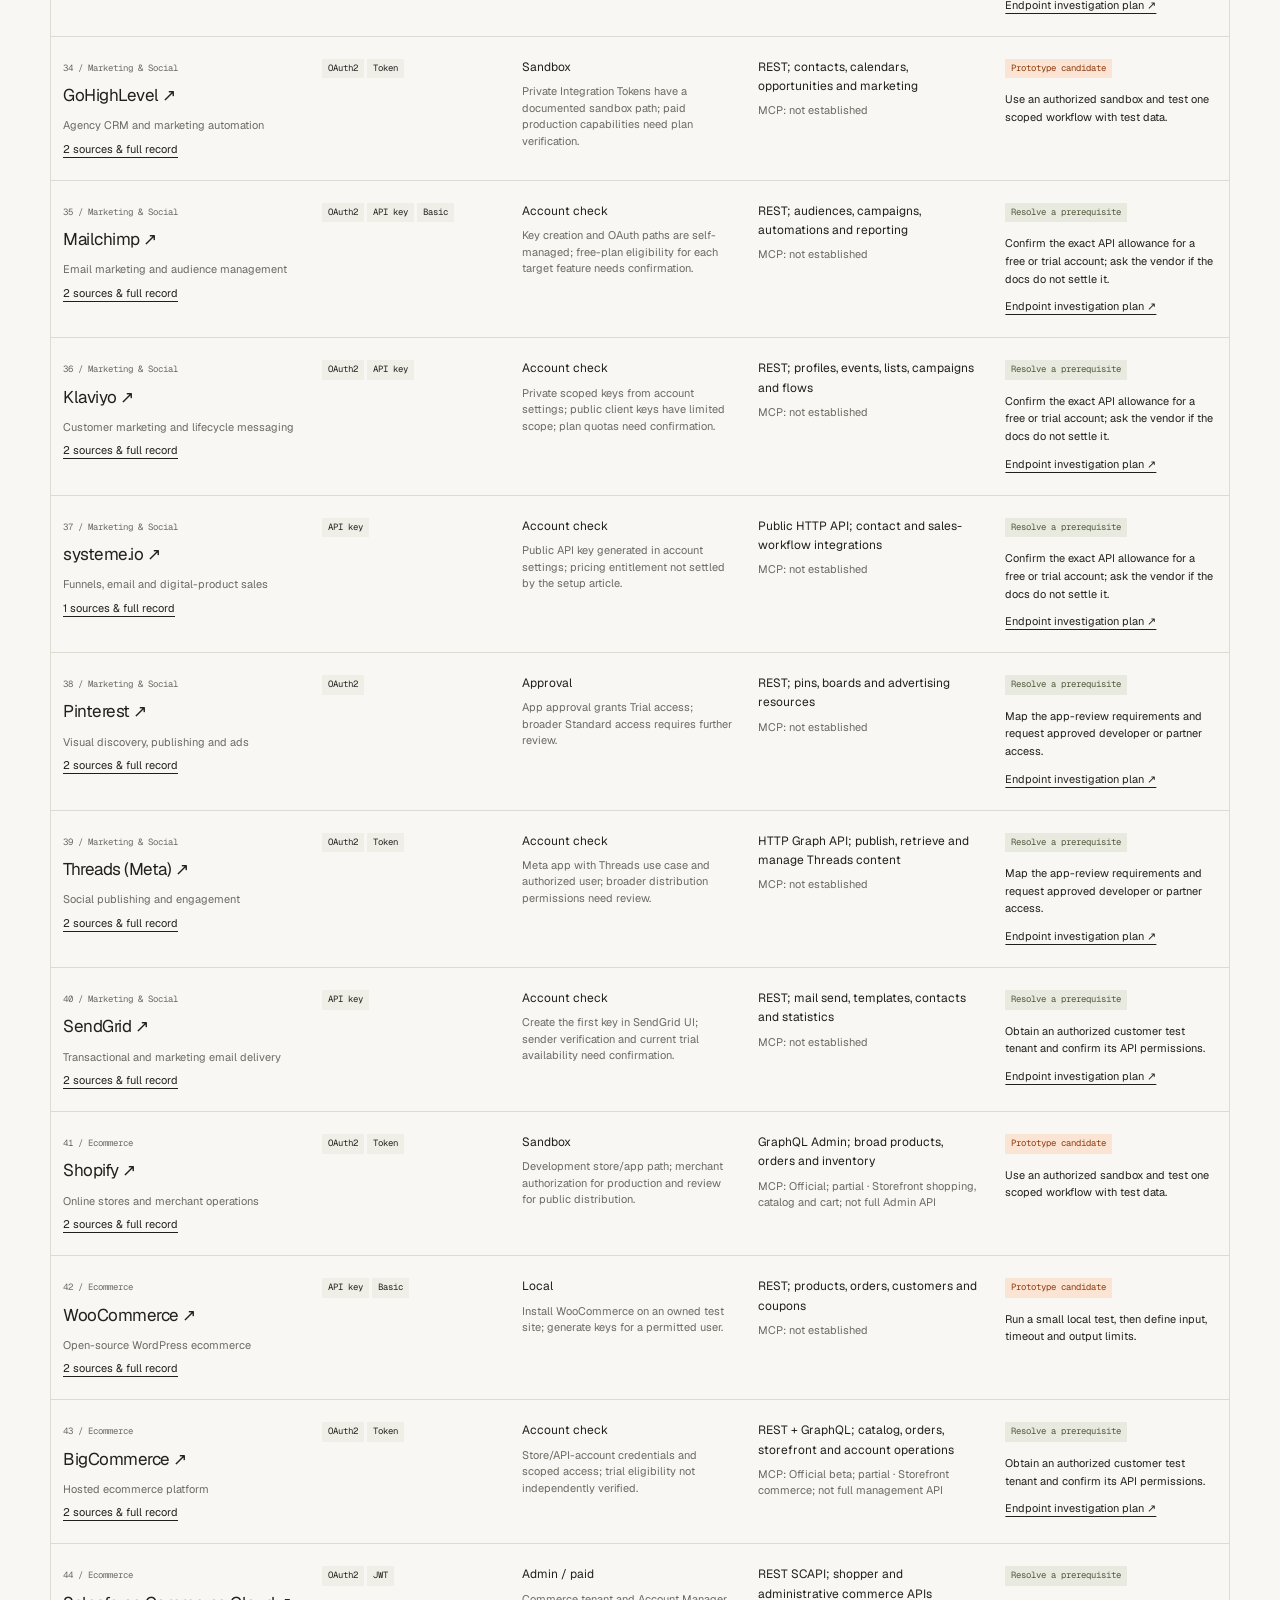
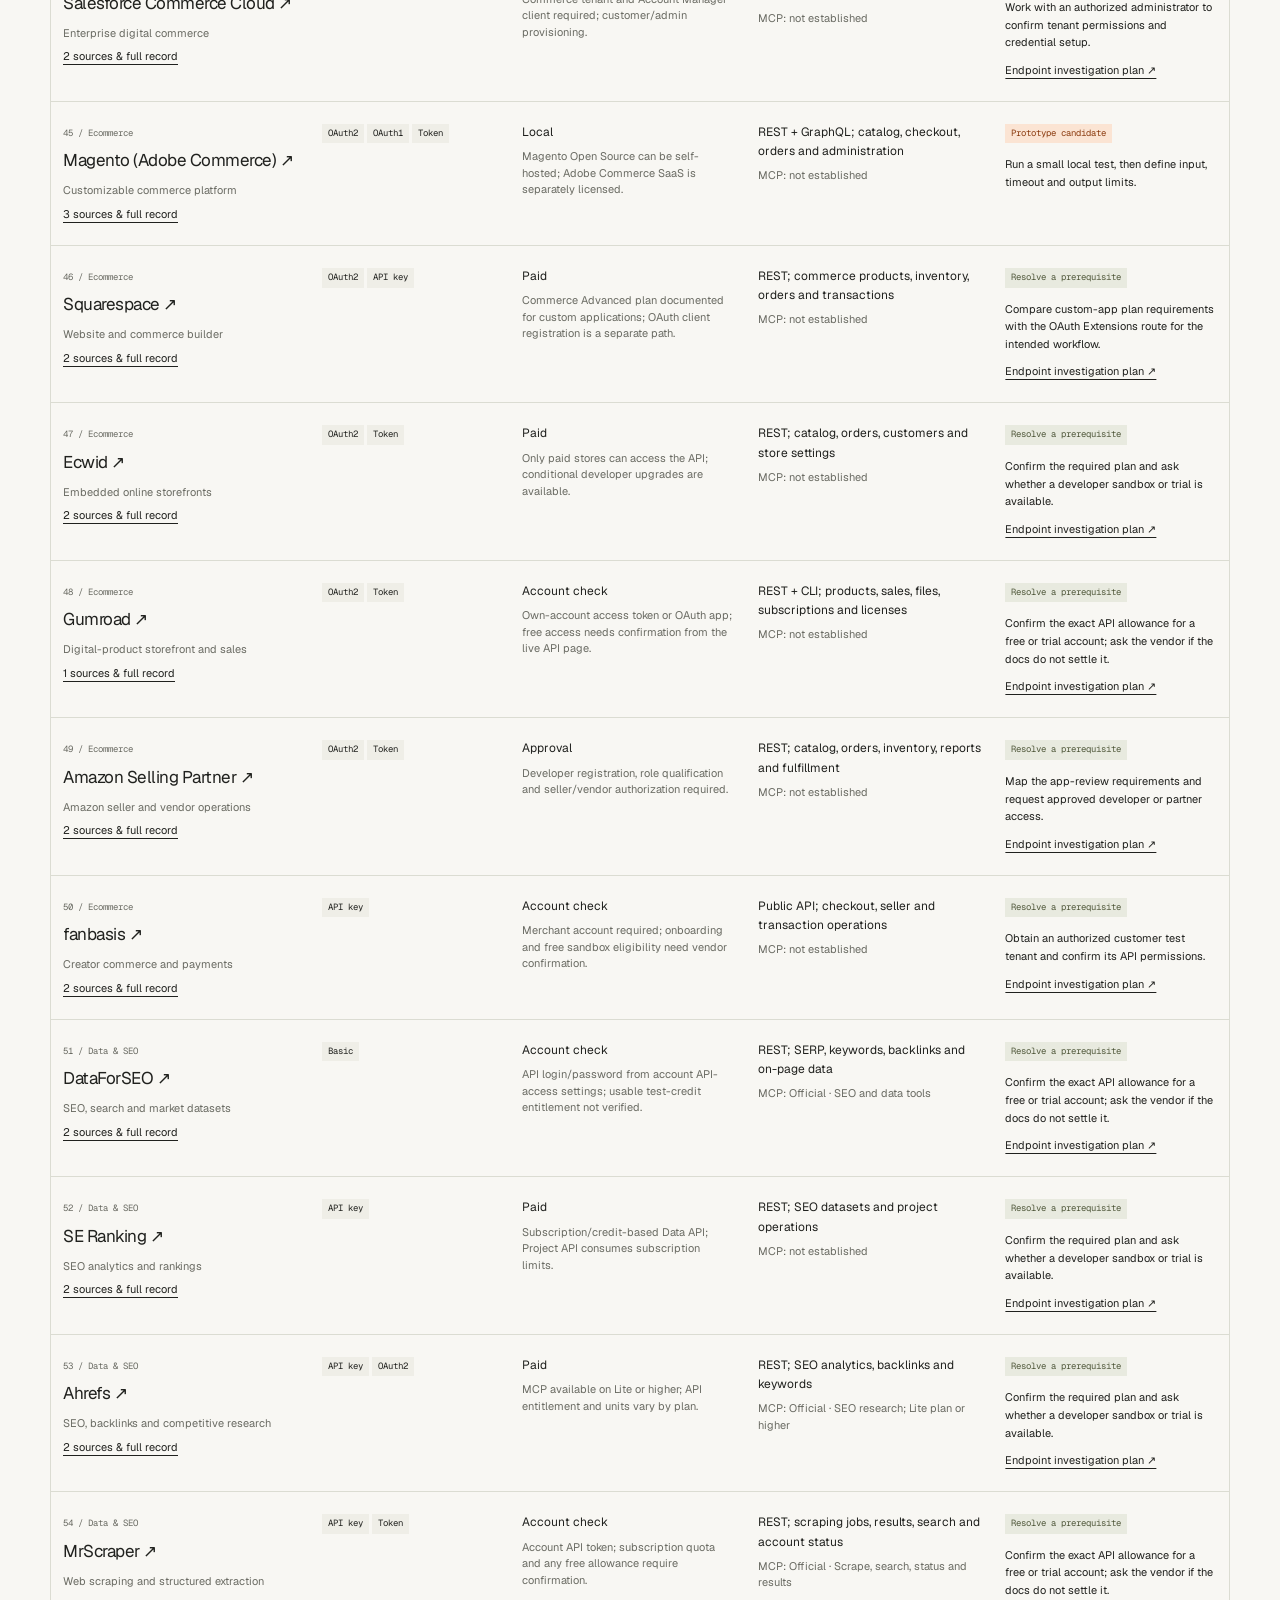
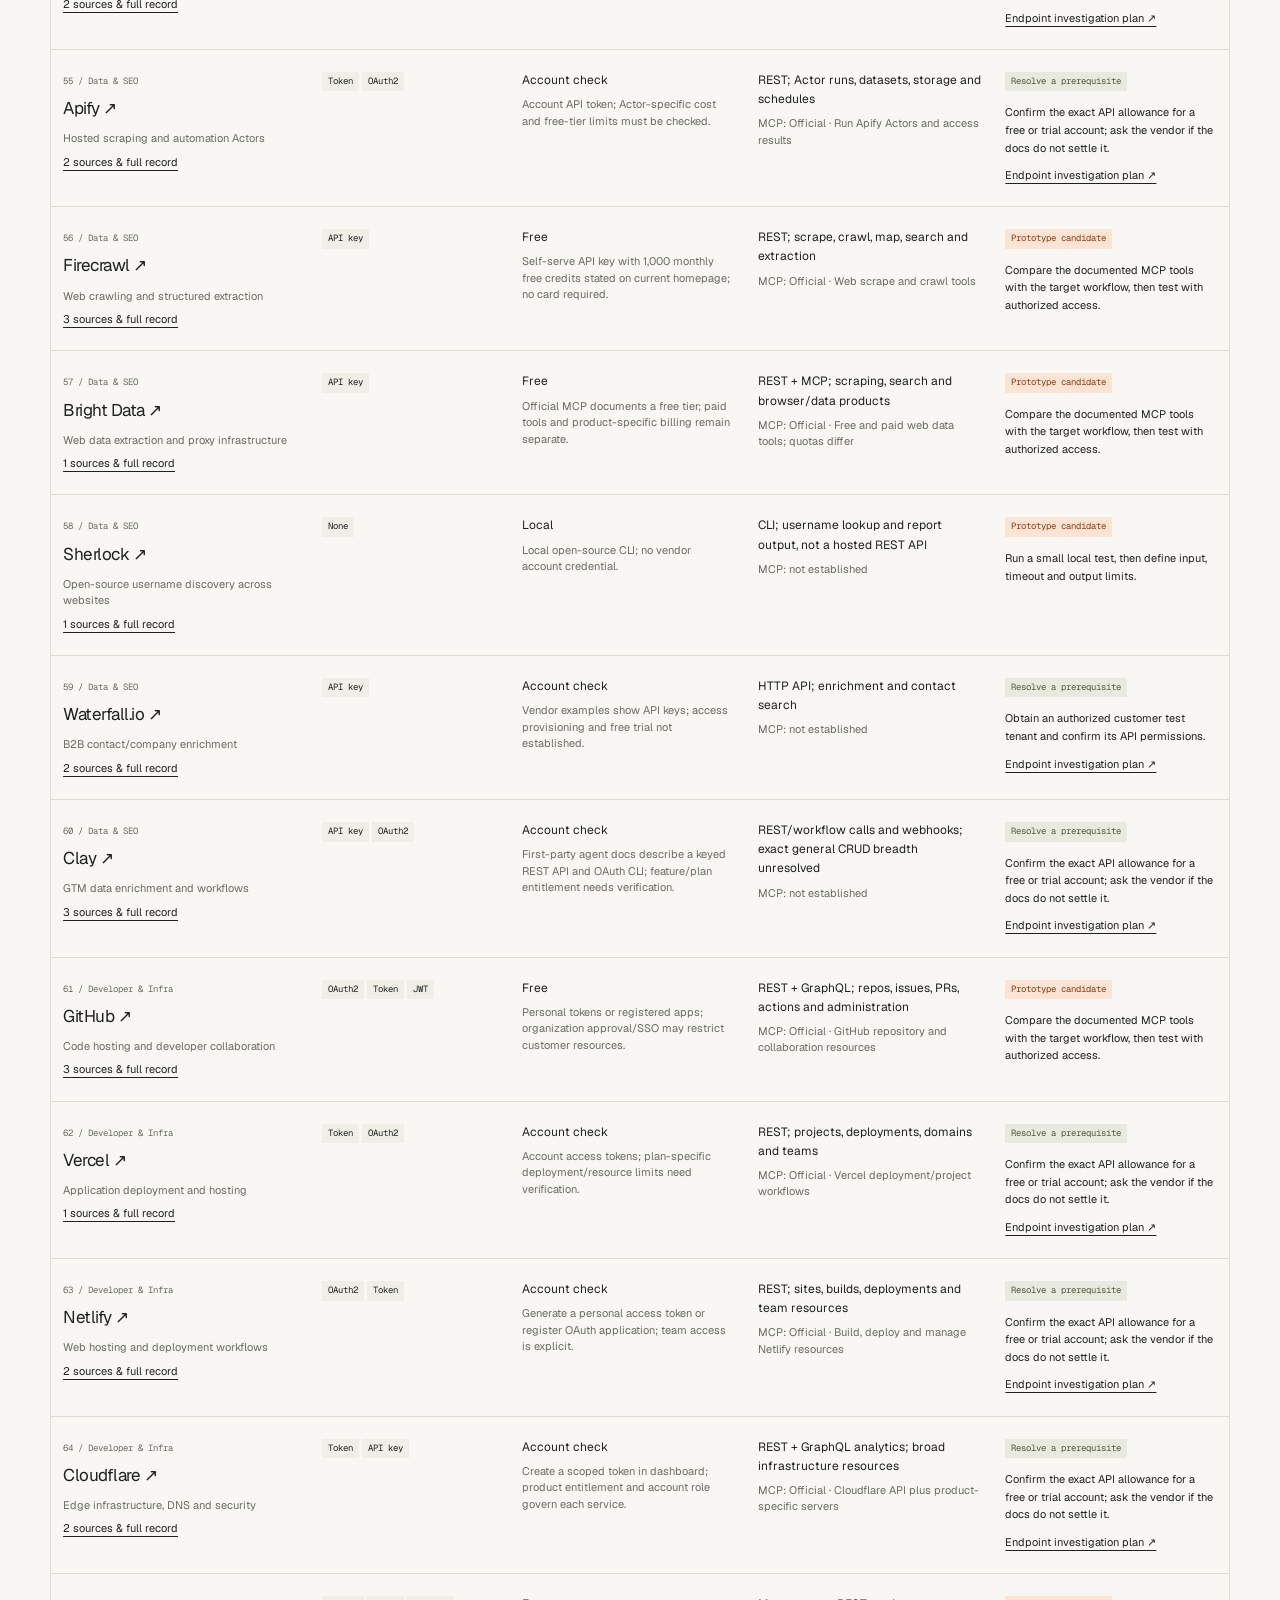
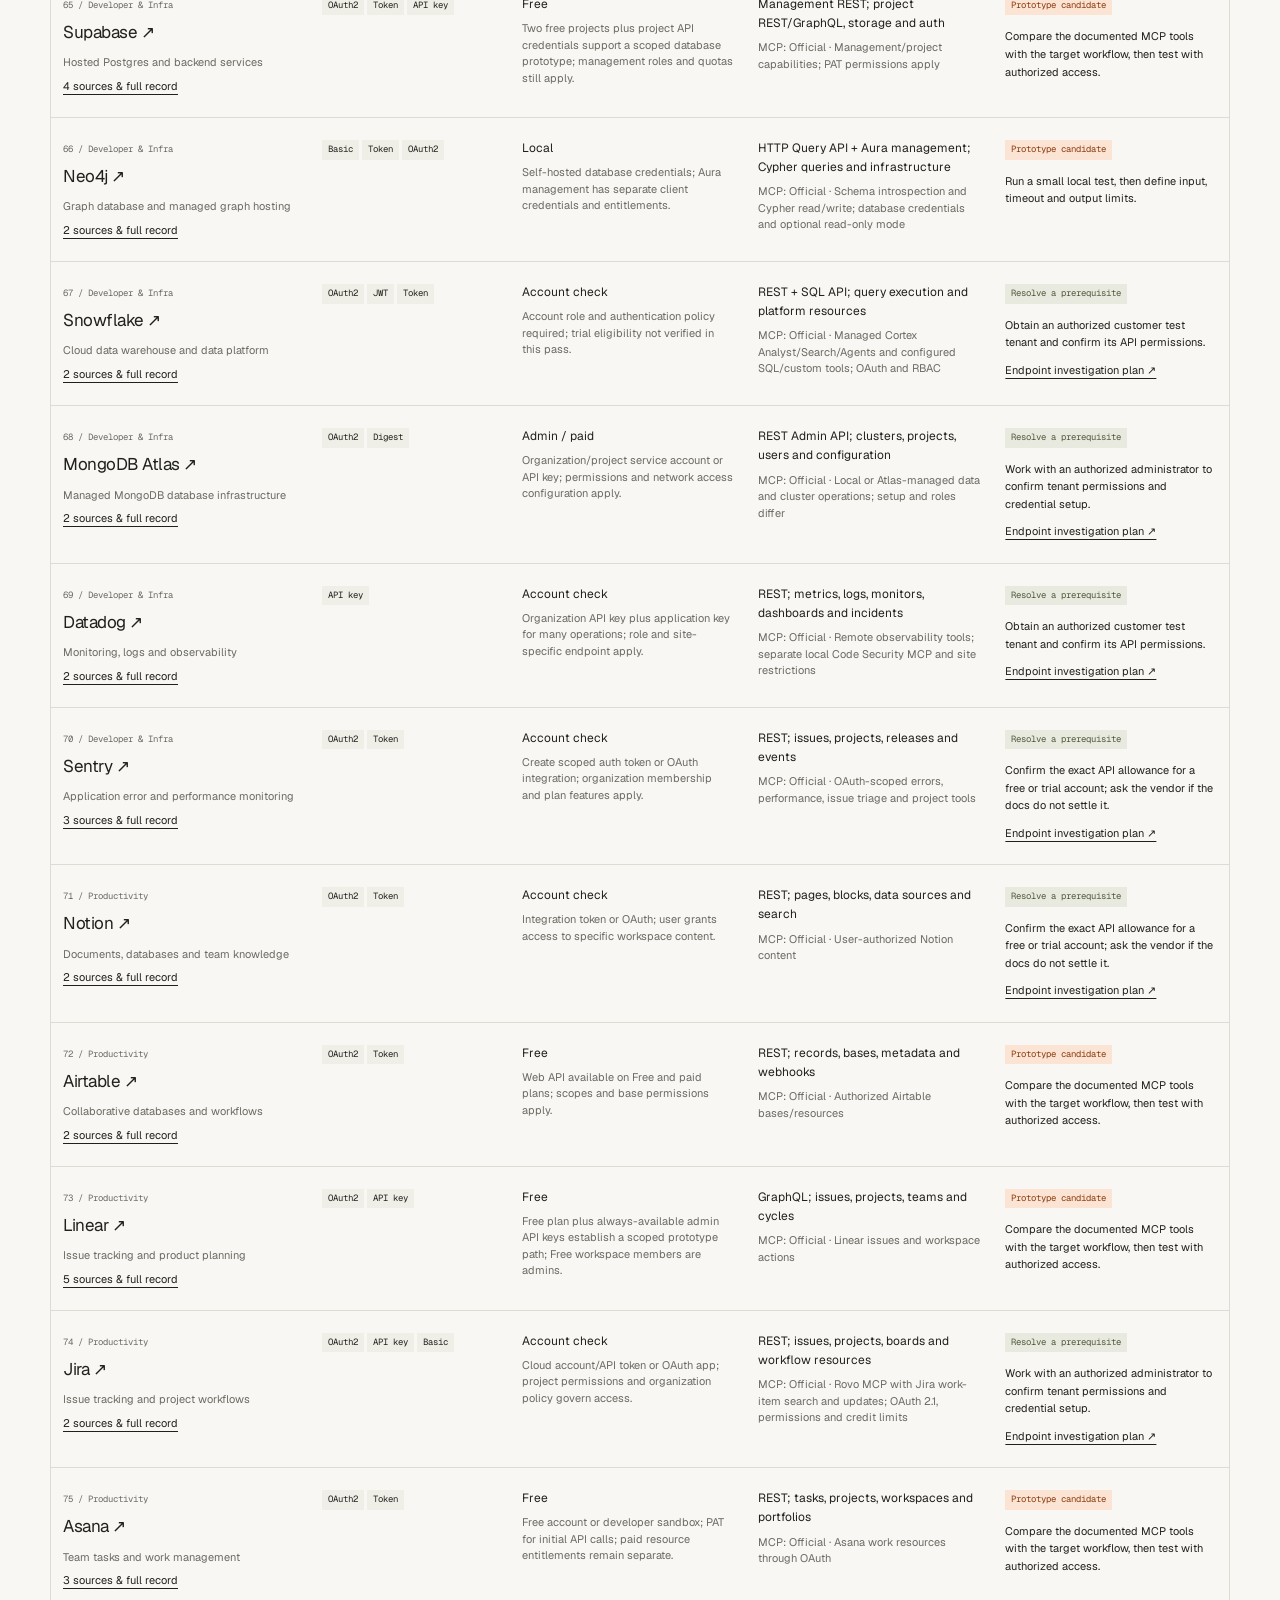
==== commit 4a3c661a: "Redesign atlas with Geist typography and orange presentation identity" ====
--- a/index.html
+++ b/index.html
@@ -1,52 +1,304 @@
 <!doctype html>
 <html lang="en">
 <head>
+<script type="text/plain" id="font-licenses">Copyright 2024 The Geist Project Authors (https://github.com/vercel/geist-font.git)
+
+This Font Software is licensed under the SIL Open Font License, Version 1.1.
+This license is copied below, and is also available with a FAQ at:
+https://openfontlicense.org
+
+
+-----------------------------------------------------------
+SIL OPEN FONT LICENSE Version 1.1 - 26 February 2007
+-----------------------------------------------------------
+
+PREAMBLE
+The goals of the Open Font License (OFL) are to stimulate worldwide
+development of collaborative font projects, to support the font creation
+efforts of academic and linguistic communities, and to provide a free and
+open framework in which fonts may be shared and improved in partnership
+with others.
+
+The OFL allows the licensed fonts to be used, studied, modified and
+redistributed freely as long as they are not sold by themselves. The
+fonts, including any derivative works, can be bundled, embedded,
+redistributed and/or sold with any software provided that any reserved
+names are not used by derivative works. The fonts and derivatives,
+however, cannot be released under any other type of license. The
+requirement for fonts to remain under this license does not apply
+to any document created using the fonts or their derivatives.
+
+DEFINITIONS
+"Font Software" refers to the set of files released by the Copyright
+Holder(s) under this license and clearly marked as such. This may
+include source files, build scripts and documentation.
+
+"Reserved Font Name" refers to any names specified as such after the
+copyright statement(s).
+
+"Original Version" refers to the collection of Font Software components as
+distributed by the Copyright Holder(s).
+
+"Modified Version" refers to any derivative made by adding to, deleting,
+or substituting -- in part or in whole -- any of the components of the
+Original Version, by changing formats or by porting the Font Software to a
+new environment.
+
+"Author" refers to any designer, engineer, programmer, technical
+writer or other person who contributed to the Font Software.
+
+PERMISSION & CONDITIONS
+Permission is hereby granted, free of charge, to any person obtaining
+a copy of the Font Software, to use, study, copy, merge, embed, modify,
+redistribute, and sell modified and unmodified copies of the Font
+Software, subject to the following conditions:
+
+1) Neither the Font Software nor any of its individual components,
+in Original or Modified Versions, may be sold by itself.
+
+2) Original or Modified Versions of the Font Software may be bundled,
+redistributed and/or sold with any software, provided that each copy
+contains the above copyright notice and this license. These can be
+included either as stand-alone text files, human-readable headers or
+in the appropriate machine-readable metadata fields within text or
+binary files as long as those fields can be easily viewed by the user.
+
+3) No Modified Version of the Font Software may use the Reserved Font
+Name(s) unless explicit written permission is granted by the corresponding
+Copyright Holder. This restriction only applies to the primary font name as
+presented to the users.
+
+4) The name(s) of the Copyright Holder(s) or the Author(s) of the Font
+Software shall not be used to promote, endorse or advertise any
+Modified Version, except to acknowledge the contribution(s) of the
+Copyright Holder(s) and the Author(s) or with their explicit written
+permission.
+
+5) The Font Software, modified or unmodified, in part or in whole,
+must be distributed entirely under this license, and must not be
+distributed under any other license. The requirement for fonts to
+remain under this license does not apply to any document created
+using the Font Software.
+
+TERMINATION
+This license becomes null and void if any of the above conditions are
+not met.
+
+DISCLAIMER
+THE FONT SOFTWARE IS PROVIDED "AS IS", WITHOUT WARRANTY OF ANY KIND,
+EXPRESS OR IMPLIED, INCLUDING BUT NOT LIMITED TO ANY WARRANTIES OF
+MERCHANTABILITY, FITNESS FOR A PARTICULAR PURPOSE AND NONINFRINGEMENT
+OF COPYRIGHT, PATENT, TRADEMARK, OR OTHER RIGHT. IN NO EVENT SHALL THE
+COPYRIGHT HOLDER BE LIABLE FOR ANY CLAIM, DAMAGES OR OTHER LIABILITY,
+INCLUDING ANY GENERAL, SPECIAL, INDIRECT, INCIDENTAL, OR CONSEQUENTIAL
+DAMAGES, WHETHER IN AN ACTION OF CONTRACT, TORT OR OTHERWISE, ARISING
+FROM, OUT OF THE USE OR INABILITY TO USE THE FONT SOFTWARE OR FROM
+OTHER DEALINGS IN THE FONT SOFTWARE.
+
+
+Copyright 2024 The Geist Project Authors (https://github.com/vercel/geist-font.git)
+
+This Font Software is licensed under the SIL Open Font License, Version 1.1.
+This license is copied below, and is also available with a FAQ at:
+https://openfontlicense.org
+
+
+-----------------------------------------------------------
+SIL OPEN FONT LICENSE Version 1.1 - 26 February 2007
+-----------------------------------------------------------
+
+PREAMBLE
+The goals of the Open Font License (OFL) are to stimulate worldwide
+development of collaborative font projects, to support the font creation
+efforts of academic and linguistic communities, and to provide a free and
+open framework in which fonts may be shared and improved in partnership
+with others.
+
+The OFL allows the licensed fonts to be used, studied, modified and
+redistributed freely as long as they are not sold by themselves. The
+fonts, including any derivative works, can be bundled, embedded,
+redistributed and/or sold with any software provided that any reserved
+names are not used by derivative works. The fonts and derivatives,
+however, cannot be released under any other type of license. The
+requirement for fonts to remain under this license does not apply
+to any document created using the fonts or their derivatives.
+
+DEFINITIONS
+"Font Software" refers to the set of files released by the Copyright
+Holder(s) under this license and clearly marked as such. This may
+include source files, build scripts and documentation.
+
+"Reserved Font Name" refers to any names specified as such after the
+copyright statement(s).
+
+"Original Version" refers to the collection of Font Software components as
+distributed by the Copyright Holder(s).
+
+"Modified Version" refers to any derivative made by adding to, deleting,
+or substituting -- in part or in whole -- any of the components of the
+Original Version, by changing formats or by porting the Font Software to a
+new environment.
+
+"Author" refers to any designer, engineer, programmer, technical
+writer or other person who contributed to the Font Software.
+
+PERMISSION & CONDITIONS
+Permission is hereby granted, free of charge, to any person obtaining
+a copy of the Font Software, to use, study, copy, merge, embed, modify,
+redistribute, and sell modified and unmodified copies of the Font
+Software, subject to the following conditions:
+
+1) Neither the Font Software nor any of its individual components,
+in Original or Modified Versions, may be sold by itself.
+
+2) Original or Modified Versions of the Font Software may be bundled,
+redistributed and/or sold with any software, provided that each copy
+contains the above copyright notice and this license. These can be
+included either as stand-alone text files, human-readable headers or
+in the appropriate machine-readable metadata fields within text or
+binary files as long as those fields can be easily viewed by the user.
+
+3) No Modified Version of the Font Software may use the Reserved Font
+Name(s) unless explicit written permission is granted by the corresponding
+Copyright Holder. This restriction only applies to the primary font name as
+presented to the users.
+
+4) The name(s) of the Copyright Holder(s) or the Author(s) of the Font
+Software shall not be used to promote, endorse or advertise any
+Modified Version, except to acknowledge the contribution(s) of the
+Copyright Holder(s) and the Author(s) or with their explicit written
+permission.
+
+5) The Font Software, modified or unmodified, in part or in whole,
+must be distributed entirely under this license, and must not be
+distributed under any other license. The requirement for fonts to
+remain under this license does not apply to any document created
+using the Font Software.
+
+TERMINATION
+This license becomes null and void if any of the above conditions are
+not met.
+
+DISCLAIMER
+THE FONT SOFTWARE IS PROVIDED "AS IS", WITHOUT WARRANTY OF ANY KIND,
+EXPRESS OR IMPLIED, INCLUDING BUT NOT LIMITED TO ANY WARRANTIES OF
+MERCHANTABILITY, FITNESS FOR A PARTICULAR PURPOSE AND NONINFRINGEMENT
+OF COPYRIGHT, PATENT, TRADEMARK, OR OTHER RIGHT. IN NO EVENT SHALL THE
+COPYRIGHT HOLDER BE LIABLE FOR ANY CLAIM, DAMAGES OR OTHER LIABILITY,
+INCLUDING ANY GENERAL, SPECIAL, INDIRECT, INCIDENTAL, OR CONSEQUENTIAL
+DAMAGES, WHETHER IN AN ACTION OF CONTRACT, TORT OR OTHERWISE, ARISING
+FROM, OUT OF THE USE OR INABILITY TO USE THE FONT SOFTWARE OR FROM
+OTHER DEALINGS IN THE FONT SOFTWARE.
+</script>
 <meta charset="utf-8"><meta name="viewport" content="width=device-width,initial-scale=1">
 <meta name="description" content="Integration readiness assessment for 100 apps: access requirements, API coverage, evidence and implementation priorities.">
 <title>Toolkit Atlas — Integration Readiness Assessment</title>
 <link rel="icon" href="data:image/svg+xml,%3Csvg xmlns='http://www.w3.org/2000/svg' viewBox='0 0 32 32'%3E%3Crect width='32' height='32' fill='%23ed512f'/%3E%3Cpath d='M7 8h18v4h-7v13h-4V12H7z' fill='%231c201e'/%3E%3C/svg%3E">
 <style>
-:root{--paper:#f4f2eb;--ink:#202421;--muted:#62675e;--line:#d2d3c8;--accent:#e74e2c;--soft:#e9e8de;--build:#294a3d;--conditional:#d9cdb5;--investigate:#e74e2c;--white:#fffef9}*{box-sizing:border-box}html{scroll-behavior:smooth;scroll-padding-top:90px}body{margin:0;background:var(--paper);color:var(--ink);font:16px/1.55 'Helvetica Neue',Arial,sans-serif}button,input,select{font:inherit;color:inherit}button,a,summary{-webkit-tap-highlight-color:transparent}button,summary,select{cursor:pointer}a{color:inherit;text-underline-offset:4px}a:hover{color:var(--accent)}button:focus-visible,a:focus-visible,summary:focus-visible,input:focus-visible,select:focus-visible{outline:3px solid var(--accent);outline-offset:4px}button{border-radius:0}p{margin:0 0 16px}h1,h2,h3{font-weight:500;margin:0}h1{font-size:clamp(60px,6.8vw,108px);line-height:.97;letter-spacing:-6px}h1 em,h2 em{font-family:Georgia,serif;font-weight:400}h2{font-size:clamp(38px,4.4vw,64px);line-height:1.04;letter-spacing:-2.8px}h3{font-size:23px;line-height:1.25;letter-spacing:-.6px}.mono,.kicker,.eyebrow{font-family:'SFMono-Regular',Consolas,monospace}.kicker,.eyebrow{font-size:11px;letter-spacing:1.5px;text-transform:uppercase}.small{font-size:13px;line-height:1.6;color:var(--muted)}.lead{font-size:20px;line-height:1.5;max-width:630px}.topbar{position:sticky;top:0;z-index:20;background:var(--paper);border-bottom:1px solid var(--ink);height:72px;display:flex;align-items:center;justify-content:space-between;padding:0 36px;gap:20px}.wordmark{display:flex;align-items:center;gap:12px;text-decoration:none;font-size:18px;font-weight:650;letter-spacing:-.6px}.mark{background:var(--accent);width:25px;height:25px;display:grid;place-items:center;font-size:18px;line-height:1}.top-meta{font-size:11px;color:var(--muted)}.top-actions{display:flex;gap:18px;align-items:center}.outline,.solid{padding:9px 15px;border:1px solid var(--ink);background:none;font-size:12px;text-decoration:none}.solid{background:var(--ink);color:var(--paper)}.solid:hover{background:var(--accent);color:var(--ink)}.outline:hover{background:var(--soft)}.rail{position:fixed;left:28px;top:124px;width:128px;bottom:35px;display:flex;flex-direction:column;z-index:10}.rail nav{display:flex;flex-direction:column;gap:5px}.rail a{font-size:11px;padding:9px 0;text-decoration:none;color:var(--muted);display:flex;gap:11px}.rail a span{font-family:monospace;color:#858b80}.rail a.active{color:var(--ink);font-weight:bold}.rail a.active span{color:var(--accent)}.rail-foot{margin-top:auto;font:10px/1.6 monospace;color:var(--muted)}main{max-width:1430px;margin-left:180px;margin-right:44px}.chapter{padding:54px 0 66px;border-bottom:1px solid var(--ink);scroll-margin-top:90px}.chapter-label{display:flex;align-items:center;justify-content:space-between;margin-bottom:38px;gap:20px}.chapter-label .index{color:var(--accent)}.hero-layout{display:grid;grid-template-columns:1.35fr 1fr;gap:52px;align-items:center}.hero-copy h1{margin:5px 0 25px}.hero-copy .lead{font-size:18px;max-width:480px}.hero-actions{display:flex;gap:21px;align-items:center;margin-top:25px}.text-link{font-size:12px}.atlas-figure{margin:0;padding:0 0 0 16px}.figure-header{display:flex;justify-content:space-between;border-top:1px solid var(--ink);padding-top:11px;margin-bottom:20px;font-size:10px}.app-grid{display:grid;grid-template-columns:repeat(10,1fr);gap:7px}.app-dot{padding:0;aspect-ratio:1;border:0;background:var(--conditional);border-radius:50%;transition:transform .15s;color:transparent;font:9px monospace}.app-dot.Build{background:var(--build)}.app-dot.Investigate{background:var(--investigate)}.app-dot:hover,.app-dot:focus-visible{transform:scale(1.15);color:var(--white)}.app-dot.Conditional:hover,.app-dot.Conditional:focus-visible{color:var(--ink)}figcaption{font-size:10px;color:var(--muted);margin-top:16px;line-height:1.6}.figure-key{display:flex;gap:15px;margin-top:13px;flex-wrap:wrap;font-size:10px}.swatch{display:inline-block;width:8px;height:8px;border-radius:50%;margin-right:5px}.swatch.Build{background:var(--build)}.swatch.Conditional{background:var(--conditional)}.swatch.Investigate{background:var(--investigate)}.summary-band{display:grid;grid-template-columns:repeat(3,1fr);margin-top:48px;border-top:1px solid var(--ink);border-bottom:1px solid var(--line)}.summary-item{padding:22px 24px 20px 0;display:flex;gap:18px;align-items:center}.summary-item+.summary-item{padding-left:28px;border-left:1px solid var(--line)}.summary-item strong{font-size:53px;letter-spacing:-3px;font-weight:500;line-height:1}.summary-item b{font-size:13px;display:block;font-weight:550}.summary-item p{font-size:11px;color:var(--muted);margin:4px 0 0}.status-strip{font-size:11px;color:var(--muted);margin-top:16px;display:flex;justify-content:space-between;gap:20px}.section-title{display:grid;grid-template-columns:1.4fr 1fr;gap:55px;align-items:end;margin-bottom:38px}.section-title p{max-width:380px;margin-bottom:0}.signal-layout{display:grid;grid-template-columns:1fr 1.2fr;gap:64px}.signal{padding:22px 0;border-top:1px solid var(--line)}.signal:first-child{padding-top:0;border-top:0}.signal-number{font-size:44px;letter-spacing:-2px;color:var(--accent);line-height:1.2}.signal h3{font-size:20px;margin:7px 0 10px}.signal p{font-size:14px}.signal p:last-child{margin-bottom:0}.chart{padding:25px;background:var(--white);border:1px solid var(--line)}.chart h3{font-size:17px}.chart-caption{font-size:11px;color:var(--muted);margin:8px 0 22px}.chart-row{display:grid;grid-template-columns:125px 1fr 22px;gap:12px;align-items:center;font-size:11px;margin:15px 0}.chart-track{height:13px;display:flex;gap:2px}.chart-track span{height:100%}.self{background:var(--build)}.gate{background:#bca071}.unknown{background:#e0e1d8}.legend{display:flex;gap:14px;flex-wrap:wrap;font-size:10px;margin-top:23px}.legend i{width:8px;height:8px;display:inline-block;margin-right:5px}.chart-callout{font-size:13px;padding-top:18px;border-top:1px solid var(--line);margin-top:20px}.routes{display:grid;grid-template-columns:repeat(3,1fr);gap:0;border-top:1px solid var(--ink);border-bottom:1px solid var(--ink)}.route{padding:26px 24px 24px 0}.route+.route{border-left:1px solid var(--line);padding-left:24px}.route .kicker{color:var(--accent)}.route h3{margin:18px 0 13px;font-size:27px}.route p{font-size:14px}.route-examples{border-top:1px solid var(--line);padding-top:18px;margin-top:22px}.route-examples button{display:block;border:0;background:none;padding:5px 0;text-align:left;font-size:13px;text-decoration:underline;text-underline-offset:4px}.route-examples button:hover{color:var(--accent)}.route-footer{display:grid;grid-template-columns:1fr 1.8fr;gap:45px;padding-top:32px}.route-footer h3{font-size:24px}.route-footer p{font-size:14px}.route-footer .small{font-size:12px}.proof-layout{display:grid;grid-template-columns:1fr 1fr;gap:50px;margin-bottom:30px}.scoreboard{background:var(--ink);color:var(--paper);padding:30px}.scoreboard .small{color:#b8bdb2}.scores{display:flex;align-items:center;gap:22px;margin:24px 0}.scores strong{font-size:72px;letter-spacing:-4px;font-weight:400;line-height:1}.scores small{font-size:20px;color:#a2aa9f}.scores .arrow{font-size:23px;color:var(--accent)}.scores .after{color:#e8b880}.score-label{font:10px monospace;text-transform:uppercase;margin-top:10px;letter-spacing:1px}.case{border-top:1px solid var(--line);padding:16px 0}.case:first-child{padding-top:0;border-top:0}.case h3{font-size:18px;margin-bottom:10px}.case p{font-size:13px;margin-bottom:5px}.case .before{color:#777c73}.case .after{color:var(--build)}.case button{font-size:11px;border:0;padding:0;background:none;text-decoration:underline}.fold{border-top:1px solid var(--line);padding:17px 0}.fold>summary{display:flex;align-items:baseline;justify-content:space-between;gap:15px;list-style:none;font-size:15px}.fold>summary::-webkit-details-marker{display:none}.fold>summary:after{content:'+';font:21px monospace}.fold[open]>summary:after{content:'−'}.fold>summary small{font-size:11px;color:var(--muted);margin-left:auto}.fold-content{padding:25px 0 12px}.pipeline{display:grid;grid-template-columns:repeat(5,1fr);gap:22px;margin:10px 0 27px}.pipeline b{font:12px monospace;color:var(--accent)}.pipeline h3{font-size:17px;margin:7px 0}.pipeline p{font-size:12px;color:var(--muted)}.reproduce{display:grid;grid-template-columns:1fr 1fr;gap:35px}.reproduce p{font-size:13px}pre{background:var(--soft);padding:18px;overflow:auto;font:12px/1.75 monospace;margin:0}.audit-row{border-top:1px solid var(--line);padding:14px 0}.audit-row summary{font-size:13px;display:flex;justify-content:space-between;gap:15px}.audit-body{padding:12px 0;max-width:850px;font-size:12px;overflow-wrap:anywhere}.audit-body p{margin-bottom:9px}.sources{display:flex;flex-direction:column;gap:8px;font-size:12px;margin-top:16px;overflow-wrap:anywhere}.sources a:after{content:' ↗'}.filters{display:grid;grid-template-columns:1.5fr 1fr 1fr .9fr;gap:12px;margin-top:30px}.filters label{font-size:10px;text-transform:uppercase;letter-spacing:1px}.filters input,.filters select{display:block;width:100%;border:0;border-bottom:1px solid var(--ink);background:transparent;padding:12px 0;margin-top:4px;font-size:13px;letter-spacing:0;text-transform:none;border-radius:0}.toolbar{display:flex;justify-content:space-between;align-items:center;gap:20px;font-size:11px;margin:22px 0}.toolbar button{border:0;background:none;text-decoration:underline;text-underline-offset:4px;font-size:11px;padding:4px 8px}.table-shell{overflow:auto}table{border-collapse:collapse;width:100%;min-width:800px;font-size:12px;text-align:left}th{background:var(--ink);color:var(--paper);font-weight:400;font-size:10px;text-transform:uppercase;letter-spacing:1px;padding:14px 12px}td{vertical-align:top;padding:19px 12px;border-bottom:1px solid var(--line)}td:first-child{width:22%}td:nth-child(2){width:17%}td:nth-child(3){width:20%}td:nth-child(4){width:21%}td:nth-child(5){width:20%}td small{display:block;color:var(--muted);font-size:10px;margin:5px 0;line-height:1.5}.app-button{display:block;font-size:17px;background:none;border:0;font-weight:550;padding:0;margin:4px 0 6px;text-align:left;letter-spacing:-.4px}.app-button:hover{text-decoration:underline;text-underline-offset:4px}.id-label{font:10px monospace;color:var(--muted)}.pill{display:inline-block;font-size:10px;padding:2px 7px;background:var(--soft);margin:0 3px 4px 0}.pill.Build{background:#dce5dc;color:#244232}.pill.Conditional{background:#e7dfce}.pill.Investigate{background:#f4d7c9;color:#8d341d}.next-action{font-size:11px;margin-top:8px;line-height:1.55}.text-button{border:0;background:none;text-decoration:underline;font-size:10px;padding:0}.empty{text-align:center;padding:35px;color:var(--muted)}.handoff{display:grid;grid-template-columns:1fr 1fr;gap:55px}.handoff h3{margin-bottom:15px}.checklist{padding:0;list-style:none;margin:0}.checklist li{display:flex;gap:13px;border-top:1px solid var(--line);padding:14px 0;font-size:13px}.checklist .check-num{font:11px monospace;color:var(--accent);padding-top:3px}.callout{border-left:3px solid var(--accent);padding-left:18px;margin:23px 0;font-size:14px}.footer{padding:24px 0 85px;display:flex;justify-content:space-between;font-size:10px;color:var(--muted);gap:20px}.footer a{margin-left:15px}.deck-controls{display:none;position:fixed;bottom:0;left:0;right:0;z-index:25;height:62px;background:var(--ink);color:var(--paper);align-items:center;justify-content:space-between;padding:0 35px;font-size:12px}.deck-controls button{background:none;color:inherit;border:1px solid #70776c;padding:8px 15px;font-size:12px}.deck-controls button:disabled{opacity:.3;cursor:default}.present .chapter{display:none;min-height:calc(100vh - 136px);padding-bottom:92px;border:0}.present .chapter.selected{display:block}.present .deck-controls{display:flex}.present .footer{display:none}.present .rail-foot{display:none}.present{padding-bottom:62px}.dialog{width:min(730px,calc(100% - 28px));max-height:90vh;border:1px solid var(--ink);padding:0;background:var(--paper);color:var(--ink)}.dialog::backdrop{background:rgba(21,28,24,.55)}.dialog-top{display:flex;justify-content:space-between;align-items:center;padding:20px 27px;border-bottom:1px solid var(--line);position:sticky;top:0;background:var(--paper);z-index:1}.dialog-top button{background:none;border:0;font-size:25px;line-height:1}.dialog-content{padding:25px 30px 35px}.dialog h2{font-size:45px;margin:8px 0 15px}.dialog h3{font-size:16px;margin:22px 0 9px}.dialog p{font-size:14px}.detail-columns{display:grid;grid-template-columns:1fr 1fr;gap:28px}.detail-next{border-top:1px solid var(--ink);margin-top:23px;padding-top:3px}.dialog .small{font-size:12px}.skip{position:fixed;left:10px;top:-100px;z-index:99;padding:10px;background:var(--ink);color:white}.skip:focus{top:10px}noscript{display:block;padding:25px;background:#f3dcc8}.mobile-hint{display:none}
-@media(min-width:761px){.present .chapter{padding-top:22px;padding-bottom:28px}.present .chapter-label{margin-bottom:22px}.present h1{font-size:72px;letter-spacing:-4px}.present h2{font-size:45px;letter-spacing:-2px}.present .hero-layout{gap:38px}.present .atlas-figure{max-width:280px;margin-left:auto;width:100%}.present .hero-copy .lead{font-size:16px}.present .hero-copy h1{margin-bottom:20px}.present .hero-actions{margin-top:17px}.present .summary-band{margin-top:25px}.present .summary-item{padding-top:15px;padding-bottom:15px}.present .summary-item strong{font-size:43px}.present .section-title{margin-bottom:24px}.present .signal{padding:13px 0}.present .signal:first-child{padding-top:0}.present .signal-number{font-size:30px}.present .signal h3{font-size:17px;margin:4px 0 6px}.present .signal p{font-size:12px}.present .chart{padding:18px}.present .chart-row{margin:7px 0}.present .chart-caption{margin-bottom:10px}.present .chart-callout{font-size:11px;margin:12px 0 8px;padding-top:12px}.present .chart .small{font-size:10px;margin:0}.present .legend{margin-top:14px}.present .route{padding-top:19px;padding-bottom:15px}.present .route h3{font-size:23px;margin:12px 0 10px}.present .route p{font-size:12px}.present .route-examples{margin-top:15px;padding-top:10px}.present .route-footer{padding-top:22px}.present .route-footer h3{font-size:22px}.present .route-footer p{font-size:12px;margin-bottom:9px}.present .route-footer .small{font-size:11px}.present .proof-layout{margin-bottom:20px}.present .scoreboard{padding:24px}.present .scores strong{font-size:62px}.present .case p{font-size:12px}.present .case{padding:12px 0}.present .case h3{font-size:17px}.present .fold{padding:11px 0}}
-@media(min-width:1600px){main{margin-left:auto;margin-right:auto;padding-left:130px;max-width:1430px}}@media(max-width:1100px){.rail{display:none}main{margin:0 35px}.topbar{padding:0 35px}.hero-layout{gap:38px}h1{font-size:82px}.signal-layout{gap:35px}.top-meta{display:none}}@media(max-width:760px){html{scroll-padding-top:75px}.topbar{height:62px;padding:0 20px}.top-actions{gap:12px}.top-actions>a{display:none}main{margin:0 21px}.chapter{padding:31px 0 42px}.chapter-label{margin-bottom:27px}.chapter-label .small{display:none}.hero-layout{grid-template-columns:1fr;gap:35px}h1{font-size:66px;letter-spacing:-3.8px}.hero-copy .lead{font-size:17px}.atlas-figure{padding:0;max-width:380px}.app-grid{gap:7px}.summary-band{margin-top:30px}.summary-item{display:block;padding:18px 9px 18px 0}.summary-item+.summary-item{padding-left:15px}.summary-item strong{font-size:43px;display:block;margin-bottom:10px}.summary-item b{font-size:11px}.summary-item p{font-size:10px}.status-strip{flex-direction:column;gap:7px}.section-title{grid-template-columns:1fr;gap:22px;margin-bottom:28px}h2{font-size:43px;letter-spacing:-2px}.signal-layout,.proof-layout,.route-footer,.handoff,.reproduce{grid-template-columns:1fr;gap:27px}.signal-number{font-size:36px}.routes{grid-template-columns:1fr}.route,.route+.route{padding:23px 0;border-left:0}.route+.route{border-top:1px solid var(--line)}.route h3{margin-top:10px}.route-examples{margin-top:12px;padding-top:10px}.pipeline{grid-template-columns:1fr 1fr}.filters{grid-template-columns:1fr 1fr;gap:17px}.toolbar{align-items:flex-start;flex-direction:column;gap:8px}.toolbar button:first-child{padding-left:0}.chart{padding:20px 16px}.chart-row{grid-template-columns:110px 1fr 20px;gap:8px}.footer{flex-direction:column;gap:10px}.footer a{margin:0 13px 0 0}.mobile-hint{display:block}.detail-columns{grid-template-columns:1fr;gap:0}.dialog-content{padding:22px}.dialog h2{font-size:35px}.deck-controls{padding:0 17px}.fold>summary small{display:none}}@media(prefers-reduced-motion:reduce){html{scroll-behavior:auto}.app-dot{transition:none}}@media print{.topbar,.rail,.top-actions,.deck-controls,.filters,.toolbar,.hero-actions,.dialog,.footer,.skip{display:none!important}main{margin:0}.chapter,.present .chapter{display:block!important;min-height:0;break-after:page;padding:20px 0}h1{font-size:65px}h2{font-size:40px}.table-shell{overflow:visible}table{min-width:0;font-size:9px}td{padding:9px 6px}.app-button{font-size:12px}.scoreboard{border:1px solid var(--ink);background:white;color:var(--ink)}.scoreboard .small{color:var(--muted)}body{background:white}.chapter:last-of-type{break-after:auto}}
-
-/* Report interface: restrained typography, explicit navigation, readable evidence. */
-:root{--paper:#ffffff;--ink:#182230;--muted:#526174;--line:#dde3eb;--accent:#2457bc;--soft:#f2f5f9;--build:#216454;--conditional:#c3cedf;--investigate:#946033;--white:#f8fafc}
-body{font-family:-apple-system,BlinkMacSystemFont,"Segoe UI",Arial,sans-serif;font-size:15px;-webkit-font-smoothing:antialiased}
-h1,.present h1{font-size:clamp(34px,3.7vw,52px);line-height:1.14;letter-spacing:-1.7px;font-weight:650}
-h2,.present h2{font-size:clamp(28px,2.8vw,38px);line-height:1.18;letter-spacing:-1px;font-weight:620}
-h3{font-weight:600;letter-spacing:-.3px}h1 em,h2 em{font:inherit}.kicker,.eyebrow{font-family:inherit;font-size:11px;font-weight:650;letter-spacing:1px}.topbar{height:76px;border-color:var(--line);background:#fffffffa}.wordmark{font-size:17px;letter-spacing:-.3px}.mark{background:var(--ink);color:white;border-radius:5px}.top-actions{gap:20px}.top-actions>a{font-size:12px}.top-meta{letter-spacing:.3px;font-size:10px}.solid,.outline{border-radius:5px;padding:11px 16px;font-size:13px;font-weight:550;line-height:1.4;white-space:nowrap}.solid{background:var(--accent);border-color:var(--accent);color:#fff}.solid:hover{background:#1c4494;color:#fff}.outline{border-color:#c6cfdb;background:white}.outline:hover{background:var(--soft)}.rail{width:158px;left:26px;top:123px}.rail a{font-size:12px;padding:10px 0}.rail .active{color:var(--accent)}main{margin-left:218px;margin-right:48px;max-width:1310px}.chapter{border-color:var(--line);padding:43px 0 52px}.chapter-label{margin-bottom:34px}.hero-layout{grid-template-columns:1.5fr 1fr;gap:44px}.hero-copy .lead{font-size:16px;max-width:600px;color:var(--muted);line-height:1.7}.hero-actions{flex-wrap:wrap;gap:12px}.hero-actions .text-link{font-size:12px}.atlas-figure{max-width:330px;width:100%;margin-left:auto;background:var(--white);padding:20px;border:1px solid var(--line);border-radius:7px}.figure-header{border-top:0;margin-bottom:15px;padding-top:0}.figure-header .mono{font-family:inherit;font-size:10px;font-weight:600;letter-spacing:.6px}.app-grid{gap:6px}.figure-key{gap:8px;font-size:9px}.summary-band{margin-top:35px;border-color:var(--line)}.summary-item strong{font-size:42px;letter-spacing:-1px;font-weight:600}.summary-item b{font-size:12px;font-weight:600}.summary-item p{font-size:12px}.summary-item{padding:23px 15px 23px 0}.summary-item+.summary-item{padding-left:20px}.status-strip{font-size:12px}.section-title{grid-template-columns:1.2fr 1fr;gap:40px}.section-title .small{font-size:14px}.route h3,.present .route h3{font-size:22px}.routes{border-color:var(--line)}.chart{border-radius:6px}.chart-caption,.chart-row,.chart .small,.present .chart .small{font-size:12px}.chart-row{grid-template-columns:135px 1fr 22px}.signal-number{color:var(--ink);font-weight:600}.route-footer h3{font-size:22px}.scoreboard{border-radius:6px;background:#1e2f49;color:#fff}.scoreboard .small{color:#ccd6e6}.scores .after{color:#96d9c1}.scores .arrow{color:#c3cedf}.fold>summary{font-weight:550}.fold>summary small{font-weight:400}.filters input,.filters select{border:1px solid var(--line);border-radius:5px;padding:10px;background:white}.filters label{font-size:11px;letter-spacing:.4px}.table-shell{border:1px solid var(--line);border-radius:6px}th{background:var(--soft);color:var(--muted);font-weight:650;font-size:10px}td small{font-size:11px}.app-button{font-size:15px}.pill{border-radius:4px}.pill.Conditional{background:#edf1f8;color:#455a78}.pill.Investigate{background:#f6eddf;color:#855d31}.dialog{border-radius:9px;border-color:var(--line);background:white}.dialog-top{background:white}.dialog h2{font-size:32px;letter-spacing:-.7px}.detail-next{border-color:var(--line)}.deck-controls{background:#1e2f49;color:white}.deck-controls button{border-radius:4px}.deck-controls span{font-size:12px}.presentation-entry{position:relative}.tour-hint{position:absolute;right:0;top:calc(100% + 16px);width:292px;padding:18px 28px 16px 18px;border:1px solid #b9ccef;border-radius:7px;background:#f2f6ff;color:var(--ink);font-size:12px;box-shadow:0 8px 28px #23385912;z-index:35}.tour-hint:before{content:"";position:absolute;right:25px;top:-7px;width:12px;height:12px;transform:rotate(45deg);background:#f2f6ff;border-left:1px solid #b9ccef;border-top:1px solid #b9ccef}.tour-hint strong{font-size:13px;display:block;margin-bottom:7px}.tour-hint p{margin:0;color:var(--muted)}.tour-hint button{position:absolute;right:7px;top:5px;border:0;background:none;font-size:20px;color:var(--muted)}[hidden]{display:none!important}.lab{margin:25px 0;border:1px solid var(--line);border-radius:7px;padding:0;background:var(--white)}.lab>summary{padding:20px;font-size:16px}.lab .fold-content{padding:0 22px 24px}.lab-intro{font-size:13px;color:var(--muted);max-width:780px}.lab-tabs{display:flex;gap:6px;border-bottom:1px solid var(--line);margin:20px 0;flex-wrap:wrap}.lab-tabs button{border:0;border-bottom:2px solid transparent;padding:11px 15px;background:none;font-size:13px}.lab-tabs button[aria-pressed="true"]{border-bottom-color:var(--accent);color:var(--accent);font-weight:600}.example-layout{display:grid;grid-template-columns:180px 1fr;gap:30px}.example-steps{display:flex;flex-direction:column;gap:6px}.example-steps button{padding:11px;text-align:left;border:1px solid transparent;background:none;font-size:12px;border-radius:4px}.example-steps button[aria-pressed="true"]{border-color:#c4d3eb;background:#edf3fc;color:var(--accent);font-weight:600}.example-body{min-height:260px;background:white;padding:22px;border:1px solid var(--line);border-radius:5px}.example-body h3{font-size:21px;margin:8px 0 13px}.example-body p{font-size:14px}.example-controls{display:flex;gap:10px;margin-top:20px}.lab h3{font-size:20px;margin-bottom:12px}.lab-actions{display:flex;align-items:center;gap:12px;flex-wrap:wrap;margin:17px 0}.lab .run-status{font-size:13px;color:var(--muted);margin:16px 0}.check-results{padding:0;list-style:none;font-size:13px}.check-results li{border-top:1px solid var(--line);padding:10px 0;display:flex;gap:15px}.check-results strong{color:var(--build);min-width:34px}.check-results .failed{color:#a13532}.run-summary{display:flex;flex-wrap:wrap;gap:22px;background:white;border:1px solid var(--line);border-radius:5px;padding:18px;margin:18px 0}.run-summary b{display:block;font-size:24px}.run-summary span{font-size:12px;color:var(--muted)}.lab pre{font-size:12px;max-height:360px;white-space:pre-wrap;overflow-wrap:anywhere;background:#eef2f7;border-radius:4px}.lab .source-code{margin-top:20px;font-size:12px}.lab .source-code summary{margin-bottom:12px}.endpoint{font-size:12px;background:#edf1f7;padding:14px;overflow-wrap:anywhere;border-radius:4px}.runtime-note{font-size:12px;color:var(--muted);max-width:770px}.present .hero-copy h1{font-size:42px;letter-spacing:-1.3px}.present .atlas-figure{max-width:280px}.present .chapter{padding-top:25px;padding-bottom:45px}.present .hero-layout{grid-template-columns:1.5fr 1fr}.present .summary-item strong{font-size:36px}.present .hero-actions .solid,.present .hero-actions .outline{font-size:12px}.footer{border-top:1px solid var(--line)}
-@media(min-width:1600px){main{margin-left:auto;margin-right:auto;padding-left:130px;max-width:1430px}}
-@media(max-width:1100px){main{margin:0 32px}.rail{display:none}.hero-layout{gap:28px}.topbar{padding:0 32px}.top-actions{gap:14px}}
-@media(max-width:760px){.topbar{height:66px;padding:0 18px}.top-actions .source-link{display:none}.top-actions>a{display:none}.top-actions{gap:8px}.wordmark{font-size:15px}.top-actions .solid{font-size:11px;padding:9px 11px}main{margin:0 20px}.hero-layout,.present .hero-layout{grid-template-columns:1fr}.hero-copy h1,.present .hero-copy h1{font-size:36px;letter-spacing:-1px}.hero-copy .lead{font-size:15px}.atlas-figure,.present .atlas-figure{margin:0;max-width:360px}.section-title{grid-template-columns:1fr;gap:20px}.summary-item strong{font-size:32px}.summary-item+.summary-item{padding-left:12px}.summary-item b{font-size:11px}.summary-item p{font-size:11px}.chapter-label{margin-bottom:28px}.chapter{padding-top:32px}.tour-hint{width:278px;right:0}.example-layout{grid-template-columns:1fr;gap:15px}.example-steps{display:grid;grid-template-columns:1fr 1fr}.example-body{padding:18px;min-height:0}.lab .fold-content{padding:0 16px 20px}.lab-tabs button{padding:10px;font-size:12px}.lab-tabs{gap:0}.lab>summary{padding:17px;font-size:14px}.lab-actions .solid,.lab-actions .outline{font-size:12px}.deck-controls{padding:0 12px;gap:9px}.deck-controls button{font-size:11px;padding:8px 10px}.deck-controls span{font-size:10px}.chart-row{grid-template-columns:110px 1fr 20px}.status-strip{font-size:11px}.detail-columns{grid-template-columns:1fr}}
-@media print{.tour-hint,.lab-tabs,.lab-actions,.example-controls{display:none!important}}
+@font-face{font-family:'Geist';font-style:normal;font-weight:400 700;font-display:swap;src:url([data-uri]) format('woff2')}
+@font-face{font-family:'Geist Mono';font-style:normal;font-weight:400 500;font-display:swap;src:url([data-uri]) format('woff2')}
+:root {
+  --paper:#f8f7f3; --ink:#20211e; --muted:#6a6b63; --line:#dbdcd2;
+  --accent:#ff6b00; --accent-ink:#bb470e; --soft:#efeee7; --white:#fdfcf9;
+  --build:#ef722f; --conditional:#777a6d; --investigate:#d7c8a5;
+  --sans:'Geist',Arial,sans-serif; --mono:'Geist Mono',monospace;
+}
+*{box-sizing:border-box}html{scroll-behavior:smooth;scroll-padding-top:145px}
+body{margin:0;background:var(--paper);color:var(--ink);font:15px/1.6 var(--sans);-webkit-font-smoothing:antialiased}
+button,input,select{font:inherit;color:inherit}button,summary,select{cursor:pointer}button,a,summary{-webkit-tap-highlight-color:transparent}
+button{border-radius:3px}a{color:inherit;text-underline-offset:4px}a:hover{color:var(--accent-ink)}p{margin:0 0 16px}
+h1,h2,h3{margin:0;font-weight:500}h1{font-size:clamp(60px,6vw,88px);line-height:1.01;letter-spacing:-5px}
+h2{font-size:clamp(35px,4.1vw,55px);line-height:1.07;letter-spacing:-2.7px}h3{font-size:23px;line-height:1.28;letter-spacing:-.7px}
+h1 em,h2 em{font:inherit}.small{font-size:12px;line-height:1.65;color:var(--muted)}.lead{font-size:17px;line-height:1.6}
+.mono,.kicker,.eyebrow{font-family:var(--mono)}.kicker,.eyebrow{font-size:10px;letter-spacing:1.1px;text-transform:uppercase}
+button:focus-visible,a:focus-visible,summary:focus-visible,input:focus-visible,select:focus-visible{outline:2px solid var(--accent);outline-offset:5px}
+button:disabled{opacity:.4;cursor:default}[hidden]{display:none!important}
+.topbar{height:78px;position:sticky;top:0;z-index:30;padding:0 max(30px,calc((100vw - 1180px)/2));display:flex;align-items:center;justify-content:space-between;gap:20px;border-bottom:1px solid var(--line);background:var(--paper)}
+.wordmark{display:flex;align-items:center;gap:11px;text-decoration:none;font-size:19px;letter-spacing:-.7px;font-weight:600;white-space:nowrap}.wordmark:hover{color:var(--ink)}
+.mark{display:grid;grid-template-columns:repeat(2,7px);gap:3px;width:32px;height:32px;padding:7px;background:var(--accent)}.mark i{background:#20211e}.mark i:last-child{background:transparent;border:1px solid #20211e}
+.top-meta{font:9px/1.4 var(--mono);letter-spacing:.7px;color:var(--muted);padding-left:12px;border-left:1px solid var(--line);margin-left:6px}
+.top-actions{display:flex;gap:26px;align-items:center}.top-actions>a{font:11px var(--mono);text-decoration:none}.solid,.outline{padding:12px 18px;border:1px solid var(--line);border-radius:3px;text-decoration:none;font:11px/1.5 var(--mono);letter-spacing:.2px;display:inline-flex;gap:22px;align-items:center;justify-content:center;transition:background .15s,transform .15s}
+.solid{background:var(--ink);border-color:var(--ink);color:var(--paper)}.solid:hover{color:var(--paper);background:#3d3e36;border-color:#3d3e36;transform:translateY(-1px)}.outline{background:transparent}.outline:hover{background:var(--soft);color:var(--ink)}
+.top-actions .solid{background:var(--accent);border-color:var(--accent);color:#211f1b}.top-actions .solid:hover{background:#ff7b3b}
+.rail{position:sticky;top:78px;z-index:25;background:var(--paper);border-bottom:1px solid var(--line);padding:0 max(30px,calc((100vw - 1180px)/2))}.rail>.kicker,.rail-foot{display:none}.rail nav{display:flex;justify-content:space-between;gap:20px;overflow:auto;scrollbar-width:none}.rail a{display:flex;gap:9px;white-space:nowrap;font:10px/1 var(--mono);padding:18px 0 16px;text-decoration:none;color:var(--muted);border-bottom:2px solid transparent}.rail a span{color:var(--muted)}.rail a.active{color:var(--ink);border-color:var(--accent)}.rail a.active span{color:var(--accent-ink)}
+main{max-width:1180px;margin:0 auto}.chapter{padding:68px 0 78px;border-bottom:1px solid var(--line);scroll-margin-top:145px}.chapter-label{display:flex;justify-content:space-between;align-items:center;gap:20px;margin-bottom:43px}.chapter-label .index{color:var(--accent-ink);margin-right:10px}.chapter-label .small{font:10px var(--mono)}
+#brief{padding-top:35px;padding-bottom:34px}.hero-layout{display:grid;grid-template-columns:1.4fr 1fr;gap:72px;align-items:center}.hero-copy{padding:5px 0}.hero-copy h1{margin:0 0 24px}.hero-copy h1 .headline-accent{color:#e65c1c;position:relative}.hero-copy .lead{max-width:470px;color:var(--muted);font-size:16px;line-height:1.65;margin-bottom:0}.hero-actions{display:flex;align-items:center;flex-wrap:wrap;gap:12px;margin-top:26px}.hero-actions .solid{background:var(--accent);border-color:var(--accent);color:#201c17}.hero-actions .solid:hover{background:#ff7b3b}.hero-actions .text-link{font:11px var(--mono);margin-left:5px}.hero-note{font:10px var(--mono);color:var(--muted);margin-top:15px;display:flex;align-items:center;gap:7px}.hero-note:before{content:'';width:5px;height:5px;background:var(--ink);display:block}
+.atlas-figure{position:relative;width:100%;max-width:390px;margin:0 0 0 auto;background:#24251f;color:#f5f5eb;border:1px solid #37382f;padding:23px;box-shadow:10px 10px 0 #e4e4d9}.atlas-figure:before,.atlas-figure:after{content:'+';font:20px var(--mono);position:absolute;color:var(--accent);background:var(--paper);line-height:14px}.atlas-figure:before{left:-7px;top:-7px}.atlas-figure:after{right:-7px;bottom:-7px}
+.figure-header{display:flex;justify-content:space-between;gap:20px;font:9px var(--mono);letter-spacing:.9px;color:#a7a99a;margin-bottom:18px}.figure-title{display:flex;justify-content:space-between;align-items:baseline;margin-bottom:21px;padding-bottom:17px;border-bottom:1px solid #44463a}.figure-title h3{font-size:22px;font-weight:400;letter-spacing:-.6px}.figure-title span{font:10px var(--mono);color:#ff8a4e}.matrix-art{display:grid;grid-template-columns:45px 1fr;gap:13px}.category-codes{display:grid;grid-template-rows:repeat(10,1fr);gap:5px;font:8px var(--mono);color:#b4b5a8}.category-codes span{display:flex;align-items:center;justify-content:space-between}.category-codes span:after{content:'—';color:#606353}.app-grid{display:grid;grid-template-columns:repeat(10,1fr);gap:5px}.app-dot{padding:0;aspect-ratio:1;border:1px solid #7a7c6c;background:#434639;border-radius:1px;color:transparent;font:8px var(--mono);transition:background .15s,transform .15s;position:relative}.app-dot.Build{background:#ff7935;border-color:#ff7935}.app-dot.Investigate{background:transparent;border-color:#d7c8a5}.app-dot.Investigate:after{content:'?';color:#d7c8a5}.app-dot:hover,.app-dot:focus-visible{transform:scale(1.14);z-index:1;background:#fff2df;color:#211f17;border-color:#fff2df}.app-dot.Investigate:hover:after,.app-dot.Investigate:focus-visible:after{display:none}
+.figure-key{display:flex;gap:15px;flex-wrap:wrap;font:9px var(--mono);margin:22px 0 16px}.swatch{display:inline-block;width:7px;height:7px;margin-right:5px}.swatch.Build{background:#ff7935}.swatch.Conditional{background:#646852;border:1px solid #7a7c6c}.swatch.Investigate{border:1px solid #d7c8a5}
+figcaption{font:9px/1.7 var(--mono);color:#b4b5a8;border-top:1px solid #44463a;padding-top:13px;min-height:44px}.figure-hover{color:#f5f5eb}
+.summary-band{display:grid;grid-template-columns:repeat(3,1fr);margin-top:46px;border-top:1px solid var(--line);border-bottom:1px solid var(--line)}.summary-item{padding:23px 20px 23px 0;display:flex;align-items:center;gap:21px}.summary-item+.summary-item{padding-left:32px;border-left:1px solid var(--line)}.summary-item strong{font-size:48px;letter-spacing:-3px;line-height:1;font-weight:500;font-variant-numeric:tabular-nums}.summary-item:first-child strong{color:var(--accent-ink)}.summary-item b{font-size:13px;font-weight:500;display:block}.summary-item p{font-size:11px;color:var(--muted);margin:5px 0 0}.status-strip{display:flex;justify-content:space-between;gap:20px;margin-top:17px;font:10px/1.7 var(--mono);color:var(--muted)}
+.section-title{display:grid;grid-template-columns:1.4fr 1fr;gap:72px;align-items:end;margin-bottom:43px}.section-title p{margin:0;max-width:430px;font-size:14px}.signal-layout{display:grid;grid-template-columns:1fr 1.2fr;gap:72px}.signal{padding:25px 0;border-top:1px solid var(--line)}.signal:first-child{padding-top:0;border:0}.signal-number{font-size:45px;letter-spacing:-2px;line-height:1.2;color:var(--accent-ink)}.signal h3{font-size:20px;margin:9px 0 10px}.signal p{font-size:14px;color:var(--muted)}.signal p:last-child{margin-bottom:0}
+.chart{padding:27px;background:var(--white);border:1px solid var(--line)}.chart h3{font-size:19px}.chart-caption{font:10px/1.6 var(--mono);color:var(--muted);margin:9px 0 27px}.chart-row{display:grid;grid-template-columns:130px 1fr 22px;gap:12px;align-items:center;font-size:11px;margin:16px 0}.chart-track{display:flex;gap:2px;height:12px}.chart-track span{height:100%}.self{background:var(--accent)}.gate{background:#898c7c}.unknown{background:#dbddcf}.legend{display:flex;gap:16px;flex-wrap:wrap;font:9px var(--mono);margin-top:25px}.legend i{display:inline-block;width:7px;height:7px;margin-right:5px}.chart-callout{border-top:1px solid var(--line);padding-top:20px;margin:25px 0 15px;font-size:13px}
+.routes{display:grid;grid-template-columns:repeat(3,1fr);border-top:1px solid var(--line);border-bottom:1px solid var(--line)}.route{padding:28px 28px 28px 0}.route+.route{border-left:1px solid var(--line);padding-left:28px}.route .kicker{color:var(--accent-ink)}.route h3{font-size:26px;margin:20px 0 15px;max-width:260px}.route p{font-size:14px;color:var(--muted)}.route-examples{border-top:1px solid var(--line);padding-top:17px;margin-top:23px}.route-examples button{display:block;background:none;border:0;padding:5px 0;font-size:12px;text-align:left;text-decoration:underline;text-underline-offset:4px}.route-examples button:hover{color:var(--accent-ink)}.route-footer{display:grid;grid-template-columns:1fr 1.8fr;gap:65px;padding-top:37px}.route-footer h3{font-size:26px}.route-footer p{font-size:14px}.route-footer .small{font-size:12px}
+.proof-layout{display:grid;grid-template-columns:1fr 1fr;gap:60px;margin-bottom:35px}.scoreboard{background:#26271f;color:#f4f4e9;padding:30px;border-left:3px solid var(--accent)}.scoreboard .small{color:#babdaf}.scores{display:flex;align-items:center;gap:24px;margin:30px 0}.scores strong{font-size:76px;font-weight:400;letter-spacing:-5px;line-height:1}.scores small{font:17px var(--mono);color:#929787}.scores .arrow{font-size:24px;color:#ff8a4e}.scores .after{color:#ff8a4e}.score-label{font:9px var(--mono);margin-top:15px;text-transform:uppercase;letter-spacing:1px}.case{border-top:1px solid var(--line);padding:19px 0}.case:first-child{padding-top:0;border:0}.case .kicker{color:var(--accent-ink)}.case h3{font-size:18px;margin:9px 0}.case p{font-size:13px;margin-bottom:6px}.case .before{color:var(--muted)}.case .after{color:var(--ink)}.case button{border:0;background:none;padding:0;font-size:11px;text-decoration:underline;text-underline-offset:4px}
+.fold{border-top:1px solid var(--line);padding:19px 0}.fold>summary{display:flex;align-items:baseline;justify-content:space-between;gap:15px;list-style:none;font-size:15px}.fold>summary::-webkit-details-marker{display:none}.fold>summary:after{content:'+';font:20px var(--mono);color:var(--accent-ink)}.fold[open]>summary:after{content:'−'}.fold>summary small{font:10px var(--mono);color:var(--muted);margin-left:auto}.fold-content{padding:25px 0 12px}.pipeline{display:grid;grid-template-columns:repeat(5,1fr);gap:24px;margin:10px 0 30px}.pipeline b{font:12px var(--mono);color:var(--accent-ink)}.pipeline h3{font-size:18px;margin:8px 0}.pipeline p{font-size:12px;color:var(--muted)}.reproduce{display:grid;grid-template-columns:1fr 1fr;gap:40px}.reproduce p{font-size:13px}pre{font:11px/1.8 var(--mono);background:var(--soft);padding:20px;overflow:auto;margin:0}
+.audit-row{padding:16px 0;border-top:1px solid var(--line)}.audit-row summary{display:flex;justify-content:space-between;gap:15px;font-size:13px}.audit-body{padding:12px 0;font-size:12px;max-width:900px;overflow-wrap:anywhere}.audit-body p{margin-bottom:10px}.sources{display:flex;flex-direction:column;gap:8px;font-size:12px;overflow-wrap:anywhere;margin-top:16px}.sources a:after{content:' ↗'}
+.filters{display:grid;grid-template-columns:1.5fr 1fr 1fr .9fr;gap:16px;margin-top:33px}.filters label{font:10px var(--mono);text-transform:uppercase;letter-spacing:.3px}.filters input,.filters select{display:block;width:100%;padding:12px;margin-top:9px;background:var(--white);border:1px solid var(--line);border-radius:2px;font:12px var(--sans);text-transform:none;letter-spacing:0}.toolbar{display:flex;justify-content:space-between;align-items:center;gap:20px;margin:24px 0;font:10px var(--mono)}.toolbar button{background:none;border:0;text-decoration:underline;font:10px var(--mono);text-underline-offset:4px;padding:5px 8px}.table-shell{overflow:auto;border:1px solid var(--line)}table{border-collapse:collapse;width:100%;min-width:860px;font-size:12px;text-align:left}th{padding:15px 12px;background:var(--ink);color:var(--paper);font:9px var(--mono);text-transform:uppercase;letter-spacing:.6px}td{padding:21px 12px;vertical-align:top;border-bottom:1px solid var(--line)}td:first-child{width:22%}td:nth-child(2){width:17%}td:nth-child(3){width:20%}td:nth-child(4){width:21%}td:nth-child(5){width:20%}td small{display:block;color:var(--muted);font-size:11px;line-height:1.5;margin:6px 0}.app-button{display:block;border:0;background:none;padding:0;margin:5px 0 8px;font-size:17px;letter-spacing:-.5px;text-align:left}.app-button:hover{color:var(--accent-ink)}.id-label{font:9px var(--mono);color:var(--muted)}.pill{display:inline-block;font:9px/1.5 var(--mono);padding:3px 6px;background:var(--soft);margin:0 3px 4px 0}.pill.Build{background:#fbe4d3;color:#8b3b0f}.pill.Conditional{background:#e8eadf;color:#50583b}.pill.Investigate{background:#f1ebdc;color:#766133}.next-action{font-size:11px;line-height:1.6;margin-top:9px}.text-button{background:none;border:0;text-decoration:underline;text-underline-offset:4px;padding:0;font-size:11px}.empty{padding:35px;text-align:center;color:var(--muted)}
+.handoff{display:grid;grid-template-columns:1fr 1fr;gap:70px}.handoff h3{margin-bottom:16px}.handoff p{font-size:14px}.checklist{list-style:none;padding:0;margin:0}.checklist li{display:flex;gap:15px;border-top:1px solid var(--line);padding:18px 0;font-size:13px}.check-num{font:11px var(--mono);color:var(--accent-ink);padding-top:2px}.callout{border-left:2px solid var(--accent);padding-left:20px;margin:25px 0;font-size:14px}.footer{display:flex;justify-content:space-between;gap:20px;padding:27px 0 45px;font:9px/1.7 var(--mono);color:var(--muted)}.footer a{margin-left:18px}
+.presentation-entry{position:relative}.tour-hint{position:absolute;right:0;top:calc(100% + 17px);width:285px;background:var(--ink);color:var(--paper);border:1px solid var(--line);padding:20px 29px 19px 20px;z-index:40}.tour-hint:before{content:'';position:absolute;right:30px;top:-6px;width:10px;height:10px;background:var(--ink);transform:rotate(45deg)}.tour-hint strong{display:block;font-size:13px;font-weight:500;margin-bottom:8px}.tour-hint p{font-size:11px;line-height:1.7;margin:0;opacity:.75}.tour-hint button{position:absolute;right:7px;top:5px;background:none;border:0;color:inherit;font-size:20px}
+.lab{background:var(--white);border:1px solid var(--line);border-left:3px solid var(--accent);margin:30px 0;padding:0}.lab>summary{padding:22px;font-size:17px}.lab .fold-content{padding:0 24px 27px}.lab-intro{font-size:13px;color:var(--muted);max-width:780px}.lab-tabs{display:flex;gap:16px;flex-wrap:wrap;border-bottom:1px solid var(--line);margin:22px 0}.lab-tabs button{font:10px var(--mono);padding:12px 4px;background:none;border:0;border-bottom:2px solid transparent;border-radius:0;color:var(--muted)}.lab-tabs button[aria-pressed=true]{color:var(--accent-ink);border-bottom-color:var(--accent)}.example-layout{display:grid;grid-template-columns:185px 1fr;gap:30px}.example-steps{display:flex;flex-direction:column;gap:5px}.example-steps button{border:1px solid transparent;background:none;padding:12px 10px;font:10px/1.5 var(--mono);text-align:left}.example-steps button[aria-pressed=true]{border-color:var(--line);background:var(--soft);color:var(--accent-ink)}.example-body{padding:24px;border:1px solid var(--line);background:var(--paper);min-height:270px}.example-body h3{font-size:24px;margin:10px 0 17px}.example-body p{font-size:14px}.example-controls{display:flex;gap:10px;margin-top:18px}.lab h3{font-size:23px;margin-bottom:13px}.lab-actions{display:flex;align-items:center;gap:14px;flex-wrap:wrap;margin:19px 0}.lab .run-status{font:11px/1.7 var(--mono);color:var(--muted);margin:18px 0}.check-results{list-style:none;padding:0;font-size:13px}.check-results li{display:flex;gap:17px;border-top:1px solid var(--line);padding:13px 0}.check-results strong{font:10px/1.7 var(--mono);color:var(--accent-ink);min-width:36px}.check-results .failed{color:#c84e32}.run-summary{display:flex;gap:35px;flex-wrap:wrap;padding:22px;background:var(--paper);border:1px solid var(--line);margin:20px 0}.run-summary b{display:block;font-size:29px;font-weight:500;letter-spacing:-1px}.run-summary span{font:10px var(--mono);color:var(--muted)}.lab pre{max-height:360px;white-space:pre-wrap;overflow-wrap:anywhere}.source-code{font:11px var(--mono);margin-top:23px}.source-code summary{margin-bottom:13px}.endpoint{padding:16px;background:var(--soft);font:11px/1.8 var(--mono);overflow-wrap:anywhere}.endpoint strong{color:var(--accent-ink);margin-right:9px}.runtime-note{font-size:12px;color:var(--muted);max-width:790px}
+.deck-controls{display:none;position:fixed;bottom:0;left:0;right:0;z-index:35;height:66px;padding:0 max(28px,calc((100vw - 1180px)/2));background:#1d1e19;border-top:1px solid #37392f;align-items:center;justify-content:space-between;gap:20px;color:#f5f5ed;font:10px var(--mono)}.deck-controls button{background:none;color:inherit;border:1px solid #484b3c;padding:9px 17px;font:10px var(--mono)}.deck-controls button:last-child{background:var(--accent);border-color:var(--accent);color:#211f18}
+.present{--paper:#111210;--ink:#f5f4e9;--muted:#aaa99f;--line:#34362f;--soft:#24261f;--white:#1c1e18;--accent-ink:#ff8a4e;padding-bottom:66px}.present .chapter{display:none;min-height:calc(100vh - 191px);padding:28px 0 40px;border-bottom:0}.present .chapter.selected{display:block}.present .deck-controls{display:flex}.present .footer{display:none}.present .chapter-label{margin-bottom:27px}.present .hero-layout{gap:68px;grid-template-columns:1.4fr 1fr}.present h1{font-size:clamp(55px,5.3vw,74px);letter-spacing:-3.8px}.present h2{font-size:42px;letter-spacing:-2px}.present .hero-copy .lead{font-size:14px;max-width:450px}.present .atlas-figure{max-width:380px;margin-left:auto;box-shadow:8px 8px 0 #303326;padding:20px;width:100%}.present .figure-title{margin-bottom:15px;padding-bottom:13px}.present .figure-key{margin:17px 0 13px}.present .figure-title h3{font-size:19px}.present .summary-band{margin-top:32px}.present .summary-item{padding-top:19px;padding-bottom:19px}.present .summary-item strong{font-size:40px}.present .status-strip{font-size:9px}.present .section-title{margin-bottom:28px}.present .section-title p{font-size:12px}.present .signal{padding:16px 0}.present .signal:first-child{padding-top:0}.present .signal-number{font-size:32px}.present .signal h3{font-size:18px;margin:7px 0}.present .signal p{font-size:12px}.present .chart{padding:20px}.present .chart-row{margin:9px 0}.present .chart-caption{margin-bottom:18px}.present .chart-callout{margin:20px 0 10px;font-size:12px;padding-top:16px}.present .chart .small{font-size:11px}.present .route{padding-top:23px;padding-bottom:21px}.present .route h3{font-size:24px;margin-top:15px}.present .route p{font-size:12px}.present .route-footer{padding-top:25px}.present .route-footer p{font-size:12px}.present .proof-layout{gap:45px}.present .scores strong{font-size:68px}.present .case{padding:14px 0}.present .case:first-child{padding-top:0}.present .case h3{font-size:16px}.present .case p{font-size:12px}.present .unknown{background:#3d4233}.present .pill.Build{background:#51311f;color:#ffc19d}.present .pill.Conditional{background:#343a28;color:#c4cfac}.present .pill.Investigate{background:#453d28;color:#e2d2a5}.present .solid:not(#present):not(#startOverview){background:#edebe0;color:#22241c;border-color:#edebe0}.present .solid:not(#present):not(#startOverview):hover{background:#fff;color:#22241c}
+.dialog{width:min(760px,calc(100% - 32px));max-height:90vh;border:1px solid var(--line);border-top:3px solid var(--accent);background:var(--paper);color:var(--ink);padding:0}.dialog::backdrop{background:#0b0d09b8;backdrop-filter:blur(4px)}.dialog-top{display:flex;align-items:center;justify-content:space-between;gap:20px;position:sticky;top:0;z-index:2;padding:20px 28px;background:var(--paper);border-bottom:1px solid var(--line)}.dialog-top button{border:0;background:none;font-size:25px;line-height:1}.dialog-content{padding:25px 30px 35px}.dialog h2{font-size:40px;letter-spacing:-1.6px;margin:10px 0 17px}.dialog h3{font-size:17px;margin:24px 0 10px}.dialog p{font-size:14px}.detail-columns{display:grid;grid-template-columns:1fr 1fr;gap:32px}.detail-next{border-top:1px solid var(--line);margin-top:25px;padding-top:3px}.dialog .small{font-size:12px}.skip{position:fixed;top:-100px;left:12px;z-index:99;padding:12px;background:var(--ink);color:var(--paper)}.skip:focus{top:12px}.mobile-hint{display:none}noscript{display:block;padding:25px;background:var(--soft)}
+@media(min-width:901px){.hero-copy,.atlas-figure{animation:enter .6s ease both}.atlas-figure{animation-delay:.08s}@keyframes enter{from{opacity:0;transform:translateY(9px)}to{opacity:1;transform:translateY(0)}}}
+@media(max-width:1240px){main{margin:0 35px}.hero-layout{gap:45px}.topbar,.rail{padding-left:35px;padding-right:35px}.rail nav{gap:22px}.top-meta{display:none}.hero-copy h1{font-size:70px}.chapter-label .small{font-size:9px}.section-title{gap:45px}.signal-layout{gap:45px}}
+@media(max-width:960px){.top-actions{gap:17px}.hero-copy h1{font-size:60px;letter-spacing:-3.5px}.hero-layout{gap:33px;grid-template-columns:1.2fr 1fr}.atlas-figure{padding:18px}.matrix-art{grid-template-columns:34px 1fr;gap:9px}.category-codes{font-size:7px}.figure-title h3{font-size:19px}.figure-key{gap:10px;font-size:8px}.hero-actions{gap:9px}.hero-actions .text-link{margin-top:4px}.summary-item{gap:15px}.summary-item+.summary-item{padding-left:22px}.summary-item strong{font-size:41px}.summary-item b{font-size:12px}.present .hero-layout{gap:33px}.present h1{font-size:56px}.route h3{font-size:22px}.chart-row{grid-template-columns:112px 1fr 20px;gap:9px}}
+@media(max-width:760px){html{scroll-padding-top:121px}.topbar{height:66px;padding:0 21px;gap:12px}.wordmark{font-size:17px;gap:9px}.mark{width:28px;height:28px;grid-template-columns:repeat(2,6px);padding:6px;gap:3px}.top-actions>a{display:none}.top-actions .solid{font-size:9px;padding:10px 12px;white-space:nowrap}.rail{top:66px;padding:0 21px}.rail nav{gap:24px}.rail a{font-size:9px;padding:15px 0 14px}.rail a span{display:none}main{margin:0 22px}.chapter{padding:42px 0 48px;scroll-margin-top:122px}#brief{padding-top:25px;padding-bottom:27px}.chapter-label{margin-bottom:28px}.chapter-label .small{display:none}.hero-layout,.present .hero-layout{grid-template-columns:1fr;gap:36px}.hero-copy h1,.present h1{font-size:clamp(54px,12.9vw,78px);letter-spacing:-3.5px;line-height:1.03}.hero-copy .lead,.present .hero-copy .lead{font-size:15px;max-width:440px}.hero-actions{gap:11px;margin-top:23px}.hero-actions .solid,.hero-actions .outline{font-size:10px;padding:12px 14px}.hero-actions .text-link{font-size:10px}.atlas-figure,.present .atlas-figure{width:100%;max-width:440px;margin:0;padding:23px;box-shadow:6px 6px 0 #e4e4d9}.present .atlas-figure{box-shadow:6px 6px 0 #303326}.figure-title h3{font-size:22px}.matrix-art{grid-template-columns:40px 1fr;gap:12px}.category-codes{font-size:8px}.figure-key{font-size:9px;gap:15px}.summary-band,.present .summary-band{margin-top:35px}.summary-item,.present .summary-item{display:block;padding:20px 10px 20px 0}.summary-item+.summary-item{padding-left:15px}.summary-item strong,.present .summary-item strong{font-size:38px;letter-spacing:-2px;display:block;margin-bottom:11px}.summary-item b{font-size:11px;line-height:1.5}.summary-item p{font-size:10px}.status-strip{flex-direction:column;gap:8px;font-size:9px}.section-title{grid-template-columns:1fr;gap:21px;margin-bottom:30px}h2,.present h2{font-size:37px;letter-spacing:-1.8px}.section-title p{font-size:13px;max-width:470px}.signal-layout,.proof-layout,.route-footer,.handoff,.reproduce{grid-template-columns:1fr;gap:30px}.signal-number{font-size:37px}.chart{padding:23px 18px}.chart-row{grid-template-columns:113px 1fr 20px}.routes{grid-template-columns:1fr}.route,.route+.route{border-left:0;padding:25px 0}.route+.route{border-top:1px solid var(--line)}.route h3{font-size:26px;max-width:none;margin:12px 0}.route-examples{margin-top:17px;padding-top:12px}.route-footer{padding-top:28px}.pipeline{grid-template-columns:1fr 1fr;gap:20px}.filters{grid-template-columns:1fr 1fr;gap:20px 12px}.toolbar{flex-direction:column;align-items:flex-start;gap:13px}.toolbar button:first-child{padding-left:0}.mobile-hint{display:block}.footer{flex-direction:column;gap:13px}.footer a{margin:0 18px 0 0}.tour-hint{width:275px;right:0}.fold>summary{font-size:14px}.fold>summary small{display:none}.detail-columns{grid-template-columns:1fr;gap:0}.dialog-content{padding:23px}.dialog h2{font-size:34px}.dialog-top{padding:17px 23px}.example-layout{grid-template-columns:1fr;gap:18px}.example-steps{display:grid;grid-template-columns:1fr 1fr;gap:3px}.example-steps button{font-size:9px;padding:10px 6px}.example-body{padding:18px;min-height:0}.example-body h3{font-size:21px}.lab .fold-content{padding:0 16px 22px}.lab>summary{padding:17px;font-size:15px}.lab-tabs{gap:5px}.lab-tabs button{font-size:9px;padding:10px 4px}.run-summary{gap:22px;padding:17px}.deck-controls{padding:0 16px;gap:12px;height:63px}.deck-controls button{font-size:9px;padding:9px 10px}.deck-controls span{font-size:9px}.present{padding-bottom:63px}.present .chapter{padding:26px 0 40px;min-height:calc(100vh - 169px)}.present .proof-layout{gap:28px}.present .case h3{font-size:18px}.present .case p{font-size:13px}.present .route p{font-size:14px}.present .signal p{font-size:14px}.present .route h3{font-size:26px}}
+
+@media(min-width:761px){
+  #brief .chapter-label{margin-bottom:28px}
+  .present .topbar{height:64px}.present .rail{top:64px}.present .rail a{padding-top:14px;padding-bottom:13px}
+  .present #brief{padding-top:22px}.present #brief .chapter-label{margin-bottom:23px}
+  .present #brief .hero-copy h1{font-size:64px;letter-spacing:-3.6px;margin-bottom:18px}
+  .present .hero-copy h1 .headline-accent{color:#ff8342}
+  .present #brief .hero-copy .lead{font-size:13px;max-width:440px}
+  .present #brief .hero-actions{margin-top:20px}.present #startOverview,.present .hero-note{display:none}
+  .present #brief .atlas-figure{max-width:350px;padding:19px}
+  .present #brief .figure-header{margin-bottom:17px}.present #brief .figure-title,.present #brief figcaption{display:none}
+  .present #brief .figure-key{margin:17px 0 0;font-size:8px;gap:11px}
+  .present #brief .summary-band{margin-top:24px}.present #brief .summary-item{padding-top:17px;padding-bottom:17px}
+  .present #brief .summary-item strong{font-size:38px}.present #brief .status-strip{margin-top:13px}
+}
+
+@media(min-width:761px){
+ .present .chapter{padding-top:20px}.present .chapter-label{margin-bottom:20px}
+ .present h2{font-size:38px}.present .section-title{margin-bottom:22px}
+ .present .signal{padding:12px 0}.present .signal-number{font-size:29px}.present .signal h3{font-size:16px;margin:6px 0}
+ .present .chart{padding:18px}.present .chart h3{font-size:17px}
+ .present .chart-caption{font-size:9px;margin:8px 0 12px}.present .chart-row{font-size:10px;line-height:1.4;margin:6px 0}
+ .present .chart-track{height:10px}.present .legend{font-size:8px;margin-top:16px}
+ .present .chart-callout{font-size:11px;margin:14px 0 0;padding-top:14px}.present .chart .small{display:none}
+}
+@media(prefers-reduced-motion:reduce){html{scroll-behavior:auto}*,*:before,*:after{animation:none!important;transition:none!important}}
+@media print{.topbar,.rail,.deck-controls,.filters,.toolbar,.hero-actions,.dialog,.tour-hint,.skip,.lab-tabs,.lab-actions,.example-controls{display:none!important}body,.present{background:white;color:#20211e;--paper:white;--ink:#20211e;--muted:#666;--line:#ddd}main{margin:0}.chapter,.present .chapter{display:block!important;min-height:0;break-after:page;padding:20px 0}.chapter:last-of-type{break-after:auto}h1{font-size:60px}h2{font-size:38px}.table-shell{overflow:visible}table{min-width:0;font-size:9px}td{padding:9px 6px}.app-button{font-size:12px}.atlas-figure{box-shadow:none}.footer{display:none}.scoreboard{background:white;color:#20211e;border:1px solid #ccc}.scoreboard .small{color:#666}}
 
 </style></head>
 <body>
 <a class="skip" href="#brief">Skip to the case study</a>
-<header class="topbar"><a class="wordmark" href="#brief"><span class="mark" aria-hidden="true">↗</span>Toolkit Atlas<span class="top-meta"> / RESEARCH REPORT</span></a><div class="top-actions"><a class="small" href="#review-lab">Run checks here</a><a class="small source-link" href="https://github.com/Sireeshreddy01/composio-toolkit-atlas" target="_blank" rel="noopener">Source code ↗</a><div class="presentation-entry"><button class="solid" id="present" aria-pressed="false" aria-describedby="tourHint">Start presentation</button><div class="tour-hint" id="tourHint" role="note"><button id="dismissHint" aria-label="Dismiss presentation tip">×</button><strong>Start with the 2-minute overview</strong><p>Six sections. Use Next or the arrow keys.<br>Open the evidence whenever you need detail.</p></div></div></div></header>
+<header class="topbar"><a class="wordmark" href="#brief"><span class="mark" aria-hidden="true"><i></i><i></i><i></i><i></i></span>Toolkit Atlas<span class="top-meta">COMPOSIO<br>ASSESSMENT / 2026</span></a><div class="top-actions"><a class="small" href="#review-lab">Run checks here</a><a class="small source-link" href="https://github.com/Sireeshreddy01/composio-toolkit-atlas" target="_blank" rel="noopener">Source code ↗</a><div class="presentation-entry"><button class="solid" id="present" aria-pressed="false" aria-describedby="tourHint">Start presentation</button><div class="tour-hint" id="tourHint" role="note"><button id="dismissHint" aria-label="Dismiss presentation tip">×</button><strong>Start with the 2-minute overview</strong><p>Six sections. Use Next or the arrow keys.<br>Open the evidence whenever you need detail.</p></div></div></div></header>
 <aside class="rail"><div class="kicker" style="margin-bottom:21px">Report contents</div><nav aria-label="Case study chapters"><a href="#brief" class="active"><span>01</span>Executive summary</a><a href="#findings"><span>02</span>Key findings</a><a href="#routes"><span>03</span>Recommendations</a><a href="#verification"><span>04</span>Method & validation</a><a href="#matrix"><span>05</span>All 100 apps</a><a href="#human-review"><span>06</span>Next steps</a></nav><div class="rail-foot">100 APPS<br>10 CATEGORIES<br>24 SEP 2026<br><br>AI PRODUCT OPS<br>COMPOSIO / TAKE-HOME</div></aside>
 <main>
 <section class="chapter selected" id="brief" data-title="Executive summary">
 <div class="chapter-label"><span class="kicker"><span class="index">01 /</span> Executive summary</span><span class="small">Composio · AI Product Ops · Research snapshot, 24 Sep 2026</span></div>
-<div class="hero-layout"><div class="hero-copy"><h1>Integration readiness<br>across 100 applications</h1><p class="lead">An assessment of authentication, API coverage and development access across 10 categories. Each recommendation links to its supporting evidence.</p><div class="hero-actions"><button class="solid" id="startOverview">Start 2-minute overview <span aria-hidden="true">→</span></button><a href="#review-lab" class="outline">Try an example</a><a href="#matrix" class="text-link">Browse 100 apps</a></div></div><figure class="atlas-figure"><div class="figure-header"><span class="mono">THE RESEARCH SET</span><span class="mono">N = 100</span></div><div class="app-grid" id="appGrid" aria-label="100 researched apps, in assignment order"></div><div class="figure-key"><span><i class="swatch Build"></i>Prototype</span><span><i class="swatch Conditional"></i>Resolve a prerequisite</span><span><i class="swatch Investigate"></i>Investigate</span></div><figcaption>One dot = one app. Each row = one category.<br>Select a dot to inspect its evidence and suggested next step.</figcaption></figure></div>
+<div class="hero-layout"><div class="hero-copy"><h1>100 apps.<br>Know where<br><span class="headline-accent">to start.</span></h1><p class="lead">Authentication. Access. API coverage. A researched view of what’s ready to prototype, what needs resolving, and the evidence behind each decision.</p><div class="hero-actions"><button class="solid" id="startOverview">View the presentation <span aria-hidden="true">↗</span></button><a href="#review-lab" class="outline">Try an example</a><a href="#matrix" class="text-link">Explore the research ↗</a></div><p class="hero-note">2-minute overview · 100 app records · Open-source research</p></div><figure class="atlas-figure"><div class="figure-header"><span class="mono">INTEGRATION INDEX / 001</span><span class="mono">24.09.26</span></div><div class="figure-title"><h3>The research, mapped.</h3><span>10 × 10</span></div><div class="matrix-art"><div class="category-codes" aria-hidden="true"><span>CRM</span><span>HELP</span><span>COMM</span><span>MKTG</span><span>SHOP</span><span>DATA</span><span>DEV</span><span>WORK</span><span>FIN</span><span>AI</span></div><div class="app-grid" id="appGrid" aria-label="100 researched apps, in assignment order"></div></div><div class="figure-key"><span><i class="swatch Build"></i>Prototype</span><span><i class="swatch Conditional"></i>Resolve a prerequisite</span><span><i class="swatch Investigate"></i>Investigate</span></div><figcaption><span class="figure-hover" id="mapCaption">Select an app to inspect its evidence.</span><br>Each square is an app. Each row is a category.</figcaption></figure></div>
 <div class="summary-band"><div class="summary-item"><strong id="statBuild"></strong><div><b>Prototype candidates</b><p>A development path is documented.</p></div></div><div class="summary-item"><strong id="statConditional"></strong><div><b>Resolve a prerequisite</b><p>Access, permissions or contract detail.</p></div></div><div class="summary-item"><strong id="statInvestigate"></strong><div><b>Investigate further</b><p>Vendor identity or API contract.</p></div></div></div>
 <div class="status-strip"><span>Documentation research. These counts are not tested integrations.</span><span>AI-assisted · <a href="#human-review">Human checks pending</a></span></div>
 </section>
 <section class="chapter" id="findings" data-title="Key findings">
 <div class="chapter-label"><span class="kicker"><span class="index">02 /</span> Key findings</span><span class="small">Three findings that affect what to build next</span></div>
-<div class="section-title"><h2>Access and API coverage<br>determine readiness</h2><p class="small">Prioritize the workflow, the account path and the permission scope together. An API existing is only one part of feasibility.</p></div>
+<div class="section-title"><h2>The patterns behind<br>the priorities.</h2><p class="small">Prioritize the workflow, the account path and the permission scope together. An API existing is only one part of feasibility.</p></div>
 <div class="signal-layout"><div><article class="signal"><div class="signal-number"><span id="oauthCount"></span><span style="font-size:20px"> / 100</span></div><h3>OAuth2 is the most common auth method.</h3><p>Design for user consent, resource scopes and token refresh. API keys appear in <span id="keyCount"></span> apps; methods overlap.</p></article><article class="signal"><div class="signal-number"><span id="selfCount"></span><span style="font-size:20px"> / 100</span></div><h3>A no-cost development path is documented.</h3><p><span id="gatedCount"></span> have an explicit paid, admin or approval gate; <span id="unknownCount"></span> still need access research. Unknown does not mean paid.</p></article><article class="signal"><div class="signal-number"><span id="mcpCount"></span><span style="font-size:20px"> / 100</span></div><h3>Vendor MCP evidence already exists.</h3><p>Check what it actually covers. A storefront or dashboard MCP may not support the workflow we need. Partial and beta offerings are included.</p></article></div><div class="chart"><h3>Where development access is clearest</h3><p class="chart-caption">10 apps per category · right-hand number = no-cost paths</p><div id="categoryBars"></div><div class="legend"><span><i class="self"></i>Free / trial / sandbox / local</span><span><i class="gate"></i>Known gate</span><span><i class="unknown"></i>Unresolved</span></div><p class="chart-callout"><strong>Start with CRM and productivity.</strong> Each has 7 documented development paths out of 10. Finance also offers sandboxes; production access remains a separate question.</p><p class="small">Source: the 100 linked app records below. This is documentation-derived access, not tested credential issuance.</p></div></div>
 </section>
 <section class="chapter" id="routes" data-title="Recommendations">
 <div class="chapter-label"><span class="kicker"><span class="index">03 /</span> Recommendations</span><span class="small">Recommendations, not additional verified findings</span></div>
-<div class="section-title"><h2>Recommended<br>implementation paths</h2><p class="small">A current blocker is a task to resolve. Assign the next action instead of treating a restricted or uncertain app as a dead end.</p></div>
+<div class="section-title"><h2>Three routes.<br>A concrete next step.</h2><p class="small">A current blocker is a task to resolve. Assign the next action instead of treating a restricted or uncertain app as a dead end.</p></div>
 <div class="routes"><article class="route"><div class="kicker">A / Prototype</div><h3>Prototype with documented access</h3><p>Pick one small workflow. Use a developer account, sandbox, trial or local tool. Validate the response before expanding scope.</p><div class="route-examples"><button data-app="61">GitHub → read an issue</button><button data-app="81">Stripe → use test data</button><button data-app="98">Mermaid CLI → render a diagram</button></div></article><article class="route"><div class="kicker">B / Resolve access</div><h3>Resolve access requirements</h3><p>Confirm the exact plan, administrator permission or approved integration route. Ask the vendor for a sandbox or scoped partner access.</p><div class="route-examples"><button data-app="35">Mailchimp → confirm entitlement</button><button data-app="33">LinkedIn Ads → map approval steps</button><button data-app="90">PitchBook → request the API contract</button></div></article><article class="route"><div class="kicker">C / Explore alternatives</div><h3>Evaluate alternative interfaces</h3><p>Assess an existing MCP, CLI, export or authorized browser workflow. Compare action coverage, session needs and maintenance effort.</p><div class="route-examples"><button data-app="85">iPayX → evaluate its documented MCP</button><button data-app="46">Squarespace → distinguish app types</button><button data-app="84">Paygent Connect → identify the vendor</button></div></article></div>
 <div class="route-footer"><h3>Endpoint reverse engineering</h3><div><p>For workflows available in an authorized account, capture the browser requests, identify the endpoint and request schema, and reproduce a minimal read operation. Document authentication, pagination and response fields before proposing a tool wrapper.</p><p class="small">Deliverable: a sanitized request example, response schema, reproducible test and maintenance assessment. This is a proposed investigation; it does not establish access to restricted features. No reverse-engineered integration or vendor outreach is reported as completed.</p><p class="small">Sequence these recommendations with customer demand and engineering cost. This research ranks feasibility, not business value.</p></div></div>
 </section>
 <section class="chapter" id="verification" data-title="Method & validation">
 <div class="chapter-label"><span class="kicker"><span class="index">04 /</span> Method & validation</span><span class="small">A real first pass. Visible errors. An explicit review layer.</span></div>
-<div class="section-title"><h2>Research method<br>and validation results</h2><p class="small">A repeatable collector gathered candidate signals. Codex then reviewed official documentation and browser-rendered pages. The corrections are preserved.</p></div>
+<div class="section-title"><h2>From first pass<br>to supported findings.</h2><p class="small">A repeatable collector gathered candidate signals. Codex then reviewed official documentation and browser-rendered pages. The corrections are preserved.</p></div>
 <div class="proof-layout"><div class="scoreboard"><div class="kicker">20 apps × 3 fields / diagnostic sample</div><div class="scores"><div><strong id="beforeScore"></strong><small>/60</small><div class="score-label">Initial pass</div></div><span class="arrow">→</span><div><strong class="after" id="afterScore"></strong><small>/60</small><div class="score-label">After review</div></div></div><p style="font-size:15px">Fields with documented support and a completed answer.</p><p class="small">Same-agent review—not independent accuracy. Unknowns earn no credit. <span id="unresolvedFields"></span> access fields remain unresolved.</p><p class="small" style="margin:0">Human checks: 0 completed.<br>Authenticated integration tests: 0 completed.</p></div><div><article class="case"><div class="kicker">01 / Freshdesk</div><h3>Freshdesk access classification corrected</h3><p class="before">First pass → “Enterprise” suggested restricted access.</p><p class="after">Review → the docs explicitly describe trial API limits.</p><button data-app="13">Inspect the evidence ↗</button></article><article class="case"><div class="kicker">02 / Mailchimp & MongoDB</div><h3>Unrelated navigation caused protocol errors</h3><p class="before">First pass → unrelated GraphQL mentions were picked up.</p><p class="after">Review → the scoped APIs are REST.</p><button data-app="35">Inspect the evidence ↗</button></article><article class="case"><div class="kicker">03 / Gumroad</div><h3>Rendered documentation resolved missing detail</h3><p class="before">First pass → the HTTP collector saw an incomplete shell.</p><p class="after">Review → rendered docs exposed OAuth, REST and CLI details.</p><button data-app="48">Inspect the evidence ↗</button></article></div></div>
 <details class="fold lab" id="review-lab"><summary>Run checks and explore an example <small>No installation required</small></summary><div class="fold-content">
 <p class="lab-intro">Inspect how a finding changed, rerun checks against the embedded research, or send one live public API request. Each result states exactly what it demonstrates.</p>
@@ -66,13 +318,13 @@
 </section>
 <section class="chapter" id="matrix" data-title="All 100 apps">
 <div class="chapter-label"><span class="kicker"><span class="index">05 /</span> All 100 apps</span><span class="small">The evidence library</span></div>
-<div class="section-title"><h2>Application evidence library</h2><p class="small">Select any app for its full scope, source links and suggested next action. “Account check” means free/trial access remains unconfirmed.</p></div>
+<div class="section-title"><h2>The complete<br>integration index.</h2><p class="small">Select any app for its full scope, source links and suggested next action. “Account check” means free/trial access remains unconfirmed.</p></div>
 <div class="filters"><label>Find an app<input id="search" type="search" placeholder="Name, feature, auth or prerequisite…"></label><label>Category<select id="category"><option value="">All categories</option></select></label><label>Research verdict<select id="verdict"><option value="">All verdicts</option><option value="Build">Prototype candidate</option><option value="Conditional">Resolve a prerequisite</option><option value="Investigate">Investigate further</option></select></label><label>Existing MCP<select id="mcpFilter"><option value="">All apps</option><option value="yes">Vendor evidence found</option><option value="no">Not established</option></select></label></div>
 <div class="toolbar"><span id="resultCount" role="status" aria-live="polite"></span><div><button id="reset">Reset</button><button id="csv">Export CSV ↓</button><button id="json">Export JSON ↓</button></div></div><p class="small mobile-hint">Swipe across the table for all columns. Tap an app to read its full record.</p><div class="table-shell"><table id="appTable"><thead><tr><th scope="col">App</th><th scope="col">Authentication</th><th scope="col">Development access</th><th scope="col">API & MCP scope</th><th scope="col">Decision & next step</th></tr></thead><tbody id="rows"></tbody></table><div class="empty" id="empty" hidden>No apps match. Try another search or reset the filters.</div></div><noscript>JavaScript renders the embedded research. Read all records in data/atlas.csv or data/atlas.json in the linked source repository.</noscript>
 </section>
 <section class="chapter" id="human-review" data-title="Next steps">
 <div class="chapter-label"><span class="kicker"><span class="index">06 /</span> Next steps</span><span class="small">What is established. What comes next.</span></div>
-<div class="section-title"><h2>Validation priorities<br>and remaining work</h2><p class="small">This is a documented starting point for integration planning. It separates what the sources support from what still needs testing.</p></div>
+<div class="section-title"><h2>Where the research<br>goes next.</h2><p class="small">This is a documented starting point for integration planning. It separates what the sources support from what still needs testing.</p></div>
 <div class="handoff"><div><h3>The next validation loop</h3><p>Choose a candidate and an authorized test account. Run a small read, then a reversible test write where appropriate. Check permissions, pagination and limits. Record the actual result.</p><div class="callout"><strong>Evidence standards</strong><br>A documented path is a prototype candidate. A captured request proves an observed action. A repeatable test supports a working integration.</div><p class="small">Codex performed the research, implementation and documentation checks. No authenticated app integration tests, vendor outreach or independent human checks are claimed. Public sources can change; access inferences are identified in each record.</p><a class="solid" href="https://github.com/Sireeshreddy01/composio-toolkit-atlas" target="_blank" rel="noopener">Open source & research records ↗</a></div><div><div class="kicker" style="color:var(--accent);margin-bottom:12px">Human spot-check / pending</div><h3>Five candidate verification checks</h3><ol class="checklist"><li><span class="check-num">01</span><span><button class="text-button" data-app="1">Salesforce</button> — free development access versus production entitlement.</span></li><li><span class="check-num">02</span><span><button class="text-button" data-app="46">Squarespace</button> — custom API-key apps versus OAuth Extensions.</span></li><li><span class="check-num">03</span><span><button class="text-button" data-app="85">iPayX</button> — its free MCP path and conflicting REST documentation.</span></li><li><span class="check-num">04</span><span><button class="text-button" data-app="94">Consensus</button> — the shared API/MCP quota and key flow.</span></li><li><span class="check-num">05</span><span><button class="text-button" data-app="98">Mermaid CLI</button> — how a local command becomes an agent tool.</span></li></ol><p class="small" style="margin-top:18px">Record the reviewer, date and actual findings in <span class="mono">data/human-review.json</span>. Candidate understanding is part of the assignment.</p></div></div>
 </section>
 <footer class="footer"><span>Toolkit Atlas / Prepared for Sireeshreddy01 with Codex / 24 September 2026</span><span><a href="https://composio.notion.site/AI-Product-Ops-Intern-The-take-home-assignment-391f261a6dfe80e9946bee899d3a3762" target="_blank" rel="noopener">Assignment ↗</a><a href="#brief">Back to top ↑</a></span></footer>
@@ -111,9 +363,9 @@
 document.addEventListener('click',e=>{const a=e.target.closest('a[href^="#"]');if(!a)return;const target=document.getElementById(a.getAttribute('href').slice(1));if(!target)return;const section=target.closest('.chapter');if(section){if(present){e.preventDefault();selectChapter(chapters.indexOf(section));if(target.tagName==='DETAILS'){target.open=true;target.scrollIntoView({behavior:'instant'})}}else{selectChapter(chapters.indexOf(section),false);if(target.tagName==='DETAILS')target.open=true}}});
 document.addEventListener('keydown',e=>{if(!present||el('appDialog').open||/INPUT|SELECT|TEXTAREA/.test(e.target.tagName))return;if(e.key==='ArrowRight'||e.key==='PageDown'){e.preventDefault();selectChapter(current+1)}if(e.key==='ArrowLeft'||e.key==='PageUp'){e.preventDefault();selectChapter(current-1)}if(e.key==='Escape')el('present').click()});
 const observer=new IntersectionObserver(entries=>{if(present)return;for(const e of entries)if(e.isIntersecting)selectChapter(chapters.indexOf(e.target),false)},{rootMargin:'-15% 0px -65% 0px',threshold:0});chapters.forEach(s=>observer.observe(s));
-function dismissTour(){el('tourHint').hidden=true;el('present').removeAttribute('aria-describedby');try{localStorage.setItem('atlas-presentation-tip-v2','dismissed')}catch{}}
+function dismissTour(){el('tourHint').hidden=true;el('present').removeAttribute('aria-describedby');try{localStorage.setItem('atlas-presentation-tip-v3','dismissed')}catch{}}
 el('dismissHint').onclick=dismissTour;
-try{if(localStorage.getItem('atlas-presentation-tip-v2')==='dismissed')dismissTour()}catch{}
+try{if(localStorage.getItem('atlas-presentation-tip-v3')==='dismissed')dismissTour()}catch{}
 const freshdesk=D.rows.find(r=>r.id===13),freshdeskAudit=D.audit.checks.find(c=>c.id===13);
 let exampleStep=0;
 function showExample(n){
@@ -206,5 +458,7 @@
 el('downloadLive').onclick=()=>{if(liveResult)download('toolkit-atlas-public-api-test.json',JSON.stringify(liveResult,null,2),'application/json')};
 showExample(0);
 
+document.querySelectorAll('.app-dot').forEach(b=>{const show=()=>put('mapCaption',b.title);b.addEventListener('pointerenter',show);b.addEventListener('focus',show)});
+el('appGrid').addEventListener('pointerleave',()=>put('mapCaption','Select an app to inspect its evidence.'));
 render();selectChapter(0,false);
 </script></body></html>
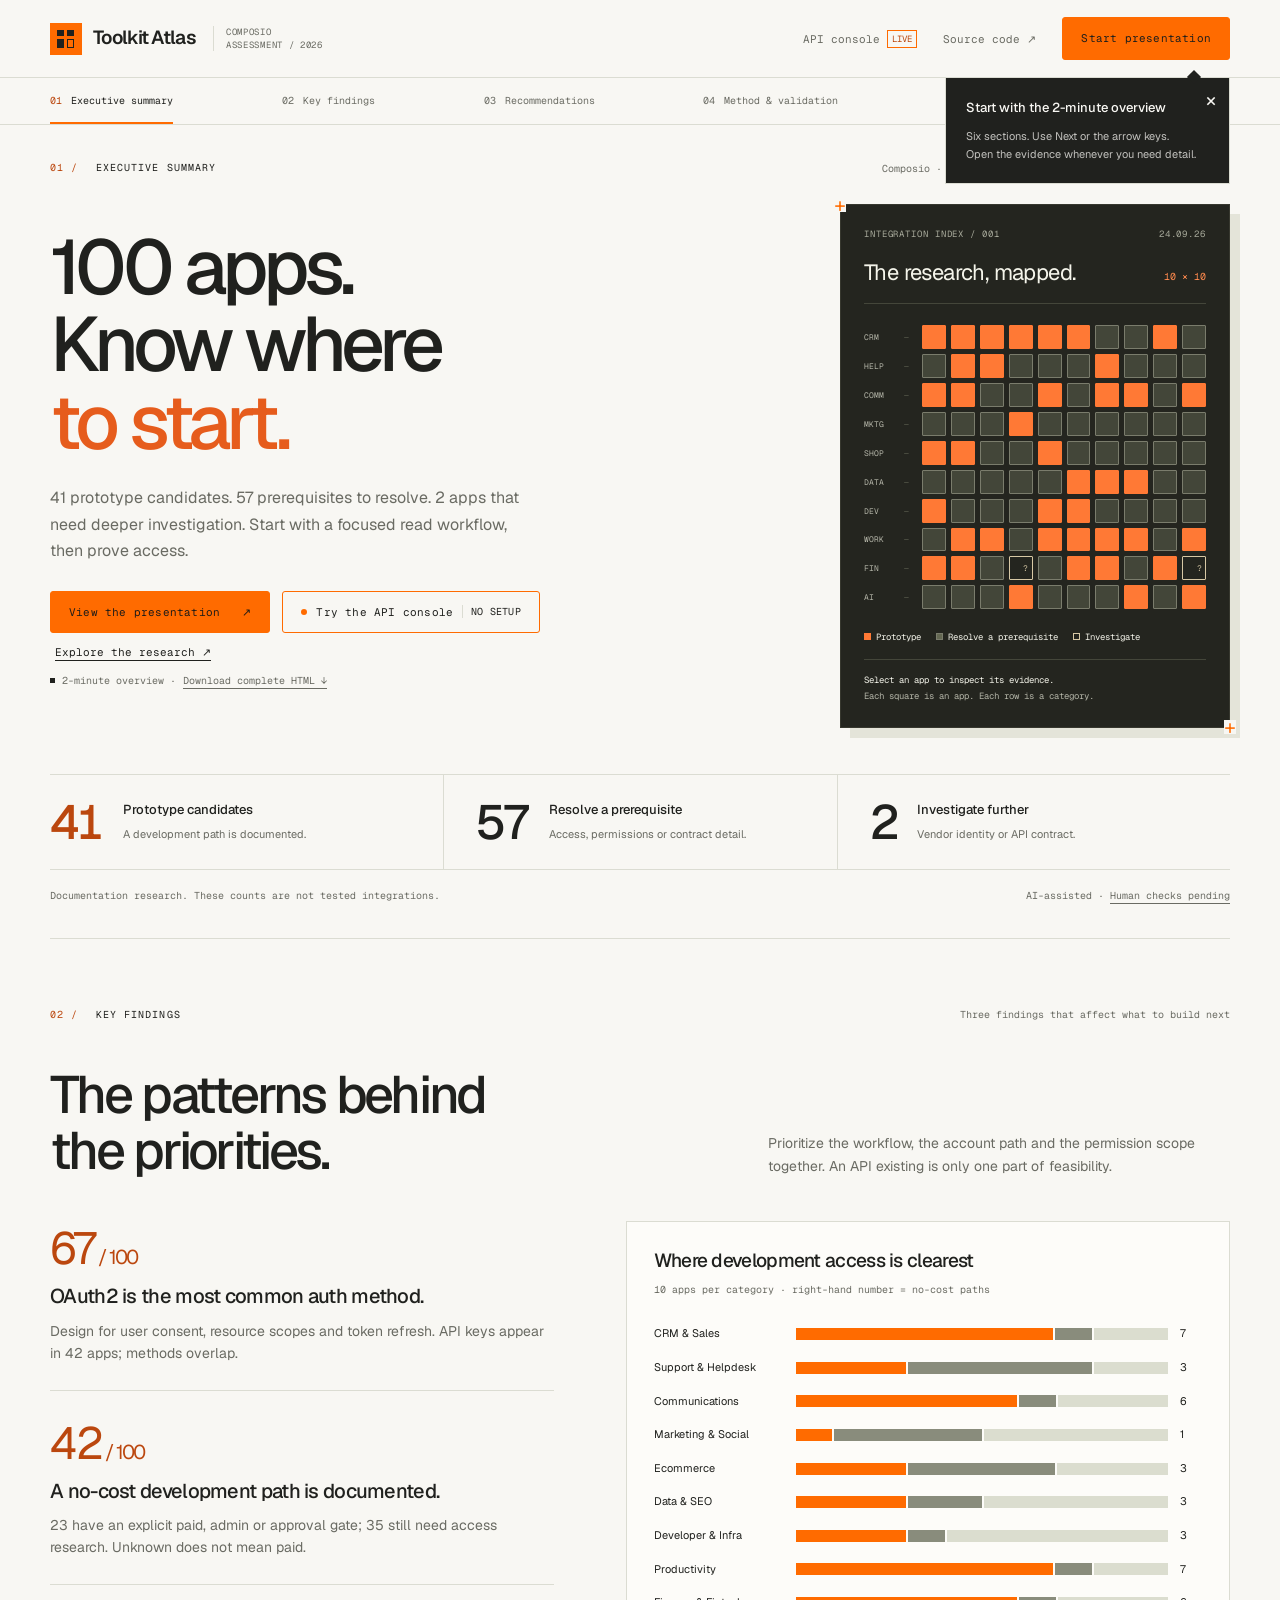
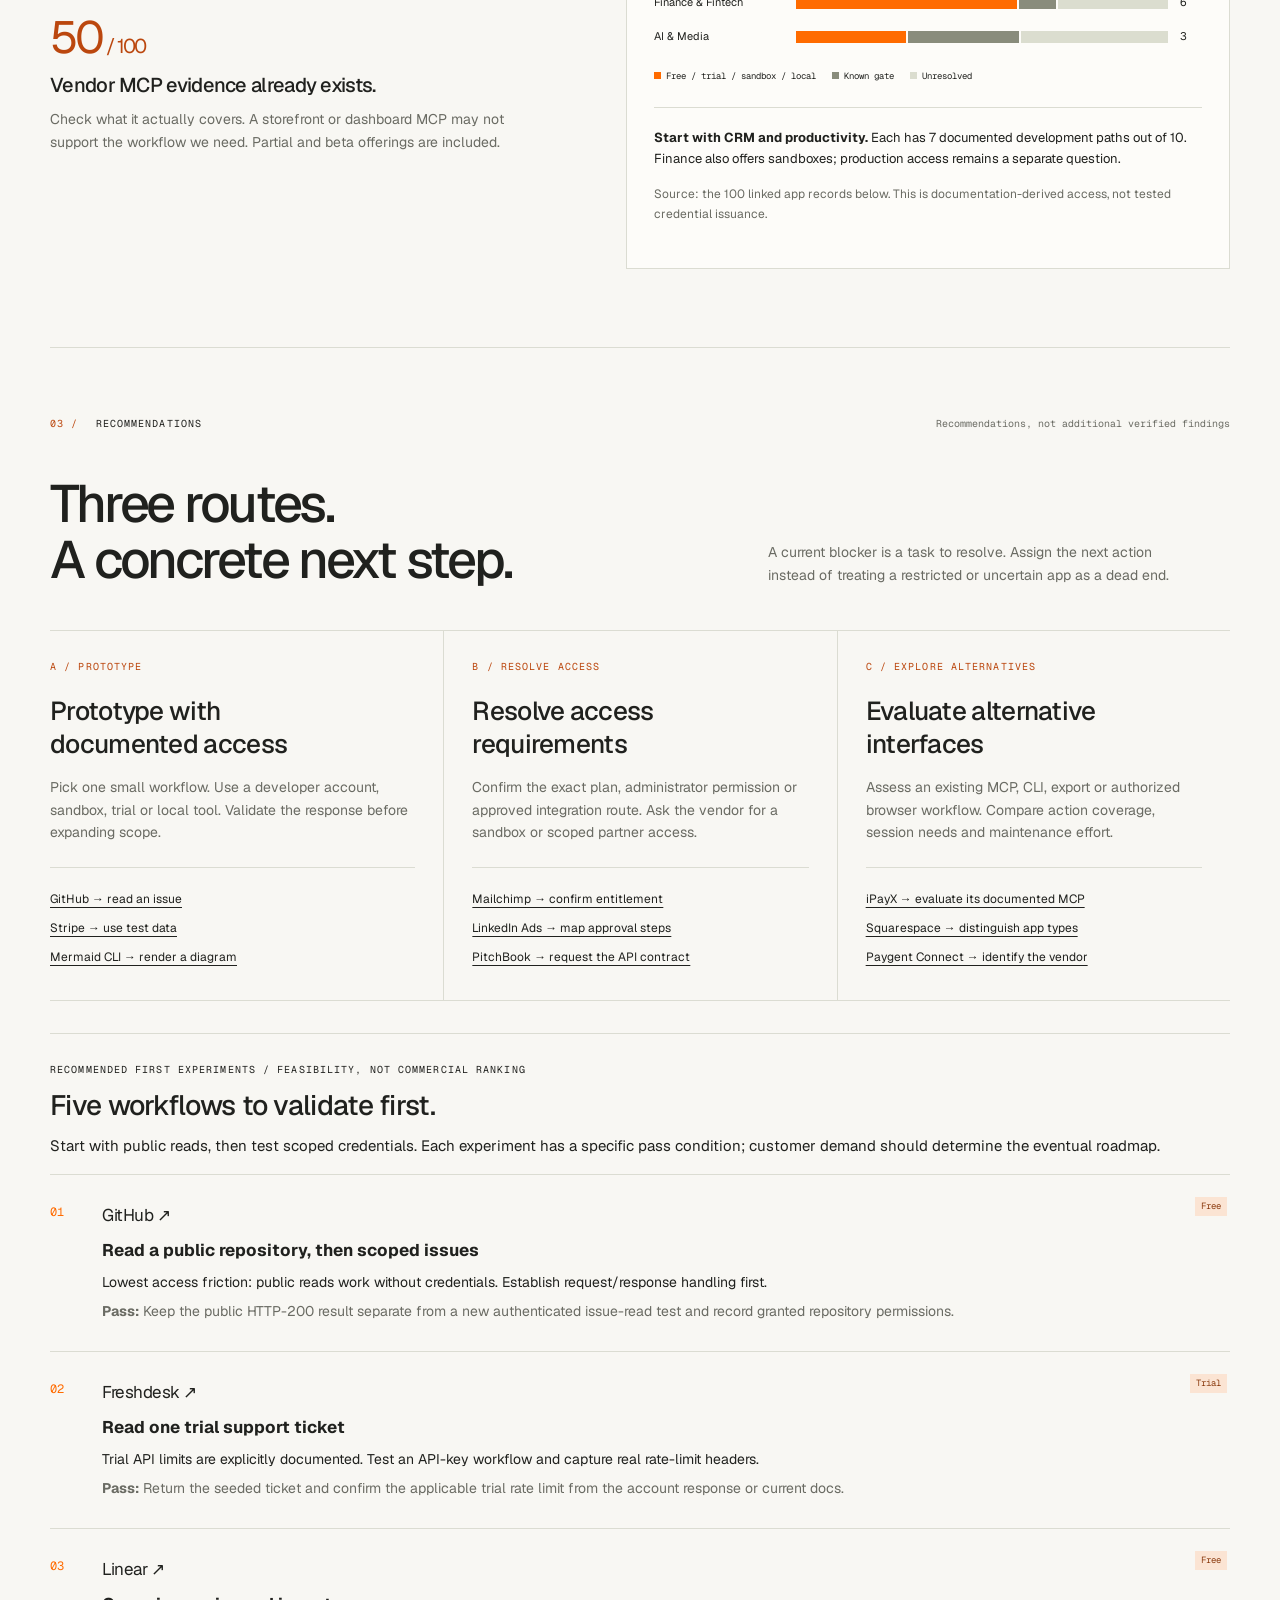
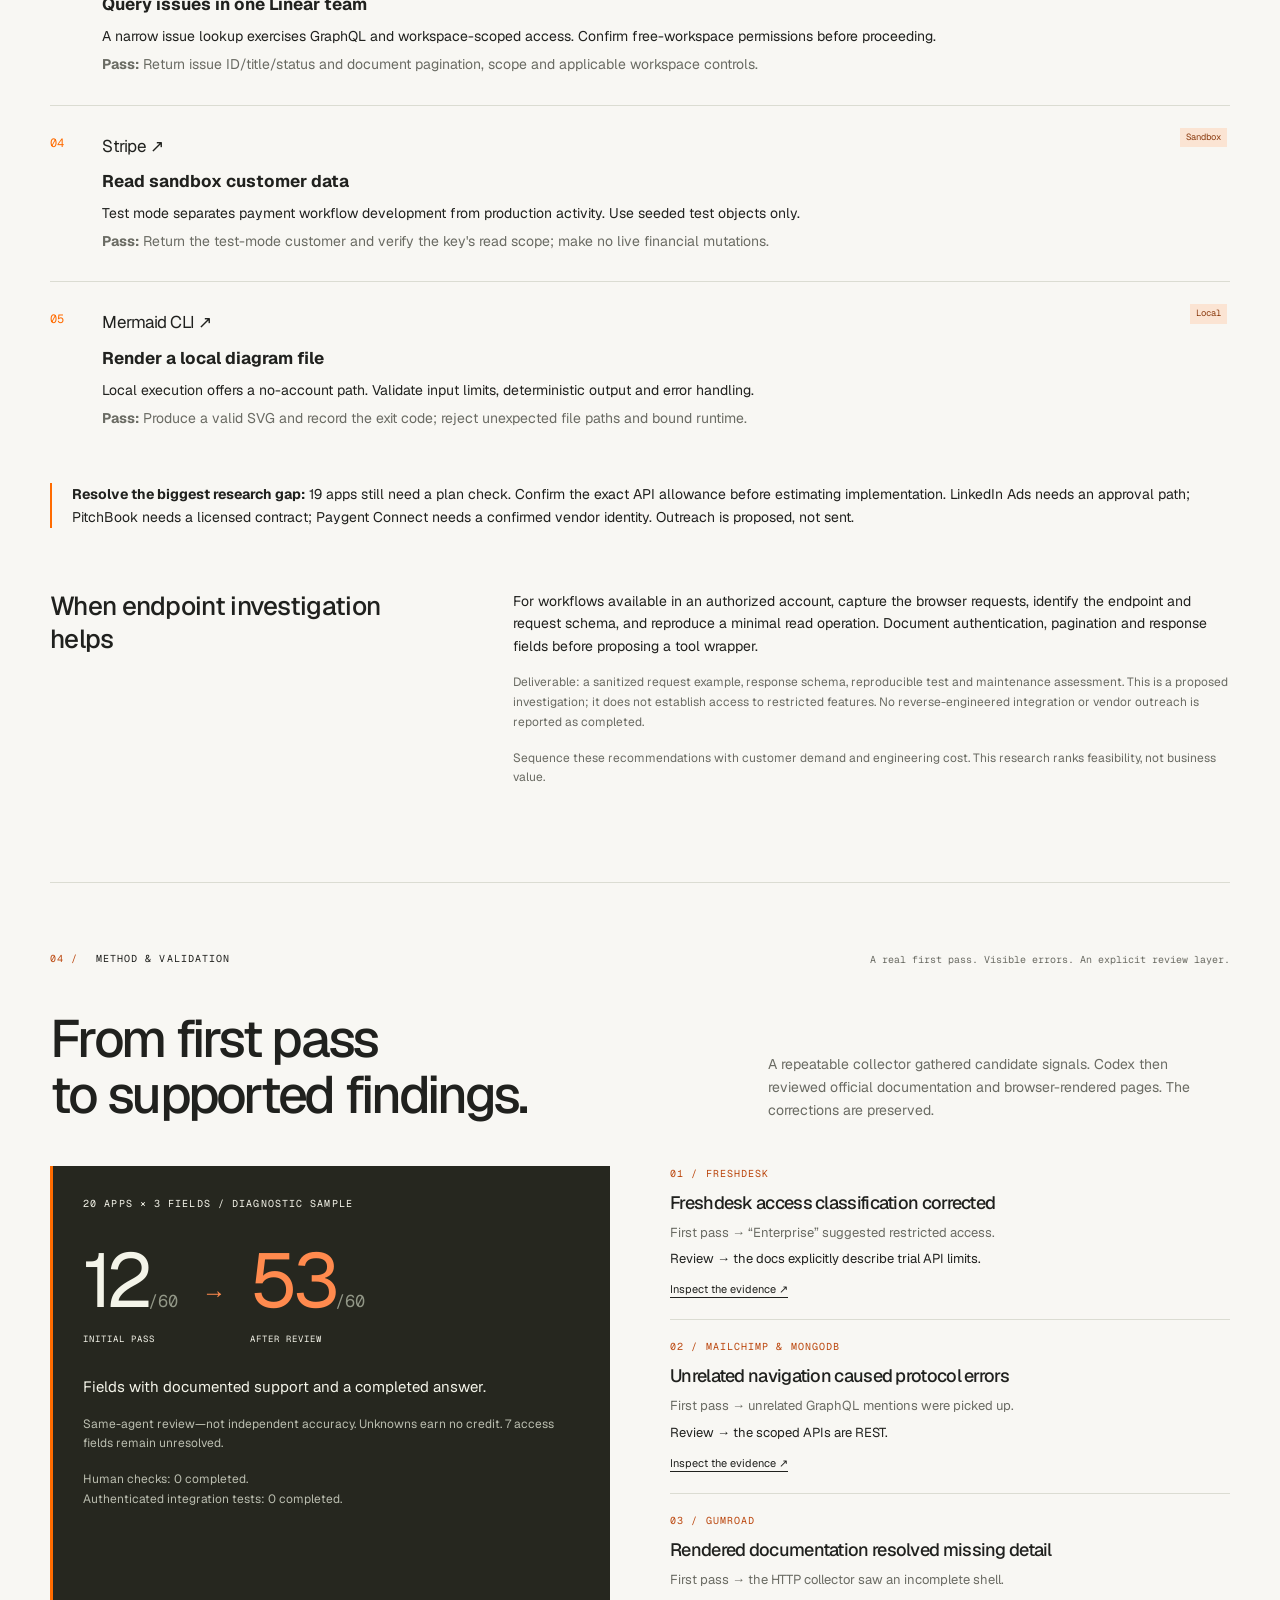
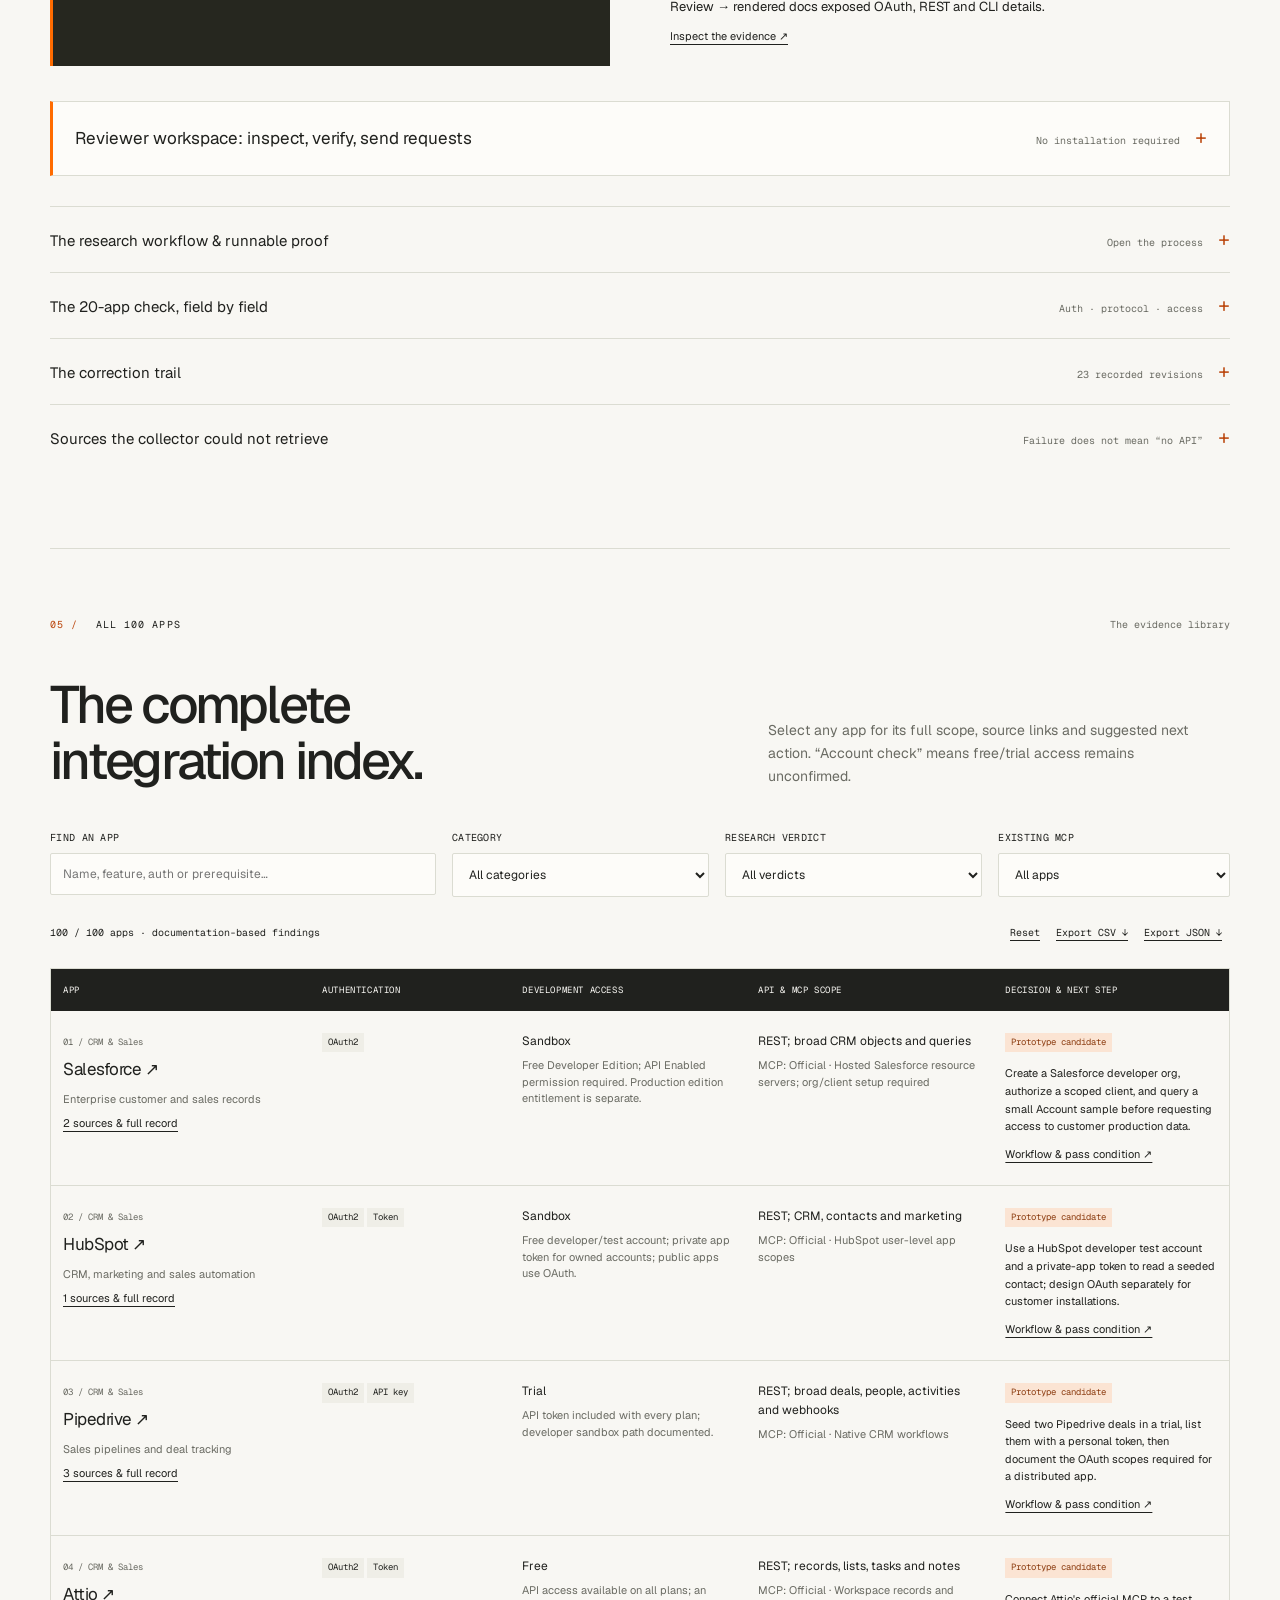
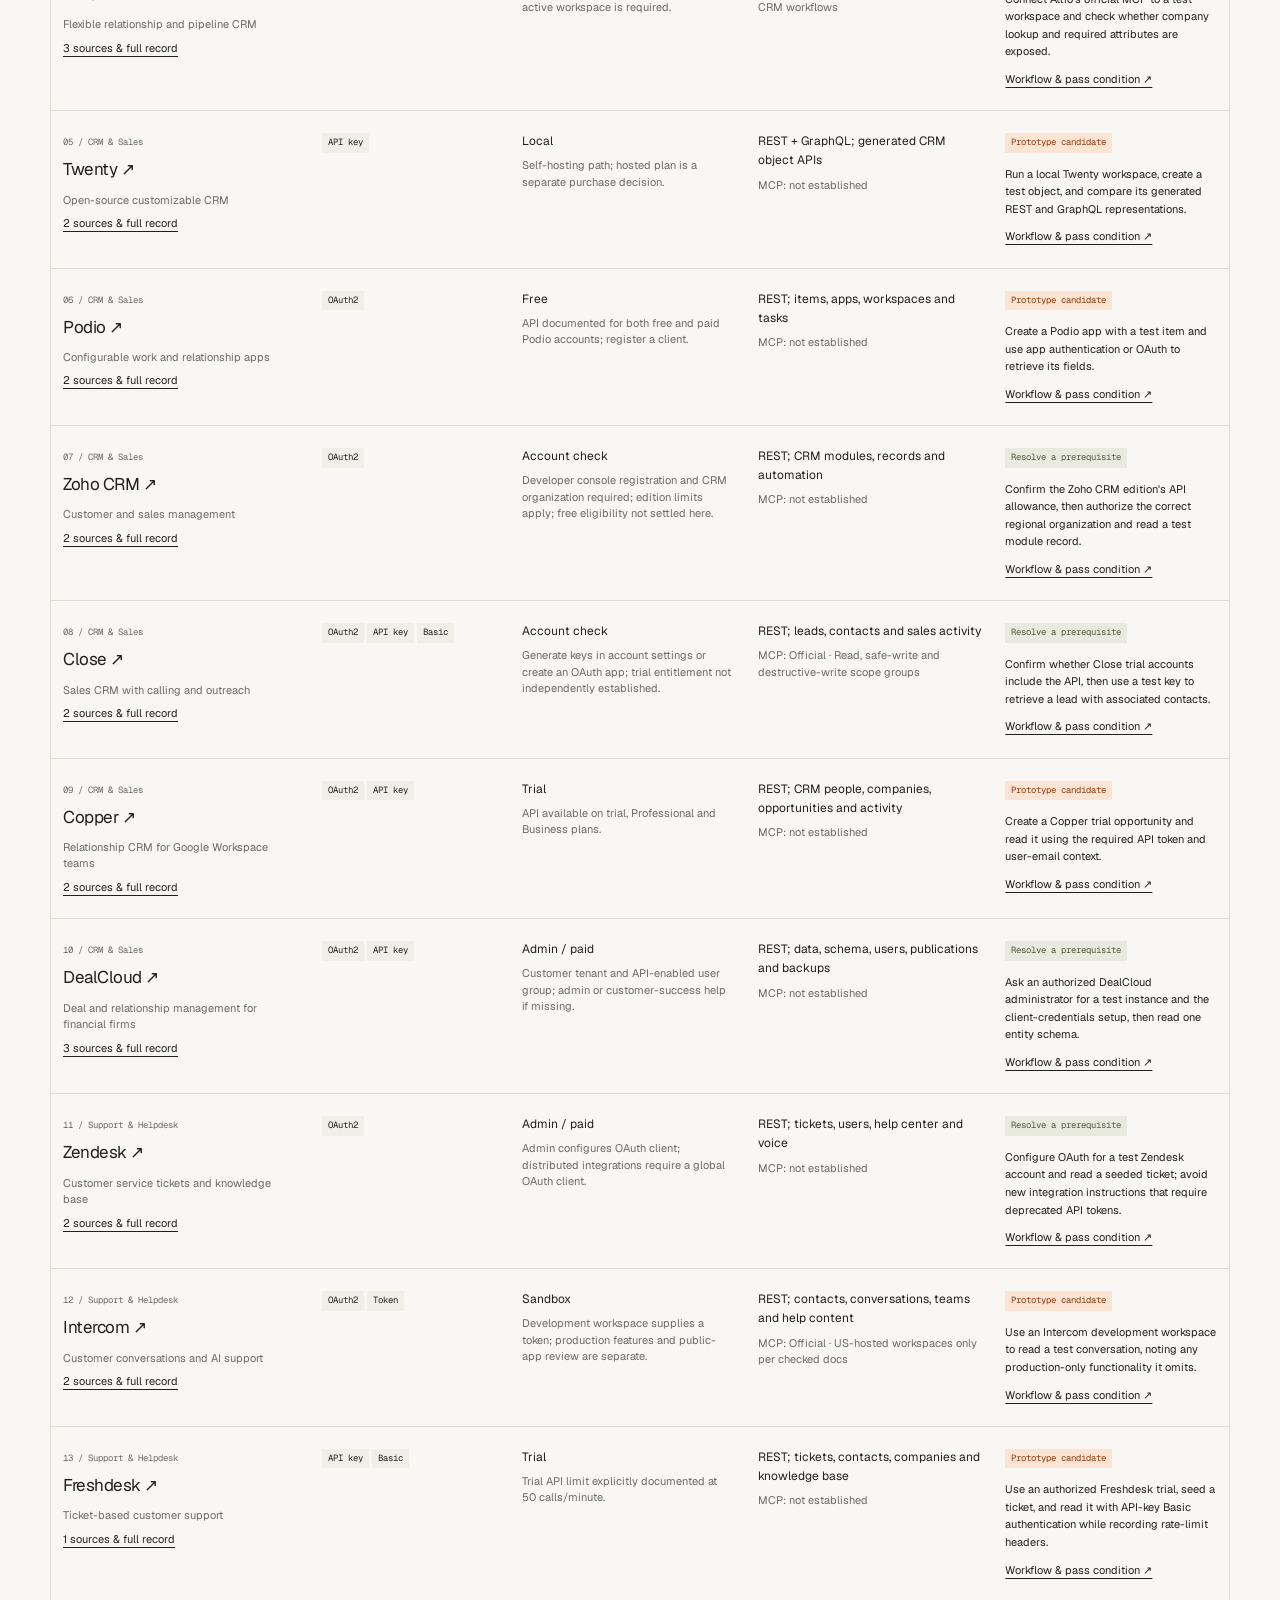
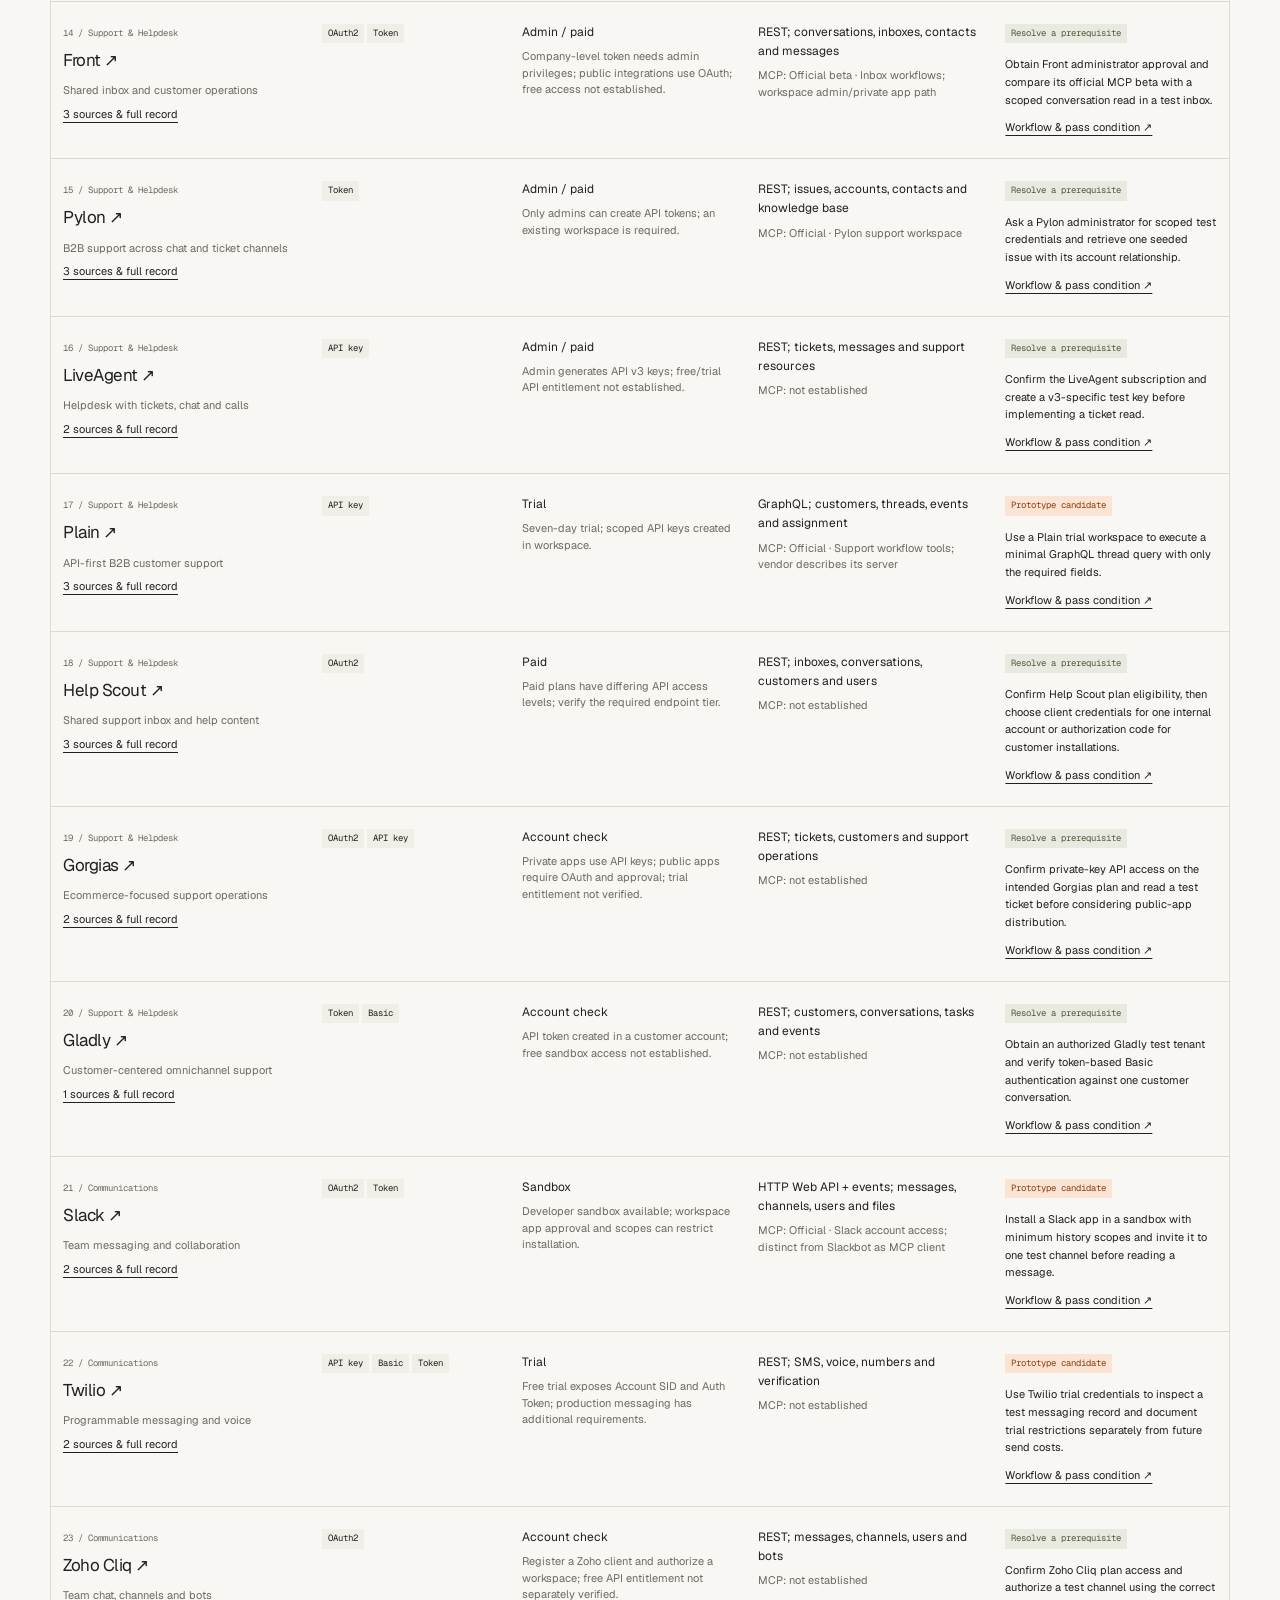
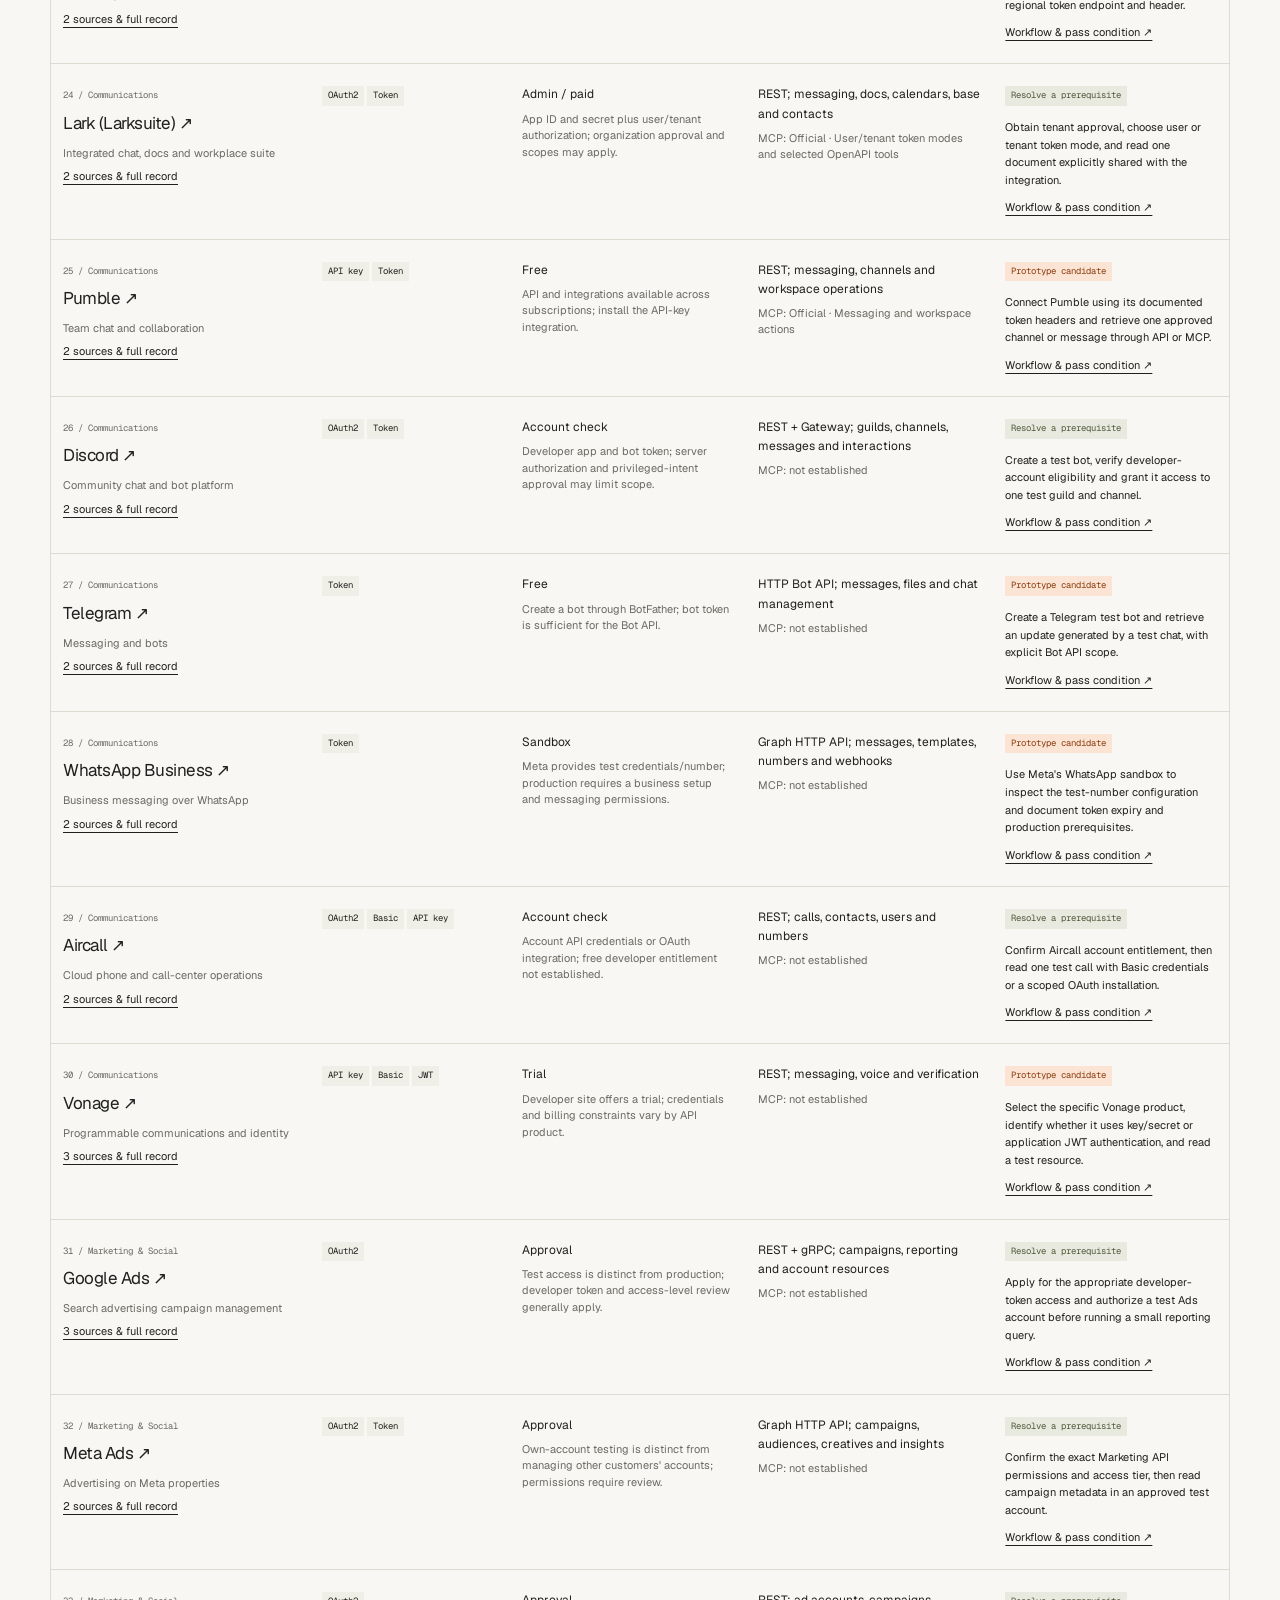
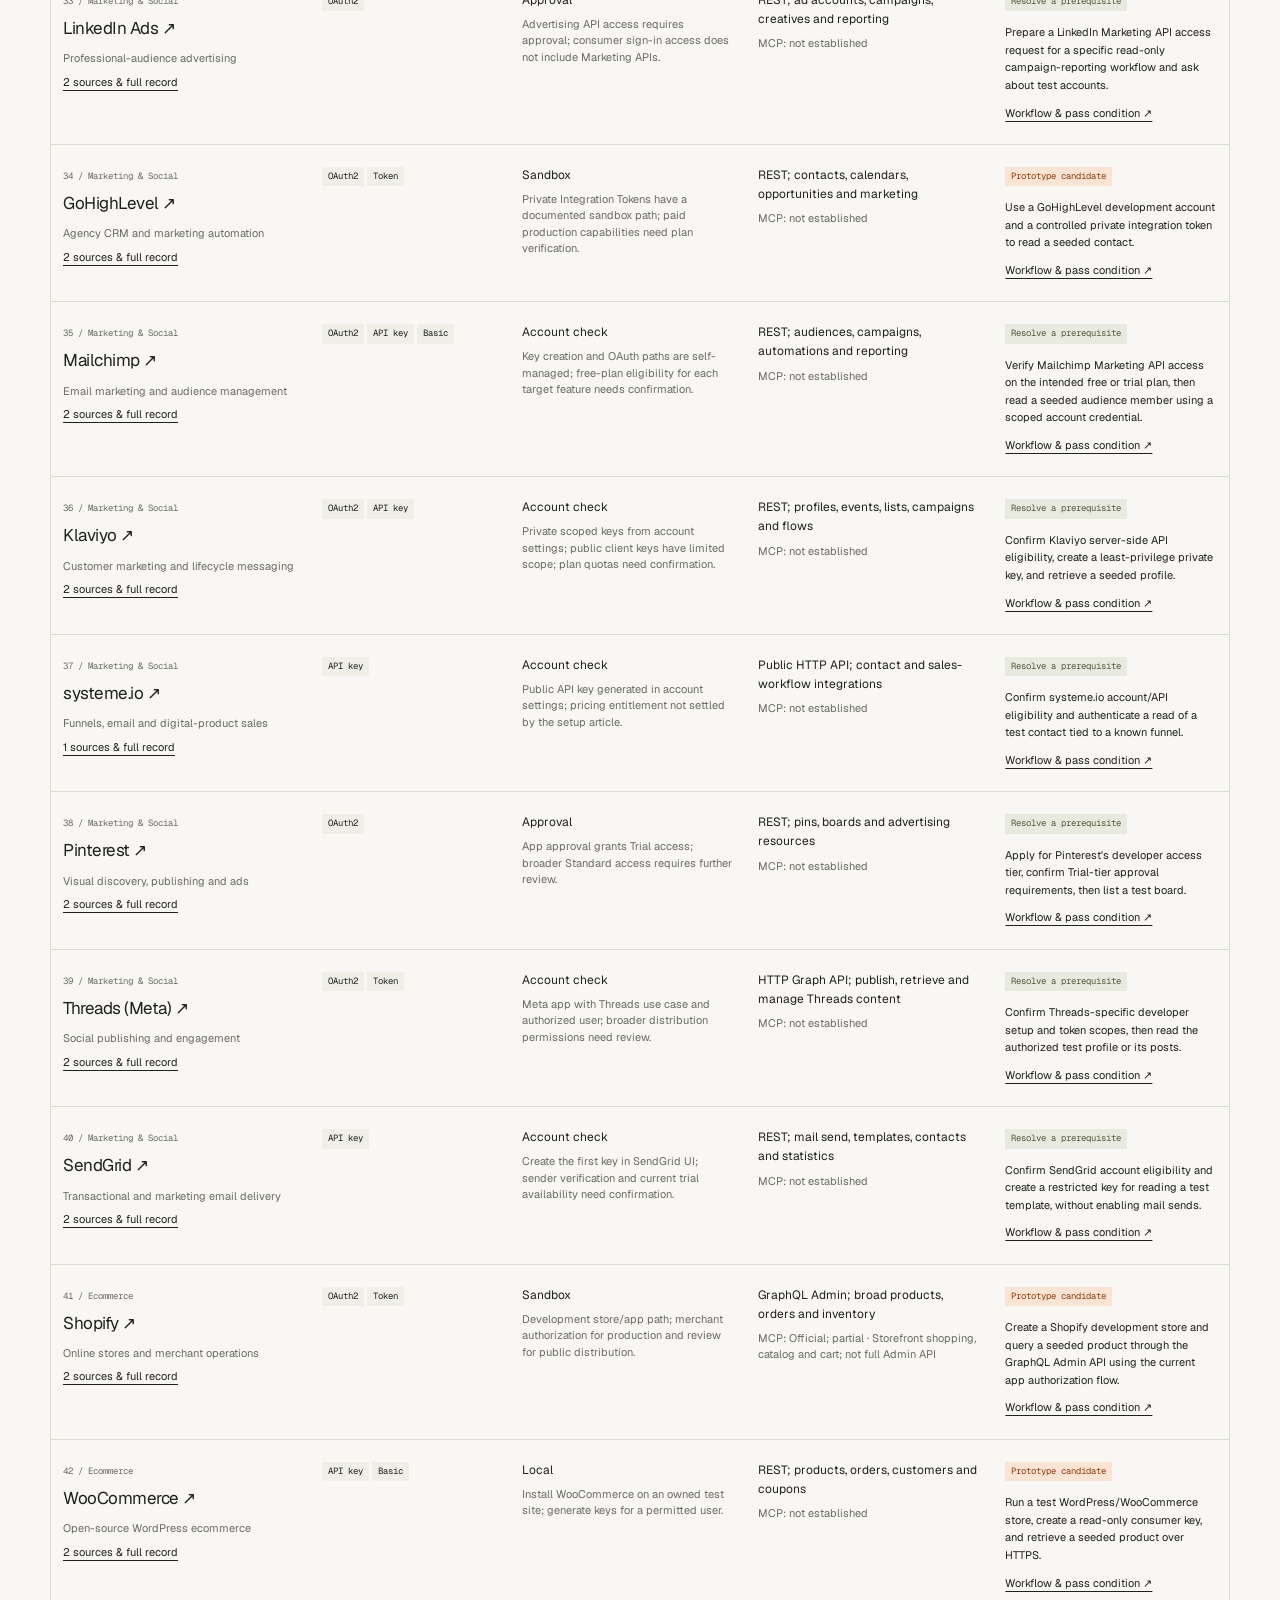
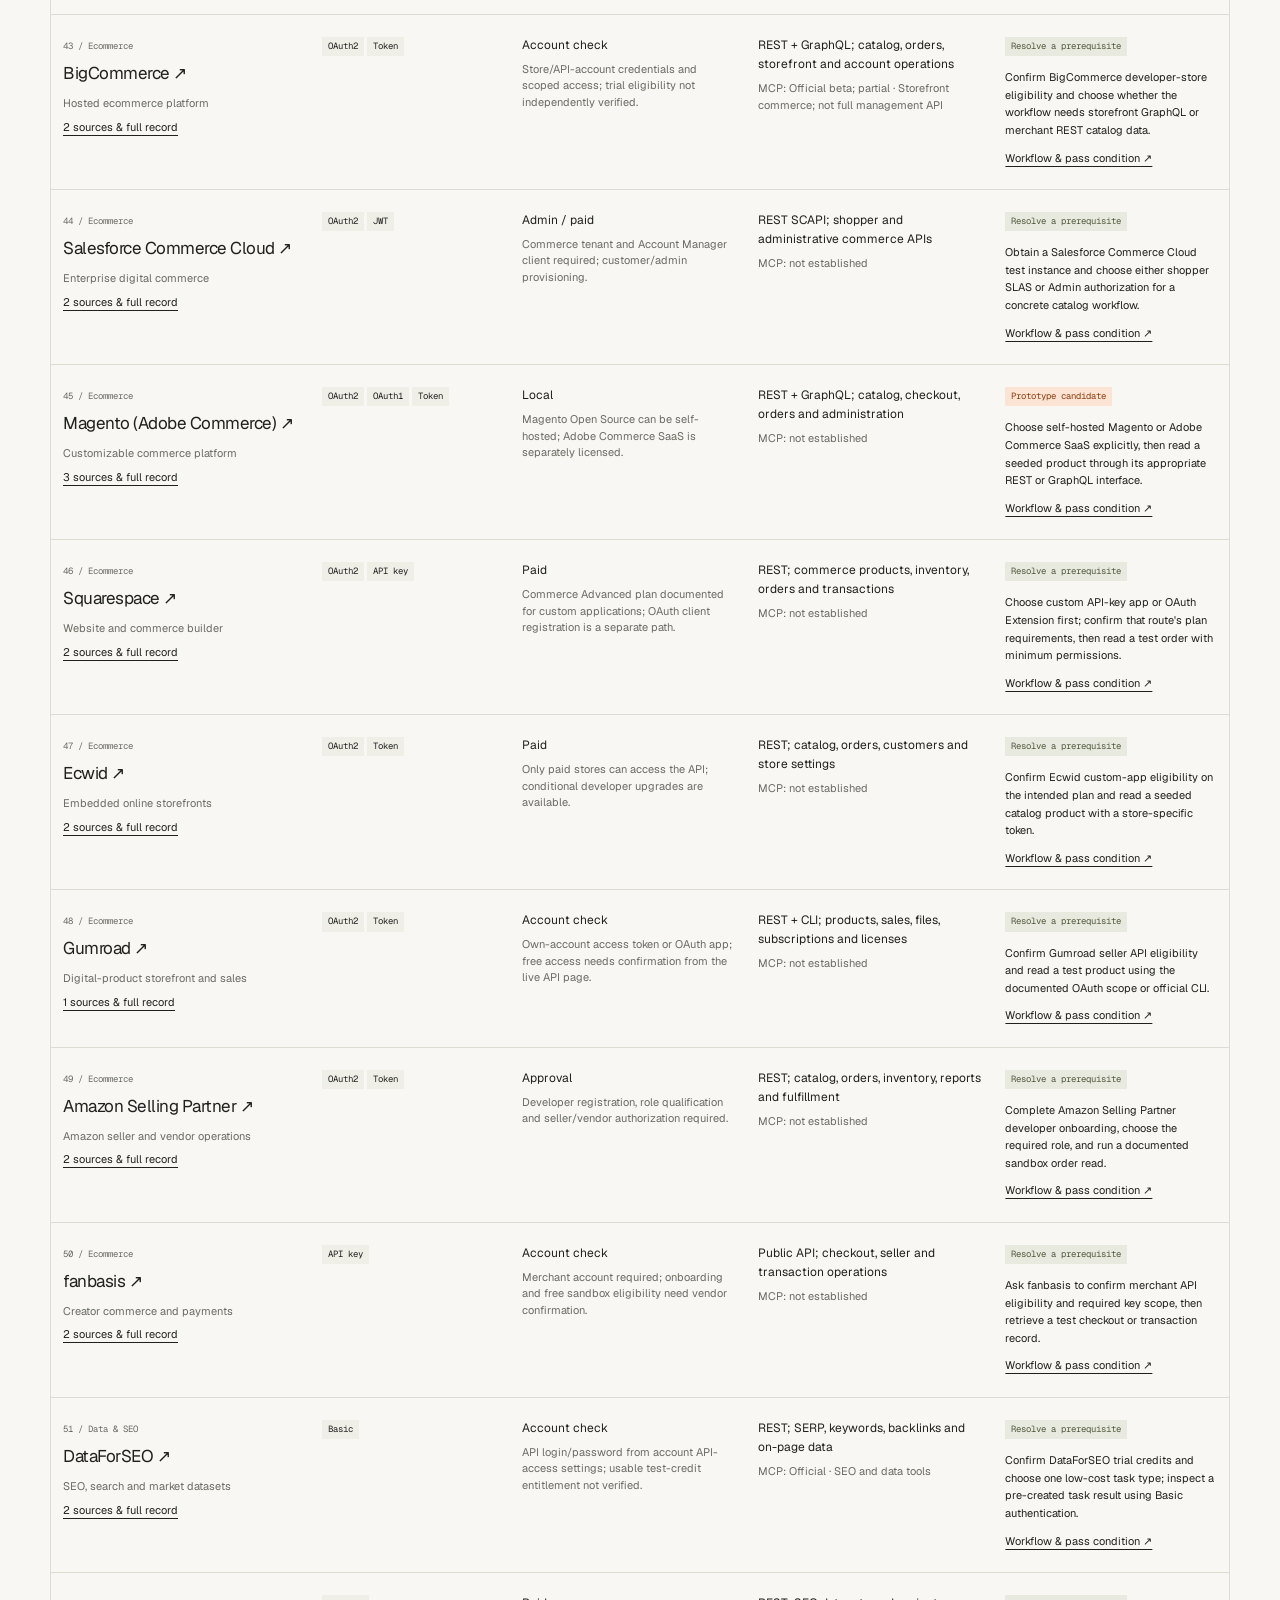
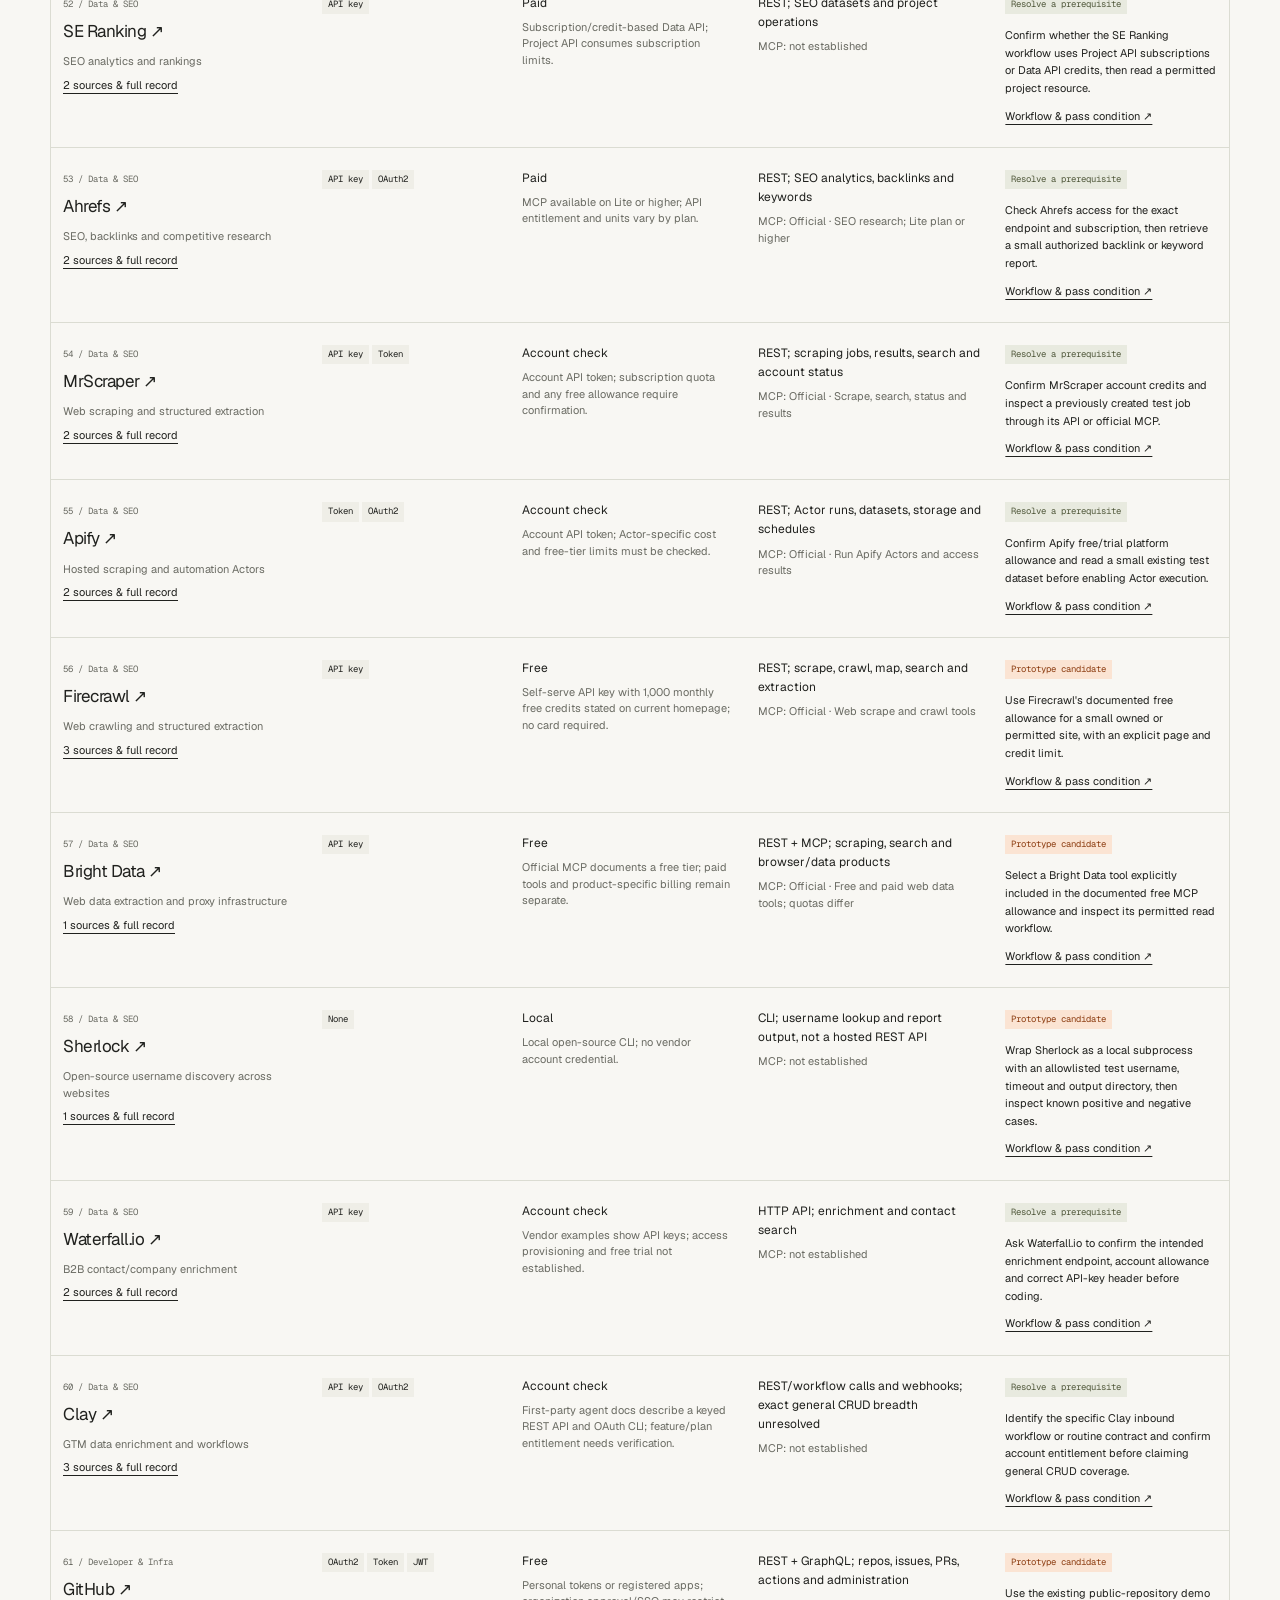
==== commit 03dbec10: "Add browser API console and traceable research pipeline" ====
--- a/index.html
+++ b/index.html
@@ -272,16 +272,21 @@
 }
 @media(prefers-reduced-motion:reduce){html{scroll-behavior:auto}*,*:before,*:after{animation:none!important;transition:none!important}}
 @media print{.topbar,.rail,.deck-controls,.filters,.toolbar,.hero-actions,.dialog,.tour-hint,.skip,.lab-tabs,.lab-actions,.example-controls{display:none!important}body,.present{background:white;color:#20211e;--paper:white;--ink:#20211e;--muted:#666;--line:#ddd}main{margin:0}.chapter,.present .chapter{display:block!important;min-height:0;break-after:page;padding:20px 0}.chapter:last-of-type{break-after:auto}h1{font-size:60px}h2{font-size:38px}.table-shell{overflow:visible}table{min-width:0;font-size:9px}td{padding:9px 6px}.app-button{font-size:12px}.atlas-figure{box-shadow:none}.footer{display:none}.scoreboard{background:white;color:#20211e;border:1px solid #ccc}.scoreboard .small{color:#666}}
+/* Reviewer workspace: editable requests and traceable research. */
+.console-heading{display:flex;align-items:center;justify-content:space-between;gap:20px;margin-bottom:12px}.console-heading h3{margin:8px 0}.console-badge{font:11px var(--mono);border:1px solid var(--line);padding:8px 10px;white-space:nowrap}.request-editor{border:1px solid var(--line);padding:22px;background:var(--paper)}.console-fields{display:grid;grid-template-columns:1.3fr 1fr 1.4fr;gap:16px}.console-fields label,.query-label{display:flex;flex-direction:column;gap:8px;font-size:13px;font-weight:600}.console-fields input,.console-fields select,.query-label select,.query-label textarea{width:100%;min-width:0;background:var(--paper);color:var(--ink);border:1px solid var(--line);padding:11px 12px;border-radius:0;font:14px var(--sans)}.query-label{margin:20px 0}.query-label textarea{font:13px/1.6 var(--mono);resize:vertical}.query-label .small{font-weight:400}.request-bar{display:flex;gap:14px;align-items:flex-start;padding:14px 0;margin:0;border-bottom:1px solid var(--line)}.request-bar code{overflow-wrap:anywhere;font:12px/1.6 var(--mono)}.request-bar strong{color:var(--accent);font:600 12px/1.6 var(--mono)}.response-panel{border:1px solid var(--line);min-width:0}.response-meta{display:flex;flex-wrap:wrap;gap:18px;padding:15px;background:var(--paper);font:12px var(--mono);border-bottom:1px solid var(--line)}.response-tabs{display:flex;gap:0;border-bottom:1px solid var(--line)}.response-tabs button{padding:12px 20px;border:0;border-bottom:2px solid transparent;color:var(--muted);background:transparent}.response-tabs button[aria-pressed=true]{border-bottom-color:var(--accent);color:var(--ink)}#liveOutput{margin:0;max-height:460px;overflow:auto;border:0;font:12px/1.7 var(--mono);white-space:pre-wrap;overflow-wrap:anywhere;padding:20px}.priority-block{border-top:1px solid var(--line);margin-top:32px;padding-top:28px}.priority-block>h3{font-size:28px;margin:10px 0}.priority-row{display:grid;grid-template-columns:32px 1fr auto;gap:20px;padding:22px 0;border-top:1px solid var(--line)}.priority-row h4{margin:7px 0;font-size:17px}.priority-row p{margin:6px 0;font-size:14px}.priority-row>.pill{align-self:start}.priority-row>.mono{color:var(--accent);font-size:12px;padding-top:6px}.run-decision{padding:20px;border-left:3px solid var(--accent);background:var(--paper);margin:22px 0}.claim-card{border-top:1px solid var(--line);padding:22px 0}.claim-card>div:first-child{display:flex;justify-content:space-between;gap:15px;align-items:center}.claim-card h4{text-transform:capitalize;margin:0}.claim-card p{margin:12px 0}.claim-card details{margin-top:12px;font-size:12px}.claim-card pre{font-size:11px;overflow-wrap:anywhere;white-space:pre-wrap}.claim-state{font:11px var(--mono);border:1px solid var(--line);padding:6px 9px;white-space:nowrap}.claim-state.supported{color:var(--ink);border-color:var(--ink)}.claim-state.needs_review,.claim-state.unresolved{color:var(--accent)}#pipelineSummary{margin:25px 0}.lab-tabs{flex-wrap:wrap}.lab-tabs button{flex:1;min-width:145px}.failed{color:var(--accent)}
+@media(max-width:650px){.console-heading{display:block}.console-badge{display:inline-block;margin-top:8px}.console-fields{grid-template-columns:1fr}.request-editor{padding:15px}.priority-row{grid-template-columns:24px 1fr;gap:12px}.priority-row>.pill{grid-column:2;justify-self:start}.response-meta{gap:10px;font-size:11px}.lab-tabs button{min-width:120px}.claim-card>div:first-child{align-items:flex-start}.console-fields input,.console-fields select,.query-label select,.query-label textarea{font-size:16px}}
+
+.console-cta{display:inline-flex;align-items:center;gap:9px!important;border-color:var(--accent)!important}.console-cta small{font:10px var(--mono);text-transform:uppercase;padding-left:8px;border-left:1px solid var(--line)}.live-dot{width:6px;height:6px;border-radius:50%;background:var(--accent)}.api-entry{display:inline-flex;align-items:center;gap:7px;text-decoration:none}.api-entry span{font:9px var(--mono);color:var(--accent-ink);border:1px solid var(--accent);padding:2px 4px}textarea:focus-visible{outline:2px solid var(--accent);outline-offset:3px}
 
 </style></head>
 <body>
 <a class="skip" href="#brief">Skip to the case study</a>
-<header class="topbar"><a class="wordmark" href="#brief"><span class="mark" aria-hidden="true"><i></i><i></i><i></i><i></i></span>Toolkit Atlas<span class="top-meta">COMPOSIO<br>ASSESSMENT / 2026</span></a><div class="top-actions"><a class="small" href="#review-lab">Run checks here</a><a class="small source-link" href="https://github.com/Sireeshreddy01/composio-toolkit-atlas" target="_blank" rel="noopener">Source code ↗</a><div class="presentation-entry"><button class="solid" id="present" aria-pressed="false" aria-describedby="tourHint">Start presentation</button><div class="tour-hint" id="tourHint" role="note"><button id="dismissHint" aria-label="Dismiss presentation tip">×</button><strong>Start with the 2-minute overview</strong><p>Six sections. Use Next or the arrow keys.<br>Open the evidence whenever you need detail.</p></div></div></div></header>
+<header class="topbar"><a class="wordmark" href="#brief"><span class="mark" aria-hidden="true"><i></i><i></i><i></i><i></i></span>Toolkit Atlas<span class="top-meta">COMPOSIO<br>ASSESSMENT / 2026</span></a><div class="top-actions"><a class="small api-entry" href="#api-console" data-open-console>API console <span>LIVE</span></a><a class="small source-link" href="https://github.com/Sireeshreddy01/composio-toolkit-atlas" target="_blank" rel="noopener">Source code ↗</a><div class="presentation-entry"><button class="solid" id="present" aria-pressed="false" aria-describedby="tourHint">Start presentation</button><div class="tour-hint" id="tourHint" role="note"><button id="dismissHint" aria-label="Dismiss presentation tip">×</button><strong>Start with the 2-minute overview</strong><p>Six sections. Use Next or the arrow keys.<br>Open the evidence whenever you need detail.</p></div></div></div></header>
 <aside class="rail"><div class="kicker" style="margin-bottom:21px">Report contents</div><nav aria-label="Case study chapters"><a href="#brief" class="active"><span>01</span>Executive summary</a><a href="#findings"><span>02</span>Key findings</a><a href="#routes"><span>03</span>Recommendations</a><a href="#verification"><span>04</span>Method & validation</a><a href="#matrix"><span>05</span>All 100 apps</a><a href="#human-review"><span>06</span>Next steps</a></nav><div class="rail-foot">100 APPS<br>10 CATEGORIES<br>24 SEP 2026<br><br>AI PRODUCT OPS<br>COMPOSIO / TAKE-HOME</div></aside>
 <main>
 <section class="chapter selected" id="brief" data-title="Executive summary">
 <div class="chapter-label"><span class="kicker"><span class="index">01 /</span> Executive summary</span><span class="small">Composio · AI Product Ops · Research snapshot, 24 Sep 2026</span></div>
-<div class="hero-layout"><div class="hero-copy"><h1>100 apps.<br>Know where<br><span class="headline-accent">to start.</span></h1><p class="lead">Authentication. Access. API coverage. A researched view of what’s ready to prototype, what needs resolving, and the evidence behind each decision.</p><div class="hero-actions"><button class="solid" id="startOverview">View the presentation <span aria-hidden="true">↗</span></button><a href="#review-lab" class="outline">Try an example</a><a href="#matrix" class="text-link">Explore the research ↗</a></div><p class="hero-note">2-minute overview · 100 app records · Open-source research</p></div><figure class="atlas-figure"><div class="figure-header"><span class="mono">INTEGRATION INDEX / 001</span><span class="mono">24.09.26</span></div><div class="figure-title"><h3>The research, mapped.</h3><span>10 × 10</span></div><div class="matrix-art"><div class="category-codes" aria-hidden="true"><span>CRM</span><span>HELP</span><span>COMM</span><span>MKTG</span><span>SHOP</span><span>DATA</span><span>DEV</span><span>WORK</span><span>FIN</span><span>AI</span></div><div class="app-grid" id="appGrid" aria-label="100 researched apps, in assignment order"></div></div><div class="figure-key"><span><i class="swatch Build"></i>Prototype</span><span><i class="swatch Conditional"></i>Resolve a prerequisite</span><span><i class="swatch Investigate"></i>Investigate</span></div><figcaption><span class="figure-hover" id="mapCaption">Select an app to inspect its evidence.</span><br>Each square is an app. Each row is a category.</figcaption></figure></div>
+<div class="hero-layout"><div class="hero-copy"><h1>100 apps.<br>Know where<br><span class="headline-accent">to start.</span></h1><p class="lead">41 prototype candidates. 57 prerequisites to resolve. 2 apps that need deeper investigation. Start with a focused read workflow, then prove access.</p><div class="hero-actions"><button class="solid" id="startOverview">View the presentation <span aria-hidden="true">↗</span></button><a href="#api-console" class="outline console-cta" data-open-console><span class="live-dot" aria-hidden="true"></span> Try the API console <small>No setup</small></a><a href="#matrix" class="text-link">Explore the research ↗</a></div><p class="hero-note">2-minute overview · <a href="./index.html" download="Composio-Toolkit-Atlas.html">Download complete HTML ↓</a></p></div><figure class="atlas-figure"><div class="figure-header"><span class="mono">INTEGRATION INDEX / 001</span><span class="mono">24.09.26</span></div><div class="figure-title"><h3>The research, mapped.</h3><span>10 × 10</span></div><div class="matrix-art"><div class="category-codes" aria-hidden="true"><span>CRM</span><span>HELP</span><span>COMM</span><span>MKTG</span><span>SHOP</span><span>DATA</span><span>DEV</span><span>WORK</span><span>FIN</span><span>AI</span></div><div class="app-grid" id="appGrid" aria-label="100 researched apps, in assignment order"></div></div><div class="figure-key"><span><i class="swatch Build"></i>Prototype</span><span><i class="swatch Conditional"></i>Resolve a prerequisite</span><span><i class="swatch Investigate"></i>Investigate</span></div><figcaption><span class="figure-hover" id="mapCaption">Select an app to inspect its evidence.</span><br>Each square is an app. Each row is a category.</figcaption></figure></div>
 <div class="summary-band"><div class="summary-item"><strong id="statBuild"></strong><div><b>Prototype candidates</b><p>A development path is documented.</p></div></div><div class="summary-item"><strong id="statConditional"></strong><div><b>Resolve a prerequisite</b><p>Access, permissions or contract detail.</p></div></div><div class="summary-item"><strong id="statInvestigate"></strong><div><b>Investigate further</b><p>Vendor identity or API contract.</p></div></div></div>
 <div class="status-strip"><span>Documentation research. These counts are not tested integrations.</span><span>AI-assisted · <a href="#human-review">Human checks pending</a></span></div>
 </section>
@@ -294,24 +299,34 @@
 <div class="chapter-label"><span class="kicker"><span class="index">03 /</span> Recommendations</span><span class="small">Recommendations, not additional verified findings</span></div>
 <div class="section-title"><h2>Three routes.<br>A concrete next step.</h2><p class="small">A current blocker is a task to resolve. Assign the next action instead of treating a restricted or uncertain app as a dead end.</p></div>
 <div class="routes"><article class="route"><div class="kicker">A / Prototype</div><h3>Prototype with documented access</h3><p>Pick one small workflow. Use a developer account, sandbox, trial or local tool. Validate the response before expanding scope.</p><div class="route-examples"><button data-app="61">GitHub → read an issue</button><button data-app="81">Stripe → use test data</button><button data-app="98">Mermaid CLI → render a diagram</button></div></article><article class="route"><div class="kicker">B / Resolve access</div><h3>Resolve access requirements</h3><p>Confirm the exact plan, administrator permission or approved integration route. Ask the vendor for a sandbox or scoped partner access.</p><div class="route-examples"><button data-app="35">Mailchimp → confirm entitlement</button><button data-app="33">LinkedIn Ads → map approval steps</button><button data-app="90">PitchBook → request the API contract</button></div></article><article class="route"><div class="kicker">C / Explore alternatives</div><h3>Evaluate alternative interfaces</h3><p>Assess an existing MCP, CLI, export or authorized browser workflow. Compare action coverage, session needs and maintenance effort.</p><div class="route-examples"><button data-app="85">iPayX → evaluate its documented MCP</button><button data-app="46">Squarespace → distinguish app types</button><button data-app="84">Paygent Connect → identify the vendor</button></div></article></div>
-<div class="route-footer"><h3>Endpoint reverse engineering</h3><div><p>For workflows available in an authorized account, capture the browser requests, identify the endpoint and request schema, and reproduce a minimal read operation. Document authentication, pagination and response fields before proposing a tool wrapper.</p><p class="small">Deliverable: a sanitized request example, response schema, reproducible test and maintenance assessment. This is a proposed investigation; it does not establish access to restricted features. No reverse-engineered integration or vendor outreach is reported as completed.</p><p class="small">Sequence these recommendations with customer demand and engineering cost. This research ranks feasibility, not business value.</p></div></div>
+<div class="priority-block"><div class="kicker">Recommended first experiments / feasibility, not commercial ranking</div><h3>Five workflows to validate first.</h3><p>Start with public reads, then test scoped credentials. Each experiment has a specific pass condition; customer demand should determine the eventual roadmap.</p><div id="priorityList"></div><div class="callout"><strong>Resolve the biggest research gap:</strong> 19 apps still need a plan check. Confirm the exact API allowance before estimating implementation. LinkedIn Ads needs an approval path; PitchBook needs a licensed contract; Paygent Connect needs a confirmed vendor identity. Outreach is proposed, not sent.</div></div><div class="route-footer"><h3>When endpoint investigation helps</h3><div><p>For workflows available in an authorized account, capture the browser requests, identify the endpoint and request schema, and reproduce a minimal read operation. Document authentication, pagination and response fields before proposing a tool wrapper.</p><p class="small">Deliverable: a sanitized request example, response schema, reproducible test and maintenance assessment. This is a proposed investigation; it does not establish access to restricted features. No reverse-engineered integration or vendor outreach is reported as completed.</p><p class="small">Sequence these recommendations with customer demand and engineering cost. This research ranks feasibility, not business value.</p></div></div>
 </section>
 <section class="chapter" id="verification" data-title="Method & validation">
 <div class="chapter-label"><span class="kicker"><span class="index">04 /</span> Method & validation</span><span class="small">A real first pass. Visible errors. An explicit review layer.</span></div>
 <div class="section-title"><h2>From first pass<br>to supported findings.</h2><p class="small">A repeatable collector gathered candidate signals. Codex then reviewed official documentation and browser-rendered pages. The corrections are preserved.</p></div>
 <div class="proof-layout"><div class="scoreboard"><div class="kicker">20 apps × 3 fields / diagnostic sample</div><div class="scores"><div><strong id="beforeScore"></strong><small>/60</small><div class="score-label">Initial pass</div></div><span class="arrow">→</span><div><strong class="after" id="afterScore"></strong><small>/60</small><div class="score-label">After review</div></div></div><p style="font-size:15px">Fields with documented support and a completed answer.</p><p class="small">Same-agent review—not independent accuracy. Unknowns earn no credit. <span id="unresolvedFields"></span> access fields remain unresolved.</p><p class="small" style="margin:0">Human checks: 0 completed.<br>Authenticated integration tests: 0 completed.</p></div><div><article class="case"><div class="kicker">01 / Freshdesk</div><h3>Freshdesk access classification corrected</h3><p class="before">First pass → “Enterprise” suggested restricted access.</p><p class="after">Review → the docs explicitly describe trial API limits.</p><button data-app="13">Inspect the evidence ↗</button></article><article class="case"><div class="kicker">02 / Mailchimp & MongoDB</div><h3>Unrelated navigation caused protocol errors</h3><p class="before">First pass → unrelated GraphQL mentions were picked up.</p><p class="after">Review → the scoped APIs are REST.</p><button data-app="35">Inspect the evidence ↗</button></article><article class="case"><div class="kicker">03 / Gumroad</div><h3>Rendered documentation resolved missing detail</h3><p class="before">First pass → the HTTP collector saw an incomplete shell.</p><p class="after">Review → rendered docs exposed OAuth, REST and CLI details.</p><button data-app="48">Inspect the evidence ↗</button></article></div></div>
-<details class="fold lab" id="review-lab"><summary>Run checks and explore an example <small>No installation required</small></summary><div class="fold-content">
-<p class="lab-intro">Inspect how a finding changed, rerun checks against the embedded research, or send one live public API request. Each result states exactly what it demonstrates.</p>
-<div class="lab-tabs" role="group" aria-label="Reviewer tools"><button data-lab="example" aria-pressed="true" aria-controls="panel-example">1. Research example</button><button data-lab="checks" aria-pressed="false" aria-controls="panel-checks">2. Run dataset checks</button><button data-lab="live" aria-pressed="false" aria-controls="panel-live">3. Live API request</button></div>
+<details class="fold lab" id="review-lab"><summary>Reviewer workspace: inspect, verify, send requests <small>No installation required</small></summary><div class="fold-content">
+<p class="lab-intro">Everything needed to assess this submission is here. Replay the research, inspect the full automated run, check the saved dataset, and send actual public API requests. No installation or sign-in is needed.</p>
+<div class="lab-tabs" role="group" aria-label="Reviewer tools"><button data-lab="example" aria-pressed="true" aria-controls="panel-example">1. Research example</button><button data-lab="checks" aria-pressed="false" aria-controls="panel-checks">2. Run dataset checks</button><button data-lab="live" aria-pressed="false" aria-controls="panel-live">3. API console</button><button data-lab="pipeline" aria-pressed="false" aria-controls="panel-pipeline">4. Research run</button></div>
 <div id="panel-example"><div class="example-layout"><div class="example-steps" role="group" aria-label="Freshdesk research steps"><button data-step="0" aria-pressed="true">01 · Initial collection</button><button data-step="1" aria-pressed="false">02 · Source review</button><button data-step="2" aria-pressed="false">03 · Corrected record</button><button data-step="3" aria-pressed="false">04 · Implementation decision</button></div><div><div class="example-body" id="exampleBody" aria-live="polite"></div><div class="example-controls"><button class="outline" id="examplePrev">Previous step</button><button class="solid" id="exampleNext">Next step →</button></div></div></div></div>
 <div id="panel-checks" hidden><h3>Recalculate the saved research</h3><p class="lab-intro">Runs JavaScript locally against all 100 embedded records. Checks the dataset structure and recalculates the sample scores from initial predictions, reviewed records and the saved review rubric.</p><div class="lab-actions"><button class="solid" id="runChecks">Run dataset checks</button><button class="outline" id="downloadChecks" disabled>Download result</button></div><p class="run-status" id="checksStatus" role="status">Ready. No accounts, API keys or network access required.</p><div id="checksOutput"></div><p class="runtime-note">This checks reproducibility and internal consistency. It does not revisit vendor documentation or independently establish that a claim is true.</p><details class="source-code"><summary>View the code executed here</summary><pre id="checksCode"></pre></details></div>
-<div id="panel-live" hidden><h3>GitHub: read a public repository</h3><p class="lab-intro">Send a real, unauthenticated GET request for this project’s public repository. Inspect the returned fields, HTTP status and measured time. Nothing is written to GitHub.</p><p class="endpoint"><strong>GET</strong> https://api.github.com/repos/Sireeshreddy01/composio-toolkit-atlas</p><div class="lab-actions"><button class="solid" id="runLive">Send live request</button><button class="outline" id="downloadLive" disabled>Download result</button><button class="text-button" data-app="61">View GitHub research record</button></div><p class="run-status" id="liveStatus" role="status">Not run. Requires internet; browser restrictions and GitHub rate limits may prevent a response.</p><pre id="liveOutput" hidden></pre><p class="runtime-note">A successful result demonstrates this public read only. It does not test OAuth, private data, writes, all GitHub endpoints or the other 99 apps. Results are from your current browser run, separate from the research snapshot.</p><p class="small"><a href="https://docs.github.com/en/rest/repos/repos#get-a-repository" target="_blank" rel="noopener">Official endpoint documentation ↗</a> · <a href="https://docs.github.com/en/rest/using-the-rest-api/using-cors-and-jsonp-to-make-cross-origin-requests" target="_blank" rel="noopener">Browser access documentation ↗</a></p><details class="source-code"><summary>View the request code</summary><pre id="liveCode"></pre></details></div>
+<div id="panel-live" hidden><span id="api-console"></span>
+<div class="console-heading"><div><div class="kicker">Live / public GitHub REST API</div><h3>Make the request. Inspect the response.</h3></div><span class="console-badge">No setup · No API key</span></div>
+<p class="lab-intro">Choose an endpoint, edit the public repository and parameters, then send. The response below comes directly from GitHub.</p>
+<div class="request-editor"><div class="console-fields"><label for="requestPreset">Endpoint<select id="requestPreset" aria-label="Endpoint"><option value="repo">Repository details</option><option value="issues">Issues & pull requests</option><option value="branches">Branches</option><option value="languages">Languages</option><option value="contributors">Contributors</option><option value="readme">README metadata</option></select></label><label for="requestOwner">Owner<input id="requestOwner" value="Sireeshreddy01" autocomplete="off" spellcheck="false"></label><label for="requestRepo">Repository<input id="requestRepo" value="composio-toolkit-atlas" autocomplete="off" spellcheck="false"></label></div>
+<label class="query-label">Query parameters <span class="small">Edit JSON. List endpoints accept page and per_page (1–100).</span><textarea aria-label="Query parameters" id="requestParams" rows="3" spellcheck="false">{}</textarea></label>
+<div class="endpoint request-bar"><strong>GET</strong><code id="requestUrl"></code></div>
+<p id="requestValidation" role="status" class="small">Ready.</p><div class="lab-actions"><button class="solid" id="runLive">Send request ↗</button><button class="outline" id="cancelLive" disabled>Cancel</button><button class="outline" id="copyCurl">Copy cURL</button><button class="outline" id="downloadLive" disabled>Download result</button></div>
+</div><p class="run-status" id="liveStatus" role="status">Not run. Sending a request requires internet and is subject to GitHub’s public rate limit.</p>
+<div class="response-panel" id="responsePanel" hidden><div class="response-meta" id="responseMeta"></div><div class="response-tabs" role="group" aria-label="Response views"><button data-response="body" aria-pressed="true">Body</button><button data-response="headers" aria-pressed="false">Headers</button><button data-response="request" aria-pressed="false">Request</button></div><pre id="liveOutput" tabindex="0" aria-label="API response"></pre></div>
+<p class="runtime-note">Six public read endpoints. Requests stay in this browser tab; no credentials are collected. This does not demonstrate OAuth, private data, writes or other vendors’ APIs. An empty list can be a valid response. Errors and rate limits are shown as received.</p><p class="small"><a href="https://docs.github.com/en/rest/repos/repos#get-a-repository" target="_blank" rel="noopener">GitHub endpoint documentation ↗</a> · <button class="text-button" data-app="61">Open the GitHub research record</button></p><details class="source-code"><summary>View the request implementation</summary><pre id="liveCode"></pre></details></div>
+<div id="panel-pipeline" hidden><div class="kicker">Recorded execution / inspect without installing</div><h3>Inspect the execution, claim by claim.</h3><p class="lab-intro">Public source collection → structured extraction → a second AI verification pass → citation binding → conservative decisions. This viewer loads the actual saved output; it does not pretend to run a new model in your browser.</p><div id="pipelineSummary"></div><label class="query-label">Inspect an app<select id="pipelineApp" aria-label="Inspect a research app"></select></label><div id="pipelineRecord"></div><div class="lab-actions"><button class="outline" id="downloadRun">Download complete run</button></div><details class="source-code"><summary>A real improvement in the research process</summary><div id="retrievalIteration"></div></details><p class="runtime-note">Same-model verification is not independent accuracy. A matched citation proves text occurs in a source, not that a claim is true. The automated pass uses previously discovered source URLs and can miss browser-rendered content; disagreements stay visible alongside the richer reviewed dataset. A fresh full run uses the supplied Python runner and a signed-in Codex CLI. Reviewing this submitted run needs neither.</p></div>
 </div></details>
-<details class="fold" id="workflow"><summary>The research workflow & runnable proof <small>Open the process</small></summary><div class="fold-content"><div class="pipeline"><article><b>01</b><h3>Fix the set</h3><p>100 names, 10 categories. Select two apps per category for a diagnostic sample.</p></article><article><b>02</b><h3>Collect</h3><p>Python fetches public docs, timestamps and hashes. Keyword predictions are a weak baseline.</p></article><article><b>03</b><h3>Research</h3><p>Codex interprets vendor docs, account paths, API resources and MCP scope.</p></article><article><b>04</b><h3>Challenge</h3><p>Recheck the sample. Use browser rendering for incomplete pages. Preserve real corrections.</p></article><article><b>05</b><h3>Publish</h3><p>Validate the dataset, calculate patterns, build this page and export CSV/JSON.</p></article></div><div class="reproduce"><div><p><strong id="initialFetch"></strong>/100 seed URLs fetched successfully in <strong id="initialTime"></strong> seconds. That is HTTP collection time only.</p><p>The source ledger contains <strong id="sourceTotal"></strong> cited URLs: <strong id="sourceOk"></strong> returned HTTP 200 and <strong id="sourceFail"></strong> failed or were blocked. HTTP 200 does not prove the page’s claims.</p><p class="small">The script does not autonomously verify facts. Repeating semantic review requires a browsing-capable agent and the included research prompt. No Composio SDK implementation is claimed.</p></div><div><pre>git clone https://github.com/Sireeshreddy01/composio-toolkit-atlas.git
+<details class="fold" id="workflow"><summary>The research workflow & runnable proof <small>Open the process</small></summary><div class="fold-content"><div class="pipeline"><article><b>01</b><h3>Fix the set</h3><p>100 names, 10 categories. Select two apps per category for a diagnostic sample.</p></article><article><b>02</b><h3>Collect</h3><p>Python fetches public docs, timestamps and hashes. Keyword predictions are a weak baseline.</p></article><article><b>03</b><h3>Research</h3><p>Codex interprets vendor docs, account paths, API resources and MCP scope.</p></article><article><b>04</b><h3>Challenge</h3><p>Recheck the sample. Use browser rendering for incomplete pages. Preserve real corrections.</p></article><article><b>05</b><h3>Publish</h3><p>Validate the dataset, calculate patterns, build this page and export CSV/JSON.</p></article></div><div class="reproduce"><div><p><strong id="initialFetch"></strong>/100 seed URLs fetched successfully in <strong id="initialTime"></strong> seconds. That is HTTP collection time only.</p><p>The source ledger contains <strong id="sourceTotal"></strong> cited URLs: <strong id="sourceOk"></strong> returned HTTP 200 and <strong id="sourceFail"></strong> failed or were blocked. HTTP 200 does not prove the page’s claims.</p><p class="small">The new runner automates collection, structured extraction, a second AI check and exact citation binding. Browser research remains a separate recovery step for dynamic pages. No Composio SDK or Composio MCP execution is claimed. Inspect the recorded run in the reviewer workspace; local instructions are optional for reproducing a fresh run.</p></div><div><pre>git clone https://github.com/Sireeshreddy01/composio-toolkit-atlas.git
 cd composio-toolkit-atlas
 python3 run.py            # rebuild saved research
-python3 run.py --refresh  # collect new candidate signals
-python3 -m http.server 8000</pre><p class="small" style="margin-top:14px"><a href="https://github.com/Sireeshreddy01/composio-toolkit-atlas/blob/main/README.md" target="_blank" rel="noopener">Full run instructions ↗</a> · No API keys needed for the collector.</p></div></div></div></details>
+python3 run.py --research # new semantic research + verification
+python3 -m http.server 8000</pre><p class="small" style="margin-top:14px"><a href="https://github.com/Sireeshreddy01/composio-toolkit-atlas/blob/main/README.md" target="_blank" rel="noopener">Full run instructions ↗</a> · Frozen output needs Python only. Fresh semantic research also requires a signed-in Codex CLI.</p></div></div></div></details>
 <details class="fold"><summary>The 20-app check, field by field <small>Auth · protocol · access</small></summary><div class="fold-content"><p class="small">Seed 20260924; two apps per category selected before the written review. Auth earns credit for at least one supported method, not exhaustive coverage. REST-family includes HTTP resource APIs. MCP, breadth and buildability are outside this score. Do not generalize it to all 100 apps.</p><div id="auditList"></div></div></details>
 <details class="fold"><summary>The correction trail <small><span id="revisionCount"></span> recorded revisions</small></summary><div class="fold-content"><p class="small">Actual changes after the first enriched draft. The keyword baseline is stored separately and remains unchanged.</p><div id="changeList"></div></div></details>
 <details class="fold"><summary>Sources the collector could not retrieve <small>Failure does not mean “no API”</small></summary><div class="fold-content" id="sourceFailures"></div></details>
@@ -331,7 +346,7 @@
 </main>
 <div class="deck-controls" aria-label="Presentation controls"><button id="prev" aria-label="Previous slide">← Previous</button><span id="slideCount" aria-live="polite"></span><button id="next" aria-label="Next slide">Next →</button></div>
 <dialog class="dialog" id="appDialog" aria-labelledby="detailTitle"><div class="dialog-top"><span class="kicker" id="detailCategory"></span><button id="closeDialog" aria-label="Close app details">×</button></div><div class="dialog-content" id="detailBody"></div></dialog>
-<script id="atlas-data" type="application/json">{"as_of": "2026-09-24", "scope": "100 assignment apps; documentation review, not authenticated integration tests", "rows": [{"id": 1, "category": "CRM & Sales", "app": "Salesforce", "url": "https://developer.salesforce.com/docs/platform/api-rest/guide/quickstart-dev-org.html", "description": "Enterprise customer and sales records", "auth": ["OAuth2"], "access": "Sandbox", "access_detail": "Free Developer Edition; API Enabled permission required. Production edition entitlement is separate.", "surface": "REST; broad CRM objects and queries", "verdict": "Build", "blocker": "Production entitlement", "note": "Prototype in a developer org; confirm customer API entitlement before rollout.", "sources": ["https://developer.salesforce.com/docs/platform/api-rest/guide/quickstart-dev-org.html", "https://developer.salesforce.com/docs/platform/hosted-mcp-servers/guide/postman.html"], "access_group": "Self-serve", "mcp": {"kind": "Official", "scope": "Hosted Salesforce resource servers; org/client setup required", "url": "https://developer.salesforce.com/docs/platform/hosted-mcp-servers/guide/postman.html"}, "next_action": "Use an authorized sandbox and test one scoped workflow with test data.", "alternative_action": ""}, {"id": 2, "category": "CRM & Sales", "app": "HubSpot", "url": "https://developers.hubspot.com/blog/harnessing-the-power-of-hubspots-public-apis-with-postman", "description": "CRM, marketing and sales automation", "auth": ["OAuth2", "Token"], "access": "Sandbox", "access_detail": "Free developer/test account; private app token for owned accounts; public apps use OAuth.", "surface": "REST; CRM, contacts and marketing", "verdict": "Build", "blocker": "None", "note": "Legacy API-key guidance is stale; use private app tokens or OAuth.", "sources": ["https://developers.hubspot.com/blog/harnessing-the-power-of-hubspots-public-apis-with-postman"], "access_group": "Self-serve", "mcp": {"kind": "Official", "scope": "HubSpot user-level app scopes", "url": "https://developers.hubspot.com/ai-tools/mcp"}, "next_action": "Use an authorized sandbox and test one scoped workflow with test data.", "alternative_action": ""}, {"id": 3, "category": "CRM & Sales", "app": "Pipedrive", "url": "https://pipedrive.readme.io/docs/core-api-concepts-authentication", "description": "Sales pipelines and deal tracking", "auth": ["OAuth2", "API key"], "access": "Trial", "access_detail": "API token included with every plan; developer sandbox path documented.", "surface": "REST; broad deals, people, activities and webhooks", "verdict": "Build", "blocker": "None", "note": "Use OAuth for distributed apps; a personal token inherits the user's access.", "sources": ["https://www.pipedrive.com/en/features/crm-api", "https://developers.pipedrive.com/docs/api/v1", "https://pipedrive.readme.io/docs/core-api-concepts-authentication"], "access_group": "Self-serve", "mcp": {"kind": "Official", "scope": "Native CRM workflows", "url": "https://www.pipedrive.com/en/features/mcp-server"}, "next_action": "Compare the documented MCP tools with the target workflow, then test with authorized access.", "alternative_action": ""}, {"id": 4, "category": "CRM & Sales", "app": "Attio", "url": "https://attio.com/platform/developers", "description": "Flexible relationship and pipeline CRM", "auth": ["OAuth2", "Token"], "access": "Free", "access_detail": "API access available on all plans; an active workspace is required.", "surface": "REST; records, lists, tasks and notes", "verdict": "Build", "blocker": "None", "note": "Official MCP offers a faster start; validate whether its tools cover the intended workflow.", "sources": ["https://attio.com/platform/developers", "https://attio.com/help/reference/workspace-settings-billing/attio-plans-and-features", "https://attio.com/apps/mcp"], "access_group": "Self-serve", "mcp": {"kind": "Official", "scope": "Workspace records and CRM workflows", "url": "https://attio.com/apps/mcp"}, "next_action": "Compare the documented MCP tools with the target workflow, then test with authorized access.", "alternative_action": ""}, {"id": 5, "category": "CRM & Sales", "app": "Twenty", "url": "https://twenty.com", "description": "Open-source customizable CRM", "auth": ["API key"], "access": "Local", "access_detail": "Self-hosting path; hosted plan is a separate purchase decision.", "surface": "REST + GraphQL; generated CRM object APIs", "verdict": "Build", "blocker": "Runtime", "note": "Self-hosted credentials require an installed workspace; do not infer OAuth from website navigation.", "sources": ["https://github.com/twentyhq/twenty/issues/10283", "https://twentyhq-twenty.mintlify.app/"], "access_group": "Self-serve", "mcp": null, "next_action": "Run a small local test, then define input, timeout and output limits.", "alternative_action": ""}, {"id": 6, "category": "CRM & Sales", "app": "Podio", "url": "https://developers.podio.com/authentication", "description": "Configurable work and relationship apps", "auth": ["OAuth2"], "access": "Free", "access_detail": "API documented for both free and paid Podio accounts; register a client.", "surface": "REST; items, apps, workspaces and tasks", "verdict": "Build", "blocker": "None", "note": "Prefer authorization code or app auth; avoid collecting users' passwords.", "sources": ["https://developers.podio.com/authentication", "https://developers.podio.com/index/faq"], "access_group": "Self-serve", "mcp": null, "next_action": "Use the documented development path and test one small, scoped API workflow.", "alternative_action": ""}, {"id": 7, "category": "CRM & Sales", "app": "Zoho CRM", "url": "https://www.zoho.com/crm/developer/docs/api/v8/auth-request.html", "description": "Customer and sales management", "auth": ["OAuth2"], "access": "Account check", "access_detail": "Developer console registration and CRM organization required; edition limits apply; free eligibility not settled here.", "surface": "REST; CRM modules, records and automation", "verdict": "Conditional", "blocker": "Plan check", "note": "Tokens are organization, environment and region specific; verify edition credits before launch.", "sources": ["https://www.zoho.com/crm/developer/docs/api/v8/auth-request.html", "https://www.zoho.com/crm/developer/docs/api/v8/api-limits.html"], "access_group": "Unknown", "mcp": null, "next_action": "Confirm the exact API allowance for a free or trial account; ask the vendor if the docs do not settle it.", "alternative_action": "In an authorized Zoho CRM account, capture the browser requests for one read workflow. Identify the endpoint, HTTP method, parameters and response schema; reproduce the request with authorized access. Record session dependencies, pagination, limits and repeatability before implementing a tool wrapper. Use this route for features already available to that account."}, {"id": 8, "category": "CRM & Sales", "app": "Close", "url": "https://developer.close.com/integrations", "description": "Sales CRM with calling and outreach", "auth": ["OAuth2", "API key", "Basic"], "access": "Account check", "access_detail": "Generate keys in account settings or create an OAuth app; trial entitlement not independently established.", "surface": "REST; leads, contacts and sales activity", "verdict": "Conditional", "blocker": "Plan check", "note": "API key is the Basic username with an empty password; OAuth is preferred for public apps.", "sources": ["https://developer.close.com/integrations", "https://developer.close.com/api/overview/api-key-authentication"], "access_group": "Unknown", "mcp": {"kind": "Official", "scope": "Read, safe-write and destructive-write scope groups", "url": "https://developer.close.com/mcp"}, "next_action": "Confirm the exact API allowance for a free or trial account; ask the vendor if the docs do not settle it.", "alternative_action": "In an authorized Close account, capture the browser requests for one read workflow. Identify the endpoint, HTTP method, parameters and response schema; reproduce the request with authorized access. Record session dependencies, pagination, limits and repeatability before implementing a tool wrapper. Use this route for features already available to that account."}, {"id": 9, "category": "CRM & Sales", "app": "Copper", "url": "https://developer.copper.com/introduction/authentication.html", "description": "Relationship CRM for Google Workspace teams", "auth": ["OAuth2", "API key"], "access": "Trial", "access_detail": "API available on trial, Professional and Business plans.", "surface": "REST; CRM people, companies, opportunities and activity", "verdict": "Build", "blocker": "Subscription", "note": "Keys require both token and user email; partner OAuth is a separate path.", "sources": ["https://developer.copper.com/introduction/authentication.html", "https://support.copper.com/en/articles/8823462-api-docs-and-tips"], "access_group": "Self-serve", "mcp": null, "next_action": "Use the documented development path and test one small, scoped API workflow.", "alternative_action": ""}, {"id": 10, "category": "CRM & Sales", "app": "DealCloud", "url": "https://api.docs.dealcloud.com/docs/apikeys", "description": "Deal and relationship management for financial firms", "auth": ["OAuth2", "API key"], "access": "Admin / paid", "access_detail": "Customer tenant and API-enabled user group; admin or customer-success help if missing.", "surface": "REST; data, schema, users, publications and backups", "verdict": "Conditional", "blocker": "Admin", "note": "API key is exchanged through client-credentials OAuth; it is not simply a static bearer key.", "sources": ["https://api.docs.dealcloud.com/docs/token", "https://api.docs.dealcloud.com/docs/apikeys", "https://api.docs.dealcloud.com/docs"], "access_group": "Gated", "mcp": null, "next_action": "Work with an authorized administrator to confirm tenant permissions and credential setup.", "alternative_action": "In an authorized DealCloud account, capture the browser requests for one read workflow. Identify the endpoint, HTTP method, parameters and response schema; reproduce the request with authorized access. Record session dependencies, pagination, limits and repeatability before implementing a tool wrapper. Use this route for features already available to that account."}, {"id": 11, "category": "Support & Helpdesk", "app": "Zendesk", "url": "https://developer.zendesk.com/api-reference/introduction/security-and-auth/", "description": "Customer service tickets and knowledge base", "auth": ["OAuth2"], "access": "Admin / paid", "access_detail": "Admin configures OAuth client; distributed integrations require a global OAuth client.", "surface": "REST; tickets, users, help center and voice", "verdict": "Conditional", "blocker": "Admin", "note": "API tokens are deprecated and unavailable for new accounts from July 28, 2026; migrate to OAuth.", "sources": ["https://developer.zendesk.com/api-reference/introduction/security-and-auth/", "https://developer.zendesk.com/documentation/authentication/oauth-migration/"], "access_group": "Gated", "mcp": null, "next_action": "Work with an authorized administrator to confirm tenant permissions and credential setup.", "alternative_action": "In an authorized Zendesk account, capture the browser requests for one read workflow. Identify the endpoint, HTTP method, parameters and response schema; reproduce the request with authorized access. Record session dependencies, pagination, limits and repeatability before implementing a tool wrapper. Use this route for features already available to that account."}, {"id": 12, "category": "Support & Helpdesk", "app": "Intercom", "url": "https://developers.intercom.com", "description": "Customer conversations and AI support", "auth": ["OAuth2", "Token"], "access": "Sandbox", "access_detail": "Development workspace supplies a token; production features and public-app review are separate.", "surface": "REST; contacts, conversations, teams and help content", "verdict": "Build", "blocker": "None", "note": "Public apps require OAuth; development workspaces have reduced functionality.", "sources": ["https://developers.intercom.com/docs/build-an-integration/getting-started", "https://developers.intercom.com/docs/build-an-integration/learn-more/authentication/setting-up-oauth"], "access_group": "Self-serve", "mcp": {"kind": "Official", "scope": "US-hosted workspaces only per checked docs", "url": "https://developers.intercom.com/docs/guides/mcp"}, "next_action": "Use an authorized sandbox and test one scoped workflow with test data.", "alternative_action": ""}, {"id": 13, "category": "Support & Helpdesk", "app": "Freshdesk", "url": "https://developers.freshdesk.com/api/", "description": "Ticket-based customer support", "auth": ["API key", "Basic"], "access": "Trial", "access_detail": "Trial API limit explicitly documented at 50 calls/minute.", "surface": "REST; tickets, contacts, companies and knowledge base", "verdict": "Build", "blocker": "None", "note": "API key is sent through HTTP Basic; apply plan-specific throttling.", "sources": ["https://developers.freshdesk.com/api/"], "access_group": "Self-serve", "mcp": null, "next_action": "Use the documented development path and test one small, scoped API workflow.", "alternative_action": ""}, {"id": 14, "category": "Support & Helpdesk", "app": "Front", "url": "https://dev.frontapp.com", "description": "Shared inbox and customer operations", "auth": ["OAuth2", "Token"], "access": "Admin / paid", "access_detail": "Company-level token needs admin privileges; public integrations use OAuth; free access not established.", "surface": "REST; conversations, inboxes, contacts and messages", "verdict": "Conditional", "blocker": "Admin", "note": "New official MCP beta supersedes older third-party claims that no native server exists.", "sources": ["https://dev.frontapp.com/docs/create-and-revoke-api-tokens", "https://dev.frontapp.com/docs/core-api-getting-started", "https://dev.frontapp.com/reference/introduction"], "access_group": "Gated", "mcp": {"kind": "Official beta", "scope": "Inbox workflows; workspace admin/private app path", "url": "https://help.front.com/en/articles/4883136"}, "next_action": "Work with an authorized administrator to confirm tenant permissions and credential setup.", "alternative_action": "In an authorized Front account, capture the browser requests for one read workflow. Identify the endpoint, HTTP method, parameters and response schema; reproduce the request with authorized access. Record session dependencies, pagination, limits and repeatability before implementing a tool wrapper. Use this route for features already available to that account."}, {"id": 15, "category": "Support & Helpdesk", "app": "Pylon", "url": "https://usepylon.com", "description": "B2B support across chat and ticket channels", "auth": ["Token"], "access": "Admin / paid", "access_detail": "Only admins can create API tokens; an existing workspace is required.", "surface": "REST; issues, accounts, contacts and knowledge base", "verdict": "Conditional", "blocker": "Admin", "note": "Use a scoped operational workflow; quotas differ by endpoint.", "sources": ["https://docs.usepylon.com/pylon-docs/developer/api", "https://docs.usepylon.com/pylon-docs/developer/api/authentication", "https://docs.usepylon.com/pylon-docs/developer/api/api-reference"], "access_group": "Gated", "mcp": {"kind": "Official", "scope": "Pylon support workspace", "url": "https://support.usepylon.com/articles/2407390554-connecting-to-the-pylon-mcp-server"}, "next_action": "Work with an authorized administrator to confirm tenant permissions and credential setup.", "alternative_action": "In an authorized Pylon account, capture the browser requests for one read workflow. Identify the endpoint, HTTP method, parameters and response schema; reproduce the request with authorized access. Record session dependencies, pagination, limits and repeatability before implementing a tool wrapper. Use this route for features already available to that account."}, {"id": 16, "category": "Support & Helpdesk", "app": "LiveAgent", "url": "https://liveagent.com", "description": "Helpdesk with tickets, chat and calls", "auth": ["API key"], "access": "Admin / paid", "access_detail": "Admin generates API v3 keys; free/trial API entitlement not established.", "surface": "REST; tickets, messages and support resources", "verdict": "Conditional", "blocker": "Admin", "note": "v1 and v3 keys are not interchangeable; explicitly target v3.", "sources": ["https://support.liveagent.com/802463-REST-API", "https://support.liveagent.com/741982-API-key"], "access_group": "Gated", "mcp": null, "next_action": "Work with an authorized administrator to confirm tenant permissions and credential setup.", "alternative_action": "In an authorized LiveAgent account, capture the browser requests for one read workflow. Identify the endpoint, HTTP method, parameters and response schema; reproduce the request with authorized access. Record session dependencies, pagination, limits and repeatability before implementing a tool wrapper. Use this route for features already available to that account."}, {"id": 17, "category": "Support & Helpdesk", "app": "Plain", "url": "https://plain.com", "description": "API-first B2B customer support", "auth": ["API key"], "access": "Trial", "access_detail": "Seven-day trial; scoped API keys created in workspace.", "surface": "GraphQL; customers, threads, events and assignment", "verdict": "Build", "blocker": "None", "note": "GraphQL is the primary data API; a REST-only wrapper would misrepresent the interface.", "sources": ["https://www.plain.com/docs/graphql/introduction", "https://www.plain.com/docs/graphql/authentication", "https://help.plain.com/article/pricing"], "access_group": "Self-serve", "mcp": {"kind": "Official", "scope": "Support workflow tools; vendor describes its server", "url": "https://www.plain.com/blog/mcp-customer-support-2026"}, "next_action": "Compare the documented MCP tools with the target workflow, then test with authorized access.", "alternative_action": ""}, {"id": 18, "category": "Support & Helpdesk", "app": "Help Scout", "url": "https://helpscout.com", "description": "Shared support inbox and help content", "auth": ["OAuth2"], "access": "Paid", "access_detail": "Paid plans have differing API access levels; verify the required endpoint tier.", "surface": "REST; inboxes, conversations, customers and users", "verdict": "Conditional", "blocker": "Subscription", "note": "Authorization-code and client-credentials flows serve different integration models.", "sources": ["https://developer.helpscout.com/mailbox-api/overview/authentication/", "https://developer.helpscout.com/mailbox-api/", "https://docs.helpscout.com/article/1140-mailbox-api"], "access_group": "Gated", "mcp": null, "next_action": "Confirm the required plan and ask whether a developer sandbox or trial is available.", "alternative_action": "In an authorized Help Scout account, capture the browser requests for one read workflow. Identify the endpoint, HTTP method, parameters and response schema; reproduce the request with authorized access. Record session dependencies, pagination, limits and repeatability before implementing a tool wrapper. Use this route for features already available to that account."}, {"id": 19, "category": "Support & Helpdesk", "app": "Gorgias", "url": "https://gorgias.com", "description": "Ecommerce-focused support operations", "auth": ["OAuth2", "API key"], "access": "Account check", "access_detail": "Private apps use API keys; public apps require OAuth and approval; trial entitlement not verified.", "surface": "REST; tickets, customers and support operations", "verdict": "Conditional", "blocker": "Approval", "note": "Do not ship a multi-customer app with collected private API keys.", "sources": ["https://developers.gorgias.com/reference/authentication", "https://developers.gorgias.com/docs/oauth2-authentication-for-creating-apps-with-gorgias"], "access_group": "Unknown", "mcp": null, "next_action": "Map the app-review requirements and request approved developer or partner access.", "alternative_action": "In an authorized Gorgias account, capture the browser requests for one read workflow. Identify the endpoint, HTTP method, parameters and response schema; reproduce the request with authorized access. Record session dependencies, pagination, limits and repeatability before implementing a tool wrapper. Use this route for features already available to that account."}, {"id": 20, "category": "Support & Helpdesk", "app": "Gladly", "url": "https://gladly.com", "description": "Customer-centered omnichannel support", "auth": ["Token", "Basic"], "access": "Account check", "access_detail": "API token created in a customer account; free sandbox access not established.", "surface": "REST; customers, conversations, tasks and events", "verdict": "Conditional", "blocker": "Customer access", "note": "Token-based Basic authentication; a commercial tenant remains a prerequisite.", "sources": ["https://developer.gladly.com/rest/"], "access_group": "Unknown", "mcp": null, "next_action": "Obtain an authorized customer test tenant and confirm its API permissions.", "alternative_action": "In an authorized Gladly account, capture the browser requests for one read workflow. Identify the endpoint, HTTP method, parameters and response schema; reproduce the request with authorized access. Record session dependencies, pagination, limits and repeatability before implementing a tool wrapper. Use this route for features already available to that account."}, {"id": 21, "category": "Communications", "app": "Slack", "url": "https://slack.com", "description": "Team messaging and collaboration", "auth": ["OAuth2", "Token"], "access": "Sandbox", "access_detail": "Developer sandbox available; workspace app approval and scopes can restrict installation.", "surface": "HTTP Web API + events; messages, channels, users and files", "verdict": "Build", "blocker": "Admin", "note": "A token does not grant access to every conversation; scopes and membership still apply.", "sources": ["https://docs.slack.dev/authentication/installing-with-oauth/", "https://docs.slack.dev/reference/methods/admin.apps.approve/"], "access_group": "Self-serve", "mcp": {"kind": "Official", "scope": "Slack account access; distinct from Slackbot as MCP client", "url": "https://slack.com/help/articles/48855576908307-Guide-to-Model-Context-Protocol-in-Slack"}, "next_action": "Use an authorized sandbox and test one scoped workflow with test data.", "alternative_action": ""}, {"id": 22, "category": "Communications", "app": "Twilio", "url": "https://twilio.com", "description": "Programmable messaging and voice", "auth": ["API key", "Basic", "Token"], "access": "Trial", "access_detail": "Free trial exposes Account SID and Auth Token; production messaging has additional requirements.", "surface": "REST; SMS, voice, numbers and verification", "verdict": "Build", "blocker": "Production entitlement", "note": "Separate trial restrictions and usage charges from the ability to get credentials.", "sources": ["https://www.twilio.com/docs/usage/tutorials/how-to-use-your-free-trial-account", "https://www.twilio.com/docs/iam/api-keys"], "access_group": "Self-serve", "mcp": null, "next_action": "Use the documented development path and test one small, scoped API workflow.", "alternative_action": ""}, {"id": 23, "category": "Communications", "app": "Zoho Cliq", "url": "https://zoho.com/cliq", "description": "Team chat, channels and bots", "auth": ["OAuth2"], "access": "Account check", "access_detail": "Register a Zoho client and authorize a workspace; free API entitlement not separately verified.", "surface": "REST; messages, channels, users and bots", "verdict": "Conditional", "blocker": "Plan check", "note": "Use the Zoho-oauthtoken header and correct regional account endpoints.", "sources": ["https://www.zoho.com/cliq/help/restapi/v3/introduction/", "https://www.zoho.com/cliq/help/restapi/v3/oauth/"], "access_group": "Unknown", "mcp": null, "next_action": "Confirm the exact API allowance for a free or trial account; ask the vendor if the docs do not settle it.", "alternative_action": "In an authorized Zoho Cliq account, capture the browser requests for one read workflow. Identify the endpoint, HTTP method, parameters and response schema; reproduce the request with authorized access. Record session dependencies, pagination, limits and repeatability before implementing a tool wrapper. Use this route for features already available to that account."}, {"id": 24, "category": "Communications", "app": "Lark (Larksuite)", "url": "https://open.larksuite.com", "description": "Integrated chat, docs and workplace suite", "auth": ["OAuth2", "Token"], "access": "Admin / paid", "access_detail": "App ID and secret plus user/tenant authorization; organization approval and scopes may apply.", "surface": "REST; messaging, docs, calendars, base and contacts", "verdict": "Conditional", "blocker": "Admin", "note": "Official MCP supports user and tenant token modes; validate the chosen app's permissions.", "sources": ["https://github.com/larksuite/lark-openapi-mcp/blob/main/docs/usage/configuration/configuration.md", "https://open.larksuite.com/"], "access_group": "Gated", "mcp": {"kind": "Official", "scope": "User/tenant token modes and selected OpenAPI tools", "url": "https://github.com/larksuite/lark-openapi-mcp/blob/main/docs/usage/configuration/configuration.md"}, "next_action": "Work with an authorized administrator to confirm tenant permissions and credential setup.", "alternative_action": "In an authorized Lark (Larksuite) account, capture the browser requests for one read workflow. Identify the endpoint, HTTP method, parameters and response schema; reproduce the request with authorized access. Record session dependencies, pagination, limits and repeatability before implementing a tool wrapper. Use this route for features already available to that account."}, {"id": 25, "category": "Communications", "app": "Pumble", "url": "https://pumble.com", "description": "Team chat and collaboration", "auth": ["API key", "Token"], "access": "Free", "access_detail": "API and integrations available across subscriptions; install the API-key integration.", "surface": "REST; messaging, channels and workspace operations", "verdict": "Build", "blocker": "None", "note": "MCP configuration requires the documented token headers, not a guessed generic bearer flow.", "sources": ["https://pumble.com/help/integrations/automation-workflow-integrations/api-keys-integration/", "https://pumble.com/integrations/plaky"], "access_group": "Self-serve", "mcp": {"kind": "Official", "scope": "Messaging and workspace actions", "url": "https://pumble.com/help/integrations/automation-workflow-integrations/how-to-use-the-pumble-mcp-server/"}, "next_action": "Compare the documented MCP tools with the target workflow, then test with authorized access.", "alternative_action": ""}, {"id": 26, "category": "Communications", "app": "Discord", "url": "https://discord.com", "description": "Community chat and bot platform", "auth": ["OAuth2", "Token"], "access": "Account check", "access_detail": "Developer app and bot token; server authorization and privileged-intent approval may limit scope.", "surface": "REST + Gateway; guilds, channels, messages and interactions", "verdict": "Conditional", "blocker": "Approval", "note": "Build around bot permissions; do not treat a user login session as a bot API credential.", "sources": ["https://docs.discord.com/developers/docs/interactions/slash-commands", "https://discord.com/developers/docs/topics/oauth2"], "access_group": "Unknown", "mcp": null, "next_action": "Map the app-review requirements and request approved developer or partner access.", "alternative_action": "In an authorized Discord account, capture the browser requests for one read workflow. Identify the endpoint, HTTP method, parameters and response schema; reproduce the request with authorized access. Record session dependencies, pagination, limits and repeatability before implementing a tool wrapper. Use this route for features already available to that account."}, {"id": 27, "category": "Communications", "app": "Telegram", "url": "https://core.telegram.org", "description": "Messaging and bots", "auth": ["Token"], "access": "Free", "access_detail": "Create a bot through BotFather; bot token is sufficient for the Bot API.", "surface": "HTTP Bot API; messages, files and chat management", "verdict": "Build", "blocker": "None", "note": "Bot capabilities differ from Telegram user-account APIs; label this as the Bot API toolkit.", "sources": ["https://core.telegram.org/bots/api", "https://core.telegram.org/bots/features"], "access_group": "Self-serve", "mcp": null, "next_action": "Use the documented development path and test one small, scoped API workflow.", "alternative_action": ""}, {"id": 28, "category": "Communications", "app": "WhatsApp Business", "url": "https://developers.facebook.com/docs/whatsapp", "description": "Business messaging over WhatsApp", "auth": ["Token"], "access": "Sandbox", "access_detail": "Meta provides test credentials/number; production requires a business setup and messaging permissions.", "surface": "Graph HTTP API; messages, templates, numbers and webhooks", "verdict": "Build", "blocker": "Production entitlement", "note": "Use scoped system-user tokens for deployment; do not equate a temporary test token with production approval.", "sources": ["https://www.postman.com/meta/whatsapp-business-platform/documentation/wlk6lh4/whatsapp-cloud-api", "https://whatsapp.github.io/WhatsApp-Nodejs-SDK/"], "access_group": "Self-serve", "mcp": null, "next_action": "Use an authorized sandbox and test one scoped workflow with test data.", "alternative_action": ""}, {"id": 29, "category": "Communications", "app": "Aircall", "url": "https://aircall.io", "description": "Cloud phone and call-center operations", "auth": ["OAuth2", "Basic", "API key"], "access": "Account check", "access_detail": "Account API credentials or OAuth integration; free developer entitlement not established.", "surface": "REST; calls, contacts, users and numbers", "verdict": "Conditional", "blocker": "Customer access", "note": "Basic credentials and OAuth are both supported; production requires access to a customer account.", "sources": ["https://developer.aircall.io/docs/authentication", "https://developer.aircall.io/tutorials/"], "access_group": "Unknown", "mcp": null, "next_action": "Obtain an authorized customer test tenant and confirm its API permissions.", "alternative_action": "In an authorized Aircall account, capture the browser requests for one read workflow. Identify the endpoint, HTTP method, parameters and response schema; reproduce the request with authorized access. Record session dependencies, pagination, limits and repeatability before implementing a tool wrapper. Use this route for features already available to that account."}, {"id": 30, "category": "Communications", "app": "Vonage", "url": "https://developer.vonage.com", "description": "Programmable communications and identity", "auth": ["API key", "Basic", "JWT"], "access": "Trial", "access_detail": "Developer site offers a trial; credentials and billing constraints vary by API product.", "surface": "REST; messaging, voice and verification", "verdict": "Build", "blocker": "Production entitlement", "note": "Some products require application JWTs, others key/secret Basic auth; avoid one auth adapter for all APIs.", "sources": ["https://developer.vonage.com/en/getting-started/concepts/authentication", "https://developer.vonage.com/en/messages/technical-details", "https://developer.vonage.com"], "access_group": "Self-serve", "mcp": null, "next_action": "Use the documented development path and test one small, scoped API workflow.", "alternative_action": ""}, {"id": 31, "category": "Marketing & Social", "app": "Google Ads", "url": "https://developers.google.com/google-ads", "description": "Search advertising campaign management", "auth": ["OAuth2"], "access": "Approval", "access_detail": "Test access is distinct from production; developer token and access-level review generally apply.", "surface": "REST + gRPC; campaigns, reporting and account resources", "verdict": "Conditional", "blocker": "Approval", "note": "OAuth is necessary but insufficient; verify developer-token access level and current Cloud-managed pilot rules.", "sources": ["https://developers.google.com/google-ads/api/docs/oauth/overview", "https://developers.google.com/google-ads/api/docs/api-policy/access-levels", "https://developers.google.com/google-ads/api/docs/api-policy/developer-token"], "access_group": "Gated", "mcp": null, "next_action": "Map the app-review requirements and request approved developer or partner access.", "alternative_action": "In an authorized Google Ads account, capture the browser requests for one read workflow. Identify the endpoint, HTTP method, parameters and response schema; reproduce the request with authorized access. Record session dependencies, pagination, limits and repeatability before implementing a tool wrapper. Use this route for features already available to that account."}, {"id": 32, "category": "Marketing & Social", "app": "Meta Ads", "url": "https://developers.facebook.com/docs/marketing-apis", "description": "Advertising on Meta properties", "auth": ["OAuth2", "Token"], "access": "Approval", "access_detail": "Own-account testing is distinct from managing other customers' accounts; permissions require review.", "surface": "Graph HTTP API; campaigns, audiences, creatives and insights", "verdict": "Conditional", "blocker": "Approval", "note": "Meta Graph API is not GraphQL; recent access-tier naming changes warrant checking the exact product permission.", "sources": ["https://www.postman.com/meta/facebook-marketing-api/documentation/0zr4mes/facebook-marketing-api-mapi", "https://github.com/facebook/facebook-nodejs-business-sdk/blob/main/README.md"], "access_group": "Gated", "mcp": null, "next_action": "Map the app-review requirements and request approved developer or partner access.", "alternative_action": "In an authorized Meta Ads account, capture the browser requests for one read workflow. Identify the endpoint, HTTP method, parameters and response schema; reproduce the request with authorized access. Record session dependencies, pagination, limits and repeatability before implementing a tool wrapper. Use this route for features already available to that account."}, {"id": 33, "category": "Marketing & Social", "app": "LinkedIn Ads", "url": "https://learn.microsoft.com/linkedin/marketing", "description": "Professional-audience advertising", "auth": ["OAuth2"], "access": "Approval", "access_detail": "Advertising API access requires approval; consumer sign-in access does not include Marketing APIs.", "surface": "REST; ad accounts, campaigns, creatives and reporting", "verdict": "Conditional", "blocker": "Approval", "note": "Start outreach and access application before promising a production toolkit.", "sources": ["https://learn.microsoft.com/en-us/linkedin/shared/authentication/getting-access", "https://learn.microsoft.com/en-us/linkedin/marketing/increasing-access?view=li-lms-2026-03"], "access_group": "Gated", "mcp": null, "next_action": "Map the app-review requirements and request approved developer or partner access.", "alternative_action": "In an authorized LinkedIn Ads account, capture the browser requests for one read workflow. Identify the endpoint, HTTP method, parameters and response schema; reproduce the request with authorized access. Record session dependencies, pagination, limits and repeatability before implementing a tool wrapper. Use this route for features already available to that account."}, {"id": 34, "category": "Marketing & Social", "app": "GoHighLevel", "url": "https://highlevel.stoplight.io", "description": "Agency CRM and marketing automation", "auth": ["OAuth2", "Token"], "access": "Sandbox", "access_detail": "Private Integration Tokens have a documented sandbox path; paid production capabilities need plan verification.", "surface": "REST; contacts, calendars, opportunities and marketing", "verdict": "Build", "blocker": "Production entitlement", "note": "Use OAuth for customer distribution; PITs suit controlled private integrations.", "sources": ["https://marketplace.gohighlevel.com/docs/Authorization/PrivateIntegrationsToken/", "https://marketplace.gohighlevel.com/docs/oauth/SandboxPIT/"], "access_group": "Self-serve", "mcp": null, "next_action": "Use an authorized sandbox and test one scoped workflow with test data.", "alternative_action": ""}, {"id": 35, "category": "Marketing & Social", "app": "Mailchimp", "url": "https://mailchimp.com/developer", "description": "Email marketing and audience management", "auth": ["OAuth2", "API key", "Basic"], "access": "Account check", "access_detail": "Key creation and OAuth paths are self-managed; free-plan eligibility for each target feature needs confirmation.", "surface": "REST; audiences, campaigns, automations and reporting", "verdict": "Conditional", "blocker": "Plan check", "note": "The marketing API is REST; unrelated GraphQL mentions on the landing page are not its protocol.", "sources": ["https://mailchimp.com/developer/marketing/guides/quick-start/", "https://mailchimp.com/developer/marketing/docs/fundamentals/"], "access_group": "Unknown", "mcp": null, "next_action": "Confirm the exact API allowance for a free or trial account; ask the vendor if the docs do not settle it.", "alternative_action": "In an authorized Mailchimp account, capture the browser requests for one read workflow. Identify the endpoint, HTTP method, parameters and response schema; reproduce the request with authorized access. Record session dependencies, pagination, limits and repeatability before implementing a tool wrapper. Use this route for features already available to that account."}, {"id": 36, "category": "Marketing & Social", "app": "Klaviyo", "url": "https://developers.klaviyo.com", "description": "Customer marketing and lifecycle messaging", "auth": ["OAuth2", "API key"], "access": "Account check", "access_detail": "Private scoped keys from account settings; public client keys have limited scope; plan quotas need confirmation.", "surface": "REST; profiles, events, lists, campaigns and flows", "verdict": "Conditional", "blocker": "Plan check", "note": "Do not confuse public tracking keys with privileged server-side API credentials.", "sources": ["https://developers.klaviyo.com/en/reference/api_overview", "https://developers.klaviyo.com/en/v2026-01-15/docs/authenticate_"], "access_group": "Unknown", "mcp": null, "next_action": "Confirm the exact API allowance for a free or trial account; ask the vendor if the docs do not settle it.", "alternative_action": "In an authorized Klaviyo account, capture the browser requests for one read workflow. Identify the endpoint, HTTP method, parameters and response schema; reproduce the request with authorized access. Record session dependencies, pagination, limits and repeatability before implementing a tool wrapper. Use this route for features already available to that account."}, {"id": 37, "category": "Marketing & Social", "app": "systeme.io", "url": "https://systeme.io", "description": "Funnels, email and digital-product sales", "auth": ["API key"], "access": "Account check", "access_detail": "Public API key generated in account settings; pricing entitlement not settled by the setup article.", "surface": "Public HTTP API; contact and sales-workflow integrations", "verdict": "Conditional", "blocker": "Plan check", "note": "Public API means documented interface, not unauthenticated access.", "sources": ["https://help.systeme.io/article/2323-how-to-use-systeme-io-public-api"], "access_group": "Unknown", "mcp": null, "next_action": "Confirm the exact API allowance for a free or trial account; ask the vendor if the docs do not settle it.", "alternative_action": "In an authorized systeme.io account, capture the browser requests for one read workflow. Identify the endpoint, HTTP method, parameters and response schema; reproduce the request with authorized access. Record session dependencies, pagination, limits and repeatability before implementing a tool wrapper. Use this route for features already available to that account."}, {"id": 38, "category": "Marketing & Social", "app": "Pinterest", "url": "https://developers.pinterest.com", "description": "Visual discovery, publishing and ads", "auth": ["OAuth2"], "access": "Approval", "access_detail": "App approval grants Trial access; broader Standard access requires further review.", "surface": "REST; pins, boards and advertising resources", "verdict": "Conditional", "blocker": "Approval", "note": "A tier named Trial is still approval-gated; it is not necessarily instant self-serve access.", "sources": ["https://developers.pinterest.com/docs/key-concepts/access-tiers/", "https://developers.pinterest.com/docs/developer-tools/sandbox/"], "access_group": "Gated", "mcp": null, "next_action": "Map the app-review requirements and request approved developer or partner access.", "alternative_action": "In an authorized Pinterest account, capture the browser requests for one read workflow. Identify the endpoint, HTTP method, parameters and response schema; reproduce the request with authorized access. Record session dependencies, pagination, limits and repeatability before implementing a tool wrapper. Use this route for features already available to that account."}, {"id": 39, "category": "Marketing & Social", "app": "Threads (Meta)", "url": "https://developers.facebook.com/docs/threads", "description": "Social publishing and engagement", "auth": ["OAuth2", "Token"], "access": "Account check", "access_detail": "Meta app with Threads use case and authorized user; broader distribution permissions need review.", "surface": "HTTP Graph API; publish, retrieve and manage Threads content", "verdict": "Conditional", "blocker": "Approval", "note": "Threads tokens and permissions differ from Meta Ads; avoid reusing an unrelated Meta token.", "sources": ["https://www.postman.com/meta/threads/collection/dht3nzz/threads-api", "https://www.postman.com/meta/threads/documentation/dht3nzz/threads-api"], "access_group": "Unknown", "mcp": null, "next_action": "Map the app-review requirements and request approved developer or partner access.", "alternative_action": "In an authorized Threads (Meta) account, capture the browser requests for one read workflow. Identify the endpoint, HTTP method, parameters and response schema; reproduce the request with authorized access. Record session dependencies, pagination, limits and repeatability before implementing a tool wrapper. Use this route for features already available to that account."}, {"id": 40, "category": "Marketing & Social", "app": "SendGrid", "url": "https://sendgrid.com", "description": "Transactional and marketing email delivery", "auth": ["API key"], "access": "Account check", "access_detail": "Create the first key in SendGrid UI; sender verification and current trial availability need confirmation.", "surface": "REST; mail send, templates, contacts and statistics", "verdict": "Conditional", "blocker": "Customer access", "note": "API authorization and permission to send as a domain are different setup steps.", "sources": ["https://www.twilio.com/docs/sendgrid/api-reference/how-to-use-the-sendgrid-v3-api/authentication", "https://www.twilio.com/docs/sendgrid/ui/account-and-settings/api-keys"], "access_group": "Unknown", "mcp": null, "next_action": "Obtain an authorized customer test tenant and confirm its API permissions.", "alternative_action": "In an authorized SendGrid account, capture the browser requests for one read workflow. Identify the endpoint, HTTP method, parameters and response schema; reproduce the request with authorized access. Record session dependencies, pagination, limits and repeatability before implementing a tool wrapper. Use this route for features already available to that account."}, {"id": 41, "category": "Ecommerce", "app": "Shopify", "url": "https://shopify.dev", "description": "Online stores and merchant operations", "auth": ["OAuth2", "Token"], "access": "Sandbox", "access_detail": "Development store/app path; merchant authorization for production and review for public distribution.", "surface": "GraphQL Admin; broad products, orders and inventory", "verdict": "Build", "blocker": "Approval", "note": "Use modern app authorization; legacy admin-created custom-app instructions are not the default for new builds.", "sources": ["https://shopify.dev/docs/apps/build/authentication-authorization", "https://shopify.dev/docs/apps/build/authentication-authorization/access-tokens"], "access_group": "Self-serve", "mcp": {"kind": "Official; partial", "scope": "Storefront shopping, catalog and cart; not full Admin API", "url": "https://shopify.dev/docs/apps/build/storefront-mcp/servers/storefront"}, "next_action": "Use an authorized sandbox and test one scoped workflow with test data.", "alternative_action": ""}, {"id": 42, "category": "Ecommerce", "app": "WooCommerce", "url": "https://woocommerce.com/document/woocommerce-rest-api", "description": "Open-source WordPress ecommerce", "auth": ["API key", "Basic"], "access": "Local", "access_detail": "Install WooCommerce on an owned test site; generate keys for a permitted user.", "surface": "REST; products, orders, customers and coupons", "verdict": "Build", "blocker": "Runtime", "note": "Consumer key/secret via HTTPS Basic auth; hosting and user permissions are the operational prerequisites.", "sources": ["https://developer.woocommerce.com/docs/apis/rest-api/authentication", "https://developer.woocommerce.com/docs/apis/rest-api/"], "access_group": "Self-serve", "mcp": null, "next_action": "Run a small local test, then define input, timeout and output limits.", "alternative_action": ""}, {"id": 43, "category": "Ecommerce", "app": "BigCommerce", "url": "https://developer.bigcommerce.com", "description": "Hosted ecommerce platform", "auth": ["OAuth2", "Token"], "access": "Account check", "access_detail": "Store/API-account credentials and scoped access; trial eligibility not independently verified.", "surface": "REST + GraphQL; catalog, orders, storefront and account operations", "verdict": "Conditional", "blocker": "Customer access", "note": "Storefront MCP beta is not equivalent to full merchant Admin API coverage.", "sources": ["https://developer.bigcommerce.com", "https://developer.bigcommerce.com/resource-hub/bigcommercedevs-recap-h1-23"], "access_group": "Unknown", "mcp": {"kind": "Official beta; partial", "scope": "Storefront commerce; not full management API", "url": "https://docs.bigcommerce.com/developer/api-reference/mcp/overview"}, "next_action": "Obtain an authorized customer test tenant and confirm its API permissions.", "alternative_action": "In an authorized BigCommerce account, capture the browser requests for one read workflow. Identify the endpoint, HTTP method, parameters and response schema; reproduce the request with authorized access. Record session dependencies, pagination, limits and repeatability before implementing a tool wrapper. Use this route for features already available to that account."}, {"id": 44, "category": "Ecommerce", "app": "Salesforce Commerce Cloud", "url": "https://developer.salesforce.com/docs/commerce", "description": "Enterprise digital commerce", "auth": ["OAuth2", "JWT"], "access": "Admin / paid", "access_detail": "Commerce tenant and Account Manager client required; customer/admin provisioning.", "surface": "REST SCAPI; shopper and administrative commerce APIs", "verdict": "Conditional", "blocker": "Admin", "note": "Shopper SLAS and Admin API tokens follow different authorization paths.", "sources": ["https://developer.salesforce.com/docs/commerce/sfra/guide/authorization.html", "https://developer.salesforce.com/docs/commerce/commerce-api/guide/security.html"], "access_group": "Gated", "mcp": null, "next_action": "Work with an authorized administrator to confirm tenant permissions and credential setup.", "alternative_action": "In an authorized Salesforce Commerce Cloud account, capture the browser requests for one read workflow. Identify the endpoint, HTTP method, parameters and response schema; reproduce the request with authorized access. Record session dependencies, pagination, limits and repeatability before implementing a tool wrapper. Use this route for features already available to that account."}, {"id": 45, "category": "Ecommerce", "app": "Magento (Adobe Commerce)", "url": "https://developer.adobe.com/commerce", "description": "Customizable commerce platform", "auth": ["OAuth2", "OAuth1", "Token"], "access": "Local", "access_detail": "Magento Open Source can be self-hosted; Adobe Commerce SaaS is separately licensed.", "surface": "REST + GraphQL; catalog, checkout, orders and administration", "verdict": "Build", "blocker": "Runtime", "note": "SaaS uses Adobe IMS OAuth2; traditional installations have different integration/token flows.", "sources": ["https://developer.adobe.com/commerce/webapi/rest/authentication/", "https://developer.adobe.com/commerce/webapi/get-started/authentication/gs-authentication-token", "https://developer.adobe.com/commerce/webapi/graphql/usage/authorization-tokens"], "access_group": "Self-serve", "mcp": null, "next_action": "Run a small local test, then define input, timeout and output limits.", "alternative_action": ""}, {"id": 46, "category": "Ecommerce", "app": "Squarespace", "url": "https://developers.squarespace.com", "description": "Website and commerce builder", "auth": ["OAuth2", "API key"], "access": "Paid", "access_detail": "Commerce Advanced plan documented for custom applications; OAuth client registration is a separate path.", "surface": "REST; commerce products, inventory, orders and transactions", "verdict": "Conditional", "blocker": "Subscription", "note": "Custom API-key applications require Commerce Advanced; OAuth Extensions can serve customers on any plan. This row classifies the custom-app path.", "sources": ["https://developers.squarespace.com/commerce-apis/authentication-and-permissions", "https://developers.squarespace.com/commerce-apis/making-requests"], "access_group": "Gated", "mcp": null, "next_action": "Compare custom-app plan requirements with the OAuth Extensions route for the intended workflow.", "alternative_action": "In an authorized Squarespace account, capture the browser requests for one read workflow. Identify the endpoint, HTTP method, parameters and response schema; reproduce the request with authorized access. Record session dependencies, pagination, limits and repeatability before implementing a tool wrapper. Use this route for features already available to that account."}, {"id": 47, "category": "Ecommerce", "app": "Ecwid", "url": "https://api-docs.ecwid.com", "description": "Embedded online storefronts", "auth": ["OAuth2", "Token"], "access": "Paid", "access_detail": "Only paid stores can access the API; conditional developer upgrades are available.", "surface": "REST; catalog, orders, customers and store settings", "verdict": "Conditional", "blocker": "Subscription", "note": "Custom apps can use store-specific tokens; partner distribution needs the documented app process.", "sources": ["https://docs.ecwid.com/get-started/set-up-your-dev-environment-in-ecwid", "https://docs.ecwid.com/develop-apps/app-settings"], "access_group": "Gated", "mcp": null, "next_action": "Confirm the required plan and ask whether a developer sandbox or trial is available.", "alternative_action": "In an authorized Ecwid account, capture the browser requests for one read workflow. Identify the endpoint, HTTP method, parameters and response schema; reproduce the request with authorized access. Record session dependencies, pagination, limits and repeatability before implementing a tool wrapper. Use this route for features already available to that account."}, {"id": 48, "category": "Ecommerce", "app": "Gumroad", "url": "https://gumroad.com/api", "description": "Digital-product storefront and sales", "auth": ["OAuth2", "Token"], "access": "Account check", "access_detail": "Own-account access token or OAuth app; free access needs confirmation from the live API page.", "surface": "REST + CLI; products, sales, files, subscriptions and licenses", "verdict": "Conditional", "blocker": "Plan check", "note": "Browser verified OAuth2, scoped tokens and a broad REST API plus official CLI; license verification has a separate unauthenticated path.", "sources": ["https://gumroad.com/api"], "access_group": "Unknown", "mcp": null, "next_action": "Confirm the exact API allowance for a free or trial account; ask the vendor if the docs do not settle it.", "alternative_action": "In an authorized Gumroad account, capture the browser requests for one read workflow. Identify the endpoint, HTTP method, parameters and response schema; reproduce the request with authorized access. Record session dependencies, pagination, limits and repeatability before implementing a tool wrapper. Use this route for features already available to that account."}, {"id": 49, "category": "Ecommerce", "app": "Amazon Selling Partner", "url": "https://developer-docs.amazon.com/sp-api", "description": "Amazon seller and vendor operations", "auth": ["OAuth2", "Token"], "access": "Approval", "access_detail": "Developer registration, role qualification and seller/vendor authorization required.", "surface": "REST; catalog, orders, inventory, reports and fulfillment", "verdict": "Conditional", "blocker": "Approval", "note": "Sandbox support does not waive onboarding or restricted-data requirements.", "sources": ["https://developer-docs.amazon.com/sp-api/docs/onboarding-overview", "https://developer-docs.amazon.com/sp-api/lang-en_EN/docs/sp-api-registration-overview"], "access_group": "Gated", "mcp": null, "next_action": "Map the app-review requirements and request approved developer or partner access.", "alternative_action": "In an authorized Amazon Selling Partner account, capture the browser requests for one read workflow. Identify the endpoint, HTTP method, parameters and response schema; reproduce the request with authorized access. Record session dependencies, pagination, limits and repeatability before implementing a tool wrapper. Use this route for features already available to that account."}, {"id": 50, "category": "Ecommerce", "app": "fanbasis", "url": "https://fanbasis.com", "description": "Creator commerce and payments", "auth": ["API key"], "access": "Account check", "access_detail": "Merchant account required; onboarding and free sandbox eligibility need vendor confirmation.", "surface": "Public API; checkout, seller and transaction operations", "verdict": "Conditional", "blocker": "Customer access", "note": "Published docs show x-api-key; verify merchant eligibility before estimating delivery.", "sources": ["https://apidocs.fan/", "https://demo.embedded.fanbasis.io/docs/getting-started"], "access_group": "Unknown", "mcp": null, "next_action": "Obtain an authorized customer test tenant and confirm its API permissions.", "alternative_action": "In an authorized fanbasis account, capture the browser requests for one read workflow. Identify the endpoint, HTTP method, parameters and response schema; reproduce the request with authorized access. Record session dependencies, pagination, limits and repeatability before implementing a tool wrapper. Use this route for features already available to that account."}, {"id": 51, "category": "Data & SEO", "app": "DataForSEO", "url": "https://docs.dataforseo.com", "description": "SEO, search and market datasets", "auth": ["Basic"], "access": "Account check", "access_detail": "API login/password from account API-access settings; usable test-credit entitlement not verified.", "surface": "REST; SERP, keywords, backlinks and on-page data", "verdict": "Conditional", "blocker": "Plan check", "note": "Async task endpoints need polling and explicit cost budgets; credentials are not OAuth.", "sources": ["https://docs.dataforseo.com/v3/on_page-page_screenshot/", "https://docs.dataforseo.com"], "access_group": "Unknown", "mcp": {"kind": "Official", "scope": "SEO and data tools", "url": "https://dataforseo.com/help-center/setting-up-the-official-dataforseo-mcp-server-simple-guide"}, "next_action": "Confirm the exact API allowance for a free or trial account; ask the vendor if the docs do not settle it.", "alternative_action": "In an authorized DataForSEO account, capture the browser requests for one read workflow. Identify the endpoint, HTTP method, parameters and response schema; reproduce the request with authorized access. Record session dependencies, pagination, limits and repeatability before implementing a tool wrapper. Use this route for features already available to that account."}, {"id": 52, "category": "Data & SEO", "app": "SE Ranking", "url": "https://seranking.com/api", "description": "SEO analytics and rankings", "auth": ["API key"], "access": "Paid", "access_detail": "Subscription/credit-based Data API; Project API consumes subscription limits.", "surface": "REST; SEO datasets and project operations", "verdict": "Conditional", "blocker": "Subscription", "note": "Separate Data API credit balances from Project API subscription quotas.", "sources": ["https://seranking.com/api/how-to-get-api/", "https://seranking.com/api/project/getting-started/"], "access_group": "Gated", "mcp": null, "next_action": "Confirm the required plan and ask whether a developer sandbox or trial is available.", "alternative_action": "In an authorized SE Ranking account, capture the browser requests for one read workflow. Identify the endpoint, HTTP method, parameters and response schema; reproduce the request with authorized access. Record session dependencies, pagination, limits and repeatability before implementing a tool wrapper. Use this route for features already available to that account."}, {"id": 53, "category": "Data & SEO", "app": "Ahrefs", "url": "https://ahrefs.com/api", "description": "SEO, backlinks and competitive research", "auth": ["API key", "OAuth2"], "access": "Paid", "access_detail": "MCP available on Lite or higher; API entitlement and units vary by plan.", "surface": "REST; SEO analytics, backlinks and keywords", "verdict": "Conditional", "blocker": "Subscription", "note": "Older enterprise-only blanket claims are unsafe; check endpoint and plan rather than brand alone.", "sources": ["https://ahrefs.com/api", "https://docs.ahrefs.com/en/mcp/docs/introduction"], "access_group": "Gated", "mcp": {"kind": "Official", "scope": "SEO research; Lite plan or higher", "url": "https://docs.ahrefs.com/en/mcp/docs/introduction"}, "next_action": "Confirm the required plan and ask whether a developer sandbox or trial is available.", "alternative_action": "In an authorized Ahrefs account, capture the browser requests for one read workflow. Identify the endpoint, HTTP method, parameters and response schema; reproduce the request with authorized access. Record session dependencies, pagination, limits and repeatability before implementing a tool wrapper. Use this route for features already available to that account."}, {"id": 54, "category": "Data & SEO", "app": "MrScraper", "url": "https://docs.mrscraper.com", "description": "Web scraping and structured extraction", "auth": ["API key", "Token"], "access": "Account check", "access_detail": "Account API token; subscription quota and any free allowance require confirmation.", "surface": "REST; scraping jobs, results, search and account status", "verdict": "Conditional", "blocker": "Plan check", "note": "Official CLI/MCP exists; account credits still govern execution.", "sources": ["https://docs.mrscraper.com/docs/api/authentication", "https://docs.mrscraper.com/docs/getting-started/mcp-server"], "access_group": "Unknown", "mcp": {"kind": "Official", "scope": "Scrape, search, status and results", "url": "https://docs.mrscraper.com/docs/getting-started/mcp-server"}, "next_action": "Confirm the exact API allowance for a free or trial account; ask the vendor if the docs do not settle it.", "alternative_action": "In an authorized MrScraper account, capture the browser requests for one read workflow. Identify the endpoint, HTTP method, parameters and response schema; reproduce the request with authorized access. Record session dependencies, pagination, limits and repeatability before implementing a tool wrapper. Use this route for features already available to that account."}, {"id": 55, "category": "Data & SEO", "app": "Apify", "url": "https://docs.apify.com", "description": "Hosted scraping and automation Actors", "auth": ["Token", "OAuth2"], "access": "Account check", "access_detail": "Account API token; Actor-specific cost and free-tier limits must be checked.", "surface": "REST; Actor runs, datasets, storage and schedules", "verdict": "Conditional", "blocker": "Plan check", "note": "MCP can invoke Actors, but Actor availability does not guarantee a target website can be scraped.", "sources": ["https://docs.apify.com", "https://github.com/apify/apify-mcp-server"], "access_group": "Unknown", "mcp": {"kind": "Official", "scope": "Run Apify Actors and access results", "url": "https://github.com/apify/apify-mcp-server"}, "next_action": "Confirm the exact API allowance for a free or trial account; ask the vendor if the docs do not settle it.", "alternative_action": "In an authorized Apify account, capture the browser requests for one read workflow. Identify the endpoint, HTTP method, parameters and response schema; reproduce the request with authorized access. Record session dependencies, pagination, limits and repeatability before implementing a tool wrapper. Use this route for features already available to that account."}, {"id": 56, "category": "Data & SEO", "app": "Firecrawl", "url": "https://firecrawl.dev", "description": "Web crawling and structured extraction", "auth": ["API key"], "access": "Free", "access_detail": "Self-serve API key with 1,000 monthly free credits stated on current homepage; no card required.", "surface": "REST; scrape, crawl, map, search and extraction", "verdict": "Build", "blocker": "None", "note": "A crawl is an asynchronous job; implement status handling and explicit credit limits.", "sources": ["https://docs.firecrawl.dev/features/stealth-mode", "https://docs.firecrawl.dev", "https://www.firecrawl.dev/"], "access_group": "Self-serve", "mcp": {"kind": "Official", "scope": "Web scrape and crawl tools", "url": "https://github.com/firecrawl/firecrawl-mcp-server"}, "next_action": "Compare the documented MCP tools with the target workflow, then test with authorized access.", "alternative_action": ""}, {"id": 57, "category": "Data & SEO", "app": "Bright Data", "url": "https://brightdata.com", "description": "Web data extraction and proxy infrastructure", "auth": ["API key"], "access": "Free", "access_detail": "Official MCP documents a free tier; paid tools and product-specific billing remain separate.", "surface": "REST + MCP; scraping, search and browser/data products", "verdict": "Build", "blocker": "Production entitlement", "note": "Free MCP access is not a blanket entitlement to every paid dataset or proxy product.", "sources": ["https://docs.brightdata.com/ai/mcp-server/overview"], "access_group": "Self-serve", "mcp": {"kind": "Official", "scope": "Free and paid web data tools; quotas differ", "url": "https://docs.brightdata.com/ai/mcp-server/overview"}, "next_action": "Compare the documented MCP tools with the target workflow, then test with authorized access.", "alternative_action": ""}, {"id": 58, "category": "Data & SEO", "app": "Sherlock", "url": "https://github.com/sherlock-project/sherlock", "description": "Open-source username discovery across websites", "auth": ["None"], "access": "Local", "access_detail": "Local open-source CLI; no vendor account credential.", "surface": "CLI; username lookup and report output, not a hosted REST API", "verdict": "Build", "blocker": "Runtime", "note": "Wrap a subprocess with bounded inputs/timeouts; site changes and false positives need validation.", "sources": ["https://github.com/sherlock-project/sherlock"], "access_group": "Self-serve", "mcp": null, "next_action": "Run a small local test, then define input, timeout and output limits.", "alternative_action": ""}, {"id": 59, "category": "Data & SEO", "app": "Waterfall.io", "url": "https://waterfall.io", "description": "B2B contact/company enrichment", "auth": ["API key"], "access": "Account check", "access_detail": "Vendor examples show API keys; access provisioning and free trial not established.", "surface": "HTTP API; enrichment and contact search", "verdict": "Conditional", "blocker": "Customer access", "note": "Different examples use different key headers; confirm the endpoint-specific contract before coding.", "sources": ["https://www.waterfall.io/", "https://www.waterfall.io/product/contact-search"], "access_group": "Unknown", "mcp": null, "next_action": "Obtain an authorized customer test tenant and confirm its API permissions.", "alternative_action": "In an authorized Waterfall.io account, capture the browser requests for one read workflow. Identify the endpoint, HTTP method, parameters and response schema; reproduce the request with authorized access. Record session dependencies, pagination, limits and repeatability before implementing a tool wrapper. Use this route for features already available to that account."}, {"id": 60, "category": "Data & SEO", "app": "Clay", "url": "https://clay.com", "description": "GTM data enrichment and workflows", "auth": ["API key", "OAuth2"], "access": "Account check", "access_detail": "First-party agent docs describe a keyed REST API and OAuth CLI; feature/plan entitlement needs verification.", "surface": "REST/workflow calls and webhooks; exact general CRUD breadth unresolved", "verdict": "Conditional", "blocker": "Plan check", "note": "Do not confuse Clay's outbound HTTP integration with its own API; validate the routine/workflow contract.", "sources": ["https://agent-docs.clay.com/blog/implementation-guide/we-want-to-test-two-versions-of-an-outbound-sequence-without-spinning-up-a-whole-new-campaign-each-t-fdd053", "https://university.clay.com/docs/webhook-integration-guide", "https://www.clay.com/pricing"], "access_group": "Unknown", "mcp": null, "next_action": "Confirm the exact API allowance for a free or trial account; ask the vendor if the docs do not settle it.", "alternative_action": "In an authorized Clay account, capture the browser requests for one read workflow. Identify the endpoint, HTTP method, parameters and response schema; reproduce the request with authorized access. Record session dependencies, pagination, limits and repeatability before implementing a tool wrapper. Use this route for features already available to that account."}, {"id": 61, "category": "Developer & Infra", "app": "GitHub", "url": "https://docs.github.com/rest", "description": "Code hosting and developer collaboration", "auth": ["OAuth2", "Token", "JWT"], "access": "Free", "access_detail": "Personal tokens or registered apps; organization approval/SSO may restrict customer resources.", "surface": "REST + GraphQL; repos, issues, PRs, actions and administration", "verdict": "Build", "blocker": "Admin", "note": "Prefer a least-privilege GitHub App for multi-tenant automation; personal tokens suit prototypes.", "sources": ["https://docs.github.com/en/authentication/keeping-your-account-and-data-secure/about-authentication-to-github", "https://docs.github.com/rest", "https://docs.github.com/en/rest/about-the-rest-api/about-the-openapi-description-for-the-rest-api"], "access_group": "Self-serve", "mcp": {"kind": "Official", "scope": "GitHub repository and collaboration resources", "url": "https://github.com/github/github-mcp-server"}, "next_action": "Compare the documented MCP tools with the target workflow, then test with authorized access.", "alternative_action": ""}, {"id": 62, "category": "Developer & Infra", "app": "Vercel", "url": "https://vercel.com/docs/rest-api", "description": "Application deployment and hosting", "auth": ["Token", "OAuth2"], "access": "Account check", "access_detail": "Account access tokens; plan-specific deployment/resource limits need verification.", "surface": "REST; projects, deployments, domains and teams", "verdict": "Conditional", "blocker": "Plan check", "note": "A platform that hosts MCP servers does not by itself prove a native account-management MCP exists.", "sources": ["https://vercel.com/docs/rest-api"], "access_group": "Unknown", "mcp": {"kind": "Official", "scope": "Vercel deployment/project workflows", "url": "https://vercel.com/docs/agent-resources/vercel-mcp"}, "next_action": "Confirm the exact API allowance for a free or trial account; ask the vendor if the docs do not settle it.", "alternative_action": "In an authorized Vercel account, capture the browser requests for one read workflow. Identify the endpoint, HTTP method, parameters and response schema; reproduce the request with authorized access. Record session dependencies, pagination, limits and repeatability before implementing a tool wrapper. Use this route for features already available to that account."}, {"id": 63, "category": "Developer & Infra", "app": "Netlify", "url": "https://docs.netlify.com/api", "description": "Web hosting and deployment workflows", "auth": ["OAuth2", "Token"], "access": "Account check", "access_detail": "Generate a personal access token or register OAuth application; team access is explicit.", "surface": "REST; sites, builds, deployments and team resources", "verdict": "Conditional", "blocker": "Plan check", "note": "Separate API availability from build/runtime usage credits.", "sources": ["https://docs.netlify.com/api-and-cli-guides/api-guides/get-started-with-api/", "https://docs.netlify.com/manage/accounts-and-billing/user-settings/"], "access_group": "Unknown", "mcp": {"kind": "Official", "scope": "Build, deploy and manage Netlify resources", "url": "https://github.com/netlify/netlify-mcp"}, "next_action": "Confirm the exact API allowance for a free or trial account; ask the vendor if the docs do not settle it.", "alternative_action": "In an authorized Netlify account, capture the browser requests for one read workflow. Identify the endpoint, HTTP method, parameters and response schema; reproduce the request with authorized access. Record session dependencies, pagination, limits and repeatability before implementing a tool wrapper. Use this route for features already available to that account."}, {"id": 64, "category": "Developer & Infra", "app": "Cloudflare", "url": "https://developers.cloudflare.com/api", "description": "Edge infrastructure, DNS and security", "auth": ["Token", "API key"], "access": "Account check", "access_detail": "Create a scoped token in dashboard; product entitlement and account role govern each service.", "surface": "REST + GraphQL analytics; broad infrastructure resources", "verdict": "Conditional", "blocker": "Plan check", "note": "A single broad global key is not required; scope the token to target resources.", "sources": ["https://developers.cloudflare.com/fundamentals/api/get-started/create-token/", "https://developers.cloudflare.com/api"], "access_group": "Unknown", "mcp": {"kind": "Official", "scope": "Cloudflare API plus product-specific servers", "url": "https://developers.cloudflare.com/agents/model-context-protocol/cloudflare/servers-for-cloudflare/"}, "next_action": "Confirm the exact API allowance for a free or trial account; ask the vendor if the docs do not settle it.", "alternative_action": "In an authorized Cloudflare account, capture the browser requests for one read workflow. Identify the endpoint, HTTP method, parameters and response schema; reproduce the request with authorized access. Record session dependencies, pagination, limits and repeatability before implementing a tool wrapper. Use this route for features already available to that account."}, {"id": 65, "category": "Developer & Infra", "app": "Supabase", "url": "https://supabase.com/docs", "description": "Hosted Postgres and backend services", "auth": ["OAuth2", "Token", "API key"], "access": "Free", "access_detail": "Two free projects plus project API credentials support a scoped database prototype; management roles and quotas still apply.", "surface": "Management REST; project REST/GraphQL, storage and auth", "verdict": "Build", "blocker": "None", "note": "Free project route is inferred from billing and project API docs; keep project keys separate from management tokens and enforce row-level security.", "sources": ["https://supabase.com/docs/reference/api/introduction", "https://supabase.com/docs/guides/platform/personal-access-tokens", "https://supabase.com/docs", "https://supabase.com/docs/guides/platform/billing-on-supabase"], "access_group": "Self-serve", "mcp": {"kind": "Official", "scope": "Management/project capabilities; PAT permissions apply", "url": "https://supabase.com/docs/guides/platform/personal-access-tokens"}, "next_action": "Compare the documented MCP tools with the target workflow, then test with authorized access.", "alternative_action": ""}, {"id": 66, "category": "Developer & Infra", "app": "Neo4j", "url": "https://neo4j.com/docs/api", "description": "Graph database and managed graph hosting", "auth": ["Basic", "Token", "OAuth2"], "access": "Local", "access_detail": "Self-hosted database credentials; Aura management has separate client credentials and entitlements.", "surface": "HTTP Query API + Aura management; Cypher queries and infrastructure", "verdict": "Build", "blocker": "Runtime", "note": "Basic/Bearer database query auth and Aura OAuth are distinct; a graph database is not a GraphQL API.", "sources": ["https://neo4j.com/docs/query-api/current/authentication-authorization/", "https://neo4j.com/docs/aura/api/authentication/"], "access_group": "Self-serve", "mcp": {"kind": "Official", "scope": "Schema introspection and Cypher read/write; database credentials and optional read-only mode", "url": "https://neo4j.com/docs/mcp/current/tools/"}, "next_action": "Run a small local test, then define input, timeout and output limits.", "alternative_action": ""}, {"id": 67, "category": "Developer & Infra", "app": "Snowflake", "url": "https://docs.snowflake.com", "description": "Cloud data warehouse and data platform", "auth": ["OAuth2", "JWT", "Token"], "access": "Account check", "access_detail": "Account role and authentication policy required; trial eligibility not verified in this pass.", "surface": "REST + SQL API; query execution and platform resources", "verdict": "Conditional", "blocker": "Customer access", "note": "Key-pair JWT, OAuth and programmatic access tokens are supported; role and network policy still constrain use.", "sources": ["https://docs.snowflake.com/en/en/developer-guide/snowflake-rest-api/authentication", "https://docs.snowflake.com/en/developer-guide/snowflake-rest-api/tutorials/common-setup"], "access_group": "Unknown", "mcp": {"kind": "Official", "scope": "Managed Cortex Analyst/Search/Agents and configured SQL/custom tools; OAuth and RBAC", "url": "https://docs.snowflake.com/en/user-guide/snowflake-cortex/cortex-agents-mcp"}, "next_action": "Obtain an authorized customer test tenant and confirm its API permissions.", "alternative_action": "In an authorized Snowflake account, capture the browser requests for one read workflow. Identify the endpoint, HTTP method, parameters and response schema; reproduce the request with authorized access. Record session dependencies, pagination, limits and repeatability before implementing a tool wrapper. Use this route for features already available to that account."}, {"id": 68, "category": "Developer & Infra", "app": "MongoDB Atlas", "url": "https://mongodb.com/docs/atlas/api", "description": "Managed MongoDB database infrastructure", "auth": ["OAuth2", "Digest"], "access": "Admin / paid", "access_detail": "Organization/project service account or API key; permissions and network access configuration apply.", "surface": "REST Admin API; clusters, projects, users and configuration", "verdict": "Conditional", "blocker": "Admin", "note": "This verdict concerns management APIs; do not substitute the retired Atlas Data API for database access.", "sources": ["https://www.mongodb.com/docs/api/doc/atlas-admin-api-v2/preview/authentication", "https://mongodb.com/docs/atlas/api"], "access_group": "Gated", "mcp": {"kind": "Official", "scope": "Local or Atlas-managed data and cluster operations; setup and roles differ", "url": "https://www.mongodb.com/docs/mcp-server/overview/"}, "next_action": "Work with an authorized administrator to confirm tenant permissions and credential setup.", "alternative_action": "In an authorized MongoDB Atlas account, capture the browser requests for one read workflow. Identify the endpoint, HTTP method, parameters and response schema; reproduce the request with authorized access. Record session dependencies, pagination, limits and repeatability before implementing a tool wrapper. Use this route for features already available to that account."}, {"id": 69, "category": "Developer & Infra", "app": "Datadog", "url": "https://docs.datadoghq.com/api", "description": "Monitoring, logs and observability", "auth": ["API key"], "access": "Account check", "access_detail": "Organization API key plus application key for many operations; role and site-specific endpoint apply.", "surface": "REST; metrics, logs, monitors, dashboards and incidents", "verdict": "Conditional", "blocker": "Customer access", "note": "One API key alone is insufficient for many read/admin operations.", "sources": ["https://docs.datadoghq.com/api/latest/authentication/", "https://docs.datadoghq.com/api/latest/"], "access_group": "Unknown", "mcp": {"kind": "Official", "scope": "Remote observability tools; separate local Code Security MCP and site restrictions", "url": "https://docs.datadoghq.com/mcp_server/"}, "next_action": "Obtain an authorized customer test tenant and confirm its API permissions.", "alternative_action": "In an authorized Datadog account, capture the browser requests for one read workflow. Identify the endpoint, HTTP method, parameters and response schema; reproduce the request with authorized access. Record session dependencies, pagination, limits and repeatability before implementing a tool wrapper. Use this route for features already available to that account."}, {"id": 70, "category": "Developer & Infra", "app": "Sentry", "url": "https://docs.sentry.io/api", "description": "Application error and performance monitoring", "auth": ["OAuth2", "Token"], "access": "Account check", "access_detail": "Create scoped auth token or OAuth integration; organization membership and plan features apply.", "surface": "REST; issues, projects, releases and events", "verdict": "Conditional", "blocker": "Plan check", "note": "Separate the ingest DSN from a management API auth token.", "sources": ["https://docs.sentry.io/api/auth/", "https://docs.sentry.io/api/guides/create-auth-token/", "https://docs.sentry.io/api/"], "access_group": "Unknown", "mcp": {"kind": "Official", "scope": "OAuth-scoped errors, performance, issue triage and project tools", "url": "https://mcp.sentry.dev/"}, "next_action": "Confirm the exact API allowance for a free or trial account; ask the vendor if the docs do not settle it.", "alternative_action": "In an authorized Sentry account, capture the browser requests for one read workflow. Identify the endpoint, HTTP method, parameters and response schema; reproduce the request with authorized access. Record session dependencies, pagination, limits and repeatability before implementing a tool wrapper. Use this route for features already available to that account."}, {"id": 71, "category": "Productivity", "app": "Notion", "url": "https://developers.notion.com", "description": "Documents, databases and team knowledge", "auth": ["OAuth2", "Token"], "access": "Account check", "access_detail": "Integration token or OAuth; user grants access to specific workspace content.", "surface": "REST; pages, blocks, data sources and search", "verdict": "Conditional", "blocker": "Plan check", "note": "Access is limited to shared resources; MCP user authorization does not imply workspace-wide access.", "sources": ["https://developers.notion.com", "https://www.notion.com/help/notion-mcp"], "access_group": "Unknown", "mcp": {"kind": "Official", "scope": "User-authorized Notion content", "url": "https://www.notion.com/help/notion-mcp"}, "next_action": "Confirm the exact API allowance for a free or trial account; ask the vendor if the docs do not settle it.", "alternative_action": "In an authorized Notion account, capture the browser requests for one read workflow. Identify the endpoint, HTTP method, parameters and response schema; reproduce the request with authorized access. Record session dependencies, pagination, limits and repeatability before implementing a tool wrapper. Use this route for features already available to that account."}, {"id": 72, "category": "Productivity", "app": "Airtable", "url": "https://airtable.com/developers", "description": "Collaborative databases and workflows", "auth": ["OAuth2", "Token"], "access": "Free", "access_detail": "Web API available on Free and paid plans; scopes and base permissions apply.", "surface": "REST; records, bases, metadata and webhooks", "verdict": "Build", "blocker": "None", "note": "Use PATs/OAuth rather than retired legacy API keys; free plans retain request limits.", "sources": ["https://support.airtable.com/articles/6292134965-getting-started-with-airtable-s-web-api", "https://support.airtable.com/articles/9934989703-creating-personal-access-tokens"], "access_group": "Self-serve", "mcp": {"kind": "Official", "scope": "Authorized Airtable bases/resources", "url": "https://support.airtable.com/articles/9897799762-using-the-airtable-mcp-server"}, "next_action": "Compare the documented MCP tools with the target workflow, then test with authorized access.", "alternative_action": ""}, {"id": 73, "category": "Productivity", "app": "Linear", "url": "https://developers.linear.app", "description": "Issue tracking and product planning", "auth": ["OAuth2", "API key"], "access": "Free", "access_detail": "Free plan plus always-available admin API keys establish a scoped prototype path; Free workspace members are admins.", "surface": "GraphQL; issues, projects, teams and cycles", "verdict": "Build", "blocker": "None", "note": "API access inferred by combining pricing, Free-plan roles and API key policy; production workspace controls remain.", "sources": ["https://linear.app/developers/graphql", "https://linear.app/developers/oauth-2-0-authentication", "https://linear.app/pricing", "https://linear.app/docs/api-and-webhooks", "https://linear.app/docs/invite-members"], "access_group": "Self-serve", "mcp": {"kind": "Official", "scope": "Linear issues and workspace actions", "url": "https://linear.app/docs/mcp"}, "next_action": "Compare the documented MCP tools with the target workflow, then test with authorized access.", "alternative_action": ""}, {"id": 74, "category": "Productivity", "app": "Jira", "url": "https://developer.atlassian.com", "description": "Issue tracking and project workflows", "auth": ["OAuth2", "API key", "Basic"], "access": "Account check", "access_detail": "Cloud account/API token or OAuth app; project permissions and organization policy govern access.", "surface": "REST; issues, projects, boards and workflow resources", "verdict": "Conditional", "blocker": "Admin", "note": "Scope explicitly to Jira Cloud; Data Center has different authentication and deployment requirements.", "sources": ["https://developer.atlassian.com/cloud/jira/service-desk/basic-auth-for-rest-apis/", "https://developer.atlassian.com/cloud/jira/platform/rest/v2/intro/"], "access_group": "Unknown", "mcp": {"kind": "Official", "scope": "Rovo MCP with Jira work-item search and updates; OAuth 2.1, permissions and credit limits", "url": "https://developer.atlassian.com/cloud/rovo-mcp/guides/getting-started/"}, "next_action": "Work with an authorized administrator to confirm tenant permissions and credential setup.", "alternative_action": "In an authorized Jira account, capture the browser requests for one read workflow. Identify the endpoint, HTTP method, parameters and response schema; reproduce the request with authorized access. Record session dependencies, pagination, limits and repeatability before implementing a tool wrapper. Use this route for features already available to that account."}, {"id": 75, "category": "Productivity", "app": "Asana", "url": "https://developers.asana.com", "description": "Team tasks and work management", "auth": ["OAuth2", "Token"], "access": "Free", "access_detail": "Free account or developer sandbox; PAT for initial API calls; paid resource entitlements remain separate.", "surface": "REST; tasks, projects, workspaces and portfolios", "verdict": "Build", "blocker": "None", "note": "PATs inherit the user permissions; official MCP uses an OAuth application.", "sources": ["https://developers.asana.com/docs/authentication", "https://developers.asana.com/docs/personal-access-token", "https://developers.asana.com/docs/overview"], "access_group": "Self-serve", "mcp": {"kind": "Official", "scope": "Asana work resources through OAuth", "url": "https://developers.asana.com/docs/integrating-with-asanas-mcp-server"}, "next_action": "Compare the documented MCP tools with the target workflow, then test with authorized access.", "alternative_action": ""}, {"id": 76, "category": "Productivity", "app": "Monday.com", "url": "https://developer.monday.com", "description": "Work-management boards and automations", "auth": ["OAuth2", "Token"], "access": "Sandbox", "access_detail": "Free developer account for isolated API/app testing; production plan limits remain separate.", "surface": "GraphQL; boards, items, columns and workspace operations", "verdict": "Build", "blocker": "None", "note": "Treat API complexity budgets separately from HTTP request counts.", "sources": ["https://developer.monday.com/apps/docs/choosing-auth", "https://developer.monday.com/api-reference/docs/build-on-monday-with-ai", "https://developer.monday.com/api-reference/docs/developer-sandbox-account"], "access_group": "Self-serve", "mcp": {"kind": "Official", "scope": "GraphQL tools and separate app-development mode", "url": "https://developer.monday.com/api-reference/docs/integrate-with-monday-mcp"}, "next_action": "Use an authorized sandbox and test one scoped workflow with test data.", "alternative_action": ""}, {"id": 77, "category": "Productivity", "app": "ClickUp", "url": "https://clickup.com/api", "description": "Tasks, documents and project management", "auth": ["OAuth2", "Token"], "access": "Free", "access_detail": "MCP supports Free Forever with 50 calls per 24 hours; REST uses its own rate limits.", "surface": "REST; tasks, lists, spaces, comments and time tracking", "verdict": "Build", "blocker": "None", "note": "Available credentials do not establish unlimited rates or entitlement to every feature.", "sources": ["https://developer.clickup.com/docs/authentication", "https://developer.clickup.com/docs/Getting%20Started", "https://developer.clickup.com/docs/connect-an-ai-assistant-to-clickups-mcp-server"], "access_group": "Self-serve", "mcp": {"kind": "Official", "scope": "Workspace tools; Free Forever has 50 daily calls", "url": "https://developer.clickup.com/docs/connect-an-ai-assistant-to-clickups-mcp-server"}, "next_action": "Compare the documented MCP tools with the target workflow, then test with authorized access.", "alternative_action": ""}, {"id": 78, "category": "Productivity", "app": "Coda", "url": "https://coda.io/developers", "description": "Documents with structured tables and workflows", "auth": ["Token"], "access": "Free", "access_detail": "API doc-size limits explicitly apply across all plan types, including Free; generate an account token.", "surface": "REST; docs, tables, rows, formulas and controls", "verdict": "Build", "blocker": "None", "note": "Free document API route is inferred from all-plan API limits and token docs; oversized documents and admin-only APIs are separate constraints.", "sources": ["https://coda.io/developers/apis/v1", "https://help.coda.io/hc/en-us/articles/39555760015757-Overview-Doc-limits"], "access_group": "Self-serve", "mcp": null, "next_action": "Use the documented development path and test one small, scoped API workflow.", "alternative_action": ""}, {"id": 79, "category": "Productivity", "app": "Smartsheet", "url": "https://smartsheet.com/developers", "description": "Spreadsheet-style project and work management", "auth": ["OAuth2", "Token"], "access": "Paid", "access_detail": "API restricted to Business and Enterprise plans.", "surface": "REST; sheets, rows, attachments, reports and automation", "verdict": "Conditional", "blocker": "Subscription", "note": "Confirm paid-tier entitlement before scheduling implementation; a basic account is insufficient.", "sources": ["https://developers.smartsheet.com/api/smartsheet/openapi/proofs/proofs-create"], "access_group": "Gated", "mcp": {"kind": "Official", "scope": "Sheets, rows, workflow and portfolio tools; Business/Enterprise/Advanced Work Management required", "url": "https://developers.smartsheet.com/ai-mcp/smartsheet/mcp-server"}, "next_action": "Confirm the required plan and ask whether a developer sandbox or trial is available.", "alternative_action": "In an authorized Smartsheet account, capture the browser requests for one read workflow. Identify the endpoint, HTTP method, parameters and response schema; reproduce the request with authorized access. Record session dependencies, pagination, limits and repeatability before implementing a tool wrapper. Use this route for features already available to that account."}, {"id": 80, "category": "Productivity", "app": "Harvest", "url": "https://help.getharvest.com/api-v2", "description": "Time tracking and project invoicing", "auth": ["OAuth2", "Token"], "access": "Free", "access_detail": "API access included for all accounts, including free and trial; send account ID with token.", "surface": "REST; time entries, projects, clients and invoices", "verdict": "Build", "blocker": "None", "note": "API v2 replaced legacy Basic auth with OAuth/PATs; include account context.", "sources": ["https://help.getharvest.com/api-v2/authentication-api/authentication/authentication/", "https://help.getharvest.com/api-v2/introduction/overview/general/", "https://support.getharvest.com/hc/en-us/articles/360048180732-The-Harvest-API"], "access_group": "Self-serve", "mcp": null, "next_action": "Use the documented development path and test one small, scoped API workflow.", "alternative_action": ""}, {"id": 81, "category": "Finance & Fintech", "app": "Stripe", "url": "https://stripe.com/docs/api", "description": "Payments, subscriptions and billing infrastructure", "auth": ["API key", "OAuth2"], "access": "Sandbox", "access_detail": "Test keys/sandboxes support development; live payments require activation and business eligibility.", "surface": "REST; payments, customers, billing and refunds", "verdict": "Build", "blocker": "Production entitlement", "note": "Use restricted test keys and separate read tools from financial mutations.", "sources": ["https://docs.stripe.com/api/authentication?api-version=2025-08-27.basil", "https://docs.stripe.com/testing?numbers-or-method-or-token=tokens"], "access_group": "Self-serve", "mcp": {"kind": "Official", "scope": "Customers, products and payment-related tools", "url": "https://github.com/mcp/com.stripe/mcp"}, "next_action": "Use an authorized sandbox and test one scoped workflow with test data.", "alternative_action": ""}, {"id": 82, "category": "Finance & Fintech", "app": "Plaid", "url": "https://plaid.com/docs", "description": "Bank-account connectivity and financial data", "auth": ["API key", "Token"], "access": "Sandbox", "access_detail": "Self-serve Sandbox keys; production approval and product access are separate.", "surface": "HTTP API; accounts, transactions, identity and payment-related products", "verdict": "Build", "blocker": "Production entitlement", "note": "Plaid's bank OAuth is not the same as developer API authentication with client_id/secret.", "sources": ["https://plaid.com/docs/sandbox/", "https://plaid.com/docs/quickstart/", "https://plaid.com/docs/api/"], "access_group": "Self-serve", "mcp": {"kind": "Official; partial", "scope": "Dashboard developer tools; not blanket bank-data access", "url": "https://plaid.com/docs/resources/mcp/"}, "next_action": "Use an authorized sandbox and test one scoped workflow with test data.", "alternative_action": ""}, {"id": 83, "category": "Finance & Fintech", "app": "Binance", "url": "https://binance-docs.github.io", "description": "Cryptocurrency market and account services", "auth": ["API key", "Signature"], "access": "Account check", "access_detail": "Public market data needs no key; private operations require signed keys and account/regional eligibility.", "surface": "REST + WebSocket; market data and trading/account operations", "verdict": "Conditional", "blocker": "Production entitlement", "note": "Separate unsigned read-only market data from signed private operations; do not perform transactions during evaluation.", "sources": ["https://developers.binance.com/en/docs/products/spot/rest-api"], "access_group": "Unknown", "mcp": null, "next_action": "Separate sandbox testing from production approval and confirm the production requirements.", "alternative_action": "In an authorized Binance account, capture the browser requests for one read workflow. Identify the endpoint, HTTP method, parameters and response schema; reproduce the request with authorized access. Record session dependencies, pagination, limits and repeatability before implementing a tool wrapper. Use this route for features already available to that account."}, {"id": 84, "category": "Finance & Fintech", "app": "Paygent Connect", "url": "", "description": "Payment integration named in assignment; identity unresolved", "auth": ["Unknown"], "access": "Unresolved", "access_detail": "Assignment gives no vendor URL; could not establish an unambiguous Paygent Connect product.", "surface": "Unresolved; do not substitute generic NMI documentation", "verdict": "Investigate", "blocker": "Identity", "note": "Request the exact vendor URL and API contact. NMI-powered is a hint, not evidence of Paygent's auth or access.", "sources": [], "access_group": "Unknown", "mcp": null, "next_action": "Obtain the exact vendor URL and product identity before choosing an integration route.", "alternative_action": ""}, {"id": 85, "category": "Finance & Fintech", "app": "iPayX", "url": "https://ipayx.ai/docs", "description": "FX audit and payment-evidence service", "auth": ["API key", "Token"], "access": "Free", "access_detail": "MCP docs offer 10 free audits/day and dashboard API keys; free REST entitlement remains unclear.", "surface": "REST/OpenAPI; FX evidence and audit workflow; signed webhooks", "verdict": "Conditional", "blocker": "Conflicting docs", "note": "Browser found conflicting REST base URLs and schemas; separate MCP docs explicitly document a free tier and test/live keys. Conditional until contract is reconciled.", "sources": ["https://www.ipayx.ai/docs/api", "https://www.ipayx.ai/developers/sandbox", "https://www.ipayx.ai/developers", "https://www.ipayx.ai/docs/mcp-server"], "access_group": "Self-serve", "mcp": {"kind": "Official", "scope": "Free MCP: 10 FX audits/day; paid forensic report. Contract inconsistencies across REST pages remain.", "url": "https://www.ipayx.ai/docs/mcp-server"}, "next_action": "Evaluate the documented MCP path; ask the vendor to reconcile the conflicting REST contracts.", "alternative_action": "In an authorized iPayX account, capture the browser requests for one read workflow. Identify the endpoint, HTTP method, parameters and response schema; reproduce the request with authorized access. Record session dependencies, pagination, limits and repeatability before implementing a tool wrapper. Use this route for features already available to that account."}, {"id": 86, "category": "Finance & Fintech", "app": "QuickBooks", "url": "https://developer.intuit.com", "description": "Small-business accounting", "auth": ["OAuth2"], "access": "Sandbox", "access_detail": "Developer sandbox provided; production credentials and app assessment are a separate path.", "surface": "REST; accounting entities, invoices, payments and reports", "verdict": "Build", "blocker": "Approval", "note": "Use the Accounting API, not QuickBooks Payments documentation, for bookkeeping use cases.", "sources": ["https://developer.intuit.com/app/developer/qbo/docs/api/accounting/all-entities/journalentry", "https://static.developer.intuit.com/resources/Intuit_App_Partner_Program_Guide.pdf"], "access_group": "Self-serve", "mcp": null, "next_action": "Use an authorized sandbox and test one scoped workflow with test data.", "alternative_action": ""}, {"id": 87, "category": "Finance & Fintech", "app": "Xero", "url": "https://developer.xero.com", "description": "Cloud accounting and business finance", "auth": ["OAuth2"], "access": "Free", "access_detail": "Free developer account and starter path; connection/data-volume tiers govern scaling.", "surface": "REST; accounting, invoices, contacts and reports", "verdict": "Build", "blocker": "Production entitlement", "note": "No basic API-key auth; 2026 developer pricing changed, so validate connection and egress limits.", "sources": ["https://developer.xero.com/faq/getting-started", "https://developer.xero.com/documentation/getting-started-guide/", "https://developer.xero.com/pricing"], "access_group": "Self-serve", "mcp": null, "next_action": "Use the documented development path and test one small, scoped API workflow.", "alternative_action": ""}, {"id": 88, "category": "Finance & Fintech", "app": "Brex", "url": "https://developer.brex.com", "description": "Corporate cards, spending and financial operations", "auth": ["OAuth2", "Token"], "access": "Account check", "access_detail": "Customer user token or partner OAuth; account eligibility and partner enablement need confirmation.", "surface": "REST; spend, expenses, payments and company operations", "verdict": "Conditional", "blocker": "Customer access", "note": "User tokens may expire after inactivity; use partner OAuth for multi-customer access.", "sources": ["https://developer.brex.com/docs/faq", "https://developer.brex.com/guides/partner_authentication"], "access_group": "Unknown", "mcp": {"kind": "Official", "scope": "Role-controlled Brex account data", "url": "https://www.brex.com/support/using-brex-in-ai-apps"}, "next_action": "Obtain an authorized customer test tenant and confirm its API permissions.", "alternative_action": "In an authorized Brex account, capture the browser requests for one read workflow. Identify the endpoint, HTTP method, parameters and response schema; reproduce the request with authorized access. Record session dependencies, pagination, limits and repeatability before implementing a tool wrapper. Use this route for features already available to that account."}, {"id": 89, "category": "Finance & Fintech", "app": "Ramp", "url": "https://docs.ramp.com", "description": "Corporate spend and expense management", "auth": ["OAuth2", "Token"], "access": "Sandbox", "access_detail": "Documented sandbox; production capabilities can require developer access review.", "surface": "REST; users, transactions, expenses, cards and accounting", "verdict": "Build", "blocker": "Approval", "note": "Developer MCP is documentation-only; distinguish it from Ramp's account-data MCP.", "sources": ["https://docs.ramp.com/developer-api/v1/api/users", "https://docs.ramp.com/developer-api/v1/virtual-cards", "https://docs.ramp.com/developer-api/v1/developer-mcp"], "access_group": "Self-serve", "mcp": {"kind": "Official", "scope": "Account MCP distinct from unauthenticated developer-docs MCP", "url": "https://support.ramp.com/ramp-mcp"}, "next_action": "Use an authorized sandbox and test one scoped workflow with test data.", "alternative_action": ""}, {"id": 90, "category": "Finance & Fintech", "app": "PitchBook", "url": "https://pitchbook.com", "description": "Private-market company and investment intelligence", "auth": ["Unknown"], "access": "Approval", "access_detail": "Commercial API product marketed through sales; exact auth and license terms not publicly established here.", "surface": "Data API advertised; endpoint breadth and auth unresolved", "verdict": "Investigate", "blocker": "Commercial access", "note": "Do not infer full API licensing from the separate limited Essential Connector.", "sources": ["https://pitchbook.com/products/direct-access-data/api", "https://pitchbook.com/data"], "access_group": "Gated", "mcp": null, "next_action": "Request the licensed API contract, authentication details and a test-access option.", "alternative_action": "In an authorized PitchBook account, capture the browser requests for one read workflow. Identify the endpoint, HTTP method, parameters and response schema; reproduce the request with authorized access. Record session dependencies, pagination, limits and repeatability before implementing a tool wrapper. Use this route for features already available to that account."}, {"id": 91, "category": "AI & Media", "app": "NotebookLM", "url": "https://cloud.google.com/gemini", "description": "Source-grounded notebooks and research summaries", "auth": ["OAuth2", "Token"], "access": "Admin / paid", "access_detail": "Enterprise Google Cloud project, enabled API, IAM roles and product entitlement required.", "surface": "REST enterprise notebook/source management; consumer API not assumed", "verdict": "Conditional", "blocker": "Admin", "note": "The enterprise API is real; a blanket no-API verdict for all NotebookLM editions would be wrong.", "sources": ["https://docs.cloud.google.com/gemini/enterprise/notebooklm-enterprise/docs/set-up-notebooklm", "https://docs.cloud.google.com/gemini/enterprise/notebooklm-enterprise/docs/api-notebooks"], "access_group": "Gated", "mcp": null, "next_action": "Work with an authorized administrator to confirm tenant permissions and credential setup.", "alternative_action": "In an authorized NotebookLM account, capture the browser requests for one read workflow. Identify the endpoint, HTTP method, parameters and response schema; reproduce the request with authorized access. Record session dependencies, pagination, limits and repeatability before implementing a tool wrapper. Use this route for features already available to that account."}, {"id": 92, "category": "AI & Media", "app": "Otter AI", "url": "https://help.otter.ai", "description": "Meeting transcription and summaries", "auth": ["API key", "OAuth2"], "access": "Paid", "access_detail": "Public API is available to Enterprise workspaces; MCP availability follows a separate account/plan path.", "surface": "Public API plus MCP; meeting/transcript access", "verdict": "Conditional", "blocker": "Subscription", "note": "Do not recycle older no-public-API claims or assume MCP and REST share the same entitlement.", "sources": ["https://help.otter.ai/hc/en-us/articles/36130822688279-Otter-ai-Public-API", "https://help.otter.ai/hc/en-us/articles/35287607569687-Otter-MCP-Server"], "access_group": "Gated", "mcp": {"kind": "Official", "scope": "OAuth meeting access; API and MCP entitlements differ", "url": "https://help.otter.ai/hc/en-us/articles/35287607569687-Otter-MCP-Server"}, "next_action": "Confirm the required plan and ask whether a developer sandbox or trial is available.", "alternative_action": "In an authorized Otter AI account, capture the browser requests for one read workflow. Identify the endpoint, HTTP method, parameters and response schema; reproduce the request with authorized access. Record session dependencies, pagination, limits and repeatability before implementing a tool wrapper. Use this route for features already available to that account."}, {"id": 93, "category": "AI & Media", "app": "Fathom", "url": "https://fathom.video", "description": "AI meeting recording and summaries", "auth": ["API key", "OAuth2"], "access": "Account check", "access_detail": "Developer guide supports API keys and public OAuth apps; plan entitlement requires verification.", "surface": "REST; meetings, summaries, transcripts and webhooks", "verdict": "Conditional", "blocker": "Plan check", "note": "Fathom meeting product, not the unrelated Fathom Analytics API.", "sources": ["https://developers.fathom.ai/index"], "access_group": "Unknown", "mcp": null, "next_action": "Confirm the exact API allowance for a free or trial account; ask the vendor if the docs do not settle it.", "alternative_action": "In an authorized Fathom account, capture the browser requests for one read workflow. Identify the endpoint, HTTP method, parameters and response schema; reproduce the request with authorized access. Record session dependencies, pagination, limits and repeatability before implementing a tool wrapper. Use this route for features already available to that account."}, {"id": 94, "category": "AI & Media", "app": "Consensus", "url": "https://consensus.app", "description": "Evidence-based scientific literature search", "auth": ["OAuth2", "API key"], "access": "Free", "access_detail": "Self-serve keys on every plan; Free includes 30 shared API/MCP calls monthly. API keys use x-api-key.", "surface": "REST search + MCP; scholarly search and evidence", "verdict": "Build", "blocker": "None", "note": "Use current docs; API and MCP share quotas. Enterprise also supports bearer keys; no broad paid-only API gate.", "sources": ["https://docs.consensus.app/api-plans-and-access", "https://docs.consensus.app/consensus-mcp"], "access_group": "Self-serve", "mcp": {"kind": "Official", "scope": "Scientific search; OAuth or enterprise bearer key", "url": "https://docs.consensus.app/consensus-mcp"}, "next_action": "Compare the documented MCP tools with the target workflow, then test with authorized access.", "alternative_action": ""}, {"id": 95, "category": "AI & Media", "app": "Reducto", "url": "https://reducto.ai", "description": "Document parsing and structured extraction", "auth": ["API key"], "access": "Account check", "access_detail": "Self-managed API key in Studio; current free allowance not confirmed.", "surface": "REST/OpenAPI; parse, extract, split and document workflows", "verdict": "Conditional", "blocker": "Plan check", "note": "Hosted MCP uses bearer API key; parsing quality and per-page cost need task-specific evaluation.", "sources": ["https://reducto.ai/developers", "https://github.com/reductoai/mcp-server-reducto"], "access_group": "Unknown", "mcp": {"kind": "Official", "scope": "Document processing via hosted server or local wrapper", "url": "https://github.com/reductoai/mcp-server-reducto"}, "next_action": "Confirm the exact API allowance for a free or trial account; ask the vendor if the docs do not settle it.", "alternative_action": "In an authorized Reducto account, capture the browser requests for one read workflow. Identify the endpoint, HTTP method, parameters and response schema; reproduce the request with authorized access. Record session dependencies, pagination, limits and repeatability before implementing a tool wrapper. Use this route for features already available to that account."}, {"id": 96, "category": "AI & Media", "app": "Devin", "url": "https://docs.devin.ai", "description": "Autonomous coding-agent sessions", "auth": ["API key", "Token"], "access": "Account check", "access_detail": "Account/API credential required; current plan and usage entitlement need confirmation.", "surface": "REST + MCP; sessions and agent execution", "verdict": "Conditional", "blocker": "Plan check", "note": "New cog_ credentials support MCP; legacy apk_ keys do not. Restrict execution scope and cost.", "sources": ["https://docs.devin.ai/es/api-reference/authentication"], "access_group": "Unknown", "mcp": {"kind": "Official", "scope": "New cog_ credentials; legacy API keys unsupported for MCP", "url": "https://docs.devin.ai/es/api-reference/authentication"}, "next_action": "Confirm the exact API allowance for a free or trial account; ask the vendor if the docs do not settle it.", "alternative_action": "In an authorized Devin account, capture the browser requests for one read workflow. Identify the endpoint, HTTP method, parameters and response schema; reproduce the request with authorized access. Record session dependencies, pagination, limits and repeatability before implementing a tool wrapper. Use this route for features already available to that account."}, {"id": 97, "category": "AI & Media", "app": "higgsfield", "url": "https://higgsfield.ai/cli", "description": "AI image/video generation and creative workflows", "auth": ["OAuth2", "Token"], "access": "Paid", "access_detail": "CLI/skills use account sign-in and plan credits; website free/unlimited generations do not transfer.", "surface": "CLI + MCP; creative generation and assets; broad REST contract not established", "verdict": "Conditional", "blocker": "Subscription", "note": "No separate API key required for the documented CLI/MCP flow; charge against account credits.", "sources": ["https://higgsfield.ai/creator-hub/help-center/integrations/how-do-i-access-higgsfield-via-cli", "https://higgsfield.ai/creator-hub/help-center/integrations/what-is-higgsfield-mcp"], "access_group": "Gated", "mcp": {"kind": "Official", "scope": "Creative generation using account credits", "url": "https://higgsfield.ai/creator-hub/help-center/integrations/what-is-higgsfield-mcp"}, "next_action": "Confirm the required plan and ask whether a developer sandbox or trial is available.", "alternative_action": "In an authorized higgsfield account, capture the browser requests for one read workflow. Identify the endpoint, HTTP method, parameters and response schema; reproduce the request with authorized access. Record session dependencies, pagination, limits and repeatability before implementing a tool wrapper. Use this route for features already available to that account."}, {"id": 98, "category": "AI & Media", "app": "Mermaid CLI", "url": "https://github.com/mermaid-js/mermaid-cli", "description": "Render Mermaid text into diagrams", "auth": ["None"], "access": "Local", "access_detail": "Open-source local CLI; Node/browser runtime required; no account credentials.", "surface": "CLI; diagrams to SVG, PNG or PDF, not a hosted REST service", "verdict": "Build", "blocker": "Runtime", "note": "An agent-callable subprocess tool is sufficient; a native MCP server is not necessary.", "sources": ["https://github.com/mermaid-js/mermaid-cli"], "access_group": "Self-serve", "mcp": null, "next_action": "Wrap local rendering as a bounded agent tool, then test a small diagram.", "alternative_action": ""}, {"id": 99, "category": "AI & Media", "app": "YouTube Transcript", "url": "https://transcriptapi.com", "description": "YouTube transcripts and discovery through TranscriptAPI", "auth": ["API key", "OAuth2"], "access": "Account check", "access_detail": "API/MCP key and active plan; trial and zero-credit endpoint eligibility should be checked separately.", "surface": "REST + MCP; transcripts, videos, channels, search and playlists", "verdict": "Conditional", "blocker": "Subscription", "note": "This is TranscriptAPI, a third-party service, not a Google YouTube transcript endpoint.", "sources": ["https://transcriptapi.com/docs/mcp/", "https://transcriptapi.com/blog/youtube-api-expansion-2026-09-17", "https://transcriptapi.com/"], "access_group": "Unknown", "mcp": {"kind": "Official (TranscriptAPI)", "scope": "Third-party YouTube transcript/discovery tools", "url": "https://transcriptapi.com/docs/mcp/"}, "next_action": "Confirm the required plan and ask whether a developer sandbox or trial is available.", "alternative_action": "In an authorized YouTube Transcript account, capture the browser requests for one read workflow. Identify the endpoint, HTTP method, parameters and response schema; reproduce the request with authorized access. Record session dependencies, pagination, limits and repeatability before implementing a tool wrapper. Use this route for features already available to that account."}, {"id": 100, "category": "AI & Media", "app": "Grain", "url": "https://grain.com", "description": "Meeting recordings, notes and insights", "auth": ["Token", "OAuth2"], "access": "Trial", "access_detail": "Business trial includes personal/workspace API and advanced MCP; paid-plan features vary.", "surface": "REST + MCP; recordings, transcripts, notes and workspace data", "verdict": "Build", "blocker": "Subscription", "note": "Distinguish basic/advanced MCP and API plan entitlement; source meeting permissions still apply.", "sources": ["https://support.grain.com/en/articles/9253206-grain-business-trial", "https://support.grain.com/en/articles/9253220-plans", "https://developers.grain.com/mcp"], "access_group": "Self-serve", "mcp": {"kind": "Official", "scope": "Meeting data; basic/advanced access depends on plan", "url": "https://developers.grain.com/mcp"}, "next_action": "Compare the documented MCP tools with the target workflow, then test with authorized access.", "alternative_action": ""}], "stats": {"verdict": {"Build": 41, "Conditional": 57, "Investigate": 2}, "access": {"Self-serve": 42, "Unknown": 35, "Gated": 23}, "auth": {"OAuth2": 67, "Token": 48, "API key": 42, "Basic": 11, "JWT": 4, "OAuth1": 1, "None": 2, "Digest": 1, "Signature": 1, "Unknown": 2}, "blocker": {"Plan check": 19, "Admin": 10, "Subscription": 9, "Approval": 8, "Customer access": 9, "Production entitlement": 1, "Identity": 1, "Conflicting docs": 1, "Commercial access": 1}, "mcp": 50, "sample_before": 12, "sample_after": 53, "sample_fields": 60, "sample_unresolved": 7, "initial_fetches": 85, "initial_seconds": 30.99, "sources": 247, "source_ok": 226}, "audit": {"reviewer": "Codex agent, same session; no independent human verification claimed", "date": "2026-09-24", "rubric": "20 apps, 3 fields each. A baseline auth prediction is supported if it is a documented method for the scoped app; API protocol must match the scoped surface; access distinguishes a free/trial/local development path from a paid/admin/approval gate. Unknown or unverified access remains incomplete. This is documentation agreement and coverage, not an independent population accuracy estimate.", "checks": [{"id": 1, "auth": ["OAuth2"], "surface": "REST", "access": "Self-serve", "method": "Official docs", "finding": "Developer Edition is free; API Enabled permission remains necessary.", "app": "Salesforce", "before": [false, false, false], "after": [true, true, true], "initial": {"auth_guess": "Unknown", "surface_guess": "Unknown", "access_guess": "Unknown"}, "sources": ["https://developer.salesforce.com/docs/platform/api-rest/guide/quickstart-dev-org.html", "https://developer.salesforce.com/docs/platform/hosted-mcp-servers/guide/postman.html"]}, {"id": 9, "auth": ["OAuth2", "API key"], "surface": "REST", "access": "Self-serve", "method": "Official docs", "finding": "Trial supports API; Professional/Business gate applies after trial.", "app": "Copper", "before": [true, false, false], "after": [true, true, true], "initial": {"auth_guess": "OAuth2", "surface_guess": "Unknown", "access_guess": "Unknown"}, "sources": ["https://developer.copper.com/introduction/authentication.html", "https://support.copper.com/en/articles/8823462-api-docs-and-tips"]}, {"id": 13, "auth": ["API key", "Basic"], "surface": "REST", "access": "Self-serve", "method": "Direct HTTP + official docs", "finding": "API key via Basic auth; trial limit is explicitly documented. Enterprise keyword caused false gate.", "app": "Freshdesk", "before": [true, true, false], "after": [true, true, true], "initial": {"auth_guess": "API key", "surface_guess": "REST", "access_guess": "Gated"}, "sources": ["https://developers.freshdesk.com/api/"]}, {"id": 19, "auth": ["OAuth2", "API key"], "surface": "REST", "access": "Unknown", "method": "Direct HTTP + official docs", "finding": "Private keys are documented; public apps need OAuth and approval. Free/trial eligibility for the private path remains unresolved, so a generic gated label is too broad.", "app": "Gorgias", "before": [false, true, false], "after": [true, true, false], "initial": {"auth_guess": "Unknown", "surface_guess": "REST", "access_guess": "Gated"}, "sources": ["https://developers.gorgias.com/reference/authentication", "https://developers.gorgias.com/docs/oauth2-authentication-for-creating-apps-with-gorgias"]}, {"id": 21, "auth": ["OAuth2", "Token"], "surface": "REST", "access": "Self-serve", "method": "Official docs", "finding": "Developer sandbox available; organization installation can still require approval.", "app": "Slack", "before": [false, false, false], "after": [true, true, true], "initial": {"auth_guess": "Unknown", "surface_guess": "Unknown", "access_guess": "Gated"}, "sources": ["https://docs.slack.dev/authentication/installing-with-oauth/", "https://docs.slack.dev/reference/methods/admin.apps.approve/"]}, {"id": 30, "auth": ["Basic", "API key", "JWT"], "surface": "REST", "access": "Self-serve", "method": "Direct HTTP + official docs", "finding": "Multiple product-specific auth methods; defaulting to one generic token is insufficient.", "app": "Vonage", "before": [false, true, true], "after": [true, true, true], "initial": {"auth_guess": "Unknown", "surface_guess": "REST", "access_guess": "Self-serve"}, "sources": ["https://developer.vonage.com/en/getting-started/concepts/authentication", "https://developer.vonage.com/en/messages/technical-details", "https://developer.vonage.com"]}, {"id": 35, "auth": ["API key", "OAuth2", "Basic"], "surface": "REST", "access": "Unknown", "method": "Direct HTTP + official docs", "finding": "Marketing API is REST. Initial GraphQL classification came from unrelated landing-page content; free entitlement remains open.", "app": "Mailchimp", "before": [false, false, false], "after": [true, true, false], "initial": {"auth_guess": "Unknown", "surface_guess": "GraphQL", "access_guess": "Unknown"}, "sources": ["https://mailchimp.com/developer/marketing/guides/quick-start/", "https://mailchimp.com/developer/marketing/docs/fundamentals/"]}, {"id": 37, "auth": ["API key"], "surface": "REST", "access": "Unknown", "method": "Direct HTTP + official docs", "finding": "Key creation supported; free product signup alone does not prove all API features are free.", "app": "systeme.io", "before": [false, false, false], "after": [true, true, false], "initial": {"auth_guess": "Unknown", "surface_guess": "Unknown", "access_guess": "Self-serve"}, "sources": ["https://help.systeme.io/article/2323-how-to-use-systeme-io-public-api"]}, {"id": 46, "auth": ["API key", "OAuth2"], "surface": "REST", "access": "Gated", "method": "Browser", "finding": "Commerce Advanced gate applies to custom apps; OAuth Extensions can support customers on any plan.", "app": "Squarespace", "before": [false, true, false], "after": [true, true, true], "initial": {"auth_guess": "Unknown", "surface_guess": "REST", "access_guess": "Unknown"}, "sources": ["https://developers.squarespace.com/commerce-apis/authentication-and-permissions", "https://developers.squarespace.com/commerce-apis/making-requests"]}, {"id": 48, "auth": ["OAuth2", "Token"], "surface": "REST", "access": "Unknown", "method": "Browser", "finding": "Browser recovered full API/CLI documentation from a page that HTTP treated as a shell; free entitlement unverified.", "app": "Gumroad", "before": [false, false, false], "after": [true, true, false], "initial": {"auth_guess": "Unknown", "surface_guess": "Unknown", "access_guess": "Unknown"}, "sources": ["https://gumroad.com/api"]}, {"id": 56, "auth": ["API key"], "surface": "REST", "access": "Self-serve", "method": "Official docs + vendor pricing", "finding": "Current homepage confirms 1,000 free credits monthly, no card; initial fetch failed.", "app": "Firecrawl", "before": [false, false, false], "after": [true, true, true], "initial": {"auth_guess": "Unknown", "surface_guess": "Unknown", "access_guess": "Unknown"}, "sources": ["https://docs.firecrawl.dev/features/stealth-mode", "https://docs.firecrawl.dev", "https://www.firecrawl.dev/"]}, {"id": 59, "auth": ["API key"], "surface": "REST", "access": "Unknown", "method": "Direct HTTP", "finding": "Contact-search example documents x-api-key. Header differs from homepage example; free access unresolved.", "app": "Waterfall.io", "before": [true, false, false], "after": [true, true, false], "initial": {"auth_guess": "API key", "surface_guess": "Unknown", "access_guess": "Gated"}, "sources": ["https://www.waterfall.io/", "https://www.waterfall.io/product/contact-search"]}, {"id": 66, "auth": ["Basic", "Token", "OAuth2"], "surface": "REST", "access": "Self-serve", "method": "Direct HTTP + official docs", "finding": "HTTP Query API uses Basic/Bearer; Aura management OAuth is separate. Local path avoids hosted-plan gate.", "app": "Neo4j", "before": [false, false, false], "after": [true, true, true], "initial": {"auth_guess": "Unknown", "surface_guess": "Unknown", "access_guess": "Unknown"}, "sources": ["https://neo4j.com/docs/query-api/current/authentication-authorization/", "https://neo4j.com/docs/aura/api/authentication/"]}, {"id": 68, "auth": ["OAuth2", "Digest"], "surface": "REST", "access": "Gated", "method": "Direct HTTP + official docs", "finding": "Admin API has service-account OAuth2 or Digest; initial GraphQL hit was unrelated navigation.", "app": "MongoDB Atlas", "before": [false, false, true], "after": [true, true, true], "initial": {"auth_guess": "Unknown", "surface_guess": "GraphQL", "access_guess": "Gated"}, "sources": ["https://www.mongodb.com/docs/api/doc/atlas-admin-api-v2/preview/authentication", "https://mongodb.com/docs/atlas/api"]}, {"id": 74, "auth": ["OAuth2", "Basic", "API key"], "surface": "REST", "access": "Unknown", "method": "Direct HTTP + official docs", "finding": "Scoped to Jira Cloud. Account permissions verified; free API entitlement not separately checked.", "app": "Jira", "before": [false, false, false], "after": [true, true, false], "initial": {"auth_guess": "Unknown", "surface_guess": "Unknown", "access_guess": "Unknown"}, "sources": ["https://developer.atlassian.com/cloud/jira/service-desk/basic-auth-for-rest-apis/", "https://developer.atlassian.com/cloud/jira/platform/rest/v2/intro/"]}, {"id": 79, "auth": ["Token", "OAuth2"], "surface": "REST", "access": "Gated", "method": "Browser + official docs", "finding": "Business/Enterprise plan restriction; HTTP 200 shell alone did not establish it.", "app": "Smartsheet", "before": [false, false, false], "after": [true, true, true], "initial": {"auth_guess": "Unknown", "surface_guess": "Unknown", "access_guess": "Unknown"}, "sources": ["https://developers.smartsheet.com/api/smartsheet/openapi/proofs/proofs-create"]}, {"id": 81, "auth": ["API key"], "surface": "REST", "access": "Self-serve", "method": "Official docs", "finding": "Test keys enable sandbox development; real-payment activation is a separate gate.", "app": "Stripe", "before": [true, true, false], "after": [true, true, true], "initial": {"auth_guess": "API key", "surface_guess": "REST", "access_guess": "Gated"}, "sources": ["https://docs.stripe.com/api/authentication?api-version=2025-08-27.basil", "https://docs.stripe.com/testing?numbers-or-method-or-token=tokens"]}, {"id": 85, "auth": ["API key", "Token"], "surface": "REST", "access": "Self-serve", "method": "Browser", "finding": "REST pages conflict and sandbox-labeled page uses live keys. Linked MCP documentation resolves a free 10-audit/day path; REST contract still unverified.", "app": "iPayX", "before": [false, false, false], "after": [true, true, true], "initial": {"auth_guess": "Unknown", "surface_guess": "Unknown", "access_guess": "Unknown"}, "sources": ["https://www.ipayx.ai/docs/api", "https://www.ipayx.ai/developers/sandbox", "https://www.ipayx.ai/developers", "https://www.ipayx.ai/docs/mcp-server"]}, {"id": 94, "auth": ["API key", "OAuth2"], "surface": "REST", "access": "Self-serve", "method": "Browser + WebMCP", "finding": "Stale source 404 recovered via documentation index; current free API tier has 30 calls shared with MCP.", "app": "Consensus", "before": [false, false, false], "after": [true, true, true], "initial": {"auth_guess": "Unknown", "surface_guess": "Unknown", "access_guess": "Unknown"}, "sources": ["https://docs.consensus.app/api-plans-and-access", "https://docs.consensus.app/consensus-mcp"]}, {"id": 95, "auth": ["API key"], "surface": "REST", "access": "Unknown", "method": "Direct HTTP + official vendor repository", "finding": "API key and hosted MCP verified; contact-sales navigation is not evidence of a universal gate.", "app": "Reducto", "before": [true, false, false], "after": [true, true, false], "initial": {"auth_guess": "API key", "surface_guess": "Unknown", "access_guess": "Gated"}, "sources": ["https://reducto.ai/developers", "https://github.com/reductoai/mcp-server-reducto"]}], "human_review": {"status": "pending", "completed_checks": 0, "required_checks": 5, "instructions": "Open primary sources for Salesforce, Squarespace, iPayX, Consensus and Mermaid CLI; confirm the claims and explain the distinctions. Record actual date and reviewer only after a person does this."}}, "sample_plan": {"seed": 20260924, "method": "Two apps per assignment category selected before the review dataset was written. This is a diagnostic sample, not a population accuracy estimate.", "sample_ids": [1, 9, 13, 19, 21, 30, 35, 37, 46, 48, 56, 59, 66, 68, 74, 79, 81, 85, 94, 95], "human_review": "pending", "reviewer": "Codex agent"}, "revisions": [{"id": 46, "method": "Browser", "reason": "Browser confirms the paid custom-app gate but explicitly says Extensions work for customers on any plan.", "before": {"note": "A regular website subscription is not proof of API entitlement."}, "after": {"note": "Custom API-key applications require Commerce Advanced; OAuth Extensions can serve customers on any plan. This row classifies the custom-app path."}, "source": null}, {"id": 48, "method": "Browser", "reason": "Browser rendering recovered the full REST/OAuth docs and CLI after the HTTP scraper returned an empty shell.", "before": {"note": "The supplied gumroad.com/api page rendered poorly in the fetch; treat credential entitlement as unverified.", "surface": "REST; products, sales, licenses and subscriptions", "sources": "https://app.gumroad.com/api"}, "after": {"note": "Browser verified OAuth2, scoped tokens and a broad REST API plus official CLI; license verification has a separate unauthenticated path.", "surface": "REST + CLI; products, sales, files, subscriptions and licenses", "sources": "https://gumroad.com/api"}, "source": null}, {"id": 56, "method": "Official documentation follow-up", "reason": "Current vendor homepage explicitly includes a monthly free credit allowance.", "before": {"access": "Account check", "access_detail": "Dashboard API key; free-credit amount and current signup terms need confirmation.", "verdict": "Conditional", "blocker": "Plan check"}, "after": {"access": "Free", "access_detail": "Self-serve API key with 1,000 monthly free credits stated on current homepage; no card required.", "verdict": "Build", "blocker": "None"}, "source": "https://www.firecrawl.dev/"}, {"id": 75, "method": "Official documentation follow-up", "reason": "Developer overview explicitly allows testing with a free account.", "before": {"access": "Account check", "access_detail": "PAT creation or OAuth application; organization policy and paid feature entitlements may apply.", "verdict": "Conditional", "blocker": "Plan check"}, "after": {"access": "Free", "access_detail": "Free account or developer sandbox; PAT for initial API calls; paid resource entitlements remain separate.", "verdict": "Build", "blocker": "None"}, "source": "https://developers.asana.com/docs/overview"}, {"id": 76, "method": "Official documentation follow-up", "reason": "Official developer sandbox provides free API-integration testing.", "before": {"access": "Account check", "access_detail": "Personal API token or app OAuth; plan complexity/rate limits require confirmation.", "verdict": "Conditional", "blocker": "Plan check"}, "after": {"access": "Sandbox", "access_detail": "Free developer account for isolated API/app testing; production plan limits remain separate.", "verdict": "Build", "blocker": "None"}, "source": "https://developer.monday.com/api-reference/docs/developer-sandbox-account"}, {"id": 77, "method": "Official documentation follow-up", "reason": "Official MCP guide explicitly gives Free Forever call limits.", "before": {"access": "Account check", "access_detail": "Personal token for own use; OAuth for apps authorized by other workspaces.", "verdict": "Conditional", "blocker": "Plan check"}, "after": {"access": "Free", "access_detail": "MCP supports Free Forever with 50 calls per 24 hours; REST uses its own rate limits.", "verdict": "Build", "blocker": "None"}, "source": "https://developer.clickup.com/docs/connect-an-ai-assistant-to-clickups-mcp-server"}, {"id": 80, "method": "Official documentation follow-up", "reason": "Official support article includes API access on free and trial accounts.", "before": {"access": "Account check", "access_detail": "Personal access token or OAuth; account identifier also needed; free entitlement not separately verified.", "verdict": "Conditional", "blocker": "Plan check"}, "after": {"access": "Free", "access_detail": "API access included for all accounts, including free and trial; send account ID with token.", "verdict": "Build", "blocker": "None"}, "source": "https://support.getharvest.com/hc/en-us/articles/360048180732-The-Harvest-API"}, {"id": 85, "method": "Browser", "reason": "The sandbox-titled page uses live keys and a different base URL/schema than the API page. A free sandbox cannot be inferred.", "before": {"access": "Sandbox", "access_detail": "Vendor publishes sandbox reference; production-key issuance and commercial terms need confirmation.", "verdict": "Build", "blocker": "Production entitlement", "note": "Treat vendor sandbox claims as documented, not as an authenticated test completed here."}, "after": {"access": "Account check", "access_detail": "Self-generated live keys documented; sandbox availability unproven. Published pages disagree on base URL and request schema.", "verdict": "Conditional", "blocker": "Conflicting docs", "note": "Resolve the two documented API contracts with the vendor before implementation; no authenticated requests were made."}, "source": null}, {"id": 94, "method": "Browser + WebMCP", "reason": "Cached /docs/mcp returned 404. Browser WebMCP recovered the current plan/auth documentation.", "before": {"access": "Account check", "access_detail": "OAuth MCP for users; enterprise bearer-key option; quotas differ by subscription.", "surface": "Search API + MCP; scholarly search and evidence answers", "verdict": "Conditional", "blocker": "Plan check", "note": "A functioning documented MCP path resolves the assignment's OAuth question; verify the chosen plan quota.", "sources": "https://docs.consensus.app/docs/mcp;https://help.consensus.app/en/articles/10087865-subscription-plans"}, "after": {"access": "Free", "access_detail": "Self-serve keys on every plan; Free includes 30 shared API/MCP calls monthly. API keys use x-api-key.", "surface": "REST search + MCP; scholarly search and evidence", "verdict": "Build", "blocker": "None", "note": "Use current docs; API and MCP share quotas. Enterprise also supports bearer keys; no broad paid-only API gate.", "sources": "https://docs.consensus.app/api-plans-and-access;https://docs.consensus.app/consensus-mcp"}, "source": null}, {"id": 100, "method": "Official documentation follow-up", "reason": "Official developer reference verifies OAuth2 authorization code and PKCE.", "before": {}, "after": {}, "source": "https://developers.grain.com/"}, {"id": 26, "method": "Official documentation follow-up", "reason": "Official OAuth2 reference confirms bot-user authorization.", "before": {}, "after": {}, "source": "https://discord.com/developers/docs/topics/oauth2"}, {"id": 61, "method": "Official documentation follow-up", "reason": "Official OpenAPI guide explicitly includes GitHub Free.", "before": {}, "after": {}, "source": "https://docs.github.com/en/rest/about-the-rest-api/about-the-openapi-description-for-the-rest-api"}, {"id": 85, "method": "Browser", "reason": "Following the vendor MCP link resolved free access for the MCP scope, while REST contract differences remain. Keep conditional verdict.", "before": {"access": "Account check", "access_detail": "Self-generated live keys documented; sandbox availability unproven. Published pages disagree on base URL and request schema.", "note": "Resolve the two documented API contracts with the vendor before implementation; no authenticated requests were made.", "sources": "https://www.ipayx.ai/docs/api;https://www.ipayx.ai/developers/sandbox;https://www.ipayx.ai/developers"}, "after": {"access": "Free", "access_detail": "MCP docs offer 10 free audits/day and dashboard API keys; free REST entitlement remains unclear.", "note": "Browser found conflicting REST base URLs and schemas; separate MCP docs explicitly document a free tier and test/live keys. Conditional until contract is reconciled.", "sources": "https://www.ipayx.ai/docs/api;https://www.ipayx.ai/developers/sandbox;https://www.ipayx.ai/developers;https://www.ipayx.ai/docs/mcp-server"}, "source": "https://www.ipayx.ai/docs/mcp-server"}, {"id": 79, "method": "Browser", "reason": "Smartsheet navigation exposed official MCP documentation with paid-plan requirement.", "before": {"mcp": "Not established in checked sources"}, "after": {"mcp": {"kind": "Official", "scope": "Sheets, rows, workflow and portfolio tools; Business/Enterprise/Advanced Work Management required", "url": "https://developers.smartsheet.com/ai-mcp/smartsheet/mcp-server"}}, "source": "https://developers.smartsheet.com/ai-mcp/smartsheet/mcp-server"}, {"id": 66, "method": "Targeted primary-source search", "reason": "A focused vendor documentation check established an official MCP implementation.", "before": {"mcp": "Not established in checked sources"}, "after": {"mcp": {"kind": "Official", "scope": "Schema introspection and Cypher read/write; database credentials and optional read-only mode", "url": "https://neo4j.com/docs/mcp/current/tools/"}}, "source": "https://neo4j.com/docs/mcp/current/tools/"}, {"id": 67, "method": "Targeted primary-source search", "reason": "A focused vendor documentation check established an official MCP implementation.", "before": {"mcp": "Not established in checked sources"}, "after": {"mcp": {"kind": "Official", "scope": "Managed Cortex Analyst/Search/Agents and configured SQL/custom tools; OAuth and RBAC", "url": "https://docs.snowflake.com/en/user-guide/snowflake-cortex/cortex-agents-mcp"}}, "source": "https://docs.snowflake.com/en/user-guide/snowflake-cortex/cortex-agents-mcp"}, {"id": 68, "method": "Targeted primary-source search", "reason": "A focused vendor documentation check established an official MCP implementation.", "before": {"mcp": "Not established in checked sources"}, "after": {"mcp": {"kind": "Official", "scope": "Local or Atlas-managed data and cluster operations; setup and roles differ", "url": "https://www.mongodb.com/docs/mcp-server/overview/"}}, "source": "https://www.mongodb.com/docs/mcp-server/overview/"}, {"id": 69, "method": "Targeted primary-source search", "reason": "A focused vendor documentation check established an official MCP implementation.", "before": {"mcp": "Not established in checked sources"}, "after": {"mcp": {"kind": "Official", "scope": "Remote observability tools; separate local Code Security MCP and site restrictions", "url": "https://docs.datadoghq.com/mcp_server/"}}, "source": "https://docs.datadoghq.com/mcp_server/"}, {"id": 70, "method": "Targeted primary-source search", "reason": "A focused vendor documentation check established an official MCP implementation.", "before": {"mcp": "Not established in checked sources"}, "after": {"mcp": {"kind": "Official", "scope": "OAuth-scoped errors, performance, issue triage and project tools", "url": "https://mcp.sentry.dev/"}}, "source": "https://mcp.sentry.dev/"}, {"id": 74, "method": "Targeted primary-source search", "reason": "A focused vendor documentation check established an official MCP implementation.", "before": {"mcp": "Not established in checked sources"}, "after": {"mcp": {"kind": "Official", "scope": "Rovo MCP with Jira work-item search and updates; OAuth 2.1, permissions and credit limits", "url": "https://developer.atlassian.com/cloud/rovo-mcp/guides/getting-started/"}}, "source": "https://developer.atlassian.com/cloud/rovo-mcp/guides/getting-started/"}, {"id": 73, "method": "Combined primary-source review", "reason": "Combined documented account/plan rules with API credential requirements; scoped development inference is now explicit.", "before": {"access": "Account check", "access_detail": "Personal keys or OAuth app; workspace policy and permissions apply; free API entitlement not separately verified.", "verdict": "Conditional", "blocker": "Plan check", "note": "GraphQL and webhooks are the canonical integration surface; official MCP is a useful accelerator.", "sources": "https://linear.app/developers/graphql;https://linear.app/developers/oauth-2-0-authentication"}, "after": {"access": "Free", "access_detail": "Free plan plus always-available admin API keys establish a scoped prototype path; Free workspace members are admins.", "verdict": "Build", "blocker": "None", "note": "API access inferred by combining pricing, Free-plan roles and API key policy; production workspace controls remain.", "sources": "https://linear.app/developers/graphql;https://linear.app/developers/oauth-2-0-authentication;https://linear.app/pricing;https://linear.app/docs/api-and-webhooks;https://linear.app/docs/invite-members"}, "source": "https://linear.app/pricing;https://linear.app/docs/api-and-webhooks;https://linear.app/docs/invite-members"}, {"id": 65, "method": "Combined primary-source review", "reason": "Combined documented account/plan rules with API credential requirements; scoped development inference is now explicit.", "before": {"access": "Account check", "access_detail": "Management PATs/OAuth require an organization role; project APIs use a different auth plane.", "verdict": "Conditional", "blocker": "Plan check", "note": "Do not mix management credentials with database/project keys or bypass row-level security.", "sources": "https://supabase.com/docs/reference/api/introduction;https://supabase.com/docs/guides/platform/personal-access-tokens;https://supabase.com/docs"}, "after": {"access": "Free", "access_detail": "Two free projects plus project API credentials support a scoped database prototype; management roles and quotas still apply.", "verdict": "Build", "blocker": "None", "note": "Free project route is inferred from billing and project API docs; keep project keys separate from management tokens and enforce row-level security.", "sources": "https://supabase.com/docs/reference/api/introduction;https://supabase.com/docs/guides/platform/personal-access-tokens;https://supabase.com/docs;https://supabase.com/docs/guides/platform/billing-on-supabase"}, "source": "https://supabase.com/docs/guides/platform/billing-on-supabase"}, {"id": 78, "method": "Combined primary-source review", "reason": "Combined documented account/plan rules with API credential requirements; scoped development inference is now explicit.", "before": {"access": "Account check", "access_detail": "Generate a Coda API token; document access and admin-only API restrictions apply.", "verdict": "Conditional", "blocker": "Plan check", "note": "Coda Packs authentication documentation describes outbound integrations, not Coda's own data API.", "sources": "https://coda.io/developers/apis/v1"}, "after": {"access": "Free", "access_detail": "API doc-size limits explicitly apply across all plan types, including Free; generate an account token.", "verdict": "Build", "blocker": "None", "note": "Free document API route is inferred from all-plan API limits and token docs; oversized documents and admin-only APIs are separate constraints.", "sources": "https://coda.io/developers/apis/v1;https://help.coda.io/hc/en-us/articles/39555760015757-Overview-Doc-limits"}, "source": "https://help.coda.io/hc/en-us/articles/39555760015757-Overview-Doc-limits"}], "source_checks": [{"id": 1, "url": "https://agent-docs.clay.com/blog/implementation-guide/we-want-to-test-two-versions-of-an-outbound-sequence-without-spinning-up-a-whole-new-campaign-each-t-fdd053", "checked_at": "2026-09-24T10:48:24.227001+00:00", "status": 200, "final_url": "https://agent-docs.clay.com/blog/implementation-guide/we-want-to-test-two-versions-of-an-outbound-sequence-without-spinning-up-a-whole-new-campaign-each-t-fdd053", "sha256": "9e7bf4d13b45a524ac13fff962ba986fff7cf5bd07732ecdfd4f5cb19624cd82", "text_chars": 11013, "auth_guess": "API key", "surface_guess": "REST", "access_guess": "Unknown", "mcp_guess": "Not found in fetched page"}, {"id": 2, "url": "https://ahrefs.com/api", "checked_at": "2026-09-24T10:48:24.227515+00:00", "status": 200, "final_url": "https://docs.ahrefs.com/", "sha256": "8c3ee608dfabe213ce83d2406deb7b76bf9cabec0377b7ff5e290898a05a32e7", "text_chars": 3517, "auth_guess": "OAuth2", "surface_guess": "REST", "access_guess": "Gated", "mcp_guess": "Mention found"}, {"id": 3, "url": "https://api.docs.dealcloud.com/docs", "checked_at": "2026-09-24T10:48:24.227626+00:00", "status": 200, "final_url": "https://api.docs.dealcloud.com/docs", "sha256": "7e4b2a1483d4a72e758d773c7853c928ac0e329ca1752ca7963f2ab3dba2b70f", "text_chars": 8023, "auth_guess": "API key", "surface_guess": "REST", "access_guess": "Unknown", "mcp_guess": "Mention found"}, {"id": 4, "url": "https://api.docs.dealcloud.com/docs/apikeys", "checked_at": "2026-09-24T10:48:24.227714+00:00", "status": 200, "final_url": "https://api.docs.dealcloud.com/docs/apikeys", "sha256": "9961e74d40b60037774a47aa548970490ed1532b8f7fa15d5540f4d053e768c7", "text_chars": 7674, "auth_guess": "API key", "surface_guess": "REST", "access_guess": "Unknown", "mcp_guess": "Mention found"}, {"id": 5, "url": "https://api.docs.dealcloud.com/docs/token", "checked_at": "2026-09-24T10:48:24.227800+00:00", "status": 200, "final_url": "https://api.docs.dealcloud.com/docs/token", "sha256": "56e86e5713a135cc7836596d4202b7d5545303e9a6d052ddb24bd4e8eb3261d6", "text_chars": 8434, "auth_guess": "OAuth2", "surface_guess": "REST", "access_guess": "Unknown", "mcp_guess": "Mention found"}, {"id": 6, "url": "https://apidocs.fan/", "checked_at": "2026-09-24T10:48:24.227884+00:00", "status": 200, "final_url": "https://apidocs.fan/", "sha256": "48440c6d21d00204818a51d8444cb8a33f5435ea8ebe43f671c8dbb26e805f97", "text_chars": 35, "auth_guess": "Unknown", "surface_guess": "Unknown", "access_guess": "Unknown", "mcp_guess": "Not found in fetched page"}, {"id": 7, "url": "https://attio.com/apps/mcp", "checked_at": "2026-09-24T10:48:24.227986+00:00", "status": 200, "final_url": "https://attio.com/apps/mcp", "sha256": "7809daec28a76ca1c58f17dfcbccf2372141835197575a92e24370b057251173", "text_chars": 3978, "auth_guess": "OAuth2", "surface_guess": "Unknown", "access_guess": "Gated", "mcp_guess": "Mention found"}, {"id": 8, "url": "https://attio.com/help/reference/workspace-settings-billing/attio-plans-and-features", "checked_at": "2026-09-24T10:48:24.228068+00:00", "status": 200, "final_url": "https://attio.com/help/reference/workspace-settings-billing/attio-plans-and-features", "sha256": "a3ae91c6e078c39fc6130d95f810af0a1505ddfc9c4903697cda994cac1b0b35", "text_chars": 11071, "auth_guess": "Unknown", "surface_guess": "Unknown", "access_guess": "Gated", "mcp_guess": "Mention found"}, {"id": 9, "url": "https://attio.com/platform/developers", "checked_at": "2026-09-24T10:48:25.516505+00:00", "status": 200, "final_url": "https://attio.com/platform/developers", "sha256": "be4d3c78f70096e53bb1fdc1d3bbf99db809be8f92eb19ef436f0a9b80e7c554", "text_chars": 6186, "auth_guess": "OAuth2", "surface_guess": "REST", "access_guess": "Unknown", "mcp_guess": "Mention found"}, {"id": 10, "url": "https://coda.io/developers/apis/v1", "checked_at": "2026-09-24T10:48:26.061848+00:00", "status": 200, "final_url": "https://docs.superhuman.com/developers/apis/v1", "sha256": "e2a141c409cb83c640021f909c79caa9f491d41c8d8203a946f7bd34ac9125c2", "text_chars": 141905, "auth_guess": "API key", "surface_guess": "REST", "access_guess": "Gated", "mcp_guess": "Mention found"}, {"id": 11, "url": "https://core.telegram.org/bots/api", "checked_at": "2026-09-24T10:48:26.161861+00:00", "status": 200, "final_url": "https://core.telegram.org/bots/api", "sha256": "c309fe0f897341a3197181cdd6dabf182d11d8b42c519de1e8f80f964202a0c7", "text_chars": 492005, "auth_guess": "OAuth2", "surface_guess": "Unknown", "access_guess": "Unknown", "mcp_guess": "Not found in fetched page"}, {"id": 12, "url": "https://core.telegram.org/bots/features", "checked_at": "2026-09-24T10:48:26.630906+00:00", "status": 200, "final_url": "https://core.telegram.org/bots/features", "sha256": "20de48f32a648f9578de4ad835a0676fced2ccc7d307179096cc2a130187eeb8", "text_chars": 55568, "auth_guess": "Token", "surface_guess": "Unknown", "access_guess": "Unknown", "mcp_guess": "Not found in fetched page"}, {"id": 13, "url": "https://dataforseo.com/help-center/setting-up-the-official-dataforseo-mcp-server-simple-guide", "checked_at": "2026-09-24T10:48:26.968896+00:00", "status": 200, "final_url": "https://dataforseo.com/help-center/setting-up-the-official-dataforseo-mcp-server-simple-guide", "sha256": "1413a0666afb1987d6b6a84a4e3cf6d1f2249460024f7b97583fb19fe34ecb2f", "text_chars": 9026, "auth_guess": "OAuth2", "surface_guess": "Unknown", "access_guess": "Gated", "mcp_guess": "Mention found"}, {"id": 14, "url": "https://demo.embedded.fanbasis.io/docs/getting-started", "checked_at": "2026-09-24T10:48:27.019897+00:00", "status": 200, "final_url": "https://demo.embedded.fanbasis.io/docs/getting-started", "sha256": "60ea2ca588917c34bfa636afb2e55d07e2d9f528f40c54005ba29bba7b732ab4", "text_chars": 19, "auth_guess": "Unknown", "surface_guess": "Unknown", "access_guess": "Unknown", "mcp_guess": "Not found in fetched page"}, {"id": 15, "url": "https://dev.frontapp.com/docs/core-api-getting-started", "checked_at": "2026-09-24T10:48:27.149143+00:00", "status": 200, "final_url": "https://dev.frontapp.com/docs/core-api-getting-started", "sha256": "063cc0fa8b758e979faa7328bdc8f259387ed9bb856747ff8389d38866b7cd86", "text_chars": 12143, "auth_guess": "OAuth2", "surface_guess": "Unknown", "access_guess": "Unknown", "mcp_guess": "Mention found"}, {"id": 16, "url": "https://dev.frontapp.com/docs/create-and-revoke-api-tokens", "checked_at": "2026-09-24T10:48:27.339162+00:00", "status": 200, "final_url": "https://dev.frontapp.com/docs/create-and-revoke-api-tokens", "sha256": "99ca1797bc267d8be8d7faac0b0ea8ea483c84eca5da07e695420730e231f31e", "text_chars": 6786, "auth_guess": "OAuth2", "surface_guess": "Unknown", "access_guess": "Unknown", "mcp_guess": "Mention found"}, {"id": 17, "url": "https://dev.frontapp.com/reference/introduction", "checked_at": "2026-09-24T10:48:27.622699+00:00", "status": 200, "final_url": "https://dev.frontapp.com/reference/introduction", "sha256": "be25d26c49fad9e91bb046a5c418817597e7cb6538b3f59961f795068bdf26da", "text_chars": 11561, "auth_guess": "OAuth2", "surface_guess": "Unknown", "access_guess": "Unknown", "mcp_guess": "Not found in fetched page"}, {"id": 18, "url": "https://developer-docs.amazon.com/sp-api/docs/onboarding-overview", "checked_at": "2026-09-24T10:48:27.647909+00:00", "status": 200, "final_url": "https://developer-docs.amazon/sp-api/docs/onboarding-overview", "sha256": "6e8c7bd9f4f96b11301fa60a84c906cb67571c00be2e6f99d9e07c21c09ca158", "text_chars": 28846, "auth_guess": "OAuth2", "surface_guess": "GraphQL", "access_guess": "Unknown", "mcp_guess": "Not found in fetched page"}, {"id": 19, "url": "https://developer-docs.amazon.com/sp-api/lang-en_EN/docs/sp-api-registration-overview", "checked_at": "2026-09-24T10:48:27.887975+00:00", "status": 200, "final_url": "https://developer-docs.amazon/sp-api/lang-en_EN/docs/sp-api-registration-overview", "sha256": "d16104dd213314c4a31e79f1bae40b8f118ef6afd7e73a6b46ee17dae16d7810", "text_chars": 22061, "auth_guess": "OAuth2", "surface_guess": "GraphQL", "access_guess": "Unknown", "mcp_guess": "Not found in fetched page"}, {"id": 20, "url": "https://developer.adobe.com/commerce/webapi/get-started/authentication/gs-authentication-token", "checked_at": "2026-09-24T10:48:28.171406+00:00", "status": 200, "final_url": "https://developer.adobe.com/commerce/webapi/get-started/authentication/gs-authentication-token", "sha256": "799cfe601a89614106030b8b9fed8d534f666f9d57065c38675157e5d83a1700", "text_chars": 11237, "auth_guess": "OAuth2", "surface_guess": "REST", "access_guess": "Unknown", "mcp_guess": "Not found in fetched page"}, {"id": 21, "url": "https://developer.adobe.com/commerce/webapi/graphql/usage/authorization-tokens", "checked_at": "2026-09-24T10:48:28.221619+00:00", "status": 200, "final_url": "https://developer.adobe.com/commerce/webapi/graphql/usage/authorization-tokens", "sha256": "10bd9b24c111eb412012612753e80f959dd25063739899ff01d5286c438d1af6", "text_chars": 5165, "auth_guess": "OAuth2", "surface_guess": "GraphQL", "access_guess": "Unknown", "mcp_guess": "Not found in fetched page"}, {"id": 22, "url": "https://developer.adobe.com/commerce/webapi/rest/authentication/", "checked_at": "2026-09-24T10:48:28.295643+00:00", "status": 200, "final_url": "https://developer.adobe.com/commerce/webapi/rest/authentication/", "sha256": "2af3b05df8022ce1a3481e4117dce511620508764721f54231d74f7e832049da", "text_chars": 3376, "auth_guess": "OAuth2", "surface_guess": "REST", "access_guess": "Unknown", "mcp_guess": "Not found in fetched page"}, {"id": 23, "url": "https://developer.aircall.io/docs/authentication", "checked_at": "2026-09-24T10:48:28.644325+00:00", "status": 200, "final_url": "https://developer.aircall.io/docs/authentication", "sha256": "da048d449fe8c3d1df4c2e52ab592805a5f697bf2a3ea8b195dabacda7d5fcb9", "text_chars": 3748, "auth_guess": "OAuth2", "surface_guess": "REST", "access_guess": "Unknown", "mcp_guess": "Mention found"}, {"id": 24, "url": "https://developer.aircall.io/tutorials/", "checked_at": "2026-09-24T10:48:28.718263+00:00", "status": 200, "final_url": "https://developer.aircall.io/docs/introduction", "sha256": "031501c82afde70c570a39714ce58dc3d0d09c4182cb16d587afb40aaf46d05c", "text_chars": 4075, "auth_guess": "OAuth2", "surface_guess": "REST", "access_guess": "Unknown", "mcp_guess": "Mention found"}, {"id": 25, "url": "https://developer.atlassian.com/cloud/jira/platform/rest/v2/intro/", "checked_at": "2026-09-24T10:48:30.013794+00:00", "status": 200, "final_url": "https://developer.atlassian.com/cloud/jira/platform/rest/v2/intro/", "sha256": "ada373cfa8e57b21a1c83f59ad200c36581972fc53cd081373b373458c1602d3", "text_chars": 13408, "auth_guess": "OAuth2", "surface_guess": "REST", "access_guess": "Unknown", "mcp_guess": "Not found in fetched page"}, {"id": 26, "url": "https://developer.atlassian.com/cloud/jira/service-desk/basic-auth-for-rest-apis/", "checked_at": "2026-09-24T10:48:30.479370+00:00", "status": 200, "final_url": "https://developer.atlassian.com/cloud/jira/service-desk/basic-auth-for-rest-apis/", "sha256": "bac91b647a8de64f77e7a6f93c226c334fbc176faa80abb8fe2a1f1bf233ea3e", "text_chars": 5949, "auth_guess": "OAuth2", "surface_guess": "REST", "access_guess": "Unknown", "mcp_guess": "Not found in fetched page"}, {"id": 27, "url": "https://developer.bigcommerce.com", "checked_at": "2026-09-24T10:48:30.707167+00:00", "status": 200, "final_url": "https://docs.bigcommerce.com/developer/docs/overview/quick-start", "sha256": "5ba7761907330b27a4e7328543cde40cdc378e63c588d742fbc0402c30b8a229", "text_chars": 17547, "auth_guess": "OAuth2", "surface_guess": "GraphQL", "access_guess": "Gated", "mcp_guess": "Mention found"}, {"id": 28, "url": "https://developer.bigcommerce.com/resource-hub/bigcommercedevs-recap-h1-23", "checked_at": "2026-09-24T10:48:30.893400+00:00", "status": "unresolved", "error": "HTTP Error 404: Not Found"}, {"id": 29, "url": "https://developer.brex.com/docs/faq", "checked_at": "2026-09-24T10:48:30.920499+00:00", "status": 200, "final_url": "https://developer.brex.com/docs/faq", "sha256": "03f7981919a226ab2971bd20f7c5024c1e2a69a47923b8264ee5d4408bdb2269", "text_chars": 3921, "auth_guess": "OAuth2", "surface_guess": "Unknown", "access_guess": "Unknown", "mcp_guess": "Mention found"}, {"id": 30, "url": "https://developer.brex.com/guides/partner_authentication", "checked_at": "2026-09-24T10:48:30.928372+00:00", "status": 200, "final_url": "https://developer.brex.com/guides/partner_authentication", "sha256": "348a883cabe16c99d48913205989b3a2d81aca7480ced59c293ffc1860aba09b", "text_chars": 9570, "auth_guess": "OAuth2", "surface_guess": "Unknown", "access_guess": "Unknown", "mcp_guess": "Not found in fetched page"}, {"id": 31, "url": "https://developer.clickup.com/docs/Getting%20Started", "checked_at": "2026-09-24T10:48:31.051272+00:00", "status": 200, "final_url": "https://developer.clickup.com/docs/Getting%20Started", "sha256": "c5d5d0003e144c8c090223bcf8d767ea5a4064fae627199d2e1e0aea753c8b2a", "text_chars": 2983, "auth_guess": "OAuth2", "surface_guess": "REST", "access_guess": "Unknown", "mcp_guess": "Mention found"}, {"id": 32, "url": "https://developer.clickup.com/docs/authentication", "checked_at": "2026-09-24T10:48:31.092557+00:00", "status": 200, "final_url": "https://developer.clickup.com/docs/authentication", "sha256": "550a124d340850911f992987629a6fadbf1cc6a4908f49ad7b0c1f77ce1ddd9d", "text_chars": 4592, "auth_guess": "OAuth2", "surface_guess": "Unknown", "access_guess": "Unknown", "mcp_guess": "Mention found"}, {"id": 33, "url": "https://developer.clickup.com/docs/connect-an-ai-assistant-to-clickups-mcp-server", "checked_at": "2026-09-24T10:48:31.266093+00:00", "status": 200, "final_url": "https://developer.clickup.com/docs/connect-an-ai-assistant-to-clickups-mcp-server", "sha256": "4443d2329377a6b543ca6de2adc00f3e5042e505cfd0e522b8158b8c273fed5c", "text_chars": 4953, "auth_guess": "OAuth2", "surface_guess": "Unknown", "access_guess": "Unknown", "mcp_guess": "Mention found"}, {"id": 34, "url": "https://developer.close.com/api/overview/api-key-authentication", "checked_at": "2026-09-24T10:48:31.678654+00:00", "status": 200, "final_url": "https://developer.close.com/api/overview/api-key-authentication", "sha256": "ef9c4d4eb28223abfe3e4df8f5fe4c39b7fdfa5fb464b75408ef98f28f3f46cc", "text_chars": 13622, "auth_guess": "OAuth2", "surface_guess": "Unknown", "access_guess": "Unknown", "mcp_guess": "Mention found"}, {"id": 35, "url": "https://developer.close.com/integrations", "checked_at": "2026-09-24T10:48:31.701308+00:00", "status": 200, "final_url": "https://developer.close.com/integrations", "sha256": "7b616b50b22073a9df6e7c32314f1d3a029f9a1d89a8661caabff1c6346d9c6e", "text_chars": 4036, "auth_guess": "OAuth2", "surface_guess": "REST", "access_guess": "Unknown", "mcp_guess": "Mention found"}, {"id": 36, "url": "https://developer.close.com/mcp", "checked_at": "2026-09-24T10:48:31.853163+00:00", "status": 200, "final_url": "https://developer.close.com/mcp", "sha256": "e802581f1c4587790a61a6d1e451ff5dfd53f96d634b59a27be329a77b564e32", "text_chars": 8833, "auth_guess": "OAuth2", "surface_guess": "Unknown", "access_guess": "Unknown", "mcp_guess": "Mention found"}, {"id": 37, "url": "https://developer.copper.com/introduction/authentication.html", "checked_at": "2026-09-24T10:48:32.315726+00:00", "status": 200, "final_url": "https://developer.copper.com/introduction/authentication.html", "sha256": "ab1076d070721df5320f03ed74f7fd7916d98c5c1885d8fc62cb332f242a7034", "text_chars": 4344, "auth_guess": "OAuth2", "surface_guess": "Unknown", "access_guess": "Unknown", "mcp_guess": "Not found in fetched page"}, {"id": 38, "url": "https://developer.gladly.com/rest/", "checked_at": "2026-09-24T10:48:32.390106+00:00", "status": 200, "final_url": "https://developer.gladly.com/rest/", "sha256": "710815b335ebc1a022857864641acb704b6f49eaf3e8f27ceecfb8cae1fb9122", "text_chars": 140576, "auth_guess": "Basic", "surface_guess": "REST", "access_guess": "Unknown", "mcp_guess": "Not found in fetched page"}, {"id": 39, "url": "https://developer.helpscout.com/mailbox-api/", "checked_at": "2026-09-24T10:48:32.570128+00:00", "status": 200, "final_url": "https://developer.helpscout.com/mailbox-api/", "sha256": "2c5bc1ef31017e2fe6f015e195739335636c124aa02d518efd6d69178d62770f", "text_chars": 4786, "auth_guess": "Unknown", "surface_guess": "Unknown", "access_guess": "Unknown", "mcp_guess": "Not found in fetched page"}, {"id": 40, "url": "https://developer.helpscout.com/mailbox-api/overview/authentication/", "checked_at": "2026-09-24T10:48:32.936560+00:00", "status": 200, "final_url": "https://developer.helpscout.com/mailbox-api/overview/authentication/", "sha256": "d2de7d67315989c6026f19f2f8eda68b8b100ca914912a6fbf744393e923ab38", "text_chars": 6782, "auth_guess": "Unknown", "surface_guess": "Unknown", "access_guess": "Unknown", "mcp_guess": "Not found in fetched page"}, {"id": 41, "url": "https://developer.intuit.com/app/developer/qbo/docs/api/accounting/all-entities/journalentry", "checked_at": "2026-09-24T10:48:33.222641+00:00", "status": 200, "final_url": "https://developer.intuit.com/app/developer/qbo/docs/api/accounting/all-entities/journalentry", "sha256": "9266e10e1b38e5fe78d8e6fbc5034b736f274950b5efc948964bbd1c91432ab6", "text_chars": 63, "auth_guess": "Unknown", "surface_guess": "Unknown", "access_guess": "Unknown", "mcp_guess": "Not found in fetched page"}, {"id": 42, "url": "https://developer.monday.com/api-reference/docs/build-on-monday-with-ai", "checked_at": "2026-09-24T10:48:33.332505+00:00", "status": 200, "final_url": "https://developer.monday.com/api-reference/docs/build-on-monday-with-ai", "sha256": "323470e7275187562db81db2a02ca3f7e680123566dd71369feb290e8ae12a09", "text_chars": 15512, "auth_guess": "OAuth2", "surface_guess": "GraphQL", "access_guess": "Gated", "mcp_guess": "Mention found"}, {"id": 43, "url": "https://developer.monday.com/api-reference/docs/developer-sandbox-account", "checked_at": "2026-09-24T10:48:33.337998+00:00", "status": 200, "final_url": "https://developer.monday.com/api-reference/docs/developer-sandbox-account", "sha256": "2cd7513bfbf4d64b75f738f3df141ce47e6f6798f39844e050435f8aec4d9d0a", "text_chars": 7875, "auth_guess": "OAuth2", "surface_guess": "GraphQL", "access_guess": "Gated", "mcp_guess": "Mention found"}, {"id": 44, "url": "https://developer.monday.com/api-reference/docs/integrate-with-monday-mcp", "checked_at": "2026-09-24T10:48:33.464753+00:00", "status": 200, "final_url": "https://developer.monday.com/api-reference/docs/integrate-with-monday-mcp", "sha256": "48342c3c2c4e2a3d25843750a6b3c478afee1cf6403ba6b5cb123b6ab522a05c", "text_chars": 8643, "auth_guess": "OAuth2", "surface_guess": "GraphQL", "access_guess": "Unknown", "mcp_guess": "Mention found"}, {"id": 45, "url": "https://developer.monday.com/apps/docs/choosing-auth", "checked_at": "2026-09-24T10:48:33.695694+00:00", "status": 200, "final_url": "https://developer.monday.com/apps/docs/choosing-auth", "sha256": "8ec911f81c6aed88ab67beb2953b617b38677c0b09223a6826da553a20aa3610", "text_chars": 9684, "auth_guess": "OAuth2", "surface_guess": "GraphQL", "access_guess": "Unknown", "mcp_guess": "Mention found"}, {"id": 46, "url": "https://developer.salesforce.com/docs/commerce/commerce-api/guide/security.html", "checked_at": "2026-09-24T10:48:33.710585+00:00", "status": "unresolved", "error": "HTTP Error 403: Forbidden"}, {"id": 47, "url": "https://developer.salesforce.com/docs/commerce/sfra/guide/authorization.html", "checked_at": "2026-09-24T10:48:33.716521+00:00", "status": "unresolved", "error": "HTTP Error 403: Forbidden"}, {"id": 48, "url": "https://developer.salesforce.com/docs/platform/api-rest/guide/quickstart-dev-org.html", "checked_at": "2026-09-24T10:48:34.306506+00:00", "status": "unresolved", "error": "HTTP Error 403: Forbidden"}, {"id": 49, "url": "https://developer.salesforce.com/docs/platform/hosted-mcp-servers/guide/postman.html", "checked_at": "2026-09-24T10:48:34.316789+00:00", "status": "unresolved", "error": "HTTP Error 403: Forbidden"}, {"id": 50, "url": "https://developer.vonage.com", "checked_at": "2026-09-24T10:48:34.556729+00:00", "status": 200, "final_url": "https://developer.vonage.com/en/home", "sha256": "9971d44b8b75d5dac9c4cf3f7d15c36e579b3a8a9333c3a492e0eb662800d094", "text_chars": 8883, "auth_guess": "Unknown", "surface_guess": "REST", "access_guess": "Self-serve", "mcp_guess": "Not found in fetched page"}, {"id": 51, "url": "https://developer.vonage.com/en/getting-started/concepts/authentication", "checked_at": "2026-09-24T10:48:34.626764+00:00", "status": 200, "final_url": "https://developer.vonage.com/en/getting-started/concepts/authentication", "sha256": "32d19763b34395a5046f9775911fd3f7b1c6cc04f7ed84c0701663609d4302b9", "text_chars": 25338, "auth_guess": "API key", "surface_guess": "Unknown", "access_guess": "Unknown", "mcp_guess": "Not found in fetched page"}, {"id": 52, "url": "https://developer.vonage.com/en/messages/technical-details", "checked_at": "2026-09-24T10:48:34.755891+00:00", "status": 200, "final_url": "https://developer.vonage.com/en/messages/technical-details", "sha256": "c1e04c207ed69bde04d1eddbd8df651221023544024ae40789323e5169531ef1", "text_chars": 7750, "auth_guess": "API key", "surface_guess": "Unknown", "access_guess": "Unknown", "mcp_guess": "Not found in fetched page"}, {"id": 53, "url": "https://developer.woocommerce.com/docs/apis/rest-api/", "checked_at": "2026-09-24T10:48:34.819071+00:00", "status": 200, "final_url": "https://developer.woocommerce.com/docs/apis/rest-api/", "sha256": "362478eea5297145ec9efcd04526a4662411d9598c7946e057b1aa0209d8029d", "text_chars": 10109, "auth_guess": "API key", "surface_guess": "GraphQL", "access_guess": "Unknown", "mcp_guess": "Not found in fetched page"}, {"id": 54, "url": "https://developer.woocommerce.com/docs/apis/rest-api/authentication", "checked_at": "2026-09-24T10:48:34.825557+00:00", "status": 200, "final_url": "https://developer.woocommerce.com/docs/apis/rest-api/authentication", "sha256": "21cbbfb85c806d0b303f2160fac283a2a217ac5f18dbc65856b60ffee58250fb", "text_chars": 14073, "auth_guess": "OAuth2", "surface_guess": "REST", "access_guess": "Unknown", "mcp_guess": "Not found in fetched page"}, {"id": 55, "url": "https://developer.xero.com/documentation/getting-started-guide/", "checked_at": "2026-09-24T10:48:35.090909+00:00", "status": 200, "final_url": "https://developer.xero.com/documentation/getting-started-guide/", "sha256": "aa9d180f71f343132c7bcec6424e8a2355d05e3afedb69965cebe5238972b24b", "text_chars": 38, "auth_guess": "Unknown", "surface_guess": "Unknown", "access_guess": "Unknown", "mcp_guess": "Not found in fetched page"}, {"id": 56, "url": "https://developer.xero.com/faq/getting-started", "checked_at": "2026-09-24T10:48:35.806493+00:00", "status": 200, "final_url": "https://developer.xero.com/faq/getting-started", "sha256": "9a064a13bf032c7b0de4ec68efe6d01ff499aed35162b87f959abcc642a0fa29", "text_chars": 3084, "auth_guess": "OAuth2", "surface_guess": "REST", "access_guess": "Self-serve", "mcp_guess": "Mention found"}, {"id": 57, "url": "https://developer.xero.com/pricing", "checked_at": "2026-09-24T10:48:35.918611+00:00", "status": 200, "final_url": "https://developer.xero.com/pricing", "sha256": "dbb365bd316d9f9ffe5ecdc8041c36f535ac36ec4602ffd2499cdc79d9e7c207", "text_chars": 11427, "auth_guess": "OAuth2", "surface_guess": "Unknown", "access_guess": "Gated", "mcp_guess": "Mention found"}, {"id": 58, "url": "https://developer.zendesk.com/api-reference/introduction/security-and-auth/", "checked_at": "2026-09-24T10:48:36.038599+00:00", "status": 200, "final_url": "https://developer.zendesk.com/api-reference/introduction/security-and-auth/", "sha256": "794c7b22c1830a35eba6352efeb881a9d18a822525ef34ec06026e84139cabbf", "text_chars": 6314, "auth_guess": "OAuth2", "surface_guess": "Unknown", "access_guess": "Unknown", "mcp_guess": "Not found in fetched page"}, {"id": 59, "url": "https://developer.zendesk.com/documentation/authentication/oauth-migration/", "checked_at": "2026-09-24T10:48:36.079726+00:00", "status": 200, "final_url": "https://developer.zendesk.com/documentation/authentication/oauth-migration/", "sha256": "8345c5dd4978dab0a4926f3fd198576962eb3d133e9a4f6d6378fcc123195fb9", "text_chars": 47968, "auth_guess": "OAuth2", "surface_guess": "Unknown", "access_guess": "Unknown", "mcp_guess": "Not found in fetched page"}, {"id": 60, "url": "https://developers.asana.com/docs/authentication", "checked_at": "2026-09-24T10:48:36.147266+00:00", "status": 200, "final_url": "https://developers.asana.com/docs/authentication", "sha256": "62a51dc100ef5684d2520b02c237612b1e8a1658ee1b33ff3012289352765d83", "text_chars": 6335, "auth_guess": "OAuth2", "surface_guess": "Unknown", "access_guess": "Gated", "mcp_guess": "Mention found"}, {"id": 61, "url": "https://developers.asana.com/docs/integrating-with-asanas-mcp-server", "checked_at": "2026-09-24T10:48:36.816565+00:00", "status": 200, "final_url": "https://developers.asana.com/docs/integrating-with-asanas-mcp-server", "sha256": "fda127bd58326c6a0d37fc6300cfcec4b376aa296b4663bad6caba10e2439bd2", "text_chars": 9798, "auth_guess": "OAuth2", "surface_guess": "Unknown", "access_guess": "Unknown", "mcp_guess": "Mention found"}, {"id": 62, "url": "https://developers.asana.com/docs/overview", "checked_at": "2026-09-24T10:48:36.852295+00:00", "status": 200, "final_url": "https://developers.asana.com/docs/overview", "sha256": "1729a2ec03828243b13c7fa29a0672497536909e2c00a85b2584e6e5ab4c0814", "text_chars": 7819, "auth_guess": "OAuth2", "surface_guess": "REST", "access_guess": "Self-serve", "mcp_guess": "Mention found"}, {"id": 63, "url": "https://developers.asana.com/docs/personal-access-token", "checked_at": "2026-09-24T10:48:37.000997+00:00", "status": 200, "final_url": "https://developers.asana.com/docs/personal-access-token", "sha256": "f321184f1db6a872b8fab2371a9c8a8dfbacd57666cabd8cbe8722a45e58f6d4", "text_chars": 4697, "auth_guess": "OAuth2", "surface_guess": "REST", "access_guess": "Gated", "mcp_guess": "Mention found"}, {"id": 64, "url": "https://developers.binance.com/en/docs/products/spot/rest-api", "checked_at": "2026-09-24T10:48:37.037412+00:00", "status": 202, "final_url": "https://developers.binance.com/en/docs/products/spot/rest-api", "sha256": "e3b0c44298fc1c149afbf4c8996fb92427ae41e4649b934ca495991b7852b855", "text_chars": 0, "auth_guess": "Unknown", "surface_guess": "Unknown", "access_guess": "Unknown", "mcp_guess": "Not found in fetched page"}, {"id": 65, "url": "https://developers.cloudflare.com/agents/model-context-protocol/cloudflare/servers-for-cloudflare/", "checked_at": "2026-09-24T10:48:37.093540+00:00", "status": 200, "final_url": "https://developers.cloudflare.com/agents/model-context-protocol/cloudflare/servers-for-cloudflare/", "sha256": "5ee35326338d3a367071d8e2bcc8cff5b893492831c6cd2d74be6037e316bc51", "text_chars": 9872, "auth_guess": "OAuth2", "surface_guess": "GraphQL", "access_guess": "Gated", "mcp_guess": "Mention found"}, {"id": 66, "url": "https://developers.cloudflare.com/api", "checked_at": "2026-09-24T10:48:37.398481+00:00", "status": 200, "final_url": "https://developers.cloudflare.com/api/", "sha256": "7d9eb57af5749e0c0bfb538522dcec018e4ed6406ebd94d8dadce89146821241", "text_chars": 190780, "auth_guess": "OAuth2", "surface_guess": "GraphQL", "access_guess": "Unknown", "mcp_guess": "Mention found"}, {"id": 67, "url": "https://developers.cloudflare.com/fundamentals/api/get-started/create-token/", "checked_at": "2026-09-24T10:48:37.484742+00:00", "status": 200, "final_url": "https://developers.cloudflare.com/fundamentals/api/get-started/create-token/", "sha256": "dbd91ed5fdddc713f8c9b0c179f1ec37d032080f4bba13951a1d8a49cbe56ab3", "text_chars": 7355, "auth_guess": "OAuth2", "surface_guess": "GraphQL", "access_guess": "Gated", "mcp_guess": "Mention found"}, {"id": 68, "url": "https://developers.fathom.ai/index", "checked_at": "2026-09-24T10:48:37.498240+00:00", "status": 200, "final_url": "https://developers.fathom.ai/index", "sha256": "9a100b8119e221da917e217b761361d35cd25499d9706a9be9fa351d53944557", "text_chars": 1113, "auth_guess": "OAuth2", "surface_guess": "Unknown", "access_guess": "Unknown", "mcp_guess": "Mention found"}, {"id": 69, "url": "https://developers.freshdesk.com/api/", "checked_at": "2026-09-24T10:48:37.598385+00:00", "status": 200, "final_url": "https://developers.freshdesk.com/api/", "sha256": "f575b5c277bb4ec199090b921017576157a032daabc84c2d2ddba255cfbdb776", "text_chars": 541826, "auth_guess": "API key", "surface_guess": "REST", "access_guess": "Gated", "mcp_guess": "Not found in fetched page"}, {"id": 70, "url": "https://developers.google.com/google-ads/api/docs/api-policy/access-levels", "checked_at": "2026-09-24T10:48:37.913914+00:00", "status": 200, "final_url": "https://developers.google.com/google-ads/api/docs/api-policy/access-levels", "sha256": "2a838e41f5d06268ff6ea9ad68bd5833b70cf3115ea9c41347b171ac41f83240", "text_chars": 11334, "auth_guess": "Unknown", "surface_guess": "Unknown", "access_guess": "Unknown", "mcp_guess": "Not found in fetched page"}, {"id": 71, "url": "https://developers.google.com/google-ads/api/docs/api-policy/developer-token", "checked_at": "2026-09-24T10:48:37.942494+00:00", "status": 200, "final_url": "https://developers.google.com/google-ads/api/docs/api-policy/developer-token", "sha256": "98e3a003d1369945d8ed7fefb4b58e3930030fd670c6fcd23080f3ec7bde8a37", "text_chars": 24199, "auth_guess": "OAuth2", "surface_guess": "Unknown", "access_guess": "Self-serve", "mcp_guess": "Mention found"}, {"id": 72, "url": "https://developers.google.com/google-ads/api/docs/oauth/overview", "checked_at": "2026-09-24T10:48:37.956545+00:00", "status": 200, "final_url": "https://developers.google.com/google-ads/api/docs/oauth/overview", "sha256": "5bf630c4e9570dfd79e16ae48e28eff4576ab3b0726065ef9d1659c39aa2e466", "text_chars": 14169, "auth_guess": "OAuth2", "surface_guess": "REST", "access_guess": "Unknown", "mcp_guess": "Mention found"}, {"id": 73, "url": "https://developers.gorgias.com/docs/oauth2-authentication-for-creating-apps-with-gorgias", "checked_at": "2026-09-24T10:48:38.107721+00:00", "status": 200, "final_url": "https://developers.gorgias.com/docs/oauth2-authentication-for-creating-apps-with-gorgias", "sha256": "52c44201552082b512050dfeb82119e975e5f7070e6dda47a5a55865932fe212", "text_chars": 7322, "auth_guess": "OAuth2", "surface_guess": "Unknown", "access_guess": "Unknown", "mcp_guess": "Not found in fetched page"}, {"id": 74, "url": "https://developers.gorgias.com/reference/authentication", "checked_at": "2026-09-24T10:48:38.275065+00:00", "status": 200, "final_url": "https://developers.gorgias.com/reference/authentication", "sha256": "3080b49af6ae04fe951b773f1ca835186731c22bf1cbe19617324bd365eb2ec5", "text_chars": 4367, "auth_guess": "OAuth2", "surface_guess": "REST", "access_guess": "Unknown", "mcp_guess": "Not found in fetched page"}, {"id": 75, "url": "https://developers.grain.com/mcp", "checked_at": "2026-09-24T10:48:38.589510+00:00", "status": 200, "final_url": "https://developers.grain.com/mcp", "sha256": "150d60d4e49235620d663e264bc35e161fe784b3bf61de2c2a2b2c6bd1b948f7", "text_chars": 58, "auth_guess": "Unknown", "surface_guess": "Unknown", "access_guess": "Unknown", "mcp_guess": "Mention found"}, {"id": 76, "url": "https://developers.hubspot.com/ai-tools/mcp", "checked_at": "2026-09-24T10:48:38.656050+00:00", "status": 200, "final_url": "https://developers.hubspot.com/ai-tools/mcp", "sha256": "d43c24fac6272d085e43002b5342eafd7a61eb68d6eb114869a0f3e131cfef98", "text_chars": 8599, "auth_guess": "OAuth2", "surface_guess": "Unknown", "access_guess": "Unknown", "mcp_guess": "Mention found"}, {"id": 77, "url": "https://developers.hubspot.com/blog/harnessing-the-power-of-hubspots-public-apis-with-postman", "checked_at": "2026-09-24T10:48:39.024070+00:00", "status": 200, "final_url": "https://developers.hubspot.com/blog/harnessing-the-power-of-hubspots-public-apis-with-postman", "sha256": "2ae23ca179212487abf50271e201708831531183eb09ce66c142baa7babc905a", "text_chars": 12411, "auth_guess": "OAuth2", "surface_guess": "Unknown", "access_guess": "Unknown", "mcp_guess": "Not found in fetched page"}, {"id": 78, "url": "https://developers.intercom.com/docs/build-an-integration/getting-started", "checked_at": "2026-09-24T10:48:39.114209+00:00", "status": 200, "final_url": "https://developers.intercom.com/docs/build-an-integration/getting-started", "sha256": "b5e81cd85ff3ae84d6df2b1e4316dae496e61ade7041abd4432ceb8d20145f56", "text_chars": 6756, "auth_guess": "OAuth2", "surface_guess": "REST", "access_guess": "Unknown", "mcp_guess": "Mention found"}, {"id": 79, "url": "https://developers.intercom.com/docs/build-an-integration/learn-more/authentication/setting-up-oauth", "checked_at": "2026-09-24T10:48:39.128493+00:00", "status": 200, "final_url": "https://developers.intercom.com/docs/build-an-integration/learn-more/authentication/setting-up-oauth", "sha256": "0d1ac0969f30fcdf8cb97934f8f38d7b6a4a76e8e67920c582cdc0370c297a63", "text_chars": 17512, "auth_guess": "OAuth2", "surface_guess": "REST", "access_guess": "Unknown", "mcp_guess": "Mention found"}, {"id": 80, "url": "https://developers.intercom.com/docs/guides/mcp", "checked_at": "2026-09-24T10:48:39.529619+00:00", "status": 200, "final_url": "https://developers.intercom.com/docs/guides/mcp", "sha256": "46ced3ab10a52cf7b654ea4640f0ee0cbb2b732862744308beb201526062a734", "text_chars": 17520, "auth_guess": "OAuth2", "surface_guess": "REST", "access_guess": "Unknown", "mcp_guess": "Mention found"}, {"id": 81, "url": "https://developers.klaviyo.com/en/reference/api_overview", "checked_at": "2026-09-24T10:48:39.662453+00:00", "status": 200, "final_url": "https://developers.klaviyo.com/en/reference/api_overview", "sha256": "6e8e06ec4e00c27e8acd6cc120fb787dbce218029b6a7894908fa7718a9b076f", "text_chars": 27023, "auth_guess": "OAuth2", "surface_guess": "Unknown", "access_guess": "Unknown", "mcp_guess": "Not found in fetched page"}, {"id": 82, "url": "https://developers.klaviyo.com/en/v2026-01-15/docs/authenticate_", "checked_at": "2026-09-24T10:48:39.815252+00:00", "status": 200, "final_url": "https://developers.klaviyo.com/en/v2026-01-15/docs/authenticate_", "sha256": "bbf03946172a3ffd684846f84ab385546bed3e746f290288d1b609b5cc00bf97", "text_chars": 11616, "auth_guess": "OAuth2", "surface_guess": "Unknown", "access_guess": "Unknown", "mcp_guess": "Mention found"}, {"id": 83, "url": "https://developers.notion.com", "checked_at": "2026-09-24T10:48:39.865223+00:00", "status": "unresolved", "error": "HTTP Error 308: Permanent Redirect"}, {"id": 84, "url": "https://developers.pinterest.com/docs/developer-tools/sandbox/", "checked_at": "2026-09-24T10:48:39.873852+00:00", "status": 200, "final_url": "https://developers.pinterest.com/docs/developer-tools/sandbox/", "sha256": "f08fd082c5c333b54c9fcb779ae3804ad4a895fae3dd633de708085ff95c2794", "text_chars": 11541, "auth_guess": "OAuth2", "surface_guess": "Unknown", "access_guess": "Unknown", "mcp_guess": "Not found in fetched page"}, {"id": 85, "url": "https://developers.pinterest.com/docs/key-concepts/access-tiers/", "checked_at": "2026-09-24T10:48:39.882738+00:00", "status": 200, "final_url": "https://developers.pinterest.com/docs/key-concepts/access-tiers/", "sha256": "7719f720ce7a931aaa0338a0e32564531f5435f0e8d9f776b75c458852a679d7", "text_chars": 5444, "auth_guess": "OAuth2", "surface_guess": "Unknown", "access_guess": "Unknown", "mcp_guess": "Not found in fetched page"}, {"id": 86, "url": "https://developers.pipedrive.com/docs/api/v1", "checked_at": "2026-09-24T10:48:40.284457+00:00", "status": 200, "final_url": "https://developers.pipedrive.com/docs/api/v1", "sha256": "4e895bd1fbaa8536a46f9441868f120a12f595161cea3294f65025abec6325c2", "text_chars": 2854, "auth_guess": "OAuth2", "surface_guess": "Unknown", "access_guess": "Unknown", "mcp_guess": "Not found in fetched page"}, {"id": 87, "url": "https://developers.podio.com/authentication", "checked_at": "2026-09-24T10:48:40.681092+00:00", "status": 200, "final_url": "https://developers.podio.com/authentication", "sha256": "6e9db0bc42720a13d588c1518b14aea9ba7d41c60bdc035fa5370c7bfcea23b5", "text_chars": 4890, "auth_guess": "OAuth2", "surface_guess": "Unknown", "access_guess": "Unknown", "mcp_guess": "Not found in fetched page"}, {"id": 88, "url": "https://developers.podio.com/index/faq", "checked_at": "2026-09-24T10:48:40.726331+00:00", "status": 200, "final_url": "https://developers.podio.com/index/faq", "sha256": "1f1269095037db903875c99b88fa9c1b8b3dfddb4bf76c0426f70483f98c3cb6", "text_chars": 4569, "auth_guess": "OAuth2", "surface_guess": "Unknown", "access_guess": "Unknown", "mcp_guess": "Not found in fetched page"}, {"id": 89, "url": "https://developers.smartsheet.com/ai-mcp/smartsheet/mcp-server", "checked_at": "2026-09-24T10:48:40.757106+00:00", "status": 200, "final_url": "https://developers.smartsheet.com/ai-mcp/smartsheet/mcp-server", "sha256": "398adb3e366d09e00749cdd6f7df3a975f35086b0f0a809fc275b84bb2b2037c", "text_chars": 4963, "auth_guess": "Unknown", "surface_guess": "Unknown", "access_guess": "Gated", "mcp_guess": "Mention found"}, {"id": 90, "url": "https://developers.smartsheet.com/api/smartsheet/openapi/proofs/proofs-create", "checked_at": "2026-09-24T10:48:40.836175+00:00", "status": 200, "final_url": "https://developers.smartsheet.com/api/smartsheet/openapi/proofs/proofs-create", "sha256": "dae732c4238506683306cb5e2f5a0b966828de26f8974409c4cadfed2d15cecd", "text_chars": 14, "auth_guess": "Unknown", "surface_guess": "Unknown", "access_guess": "Unknown", "mcp_guess": "Not found in fetched page"}, {"id": 91, "url": "https://developers.squarespace.com/commerce-apis/authentication-and-permissions", "checked_at": "2026-09-24T10:48:41.792998+00:00", "status": 200, "final_url": "https://developers.squarespace.com/commerce-apis/authentication-and-permissions", "sha256": "678b4321f25eba702a491b728e789f7e74bdbb488a366d5617d74cae9fae32c4", "text_chars": 3973, "auth_guess": "OAuth2", "surface_guess": "Unknown", "access_guess": "Unknown", "mcp_guess": "Not found in fetched page"}, {"id": 92, "url": "https://developers.squarespace.com/commerce-apis/making-requests", "checked_at": "2026-09-24T10:48:41.805756+00:00", "status": 200, "final_url": "https://developers.squarespace.com/commerce-apis/making-requests", "sha256": "0f5390d26d20151a0fb77f4e87cb2b68dc91568f8146033d2d9b7472ed8cbb68", "text_chars": 3491, "auth_guess": "OAuth2", "surface_guess": "Unknown", "access_guess": "Unknown", "mcp_guess": "Not found in fetched page"}, {"id": 93, "url": "https://discord.com/developers/docs/topics/oauth2", "checked_at": "2026-09-24T10:48:41.819421+00:00", "status": 200, "final_url": "https://docs.discord.com/developers/topics/oauth2", "sha256": "f37f687b8f5b026ea33ee0eff10a2ce79a7b67582ce5ca4ccd45b2092296c4a5", "text_chars": 25595, "auth_guess": "OAuth2", "surface_guess": "Unknown", "access_guess": "Unknown", "mcp_guess": "Not found in fetched page"}, {"id": 94, "url": "https://docs.ahrefs.com/en/mcp/docs/introduction", "checked_at": "2026-09-24T10:48:41.829881+00:00", "status": 200, "final_url": "https://docs.ahrefs.com/en/mcp/docs/introduction", "sha256": "926ec6a826b585769ae3317316489453b4b70b74804daca1f41984b5e6a0cfc2", "text_chars": 3841, "auth_guess": "API key", "surface_guess": "REST", "access_guess": "Gated", "mcp_guess": "Mention found"}, {"id": 95, "url": "https://docs.apify.com", "checked_at": "2026-09-24T10:48:41.862825+00:00", "status": 200, "final_url": "https://docs.apify.com", "sha256": "17fbbf60f32de8ae4f46f2757e5b85bcb3c731863b5960183a201aebb2a693d9", "text_chars": 3970, "auth_guess": "Unknown", "surface_guess": "Unknown", "access_guess": "Unknown", "mcp_guess": "Mention found"}, {"id": 96, "url": "https://docs.bigcommerce.com/developer/api-reference/mcp/overview", "checked_at": "2026-09-24T10:48:42.379077+00:00", "status": 200, "final_url": "https://docs.bigcommerce.com/developer/api-reference/mcp/overview", "sha256": "72508d3a84ab0df589d8183aab550976543b39379c97595b52177082134ce6b5", "text_chars": 77669, "auth_guess": "Token", "surface_guess": "GraphQL", "access_guess": "Unknown", "mcp_guess": "Mention found"}, {"id": 97, "url": "https://docs.brightdata.com/ai/mcp-server/overview", "checked_at": "2026-09-24T10:48:42.499788+00:00", "status": "unresolved", "error": "HTTP Error 308: Permanent Redirect"}, {"id": 98, "url": "https://docs.cloud.google.com/gemini/enterprise/notebooklm-enterprise/docs/api-notebooks", "checked_at": "2026-09-24T10:48:42.910546+00:00", "status": 200, "final_url": "https://docs.cloud.google.com/gemini/enterprise/notebooklm-enterprise/docs/api-notebooks", "sha256": "449724d50f3e641bac10f61f995b908919a21b5965e5bdffa392809be65e617b", "text_chars": 14272, "auth_guess": "Token", "surface_guess": "REST", "access_guess": "Gated", "mcp_guess": "Not found in fetched page"}, {"id": 99, "url": "https://docs.cloud.google.com/gemini/enterprise/notebooklm-enterprise/docs/set-up-notebooklm", "checked_at": "2026-09-24T10:48:43.027099+00:00", "status": 200, "final_url": "https://docs.cloud.google.com/gemini/enterprise/notebooklm-enterprise/docs/set-up-notebooklm", "sha256": "069175534a64562f0a07882706fa8ada29d186a5ecf4f0c346ad303a266ebe6b", "text_chars": 14165, "auth_guess": "Unknown", "surface_guess": "Unknown", "access_guess": "Gated", "mcp_guess": "Not found in fetched page"}, {"id": 100, "url": "https://docs.consensus.app/api-plans-and-access", "checked_at": "2026-09-24T10:48:43.067864+00:00", "status": "unresolved", "error": "HTTP Error 403: Forbidden"}, {"id": 101, "url": "https://docs.consensus.app/consensus-mcp", "checked_at": "2026-09-24T10:48:43.114045+00:00", "status": "unresolved", "error": "HTTP Error 403: Forbidden"}, {"id": 102, "url": "https://docs.datadoghq.com/api/latest/", "checked_at": "2026-09-24T10:48:43.436758+00:00", "status": 200, "final_url": "https://docs.datadoghq.com/api/latest/", "sha256": "a1c5abd7b58415b5fdd59d11ff8a403d90a0651644194c3f9be7f2460ea179f1", "text_chars": 73871, "auth_guess": "Unknown", "surface_guess": "Unknown", "access_guess": "Unknown", "mcp_guess": "Not found in fetched page"}, {"id": 103, "url": "https://docs.datadoghq.com/api/latest/authentication/", "checked_at": "2026-09-24T10:48:43.439317+00:00", "status": 200, "final_url": "https://docs.datadoghq.com/api/latest/authentication/", "sha256": "40da4fe45a18001be206aa9f19c2a76fbcb7a3b0a05b0e6b32cc4f5659839af8", "text_chars": 74914, "auth_guess": "Unknown", "surface_guess": "Unknown", "access_guess": "Unknown", "mcp_guess": "Not found in fetched page"}, {"id": 104, "url": "https://docs.dataforseo.com", "checked_at": "2026-09-24T10:48:43.574579+00:00", "status": 200, "final_url": "https://docs.dataforseo.com/v3/", "sha256": "e97b547f647f4264842a0612386ba8abc6e37aaa4b3ed6f38dde7608e0d7be82", "text_chars": 13155, "auth_guess": "Unknown", "surface_guess": "REST", "access_guess": "Unknown", "mcp_guess": "Not found in fetched page"}, {"id": 105, "url": "https://docs.dataforseo.com/v3/on_page-page_screenshot/", "checked_at": "2026-09-24T10:48:43.704087+00:00", "status": 200, "final_url": "https://docs.dataforseo.com/v3/on_page-page_screenshot/", "sha256": "8776e464a8b1ff3c6764abe83c8be067ca76545d23d503ad98a36065b0d3824b", "text_chars": 20069, "auth_guess": "Unknown", "surface_guess": "Unknown", "access_guess": "Unknown", "mcp_guess": "Not found in fetched page"}, {"id": 106, "url": "https://docs.devin.ai/es/api-reference/authentication", "checked_at": "2026-09-24T10:48:44.161237+00:00", "status": 200, "final_url": "https://docs.devin.ai/es/api-reference/authentication", "sha256": "a5b1a19912a0c5e37175f34e87cf7d2ce6fa3c360a42ecd3db3e7e041fa696de", "text_chars": 12283, "auth_guess": "API key", "surface_guess": "Unknown", "access_guess": "Gated", "mcp_guess": "Mention found"}, {"id": 107, "url": "https://docs.discord.com/developers/docs/interactions/slash-commands", "checked_at": "2026-09-24T10:48:44.509642+00:00", "status": "unresolved", "error": "HTTP Error 308: Permanent Redirect"}, {"id": 108, "url": "https://docs.ecwid.com/develop-apps/app-settings", "checked_at": "2026-09-24T10:48:44.533144+00:00", "status": 200, "final_url": "https://docs.ecwid.com/develop-apps/app-settings", "sha256": "2a63b87eb0f68b59f27c92ea955f6215703c41ce92aeab7f1574cca4537bce7f", "text_chars": 9810, "auth_guess": "OAuth2", "surface_guess": "REST", "access_guess": "Unknown", "mcp_guess": "Not found in fetched page"}, {"id": 109, "url": "https://docs.ecwid.com/get-started/set-up-your-dev-environment-in-ecwid", "checked_at": "2026-09-24T10:48:44.581565+00:00", "status": 200, "final_url": "https://docs.ecwid.com/get-started/set-up-your-dev-environment-in-ecwid", "sha256": "5d3408daa853e669b86b2c96b4912afe79234434b19d5492e5877fabfe256eae", "text_chars": 3261, "auth_guess": "Token", "surface_guess": "REST", "access_guess": "Gated", "mcp_guess": "Not found in fetched page"}, {"id": 110, "url": "https://docs.firecrawl.dev", "checked_at": "2026-09-24T10:48:44.695175+00:00", "status": "unresolved", "error": "HTTP Error 308: Permanent Redirect"}, {"id": 111, "url": "https://docs.firecrawl.dev/features/stealth-mode", "checked_at": "2026-09-24T10:48:44.785756+00:00", "status": "unresolved", "error": "HTTP Error 308: Permanent Redirect"}, {"id": 112, "url": "https://docs.github.com/en/authentication/keeping-your-account-and-data-secure/about-authentication-to-github", "checked_at": "2026-09-24T10:48:44.979898+00:00", "status": 200, "final_url": "https://docs.github.com/en/authentication/keeping-your-account-and-data-secure/about-authentication-to-github", "sha256": "938c3d3747b387cf28c49a629e4b93b1eedd4a17ea0017c8dc1439462e2747a6", "text_chars": 13991, "auth_guess": "OAuth2", "surface_guess": "REST", "access_guess": "Gated", "mcp_guess": "Not found in fetched page"}, {"id": 113, "url": "https://docs.github.com/en/rest/about-the-rest-api/about-the-openapi-description-for-the-rest-api", "checked_at": "2026-09-24T10:48:45.180176+00:00", "status": 200, "final_url": "https://docs.github.com/en/rest/about-the-rest-api/about-the-openapi-description-for-the-rest-api", "sha256": "b4fe7774bb6a01debfcad4eb010b00c2299d0b60915ecd414946b197a74de3f9", "text_chars": 6118, "auth_guess": "OAuth2", "surface_guess": "REST", "access_guess": "Gated", "mcp_guess": "Not found in fetched page"}, {"id": 114, "url": "https://docs.github.com/rest", "checked_at": "2026-09-24T10:48:45.285924+00:00", "status": 200, "final_url": "https://docs.github.com/en/rest", "sha256": "5c55daf34ca77993f5b58ac6dad59855d290ca4d8d750f3d19763af145730d81", "text_chars": 5795, "auth_guess": "OAuth2", "surface_guess": "REST", "access_guess": "Gated", "mcp_guess": "Not found in fetched page"}, {"id": 115, "url": "https://docs.helpscout.com/article/1140-mailbox-api", "checked_at": "2026-09-24T10:48:45.442731+00:00", "status": 200, "final_url": "https://docs.helpscout.com/article/1140-mailbox-api", "sha256": "70fc074d10d07fb9f2f7366a3037da3a5913f95712132b50dc0d1cfee38a9f81", "text_chars": 2585, "auth_guess": "Unknown", "surface_guess": "Unknown", "access_guess": "Self-serve", "mcp_guess": "Not found in fetched page"}, {"id": 116, "url": "https://docs.mrscraper.com/docs/api/authentication", "checked_at": "2026-09-24T10:48:45.468883+00:00", "status": 200, "final_url": "https://docs.mrscraper.com/docs/api/authentication", "sha256": "eaaad305aafbd8bafcaddef82b6a10bc568cf71a492d33a293bb3b454fb6c1e5", "text_chars": 2963, "auth_guess": "Token", "surface_guess": "Unknown", "access_guess": "Unknown", "mcp_guess": "Not found in fetched page"}, {"id": 117, "url": "https://docs.mrscraper.com/docs/getting-started/mcp-server", "checked_at": "2026-09-24T10:48:45.509428+00:00", "status": 200, "final_url": "https://docs.mrscraper.com/docs/getting-started/mcp-server", "sha256": "7c53c61331e66e6fd025cf454aa0a3e2a13f448db5adec5a7ee84d4076d0f66e", "text_chars": 27667, "auth_guess": "OAuth2", "surface_guess": "Unknown", "access_guess": "Gated", "mcp_guess": "Mention found"}, {"id": 118, "url": "https://docs.netlify.com/api-and-cli-guides/api-guides/get-started-with-api/", "checked_at": "2026-09-24T10:48:46.095956+00:00", "status": 200, "final_url": "https://docs.netlify.com/api-and-cli-guides/api-guides/get-started-with-api/", "sha256": "34095977edd7ae0d1821ec09fee48b9ca30bab09f69cb5d3c6b8d29f7db9e67d", "text_chars": 32691, "auth_guess": "OAuth2", "surface_guess": "REST", "access_guess": "Gated", "mcp_guess": "Not found in fetched page"}, {"id": 119, "url": "https://docs.netlify.com/manage/accounts-and-billing/user-settings/", "checked_at": "2026-09-24T10:48:46.116319+00:00", "status": 200, "final_url": "https://docs.netlify.com/manage/accounts-and-billing/user-settings/", "sha256": "9be04eb443c1f98ca49a5005f0f509da8e62ead8399f59dc4f350182f24128a8", "text_chars": 10480, "auth_guess": "OAuth2", "surface_guess": "Unknown", "access_guess": "Gated", "mcp_guess": "Not found in fetched page"}, {"id": 120, "url": "https://docs.ramp.com/developer-api/v1/api/users", "checked_at": "2026-09-24T10:48:46.707099+00:00", "status": 200, "final_url": "https://docs.ramp.com/developer-api/v1/api/users", "sha256": "a932daf0f6ada550158a0a3bd7faeb144bc3524ef8c9b4bf9fd8da380eae4ad4", "text_chars": 867, "auth_guess": "Unknown", "surface_guess": "Unknown", "access_guess": "Unknown", "mcp_guess": "Not found in fetched page"}, {"id": 121, "url": "https://docs.ramp.com/developer-api/v1/developer-mcp", "checked_at": "2026-09-24T10:48:46.873980+00:00", "status": 200, "final_url": "https://docs.ramp.com/developer-api/v1/developer-mcp", "sha256": "a932daf0f6ada550158a0a3bd7faeb144bc3524ef8c9b4bf9fd8da380eae4ad4", "text_chars": 867, "auth_guess": "Unknown", "surface_guess": "Unknown", "access_guess": "Unknown", "mcp_guess": "Not found in fetched page"}, {"id": 122, "url": "https://docs.ramp.com/developer-api/v1/virtual-cards", "checked_at": "2026-09-24T10:48:46.892515+00:00", "status": 200, "final_url": "https://docs.ramp.com/developer-api/v1/virtual-cards", "sha256": "a932daf0f6ada550158a0a3bd7faeb144bc3524ef8c9b4bf9fd8da380eae4ad4", "text_chars": 867, "auth_guess": "Unknown", "surface_guess": "Unknown", "access_guess": "Unknown", "mcp_guess": "Not found in fetched page"}, {"id": 123, "url": "https://docs.sentry.io/api/", "checked_at": "2026-09-24T10:48:46.913180+00:00", "status": 200, "final_url": "https://docs.sentry.io/api/", "sha256": "8c3e8c9713b190a6d3aca1878ce746375150812d47da3d5b1d9d9664f58ce750", "text_chars": 2041, "auth_guess": "Unknown", "surface_guess": "Unknown", "access_guess": "Unknown", "mcp_guess": "Not found in fetched page"}, {"id": 124, "url": "https://docs.sentry.io/api/auth/", "checked_at": "2026-09-24T10:48:47.213113+00:00", "status": 200, "final_url": "https://docs.sentry.io/api/auth/", "sha256": "413f44d9d17c5cb8d5da66b36b77f65465316270fd9b9285cd2456179a899393", "text_chars": 20345, "auth_guess": "OAuth2", "surface_guess": "Unknown", "access_guess": "Unknown", "mcp_guess": "Not found in fetched page"}, {"id": 125, "url": "https://docs.sentry.io/api/guides/create-auth-token/", "checked_at": "2026-09-24T10:48:47.542915+00:00", "status": 200, "final_url": "https://docs.sentry.io/api/guides/create-auth-token/", "sha256": "df3a54c8efc8a2c804149b1703158e6928c1a99676f175fa742d59b4dd26d1e4", "text_chars": 2373, "auth_guess": "Unknown", "surface_guess": "Unknown", "access_guess": "Unknown", "mcp_guess": "Not found in fetched page"}, {"id": 126, "url": "https://docs.slack.dev/authentication/installing-with-oauth/", "checked_at": "2026-09-24T10:48:47.563683+00:00", "status": 200, "final_url": "https://docs.slack.dev/authentication/installing-with-oauth/", "sha256": "43e52105a8d53a7cebf53fd6ecbf17248e2116fd4000032e085ae4f6e943e569", "text_chars": 20113, "auth_guess": "OAuth2", "surface_guess": "REST", "access_guess": "Gated", "mcp_guess": "Mention found"}, {"id": 127, "url": "https://docs.slack.dev/reference/methods/admin.apps.approve/", "checked_at": "2026-09-24T10:48:47.766024+00:00", "status": 200, "final_url": "https://docs.slack.dev/reference/methods/admin.apps.approve/", "sha256": "c1106bb42bc0058cc9d7d3ff802705563c3f8d298e38d7e05a284ec9626be39f", "text_chars": 13883, "auth_guess": "OAuth2", "surface_guess": "Unknown", "access_guess": "Gated", "mcp_guess": "Mention found"}, {"id": 128, "url": "https://docs.snowflake.com/en/developer-guide/snowflake-rest-api/tutorials/common-setup", "checked_at": "2026-09-24T10:48:47.887535+00:00", "status": 200, "final_url": "https://docs.snowflake.com/en/developer-guide/snowflake-rest-api/tutorials/common-setup", "sha256": "93eb9e53d15808e4fbb97de01066032e392aecae2b3f9ba18735b50642a78e80", "text_chars": 5090, "auth_guess": "OAuth2", "surface_guess": "REST", "access_guess": "Unknown", "mcp_guess": "Not found in fetched page"}, {"id": 129, "url": "https://docs.snowflake.com/en/en/developer-guide/snowflake-rest-api/authentication", "checked_at": "2026-09-24T10:48:47.978717+00:00", "status": 200, "final_url": "https://docs.snowflake.com/en/en/developer-guide/snowflake-rest-api/authentication", "sha256": "bdbbc677d8e5cbcd5dbd8cf471aa690dccc11e2e99ce2955d1ec42413156e24b", "text_chars": 11313, "auth_guess": "OAuth2", "surface_guess": "REST", "access_guess": "Unknown", "mcp_guess": "Not found in fetched page"}, {"id": 130, "url": "https://docs.stripe.com/api/authentication?api-version=2025-08-27.basil", "checked_at": "2026-09-24T10:48:47.981440+00:00", "status": 200, "final_url": "https://docs.stripe.com/api/authentication?api-version=2025-08-27.basil", "sha256": "d4b05c2fd6799d32543fa5404ad359a50059e8ee225094817c202140afcde49e", "text_chars": 7977, "auth_guess": "API key", "surface_guess": "Unknown", "access_guess": "Gated", "mcp_guess": "Not found in fetched page"}, {"id": 131, "url": "https://docs.stripe.com/testing?numbers-or-method-or-token=tokens", "checked_at": "2026-09-24T10:48:48.033159+00:00", "status": 200, "final_url": "https://docs.stripe.com/testing?numbers-or-method-or-token=tokens", "sha256": "e6f119be958d7d6486c01cf2b3a078f65b56ab7a59471226f017ee437cc5fc6c", "text_chars": 43230, "auth_guess": "API key", "surface_guess": "Unknown", "access_guess": "Gated", "mcp_guess": "Mention found"}, {"id": 132, "url": "https://docs.usepylon.com/pylon-docs/developer/api", "checked_at": "2026-09-24T10:48:48.116267+00:00", "status": 200, "final_url": "https://docs.usepylon.com/pylon-docs/developer/api", "sha256": "fd1ed8be12d967481fdf30213d8c8bbbb6b82d0f416fd2e2f6b3090df2b6a98a", "text_chars": 2123, "auth_guess": "Unknown", "surface_guess": "Unknown", "access_guess": "Unknown", "mcp_guess": "Mention found"}, {"id": 133, "url": "https://docs.usepylon.com/pylon-docs/developer/api/api-reference", "checked_at": "2026-09-24T10:48:48.124215+00:00", "status": 200, "final_url": "https://docs.usepylon.com/pylon-docs/developer/api/api-reference", "sha256": "33bc3ebce7f009fc64c39c5758ce37befe0e2533a990ad41b1cfd2516fa50073", "text_chars": 2188, "auth_guess": "Unknown", "surface_guess": "Unknown", "access_guess": "Unknown", "mcp_guess": "Mention found"}, {"id": 134, "url": "https://docs.usepylon.com/pylon-docs/developer/api/authentication", "checked_at": "2026-09-24T10:48:48.819572+00:00", "status": 200, "final_url": "https://docs.usepylon.com/pylon-docs/developer/api/authentication", "sha256": "bd4a1d851ff1392be90340225139dda03bf927a8fc2f89245dae0ccddbfbe960", "text_chars": 2544, "auth_guess": "Token", "surface_guess": "Unknown", "access_guess": "Unknown", "mcp_guess": "Mention found"}, {"id": 135, "url": "https://github.com/apify/apify-mcp-server", "checked_at": "2026-09-24T10:48:49.460871+00:00", "status": 200, "final_url": "https://github.com/apify/apify-mcp-server", "sha256": "958f4cfe91bff821bd43926b2be43925a9d6e5ee07403c060bbbaebef2fc31c9", "text_chars": 31655, "auth_guess": "OAuth2", "surface_guess": "Unknown", "access_guess": "Gated", "mcp_guess": "Mention found"}, {"id": 136, "url": "https://github.com/facebook/facebook-nodejs-business-sdk/blob/main/README.md", "checked_at": "2026-09-24T10:48:49.484779+00:00", "status": 200, "final_url": "https://github.com/facebook/facebook-nodejs-business-sdk/blob/main/README.md", "sha256": "5ff66e0c588dc404a365a4179f6bef9a20ca1ec0e8dd8bc2ed66ddd07376a1ff", "text_chars": 15243, "auth_guess": "Token", "surface_guess": "Unknown", "access_guess": "Gated", "mcp_guess": "Mention found"}, {"id": 137, "url": "https://github.com/firecrawl/firecrawl-mcp-server", "checked_at": "2026-09-24T10:48:49.564351+00:00", "status": 200, "final_url": "https://github.com/firecrawl/firecrawl-mcp-server", "sha256": "23fdc09f26155e437050b61ea80c87e386c76cd319915c2ef98406d3d328a567", "text_chars": 49690, "auth_guess": "OAuth2", "surface_guess": "REST", "access_guess": "Gated", "mcp_guess": "Mention found"}, {"id": 138, "url": "https://github.com/github/github-mcp-server", "checked_at": "2026-09-24T10:48:49.648587+00:00", "status": 200, "final_url": "https://github.com/github/github-mcp-server", "sha256": "fb89ff7f63f186b4cd3e069ec28b682be817f94c03c53dba3fb8d9a9068f21c3", "text_chars": 90867, "auth_guess": "OAuth2", "surface_guess": "GraphQL", "access_guess": "Gated", "mcp_guess": "Mention found"}, {"id": 139, "url": "https://github.com/larksuite/lark-openapi-mcp/blob/main/docs/usage/configuration/configuration.md", "checked_at": "2026-09-24T10:48:49.665520+00:00", "status": 200, "final_url": "https://github.com/larksuite/lark-openapi-mcp/blob/main/docs/usage/configuration/configuration.md", "sha256": "7de9504f9014124cdef8b5234463a9b98a577b240497f34882c0e268b859cc53", "text_chars": 11406, "auth_guess": "OAuth2", "surface_guess": "Unknown", "access_guess": "Gated", "mcp_guess": "Mention found"}, {"id": 140, "url": "https://github.com/mcp/com.stripe/mcp", "checked_at": "2026-09-24T10:48:49.701343+00:00", "status": 200, "final_url": "https://github.com/mcp/com.stripe/mcp", "sha256": "6c57f68c8653ad2346cf59721d10ee9663a47aea2ecd22fc5aa62bc861be8c91", "text_chars": 4376, "auth_guess": "OAuth2", "surface_guess": "Unknown", "access_guess": "Gated", "mcp_guess": "Mention found"}, {"id": 141, "url": "https://github.com/mermaid-js/mermaid-cli", "checked_at": "2026-09-24T10:48:50.421525+00:00", "status": 200, "final_url": "https://github.com/mermaid-js/mermaid-cli", "sha256": "687947b57f2f8b5c03fc7781f037f3f419e4de40f3e16480b757f4b44a3063a5", "text_chars": 8762, "auth_guess": "Unknown", "surface_guess": "Unknown", "access_guess": "Gated", "mcp_guess": "Mention found"}, {"id": 142, "url": "https://github.com/netlify/netlify-mcp", "checked_at": "2026-09-24T10:48:50.473514+00:00", "status": 200, "final_url": "https://github.com/netlify/netlify-mcp", "sha256": "72dc9352e26ca24d1bd9eddbc4b2666e559a1c25af69e0e5b59c6011aefd05ef", "text_chars": 6081, "auth_guess": "OAuth2", "surface_guess": "Unknown", "access_guess": "Gated", "mcp_guess": "Mention found"}, {"id": 143, "url": "https://github.com/reductoai/mcp-server-reducto", "checked_at": "2026-09-24T10:48:50.721257+00:00", "status": 200, "final_url": "https://github.com/reductoai/mcp-server-reducto", "sha256": "fe99404c27fe93e1af7511a48f7940701787fe79ea1bb86486ac3d831677f409", "text_chars": 25870, "auth_guess": "OAuth2", "surface_guess": "REST", "access_guess": "Gated", "mcp_guess": "Mention found"}, {"id": 144, "url": "https://github.com/sherlock-project/sherlock", "checked_at": "2026-09-24T10:48:50.742122+00:00", "status": 200, "final_url": "https://github.com/sherlock-project/sherlock", "sha256": "f3b3bfb27beec288bc907c60c5f3cfe622b1385e861a7fa729c47bc417f91f4f", "text_chars": 6832, "auth_guess": "Unknown", "surface_guess": "Unknown", "access_guess": "Gated", "mcp_guess": "Mention found"}, {"id": 145, "url": "https://github.com/twentyhq/twenty/issues/10283", "checked_at": "2026-09-24T10:48:50.813942+00:00", "status": 200, "final_url": "https://github.com/twentyhq/twenty/issues/10283", "sha256": "4c5580a06179bf515c5d274974baedc6bc9fd37057ef4174a5a2807eda7ceeca", "text_chars": 14820, "auth_guess": "API key", "surface_guess": "GraphQL", "access_guess": "Gated", "mcp_guess": "Mention found"}, {"id": 146, "url": "https://gumroad.com/api", "checked_at": "2026-09-24T10:48:50.836657+00:00", "status": 200, "final_url": "https://gumroad.com/api", "sha256": "4992d4138e648ca0065fefdeb41cd3b4fc46f9961a582474211e8c93d65341b7", "text_chars": 5, "auth_guess": "Unknown", "surface_guess": "Unknown", "access_guess": "Unknown", "mcp_guess": "Not found in fetched page"}, {"id": 147, "url": "https://help.front.com/en/articles/4883136", "checked_at": "2026-09-24T10:48:50.867025+00:00", "status": 200, "final_url": "https://help.front.com/en/articles/4883136", "sha256": "c6325bcf70a9c286710a69fb8590bc63e2a5d7fc61e0120c2931bbd35f2eddb0", "text_chars": 7788, "auth_guess": "OAuth2", "surface_guess": "Unknown", "access_guess": "Gated", "mcp_guess": "Mention found"}, {"id": 148, "url": "https://help.getharvest.com/api-v2/authentication-api/authentication/authentication/", "checked_at": "2026-09-24T10:48:51.182704+00:00", "status": 200, "final_url": "https://help.getharvest.com/api-v2/authentication-api/authentication/authentication/", "sha256": "b62578c83afb3b4241599cb7a58f98d40ac68e35e331940e372da7cc40c487ef", "text_chars": 9252, "auth_guess": "OAuth2", "surface_guess": "Unknown", "access_guess": "Unknown", "mcp_guess": "Not found in fetched page"}, {"id": 149, "url": "https://help.getharvest.com/api-v2/introduction/overview/general/", "checked_at": "2026-09-24T10:48:51.346528+00:00", "status": 200, "final_url": "https://help.getharvest.com/api-v2/introduction/overview/general/", "sha256": "049165561ff16005ae704589e75bb87c1e98a0f4621693703477ed3fff5b7341", "text_chars": 6347, "auth_guess": "OAuth2", "surface_guess": "REST", "access_guess": "Unknown", "mcp_guess": "Not found in fetched page"}, {"id": 150, "url": "https://help.otter.ai/hc/en-us/articles/35287607569687-Otter-MCP-Server", "checked_at": "2026-09-24T10:48:51.659296+00:00", "status": "unresolved", "error": "HTTP Error 403: Forbidden"}, {"id": 151, "url": "https://help.otter.ai/hc/en-us/articles/36130822688279-Otter-ai-Public-API", "checked_at": "2026-09-24T10:48:51.735806+00:00", "status": "unresolved", "error": "HTTP Error 403: Forbidden"}, {"id": 152, "url": "https://help.plain.com/article/pricing", "checked_at": "2026-09-24T10:48:51.781369+00:00", "status": 200, "final_url": "https://help.plain.com/article/pricing", "sha256": "939c1f9bfc3d8763ece27808588b0482bf3e6a7d27afdcad2ba911377a30ce37", "text_chars": 2173, "auth_guess": "Unknown", "surface_guess": "Unknown", "access_guess": "Gated", "mcp_guess": "Not found in fetched page"}, {"id": 153, "url": "https://help.systeme.io/article/2323-how-to-use-systeme-io-public-api", "checked_at": "2026-09-24T10:48:51.854261+00:00", "status": "unresolved", "error": "<urlopen error _ssl.c:1112: The handshake operation timed out>"}, {"id": 154, "url": "https://higgsfield.ai/creator-hub/help-center/integrations/how-do-i-access-higgsfield-via-cli", "checked_at": "2026-09-24T10:48:51.913668+00:00", "status": 200, "final_url": "https://higgsfield.ai/creator-hub/help-center/integrations/how-do-i-access-higgsfield-via-cli", "sha256": "915de739db9e5666c49caadc53792a2162911c06ac4556a98b020ad81acf51b9", "text_chars": 6495, "auth_guess": "API key", "surface_guess": "Unknown", "access_guess": "Gated", "mcp_guess": "Mention found"}, {"id": 155, "url": "https://higgsfield.ai/creator-hub/help-center/integrations/what-is-higgsfield-mcp", "checked_at": "2026-09-24T10:48:51.920723+00:00", "status": 200, "final_url": "https://higgsfield.ai/creator-hub/help-center/integrations/what-is-higgsfield-mcp", "sha256": "7e742122380473b715c7f97122136ba1a29e808f836b4f7f2f53cd4f3a9bfb39", "text_chars": 5889, "auth_guess": "OAuth2", "surface_guess": "Unknown", "access_guess": "Gated", "mcp_guess": "Mention found"}, {"id": 156, "url": "https://learn.microsoft.com/en-us/linkedin/marketing/increasing-access?view=li-lms-2026-03", "checked_at": "2026-09-24T10:48:52.068103+00:00", "status": 200, "final_url": "https://learn.microsoft.com/en-us/linkedin/marketing/increasing-access?view=li-lms-2026-03", "sha256": "e3c525bfa330fed8eac4e7a91656e88a61d04762ef257369651791ebc5bce10a", "text_chars": 13608, "auth_guess": "OAuth2", "surface_guess": "Unknown", "access_guess": "Unknown", "mcp_guess": "Not found in fetched page"}, {"id": 157, "url": "https://learn.microsoft.com/en-us/linkedin/shared/authentication/getting-access", "checked_at": "2026-09-24T10:48:52.398316+00:00", "status": 200, "final_url": "https://learn.microsoft.com/en-us/linkedin/shared/authentication/getting-access", "sha256": "7ce73116aaad157da3f0ada6dba1ea3a200572ce3168ab9b7c51a35dd3b2211f", "text_chars": 5046, "auth_guess": "OAuth2", "surface_guess": "Unknown", "access_guess": "Unknown", "mcp_guess": "Not found in fetched page"}, {"id": 158, "url": "https://linear.app/developers/graphql", "checked_at": "2026-09-24T10:48:52.685195+00:00", "status": 200, "final_url": "https://linear.app/developers/graphql", "sha256": "ab5bf7b525ad23b39d3045da97c044a853d094db494612e125b4b09a7e149a7c", "text_chars": 10966, "auth_guess": "OAuth2", "surface_guess": "GraphQL", "access_guess": "Unknown", "mcp_guess": "Not found in fetched page"}, {"id": 159, "url": "https://linear.app/developers/oauth-2-0-authentication", "checked_at": "2026-09-24T10:48:52.702859+00:00", "status": 200, "final_url": "https://linear.app/developers/oauth-2-0-authentication", "sha256": "bfa43b02e70ede1cea7b782475e7a90d94b70b67a7096c07f338f4de80441910", "text_chars": 15324, "auth_guess": "OAuth2", "surface_guess": "GraphQL", "access_guess": "Unknown", "mcp_guess": "Not found in fetched page"}, {"id": 160, "url": "https://linear.app/docs/mcp", "checked_at": "2026-09-24T10:48:52.786859+00:00", "status": 200, "final_url": "https://linear.app/docs/mcp", "sha256": "42cddb4919d8908483aa017a1809d5ffc557b3b319392958d1d6519b34b9d559", "text_chars": 15120, "auth_guess": "OAuth2", "surface_guess": "Unknown", "access_guess": "Gated", "mcp_guess": "Mention found"}, {"id": 161, "url": "https://mailchimp.com/developer/marketing/docs/fundamentals/", "checked_at": "2026-09-24T10:48:52.793016+00:00", "status": 200, "final_url": "https://mailchimp.com/developer/marketing/docs/fundamentals/", "sha256": "417c046ab1dd6628da83cc4f9bbbc7d24fbd21a764fc2cddb45dcf4818654c29", "text_chars": 9111, "auth_guess": "OAuth2", "surface_guess": "REST", "access_guess": "Unknown", "mcp_guess": "Not found in fetched page"}, {"id": 162, "url": "https://mailchimp.com/developer/marketing/guides/quick-start/", "checked_at": "2026-09-24T10:48:52.810155+00:00", "status": 200, "final_url": "https://mailchimp.com/developer/marketing/guides/quick-start/", "sha256": "290d8084d97bd0741ccde03f8f6d85387ee8b8df37b2ac90a8c2e8e60e060646", "text_chars": 4859, "auth_guess": "OAuth2", "surface_guess": "Unknown", "access_guess": "Unknown", "mcp_guess": "Not found in fetched page"}, {"id": 163, "url": "https://marketplace.gohighlevel.com/docs/Authorization/PrivateIntegrationsToken/", "checked_at": "2026-09-24T10:48:52.835056+00:00", "status": 200, "final_url": "https://marketplace.gohighlevel.com/docs/Authorization/PrivateIntegrationsToken/", "sha256": "c3dd971d801095968a36ffb03be4cc82599dbd0d7534e0316cdaf9d4937412d2", "text_chars": 8448, "auth_guess": "OAuth2", "surface_guess": "Unknown", "access_guess": "Unknown", "mcp_guess": "Mention found"}, {"id": 164, "url": "https://marketplace.gohighlevel.com/docs/oauth/SandboxPIT/", "checked_at": "2026-09-24T10:48:52.842301+00:00", "status": 200, "final_url": "https://marketplace.gohighlevel.com/docs/oauth/SandboxPIT/", "sha256": "27094f3496fe6bf035492f30762a5961d7919f2b222a6e0cd07a27edf8e3e647", "text_chars": 5745, "auth_guess": "OAuth2", "surface_guess": "Unknown", "access_guess": "Unknown", "mcp_guess": "Not found in fetched page"}, {"id": 165, "url": "https://mongodb.com/docs/atlas/api", "checked_at": "2026-09-24T10:48:53.449456+00:00", "status": 200, "final_url": "https://www.mongodb.com/docs/atlas/api/", "sha256": "47555a5c1b52e46be365736c8b85399ea040d16b8a7934c07485b6ed43724519", "text_chars": 13070, "auth_guess": "Unknown", "surface_guess": "GraphQL", "access_guess": "Gated", "mcp_guess": "Not found in fetched page"}, {"id": 166, "url": "https://neo4j.com/docs/aura/api/authentication/", "checked_at": "2026-09-24T10:48:53.466301+00:00", "status": 200, "final_url": "https://neo4j.com/docs/aura/api/authentication/", "sha256": "548560facc4070258e4377a637eab9612b056d224a3498451c8cc5b6e1934f18", "text_chars": 10511, "auth_guess": "OAuth2", "surface_guess": "GraphQL", "access_guess": "Gated", "mcp_guess": "Not found in fetched page"}, {"id": 167, "url": "https://neo4j.com/docs/query-api/current/authentication-authorization/", "checked_at": "2026-09-24T10:48:53.476733+00:00", "status": 200, "final_url": "https://neo4j.com/docs/query-api/current/authentication-authorization/", "sha256": "880ef2ca104e04468ecf0199b8009df825394deb2cf91a426888ce97c46c6eed", "text_chars": 6151, "auth_guess": "Basic", "surface_guess": "GraphQL", "access_guess": "Gated", "mcp_guess": "Not found in fetched page"}, {"id": 168, "url": "https://open.larksuite.com/", "checked_at": "2026-09-24T10:48:53.484621+00:00", "status": 200, "final_url": "https://open.larksuite.com/", "sha256": "2df7c5f2edf653fb98c5c8b8a4f94bd55dbe365dd9c377e66336aaf6955ab527", "text_chars": 10, "auth_guess": "Unknown", "surface_guess": "Unknown", "access_guess": "Unknown", "mcp_guess": "Not found in fetched page"}, {"id": 169, "url": "https://pipedrive.readme.io/docs/core-api-concepts-authentication", "checked_at": "2026-09-24T10:48:53.640682+00:00", "status": 200, "final_url": "https://pipedrive.readme.io/docs/core-api-concepts-authentication", "sha256": "74f1b6834997f3efb435753c124faaaf193592db0127a940fc14c3b2452f397e", "text_chars": 3693, "auth_guess": "OAuth2", "surface_guess": "Unknown", "access_guess": "Unknown", "mcp_guess": "Not found in fetched page"}, {"id": 170, "url": "https://pitchbook.com/data", "checked_at": "2026-09-24T10:48:53.904900+00:00", "status": "unresolved", "error": "HTTP Error 403: Forbidden"}, {"id": 171, "url": "https://pitchbook.com/products/direct-access-data/api", "checked_at": "2026-09-24T10:48:54.016251+00:00", "status": "unresolved", "error": "HTTP Error 403: Forbidden"}, {"id": 172, "url": "https://plaid.com/docs/api/", "checked_at": "2026-09-24T10:48:54.063056+00:00", "status": 200, "final_url": "https://plaid.com/docs/api/", "sha256": "ec9196cdbea50355f718b2de1cd8babbbbee9fa9254af4f18c9bfd9664bd3fdc", "text_chars": 6314, "auth_guess": "OAuth2", "surface_guess": "Unknown", "access_guess": "Unknown", "mcp_guess": "Mention found"}, {"id": 173, "url": "https://plaid.com/docs/quickstart/", "checked_at": "2026-09-24T10:48:54.157884+00:00", "status": 200, "final_url": "https://plaid.com/docs/quickstart/", "sha256": "68ff9a4781f980eead2f5aabde5580e9f8fd73a703b33c242084dd064ae94e48", "text_chars": 13541, "auth_guess": "OAuth2", "surface_guess": "Unknown", "access_guess": "Unknown", "mcp_guess": "Mention found"}, {"id": 174, "url": "https://plaid.com/docs/resources/mcp/", "checked_at": "2026-09-24T10:48:54.224266+00:00", "status": 200, "final_url": "https://plaid.com/docs/resources/mcp/", "sha256": "263f4e76e92fead41ffb5320b632cb122c06d00340006b4542a9a5299b21c137", "text_chars": 8845, "auth_guess": "OAuth2", "surface_guess": "Unknown", "access_guess": "Unknown", "mcp_guess": "Mention found"}, {"id": 175, "url": "https://plaid.com/docs/sandbox/", "checked_at": "2026-09-24T10:48:54.306555+00:00", "status": 200, "final_url": "https://plaid.com/docs/sandbox/", "sha256": "2f62d0c77bfff958225c696ec68ba6393608eb6642c9fa4304694db3ab33b046", "text_chars": 13355, "auth_guess": "OAuth2", "surface_guess": "Unknown", "access_guess": "Self-serve", "mcp_guess": "Mention found"}, {"id": 176, "url": "https://pumble.com/help/integrations/automation-workflow-integrations/api-keys-integration/", "checked_at": "2026-09-24T10:48:54.651134+00:00", "status": 200, "final_url": "https://pumble.com/help/integrations/automation-workflow-integrations/api-keys-integration/", "sha256": "9104a73c54f53f92c0078dcccf469f22e4c677f3c5fdb98865b50dfe496d2f53", "text_chars": 4504, "auth_guess": "API key", "surface_guess": "Unknown", "access_guess": "Gated", "mcp_guess": "Not found in fetched page"}, {"id": 177, "url": "https://pumble.com/help/integrations/automation-workflow-integrations/how-to-use-the-pumble-mcp-server/", "checked_at": "2026-09-24T10:48:54.825375+00:00", "status": 200, "final_url": "https://pumble.com/help/integrations/automation-workflow-integrations/how-to-use-the-pumble-mcp-server/", "sha256": "7b60c1a7e2cb51e667d12a3beaa493e68606e3e33f3d6c855e15822246f6583c", "text_chars": 7153, "auth_guess": "Unknown", "surface_guess": "Unknown", "access_guess": "Gated", "mcp_guess": "Mention found"}, {"id": 178, "url": "https://pumble.com/integrations/plaky", "checked_at": "2026-09-24T10:48:55.233126+00:00", "status": 200, "final_url": "https://pumble.com/integrations/plaky", "sha256": "1f0f3b00bd8573651854b7205f2f065fe97859c2990273309f4352bd1f836788", "text_chars": 6185, "auth_guess": "Unknown", "surface_guess": "Unknown", "access_guess": "Gated", "mcp_guess": "Mention found"}, {"id": 179, "url": "https://reducto.ai/developers", "checked_at": "2026-09-24T10:48:55.483980+00:00", "status": 200, "final_url": "https://reducto.ai/developers", "sha256": "50d691179311d6615da8755e59c554f5ffa0d9936c15f65c4d8b4a11254bb967", "text_chars": 5102, "auth_guess": "API key", "surface_guess": "Unknown", "access_guess": "Gated", "mcp_guess": "Mention found"}, {"id": 180, "url": "https://seranking.com/api/how-to-get-api/", "checked_at": "2026-09-24T10:48:55.544683+00:00", "status": 200, "final_url": "https://seranking.com/api/how-to-get-api/", "sha256": "c9ecccaffabe80d5256b34a0bd738170f581407c565b897a41fb9f164f0e63cd", "text_chars": 14105, "auth_guess": "API key", "surface_guess": "Unknown", "access_guess": "Gated", "mcp_guess": "Mention found"}, {"id": 181, "url": "https://seranking.com/api/project/getting-started/", "checked_at": "2026-09-24T10:48:55.664059+00:00", "status": 200, "final_url": "https://seranking.com/api/project/getting-started/", "sha256": "d4558921fe8bdc8dc673a626c5f401e54cfc35c246dc1059fa864c6b73cddfc0", "text_chars": 12894, "auth_guess": "API key", "surface_guess": "Unknown", "access_guess": "Gated", "mcp_guess": "Mention found"}, {"id": 182, "url": "https://shopify.dev/docs/apps/build/authentication-authorization", "checked_at": "2026-09-24T10:48:56.017780+00:00", "status": 200, "final_url": "https://shopify.dev/docs/apps/build/authentication-authorization", "sha256": "4725ac57b10357c01c3d792b908ea69d75c714a88c1e89b7bb01a262a39be998", "text_chars": 9008, "auth_guess": "OAuth2", "surface_guess": "GraphQL", "access_guess": "Unknown", "mcp_guess": "Not found in fetched page"}, {"id": 183, "url": "https://shopify.dev/docs/apps/build/authentication-authorization/access-tokens", "checked_at": "2026-09-24T10:48:56.067883+00:00", "status": 200, "final_url": "https://shopify.dev/docs/apps/build/authentication-authorization/access-tokens", "sha256": "e9cf36b9e7335c263f41e7d2acb11725b906967288cc5524ac475ac44996e62b", "text_chars": 17369, "auth_guess": "OAuth2", "surface_guess": "GraphQL", "access_guess": "Unknown", "mcp_guess": "Not found in fetched page"}, {"id": 184, "url": "https://shopify.dev/docs/apps/build/storefront-mcp/servers/storefront", "checked_at": "2026-09-24T10:48:56.082646+00:00", "status": 200, "final_url": "https://shopify.dev/docs/apps/build/storefront-mcp/servers/storefront", "sha256": "15ed2d51e14a222f9c7c1da0197bf6a2193c5128827a80769468eea5e61ffdb9", "text_chars": 10703, "auth_guess": "Unknown", "surface_guess": "Unknown", "access_guess": "Unknown", "mcp_guess": "Mention found"}, {"id": 185, "url": "https://slack.com/help/articles/48855576908307-Guide-to-Model-Context-Protocol-in-Slack", "checked_at": "2026-09-24T10:48:56.647194+00:00", "status": 200, "final_url": "https://slack.com/intl/en-in/help/articles/48855576908307-Guide-to-Model-Context-Protocol-in-Slack", "sha256": "0c7a70f0b9331d8ad63d0a3c844ac04dffa663253c86bd17a32d621482996e24", "text_chars": 9468, "auth_guess": "Unknown", "surface_guess": "Unknown", "access_guess": "Gated", "mcp_guess": "Mention found"}, {"id": 186, "url": "https://static.developer.intuit.com/resources/Intuit_App_Partner_Program_Guide.pdf", "checked_at": "2026-09-24T10:48:56.768974+00:00", "status": 200, "final_url": "https://static.developer.intuit.com/resources/Intuit_App_Partner_Program_Guide.pdf", "sha256": "3c9a9fecd19a5c933edab0a210fc94698751ff96c24220656c335af145bf2204", "text_chars": 315917, "auth_guess": "Unknown", "surface_guess": "Unknown", "access_guess": "Unknown", "mcp_guess": "Not found in fetched page"}, {"id": 187, "url": "https://supabase.com/docs", "checked_at": "2026-09-24T10:48:56.805084+00:00", "status": 200, "final_url": "https://supabase.com/docs", "sha256": "5a826bb7135061d3949843f441d7c0ed62546867c21f50e946320438507685c4", "text_chars": 3513, "auth_guess": "OAuth2", "surface_guess": "GraphQL", "access_guess": "Unknown", "mcp_guess": "Mention found"}, {"id": 188, "url": "https://supabase.com/docs/guides/platform/personal-access-tokens", "checked_at": "2026-09-24T10:48:56.818107+00:00", "status": 200, "final_url": "https://supabase.com/docs/guides/platform/personal-access-tokens", "sha256": "52c65747880db95e2e0f45269da3ab43d0c0b8a0c26a8c648497bda83f8293ef", "text_chars": 13555, "auth_guess": "OAuth2", "surface_guess": "Unknown", "access_guess": "Unknown", "mcp_guess": "Mention found"}, {"id": 189, "url": "https://supabase.com/docs/reference/api/introduction", "checked_at": "2026-09-24T10:48:57.385386+00:00", "status": 200, "final_url": "https://supabase.com/docs/reference/api/introduction", "sha256": "9aa6678ae310da90027060534280396113c2ced16a23c831f44ab14d43082be3", "text_chars": 11848, "auth_guess": "OAuth2", "surface_guess": "REST", "access_guess": "Unknown", "mcp_guess": "Not found in fetched page"}, {"id": 190, "url": "https://support.airtable.com/articles/6292134965-getting-started-with-airtable-s-web-api", "checked_at": "2026-09-24T10:48:57.387597+00:00", "status": 200, "final_url": "https://support.airtable.com/articles/6292134965-getting-started-with-airtable-s-web-api", "sha256": "153f9cd28209cf49e39a49c31497718180301208d4ec3a85e5ab15593207b344", "text_chars": 6697, "auth_guess": "OAuth2", "surface_guess": "Unknown", "access_guess": "Gated", "mcp_guess": "Not found in fetched page"}, {"id": 191, "url": "https://support.airtable.com/articles/9897799762-using-the-airtable-mcp-server", "checked_at": "2026-09-24T10:48:57.408816+00:00", "status": 200, "final_url": "https://support.airtable.com/articles/9897799762-using-the-airtable-mcp-server", "sha256": "5ecab4b94d0b0933d87370ac145ff628bb97e565ced9df15c6140d30292219d3", "text_chars": 11742, "auth_guess": "OAuth2", "surface_guess": "Unknown", "access_guess": "Gated", "mcp_guess": "Mention found"}, {"id": 192, "url": "https://support.airtable.com/articles/9934989703-creating-personal-access-tokens", "checked_at": "2026-09-24T10:48:57.540951+00:00", "status": 200, "final_url": "https://support.airtable.com/articles/9934989703-creating-personal-access-tokens", "sha256": "5d98e217dfc0d4a5479128e8e72ffe9c09b61c7edf604e06ff69dfe030dbb53b", "text_chars": 7424, "auth_guess": "OAuth2", "surface_guess": "Unknown", "access_guess": "Gated", "mcp_guess": "Not found in fetched page"}, {"id": 193, "url": "https://support.copper.com/en/articles/8823462-api-docs-and-tips", "checked_at": "2026-09-24T10:48:57.564217+00:00", "status": 200, "final_url": "https://support.copper.com/en/articles/8823462-api-docs-and-tips", "sha256": "dff7bdde428268b2a318d8c2fa0224cf05cdc0df2827329a2eede72f3dc92ae5", "text_chars": 16185, "auth_guess": "API key", "surface_guess": "Unknown", "access_guess": "Unknown", "mcp_guess": "Not found in fetched page"}, {"id": 194, "url": "https://support.getharvest.com/hc/en-us/articles/360048180732-The-Harvest-API", "checked_at": "2026-09-24T10:48:58.167820+00:00", "status": "unresolved", "error": "HTTP Error 403: Forbidden"}, {"id": 195, "url": "https://support.grain.com/en/articles/9253206-grain-business-trial", "checked_at": "2026-09-24T10:48:58.273207+00:00", "status": 200, "final_url": "https://support.grain.com/en/articles/9253206-grain-business-trial", "sha256": "dea1ae4d119b23d3308a2ad718e8c56f37b3369caa186862d662ba37122ff15f", "text_chars": 1843, "auth_guess": "Unknown", "surface_guess": "Unknown", "access_guess": "Gated", "mcp_guess": "Mention found"}, {"id": 196, "url": "https://support.grain.com/en/articles/9253220-plans", "checked_at": "2026-09-24T10:48:58.795728+00:00", "status": 200, "final_url": "https://support.grain.com/en/articles/9253220-plans", "sha256": "5b8e18c1f976e186874ab9eb8ff06ac5b1545337e630c751faeafa7b21105a22", "text_chars": 5039, "auth_guess": "Unknown", "surface_guess": "Unknown", "access_guess": "Gated", "mcp_guess": "Mention found"}, {"id": 197, "url": "https://support.liveagent.com/741982-API-key", "checked_at": "2026-09-24T10:48:59.031036+00:00", "status": 200, "final_url": "https://support.liveagent.com/741982-API-key", "sha256": "7a4b9cf2c59a97705a4a5812d587c85d089db2b4e5e0757cb44ec9b68a70f73d", "text_chars": 3080, "auth_guess": "API key", "surface_guess": "REST", "access_guess": "Self-serve", "mcp_guess": "Not found in fetched page"}, {"id": 198, "url": "https://support.liveagent.com/802463-REST-API", "checked_at": "2026-09-24T10:48:59.711862+00:00", "status": 200, "final_url": "https://support.liveagent.com/802463-REST-API", "sha256": "9d8ee924fd9bd6e05cb7e8b273899977a80be8d62e4996780d698a3dabfefa8f", "text_chars": 1986, "auth_guess": "API key", "surface_guess": "REST", "access_guess": "Self-serve", "mcp_guess": "Not found in fetched page"}, {"id": 199, "url": "https://support.ramp.com/ramp-mcp", "checked_at": "2026-09-24T10:49:00.109614+00:00", "status": 200, "final_url": "https://support.ramp.com/ramp-mcp", "sha256": "851aa8746f6053a32678b9073833f5828f28e620a358cf65e5a65a3326e114c9", "text_chars": 18769, "auth_guess": "OAuth2", "surface_guess": "REST", "access_guess": "Unknown", "mcp_guess": "Mention found"}, {"id": 200, "url": "https://support.usepylon.com/articles/2407390554-connecting-to-the-pylon-mcp-server", "checked_at": "2026-09-24T10:49:00.539978+00:00", "status": 200, "final_url": "https://support.usepylon.com/articles/2407390554-connecting-to-the-pylon-mcp-server", "sha256": "107d680c2addcab021ba4ee0afc13406fe181e76b4ad30b7155222256adabda4", "text_chars": 4218, "auth_guess": "OAuth2", "surface_guess": "REST", "access_guess": "Unknown", "mcp_guess": "Mention found"}, {"id": 201, "url": "https://transcriptapi.com/", "checked_at": "2026-09-24T10:49:00.926335+00:00", "status": 200, "final_url": "https://transcriptapi.com/", "sha256": "757054a82186731ea155739f9b4d1f84eadc328dec45c01228bb8aaae7e4362d", "text_chars": 13161, "auth_guess": "API key", "surface_guess": "REST", "access_guess": "Gated", "mcp_guess": "Mention found"}, {"id": 202, "url": "https://transcriptapi.com/blog/youtube-api-expansion-2026-09-17", "checked_at": "2026-09-24T10:49:00.958307+00:00", "status": 200, "final_url": "https://transcriptapi.com/blog/youtube-api-expansion-2026-09-17", "sha256": "1fe01e4102a554222a09a7acaed203effb4252c050a7a1f63d9b6040237fafc6", "text_chars": 4901, "auth_guess": "API key", "surface_guess": "REST", "access_guess": "Unknown", "mcp_guess": "Mention found"}, {"id": 203, "url": "https://transcriptapi.com/docs/mcp/", "checked_at": "2026-09-24T10:49:01.003107+00:00", "status": 200, "final_url": "https://transcriptapi.com/docs/mcp/", "sha256": "19700083a04cd214bfd9be102a1048538523386604301be140703bff60423054", "text_chars": 26863, "auth_guess": "OAuth2", "surface_guess": "REST", "access_guess": "Unknown", "mcp_guess": "Mention found"}, {"id": 204, "url": "https://twentyhq-twenty.mintlify.app/", "checked_at": "2026-09-24T10:49:01.248023+00:00", "status": "unresolved", "error": "HTTP Error 404: Not Found"}, {"id": 205, "url": "https://university.clay.com/docs/webhook-integration-guide", "checked_at": "2026-09-24T10:49:01.330927+00:00", "status": 200, "final_url": "https://university.clay.com/docs/webhook-integration-guide", "sha256": "993aaed21c02b59cb9a7e4f0b8701df7ddf0ed87b9a16684655923c8b3a824ca", "text_chars": 5024, "auth_guess": "Unknown", "surface_guess": "Unknown", "access_guess": "Gated", "mcp_guess": "Mention found"}, {"id": 206, "url": "https://vercel.com/docs/agent-resources/vercel-mcp", "checked_at": "2026-09-24T10:49:01.497998+00:00", "status": 200, "final_url": "https://vercel.com/docs/agent-resources/vercel-mcp", "sha256": "a4f9a9af765e8fd82ace253c132c0a1e2fee2ab891812fffd2963b5ad9e4407b", "text_chars": 15536, "auth_guess": "OAuth2", "surface_guess": "REST", "access_guess": "Gated", "mcp_guess": "Mention found"}, {"id": 207, "url": "https://vercel.com/docs/rest-api", "checked_at": "2026-09-24T10:49:01.539431+00:00", "status": 200, "final_url": "https://vercel.com/docs/rest-api", "sha256": "1675bc22771927dd99dbd5085507f267f8b5a4d361beedd822fd9ffbd4017ab4", "text_chars": 61442, "auth_guess": "API key", "surface_guess": "REST", "access_guess": "Gated", "mcp_guess": "Not found in fetched page"}, {"id": 208, "url": "https://whatsapp.github.io/WhatsApp-Nodejs-SDK/", "checked_at": "2026-09-24T10:49:01.676287+00:00", "status": 200, "final_url": "https://whatsapp.github.io/WhatsApp-Nodejs-SDK/", "sha256": "5ff1b087a02ad0574cfe438e6c9161cc33a7442b1526b80fd723b37ad64f89d1", "text_chars": 4280, "auth_guess": "Token", "surface_guess": "Unknown", "access_guess": "Unknown", "mcp_guess": "Not found in fetched page"}, {"id": 209, "url": "https://www.brex.com/support/using-brex-in-ai-apps", "checked_at": "2026-09-24T10:49:01.704698+00:00", "status": 200, "final_url": "https://www.brex.com/support/using-brex-in-ai-apps", "sha256": "c0235c5da2b818b5c0fc5c59ccecfcaae239cec17191c8f1f1c963dbf226deb9", "text_chars": 15795, "auth_guess": "OAuth2", "surface_guess": "Unknown", "access_guess": "Gated", "mcp_guess": "Mention found"}, {"id": 210, "url": "https://www.clay.com/pricing", "checked_at": "2026-09-24T10:49:02.003173+00:00", "status": 200, "final_url": "https://www.clay.com/pricing", "sha256": "dc5489a4cdd915360fb28fe45d03bec3c17116fc4d376913c6e98c24e735c854", "text_chars": 31219, "auth_guess": "API key", "surface_guess": "Unknown", "access_guess": "Gated", "mcp_guess": "Mention found"}, {"id": 211, "url": "https://www.firecrawl.dev/", "checked_at": "2026-09-24T10:49:02.016447+00:00", "status": 200, "final_url": "https://www.firecrawl.dev/", "sha256": "f3969f7cd5570dc6943880765ff1b2276dd9ebe5b3e8643f8ca5f39c5dacc433", "text_chars": 21464, "auth_guess": "API key", "surface_guess": "REST", "access_guess": "Gated", "mcp_guess": "Mention found"}, {"id": 212, "url": "https://www.ipayx.ai/developers", "checked_at": "2026-09-24T10:49:02.063365+00:00", "status": 200, "final_url": "https://www.ipayx.ai/developers", "sha256": "9dd9d6c48d6f4c7fa9392b9dfe6828a16f1e9fcbafa1b9981355b32e31acb47b", "text_chars": 61, "auth_guess": "Unknown", "surface_guess": "Unknown", "access_guess": "Unknown", "mcp_guess": "Not found in fetched page"}, {"id": 213, "url": "https://www.ipayx.ai/developers/sandbox", "checked_at": "2026-09-24T10:49:02.069295+00:00", "status": 200, "final_url": "https://www.ipayx.ai/developers/sandbox", "sha256": "9dd9d6c48d6f4c7fa9392b9dfe6828a16f1e9fcbafa1b9981355b32e31acb47b", "text_chars": 61, "auth_guess": "Unknown", "surface_guess": "Unknown", "access_guess": "Unknown", "mcp_guess": "Not found in fetched page"}, {"id": 214, "url": "https://www.ipayx.ai/docs/api", "checked_at": "2026-09-24T10:49:02.109294+00:00", "status": 200, "final_url": "https://www.ipayx.ai/docs/api", "sha256": "9dd9d6c48d6f4c7fa9392b9dfe6828a16f1e9fcbafa1b9981355b32e31acb47b", "text_chars": 61, "auth_guess": "Unknown", "surface_guess": "Unknown", "access_guess": "Unknown", "mcp_guess": "Not found in fetched page"}, {"id": 215, "url": "https://www.ipayx.ai/docs/mcp-server", "checked_at": "2026-09-24T10:49:02.128919+00:00", "status": 200, "final_url": "https://www.ipayx.ai/docs/mcp-server", "sha256": "9dd9d6c48d6f4c7fa9392b9dfe6828a16f1e9fcbafa1b9981355b32e31acb47b", "text_chars": 61, "auth_guess": "Unknown", "surface_guess": "Unknown", "access_guess": "Unknown", "mcp_guess": "Not found in fetched page"}, {"id": 216, "url": "https://www.mongodb.com/docs/api/doc/atlas-admin-api-v2/preview/authentication", "checked_at": "2026-09-24T10:49:02.670343+00:00", "status": 200, "final_url": "https://www.mongodb.com/docs/api/doc/atlas-admin-api-v2/preview/authentication", "sha256": "5991bf7b250570dc5596a7aa5a95abbd2126da3c92d718c6d8a186943a41fe10", "text_chars": 7595, "auth_guess": "OAuth2", "surface_guess": "REST", "access_guess": "Gated", "mcp_guess": "Not found in fetched page"}, {"id": 217, "url": "https://www.notion.com/help/notion-mcp", "checked_at": "2026-09-24T10:49:02.885375+00:00", "status": 200, "final_url": "https://www.notion.com/help/notion-mcp", "sha256": "8ca7cc41925d8d57e09152439e99a768b68bad3aebe4d7a6895bfa46463f05d0", "text_chars": 10548, "auth_guess": "Unknown", "surface_guess": "Unknown", "access_guess": "Gated", "mcp_guess": "Mention found"}, {"id": 218, "url": "https://www.pipedrive.com/en/features/crm-api", "checked_at": "2026-09-24T10:49:03.190375+00:00", "status": 200, "final_url": "https://www.pipedrive.com/en/features/crm-api", "sha256": "f34e1ae02db09070173b3523c1eb517f3b40511b36795390c8d71b6b43e1701d", "text_chars": 10156, "auth_guess": "OAuth2", "surface_guess": "REST", "access_guess": "Gated", "mcp_guess": "Mention found"}, {"id": 219, "url": "https://www.pipedrive.com/en/features/mcp-server", "checked_at": "2026-09-24T10:49:03.577433+00:00", "status": 200, "final_url": "https://www.pipedrive.com/en/features/mcp-server", "sha256": "8c28deaf42e05bf3f06c3679030012f8334a537662fe67e2de834bb57b3bbccc", "text_chars": 7044, "auth_guess": "OAuth2", "surface_guess": "Unknown", "access_guess": "Gated", "mcp_guess": "Mention found"}, {"id": 220, "url": "https://www.plain.com/blog/mcp-customer-support-2026", "checked_at": "2026-09-24T10:49:03.824066+00:00", "status": 200, "final_url": "https://www.plain.com/blog/mcp-customer-support-2026", "sha256": "04d8ef901302537c922eae9d6202e02b0444726c0e3d71f37cf5ae8c6f6b2659", "text_chars": 40720, "auth_guess": "OAuth2", "surface_guess": "GraphQL", "access_guess": "Gated", "mcp_guess": "Mention found"}, {"id": 221, "url": "https://www.plain.com/docs/graphql/authentication", "checked_at": "2026-09-24T10:49:03.963474+00:00", "status": 200, "final_url": "https://www.plain.com/docs/graphql/authentication", "sha256": "bc44c07426d0226934fbd35bfd1fe6e37413b5b343c94d26ed7c2c31be3dc421", "text_chars": 2608, "auth_guess": "API key", "surface_guess": "GraphQL", "access_guess": "Unknown", "mcp_guess": "Mention found"}, {"id": 222, "url": "https://www.plain.com/docs/graphql/introduction", "checked_at": "2026-09-24T10:49:04.094424+00:00", "status": 200, "final_url": "https://www.plain.com/docs/graphql/introduction", "sha256": "ef72179ed65e02f9c0218aa32124f2526f47c9c356572638bbdd5d1105c896a0", "text_chars": 3629, "auth_guess": "API key", "surface_guess": "GraphQL", "access_guess": "Unknown", "mcp_guess": "Mention found"}, {"id": 223, "url": "https://www.postman.com/meta/facebook-marketing-api/documentation/0zr4mes/facebook-marketing-api-mapi", "checked_at": "2026-09-24T10:49:04.393707+00:00", "status": 200, "final_url": "https://www.postman.com/meta/facebook-marketing-api/documentation/0zr4mes/facebook-marketing-api-mapi", "sha256": "4366557deb5e0fa3e973fca8e1cf1957072bba3d4d847b5806a433688b10d7ef", "text_chars": 8, "auth_guess": "Unknown", "surface_guess": "Unknown", "access_guess": "Unknown", "mcp_guess": "Not found in fetched page"}, {"id": 224, "url": "https://www.postman.com/meta/threads/collection/dht3nzz/threads-api", "checked_at": "2026-09-24T10:49:04.757838+00:00", "status": 200, "final_url": "https://www.postman.com/meta/threads/collection/dht3nzz/threads-api", "sha256": "4366557deb5e0fa3e973fca8e1cf1957072bba3d4d847b5806a433688b10d7ef", "text_chars": 8, "auth_guess": "Unknown", "surface_guess": "Unknown", "access_guess": "Unknown", "mcp_guess": "Not found in fetched page"}, {"id": 225, "url": "https://www.postman.com/meta/threads/documentation/dht3nzz/threads-api", "checked_at": "2026-09-24T10:49:05.046674+00:00", "status": 200, "final_url": "https://www.postman.com/meta/threads/documentation/dht3nzz/threads-api", "sha256": "4366557deb5e0fa3e973fca8e1cf1957072bba3d4d847b5806a433688b10d7ef", "text_chars": 8, "auth_guess": "Unknown", "surface_guess": "Unknown", "access_guess": "Unknown", "mcp_guess": "Not found in fetched page"}, {"id": 226, "url": "https://www.postman.com/meta/whatsapp-business-platform/documentation/wlk6lh4/whatsapp-cloud-api", "checked_at": "2026-09-24T10:49:05.112330+00:00", "status": 200, "final_url": "https://www.postman.com/meta/whatsapp-business-platform/documentation/wlk6lh4/whatsapp-cloud-api", "sha256": "4366557deb5e0fa3e973fca8e1cf1957072bba3d4d847b5806a433688b10d7ef", "text_chars": 8, "auth_guess": "Unknown", "surface_guess": "Unknown", "access_guess": "Unknown", "mcp_guess": "Not found in fetched page"}, {"id": 227, "url": "https://www.twilio.com/docs/iam/api-keys", "checked_at": "2026-09-24T10:49:05.171346+00:00", "status": 200, "final_url": "https://www.twilio.com/docs/iam/api-keys", "sha256": "17f707ecd0e7bbc67e93fb8851603985bccb3d5bac04ddf044dbfe209af06a01", "text_chars": 5240, "auth_guess": "OAuth2", "surface_guess": "REST", "access_guess": "Unknown", "mcp_guess": "Not found in fetched page"}, {"id": 228, "url": "https://www.twilio.com/docs/sendgrid/api-reference/how-to-use-the-sendgrid-v3-api/authentication", "checked_at": "2026-09-24T10:49:05.443771+00:00", "status": 200, "final_url": "https://www.twilio.com/docs/sendgrid/api-reference/how-to-use-the-sendgrid-v3-api/authentication", "sha256": "449d8027aeb491262c0e7561a45b2e864157491aee9a2f6a3cceff23c964af10", "text_chars": 17165, "auth_guess": "API key", "surface_guess": "REST", "access_guess": "Unknown", "mcp_guess": "Not found in fetched page"}, {"id": 229, "url": "https://www.twilio.com/docs/sendgrid/ui/account-and-settings/api-keys", "checked_at": "2026-09-24T10:49:05.458773+00:00", "status": 200, "final_url": "https://www.twilio.com/docs/sendgrid/ui/account-and-settings/api-keys", "sha256": "60f167ec6a0c1c9146f2da7135bfd48ca9aa1a038339f966d7df0f89c46282fc", "text_chars": 11783, "auth_guess": "API key", "surface_guess": "Unknown", "access_guess": "Unknown", "mcp_guess": "Not found in fetched page"}, {"id": 230, "url": "https://www.twilio.com/docs/usage/tutorials/how-to-use-your-free-trial-account", "checked_at": "2026-09-24T10:49:05.467465+00:00", "status": 200, "final_url": "https://www.twilio.com/docs/usage/tutorials/how-to-use-your-free-trial-account", "sha256": "baf6503cec82d4a94d55f6b073125e9f6084694d1a2f1b1a49f4522e5c69b707", "text_chars": 18914, "auth_guess": "OAuth2", "surface_guess": "REST", "access_guess": "Self-serve", "mcp_guess": "Not found in fetched page"}, {"id": 231, "url": "https://www.waterfall.io/", "checked_at": "2026-09-24T10:49:05.483961+00:00", "status": 200, "final_url": "https://www.waterfall.io/", "sha256": "ca8abbc3c91a9b54aecebe87d778114b728cfef291cbe9d5b3ec3ee7fffb589b", "text_chars": 8330, "auth_guess": "API key", "surface_guess": "Unknown", "access_guess": "Gated", "mcp_guess": "Not found in fetched page"}, {"id": 232, "url": "https://www.waterfall.io/product/contact-search", "checked_at": "2026-09-24T10:49:05.659935+00:00", "status": 200, "final_url": "https://www.waterfall.io/product/contact-search", "sha256": "62c37c44abed8a334430e72cbbb5e777353b5a0a36e45e4b2dc23b50fee83334", "text_chars": 7585, "auth_guess": "API key", "surface_guess": "Unknown", "access_guess": "Unknown", "mcp_guess": "Not found in fetched page"}, {"id": 233, "url": "https://www.zoho.com/cliq/help/restapi/v3/introduction/", "checked_at": "2026-09-24T10:49:05.828464+00:00", "status": 200, "final_url": "https://www.zoho.com/cliq/help/restapi/v3/introduction/", "sha256": "2df42334cf7d91380ad561d429e8c8a9d1432bcff6018fde87cc2130f28daf4b", "text_chars": 11265, "auth_guess": "OAuth2", "surface_guess": "REST", "access_guess": "Unknown", "mcp_guess": "Not found in fetched page"}, {"id": 234, "url": "https://www.zoho.com/cliq/help/restapi/v3/oauth/", "checked_at": "2026-09-24T10:49:05.959994+00:00", "status": 200, "final_url": "https://www.zoho.com/cliq/help/restapi/v3/oauth/", "sha256": "b751e3eef2eac972cbe3b696b7a698dc13a575dd7bf118e0f0e21b4b408ddf3b", "text_chars": 18658, "auth_guess": "OAuth2", "surface_guess": "Unknown", "access_guess": "Unknown", "mcp_guess": "Not found in fetched page"}, {"id": 235, "url": "https://www.zoho.com/crm/developer/docs/api/v8/api-limits.html", "checked_at": "2026-09-24T10:49:06.006658+00:00", "status": 200, "final_url": "https://www.zoho.com/crm/developer/docs/api/v8/api-limits.html", "sha256": "83e0648c34087dd0a4f0ad20f8f1cd6e1914d09b8d94e4cd23f1e8d2a21329b9", "text_chars": 9974, "auth_guess": "Unknown", "surface_guess": "Unknown", "access_guess": "Gated", "mcp_guess": "Not found in fetched page"}, {"id": 236, "url": "https://www.zoho.com/crm/developer/docs/api/v8/auth-request.html", "checked_at": "2026-09-24T10:49:06.043159+00:00", "status": 200, "final_url": "https://www.zoho.com/crm/developer/docs/api/v8/auth-request.html", "sha256": "e25f6170e409aced88466aa75efac71f725d6ada42ab1831f144576a7cd9dd07", "text_chars": 7056, "auth_guess": "OAuth2", "surface_guess": "Unknown", "access_guess": "Unknown", "mcp_guess": "Not found in fetched page"}, {"id": 237, "url": "https://developer.atlassian.com/cloud/rovo-mcp/guides/getting-started/", "checked_at": "2026-09-24T10:56:39.225709+00:00", "status": 200, "final_url": "https://developer.atlassian.com/cloud/rovo-mcp/guides/getting-started/", "sha256": "0811f0ef023b7af35377fdb4a9e3eee2f55d1c1b62ccc06975d7f52e3811b6ce", "text_chars": 4251, "auth_guess": "OAuth2", "surface_guess": "Unknown", "access_guess": "Unknown", "mcp_guess": "Mention found"}, {"id": 238, "url": "https://docs.datadoghq.com/mcp_server/", "checked_at": "2026-09-24T10:56:39.226213+00:00", "status": 200, "final_url": "https://docs.datadoghq.com/mcp_server/", "sha256": "846f1e96c98bf574f3482359436b82ba5f5f0d9d48fc5a3dabed61bb5dc3282f", "text_chars": 80271, "auth_guess": "Unknown", "surface_guess": "Unknown", "access_guess": "Unknown", "mcp_guess": "Not found in fetched page"}, {"id": 239, "url": "https://docs.snowflake.com/en/user-guide/snowflake-cortex/cortex-agents-mcp", "checked_at": "2026-09-24T10:56:39.226335+00:00", "status": 200, "final_url": "https://docs.snowflake.com/en/user-guide/snowflake-cortex/cortex-agents-mcp", "sha256": "729e45b294720fbd3c3b19c326d0fe0af93f5df56da10b9b2f9ee5524ab35ce7", "text_chars": 46717, "auth_guess": "OAuth2", "surface_guess": "Unknown", "access_guess": "Gated", "mcp_guess": "Mention found"}, {"id": 240, "url": "https://help.coda.io/hc/en-us/articles/39555760015757-Overview-Doc-limits", "checked_at": "2026-09-24T10:56:39.226468+00:00", "status": "unresolved", "error": "HTTP Error 403: Forbidden"}, {"id": 241, "url": "https://linear.app/docs/api-and-webhooks", "checked_at": "2026-09-24T10:56:39.226556+00:00", "status": 200, "final_url": "https://linear.app/docs/api-and-webhooks", "sha256": "7400865e85bbf4e8b5ccfa1071517e40f8b948135877191c85c8e92c3960168b", "text_chars": 3211, "auth_guess": "OAuth2", "surface_guess": "GraphQL", "access_guess": "Unknown", "mcp_guess": "Not found in fetched page"}, {"id": 242, "url": "https://linear.app/docs/invite-members", "checked_at": "2026-09-24T10:56:39.226652+00:00", "status": 200, "final_url": "https://linear.app/docs/invite-members", "sha256": "d12dc016351133f2428966f62a99b5319720d7cc2f77414af215772fa3636414", "text_chars": 4634, "auth_guess": "Unknown", "surface_guess": "Unknown", "access_guess": "Gated", "mcp_guess": "Not found in fetched page"}, {"id": 243, "url": "https://linear.app/pricing", "checked_at": "2026-09-24T10:56:39.226744+00:00", "status": 200, "final_url": "https://linear.app/pricing", "sha256": "ea077d3a69ea33b071067542245c64d76ffd5c5ec9cb073635a82d6e538e5ddd", "text_chars": 2894, "auth_guess": "Unknown", "surface_guess": "Unknown", "access_guess": "Gated", "mcp_guess": "Mention found"}, {"id": 244, "url": "https://mcp.sentry.dev/", "checked_at": "2026-09-24T10:56:39.226827+00:00", "status": 200, "final_url": "https://mcp.sentry.dev/", "sha256": "a5eb98e5ddf311384c341ac7fefb0ffc07a8cb3239cf438529fb79f7be9883a0", "text_chars": 1537, "auth_guess": "OAuth2", "surface_guess": "Unknown", "access_guess": "Unknown", "mcp_guess": "Mention found"}, {"id": 245, "url": "https://neo4j.com/docs/mcp/current/tools/", "checked_at": "2026-09-24T10:56:39.582551+00:00", "status": 200, "final_url": "https://neo4j.com/docs/mcp/current/tools/", "sha256": "683428cd0b219b58ca7c5f4795ad40ddf9d557a3993aa90b2f75ce1023e526d6", "text_chars": 4574, "auth_guess": "Unknown", "surface_guess": "GraphQL", "access_guess": "Gated", "mcp_guess": "Mention found"}, {"id": 246, "url": "https://supabase.com/docs/guides/platform/billing-on-supabase", "checked_at": "2026-09-24T10:56:39.803249+00:00", "status": 200, "final_url": "https://supabase.com/docs/guides/platform/billing-on-supabase", "sha256": "674598910c8d4fbabef9e3706bed9997daa63e224e31920c5698f13a3d72ec16", "text_chars": 5965, "auth_guess": "Token", "surface_guess": "Unknown", "access_guess": "Gated", "mcp_guess": "Not found in fetched page"}, {"id": 247, "url": "https://www.mongodb.com/docs/mcp-server/overview/", "checked_at": "2026-09-24T10:56:40.037470+00:00", "status": 200, "final_url": "https://www.mongodb.com/docs/mcp-server/overview/", "sha256": "9fb418c28ac4bcac116ae553081478b6df57d595976d98c3fa22071dd7a478cd", "text_chars": 17927, "auth_guess": "OAuth2", "surface_guess": "Unknown", "access_guess": "Gated", "mcp_guess": "Mention found"}]}</script>
+<script id="atlas-data" type="application/json">{"as_of": "2026-09-24", "scope": "100 assignment apps; documentation review, not authenticated integration tests", "rows": [{"id": 1, "category": "CRM & Sales", "app": "Salesforce", "url": "https://developer.salesforce.com/docs/platform/api-rest/guide/quickstart-dev-org.html", "description": "Enterprise customer and sales records", "auth": ["OAuth2"], "access": "Sandbox", "access_detail": "Free Developer Edition; API Enabled permission required. Production edition entitlement is separate.", "surface": "REST; broad CRM objects and queries", "verdict": "Build", "blocker": "Production entitlement", "note": "Prototype in a developer org; confirm customer API entitlement before rollout.", "sources": ["https://developer.salesforce.com/docs/platform/api-rest/guide/quickstart-dev-org.html", "https://developer.salesforce.com/docs/platform/hosted-mcp-servers/guide/postman.html"], "access_group": "Self-serve", "mcp": {"kind": "Official", "scope": "Hosted Salesforce resource servers; org/client setup required", "url": "https://developer.salesforce.com/docs/platform/hosted-mcp-servers/guide/postman.html"}, "workflow": "Read CRM accounts in a developer org", "next_action": "Create a Salesforce developer org, authorize a scoped client, and query a small Account sample before requesting access to customer production data.", "success_criterion": "Return Account identifiers and selected fields; prove the client cannot access unrelated objects.", "alternative_action": "Confirm production API entitlement separately from developer-org access.", "status": "Proposed; not an authenticated test result"}, {"id": 2, "category": "CRM & Sales", "app": "HubSpot", "url": "https://developers.hubspot.com/blog/harnessing-the-power-of-hubspots-public-apis-with-postman", "description": "CRM, marketing and sales automation", "auth": ["OAuth2", "Token"], "access": "Sandbox", "access_detail": "Free developer/test account; private app token for owned accounts; public apps use OAuth.", "surface": "REST; CRM, contacts and marketing", "verdict": "Build", "blocker": "None", "note": "Legacy API-key guidance is stale; use private app tokens or OAuth.", "sources": ["https://developers.hubspot.com/blog/harnessing-the-power-of-hubspots-public-apis-with-postman"], "access_group": "Self-serve", "mcp": {"kind": "Official", "scope": "HubSpot user-level app scopes", "url": "https://developers.hubspot.com/ai-tools/mcp"}, "workflow": "Read a test contact", "next_action": "Use a HubSpot developer test account and a private-app token to read a seeded contact; design OAuth separately for customer installations.", "success_criterion": "Return the seeded contact and its chosen properties; demonstrate a denied ungranted scope.", "alternative_action": "For a multi-customer product, validate OAuth installation and app-review requirements instead of sharing private tokens.", "status": "Proposed; not an authenticated test result"}, {"id": 3, "category": "CRM & Sales", "app": "Pipedrive", "url": "https://pipedrive.readme.io/docs/core-api-concepts-authentication", "description": "Sales pipelines and deal tracking", "auth": ["OAuth2", "API key"], "access": "Trial", "access_detail": "API token included with every plan; developer sandbox path documented.", "surface": "REST; broad deals, people, activities and webhooks", "verdict": "Build", "blocker": "None", "note": "Use OAuth for distributed apps; a personal token inherits the user's access.", "sources": ["https://www.pipedrive.com/en/features/crm-api", "https://developers.pipedrive.com/docs/api/v1", "https://pipedrive.readme.io/docs/core-api-concepts-authentication"], "access_group": "Self-serve", "mcp": {"kind": "Official", "scope": "Native CRM workflows", "url": "https://www.pipedrive.com/en/features/mcp-server"}, "workflow": "List deals in a trial account", "next_action": "Seed two Pipedrive deals in a trial, list them with a personal token, then document the OAuth scopes required for a distributed app.", "success_criterion": "Retrieve the seeded deals and correctly follow pagination without exposing other users' tokens.", "alternative_action": "Compare the official MCP deal tools with the required custom fields before building a REST wrapper.", "status": "Proposed; not an authenticated test result"}, {"id": 4, "category": "CRM & Sales", "app": "Attio", "url": "https://attio.com/platform/developers", "description": "Flexible relationship and pipeline CRM", "auth": ["OAuth2", "Token"], "access": "Free", "access_detail": "API access available on all plans; an active workspace is required.", "surface": "REST; records, lists, tasks and notes", "verdict": "Build", "blocker": "None", "note": "Official MCP offers a faster start; validate whether its tools cover the intended workflow.", "sources": ["https://attio.com/platform/developers", "https://attio.com/help/reference/workspace-settings-billing/attio-plans-and-features", "https://attio.com/apps/mcp"], "access_group": "Self-serve", "mcp": {"kind": "Official", "scope": "Workspace records and CRM workflows", "url": "https://attio.com/apps/mcp"}, "workflow": "Find a company record", "next_action": "Connect Attio's official MCP to a test workspace and check whether company lookup and required attributes are exposed.", "success_criterion": "Find one seeded company and return the requested attributes with its record ID.", "alternative_action": "Use the REST records API when the MCP omits a needed custom attribute; verify field-level permissions.", "status": "Proposed; not an authenticated test result"}, {"id": 5, "category": "CRM & Sales", "app": "Twenty", "url": "https://twenty.com", "description": "Open-source customizable CRM", "auth": ["API key"], "access": "Local", "access_detail": "Self-hosting path; hosted plan is a separate purchase decision.", "surface": "REST + GraphQL; generated CRM object APIs", "verdict": "Build", "blocker": "Runtime", "note": "Self-hosted credentials require an installed workspace; do not infer OAuth from website navigation.", "sources": ["https://github.com/twentyhq/twenty/issues/10283", "https://twentyhq-twenty.mintlify.app/"], "access_group": "Self-serve", "mcp": null, "workflow": "Query a local CRM object", "next_action": "Run a local Twenty workspace, create a test object, and compare its generated REST and GraphQL representations.", "success_criterion": "Read the same seeded object through the selected interface and document its schema.", "alternative_action": "Wrap the local API; do not introduce browser-session dependencies where a generated API exists.", "status": "Proposed; not an authenticated test result"}, {"id": 6, "category": "CRM & Sales", "app": "Podio", "url": "https://developers.podio.com/authentication", "description": "Configurable work and relationship apps", "auth": ["OAuth2"], "access": "Free", "access_detail": "API documented for both free and paid Podio accounts; register a client.", "surface": "REST; items, apps, workspaces and tasks", "verdict": "Build", "blocker": "None", "note": "Prefer authorization code or app auth; avoid collecting users' passwords.", "sources": ["https://developers.podio.com/authentication", "https://developers.podio.com/index/faq"], "access_group": "Self-serve", "mcp": null, "workflow": "Read an item in a test workspace", "next_action": "Create a Podio app with a test item and use app authentication or OAuth to retrieve its fields.", "success_criterion": "Return the test item with stable field identifiers and the intended workspace scope.", "alternative_action": "Validate the app-auth path for a single app before selecting broader user OAuth.", "status": "Proposed; not an authenticated test result"}, {"id": 7, "category": "CRM & Sales", "app": "Zoho CRM", "url": "https://www.zoho.com/crm/developer/docs/api/v8/auth-request.html", "description": "Customer and sales management", "auth": ["OAuth2"], "access": "Account check", "access_detail": "Developer console registration and CRM organization required; edition limits apply; free eligibility not settled here.", "surface": "REST; CRM modules, records and automation", "verdict": "Conditional", "blocker": "Plan check", "note": "Tokens are organization, environment and region specific; verify edition credits before launch.", "sources": ["https://www.zoho.com/crm/developer/docs/api/v8/auth-request.html", "https://www.zoho.com/crm/developer/docs/api/v8/api-limits.html"], "access_group": "Unknown", "mcp": null, "workflow": "Read a CRM module in the correct region", "next_action": "Confirm the Zoho CRM edition's API allowance, then authorize the correct regional organization and read a test module record.", "success_criterion": "Record the region, organization, allowed API credits and one successful scoped read.", "alternative_action": "If entitlement is unclear, ask support about the exact edition and module; a web-session capture is not proof of API entitlement.", "status": "Proposed; not an authenticated test result"}, {"id": 8, "category": "CRM & Sales", "app": "Close", "url": "https://developer.close.com/integrations", "description": "Sales CRM with calling and outreach", "auth": ["OAuth2", "API key", "Basic"], "access": "Account check", "access_detail": "Generate keys in account settings or create an OAuth app; trial entitlement not independently established.", "surface": "REST; leads, contacts and sales activity", "verdict": "Conditional", "blocker": "Plan check", "note": "API key is the Basic username with an empty password; OAuth is preferred for public apps.", "sources": ["https://developer.close.com/integrations", "https://developer.close.com/api/overview/api-key-authentication"], "access_group": "Unknown", "mcp": {"kind": "Official", "scope": "Read, safe-write and destructive-write scope groups", "url": "https://developer.close.com/mcp"}, "workflow": "Retrieve a lead and its contacts", "next_action": "Confirm whether Close trial accounts include the API, then use a test key to retrieve a lead with associated contacts.", "success_criterion": "Record the trial entitlement source and retrieve the seeded lead using the documented Basic-key format.", "alternative_action": "For an existing authorized tenant, inspect lead-detail reads to map missing UI fields; prefer the documented API when it covers them.", "status": "Proposed; not an authenticated test result"}, {"id": 9, "category": "CRM & Sales", "app": "Copper", "url": "https://developer.copper.com/introduction/authentication.html", "description": "Relationship CRM for Google Workspace teams", "auth": ["OAuth2", "API key"], "access": "Trial", "access_detail": "API available on trial, Professional and Business plans.", "surface": "REST; CRM people, companies, opportunities and activity", "verdict": "Build", "blocker": "Subscription", "note": "Keys require both token and user email; partner OAuth is a separate path.", "sources": ["https://developer.copper.com/introduction/authentication.html", "https://support.copper.com/en/articles/8823462-api-docs-and-tips"], "access_group": "Self-serve", "mcp": null, "workflow": "Read an opportunity in a trial", "next_action": "Create a Copper trial opportunity and read it using the required API token and user-email context.", "success_criterion": "Return the opportunity ID and stage, and document which user's permissions apply.", "alternative_action": "Request partner OAuth details only when customer distribution is required; a trial key is a separate development route.", "status": "Proposed; not an authenticated test result"}, {"id": 10, "category": "CRM & Sales", "app": "DealCloud", "url": "https://api.docs.dealcloud.com/docs/apikeys", "description": "Deal and relationship management for financial firms", "auth": ["OAuth2", "API key"], "access": "Admin / paid", "access_detail": "Customer tenant and API-enabled user group; admin or customer-success help if missing.", "surface": "REST; data, schema, users, publications and backups", "verdict": "Conditional", "blocker": "Admin", "note": "API key is exchanged through client-credentials OAuth; it is not simply a static bearer key.", "sources": ["https://api.docs.dealcloud.com/docs/token", "https://api.docs.dealcloud.com/docs/apikeys", "https://api.docs.dealcloud.com/docs"], "access_group": "Gated", "mcp": null, "workflow": "Inspect a DealCloud entity schema", "next_action": "Ask an authorized DealCloud administrator for a test instance and the client-credentials setup, then read one entity schema.", "success_criterion": "Obtain a test token and return schema metadata for the approved entity.", "alternative_action": "If direct test access is unavailable, request a sanitized schema export and documented token flow from the vendor.", "status": "Proposed; not an authenticated test result"}, {"id": 11, "category": "Support & Helpdesk", "app": "Zendesk", "url": "https://developer.zendesk.com/api-reference/introduction/security-and-auth/", "description": "Customer service tickets and knowledge base", "auth": ["OAuth2"], "access": "Admin / paid", "access_detail": "Admin configures OAuth client; distributed integrations require a global OAuth client.", "surface": "REST; tickets, users, help center and voice", "verdict": "Conditional", "blocker": "Admin", "note": "API tokens are deprecated and unavailable for new accounts from July 28, 2026; migrate to OAuth.", "sources": ["https://developer.zendesk.com/api-reference/introduction/security-and-auth/", "https://developer.zendesk.com/documentation/authentication/oauth-migration/"], "access_group": "Gated", "mcp": null, "workflow": "Read a Zendesk test ticket using OAuth", "next_action": "Configure OAuth for a test Zendesk account and read a seeded ticket; avoid new integration instructions that require deprecated API tokens.", "success_criterion": "Retrieve the ticket and document granted scopes plus the account's OAuth setup permissions.", "alternative_action": "For an older customer installation, inventory token dependencies and create an OAuth migration checklist.", "status": "Proposed; not an authenticated test result"}, {"id": 12, "category": "Support & Helpdesk", "app": "Intercom", "url": "https://developers.intercom.com", "description": "Customer conversations and AI support", "auth": ["OAuth2", "Token"], "access": "Sandbox", "access_detail": "Development workspace supplies a token; production features and public-app review are separate.", "surface": "REST; contacts, conversations, teams and help content", "verdict": "Build", "blocker": "None", "note": "Public apps require OAuth; development workspaces have reduced functionality.", "sources": ["https://developers.intercom.com/docs/build-an-integration/getting-started", "https://developers.intercom.com/docs/build-an-integration/learn-more/authentication/setting-up-oauth"], "access_group": "Self-serve", "mcp": {"kind": "Official", "scope": "US-hosted workspaces only per checked docs", "url": "https://developers.intercom.com/docs/guides/mcp"}, "workflow": "Retrieve a development conversation", "next_action": "Use an Intercom development workspace to read a test conversation, noting any production-only functionality it omits.", "success_criterion": "Return conversation and contact identifiers; list unavailable development-workspace features.", "alternative_action": "Compare the official MCP conversation tools with the required read fields before adding REST tools.", "status": "Proposed; not an authenticated test result"}, {"id": 13, "category": "Support & Helpdesk", "app": "Freshdesk", "url": "https://developers.freshdesk.com/api/", "description": "Ticket-based customer support", "auth": ["API key", "Basic"], "access": "Trial", "access_detail": "Trial API limit explicitly documented at 50 calls/minute.", "surface": "REST; tickets, contacts, companies and knowledge base", "verdict": "Build", "blocker": "None", "note": "API key is sent through HTTP Basic; apply plan-specific throttling.", "sources": ["https://developers.freshdesk.com/api/"], "access_group": "Self-serve", "mcp": null, "workflow": "Read one trial support ticket", "next_action": "Use an authorized Freshdesk trial, seed a ticket, and read it with API-key Basic authentication while recording rate-limit headers.", "success_criterion": "Return the seeded ticket and confirm the applicable trial rate limit from the account response or current docs.", "alternative_action": "If the UI exposes a needed field missing from the public ticket schema, capture that specific authorized read and assess session dependence.", "status": "Proposed; not an authenticated test result"}, {"id": 14, "category": "Support & Helpdesk", "app": "Front", "url": "https://dev.frontapp.com", "description": "Shared inbox and customer operations", "auth": ["OAuth2", "Token"], "access": "Admin / paid", "access_detail": "Company-level token needs admin privileges; public integrations use OAuth; free access not established.", "surface": "REST; conversations, inboxes, contacts and messages", "verdict": "Conditional", "blocker": "Admin", "note": "New official MCP beta supersedes older third-party claims that no native server exists.", "sources": ["https://dev.frontapp.com/docs/create-and-revoke-api-tokens", "https://dev.frontapp.com/docs/core-api-getting-started", "https://dev.frontapp.com/reference/introduction"], "access_group": "Gated", "mcp": {"kind": "Official beta", "scope": "Inbox workflows; workspace admin/private app path", "url": "https://help.front.com/en/articles/4883136"}, "workflow": "Read an inbox conversation", "next_action": "Obtain Front administrator approval and compare its official MCP beta with a scoped conversation read in a test inbox.", "success_criterion": "Return the selected conversation without access to unapproved inboxes; record beta limitations.", "alternative_action": "Use Front's REST conversation endpoint family if the beta MCP lacks required inbox or message fields.", "status": "Proposed; not an authenticated test result"}, {"id": 15, "category": "Support & Helpdesk", "app": "Pylon", "url": "https://usepylon.com", "description": "B2B support across chat and ticket channels", "auth": ["Token"], "access": "Admin / paid", "access_detail": "Only admins can create API tokens; an existing workspace is required.", "surface": "REST; issues, accounts, contacts and knowledge base", "verdict": "Conditional", "blocker": "Admin", "note": "Use a scoped operational workflow; quotas differ by endpoint.", "sources": ["https://docs.usepylon.com/pylon-docs/developer/api", "https://docs.usepylon.com/pylon-docs/developer/api/authentication", "https://docs.usepylon.com/pylon-docs/developer/api/api-reference"], "access_group": "Gated", "mcp": {"kind": "Official", "scope": "Pylon support workspace", "url": "https://support.usepylon.com/articles/2407390554-connecting-to-the-pylon-mcp-server"}, "workflow": "Read an issue and its account", "next_action": "Ask a Pylon administrator for scoped test credentials and retrieve one seeded issue with its account relationship.", "success_criterion": "Return the issue/account identifiers and record the quota for the chosen operation.", "alternative_action": "Inspect the authorized issue-detail UI only to identify fields absent from the public issue schema.", "status": "Proposed; not an authenticated test result"}, {"id": 16, "category": "Support & Helpdesk", "app": "LiveAgent", "url": "https://liveagent.com", "description": "Helpdesk with tickets, chat and calls", "auth": ["API key"], "access": "Admin / paid", "access_detail": "Admin generates API v3 keys; free/trial API entitlement not established.", "surface": "REST; tickets, messages and support resources", "verdict": "Conditional", "blocker": "Admin", "note": "v1 and v3 keys are not interchangeable; explicitly target v3.", "sources": ["https://support.liveagent.com/802463-REST-API", "https://support.liveagent.com/741982-API-key"], "access_group": "Gated", "mcp": null, "workflow": "Retrieve a support ticket with v3 credentials", "next_action": "Confirm the LiveAgent subscription and create a v3-specific test key before implementing a ticket read.", "success_criterion": "Read the seeded ticket with v3 credentials and demonstrate a clear error for the wrong API version.", "alternative_action": "Avoid adapting a captured v1 session into a v3 integration; obtain the correct version's key and contract.", "status": "Proposed; not an authenticated test result"}, {"id": 17, "category": "Support & Helpdesk", "app": "Plain", "url": "https://plain.com", "description": "API-first B2B customer support", "auth": ["API key"], "access": "Trial", "access_detail": "Seven-day trial; scoped API keys created in workspace.", "surface": "GraphQL; customers, threads, events and assignment", "verdict": "Build", "blocker": "None", "note": "GraphQL is the primary data API; a REST-only wrapper would misrepresent the interface.", "sources": ["https://www.plain.com/docs/graphql/introduction", "https://www.plain.com/docs/graphql/authentication", "https://help.plain.com/article/pricing"], "access_group": "Self-serve", "mcp": {"kind": "Official", "scope": "Support workflow tools; vendor describes its server", "url": "https://www.plain.com/blog/mcp-customer-support-2026"}, "workflow": "Query a customer support thread", "next_action": "Use a Plain trial workspace to execute a minimal GraphQL thread query with only the required fields.", "success_criterion": "Return a seeded thread and customer reference; handle GraphQL errors separately from HTTP status.", "alternative_action": "Compare Plain's MCP thread operations with the same query rather than building a REST-shaped adapter.", "status": "Proposed; not an authenticated test result"}, {"id": 18, "category": "Support & Helpdesk", "app": "Help Scout", "url": "https://helpscout.com", "description": "Shared support inbox and help content", "auth": ["OAuth2"], "access": "Paid", "access_detail": "Paid plans have differing API access levels; verify the required endpoint tier.", "surface": "REST; inboxes, conversations, customers and users", "verdict": "Conditional", "blocker": "Subscription", "note": "Authorization-code and client-credentials flows serve different integration models.", "sources": ["https://developer.helpscout.com/mailbox-api/overview/authentication/", "https://developer.helpscout.com/mailbox-api/", "https://docs.helpscout.com/article/1140-mailbox-api"], "access_group": "Gated", "mcp": null, "workflow": "Read an inbox conversation", "next_action": "Confirm Help Scout plan eligibility, then choose client credentials for one internal account or authorization code for customer installations.", "success_criterion": "Read one approved inbox conversation and record which integration model was used.", "alternative_action": "Ask for trial API access if the paid plan is unavailable; do not substitute mailbox login credentials for API authorization.", "status": "Proposed; not an authenticated test result"}, {"id": 19, "category": "Support & Helpdesk", "app": "Gorgias", "url": "https://gorgias.com", "description": "Ecommerce-focused support operations", "auth": ["OAuth2", "API key"], "access": "Account check", "access_detail": "Private apps use API keys; public apps require OAuth and approval; trial entitlement not verified.", "surface": "REST; tickets, customers and support operations", "verdict": "Conditional", "blocker": "Approval", "note": "Do not ship a multi-customer app with collected private API keys.", "sources": ["https://developers.gorgias.com/reference/authentication", "https://developers.gorgias.com/docs/oauth2-authentication-for-creating-apps-with-gorgias"], "access_group": "Unknown", "mcp": null, "workflow": "Read a Gorgias ticket privately", "next_action": "Confirm private-key API access on the intended Gorgias plan and read a test ticket before considering public-app di